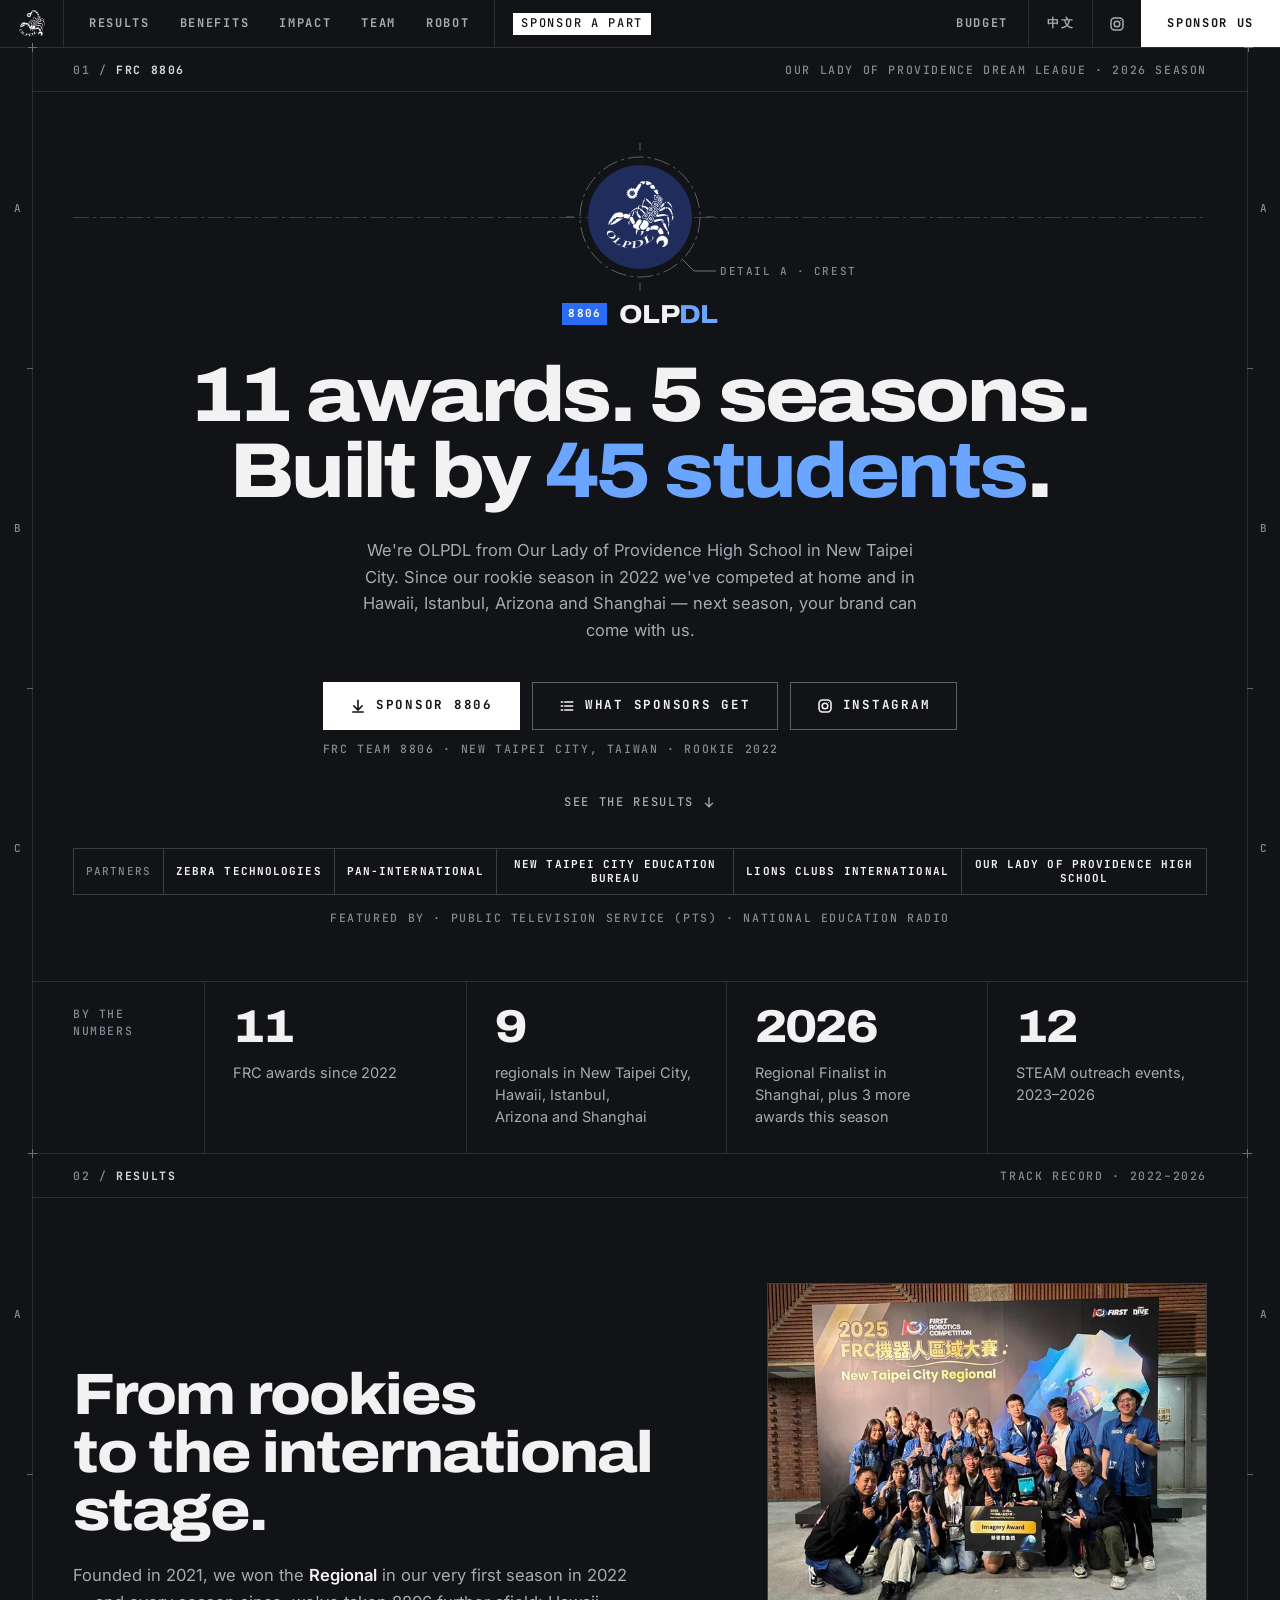
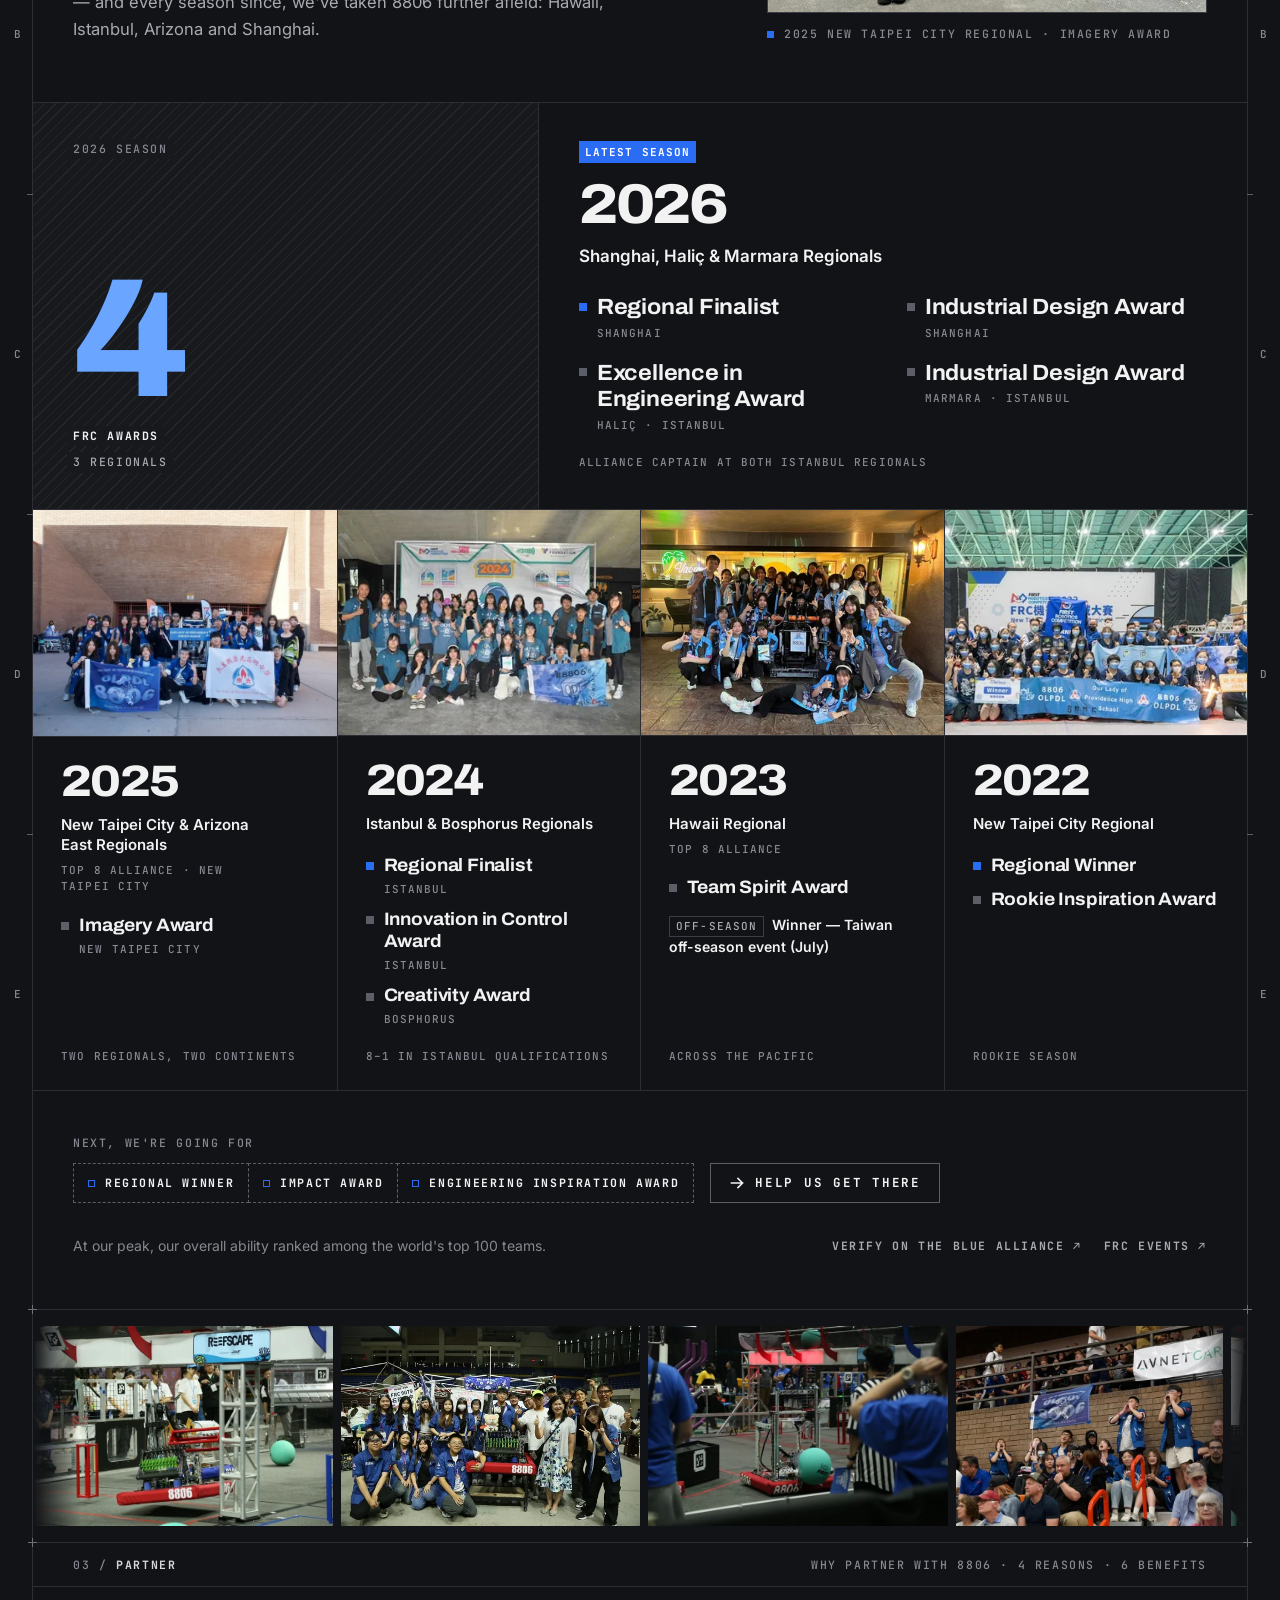
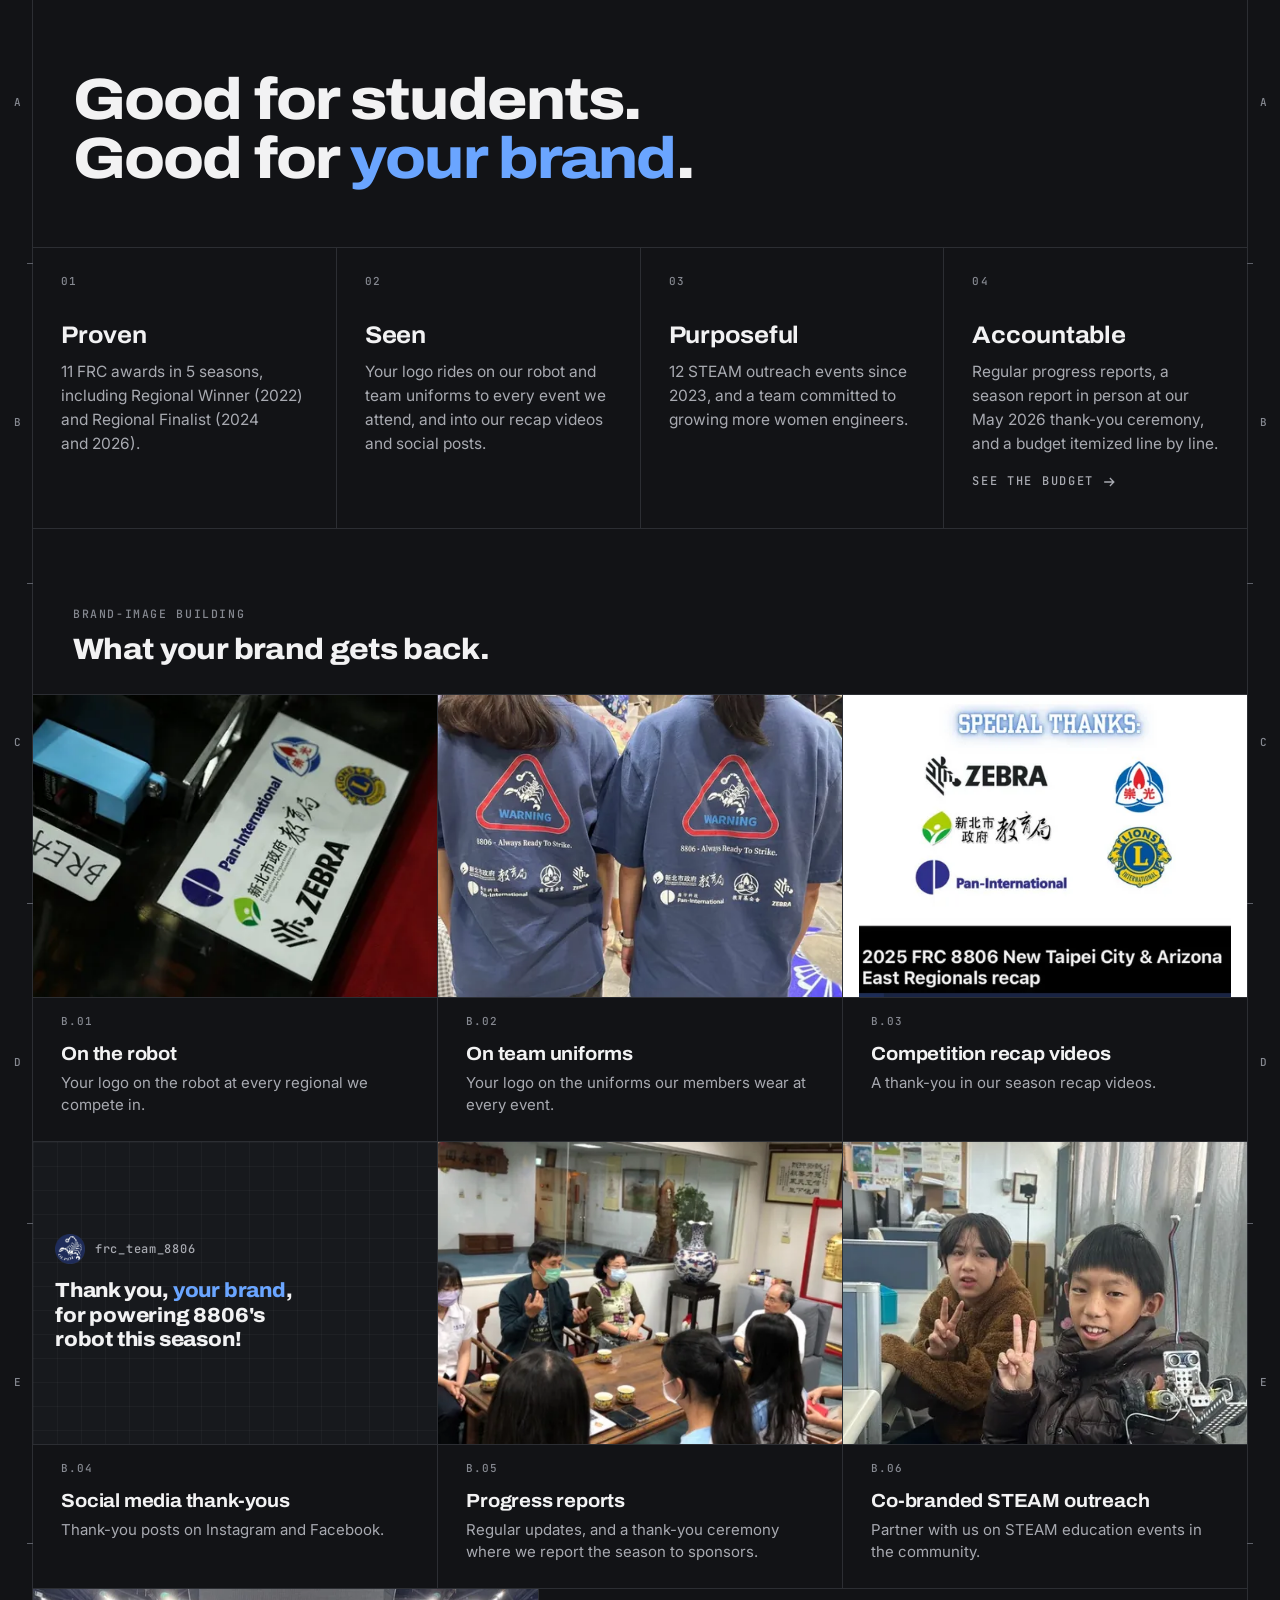
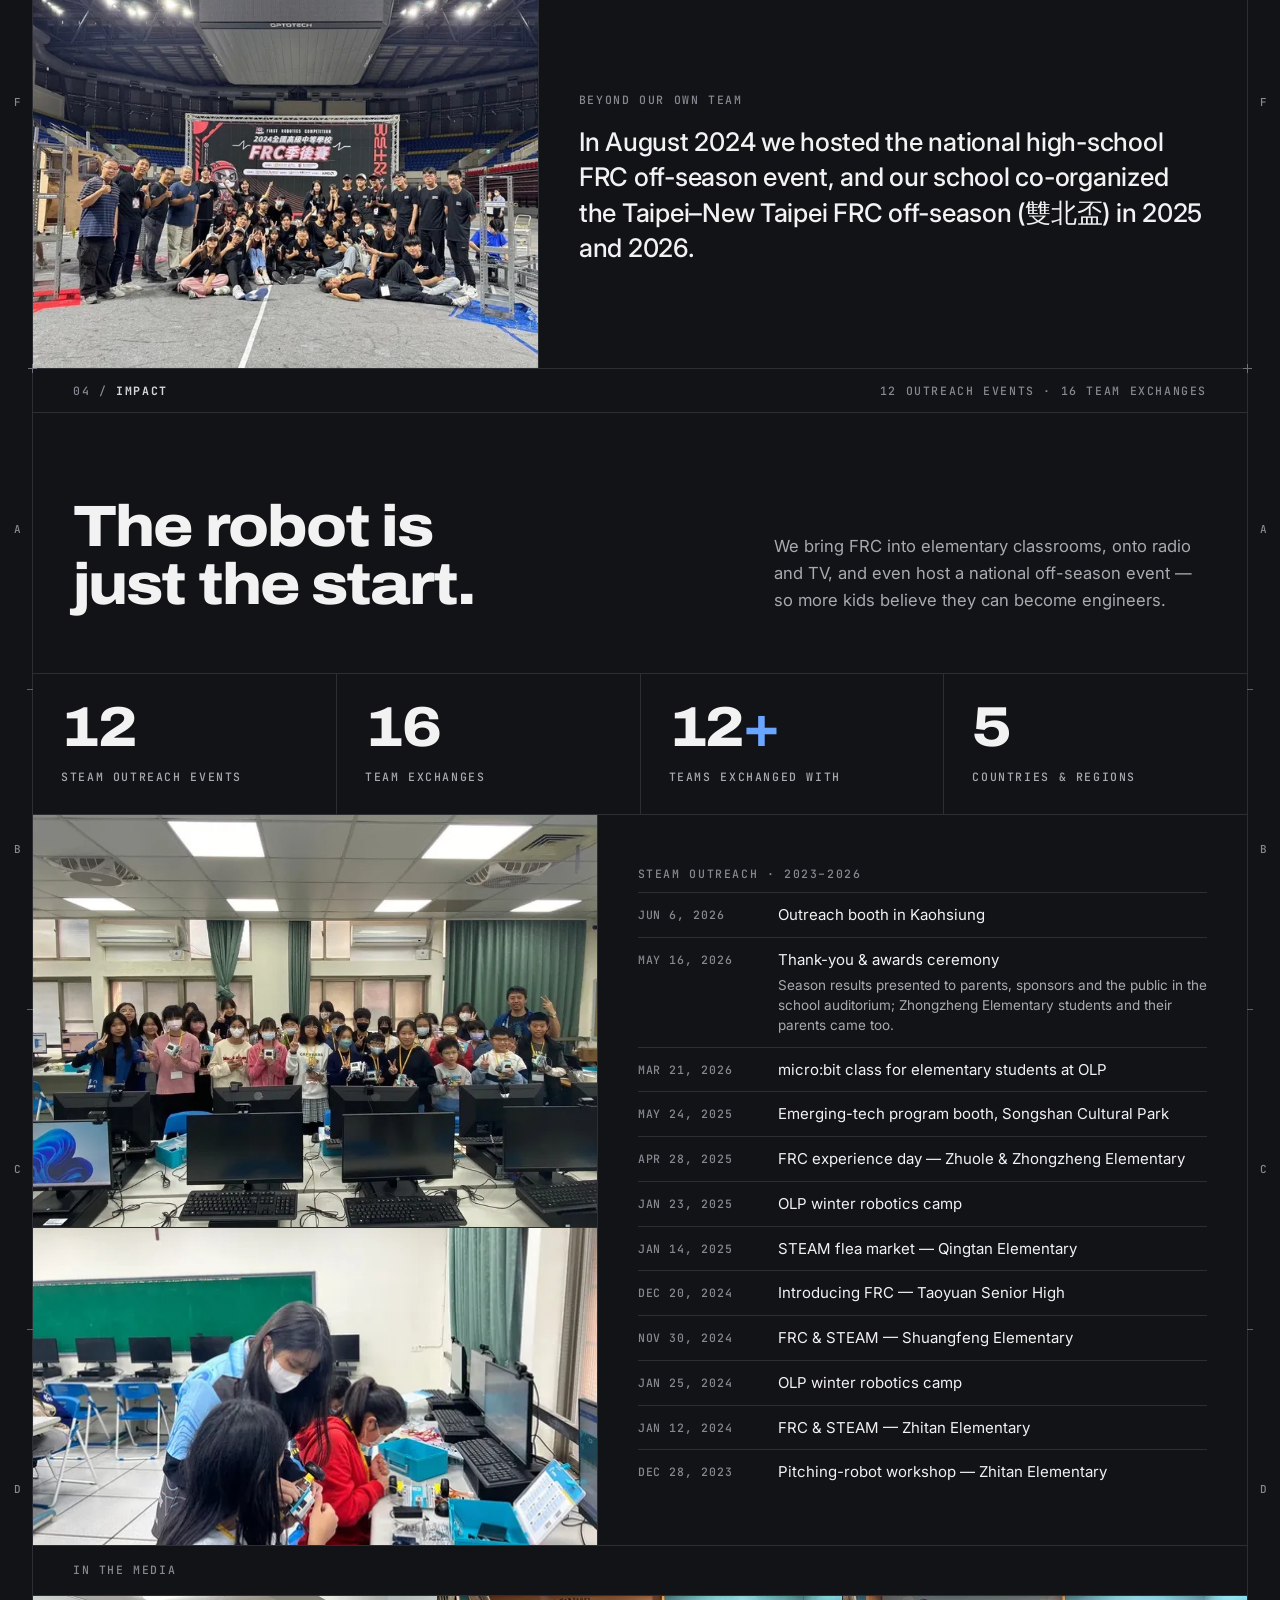
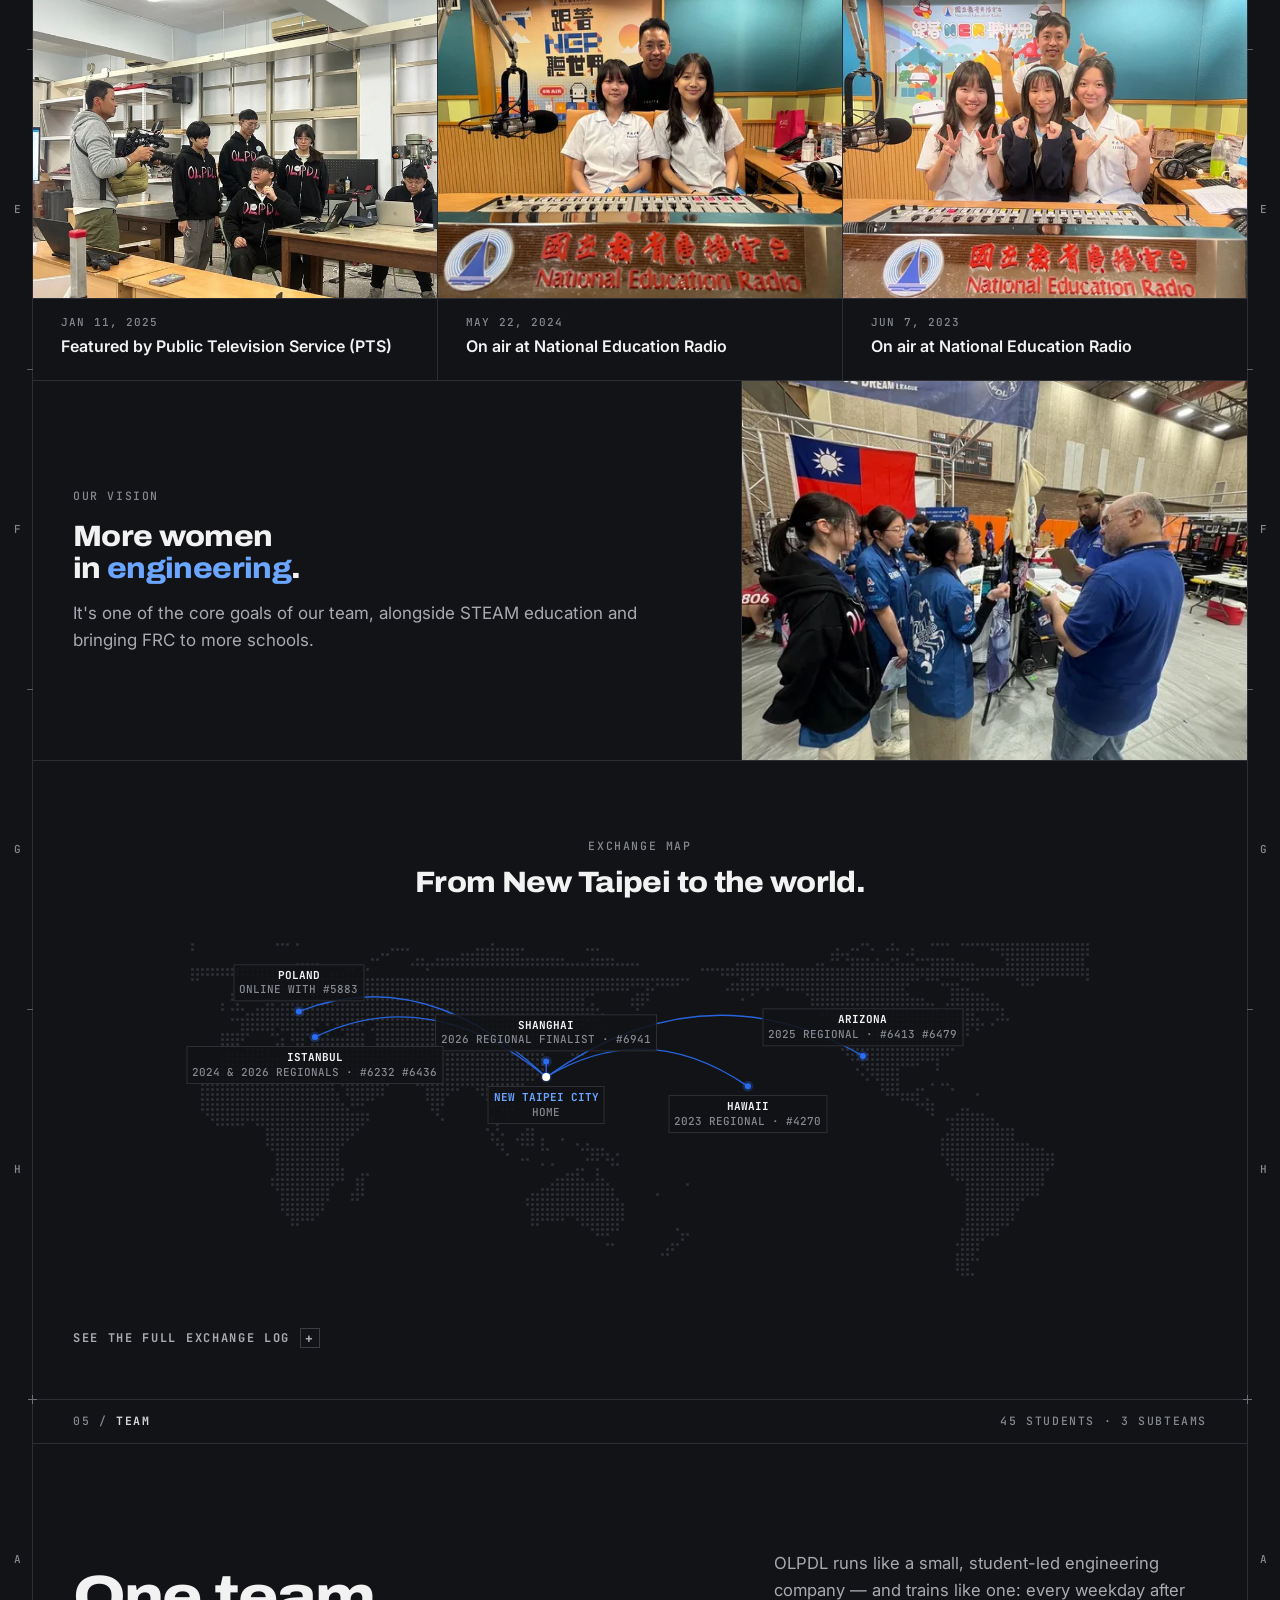
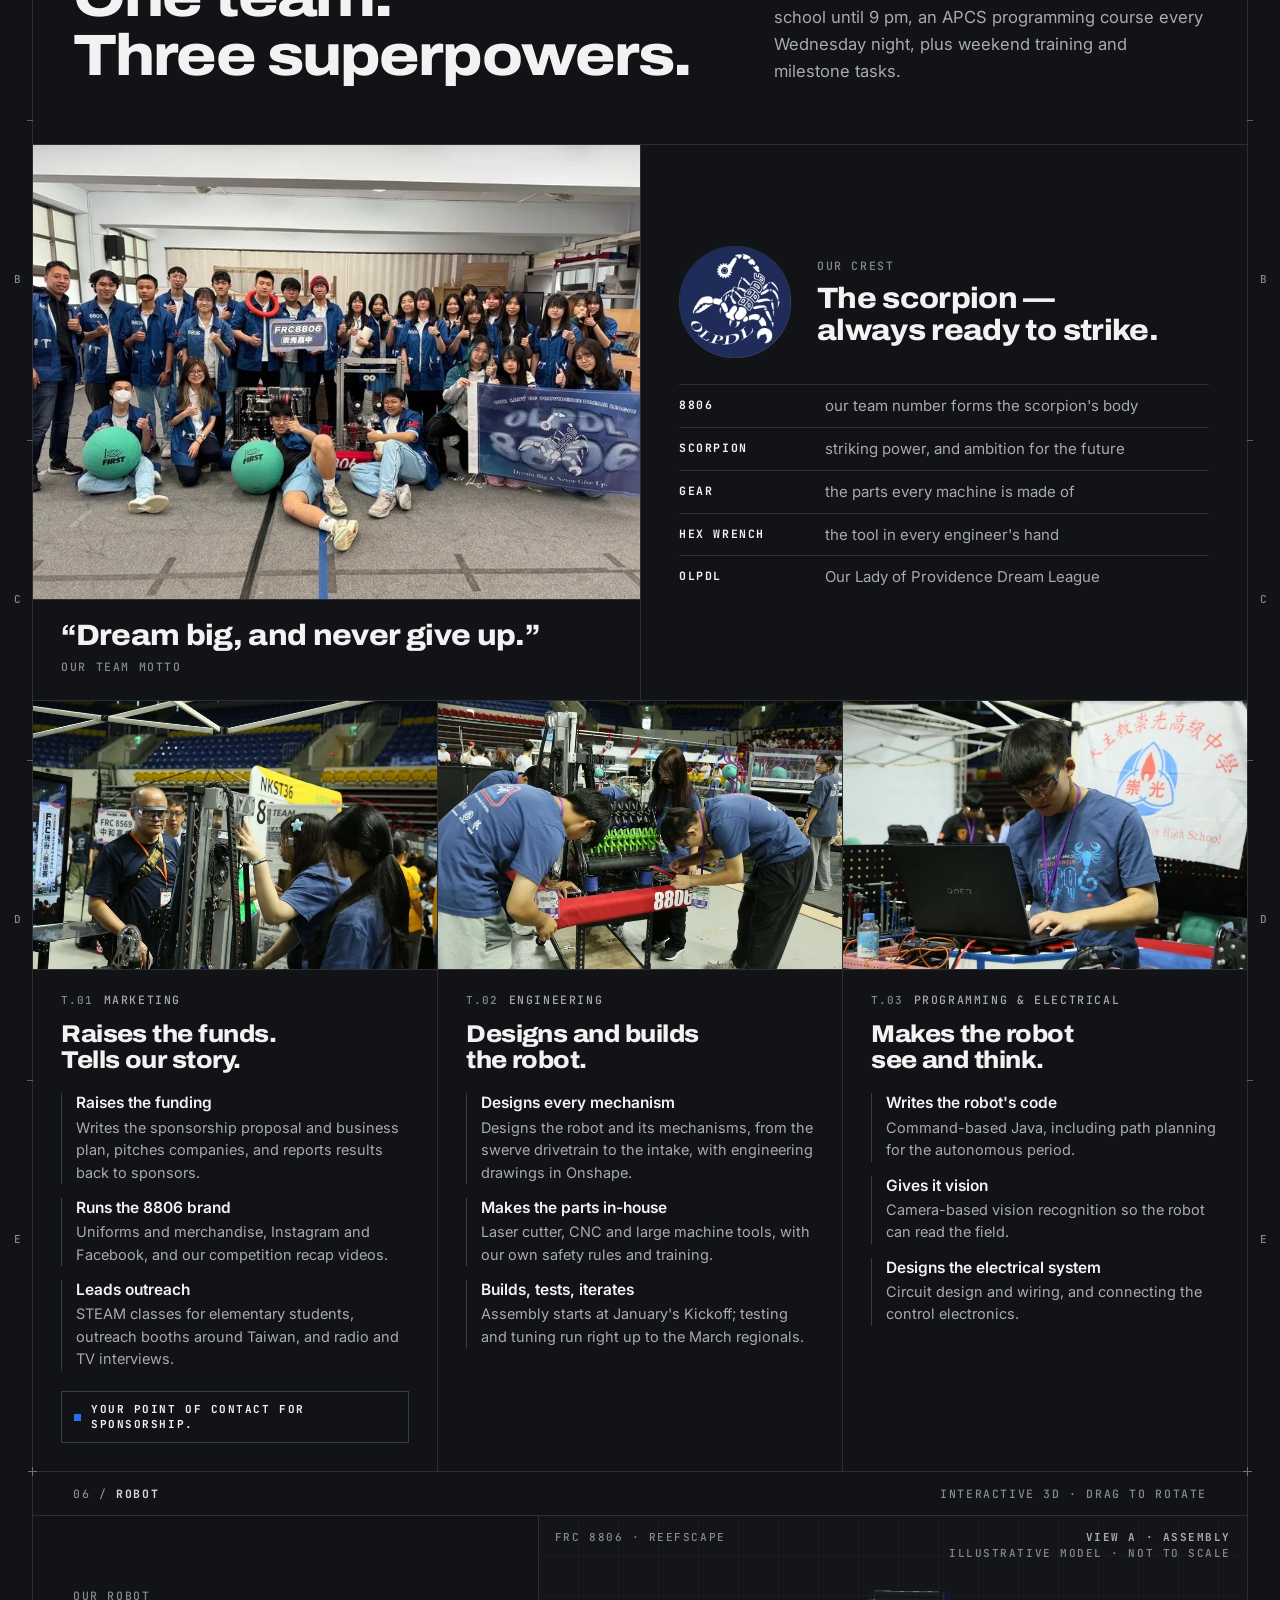
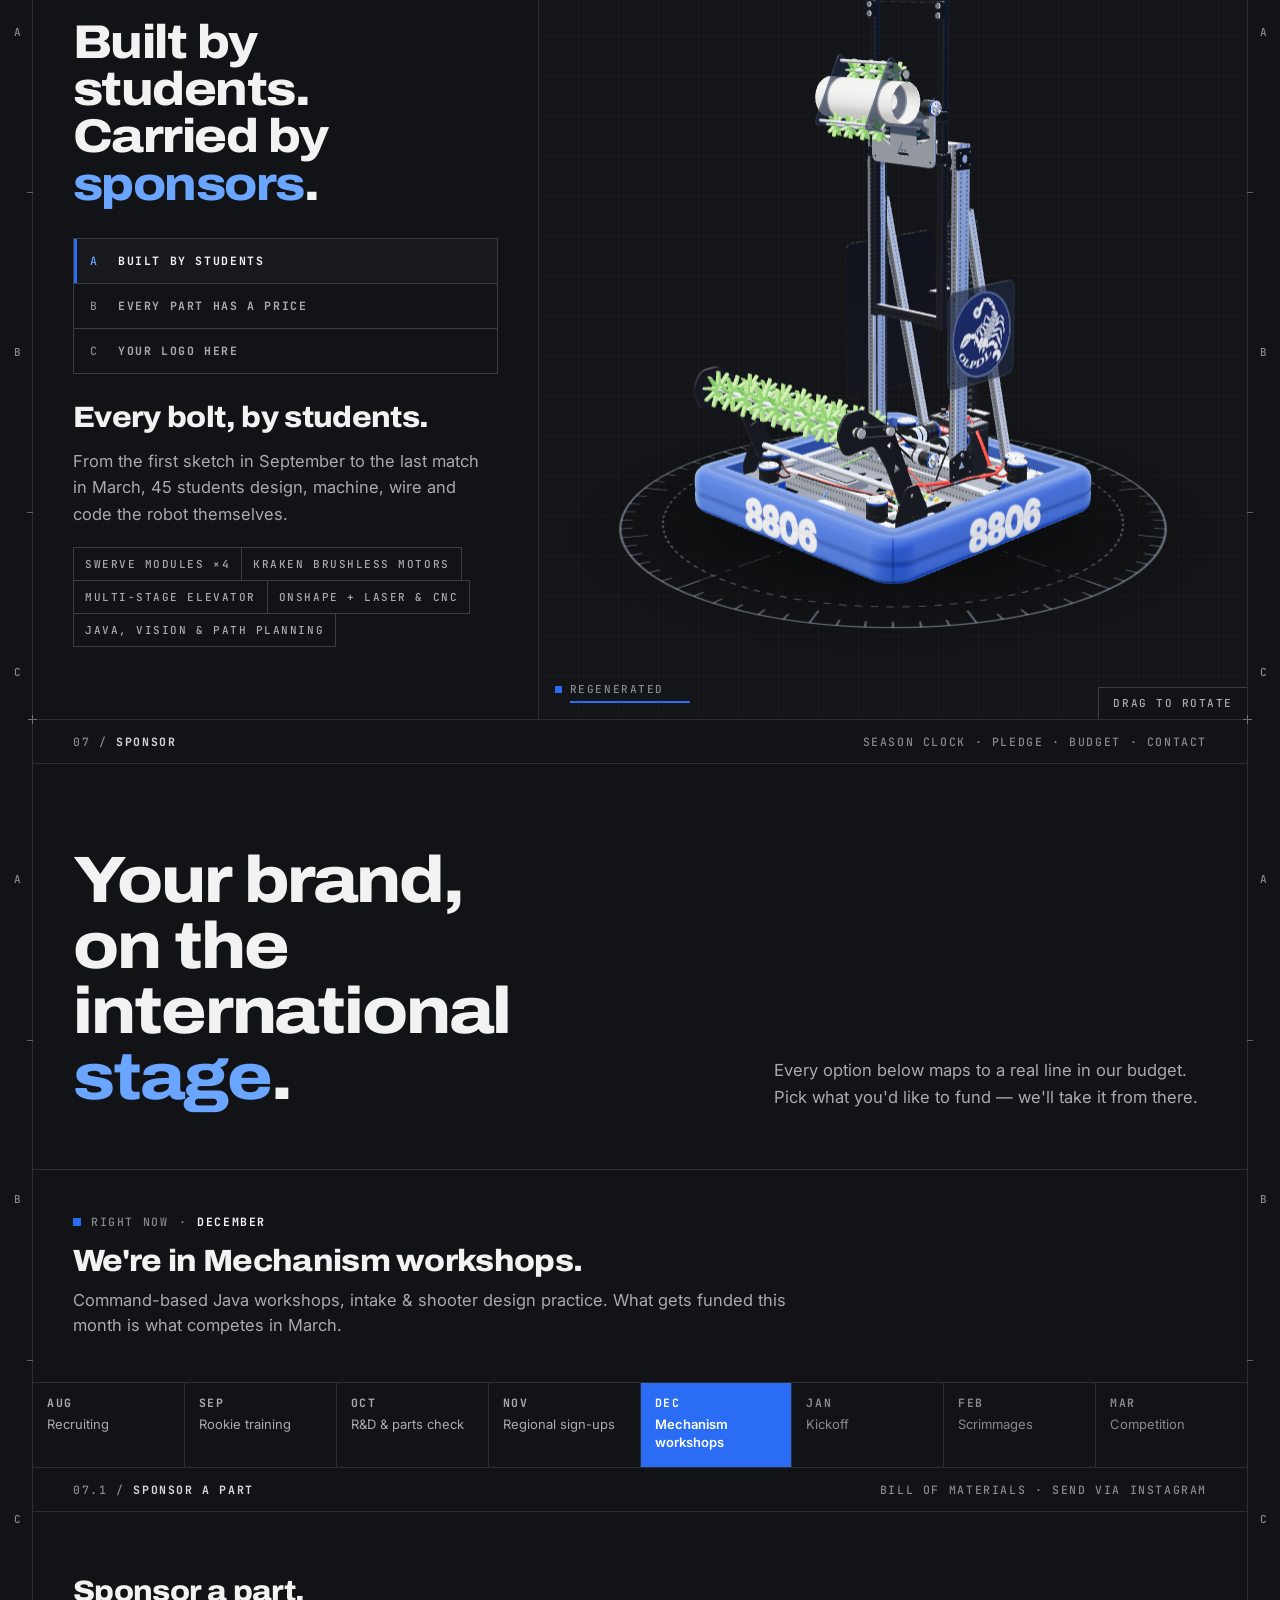
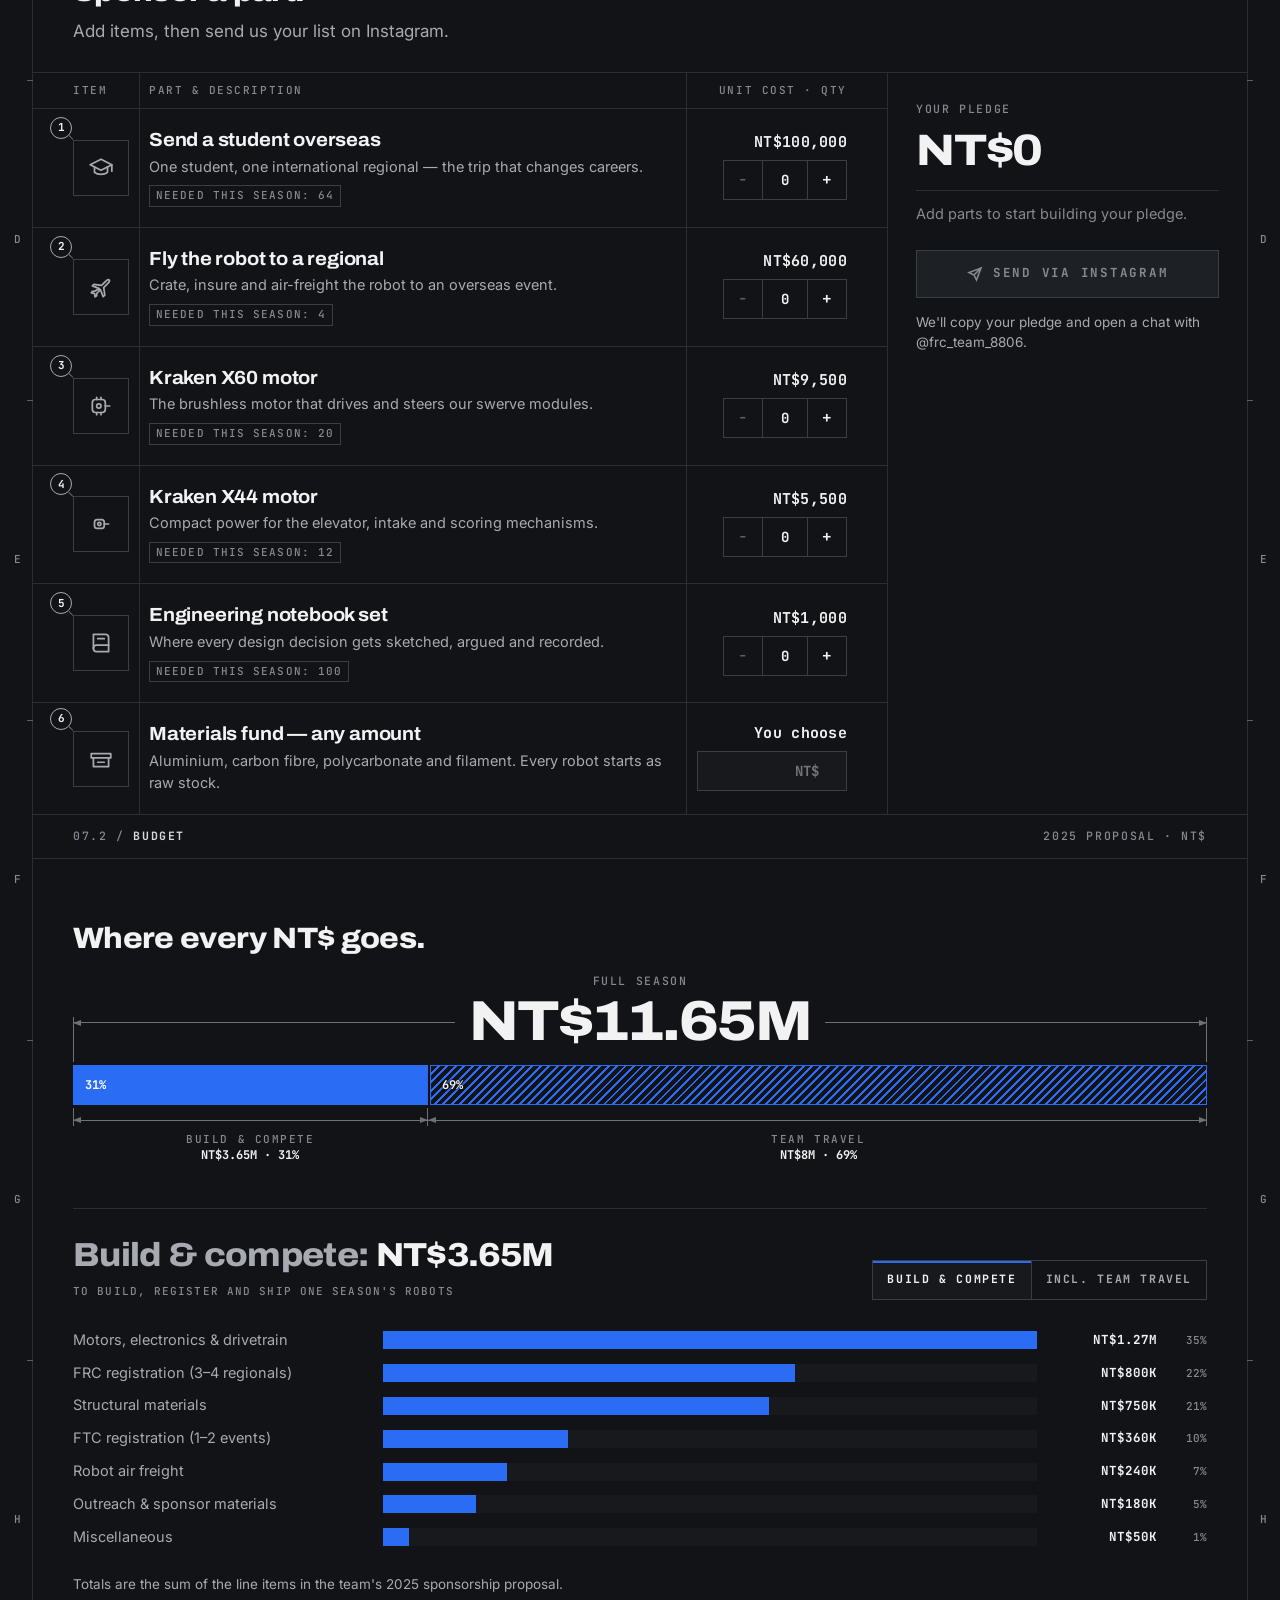
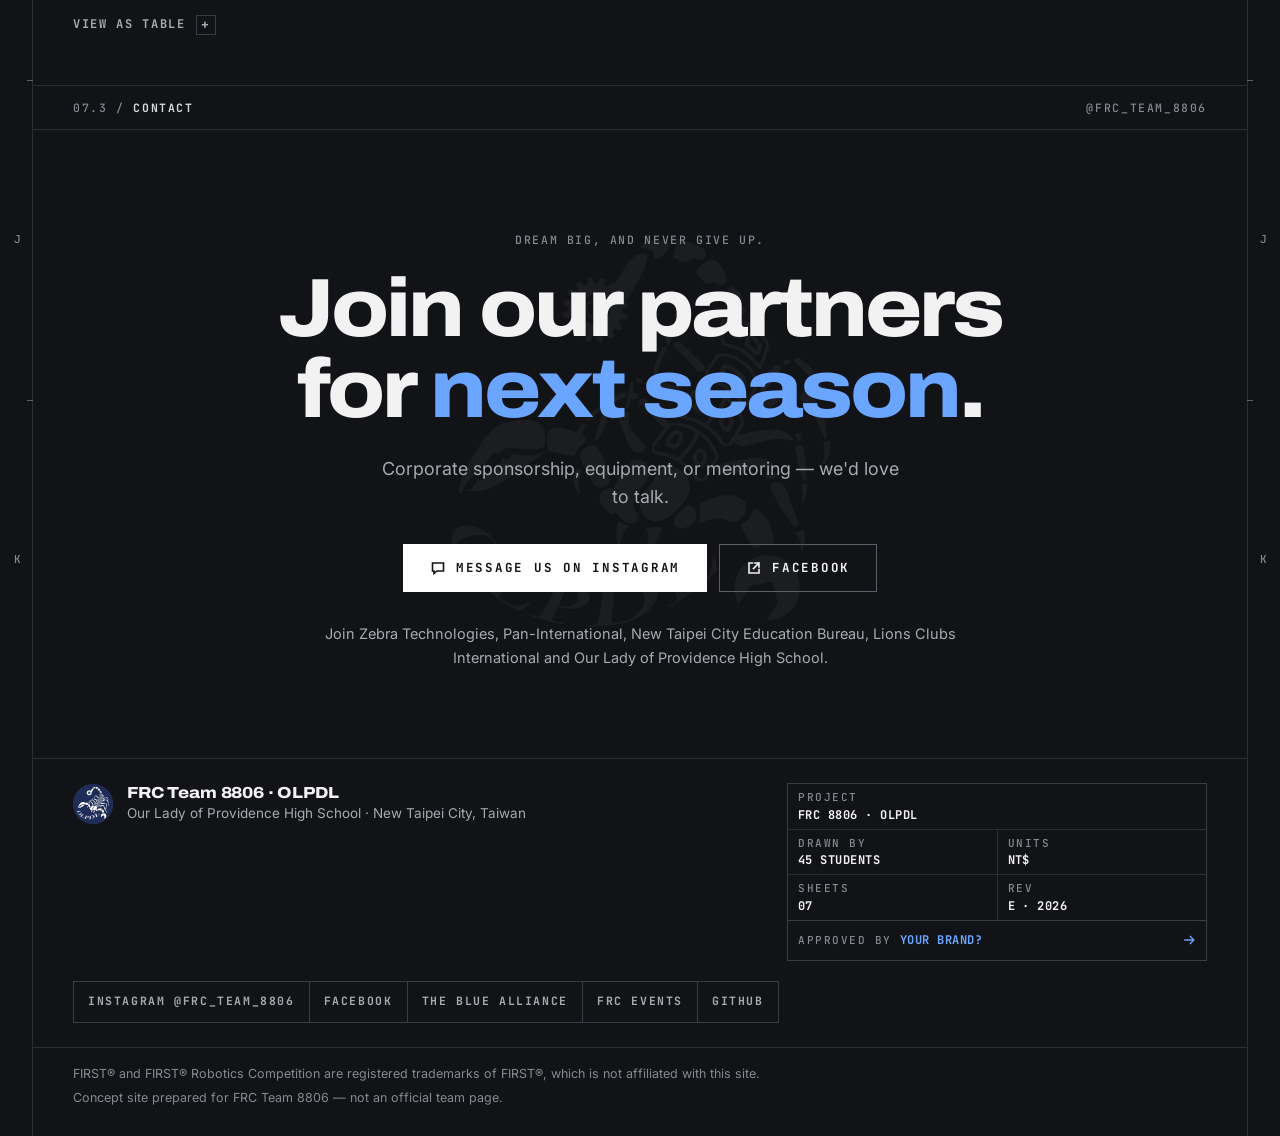
==== index.html @ 77c518b6 "Lay a CAD drawing-set language over the site The page now reads as the team's own engineering drawin" ====
<!doctype html>
<html lang="en" class="no-js">
<head>
  <meta charset="utf-8">
  <meta name="viewport" content="width=device-width, initial-scale=1, viewport-fit=cover">
  <title>FRC Team 8806 · 11 awards in 5 seasons · Partner with us</title>
  <meta name="description" content="45 students from Our Lady of Providence High School, New Taipei City. 2022 Regional Winner, 11 FRC awards, 9 regionals in New Taipei City, Hawaii, Istanbul, Arizona and Shanghai. See what sponsors get and where every NT$ goes.">
  <meta name="theme-color" content="#121316">
  <meta name="color-scheme" content="dark">
  <meta property="og:type" content="website">
  <meta property="og:title" content="FRC Team 8806 — 11 awards in 5 seasons. Partner with us.">
  <meta property="og:description" content="45 students from Our Lady of Providence High School, New Taipei City. 2022 Regional Winner, 11 FRC awards, 9 regionals in New Taipei City, Hawaii, Istanbul, Arizona and Shanghai. See what sponsors get and where every NT$ goes.">
  <meta property="og:image" content="assets/img/og-image.jpg">
  <meta name="twitter:card" content="summary_large_image">
  <link rel="icon" type="image/png" sizes="32x32" href="assets/img/favicon-32.png">
  <link rel="icon" type="image/png" sizes="64x64" href="assets/img/favicon-64.png">
  <link rel="apple-touch-icon" href="assets/img/apple-touch-icon.png">

  <link rel="preconnect" href="https://fonts.googleapis.com">
  <link rel="preconnect" href="https://fonts.gstatic.com" crossorigin>
  <!-- Web fonts never block the first paint (system fonts show first); Noto Sans TC loads only for Chinese.
       Archivo (display, variable width), Inter (body) and JetBrains Mono (labels) share one request. -->
  <link rel="stylesheet" href="https://fonts.googleapis.com/css2?family=Archivo:wdth,wght@100..125,700..900&amp;family=Inter:wght@400;500;600&amp;family=JetBrains+Mono:wght@400;500;700&amp;display=swap" media="print" onload="this.media='all'">
  <noscript><link rel="stylesheet" href="https://fonts.googleapis.com/css2?family=Archivo:wdth,wght@100..125,700..900&amp;family=Inter:wght@400;500;600&amp;family=JetBrains+Mono:wght@400;500;700&amp;display=swap"><link rel="stylesheet" href="https://fonts.googleapis.com/css2?family=Noto+Sans+TC:wght@400..900&amp;display=swap"></noscript>
  <link rel="stylesheet" href="assets/css/main.css">
  <link rel="stylesheet" href="assets/css/cad.css">

  <script>
    // Pick the language before first paint to avoid a flash of the wrong one.
    (function () {
      var d = document.documentElement, l;
      d.className = d.className.replace('no-js', 'js');
      var q = /[?&]lang=(zh|en)/i.exec(location.search);
      if (q) l = q[1].toLowerCase() === 'zh' ? 'zh-Hant' : 'en';
      if (!l) try { l = localStorage.getItem('lang'); } catch (e) {}
      if (!l) l = /^zh/i.test(navigator.language || '') ? 'zh-Hant' : 'en';
      d.setAttribute('data-lang', l);
      // Noto Sans TC, non-blocking like the other web fonts (900 is the Chinese display weight).
      window.loadCJKFont = function () {
        if (document.getElementById('font-tc')) return;
        var f = document.createElement('link');
        f.id = 'font-tc'; f.rel = 'stylesheet'; f.media = 'print';
        f.onload = function () { this.media = 'all'; };
        f.href = 'https://fonts.googleapis.com/css2?family=Noto+Sans+TC:wght@400..900&display=swap';
        document.head.appendChild(f);
      };
      if (l === 'zh-Hant') window.loadCJKFont();
    })();
  </script>
  <script type="importmap">
    { "imports": { "three": "./assets/vendor/three/three.module.min.js", "three/addons/": "./assets/vendor/three/addons/" } }
  </script>
  <script type="module" src="assets/js/main.js"></script>

  <script type="application/ld+json">
  {
    "@context": "https://schema.org",
    "@type": "SportsTeam",
    "name": "FRC Team 8806 — Our Lady of Providence Dream League",
    "alternateName": "OLPDL",
    "sport": "FIRST Robotics Competition",
    "foundingDate": "2021",
    "location": { "@type": "Place", "address": { "@type": "PostalAddress", "addressLocality": "New Taipei City", "addressCountry": "TW" } },
    "sameAs": ["https://www.instagram.com/frc_team_8806/", "https://www.thebluealliance.com/team/8806"]
  }
  </script>
</head>
<body>
  <a class="skip" href="#main" data-zh="跳至主要內容">Skip to content</a>

  <!-- ============================== NAV ============================== -->
  <header class="nav" id="nav">
    <a class="nav__brand" href="#top" aria-label="FRC 8806 home" data-zh-aria="FRC 8806 首頁">
      <img src="assets/img/mark-white.webp" width="34" height="34" alt="">
    </a>
    <nav class="nav__links" aria-label="Sections" data-zh-aria="頁面區塊">
      <a href="#results" data-zh="戰績">Results</a>
      <a href="#partner" data-zh="贊助效益">Benefits</a>
      <a href="#impact" data-zh="影響力">Impact</a>
      <a href="#team" data-zh="團隊">Team</a>
      <a href="#robot" data-zh="機器人">Robot</a>
    </nav>
    <a class="nav__tagcell" href="#pledge"><span class="nav__tag" data-zh="認養零件">Sponsor a part</span></a>
    <div class="nav__end">
      <a class="nav__text" href="#budget" data-zh="預算">Budget</a>
      <button class="nav__cell nav__menu" id="menu-toggle" type="button" aria-expanded="false" aria-controls="menu">
        <svg viewBox="0 0 16 16" aria-hidden="true"><path d="M2 4.5h12M2 8h12M2 11.5h12"/></svg>
        <span data-zh="選單">Menu</span>
      </button>
      <button class="nav__cell nav__lang" id="lang-toggle" type="button" aria-label="Switch language">中文</button>
      <a class="nav__cell nav__ig" href="https://www.instagram.com/frc_team_8806/" target="_blank" rel="noopener" aria-label="Instagram @frc_team_8806">
        <svg viewBox="0 0 16 16" aria-hidden="true"><rect x="2" y="2" width="12" height="12" rx="3.4"/><circle cx="8" cy="8" r="2.8"/><circle cx="11.6" cy="4.4" r=".5" fill="currentColor" stroke="none"/></svg>
      </a>
      <a class="nav__cta" href="#sponsor" data-zh="成為贊助夥伴">Sponsor us</a>
    </div>
  </header>

  <!-- Phone / tablet menu (the right rail does this job on wide screens) -->
  <nav class="menu" id="menu" aria-label="Sections" data-zh-aria="頁面區塊" hidden>
    <ol>
      <li><a href="#top"><span class="menu__n">01</span><span data-zh="總覽">Overview</span></a></li>
      <li><a href="#results"><span class="menu__n">02</span><span data-zh="戰績">Results</span></a></li>
      <li><a href="#partner"><span class="menu__n">03</span><span data-zh="贊助效益">Partner</span></a></li>
      <li><a href="#impact"><span class="menu__n">04</span><span data-zh="影響力">Impact</span></a></li>
      <li><a href="#team"><span class="menu__n">05</span><span data-zh="團隊">Team</span></a></li>
      <li><a href="#robot"><span class="menu__n">06</span><span data-zh="機器人">Robot</span></a></li>
      <li><a href="#sponsor"><span class="menu__n">07</span><span data-zh="支持我們">Sponsor</span></a></li>
      <li><a href="#budget"><span class="menu__n">07.2</span><span data-zh="預算">Budget</span></a></li>
    </ol>
  </nav>

  <div class="frame">
  <main id="main">

    <!-- ============================== 01. HERO: proof + the ask ============================== -->
    <section class="sec hero" id="top" aria-labelledby="hero-title">
      <div class="strip">
        <p class="strip__id"><span class="strip__n">01</span> / <b>FRC 8806</b></p>
        <p class="strip__meta" data-zh="崇光高中機器人隊 · 2026 賽季">Our Lady of Providence Dream League · 2026 season</p>
      </div>

      <div class="hero__body">
        <!-- The crest as Detail A: the ring, centre-line stubs and leader are drafting geometry (cad.css) -->
        <div class="hero__mark" data-draw>
          <svg class="hero__geo" viewBox="0 0 148 148" aria-hidden="true" focusable="false">
            <circle class="geo-sketch" cx="74" cy="74" r="60" pathLength="1"/>
            <circle class="geo-ring" cx="74" cy="74" r="60"/>
            <path class="geo-cl" d="M74 0v8M74 140v8M0 74h8M140 74h8"/>
            <path class="geo-leader" d="M116.4 116.4 128 128h22" pathLength="1"/>
          </svg>
          <div class="hero__icon"><img src="assets/img/mark-white.webp" width="512" height="512" alt="The OLPDL scorpion crest" data-zh-alt="OLPDL 蠍子隊徽"></div>
          <span class="hero__callout" aria-hidden="true"><span data-zh="詳圖 A · 隊徽">Detail A · Crest</span></span>
        </div>
        <p class="hero__brand"><span class="badge">8806</span><span class="wordmark">OLP<em>DL</em></span></p>
        <h1 class="h1 hero__title" id="hero-title">
          <span data-zh="<i class='js-n-seasons-zh'>五</i>個賽季，<i class='js-n-awards-zh'>十一</i>座獎項。"><i class="js-n-awards">11</i> awards. <i class="js-n-seasons">5</i> seasons.</span>
          <span data-zh="由&nbsp;<em class='accent nowrap'>45&nbsp;位學生</em><wbr>親手打造。">Built by <em class="accent">45 students</em>.</span>
        </h1>
        <p class="hero__sub" data-zh="我們是來自新北市天主教崇光高中的 OLPDL。自 2022 年新秀賽季起，從新北主場一路征戰<i class='js-abroad-zh'>夏威夷、伊斯坦堡、亞利桑那與上海</i> — 下一季，讓你的品牌<span class='nowrap'>與我們同行</span>。">We're OLPDL from Our Lady of Providence High School in New Taipei City. Since our rookie season in 2022 we've competed at home and in <i class="js-abroad">Hawaii, Istanbul, Arizona and Shanghai</i> — next season, your brand can come with us.</p>

        <div class="hero__actions">
          <div class="btns">
            <a class="btn btn--primary" href="#pledge">
              <svg viewBox="0 0 16 16" aria-hidden="true"><path d="M8 2.5v9M4 8l4 4 4-4M3 14h10"/></svg>
              <span data-zh="贊助 8806">Sponsor 8806</span>
            </a>
            <a class="btn btn--ghost" href="#partner">
              <svg viewBox="0 0 16 16" aria-hidden="true"><path d="M2.5 4h1M2.5 8h1M2.5 12h1M6 4h7.5M6 8h7.5M6 12h7.5"/></svg>
              <span data-zh="贊助效益">What sponsors get</span>
            </a>
            <a class="btn btn--ghost" href="https://www.instagram.com/frc_team_8806/" target="_blank" rel="noopener">
              <svg viewBox="0 0 16 16" aria-hidden="true"><rect x="2" y="2" width="12" height="12" rx="3.4"/><circle cx="8" cy="8" r="2.8"/><circle cx="11.6" cy="4.4" r=".5" fill="currentColor" stroke="none"/></svg>
              <span>Instagram</span>
            </a>
          </div>
          <p class="caption" data-zh="FRC 第 8806 隊 · 台灣新北市 · 2022 新秀">FRC Team 8806 · New Taipei City, Taiwan · Rookie 2022</p>
        </div>

        <a class="more" href="#results"><span data-zh="查看戰績">See the results</span> <svg viewBox="0 0 16 16" aria-hidden="true"><path d="M8 2.5v11M3.5 9 8 13.5 12.5 9"/></svg></a>

        <ul class="cells cells--center hero__partners" id="hero-sponsors" aria-label="Our partners include" data-zh-aria="合作夥伴包括">
          <li class="cells__label" data-zh="合作夥伴">Partners</li>
          <li>Zebra Technologies</li><li>Pan-International</li><li>New Taipei City Education Bureau</li><li>Lions Clubs International</li><li>Our Lady of Providence High School</li>
        </ul>
        <p class="caption hero__press"><span data-zh="媒體報導">Featured by</span> · <span data-zh="PTS 公共電視 · 國立教育廣播電台">Public Television Service (PTS) · National Education Radio</span></p>
      </div>

      <div class="scorebar">
        <p class="scorebar__label" data-zh="數據">By the numbers</p>
        <dl class="scoreboard">
          <div class="score">
            <dt class="score__num"><span data-count="11" id="score-awards">11</span></dt>
            <dd class="score__label" data-zh="座 FRC 獎項（2022 起）">FRC awards since 2022</dd>
          </div>
          <div class="score">
            <dt class="score__num"><span data-count="9" class="js-n-regionals" id="score-regionals">9</span></dt>
            <dd class="score__label" data-zh="場區域賽 · <i class='js-places-zh'>新北市、夏威夷、伊斯坦堡、亞利桑那與上海</i>">regionals in <i class="js-places">New Taipei City, Hawaii, Istanbul, Arizona and Shanghai</i></dd>
          </div>
          <div class="score">
            <dt class="score__num" id="score-latest-year">2026</dt>
            <dd class="score__label" id="score-latest">Regional Finalist in Shanghai, plus 3 more awards this season</dd>
          </div>
          <div class="score">
            <dt class="score__num"><span data-count="12" class="js-outreach-count">12</span></dt>
            <dd class="score__label" data-zh="場 STEAM 推廣活動（<i class='js-outreach-range'>2023–2026</i>）">STEAM outreach events, <i class="js-outreach-range">2023–2026</i></dd>
          </div>
        </dl>
      </div>
    </section>

    <!-- ============================== 02. RESULTS ============================== -->
    <section class="sec results" id="results" aria-labelledby="results-title">
      <div class="strip">
        <p class="strip__id"><span class="strip__n">02</span> / <b data-zh="戰績">Results</b></p>
        <p class="strip__meta"><span data-zh="歷年戰績">Track record</span> · <i class="js-season-range">2022–2026</i></p>
      </div>
      <div class="sec__head sec__head--media">
        <div>
          <h2 class="h2" id="results-title" data-reveal data-zh="從新秀，<br>到國際舞台。">From rookies<br>to the international stage.</h2>
          <p class="lead" data-reveal data-zh="2021 年成軍，2022 年首次參賽便奪下<strong>聯盟冠軍</strong>；此後每一季，我們把 8806 帶到更遠的地方 — <i class='js-abroad-zh'>夏威夷、伊斯坦堡、亞利桑那與上海</i>。">Founded in 2021, we won the <strong>Regional</strong> in our very first season in 2022 — and every season since, we've taken 8806 further afield: <i class="js-abroad">Hawaii, Istanbul, Arizona and Shanghai</i>.</p>
        </div>
        <figure class="photo results__photo" data-reveal>
          <img src="assets/img/award-2025.webp" width="640" height="480" loading="lazy" alt="Team 8806 with the Imagery Award at the 2025 New Taipei City Regional" data-zh-alt="第 8806 隊於 2025 新北市區域賽獲頒榮譽意象獎">
          <figcaption class="caption"><span class="sq" aria-hidden="true"></span><span data-zh="2025 新北市區域賽 · 榮譽意象獎">2025 New Taipei City Regional · Imagery Award</span></figcaption>
        </figure>
      </div>
      <div class="seasons" id="season-cards" data-reveal></div>
      <div class="pad results__end">
        <div class="goals" id="goals" data-reveal></div>
        <div class="results__foot" data-reveal>
          <p class="cite" data-zh="巔峰時期，綜合能力曾躋身世界百強。">At our peak, our overall ability ranked among the world's top 100 teams.</p>
          <p class="verify" id="verify-links"></p>
        </div>
      </div>
    </section>

    <!-- ============================== PHOTO STRIP ============================== -->
    <section class="gallery" aria-label="2025 season photos" data-zh-aria="2025 賽季照片">
      <div class="marquee" id="marquee">
        <div class="marquee__track">
          <img src="assets/img/g-match-reef.webp" alt="Robot 8806 at the REEFSCAPE reef" data-zh-alt="8806 機器人在 REEFSCAPE 珊瑚礁前" width="720" height="480" loading="lazy">
          <img src="assets/img/g-pit-team.webp" alt="Team photo in the pit" data-zh-alt="隊伍在維修區合照" width="560" height="374" loading="lazy">
          <img src="assets/img/g-match-1.webp" alt="Robot 8806 driving with an algae ball" data-zh-alt="8806 機器人帶著藻球行進" width="720" height="480" loading="lazy">
          <img src="assets/img/g-stands.webp" alt="Team 8806 cheering in the stands" data-zh-alt="第 8806 隊在看台上加油" width="720" height="540" loading="lazy">
          <img src="assets/img/g-pit-robot.webp" alt="Students tuning the robot in the pit" data-zh-alt="學生在維修區調整機器人" width="640" height="427" loading="lazy">
          <img src="assets/img/g-judges.webp" alt="Students presenting to judges" data-zh-alt="學生向評審簡報" width="640" height="480" loading="lazy">
          <img src="assets/img/g-match-2.webp" alt="Robot 8806 on the field" data-zh-alt="8806 機器人在場上" width="720" height="480" loading="lazy">
          <img src="assets/img/g-inspection.webp" alt="Robot inspection with the team" data-zh-alt="隊伍與機器人接受檢錄" width="560" height="420" loading="lazy">
          <img src="assets/img/g-team-pit.webp" alt="Team 8806 with their robot" data-zh-alt="第 8806 隊與機器人合照" width="800" height="533" loading="lazy">
        </div>
      </div>
    </section>

    <!-- ============================== 03. WHY PARTNER ============================== -->
    <section class="sec partner" id="partner" aria-labelledby="partner-title">
      <div class="strip">
        <p class="strip__id"><span class="strip__n">03</span> / <b data-zh="贊助效益">Partner</b></p>
        <p class="strip__meta" data-zh="為什麼選擇 8806 · 4 個理由 · 6 項回饋">Why partner with 8806 · 4 reasons · 6 benefits</p>
      </div>
      <div class="sec__head">
        <h2 class="h2" id="partner-title" data-reveal data-zh="成就學生，<br>也成就<em class='accent'>你的品牌</em>。">Good for students.<br>Good for <em class="accent">your brand</em>.</h2>
      </div>

      <ol class="grid grid--4 reasons" data-reveal>
        <li class="cell reason">
          <span class="cell__n">01</span>
          <b class="h4" data-zh="實績證明">Proven</b>
          <p data-zh="<i class='js-n-seasons-zh'>五</i>個賽季 <i class='js-n-awards'>11</i> 座 FRC 獎項，包含 2022 聯盟冠軍，以及 2024、2026 聯盟亞軍。"><i class="js-n-awards">11</i> FRC awards in <i class="js-n-seasons">5</i> seasons, including Regional Winner (2022) and Regional Finalist (2024 and 2026).</p>
        </li>
        <li class="cell reason">
          <span class="cell__n">02</span>
          <b class="h4" data-zh="品牌曝光">Seen</b>
          <p data-zh="你的標誌將隨機器人與隊服登上每一場賽事，並出現在賽事紀錄影片與社群貼文中。">Your logo rides on our robot and team uniforms to every event we attend, and into our recap videos and social posts.</p>
        </li>
        <li class="cell reason">
          <span class="cell__n">03</span>
          <b class="h4" data-zh="社會影響">Purposeful</b>
          <p data-zh="2023 年起舉辦 <i class='js-n-outreach'>12</i> 場 STEAM 推廣活動，並致力培育更多女性工程師。"><i class="js-n-outreach">12</i> STEAM outreach events since 2023, and a team committed to growing more women engineers.</p>
        </li>
        <li class="cell reason">
          <span class="cell__n">04</span>
          <b class="h4" data-zh="透明負責">Accountable</b>
          <p data-zh="定期回報進度，2026 年 5 月感謝會上<span class='nowrap'>當面報告整季成果</span>；預算逐項公開。">Regular progress reports, a season report in person at our May 2026 thank-you ceremony, and a budget itemized line by line.</p>
          <a class="more" href="#budget"><span data-zh="查看預算">See the budget</span> <svg viewBox="0 0 16 16" aria-hidden="true"><path d="M2.5 8h11M9 3.5 13.5 8 9 12.5"/></svg></a>
        </li>
      </ol>

      <div class="subhead" data-reveal>
        <p class="label" data-zh="品牌形象建立">Brand-image building</p>
        <h3 class="h3" data-zh="贊助夥伴的回饋。">What your brand gets back.</h3>
      </div>
      <div class="grid grid--3 benefits">
        <figure class="cell benefit" data-reveal>
          <img src="assets/img/sp-robot-logos.webp" alt="Sponsor logos printed on the robot" data-zh-alt="印在機器人上的贊助夥伴標誌" width="480" height="320" loading="lazy">
          <figcaption><span class="cell__n">B.01</span><b class="h4" data-zh="機器人曝光">On the robot</b><span data-zh="你的標誌印在機器人上，跟著我們出征每一場區域賽。">Your logo on the robot at every regional we compete in.</span></figcaption>
        </figure>
        <figure class="cell benefit" data-reveal>
          <img src="assets/img/sp-shirts.webp" alt="Sponsor logos on the back of team shirts" data-zh-alt="印在隊服背面的贊助夥伴標誌" width="480" height="360" loading="lazy">
          <figcaption><span class="cell__n">B.02</span><b class="h4" data-zh="隊服曝光">On team uniforms</b><span data-zh="你的標誌印在隊服上，伴隨隊員出席每一場活動。">Your logo on the uniforms our members wear at every event.</span></figcaption>
        </figure>
        <figure class="cell benefit" data-reveal>
          <img src="assets/img/sp-recap.webp" alt="Special thanks card in the team's competition recap video" data-zh-alt="賽事紀錄影片中的特別感謝畫面" width="480" height="389" loading="lazy">
          <figcaption><span class="cell__n">B.03</span><b class="h4" data-zh="賽事紀錄影片">Competition recap videos</b><span data-zh="在賽事紀錄影片中特別感謝。">A thank-you in our season recap videos.</span></figcaption>
        </figure>
        <figure class="cell benefit" data-reveal>
          <div class="benefit__post" aria-hidden="true">
            <div class="benefit__post-head"><img src="assets/img/logo-160.webp" alt="" width="160" height="160" loading="lazy"><b>frc_team_8806</b></div>
            <p class="benefit__post-body" data-zh="感謝 <span class='benefit__post-name'>你的品牌</span> 支持 8806 本季的機器人！">Thank you, <span class="benefit__post-name">your brand</span>, for powering 8806's robot this season!</p>
          </div>
          <figcaption><span class="cell__n">B.04</span><b class="h4" data-zh="社群感謝文">Social media thank-yous</b><span data-zh="在 Instagram 與 Facebook 發表感謝文。">Thank-you posts on Instagram and Facebook.</span></figcaption>
        </figure>
        <figure class="cell benefit" data-reveal>
          <img src="assets/img/sp-report.webp" alt="Students giving a progress report to sponsors" data-zh-alt="學生向贊助夥伴進行進度回報" width="522" height="398" loading="lazy">
          <figcaption><span class="cell__n">B.05</span><b class="h4" data-zh="進度回報">Progress reports</b><span data-zh="定期回報進度，並在感謝會上向贊助夥伴<span class='nowrap'>報告整季成果</span>。">Regular updates, and a thank-you ceremony where we report the season to sponsors.</span></figcaption>
        </figure>
        <figure class="cell benefit" data-reveal>
          <img src="assets/img/outreach-1.webp" alt="Children showing robots built at a team workshop" data-zh-alt="孩子們展示在工作坊中完成的機器人" width="450" height="800" loading="lazy">
          <figcaption><span class="cell__n">B.06</span><b class="h4" data-zh="共同舉辦教育推廣">Co-branded STEAM outreach</b><span data-zh="與我們共同舉辦 STEAM 教育推廣活動。">Partner with us on STEAM education events in the community.</span></figcaption>
        </figure>
      </div>

      <div class="split callout--partner" data-reveal>
        <img src="assets/img/media-offseason-2024.webp" alt="Team 8806 at the 2024 national FRC off-season event they hosted" data-zh-alt="第 8806 隊於自己主辦的 2024 全國 FRC 季後賽" width="640" height="480" loading="lazy">
        <div class="split__body">
          <p class="label" data-zh="不只為自己的隊伍">Beyond our own team</p>
          <p class="callout__text" data-zh="2024 年 8 月，我們舉辦了全國高級中等學校 FRC 季後賽；2025、2026 年，崇光也是雙北盃 FRC 季後賽的協辦學校。">In August 2024 we hosted the national high-school FRC off-season event, and our school co-organized the Taipei–New Taipei FRC off-season (<span lang="zh-Hant">雙北盃</span>) in 2025 and 2026.</p>
        </div>
      </div>
    </section>

    <!-- ============================== 04. IMPACT + REACH ============================== -->
    <section class="sec impact" id="impact" aria-labelledby="impact-title">
      <div class="strip">
        <p class="strip__id"><span class="strip__n">04</span> / <b data-zh="影響力">Impact</b></p>
        <p class="strip__meta" data-zh="<i class='js-n-outreach'>12</i> 場推廣活動 · <i class='js-n-exchanges'>16</i> 次跨隊交流"><i class="js-n-outreach">12</i> outreach events · <i class="js-n-exchanges">16</i> team exchanges</p>
      </div>
      <div class="sec__head">
        <h2 class="h2" id="impact-title" data-reveal data-zh="機器人之外，<br>才是重點。">The robot is<br>just the start.</h2>
        <p class="lead" data-reveal data-zh="我們把 FRC 帶進國小教室、廣播電台與電視，甚至主辦全國季後賽 — 讓更多孩子相信自己也能成為工程師。">We bring FRC into elementary classrooms, onto radio and TV, and even host a national off-season event — so more kids believe they can become engineers.</p>
      </div>

      <dl class="grid grid--4 kpis" data-reveal>
        <div class="cell"><dt><span data-count="12" class="js-outreach-count">12</span></dt><dd data-zh="場 STEAM 推廣活動">STEAM outreach events</dd></div>
        <div class="cell"><dt><span data-count="16" id="kpi-exchanges">16</span></dt><dd data-zh="次跨隊交流">team exchanges</dd></div>
        <div class="cell"><dt><span data-count="12">12</span><em>+</em></dt><dd data-zh="支海內外交流隊伍">teams exchanged with</dd></div>
        <div class="cell"><dt><span data-count="5">5</span></dt><dd data-zh="個國家與地區">countries &amp; regions</dd></div>
      </dl>

      <article class="split outreach" data-reveal>
        <div class="mosaic">
          <img src="assets/img/outreach-3.webp" alt="Elementary students holding robots they built in a workshop" data-zh-alt="國小學生拿著在工作坊中完成的機器人" width="800" height="600" loading="lazy">
          <img src="assets/img/outreach-2.webp" alt="A team member helping a student assemble a robot" data-zh-alt="隊員協助學生組裝機器人" width="560" height="420" loading="lazy">
        </div>
        <div class="split__body">
          <h3 class="label" data-zh="STEAM 推廣 · <i class='js-outreach-range'>2023–2026</i>">STEAM outreach · <i class="js-outreach-range">2023–2026</i></h3>
          <ul class="log" id="outreach-log"></ul>
        </div>
      </article>

      <div class="media" data-reveal>
        <h3 class="label media__title" data-zh="媒體報導">In the media</h3>
        <div class="grid grid--3 media-list" id="media-list"></div>
      </div>

      <div class="split vision" data-reveal>
        <img src="assets/img/g-inspection.webp" alt="Team members with the robot during inspection" data-zh-alt="隊員與機器人一同接受檢錄" width="560" height="420" loading="lazy">
        <div class="split__body">
          <p class="label" data-zh="我們的願景">Our vision</p>
          <h3 class="h3" data-zh="培育更多<br><em class='accent'>女性工程師</em>。">More women<br>in <em class="accent">engineering</em>.</h3>
          <p data-zh="這是我們最重要的願景之一，與 STEAM 教育、推廣 FRC 並列。">It's one of the core goals of our team, alongside STEAM education and bringing FRC to more schools.</p>
        </div>
      </div>

      <div class="reach">
        <div class="reach__head" data-reveal>
          <p class="label" data-zh="交流地圖">Exchange map</p>
          <h3 class="h3" data-zh="從新北，連結世界。">From New Taipei to the world.</h3>
        </div>
        <div class="map" data-reveal>
          <div class="map__inner">
            <svg class="map__svg" id="world-map" viewBox="0 0 360 140" role="img" aria-labelledby="world-map-title">
              <title id="world-map-title">Map of places Team 8806 has competed or exchanged with</title>
            </svg>
          </div>
        </div>
        <ul class="place-list" id="place-list"></ul>
        <details class="disclosure">
          <summary data-zh="查看完整交流紀錄">See the full exchange log</summary>
          <ul class="log log--cols" id="exchange-log"></ul>
        </details>
      </div>
    </section>

    <!-- ============================== 05. TEAM ============================== -->
    <section class="sec team" id="team" aria-labelledby="team-title">
      <div class="strip">
        <p class="strip__id"><span class="strip__n">05</span> / <b data-zh="團隊">Team</b></p>
        <p class="strip__meta" data-zh="45 位學生 · 3 個組別">45 students · 3 subteams</p>
      </div>
      <div class="sec__head">
        <h2 class="h2" id="team-title" data-reveal data-zh="一支隊伍，<br>三種超能力。">One team.<br>Three superpowers.</h2>
        <p class="lead" data-reveal data-zh="OLPDL 像一間由學生經營的小型工程公司，也用同樣的標準要求自己：平日放學後練到晚上九點、每週三晚上有 APCS 程式課，假日還有<span class='nowrap'>訓練與階段任務</span>。">OLPDL runs like a small, student-led engineering company — and trains like one: every weekday after school until 9 pm, an APCS programming course every Wednesday night, plus weekend training and milestone tasks.</p>
      </div>

      <div class="grid grid--2 team__top">
        <figure class="cell team__photo" data-reveal>
          <img src="assets/img/team-2025.webp" alt="Team 8806 members in blue team jackets with their robot" data-zh-alt="身穿藍色隊服的第 8806 隊隊員與機器人" width="800" height="600" loading="lazy">
          <figcaption><span class="h3" data-zh="「敢於夢想，永不放棄。」">“Dream big, and never give up.”</span><small class="label" data-zh="我們的隊訓">Our team motto</small></figcaption>
        </figure>

        <div class="cell crest" data-reveal>
          <img class="crest__logo" src="assets/img/logo-640.webp" alt="The OLPDL scorpion crest" data-zh-alt="OLPDL 蠍子隊徽" width="640" height="640" loading="lazy">
          <div>
            <p class="label" data-zh="隊徽">Our crest</p>
            <h3 class="h3" data-zh="蠍子，隨時準備出擊。">The scorpion — always ready to strike.</h3>
            <dl class="crest__list">
              <div><dt>8806</dt><dd data-zh="蠍子的身體，就是我們的隊號">our team number forms the scorpion's body</dd></div>
              <div><dt data-zh="蠍子">Scorpion</dt><dd data-zh="強大的攻擊力，<span class='nowrap'>以及對未來的企圖心</span>">striking power, and ambition for the future</dd></div>
              <div><dt data-zh="齒輪">Gear</dt><dd data-zh="構成每一台機器的零件">the parts every machine is made of</dd></div>
              <div><dt data-zh="六角扳手">Hex wrench</dt><dd data-zh="工程師手上的工具">the tool in every engineer's hand</dd></div>
              <div><dt>OLPDL</dt><dd>Our Lady of Providence Dream League</dd></div>
            </dl>
          </div>
        </div>
      </div>

      <div class="grid grid--3 subteams">
        <article class="cell subteam" data-reveal>
          <img src="assets/img/sub-marketing.webp" alt="Marketing students explaining the robot to a visitor" data-zh-alt="行銷組學生向來賓介紹機器人" width="800" height="533" loading="lazy">
          <div class="subteam__body">
            <p class="label subteam__tag"><span class="cell__n">T.01</span> <span data-zh="行銷組">Marketing</span></p>
            <h3 class="h3" data-zh="募集整季經費，<br>說好 8806 的故事。">Raises the funds.<br>Tells our story.</h3>
            <ul class="subteam__list">
              <li><b data-zh="募集整季資源">Raises the funding</b><span data-zh="撰寫贊助企劃書與商業計畫書、向企業提案，並向贊助夥伴回報成果。">Writes the sponsorship proposal and business plan, pitches companies, and reports results back to sponsors.</span></li>
              <li><b data-zh="經營 8806 品牌">Runs the 8806 brand</b><span data-zh="隊服與周邊、Instagram／Facebook 社群，以及賽事紀錄影片。">Uniforms and merchandise, Instagram and Facebook, and our competition recap videos.</span></li>
              <li><b data-zh="帶領教育推廣">Leads outreach</b><span data-zh="為國小學生開設 STEAM 課程、到各地擺攤推廣，並接受廣播與電視專訪。">STEAM classes for elementary students, outreach booths around Taiwan, and radio and TV interviews.</span></li>
            </ul>
            <p class="subteam__note" data-zh="贊助窗口：洽詢贊助請找行銷組。">Your point of contact for sponsorship.</p>
          </div>
        </article>
        <article class="cell subteam" data-reveal>
          <img src="assets/img/sub-engineering.webp" alt="Engineering students working on the robot's bumpers" data-zh-alt="工程組學生製作機器人防撞桿" width="800" height="533" loading="lazy">
          <div class="subteam__body">
            <p class="label subteam__tag"><span class="cell__n">T.02</span> <span data-zh="工程組">Engineering</span></p>
            <h3 class="h3" data-zh="從設計圖到賽場，<br>親手打造機器人。">Designs and builds<br>the robot.</h3>
            <ul class="subteam__list">
              <li><b data-zh="設計每一個機構">Designs every mechanism</b><span data-zh="負責機器人與各機構的設計，從 Swerve 底盤到 Intake 機構，並在 Onshape 完成工程圖。">Designs the robot and its mechanisms, from the swerve drivetrain to the intake, with engineering drawings in Onshape.</span></li>
              <li><b data-zh="自己加工零件">Makes the parts in-house</b><span data-zh="操作雷射切割機、CNC 與大型機具，並有自己的安全守則與教學。">Laser cutter, CNC and large machine tools, with our own safety rules and training.</span></li>
              <li><b data-zh="組裝、測試、反覆優化">Builds, tests, iterates</b><span data-zh="一月 Kickoff 後開始組裝，持續測試與調整，直到三月正式比賽。">Assembly starts at January's Kickoff; testing and tuning run right up to the March regionals.</span></li>
            </ul>
          </div>
        </article>
        <article class="cell subteam" data-reveal>
          <img src="assets/img/sub-programming.webp" alt="A programming student coding at the pit station" data-zh-alt="電控組學生在維修區撰寫程式" width="800" height="533" loading="lazy">
          <div class="subteam__body">
            <p class="label subteam__tag"><span class="cell__n">T.03</span> <span data-zh="電控組">Programming &amp; electrical</span></p>
            <h3 class="h3" data-zh="讓機器人<br>會看、會思考。">Makes the robot<br>see and think.</h3>
            <ul class="subteam__list">
              <li><b data-zh="撰寫機器人程式">Writes the robot's code</b><span data-zh="以 Java command-based 架構撰寫，包含自動階段的路徑規劃。">Command-based Java, including path planning for the autonomous period.</span></li>
              <li><b data-zh="賦予機器人視覺">Gives it vision</b><span data-zh="用鏡頭進行視覺辨識，讓機器人看懂場地。">Camera-based vision recognition so the robot can read the field.</span></li>
              <li><b data-zh="設計整套電控系統">Designs the electrical system</b><span data-zh="電路設計與佈線，以及電控元件的連結。">Circuit design and wiring, and connecting the control electronics.</span></li>
            </ul>
          </div>
        </article>
      </div>
    </section>

    <!-- ============================== 06. ROBOT SHOWCASE (the only WebGL) ============================== -->
    <section class="sec showcase" id="robot" aria-labelledby="robot-title">
      <div class="strip">
        <p class="strip__id"><span class="strip__n">06</span> / <b data-zh="機器人">Robot</b></p>
        <p class="strip__meta" data-zh="互動 3D · 拖曳旋轉">Interactive 3D · drag to rotate</p>
      </div>
      <div class="showcase__grid">
        <div class="showcase__side">
          <div class="showcase__head">
            <p class="label" data-reveal data-zh="我們的機器人">Our robot</p>
            <h2 class="h2" id="robot-title" data-reveal data-zh="學生親手打造，<br>贊助夥伴<em class='accent'>一起成就</em>。">Built by students.<br>Carried by <em class="accent">sponsors</em>.</h2>
          </div>

          <div class="cells cells--tabs" role="tablist" aria-label="Robot views" data-zh-aria="機器人視角" id="robot-tabs">
            <button role="tab" type="button" id="tab-build" aria-selected="true" aria-controls="panel-build" data-view="build"><span class="cells__n">A</span><span data-zh="學生親手打造">Built by students</span></button>
            <button role="tab" type="button" id="tab-price" aria-selected="false" aria-controls="panel-price" data-view="price" tabindex="-1"><span class="cells__n">B</span><span data-zh="每個零件都有價格">Every part has a price</span></button>
            <button role="tab" type="button" id="tab-logo" aria-selected="false" aria-controls="panel-logo" data-view="logo" tabindex="-1"><span class="cells__n">C</span><span data-zh="你的品牌在這裡">Your logo here</span></button>
          </div>

          <div class="showcase__panels">
            <div class="tabpanel is-active" role="tabpanel" id="panel-build" aria-labelledby="tab-build" data-view="build" tabindex="0">
              <h3 class="h3" data-zh="每一顆螺絲，都由學生完成。">Every bolt, by students.</h3>
              <p data-zh="從九月的第一張草圖到三月的最後一場比賽，45 位學生親手設計、加工、配線、寫程式。">From the first sketch in September to the last match in March, 45 students design, machine, wire and code the robot themselves.</p>
              <ul class="cells chips">
                <li data-zh="Swerve 模組 ×4">Swerve modules ×4</li>
                <li data-zh="Kraken 無刷馬達">Kraken brushless motors</li>
                <li data-zh="多節升降機構">Multi-stage elevator</li>
                <li data-zh="Onshape + 雷切 &amp; CNC">Onshape + laser &amp; CNC</li>
                <li data-zh="Java、視覺辨識與路徑規劃">Java, vision &amp; path planning</li>
              </ul>
            </div>
            <div class="tabpanel" role="tabpanel" id="panel-price" aria-labelledby="tab-price" data-view="price" tabindex="0">
              <h3 class="h3" data-zh="每個零件都有價格，<br>也都有使命。">Every part has a price. And a purpose.</h3>
              <p data-zh="點擊價格標籤，把零件加入你的認養清單 — 每個選項都對應真實的預算項目。">Tap a price tag to add that part to your pledge — every option maps to a real line in our budget.</p>
            </div>
            <div class="tabpanel" role="tabpanel" id="panel-logo" aria-labelledby="tab-logo" data-view="logo">
              <h3 class="h3" data-zh="你的名字，<br>放上我們的機器人。">Your name, on our robot.</h3>
              <p data-zh="贊助夥伴的標誌會出現在機器人、隊服與比賽影片中。輸入公司名稱，預覽它在贊助面板上的樣子。">Sponsor logos ride on the robot, the team uniforms and our competition videos. Type your company name to preview it on the sponsor panel.</p>
              <label class="field">
                <span class="field__label label" data-zh="你的公司名稱">Your company</span>
                <input id="namer-input" type="text" maxlength="28" autocomplete="organization" placeholder="Your company" data-zh-placeholder="你的公司名稱">
              </label>
              <a class="btn btn--ghost" href="#pledge">
                <svg viewBox="0 0 16 16" aria-hidden="true"><path d="M8 2.5v11M3.5 9 8 13.5 12.5 9"/></svg>
                <span data-zh="開始認養">Build your pledge</span>
              </a>
            </div>
          </div>
        </div>

        <div class="showcase__view" id="robot-view">
          <canvas id="robot-canvas" aria-label="Interactive 3D model of the team's robot (illustrative, not to scale). Drag to rotate." data-zh-aria="隊伍機器人的互動 3D 示意模型（未依比例），可拖曳旋轉。" role="img"></canvas>
          <img class="showcase__fallback" src="assets/img/g-match-reef.webp" alt="Team 8806's robot on the REEFSCAPE field" data-zh-alt="第 8806 隊的機器人在 REEFSCAPE 場地上" width="720" height="480" loading="lazy">
          <div class="hotspots" id="hotspots"></div>
          <!-- CAD viewport corners (cad.css): the drawing view of the current tab; the regenerate status, then
               the camera's azimuth / elevation (phones: the note). Filled in by initShowcase() in main.js. -->
          <span class="showcase__corner showcase__corner--tl" aria-hidden="true">FRC 8806 · REEFSCAPE</span>
          <p class="showcase__corner showcase__corner--tr" id="view-label" aria-hidden="true"><b></b><span data-zh="示意模型 · 未依比例">Illustrative model · not to scale</span></p>
          <p class="showcase__corner showcase__corner--bl" id="view-status" aria-hidden="true">
            <span class="vs-regen"><i class="vs-sq"></i><span class="vs-txt"></span><i class="vs-bar"></i></span>
            <span class="vs-readout"><span data-zh="方位">AZ</span> <b>---</b>° · <span data-zh="仰角">EL</span> <b>---</b>°</span>
            <span class="vs-note" data-zh="示意模型&nbsp;· 未依比例">Illustrative model&nbsp;· not&nbsp;to&nbsp;scale</span>
          </p>
          <p class="showcase__hint" aria-hidden="true" data-zh="拖曳旋轉">Drag to rotate</p>
        </div>
      </div>
    </section>

    <!-- ============================== 07. THE ASK ============================== -->
    <section class="sec sponsor" id="sponsor" aria-labelledby="sponsor-title">
      <div class="strip">
        <p class="strip__id"><span class="strip__n">07</span> / <b data-zh="支持我們">Sponsor</b></p>
        <p class="strip__meta" data-zh="賽季時程 · 認養零件 · 預算 · 聯絡">Season clock · pledge · budget · contact</p>
      </div>
      <div class="sec__head">
        <h2 class="h2 h2--xl" id="sponsor-title" data-reveal data-zh="讓你的品牌，<br>站上<em class='accent'>國際舞台</em>。">Your brand,<br>on the international <em class="accent">stage</em>.</h2>
        <p class="lead" data-reveal data-zh="以下每個選項都對應真實的預算項目。選擇你想支持的項目，其餘交給我們。">Every option below maps to a real line in our budget. Pick what you'd like to fund — we'll take it from there.</p>
      </div>

      <!-- Season clock -->
      <div class="now" id="season-now" data-reveal>
        <div class="now__top">
          <p class="now__line">
            <span class="now__pulse" aria-hidden="true"></span>
            <span class="now__label" data-zh="此刻">Right now</span>
            <span class="now__sep" aria-hidden="true">·</span>
            <b id="now-month"></b>
          </p>
          <p class="now__title" id="now-title"></p>
          <p class="now__text" id="now-text"></p>
        </div>
        <h3 class="sr-only" data-zh="賽季行事曆">Season calendar</h3>
        <ol class="months" id="months"></ol>
      </div>

      <!-- Sponsor a part -->
      <div class="pledge" id="pledge">
        <div class="strip strip--sub">
          <p class="strip__id"><span class="strip__n">07.1</span> / <b data-zh="認養零件">Sponsor a part</b></p>
          <p class="strip__meta" data-zh="物料清單 · 透過 Instagram 傳送">Bill of materials · send via Instagram</p>
        </div>
        <div class="pledge__head" data-reveal>
          <h3 class="h3" data-zh="認養一個零件。">Sponsor a part.</h3>
          <p data-zh="加入項目後，透過 Instagram 把清單傳給我們。">Add items, then send us your list on Instagram.</p>
        </div>
        <div class="pledge__grid">
          <!-- The parts list is the robot's bill of materials: item balloons (cross-referenced in the cart and
               on the 3D price tags), a column header and column rules (cad.css) -->
          <div class="bom">
            <div class="bom__head" aria-hidden="true"><span data-zh="項次">Item</span><span data-zh="品名與說明">Part &amp; description</span><span data-zh="單價 · 數量">Unit cost · qty</span></div>
            <ol class="parts" id="parts" data-draw></ol>
          </div>
          <div class="pledge__side">
          <aside class="cart" id="cart" aria-live="polite">
            <p class="cart__label label" data-zh="你的認養清單">Your pledge</p>
            <p class="cart__total" id="cart-total">NT$0</p>
            <ul class="cart__lines" id="cart-lines"></ul>
            <p class="cart__empty" id="cart-empty" data-zh="加入零件，開始打造你的認養清單。">Add parts to start building your pledge.</p>
            <div class="cart__actions">
              <button class="btn btn--primary btn--block" id="cart-send" type="button" disabled>
                <svg viewBox="0 0 16 16" aria-hidden="true"><path d="M14 2 7 9M14 2l-4.5 12L7 9 2 6.5z"/></svg>
                <span data-zh="透過 Instagram 傳送">Send via Instagram</span>
              </button>
              <a class="btn btn--ghost btn--block" id="cart-mail" href="#" hidden data-zh="以 E-mail 傳送">Send by e-mail</a>
              <button class="btn btn--text btn--block" id="cart-clear" type="button" hidden data-zh="清除">Clear</button>
            </div>
            <p class="cart__note" id="cart-note" data-zh="我們會複製你的認養清單，並開啟與 @frc_team_8806 的對話。">We'll copy your pledge and open a chat with @frc_team_8806.</p>
          </aside>
          </div>
        </div>
      </div>

      <!-- Budget -->
      <div class="budget" id="budget">
        <div class="strip strip--sub">
          <p class="strip__id"><span class="strip__n">07.2</span> / <b data-zh="預算">Budget</b></p>
          <p class="strip__meta" data-zh="2025 贊助企劃書 · 新台幣">2025 proposal · NT$</p>
        </div>
        <div class="budget__body">
          <h3 class="h3" data-zh="每一塊錢的去向。">Where every NT$ goes.</h3>
          <div class="stack" id="budget-stack" data-draw></div>
          <div class="budget__head">
            <p class="budget__total"><span class="budget__scope" id="budget-scope"></span> <span id="budget-total">NT$0</span> <small id="budget-total-label"></small></p>
            <div class="cells cells--seg" role="group" aria-label="Budget scope" data-zh-aria="預算範圍">
              <button type="button" aria-pressed="true" data-scope="build" data-zh="打造與參賽">Build &amp; compete</button>
              <button type="button" aria-pressed="false" data-scope="all" data-zh="含團隊差旅">Incl. team travel</button>
            </div>
          </div>
          <div class="bars" id="bars" data-draw></div>
          <div class="bars__tip" id="bars-tip" role="tooltip" hidden></div>
          <p class="budget__note" data-zh="總額為 2025 年贊助企劃書各項目之加總。">Totals are the sum of the line items in the team's 2025 sponsorship proposal.</p>
          <details class="disclosure">
            <summary data-zh="以表格檢視">View as table</summary>
            <table class="table" id="budget-table"></table>
          </details>
        </div>
      </div>

      <!-- Contact -->
      <div class="cta" id="contact">
        <div class="strip strip--sub">
          <p class="strip__id"><span class="strip__n">07.3</span> / <b data-zh="聯絡我們">Contact</b></p>
          <p class="strip__meta">@frc_team_8806</p>
        </div>
        <div class="cta__body">
          <img class="cta__mark" src="assets/img/mark-white.webp" alt="" width="512" height="512" loading="lazy">
          <p class="label" data-zh="敢於夢想，永不放棄。">Dream big, and never give up.</p>
          <h2 class="h1 cta__title" data-zh="成為我們<br>下一季的<em class='accent'>贊助夥伴</em>。">Join our partners<br>for <em class="accent">next season</em>.</h2>
          <p class="cta__text" data-zh="不論是企業贊助、器材捐贈或技術指導，我們都很樂意聊聊。">Corporate sponsorship, equipment, or mentoring — we'd love to talk.</p>
          <div class="btns btns--center" id="contact-buttons"></div>
          <p class="cta__sponsors" id="contact-sponsors"></p>
        </div>
      </div>
    </section>
  </main>

  <!-- ============================== FOOTER ============================== -->
  <footer class="footer">
    <div class="footer__top">
      <div class="footer__brand">
        <img src="assets/img/logo-160.webp" width="40" height="40" alt="" loading="lazy">
        <div>
          <b>FRC Team 8806 · OLPDL</b>
          <span data-zh="天主教崇光高級中學 · 新北市">Our Lady of Providence High School · New Taipei City, Taiwan</span>
        </div>
      </div>
      <!-- Drawing title block below 1440px (the right rail carries it on wide screens) -->
      <div class="tblock tblock--footer">
        <dl class="tblock__cells">
          <div class="tblock__cell tblock__cell--wide"><dt data-zh="專案">Project</dt><dd>FRC 8806 · OLPDL</dd></div>
          <div class="tblock__cell"><dt data-zh="繪圖">Drawn by</dt><dd data-zh="45 位學生">45 students</dd></div>
          <div class="tblock__cell"><dt data-zh="單位">Units</dt><dd>NT$</dd></div>
          <div class="tblock__cell"><dt data-zh="圖紙數">Sheets</dt><dd>07</dd></div>
          <div class="tblock__cell"><dt data-zh="版次">Rev</dt><dd class="js-rev">E · 2026</dd></div>
        </dl>
        <a class="tblock__approve" href="#sponsor" aria-label="Approved by: your brand? Become a sponsor" data-zh-aria="核准：你的品牌？成為贊助夥伴">
          <span class="tblock__k" data-zh="核准">Approved by</span>
          <span class="tblock__v"><span data-zh="你的品牌？">Your brand?</span><svg viewBox="0 0 16 16" aria-hidden="true"><path d="M2.5 8h11M9 3.5 13.5 8 9 12.5"/></svg></span>
        </a>
      </div>
      <ul class="cells footer__links" id="footer-links"></ul>
    </div>
    <div class="footer__legal">
      <p data-zh="FIRST® 與 FIRST® Robotics Competition 為 FIRST® 之註冊商標。本網站與 FIRST® 無隸屬關係。">FIRST® and FIRST® Robotics Competition are registered trademarks of FIRST®, which is not affiliated with this site.</p>
      <p id="concept-notice" hidden data-zh="本網站為提供給 FRC 8806 的概念設計範例，並非官方網站。">Concept site prepared for FRC Team 8806 — not an official team page.</p>
    </div>
  </footer>
  </div>

  <!-- ============================== RIGHT RAIL (wide screens) ============================== -->
  <!-- The drawing list (sheets and sub-sheets) and the title block, beside the scroll ruler -->
  <div class="rail" id="rail">
    <nav class="rail__toc dlist" aria-label="On this page" data-zh-aria="本頁導覽">
      <p class="dlist__head" aria-hidden="true"><span data-zh="圖紙目錄">Drawing list</span></p>
      <ol>
        <li><a href="#top" data-sec="top"><span class="dlist__n">01</span><span data-zh="FRC 8806">FRC 8806</span></a></li>
        <li><a href="#results" data-sec="results"><span class="dlist__n">02</span><span data-zh="戰績">Results</span></a></li>
        <li><a href="#partner" data-sec="partner"><span class="dlist__n">03</span><span data-zh="贊助效益">Partner</span></a></li>
        <li><a href="#impact" data-sec="impact"><span class="dlist__n">04</span><span data-zh="影響力">Impact</span></a></li>
        <li><a href="#team" data-sec="team"><span class="dlist__n">05</span><span data-zh="團隊">Team</span></a></li>
        <li><a href="#robot" data-sec="robot"><span class="dlist__n">06</span><span data-zh="機器人">Robot</span></a></li>
        <li><a href="#sponsor" data-sec="sponsor"><span class="dlist__n">07</span><span data-zh="支持我們">Sponsor</span></a></li>
        <li class="dlist__sub"><a href="#pledge" data-sec="pledge"><span class="dlist__n">07.1</span><span data-zh="認養零件">Sponsor a part</span></a></li>
        <li class="dlist__sub"><a href="#budget" data-sec="budget"><span class="dlist__n">07.2</span><span data-zh="預算">Budget</span></a></li>
        <li class="dlist__sub"><a href="#contact" data-sec="contact"><span class="dlist__n">07.3</span><span data-zh="聯絡我們">Contact</span></a></li>
      </ol>
      <i class="dlist__bar" aria-hidden="true"></i>
    </nav>
    <div class="tblock tblock--rail">
      <dl class="tblock__cells" aria-hidden="true">
        <div class="tblock__cell tblock__cell--wide"><dt data-zh="專案">Project</dt><dd>FRC 8806 · OLPDL</dd></div>
        <div class="tblock__cell tblock__cell--wide"><dt data-zh="繪圖">Drawn by</dt><dd data-zh="45 位學生">45 students</dd></div>
        <div class="tblock__cell"><dt data-zh="單位">Units</dt><dd>NT$</dd></div>
        <div class="tblock__cell"><dt data-zh="版次">Rev</dt><dd class="js-rev">E · 2026</dd></div>
        <div class="tblock__cell tblock__cell--wide"><dt data-zh="圖紙">Sheet</dt><dd><span id="tb-sheet">01</span> / 07</dd></div>
      </dl>
      <a class="tblock__approve" href="#sponsor" aria-label="Approved by: your brand? Become a sponsor" data-zh-aria="核准：你的品牌？成為贊助夥伴">
        <span class="tblock__k" data-zh="核准">Approved by</span>
        <span class="tblock__v"><span data-zh="你的品牌？">Your brand?</span><svg viewBox="0 0 16 16" aria-hidden="true"><path d="M2.5 8h11M9 3.5 13.5 8 9 12.5"/></svg></span>
      </a>
    </div>
    <div class="ruler" id="ruler" aria-hidden="true"><i class="ruler__marker" id="ruler-marker"></i></div>
  </div>

  <!-- ============================== MOBILE DOCK ============================== -->
  <aside class="dock is-hidden" id="dock" aria-label="Pledge shortcut" data-zh-aria="認養捷徑">
    <a class="dock__cta" id="dock-cta" href="#pledge"><span class="badge">8806</span><span class="dock__text" data-zh="贊助 8806">Sponsor 8806</span><span class="dock__go"><svg viewBox="0 0 16 16" aria-hidden="true"><path d="M2.5 8h11M9 3.5 13.5 8 9 12.5"/></svg></span></a>
    <div class="dock__cart" id="dock-cart" hidden>
      <p class="dock__sum"><span data-zh="你的認養清單">Your pledge</span> <b id="dock-total">NT$0</b></p>
      <button class="dock__send" id="dock-send" type="button" data-zh="傳送">Send</button>
    </div>
  </aside>
</body>
</html>
---- assets/css/main.css ----
/* =========================================================================
   FRC 8806 — OLPDL
   Sponsor-first page: proof → value → cause → team → robot → the ask.
   Look: a dark technical product page. One content column framed by 1px
   rules, mono labels, bordered cells, square buttons, heavy expanded
   headlines and a single blue accent.
   ========================================================================= */

:root {
  /* palette */
  --bg: #121316;          /* page */
  --bg-2: #17191d;        /* raised surface */
  --bg-3: #1d2025;        /* hover, chart tracks */
  --rule: #2c2e33;        /* hairline */
  --rule-2: #3a3d44;      /* strong rule: cell rows, inputs */
  --rule-3: #5c5f67;      /* secondary button border */
  --tick: #6e7179;        /* "+" marks where rules cross */
  --text: #f2f2f3;
  --muted: #a8aab1;
  --dim: #868991;         /* >= 4.5:1 on every surface; the non-text "+" ticks keep --tick */
  --accent: #2a6df4;      /* cobalt blue: one accent word, badge, active states, bars, award markers, focus (>= 3.5:1 on every surface) */
  --accent-text: #6aa5ff; /* the accent as text on the dark page (>= 6.5:1) */
  --accent-glow: rgba(42, 109, 244, 0.45);
  /* team-travel bars: hatched, so they differ from the solid build bars by pattern, not only by lightness */
  --hatch: repeating-linear-gradient(135deg, var(--accent) 0 2px, transparent 2px 6px);
  --on-accent: #ffffff;   /* text on a blue fill: 4.57:1 */
  --ink: #121316;         /* text on the white buttons */
  --navy: #1f2c5c;        /* team navy: only the crest disc (and the 3D scene) */

  /* type */
  --f-display: "Archivo", "Noto Sans TC", "PingFang TC", "Microsoft JhengHei", system-ui, sans-serif;
  --f-body: "Inter", -apple-system, BlinkMacSystemFont, "Segoe UI", "Noto Sans TC", "PingFang TC", "Microsoft JhengHei", system-ui, sans-serif;
  --f-mono: "JetBrains Mono", ui-monospace, SFMono-Regular, Menlo, Consolas, "Noto Sans TC", "PingFang TC", "Microsoft JhengHei", monospace;
  --ls-mono: 0.14em;      /* uppercase mono tracking (CJK gets less, below) */

  /* frame: one centred column; on wide screens the right gutter holds the rail */
  --nav-h: 48px;
  --col-max: 1280px;
  --edge: 32px;
  --L: max(var(--edge), (100vw - var(--col-max)) / 2);
  --R: var(--L);
  --pad: 40px;            /* content inset inside the column */
  --cell-pad: clamp(20px, 2.2vw, 30px);

  --ease: cubic-bezier(0.22, 1, 0.36, 1);
}
@media (min-width: 1440px) {
  :root {
    --R: max(260px, (100vw - var(--col-max)) / 2);
    --L: max(80px, 100vw - var(--col-max) - var(--R)); /* keep a real empty gutter left of the frame */
  }
}
@media (max-width: 1099px) { :root { --edge: 24px; --pad: 28px; } }
@media (max-width: 760px) { :root { --edge: 0px; --pad: 18px; --cell-pad: 18px; } }
html[data-lang="zh-Hant"] { --ls-mono: 0.06em; }

*, *::before, *::after { box-sizing: border-box; }

html { -webkit-text-size-adjust: 100%; scroll-behavior: smooth; scroll-padding-top: var(--nav-h); background: var(--bg); }
@media (prefers-reduced-motion: reduce) { html { scroll-behavior: auto; } }

body {
  margin: 0;
  font-family: var(--f-body);
  font-size: 17px;
  line-height: 1.55;
  color: var(--muted);
  background: var(--bg);
  -webkit-font-smoothing: antialiased;
  -moz-osx-font-smoothing: grayscale;
  text-rendering: optimizeLegibility;
  overflow-x: hidden;
}
html[data-lang="zh-Hant"] body { letter-spacing: 0.01em; }

img { display: block; max-width: 100%; height: auto; }
svg { display: block; }
[hidden] { display: none !important; }
a { color: inherit; text-decoration: none; }
button { font: inherit; color: inherit; }
h1, h2, h3, p, ul, ol, dl, dd, figure { margin: 0; }
ul, ol { padding: 0; list-style: none; }
strong, b { font-weight: 600; }
em { font-style: normal; }
p, dd, figcaption { text-wrap: pretty; }
i[class*="js-"] { font-style: normal; } /* counts, places and ranges filled in from data.js */
.js-places-zh, .js-abroad-zh { word-break: keep-all; } /* break only between place names, never inside one */
.nowrap { white-space: nowrap; }

:focus-visible { outline: 2px solid var(--accent); outline-offset: 2px; }

.sr-only {
  position: absolute; width: 1px; height: 1px; padding: 0; margin: -1px;
  overflow: hidden; clip: rect(0 0 0 0); white-space: nowrap; border: 0;
}
.skip {
  position: fixed; top: 0; left: 0; z-index: 100; padding: 0 18px; height: var(--nav-h);
  display: flex; align-items: center;
  background: #fff; color: var(--ink);
  font: 700 12px/1 var(--f-mono); letter-spacing: var(--ls-mono); text-transform: uppercase;
  transform: translateY(-100%);
}
.skip:focus { transform: none; }

/* ------------------------------------------------------------------ type */

.h1, .h2, .h3, .h4, .wordmark {
  font-family: var(--f-display);
  font-stretch: 112%;
  color: var(--text);
}
.h1 { font-size: clamp(40px, 6.4cqi, 82px); font-weight: 800; line-height: 0.98; letter-spacing: -0.035em; }
.h2 { font-size: clamp(32px, 4.8cqi, 62px); font-weight: 800; line-height: 1; letter-spacing: -0.032em; text-wrap: balance; }
.h2--xl { font-size: clamp(34px, 5.4cqi, 70px); }
.h3 { font-size: clamp(24px, 2.3vw, 32px); font-weight: 800; line-height: 1.08; letter-spacing: -0.022em; font-stretch: 108%; text-wrap: balance; }
.h4 { display: block; font-size: 19px; font-weight: 700; line-height: 1.2; letter-spacing: -0.01em; font-stretch: 106%; }
html[data-lang="zh-Hant"] :is(.h1, .h2, .h3) { font-weight: 900; letter-spacing: 0.02em; line-height: 1.2; }
html[data-lang="zh-Hant"] .h1 { font-size: clamp(36px, 5.6cqi, 72px); }
/* break CJK headlines only at punctuation and spaces, never inside a word like 十一 */
html[data-lang="zh-Hant"] .h1 { word-break: keep-all; overflow-wrap: anywhere; }
html[data-lang="zh-Hant"] .h2 { font-size: clamp(30px, 4.2cqi, 54px); }
html[data-lang="zh-Hant"] .h4 { letter-spacing: 0.02em; }

.accent { color: var(--accent-text); }

.lead { max-width: 560px; font-size: clamp(16.5px, 1.3vw, 18px); line-height: 1.62; color: var(--muted); }
.lead strong { color: var(--text); }

/* uppercase mono: labels, captions, strips, buttons, table numbers */
.label, .caption, .strip, .btn, .more, .cells > *, .nav__links a, .nav__text, .nav__tag, .nav__cta, .nav__lang {
  font-family: var(--f-mono);
  letter-spacing: var(--ls-mono);
  text-transform: uppercase;
}
.label { font-size: 11.5px; font-weight: 500; line-height: 1.45; color: var(--dim); }
.caption { font-size: 11.5px; font-weight: 500; line-height: 1.6; color: var(--dim); }

/* small blue square: award markers, captions */
.sq { display: inline-block; flex: none; width: 7px; height: 7px; background: var(--accent); margin-right: 10px; vertical-align: 1px; }

/* number badge + wordmark ("8806 OLPDL") */
.badge {
  display: inline-flex; align-items: center; justify-content: center;
  height: 22px; padding: 0 6px;
  background: var(--accent); color: var(--on-accent);
  font: 700 11px/1 var(--f-mono); letter-spacing: 0.1em; text-transform: uppercase;
}
.wordmark { font-size: 26px; font-weight: 800; line-height: 1; letter-spacing: -0.025em; }
.wordmark em { color: var(--accent-text); }

/* ------------------------------------------------------------------ buttons */

.btns { display: flex; flex-wrap: wrap; gap: 12px; }
.btns--center { justify-content: center; }
.btn {
  display: inline-flex; align-items: center; justify-content: center; gap: 10px;
  height: 48px; padding: 0 26px;
  border: 1px solid transparent; border-radius: 0; background: transparent;
  font-size: 12.5px; font-weight: 700; line-height: 1;
  color: var(--text); cursor: pointer; white-space: nowrap;
  transition: background-color .2s, color .2s, border-color .2s;
}
.btn svg { width: 16px; height: 16px; flex: none; fill: none; stroke: currentColor; stroke-width: 1.6; stroke-linecap: square; stroke-linejoin: miter; }
.btn--primary { background: #fff; color: var(--ink); }
.btn--primary:hover { background: var(--accent); color: var(--on-accent); }
.btn--primary:disabled { background: var(--bg-3); color: var(--dim); border-color: var(--rule-2); cursor: not-allowed; }
.btn--ghost { border-color: var(--rule-3); }
.btn--ghost:hover { border-color: #fff; }
.btn--text { height: 40px; color: var(--muted); }
.btn--text:hover { color: var(--text); }
.btn--block { width: 100%; }

/* mono text link with an arrow ("SEE THE RESULTS ↓") */
.more {
  display: inline-flex; align-items: center; gap: 8px; min-height: 40px;
  font-size: 12px; font-weight: 500; color: var(--muted);
  transition: color .2s;
}
.more svg { width: 14px; height: 14px; fill: none; stroke: currentColor; stroke-width: 1.5; }
.more:hover { color: var(--text); }

/* Cell row: bordered cells sharing their borders (the first can be a muted label). Wraps cleanly. */
.cells { display: flex; flex-wrap: wrap; padding: 0 1px 1px 0; }
.cells > * {
  display: flex; align-items: center; gap: 10px;
  min-height: 40px; padding: 8px 14px; margin: 0 -1px -1px 0;
  border: 1px solid var(--rule-2); border-radius: 0; background: transparent;
  font-size: 11.5px; font-weight: 700; line-height: 1.3; color: var(--text);
}
.cells > .cells__label { color: var(--dim); font-weight: 500; }
.cells--center { justify-content: center; }
.cells button { cursor: pointer; transition: background-color .2s, color .2s; text-align: left; }
.cells button:hover { background: var(--bg-3); }
.cells button:is([aria-selected="true"], [aria-pressed="true"]) { background: var(--bg-2); color: var(--text); box-shadow: inset 0 2px 0 var(--accent); }
.cells button:is([aria-selected="false"], [aria-pressed="false"]) { color: var(--muted); }
.cells__n { color: var(--dim); font-weight: 500; }
button[aria-selected="true"] .cells__n { color: var(--accent-text); }

/* ------------------------------------------------------------------ nav */

.nav {
  position: fixed; inset: 0 0 auto 0; z-index: 50;
  height: var(--nav-h);
  display: flex; align-items: stretch;
  background: var(--bg);
  border-bottom: 1px solid var(--rule);
}
/* "+" ticks where the column rules meet the nav rule */
.nav::before, .nav::after {
  content: ""; position: absolute; z-index: -1; bottom: -5px; width: 9px; height: 9px; pointer-events: none; /* under the white CTA block */
  background: linear-gradient(var(--tick), var(--tick)) center / 1px 100% no-repeat,
              linear-gradient(var(--tick), var(--tick)) center / 100% 1px no-repeat;
}
.nav::before { left: calc(var(--L) - 4px); }
.nav::after { right: calc(var(--R) - 5px); }
@media (max-width: 760px) { .nav::before, .nav::after { display: none; } }

.nav__brand { flex: none; width: 64px; display: grid; place-items: center; border-right: 1px solid var(--rule); }
.nav__brand img { width: 32px; height: 32px; }
.nav__links { display: flex; align-items: stretch; padding: 0 10px; }
.nav__links a, .nav__text {
  display: flex; align-items: center; padding: 0 15px;
  font-size: 12px; font-weight: 700; color: var(--muted);
  transition: color .2s;
}
.nav__links a:hover, .nav__text:hover, .nav__links a[aria-current="true"] { color: var(--text); }
.nav__tagcell { display: flex; align-items: center; padding: 0 18px; border-left: 1px solid var(--rule); }
.nav__tag {
  display: inline-flex; align-items: center; height: 22px; padding: 0 8px;
  background: #fff; color: var(--ink);
  font-size: 12px; font-weight: 500;
  transition: background-color .2s;
}
.nav__tagcell:hover .nav__tag { background: var(--accent); color: var(--on-accent); }
.nav__end { margin-left: auto; display: flex; align-items: stretch; }
.nav__text { padding: 0 20px; }
.nav__cell {
  display: flex; align-items: center; justify-content: center; gap: 10px;
  min-width: 48px; padding: 0 16px;
  border: 0; border-left: 1px solid var(--rule); background: transparent;
  color: var(--muted); cursor: pointer;
  transition: color .2s, background-color .2s;
}
.nav__cell:hover { color: var(--text); background: var(--bg-2); }
.nav__cell svg { width: 16px; height: 16px; fill: none; stroke: currentColor; stroke-width: 1.5; }
.nav__lang { min-width: 64px; font-size: 12px; font-weight: 700; }
.nav__menu { display: none; font: 700 12px/1 var(--f-mono); letter-spacing: var(--ls-mono); text-transform: uppercase; }
.nav__menu[aria-expanded="true"] { color: var(--text); background: var(--bg-2); }
.nav__cta {
  display: flex; align-items: center; padding: 0 26px;
  background: #fff; color: var(--ink);
  font-size: 12px; font-weight: 700; white-space: nowrap;
  transition: background-color .2s;
}
.nav__cta:hover { background: var(--accent); color: var(--on-accent); }

@media (max-width: 1180px) {
  .nav__links, .nav__text { display: none; }
  .nav__tagcell { border-left: 0; } /* the brand cell's rule is right beside it */
  .js .nav__menu { display: flex; }
}
@media (max-width: 760px) {
  .nav__brand { width: 52px; }
  .nav__brand img { width: 28px; height: 28px; }
  .nav__tagcell, .nav__ig { display: none; }
  .nav__menu span { position: absolute; width: 1px; height: 1px; overflow: hidden; clip: rect(0 0 0 0); }
  .nav__menu { padding: 0 16px; }
  .nav__lang { min-width: 56px; }
  .nav__cta { padding: 0 18px; }
}

/* Phone / tablet section menu */
.menu {
  position: fixed; top: var(--nav-h); left: 0; right: 0; z-index: 49;
  max-height: calc(100vh - var(--nav-h)); overflow-y: auto;
  background: var(--bg); border-bottom: 1px solid var(--rule-2);
}
.menu a {
  display: flex; align-items: center; gap: 16px; min-height: 54px; padding: 0 var(--pad);
  border-top: 1px solid var(--rule);
  font: 800 19px/1.1 var(--f-display); font-stretch: 125%; text-transform: uppercase; color: var(--muted);
}
.menu li:first-child a { border-top: 0; }
.menu a:hover, .menu a[aria-current="true"] { color: var(--text); }
.menu__n { width: 44px; font: 500 11px/1 var(--f-mono); letter-spacing: 0.1em; color: var(--dim); }
html[data-lang="zh-Hant"] .menu a { font-weight: 900; letter-spacing: 0.08em; }
@media (min-width: 1181px) { .menu { display: none !important; } }

/* ------------------------------------------------------------------ frame + sections */

.frame {
  position: relative;
  container-type: inline-size; /* headline sizes use cqi: they follow the column, which the rail narrows */
  margin: 0 var(--R) 0 var(--L);
  padding-top: var(--nav-h);
  border-left: 1px solid var(--rule); border-right: 1px solid var(--rule);
  min-height: 100vh;
}
@media (max-width: 760px) { .frame { border-left: 0; border-right: 0; } }

.sec { position: relative; border-top: 1px solid var(--rule); }
.sec:first-child { border-top: 0; }
/* every block in a section is separated from the one above by a full-width rule */
.sec > * + * { border-top: 1px solid var(--rule); }
.sec > .strip + * { border-top: 0; }
/* "+" ticks where a section rule meets the column rules */
.sec::before, .sec::after, .gallery::before, .gallery::after {
  content: ""; position: absolute; top: -5px; z-index: 2; width: 9px; height: 9px; pointer-events: none;
  background: linear-gradient(var(--tick), var(--tick)) center / 1px 100% no-repeat,
              linear-gradient(var(--tick), var(--tick)) center / 100% 1px no-repeat;
}
.sec::before, .gallery::before { left: -5px; }
.sec::after, .gallery::after { right: -5px; }
.sec:first-child::before, .sec:first-child::after { display: none; }
@media (max-width: 760px) { .sec::before, .sec::after, .gallery::before, .gallery::after { display: none; } }

/* Section header strip: "02 / RESULTS" ... meta */
.strip {
  display: flex; align-items: center; justify-content: space-between; gap: 24px;
  min-height: 44px; padding: 10px var(--pad);
  border-bottom: 1px solid var(--rule);
  font-size: 11.5px; font-weight: 500; line-height: 1.35; color: var(--dim);
}
.strip p { min-width: 0; }
.strip__id { flex: none; }
.strip__id b { color: #d6d7da; font-weight: 700; }
.strip__meta { text-align: right; white-space: nowrap; overflow: hidden; text-overflow: ellipsis; }
@media (max-width: 640px) {
  .strip { gap: 16px; }
  .strip__meta { font-size: 11px; white-space: normal; text-overflow: clip; }
}

.sec__head {
  display: grid; grid-template-columns: minmax(0, 3fr) minmax(0, 2fr);
  gap: 22px clamp(32px, 4vw, 64px); align-items: end;
  padding: clamp(52px, 6.6vw, 96px) var(--pad) clamp(40px, 4.6vw, 64px);
}
.sec__head > :only-child { grid-column: 1 / -1; }
.sec__head .h2 + .lead { margin-top: 22px; }
@media (max-width: 900px) {
  .sec__head { grid-template-columns: minmax(0, 1fr); }
}

.pad { padding: clamp(28px, 3.4vw, 44px) var(--pad); }

/* Bordered grid: 1px gaps over a rule-coloured background draw every shared border. */
.grid { display: grid; gap: 1px; background: var(--rule); }
.grid > * { background: var(--bg); min-width: 0; }
.grid--2 { grid-template-columns: repeat(2, minmax(0, 1fr)); }
.grid--3 { grid-template-columns: repeat(3, minmax(0, 1fr)); }
.grid--4 { grid-template-columns: repeat(4, minmax(0, 1fr)); }
.cell { padding: var(--cell-pad); }
.cell__n { display: block; font: 500 11px/1 var(--f-mono); letter-spacing: 0.1em; color: var(--dim); }

/* Two-up row: photo | text */
.split { display: grid; grid-template-columns: minmax(0, 5fr) minmax(0, 7fr); }
.split > img, .split > .mosaic { width: 100%; height: 100%; object-fit: cover; aspect-ratio: 4 / 3; border-right: 1px solid var(--rule); }
.split__body { padding: clamp(28px, 4vw, 56px) var(--pad); display: flex; flex-direction: column; justify-content: center; gap: 16px; min-width: 0; }
.split__body > p:not(.label) { font-size: 17px; }
@media (max-width: 760px) {
  .split { grid-template-columns: minmax(0, 1fr); }
  .split > img, .split > .mosaic { border-right: 0; border-bottom: 1px solid var(--rule); height: auto; }
  .split > img { max-width: 728px; margin-inline: auto; } /* small originals: never much above native size */
}

.photo img { width: 100%; aspect-ratio: 4 / 3; object-fit: cover; border: 1px solid var(--rule-2); }
.photo figcaption { margin-top: 12px; display: flex; align-items: baseline; }

[data-reveal] { transition: opacity .9s var(--ease), transform .9s var(--ease); }
.js [data-reveal]:not(.is-in) { opacity: 0; transform: translateY(16px); }
@media (prefers-reduced-motion: reduce) {
  [data-reveal] { transition: none; }
  .js [data-reveal]:not(.is-in) { opacity: 1; transform: none; }
}

/* ------------------------------------------------------------------ 01. hero */

.hero__body {
  display: flex; flex-direction: column; align-items: center; text-align: center;
  /* top: the old clamp(48px, 8.5vh, 84px) less the 24px the crest box gained, and 2px more, so the
     headline sits at or above where it was at every viewport height */
  padding: clamp(24px, 8.5vh - 26px, 60px) var(--pad) clamp(40px, 6vh, 64px);
}
/* The crest as "Detail A": a navy disc inside a drafting ring with centre-line stubs and a leader
   to its callout (the geometry is in cad.css). */
.hero__mark { position: relative; width: 148px; height: 148px; display: grid; place-items: center; margin-bottom: 10px; }
.hero__icon {
  position: relative; z-index: 1; width: 104px; height: 104px; border-radius: 50%;
  display: grid; place-items: center;
  background: var(--navy);
}
.hero__icon img { width: 80%; height: auto; }
.hero__brand { display: flex; align-items: center; gap: 12px; margin-bottom: 30px; }
.hero__title span { display: block; }
.hero__sub { max-width: 570px; margin-top: 28px; font-size: clamp(16.5px, 1.25vw, 18.5px); line-height: 1.62; }
.hero__actions { margin-top: 38px; display: flex; flex-direction: column; align-items: flex-start; gap: 10px; text-align: left; }
.hero__body > .more { margin-top: 24px; }
.hero__partners { margin-top: 26px; }
.hero__partners > * { padding: 8px 12px; font-size: 11px; letter-spacing: 0.1em; }
html[data-lang="zh-Hant"] .hero__partners > * { font-size: 12.5px; letter-spacing: 0.06em; }
/* Always a clean rectangle, never a ragged wrap: one row of cells (long names wrap inside their
   cell when the row is too wide), 3 x 2 on tablets, one column on phones. */
.hero__partners { display: grid; grid-auto-flow: column; grid-auto-columns: auto; max-width: 100%; }
.hero__partners > * { justify-content: center; text-align: center; }
@media (max-width: 1099px) {
  .hero__partners { grid-auto-flow: row; grid-template-columns: repeat(3, minmax(0, 1fr)); align-self: stretch; }
}
.hero__press { margin-top: 14px; }

.scorebar { display: grid; grid-template-columns: 172px minmax(0, 1fr); }
.scorebar__label {
  padding: 24px var(--pad) 24px var(--pad); border-right: 1px solid var(--rule);
  font: 500 11.5px/1.45 var(--f-mono); letter-spacing: var(--ls-mono); text-transform: uppercase; color: var(--dim);
}
.scoreboard { display: grid; grid-template-columns: repeat(4, minmax(0, 1fr)); }
.score { padding: 22px var(--cell-pad) 26px; border-left: 1px solid var(--rule); min-width: 0; }
.score:first-child { border-left: 0; }
.score__num {
  font: 800 clamp(40px, 3.6vw, 54px)/1 var(--f-display); font-stretch: 112%; letter-spacing: -0.04em;
  color: var(--text); font-variant-numeric: tabular-nums;
}
.score__label { margin-top: 12px; max-width: 280px; font-size: 14.5px; line-height: 1.5; color: var(--muted); } /* a sentence, so the body face */

@media (max-width: 1099px) {
  .scorebar { grid-template-columns: minmax(0, 1fr); }
  .scorebar__label { border-right: 0; border-bottom: 1px solid var(--rule); padding: 12px var(--pad); }
}
@media (max-width: 900px) {
  .scoreboard { grid-template-columns: repeat(2, minmax(0, 1fr)); }
  .score:nth-child(3) { border-left: 0; }
  .score:nth-child(n+3) { border-top: 1px solid var(--rule); }
}
@media (max-width: 760px) {
  .hero__body { padding: 28px var(--pad) 36px; }
  .hero__mark { width: 116px; height: 116px; }
  .hero__icon { width: 82px; height: 82px; }
  .hero__brand { margin-bottom: 22px; }
  .wordmark { font-size: 22px; }
  .hero__title { font-size: min(42px, 10.6vw); line-height: 1.02; }
  html[data-lang="zh-Hant"] .hero__title { font-size: min(36px, 9.2vw); }
  .hero__title span { text-wrap: balance; }
  .hero__sub { margin-top: 20px; font-size: 16px; }
  .hero__actions { margin-top: 28px; align-self: stretch; }
  .hero__actions .btns { display: grid; grid-template-columns: minmax(0, 1fr) minmax(0, 1fr); gap: 8px; width: 100%; }
  .hero__actions .btn { padding: 0 8px; gap: 8px; font-size: 11.5px; letter-spacing: 0.1em; }
  .hero__actions .btn--ghost svg { display: none; }
  .hero__actions .btn--primary { grid-column: 1 / -1; }
  html[data-lang="zh-Hant"] .hero__actions .btn { font-size: 13px; letter-spacing: 0.06em; }
  .hero__body > .more { margin-top: 14px; }
  /* partners: a one-column table */
  .hero__partners { margin-top: 18px; grid-template-columns: minmax(0, 1fr); }
  .hero__partners > * { font-size: 11px; padding: 8px 12px; min-height: 36px; }
  .score { padding: 18px var(--pad) 20px; }
  .score__num { font-size: 40px; }
  .score__label { margin-top: 8px; }
}

/* ------------------------------------------------------------------ 02. results */

.sec__head--media { grid-template-columns: minmax(0, 1fr) minmax(0, 440px); }
.results__photo { justify-self: end; width: 100%; }
@media (max-width: 900px) {
  .sec__head--media { grid-template-columns: minmax(0, 1fr); }
  .results__photo { justify-self: start; max-width: 640px; margin-top: 12px; }
}

.seasons { display: grid; grid-template-columns: repeat(4, minmax(0, 1fr)); }
.seasons:focus-visible, .marquee:focus-visible { outline-offset: -2px; } /* edge-to-edge scrollers: keep the ring inside */
.season { display: flex; flex-direction: column; min-width: 0; border-left: 1px solid var(--rule); }
.season:nth-child(2) { border-left: 0; }
.season__img { width: 100%; aspect-ratio: 4 / 3; object-fit: cover; border-bottom: 1px solid var(--rule); }
.season__body { padding: 22px var(--cell-pad) 26px; display: flex; flex-direction: column; flex: 1; }
.season__year { font: 800 44px/1 var(--f-display); font-stretch: 112%; letter-spacing: -0.04em; color: var(--text); font-variant-numeric: tabular-nums; }
.season__event { margin-top: 12px; font-size: 15px; font-weight: 600; line-height: 1.35; color: var(--text); }
.season__result { margin-top: 6px; font: 500 11px/1.5 var(--f-mono); letter-spacing: 0.1em; text-transform: uppercase; color: var(--dim); }
.season__awards { margin-top: 20px; display: flex; flex-direction: column; gap: 12px; }
.season__awards li {
  position: relative; padding-left: 18px;
  font: 700 18px/1.22 var(--f-display); font-stretch: 106%; letter-spacing: -0.01em; color: var(--text);
}
.season__awards li::before { content: ""; position: absolute; left: 0; top: 0.4em; width: 8px; height: 8px; background: var(--rule-3); }
.season__awards li.star::before { background: var(--accent); }
.season__awards small { display: block; margin-top: 5px; font: 500 11px/1.4 var(--f-mono); letter-spacing: 0.1em; text-transform: uppercase; color: var(--dim); }
html[data-lang="zh-Hant"] .season__awards li { letter-spacing: 0.02em; }
.season__off { margin-top: 16px; font-size: 14px; font-weight: 600; line-height: 1.45; color: var(--text); }
.season__off span {
  display: inline-block; margin-right: 8px; padding: 3px 6px;
  border: 1px solid var(--rule-2);
  font: 500 11px/1.2 var(--f-mono); letter-spacing: 0.1em; text-transform: uppercase; color: var(--muted);
}
.season__note { margin-top: auto; padding-top: 20px; font: 500 11px/1.5 var(--f-mono); letter-spacing: 0.1em; text-transform: uppercase; color: var(--dim); }
html[data-lang="zh-Hant"] :is(.season__result, .season__note, .season__awards small) { font-size: 12px; letter-spacing: 0.06em; }
.season__badge { align-self: flex-start; margin-bottom: 14px; }

/* Newest season: a wide row leading the grid. Without a photo it shows a stat panel. */
.season--latest { grid-column: 1 / -1; display: grid; grid-template-columns: minmax(0, 5fr) minmax(0, 7fr); border-left: 0; border-bottom: 1px solid var(--rule); }
.season--latest .season__img { height: 100%; min-height: 300px; aspect-ratio: auto; border-bottom: 0; border-right: 1px solid var(--rule); }
.season--latest .season__body { padding: clamp(26px, 3vw, 40px) var(--pad); }
.season--latest .season__year { font-size: 56px; }
.season--latest .season__event { font-size: 17px; }
html[data-lang="zh-Hant"] .season__event { word-break: keep-all; overflow-wrap: anywhere; } /* never split 區域賽 */
.season--latest .season__awards { display: grid; grid-template-columns: repeat(2, minmax(0, 1fr)); gap: 18px 28px; margin-top: 26px; }
.season--latest .season__awards li { font-size: 22px; }
.season__stat {
  display: flex; flex-direction: column; justify-content: space-between; gap: 16px;
  padding: clamp(24px, 3vw, 36px) var(--pad);
  background: var(--bg-2) var(--hatch-section); /* a "cut" surface: drafting section hatch (cad.css) */
}
/* small text never sits on the hatch: each label gets a solid chip */
.season__stat-year, .season__stat-label, .season__stat-sub {
  width: fit-content; padding: 2px 6px; margin-left: -6px; background: var(--bg-2); /* text stays on the column inset */
  -webkit-box-decoration-break: clone; box-decoration-break: clone;
  font: 500 11.5px/1.4 var(--f-mono); letter-spacing: var(--ls-mono); text-transform: uppercase;
}
.season__stat-year { color: var(--dim); }
.season__stat-num {
  display: block; font: 800 clamp(120px, 13vw, 184px)/0.86 var(--f-display); font-stretch: 112%; letter-spacing: -0.05em;
  color: var(--accent-text);
}
.season__stat-label { display: block; margin-top: 14px; color: var(--text); font-weight: 700; }
.season__stat-sub { display: block; margin-top: 6px; color: var(--muted); }
/* Season card before a photo is added: a branded tile instead of a broken image. */
.season__img--empty { display: grid; place-items: center; aspect-ratio: 4 / 3; width: 100%; background: var(--bg-2); }
.season__img--empty img { width: 30%; opacity: .5; }

@media (max-width: 1099px) {
  .seasons { grid-template-columns: repeat(2, minmax(0, 1fr)); }
  /* wider crop in two columns, so the small season photos are never shown much above native size */
  .season:not(.season--latest) .season__img { aspect-ratio: 16 / 9; }
  .season:nth-child(4) { border-left: 0; }
  .season:nth-child(n+4) { border-top: 1px solid var(--rule); }
}
@media (max-width: 900px) {
  .season--latest { grid-template-columns: minmax(0, 1fr); }
  .season--latest .season__img { min-height: 0; aspect-ratio: 16 / 9; border-right: 0; border-bottom: 1px solid var(--rule); }
  .season--latest .season__stat { aspect-ratio: auto; } /* sized by its content, not a photo crop */
}
@media (max-width: 760px) {
  /* a swipeable row of cards */
  .seasons {
    display: flex; overflow-x: auto; overscroll-behavior-x: contain;
    scroll-snap-type: x mandatory; scrollbar-width: none;
  }
  .seasons::-webkit-scrollbar { display: none; }
  .season, .season--latest { flex: none; width: min(84vw, 400px); scroll-snap-align: start; display: flex; border-left: 1px solid var(--rule); border-bottom: 0; border-top: 0 !important; }
  .season:first-child { border-left: 0; }
  .season:nth-child(2), .season:nth-child(4) { border-left: 1px solid var(--rule); }
  .season--latest .season__img { aspect-ratio: 4 / 3; height: auto; }
  .season--latest .season__body { padding: 22px var(--cell-pad) 26px; }
  .season--latest .season__year { font-size: 44px; }
  .season--latest .season__awards { grid-template-columns: 1fr; gap: 12px; margin-top: 20px; }
  .season--latest .season__awards li { font-size: 18px; }
  .season__stat-num { font-size: 112px; }
}

.goals { display: flex; align-items: center; flex-wrap: wrap; gap: 12px 16px; }
.goals__label { flex-basis: 100%; }
.goals__list > li { border-style: dashed; border-color: var(--cad-faint); } /* hidden lines: not built yet */
.goals__list li::before { content: ""; flex: none; width: 7px; height: 7px; border: 1px solid var(--accent); }
.goals .btn { height: 40px; padding: 0 18px; }
@media (max-width: 760px) { .goals .btn { width: 100%; } }

.results__foot { margin-top: 22px; display: flex; flex-wrap: wrap; justify-content: space-between; align-items: center; gap: 6px 24px; }
.cite { font-size: 14px; color: var(--dim); }
.verify { display: flex; flex-wrap: wrap; gap: 0 22px; }
.verify a { display: inline-flex; align-items: center; min-height: 40px; font: 700 11.5px/1 var(--f-mono); letter-spacing: var(--ls-mono); text-transform: uppercase; color: var(--muted); transition: color .2s; }
.verify a:hover { color: var(--text); }

/* ------------------------------------------------------------------ photo strip */

.gallery { position: relative; padding: 16px 0; border-top: 1px solid var(--rule); } /* .marquee clips the strip */
.marquee { overflow: hidden; -webkit-mask-image: linear-gradient(90deg, transparent, #000 4%, #000 96%, transparent); mask-image: linear-gradient(90deg, transparent, #000 4%, #000 96%, transparent); }
.marquee__track { display: flex; gap: 8px; width: max-content; animation: marquee 70s linear infinite; }
.marquee:hover .marquee__track { animation-play-state: paused; }
.marquee__track img { height: 200px; width: auto; object-fit: cover; }
@keyframes marquee { to { transform: translateX(-50%); } }
@media (max-width: 760px) { .gallery { padding: 12px 0; } .marquee__track img { height: 140px; } }
@media (prefers-reduced-motion: reduce) {
  .marquee { overflow-x: auto; scrollbar-width: none; }
  .marquee__track { animation: none; }
}

/* ------------------------------------------------------------------ 03. why partner */

.reason { display: flex; flex-direction: column; padding-bottom: calc(var(--cell-pad) + 4px); }
.reason .h4 { margin: 34px 0 10px; font-size: 24px; }
.reason p { font-size: 15.5px; line-height: 1.55; }
.reason .more { margin-top: auto; padding-top: 12px; align-self: flex-start; }
@media (max-width: 1099px) { .grid--4 { grid-template-columns: repeat(2, minmax(0, 1fr)); } }
@media (max-width: 560px) {
  .reasons { grid-template-columns: minmax(0, 1fr); }
  .reason .h4 { margin-top: 18px; font-size: 21px; }
}

.subhead { padding: clamp(52px, 6vw, 84px) var(--pad) 28px; }
.subhead .label { margin-bottom: 12px; }

.benefit { padding: 0; display: flex; flex-direction: column; }
.benefit img { width: 100%; aspect-ratio: 4 / 3; object-fit: cover; border-bottom: 1px solid var(--rule); }
/* screenshots are shown whole instead of cropped mid-text */
.benefit img[src*="sp-recap"] { object-fit: contain; background: #fff; }
.benefit figcaption { padding: 18px var(--cell-pad) 24px; display: flex; flex-direction: column; gap: 6px; }
.benefit figcaption .h4 { margin-top: 10px; }
.benefit figcaption > span:last-child { font-size: 15px; line-height: 1.5; }
/* Social thank-you tile: a mock post instead of a real one, so no past sponsor is shown as current. */
.benefit__post {
  aspect-ratio: 4 / 3; padding: 22px; display: flex; flex-direction: column; justify-content: center; gap: 14px;
  border-bottom: 1px solid var(--rule);
  background-color: var(--bg-2);
  background-image: linear-gradient(rgba(255,255,255,.03) 1px, transparent 1px), linear-gradient(90deg, rgba(255,255,255,.03) 1px, transparent 1px);
  background-size: 24px 24px;
}
.benefit__post-head { display: flex; align-items: center; gap: 10px; font: 500 12px/1 var(--f-mono); letter-spacing: 0.06em; color: var(--muted); }
.benefit__post-head b { font-weight: 500; }
.benefit .benefit__post-head img { width: 30px; height: 30px; aspect-ratio: 1; border: 0; }
.benefit__post-body { font: 800 clamp(17px, 1.6vw, 22px)/1.2 var(--f-display); font-stretch: 106%; letter-spacing: -0.01em; color: var(--text); text-wrap: balance; }
html[data-lang="zh-Hant"] .benefit__post-body { font-weight: 900; letter-spacing: 0.02em; line-height: 1.35; }
.benefit .benefit__post-name { color: var(--accent-text); }
@media (max-width: 900px) { .grid--3.benefits { grid-template-columns: repeat(2, minmax(0, 1fr)); } }
@media (max-width: 560px) {
  .benefit figcaption { padding: 14px 14px 18px; }
  .benefit figcaption .h4 { font-size: 16px; }
  .benefit figcaption > span:last-child { font-size: 13.5px; }
  .benefit__post { padding: 14px; gap: 10px; }
  .benefit__post-body { font-size: 15px; }
}

.callout__text { font-size: clamp(20px, 2vw, 26px) !important; font-weight: 500; line-height: 1.38; letter-spacing: -0.01em; color: var(--text); }

/* ------------------------------------------------------------------ 04. impact + reach */

.kpis .cell { padding: 26px var(--cell-pad) 28px; }
.kpis dt {
  font: 800 clamp(44px, 4.4vw, 64px)/1 var(--f-display); font-stretch: 112%; letter-spacing: -0.04em;
  color: var(--text); font-variant-numeric: tabular-nums;
}
.kpis dt em { color: var(--accent-text); }
.kpis dd { margin-top: 12px; font: 500 11.5px/1.5 var(--f-mono); letter-spacing: var(--ls-mono); text-transform: uppercase; color: var(--muted); }

.outreach { grid-template-columns: minmax(0, 1fr) minmax(0, 1.15fr); }
.outreach .split__body { justify-content: flex-start; gap: 10px; }
/* The log sets the row height; the photos fill whatever that is. */
.mosaic { display: grid; grid-template-rows: minmax(0, 1.3fr) minmax(0, 1fr); gap: 1px; background: var(--rule); contain: size; aspect-ratio: auto !important; }
.mosaic img { width: 100%; height: 100%; min-height: 0; object-fit: cover; }
@media (max-width: 900px) {
  .outreach { grid-template-columns: minmax(0, 1fr); }
  .outreach > .mosaic { border-right: 0; border-bottom: 1px solid var(--rule); height: auto; }
  /* side by side: the first photo sets the row height and the second fills it */
  .mosaic { grid-template-rows: none; grid-template-columns: 1.3fr 1fr; contain: none; }
  .mosaic img:first-child { aspect-ratio: 4 / 3; height: auto; }
  .mosaic img + img { height: 100%; }
}

.log li { display: grid; grid-template-columns: 124px minmax(0, 1fr); gap: 16px; padding: 11px 0; border-top: 1px solid var(--rule); font-size: 15px; line-height: 1.45; color: var(--text); }
.log time { padding-top: 2px; font: 500 11.5px/1.5 var(--f-mono); letter-spacing: 0.08em; text-transform: uppercase; color: var(--dim); font-variant-numeric: tabular-nums; }
.log li small { display: block; margin-top: 4px; font-size: 13.5px; line-height: 1.5; color: var(--muted); }
.log--cols { columns: 2 320px; column-gap: 40px; margin-top: 8px; }
.log--cols li { break-inside: avoid; }
.log b { font-weight: 600; }
@media (max-width: 420px) { .log li { grid-template-columns: 100px minmax(0, 1fr); gap: 12px; font-size: 14px; } }

.media__title { padding: 16px var(--pad); border-bottom: 1px solid var(--rule); }
.media-item { display: flex; flex-direction: column; }
.media-item img { width: 100%; aspect-ratio: 4 / 3; object-fit: cover; border-bottom: 1px solid var(--rule); }
.media-item > div { padding: 16px var(--cell-pad) 22px; }
.media-item time { display: block; margin-bottom: 6px; font: 500 11px/1.4 var(--f-mono); letter-spacing: 0.1em; text-transform: uppercase; color: var(--dim); }
.media-item p { font-size: 16px; font-weight: 600; line-height: 1.35; color: var(--text); }
.media-item small { display: inline-block; margin-top: 8px; padding: 3px 6px; border: 1px solid var(--rule-2); font: 500 11px/1.2 var(--f-mono); letter-spacing: 0.1em; text-transform: uppercase; color: var(--muted); }
@media (max-width: 560px) {
  .media-list { grid-template-columns: minmax(0, 1fr); }
  .media-item { display: grid; grid-template-columns: 112px minmax(0, 1fr); align-items: center; }
  .media-item img { height: 100%; border-bottom: 0; border-right: 1px solid var(--rule); }
  .media-item > div { padding: 12px 14px; }
  .media-item p { font-size: 15px; }
}

.vision { grid-template-columns: minmax(0, 7fr) minmax(0, 5fr); }
.vision > img { order: 2; border-right: 0; border-left: 1px solid var(--rule); }
@media (max-width: 760px) {
  .vision { grid-template-columns: minmax(0, 1fr); }
  .vision > img { order: 0; border-left: 0; }
}

.reach { padding: clamp(52px, 6vw, 84px) var(--pad) clamp(28px, 3vw, 40px); }
.reach__head { text-align: center; }
.reach__head .label { margin-bottom: 12px; }
.map { position: relative; max-width: 900px; margin: clamp(28px, 3.4vw, 44px) auto 0; }
.map__inner { position: relative; }
.map__svg { width: 100%; height: auto; display: block; overflow: visible; }
.map__dots { fill: none; stroke: #2e3138; stroke-width: 1.05; stroke-linecap: square; }
.map__arc { fill: none; stroke: var(--accent); stroke-width: .55; stroke-linecap: round; opacity: .9; }
.map__arc { stroke-dasharray: 1; stroke-dashoffset: 1; transition: stroke-dashoffset 2.2s var(--ease); }
.map.is-in .map__arc { stroke-dashoffset: 0; }
.map__pin { fill: var(--accent); }
.map__pin--home { fill: #fff; }
.map__halo { fill: var(--accent); opacity: .25; transform-box: fill-box; transform-origin: center; animation: halo 2.4s var(--ease) infinite; }
@keyframes halo { from { transform: scale(.6); opacity: .45; } to { transform: scale(2.6); opacity: 0; } }
@media (prefers-reduced-motion: reduce) { .map__halo { animation: none; } .map__arc { transition: none; } }
.map__label {
  position: absolute; transform: translate(-50%, calc(-100% - 10px));
  padding: 3px 5px; text-align: center; white-space: nowrap; pointer-events: none;
  background: rgba(18, 19, 22, 0.88); border: 1px solid var(--rule);
  font: 500 11px/1.35 var(--f-mono); letter-spacing: 0; text-transform: uppercase;
}
.map__label b { display: block; font-weight: 700; color: var(--text); }
.map__label span { color: var(--dim); }
.map__label--home b { color: var(--accent-text); }
.map__label--below { transform: translate(-50%, 9px); }
.place-list { display: none; }
@media (max-width: 1023px) { /* 11px labels collide below about 985px */
  .map__label:not(.map__label--home) { display: none; }
  .place-list {
    display: grid; grid-template-columns: repeat(2, minmax(0, 1fr)); gap: 1px; background: var(--rule);
    margin-top: 22px; border-block: 1px solid var(--rule);
  }
  .place-list li { padding: 10px 12px 12px; background: var(--bg); font: 500 11px/1.45 var(--f-mono); letter-spacing: 0.06em; text-transform: uppercase; color: var(--dim); }
  .place-list b { display: block; margin-bottom: 2px; font-weight: 700; color: var(--text); }
  .place-list span { display: block; }
}

.disclosure { margin-top: 24px; }
.disclosure summary {
  cursor: pointer; list-style: none;
  display: inline-flex; align-items: center; gap: 10px; min-height: 44px;
  font: 700 12px/1.2 var(--f-mono); letter-spacing: var(--ls-mono); text-transform: uppercase; color: var(--muted);
  transition: color .2s;
}
.disclosure summary:hover { color: var(--text); }
.disclosure summary::-webkit-details-marker { display: none; }
.disclosure summary::after {
  content: "+"; display: grid; place-items: center; width: 20px; height: 20px;
  border: 1px solid var(--rule-2); font-size: 13px; line-height: 1; transition: transform .3s;
}
.disclosure[open] summary::after { content: "−"; }

/* ------------------------------------------------------------------ 05. team */

.team__photo { padding: 0; margin: 0; display: flex; flex-direction: column; }
.team__photo img { width: 100%; aspect-ratio: 4 / 3; object-fit: cover; border-bottom: 1px solid var(--rule); }
.team__photo figcaption { padding: 20px var(--cell-pad) 24px; display: flex; flex-direction: column; gap: 8px; }

/* the crest sits beside the heading; the list takes the full width of the cell */
.crest { display: grid; grid-template-columns: 112px minmax(0, 1fr); gap: 0 26px; align-content: center; padding: clamp(24px, 3vw, 40px); }
.crest > div { display: contents; }
.crest__logo { grid-row: 1 / span 2; width: 112px; height: 112px; align-self: center; }
.crest .label { grid-column: 2; align-self: end; margin-bottom: 8px; }
.crest .h3 { grid-column: 2; align-self: start; }
.crest__list { grid-column: 1 / -1; margin-top: 26px; }
.crest__list > div { display: grid; grid-template-columns: 132px minmax(0, 1fr); gap: 14px; padding: 10px 0; border-top: 1px solid var(--rule); font-size: 15px; line-height: 1.45; }
.crest__list dt { font: 700 11.5px/1.7 var(--f-mono); letter-spacing: var(--ls-mono); text-transform: uppercase; color: var(--text); }
.crest__list dd { margin: 0; }


.subteam { padding: 0; display: flex; flex-direction: column; }
.subteam img { width: 100%; aspect-ratio: 3 / 2; object-fit: cover; border-bottom: 1px solid var(--rule); }
.subteam__body { padding: 22px var(--cell-pad) 28px; display: flex; flex-direction: column; flex: 1; }
.subteam__tag { display: flex; gap: 10px; align-items: baseline; color: var(--muted); }
.subteam__tag .cell__n { display: inline; }
.subteam .h3 { font-size: clamp(22px, 1.9vw, 27px); margin: 12px 0 20px; }
.subteam__list { display: grid; gap: 14px; margin-bottom: 20px; }
.subteam__list:last-child { margin-bottom: 0; }
.subteam__list li { display: grid; gap: 3px; padding-left: 14px; border-left: 1px solid var(--rule-2); }
.subteam__list b { font-size: 15.5px; line-height: 1.3; color: var(--text); }
.subteam__list span { font-size: 14.5px; line-height: 1.55; }
.subteam__note {
  margin-top: auto; display: flex; align-items: center; gap: 10px; padding: 10px 12px;
  border: 1px solid var(--rule-2);
  font: 700 11px/1.4 var(--f-mono); letter-spacing: var(--ls-mono); text-transform: uppercase; color: var(--text);
}
.subteam__note::before { content: ""; flex: none; width: 7px; height: 7px; background: var(--accent); }
@media (max-width: 900px) {
  .team__top { grid-template-columns: minmax(0, 1fr); }
  .team__photo img { aspect-ratio: 16 / 9; }
}
@media (max-width: 1099px) {
  .subteams { grid-template-columns: minmax(0, 1fr); }
  .subteam { display: grid; grid-template-columns: minmax(0, 2fr) minmax(0, 3fr); }
  .subteam img { height: 100%; aspect-ratio: auto; border-bottom: 0; border-right: 1px solid var(--rule); }
}
@media (max-width: 640px) {
  .subteam { display: flex; }
  .subteam img { aspect-ratio: 3 / 2; height: auto; border-right: 0; border-bottom: 1px solid var(--rule); }
  .crest { grid-template-columns: 72px minmax(0, 1fr); gap: 0 16px; }
  .crest__logo { width: 72px; height: 72px; }
  .crest .h3 { font-size: 21px; }
  .crest__list > div { grid-template-columns: 96px minmax(0, 1fr); font-size: 14px; }
}

/* ------------------------------------------------------------------ 06. robot showcase */

.showcase__grid { display: grid; grid-template-columns: minmax(0, 5fr) minmax(0, 7fr); }
.showcase__side { padding: clamp(44px, 5.6vw, 80px) var(--pad); border-right: 1px solid var(--rule); min-width: 0; }
.showcase__head .label { margin-bottom: 14px; }
.showcase__head .h2 { font-size: clamp(32px, 3.9cqi, 48px); margin-bottom: 30px; }
html[data-lang="zh-Hant"] .showcase__head .h2 { font-size: clamp(28px, 3.3cqi, 42px); }

.cells--tabs { flex-direction: column; flex-wrap: nowrap; margin-bottom: 28px; }
.cells--tabs > button { width: calc(100% + 1px); min-height: 46px; padding: 10px 16px; justify-content: flex-start; }
.cells--tabs button[aria-selected="true"] { box-shadow: inset 3px 0 0 var(--accent); }
.cells--tabs .cells__n { width: 18px; }

.tabpanel .h3 { margin-bottom: 14px; }
.tabpanel > p { font-size: 16.5px; line-height: 1.6; margin-bottom: 20px; }
.js .tabpanel:not(.is-active) { display: none; }
.no-js .tabpanel + .tabpanel { margin-top: 40px; }
.no-js .cells--tabs { display: none; }
.chips > * { font-size: 11px; font-weight: 500; color: var(--muted); min-height: 34px; padding: 6px 11px; }
.field { display: block; margin-bottom: 14px; }
.field__label { display: block; margin-bottom: 8px; }
.field input {
  width: 100%; height: 54px; padding: 0 18px;
  border: 1px solid var(--rule-2); border-radius: 0; background: var(--bg-2); color: var(--text);
  font: 700 20px/1 var(--f-display); font-stretch: 106%; letter-spacing: -0.01em;
  transition: border-color .2s;
}
.field input::placeholder { color: var(--dim); font-weight: 700; }
.field input:focus { outline: none; border-color: var(--accent); }

.showcase__view {
  position: relative; min-width: 0;
  min-height: clamp(520px, 80svh, 760px);
  overflow: hidden;
  background-color: #141518;
  background-image:
    linear-gradient(rgba(255,255,255,.028) 1px, transparent 1px),
    linear-gradient(90deg, rgba(255,255,255,.028) 1px, transparent 1px);
  background-size: 40px 40px;
  background-position: -1px -1px;
}
#robot-canvas {
  position: absolute; inset: 0; width: 100%; height: 100%; display: block;
  touch-action: pan-y; cursor: grab;
  opacity: 0; transition: opacity 1s var(--ease);
}
#robot-canvas:active { cursor: grabbing; }
#robot-canvas.is-ready { opacity: 1; }
.showcase__fallback { display: none; }
.showcase__corner, .showcase__hint {
  position: absolute; z-index: 2; pointer-events: none;
  font: 500 11px/1 var(--f-mono); letter-spacing: var(--ls-mono); text-transform: uppercase; color: var(--dim);
}
.showcase__corner--tl { left: 16px; top: 16px; }
.showcase__hint {
  right: 0; bottom: 0; padding: 10px 14px;
  border-left: 1px solid var(--rule-2); border-top: 1px solid var(--rule-2); background: var(--bg);
  color: var(--muted); transition: opacity .4s;
}
.showcase__view.is-dragged .showcase__hint { opacity: 0; }
.no-webgl #robot-canvas, .no-js #robot-canvas,
.no-webgl .hotspots, .no-js .hotspots,
.no-webgl .showcase__hint, .no-js .showcase__hint { display: none; }
.no-webgl .showcase__fallback, .no-js .showcase__fallback {
  display: block; position: absolute; inset: 0; width: 100%; height: 100%; object-fit: cover;
}
/* Flat fallback (no WebGL or a custom model): price tags as a list, the sponsor panel as a 2D card. */
.flat-tags, .flat-card { display: none; }
.is-flat[data-view="price"] .flat-tags {
  position: absolute; left: 16px; bottom: 16px; z-index: 3; max-width: calc(100% - 32px);
  display: flex; flex-direction: column; align-items: flex-start; gap: 8px;
}
.flat-tags .hotspot__tag { margin: 0; }
.is-flat[data-view="logo"] .flat-card { position: absolute; inset: 18px; z-index: 3; display: flex; align-items: center; justify-content: center; }
.flat-card canvas { display: block; height: 100%; width: auto; max-width: 100%; aspect-ratio: 3 / 4; border: 8px solid #1d2026; outline: 1px solid var(--rule-2); }
.is-flat[data-view="logo"] .showcase__fallback, .is-flat[data-view="price"] .showcase__fallback { filter: brightness(.4); }
@media (max-width: 760px) {
  .flat-tags [data-desktop-only] { display: none; }
  .no-webgl .is-flat[data-view="logo"] { aspect-ratio: 4 / 5; } /* room for a legible card */
}
/* the fallback photo is 3:2 and small, so the box takes its shape instead of stretching it
   (and stays in view beside the longer text column on wide screens) */
.no-webgl .showcase__view, .no-js .showcase__view { min-height: 0; height: auto; aspect-ratio: 3 / 2; align-self: start; }
@media (min-width: 901px) {
  .no-webgl .showcase__view, .no-js .showcase__view { position: sticky; top: var(--nav-h); }
  /* the stage grid runs on below the photo, down the whole (taller) text column */
  .no-webgl .showcase__grid, .no-js .showcase__grid {
    background-color: #141518;
    background-image: linear-gradient(rgba(255,255,255,.028) 1px, transparent 1px), linear-gradient(90deg, rgba(255,255,255,.028) 1px, transparent 1px);
    background-size: 40px 40px;
  }
  .no-webgl .showcase__side, .no-js .showcase__side { background: var(--bg); }
}
.no-webgl .showcase__corner, .no-js .showcase__corner, .no-js .ruler__marker { display: none; }

@media (max-width: 900px) {
  .showcase__grid { grid-template-columns: minmax(0, 1fr); }
  .showcase__side { display: contents; }
  .showcase__head { order: 0; padding: 44px var(--pad) 0; }
  .showcase__head .h2 { margin-bottom: 24px; }
  .cells--tabs { order: 1; margin: 0 var(--pad) 20px; }
  .showcase__view { order: 2; min-height: 0; height: min(60svh, 500px); border-top: 1px solid var(--rule); border-bottom: 1px solid var(--rule); }
  .showcase__panels { order: 3; padding: 26px var(--pad) 40px; }
}
@media (max-width: 760px) {
  /* three equal cells; long labels wrap to two balanced lines */
  .cells--tabs { flex-direction: row; display: grid; grid-template-columns: repeat(3, minmax(0, 1fr)); }
  .cells--tabs > button { width: auto; min-height: 56px; padding: 8px 10px; flex-direction: column; align-items: flex-start; justify-content: center; gap: 4px; font-size: 11px; letter-spacing: 0.08em; text-wrap: balance; }
  .cells--tabs button[aria-selected="true"] { box-shadow: inset 0 2px 0 var(--accent); }
  .tabpanel > p { font-size: 16px; }
  .showcase__hint { padding: 8px 10px; }
}

/* Hotspots (price tags in the exploded view): a dot on the part, a leader, and a tag with the part's
   balloon (cad.css) beside its name and price */
.hotspots { position: absolute; inset: 0; z-index: 3; pointer-events: none; }
.hotspot {
  position: absolute; left: 0; top: 0;
  display: flex; align-items: center;
  opacity: 0; pointer-events: none;
  will-change: transform, opacity; /* moved every frame: keep it a compositor layer */
}
.hotspot.is-on { pointer-events: auto; }
.hotspot__dot {
  flex: none; width: 10px; height: 10px; margin: -5px;
  background: #fff; box-shadow: 0 0 0 4px var(--accent-glow);
}
.hotspot__tag {
  margin-left: 18px;  /* keep in sync with GAP in scene.js */
  display: flex; align-items: center; gap: 10px;
  min-height: 44px; padding: 7px 12px 8px 10px;
  border-radius: 0;
  background: rgba(18, 19, 22, 0.95); /* no backdrop blur: it re-blurs the live canvas every frame */
  border: 1px solid var(--rule-2);
  font-size: 13px; line-height: 1.25; white-space: nowrap; text-align: left;
  color: var(--text); cursor: pointer;
  transition: border-color .2s, background-color .2s;
}
.hotspot__tag:hover { border-color: var(--accent); background: var(--bg-2); }
.hotspot__text { display: flex; flex-direction: column; justify-content: center; gap: 3px; }
.hotspot__tag b { font-weight: 600; }
.hotspot__text > span { font: 700 11px/1.2 var(--f-mono); letter-spacing: 0.08em; text-transform: uppercase; color: var(--accent-text); }
.hotspot--left { flex-direction: row-reverse; }
.hotspot--left .hotspot__tag { margin-left: 0; margin-right: 18px; }
@media (max-width: 760px) { .hotspot__tag { gap: 8px; font-size: 12px; padding: 6px 10px 6px 8px; } .hotspot__text > span { letter-spacing: 0.04em; } }

/* ------------------------------------------------------------------ 07. the ask */

.strip--sub { border-top: 0; }

/* season clock */
.now__top { padding: clamp(28px, 3.4vw, 44px) var(--pad); }
.now__line { display: flex; flex-wrap: wrap; align-items: center; gap: 4px 10px; font: 500 11.5px/1.4 var(--f-mono); letter-spacing: var(--ls-mono); text-transform: uppercase; color: var(--dim); }
.now__line b { color: var(--text); font-weight: 700; }
.now__pulse { flex: none; width: 8px; height: 8px; background: var(--accent); animation: blink 1.6s steps(2, jump-none) infinite; }
@keyframes blink { 50% { opacity: .25; } }
@media (prefers-reduced-motion: reduce) { .now__pulse { animation: none; } }
.now__title { margin-top: 14px; font: 800 clamp(24px, 2.4vw, 34px)/1.1 var(--f-display); font-stretch: 108%; letter-spacing: -0.022em; color: var(--text); text-wrap: balance; }
html[data-lang="zh-Hant"] .now__title { font-weight: 900; letter-spacing: 0.02em; line-height: 1.3; word-break: keep-all; overflow-wrap: anywhere; } /* breaks only at the <wbr> before the phrase */
html[data-lang="zh-Hant"] .now__title em { white-space: nowrap; } /* never split the month's phrase */
.now__text { margin-top: 10px; max-width: 760px; font-size: 16.5px; }
.months { display: grid; grid-template-columns: repeat(8, minmax(0, 1fr)); gap: 1px; background: var(--rule); border-top: 1px solid var(--rule); }
.months li { padding: 14px 14px 16px; background: var(--bg); font-size: 13px; line-height: 1.4; color: var(--dim); overflow-wrap: anywhere; }
.months b { display: block; margin-bottom: 6px; font: 700 11.5px/1 var(--f-mono); letter-spacing: var(--ls-mono); text-transform: uppercase; color: inherit; }
.months li.is-past { color: var(--muted); }
.months li.is-now { background: var(--accent); color: var(--on-accent); font-weight: 600; }
@media (max-width: 1099px) { .months { grid-template-columns: repeat(4, minmax(0, 1fr)); } }
@media (max-width: 440px) { .months { grid-template-columns: repeat(2, minmax(0, 1fr)); } }

/* sponsor a part */
.pledge__head { padding: clamp(40px, 5vw, 64px) var(--pad) 28px; }
.pledge__head p { font-size: 17px; margin-top: 10px; }
.pledge__grid {
  display: grid; grid-template-columns: minmax(0, 1fr) 360px; border-top: 1px solid var(--rule);
  --buy-w: 150px; /* the bill of materials' price column: the custom amount's width (the stepper is 124px) */
}
.pledge__side { border-left: 1px solid var(--rule); }
.part {
  position: relative; /* the BOM column rules (cad.css) */
  display: grid; grid-template-columns: 56px minmax(0, 1fr) var(--buy-w); gap: 20px; align-items: center;
  padding: 20px var(--pad);
  border-bottom: 1px solid var(--rule);
  transition: background-color .25s, box-shadow .25s;
}
.part:last-child { border-bottom: 0; }
.part.is-picked { background: var(--bg-2); box-shadow: inset 3px 0 0 var(--accent); }
.part.is-flash { animation: flash 1.2s var(--ease); }
@keyframes flash { 0%, 40% { background-color: rgba(42, 109, 244, .2); } 100% { background-color: var(--bg-2); } }
.part__icon { position: relative; width: 56px; height: 56px; display: grid; place-items: center; border: 1px solid var(--rule-2); color: var(--muted); transition: color .25s, border-color .25s; }
.part__icon svg { width: 26px; height: 26px; }
.part.is-picked .part__icon { color: var(--accent-text); border-color: var(--accent); }
.part__name { font: 700 19px/1.2 var(--f-display); font-stretch: 106%; letter-spacing: -0.01em; color: var(--text); }
html[data-lang="zh-Hant"] .part__name { letter-spacing: 0.02em; }
.part__blurb { font-size: 14.5px; line-height: 1.5; margin-top: 4px; }
.part__meta { display: inline-block; margin-top: 8px; padding: 2px 6px; border: 1px solid var(--rule-2); font: 500 11px/1.4 var(--f-mono); letter-spacing: 0.1em; text-transform: uppercase; color: var(--dim); }
.part__buy { display: flex; flex-direction: column; align-items: flex-end; gap: 10px; }
.part__price { font: 700 15px/1 var(--f-mono); letter-spacing: 0.02em; color: var(--text); text-align: right; font-variant-numeric: tabular-nums; }
.stepper { display: flex; padding: 0 1px 1px 0; }
.stepper > * {
  width: 40px; height: 40px; margin: 0 -1px -1px 0;
  display: grid; place-items: center;
  border: 1px solid var(--rule-2); background: transparent; color: var(--text);
  font: 500 16px/1 var(--f-mono); font-variant-numeric: tabular-nums;
}
.stepper output { width: 46px; font-size: 14px; font-weight: 700; }
.stepper button { cursor: pointer; transition: background-color .2s, color .2s; }
.stepper button:hover:not(:disabled) { background: #fff; color: var(--ink); }
.stepper button:disabled { color: var(--rule-3); cursor: default; }
.part__custom input {
  width: var(--buy-w); height: 40px; padding: 0 12px;
  border: 1px solid var(--rule-2); border-radius: 0; background: var(--bg-2); color: var(--text);
  font: 700 14px/1 var(--f-mono); text-align: right;
}
.part__custom input:focus { outline: none; border-color: var(--accent); }

.cart { position: sticky; top: var(--nav-h); padding: 28px var(--cell-pad) 30px; }
.cart__total { margin: 10px 0 18px; font: 800 44px/1 var(--f-display); font-stretch: 112%; letter-spacing: -0.03em; color: var(--text); font-variant-numeric: tabular-nums; }
.cart__lines li { display: flex; justify-content: space-between; gap: 12px; padding: 9px 0; border-top: 1px solid var(--rule); font-size: 14px; line-height: 1.4; }
.cart__lines li b { font: 700 12.5px/1.5 var(--f-mono); color: var(--text); white-space: nowrap; font-variant-numeric: tabular-nums; }
.cart__empty { padding: 12px 0 4px; border-top: 1px solid var(--rule); font-size: 14.5px; color: var(--dim); }
.cart__actions { display: flex; flex-direction: column; gap: 8px; margin-top: 20px; }
.cart__note { margin-top: 14px; font-size: 13.5px; line-height: 1.55; color: var(--muted); }
.cart__note.is-done { color: var(--accent-text); }
@media (max-width: 1099px) { .pledge__grid { grid-template-columns: minmax(0, 1fr) 300px; } }
@media (max-width: 900px) {
  .pledge__grid { grid-template-columns: minmax(0, 1fr); }
  .pledge__side { border-left: 0; border-top: 1px solid var(--rule); }
  .cart { position: static; padding: 26px var(--pad) 30px; }
  .cart__total { font-size: 38px; }
}
@media (max-width: 560px) {
  .part { grid-template-columns: 44px minmax(0, 1fr); gap: 14px; padding: 18px var(--pad); }
  .part__icon { width: 44px; height: 44px; }
  .part__icon svg { width: 22px; height: 22px; }
  .part__name { font-size: 17px; }
  .part__buy { grid-column: 1 / -1; flex-direction: row; justify-content: space-between; align-items: center; }
}

/* budget */
.budget { position: relative; }
.budget__body { padding: clamp(40px, 5vw, 64px) var(--pad) clamp(28px, 3vw, 40px); }
.stack { margin: 28px 0 44px; }
.stack__bar { display: flex; gap: 2px; height: 40px; }
.stack__seg {
  display: flex; align-items: center; padding: 0 12px; min-width: 0;
  font: 700 12px/1 var(--f-mono); color: var(--on-accent); font-variant-numeric: tabular-nums;
  background: var(--accent);
}
.stack__seg--travel { background: var(--bg) var(--hatch); box-shadow: inset 0 0 0 1px var(--accent); color: var(--text); text-shadow: 0 0 3px var(--bg), 0 0 3px var(--bg); }
.stack__legend { display: flex; flex-wrap: wrap; gap: 6px 28px; margin-top: 14px; font: 500 11px/1.5 var(--f-mono); letter-spacing: 0.08em; text-transform: uppercase; color: var(--muted); }
.stack__legend li { display: flex; align-items: center; gap: 8px; }
.stack__legend li::before { content: ""; width: 10px; height: 10px; background: var(--accent); }
.stack__legend li.is-travel::before { background: var(--hatch); box-shadow: inset 0 0 0 1px var(--accent); }
.stack__legend b { color: var(--text); font-weight: 700; font-variant-numeric: tabular-nums; }

.budget__head { display: flex; justify-content: space-between; align-items: flex-end; gap: 16px 24px; flex-wrap: wrap; margin-bottom: 26px; padding-top: 28px; border-top: 1px solid var(--rule); }
.budget__total { font: 800 clamp(26px, 2.6vw, 34px)/1.1 var(--f-display); font-stretch: 108%; letter-spacing: -0.02em; color: var(--text); font-variant-numeric: tabular-nums; }
.budget__scope { color: var(--muted); }
html[data-lang="zh-Hant"] .budget__total { font-weight: 900; letter-spacing: 0.02em; }
.budget__total small { display: block; margin-top: 10px; font: 500 11px/1.5 var(--f-mono); letter-spacing: 0.1em; text-transform: uppercase; color: var(--dim); }

.bars { display: flex; flex-direction: column; gap: 4px; }
.bar {
  display: grid; grid-template-columns: minmax(180px, 290px) minmax(0, 1fr) 150px; gap: 20px; align-items: center;
  padding: 5px 0; cursor: default;
}
.bar__label { font-size: 14.5px; line-height: 1.3; transition: color .2s; }
.bar__track { position: relative; height: 18px; background: var(--bg-2); }
.bar__fill { height: 100%; min-width: 3px; background: var(--accent); transition: width .9s var(--ease), background-color .2s; }
.bar--travel .bar__fill { background: transparent var(--hatch); box-shadow: inset 0 0 0 1px var(--accent); }
.bar__value { font: 700 12.5px/1 var(--f-mono); color: var(--text); white-space: nowrap; text-align: right; font-variant-numeric: tabular-nums; }
.bar__value small { display: inline-block; min-width: 3.8em; margin-left: 8px; font-size: 11px; font-weight: 500; color: var(--dim); }
.bar:hover .bar__fill, .bar:focus-visible .bar__fill { background-color: var(--accent-text); }
.bar:hover .bar__label, .bar:focus-visible .bar__label { color: var(--text); }
.bars__tip {
  position: absolute; z-index: 4; max-width: 320px; pointer-events: none;
  padding: 10px 14px; font-size: 13px; line-height: 1.45;
  background: #1b1d22; border: 1px solid var(--rule-2); color: var(--muted);
}
.bars__tip b { display: block; margin-bottom: 4px; font: 700 11.5px/1.4 var(--f-mono); letter-spacing: 0.06em; text-transform: uppercase; color: var(--text); }
.budget__note { margin-top: 22px; font-size: 13.5px; line-height: 1.55; color: var(--muted); }
.budget .disclosure { margin-top: 8px; }
@media (max-width: 560px) {
  .cells--seg { display: grid; grid-template-columns: repeat(2, minmax(0, 1fr)); width: 100%; }
  .cells--seg > button { justify-content: center; text-align: center; padding: 8px 10px; }
}
@media (max-width: 640px) {
  .stack__seg { padding: 0 8px; font-size: 11px; }
  .bar { grid-template-columns: minmax(0, 1fr) auto; grid-template-areas: "label value" "track track"; gap: 6px 12px; padding: 6px 0; }
  .bar__label { grid-area: label; font-size: 14px; }
  .bar__value { grid-area: value; }
  .bar__track { grid-area: track; height: 12px; }
}
.table { width: 100%; border-collapse: collapse; margin-top: 10px; font-size: 14px; }
.table th, .table td { text-align: left; padding: 11px 8px; border-top: 1px solid var(--rule); vertical-align: top; }
.table th { font: 500 11px/1.4 var(--f-mono); letter-spacing: var(--ls-mono); text-transform: uppercase; color: var(--dim); }
.table td { color: var(--text); }
.table td:last-child, .table th:last-child { text-align: right; white-space: nowrap; font-family: var(--f-mono); font-size: 13px; font-variant-numeric: tabular-nums; }
.table td small { display: block; margin-top: 3px; font-size: 12.5px; color: var(--dim); }
.table tfoot td { font-weight: 700; border-top-color: var(--rule-2); }
.table tfoot td:first-child { font: 700 11.5px/1.4 var(--f-mono); letter-spacing: var(--ls-mono); text-transform: uppercase; }

/* contact */
.cta__body {
  position: relative; overflow: hidden; text-align: center;
  padding: clamp(64px, 8vw, 116px) var(--pad) clamp(64px, 7vw, 100px);
}
.cta__body > * { position: relative; }
.cta__mark { position: absolute !important; left: 50%; top: 50%; width: min(480px, 90vw); transform: translate(-50%, -50%); opacity: .045; pointer-events: none; }
.cta__body > .label { margin-bottom: 20px; }
.cta__title { font-size: clamp(38px, 6.8cqi, 88px); margin-bottom: 24px; }
html[data-lang="zh-Hant"] .cta__title { font-size: clamp(32px, 5.8cqi, 76px); }
.cta__text { max-width: 560px; margin: 0 auto 34px; font-size: clamp(16.5px, 1.4vw, 19px); }
.cta__sponsors { max-width: 640px; margin: 30px auto 0; font-size: 14.5px; line-height: 1.6; color: var(--muted); }
@media (max-width: 560px) { .cta__body .btns .btn { width: 100%; white-space: normal; } }

/* ------------------------------------------------------------------ footer */

.footer { border-top: 1px solid var(--rule); }
.footer__top { display: flex; justify-content: space-between; align-items: center; gap: 20px 32px; flex-wrap: wrap; padding: 24px var(--pad); }
.footer__brand { display: flex; gap: 14px; align-items: center; font-size: 13.5px; line-height: 1.45; }
.footer__brand img { flex: none; }
.footer__brand b { display: block; font: 800 16px/1.3 var(--f-display); font-stretch: 112%; letter-spacing: -0.01em; color: var(--text); }
.footer__links > * { padding: 0; }
.footer__links a { display: flex; align-items: center; min-height: 40px; padding: 0 14px; color: var(--muted); transition: color .2s, background-color .2s; }
.footer__links a:hover { color: var(--text); background: var(--bg-2); }
/* The drawing title block (cad.css) sits beside the brand below 1440px; on wide screens the rail
   carries it and the footer is one row. */
@media (min-width: 1440px) { .tblock--footer { display: none; } }
@media (min-width: 901px) and (max-width: 1439px) {
  .footer__top { display: grid; grid-template-columns: minmax(0, 1fr) minmax(0, 420px); align-items: start; }
  .footer__links { grid-column: 1 / -1; }
}
@media (max-width: 900px) {
  .tblock--footer { width: 100%; }
  /* a two-column table (Instagram across the top) instead of a ragged wrap */
  .footer__links { display: grid; grid-template-columns: repeat(2, minmax(0, 1fr)); width: 100%; }
  .footer__links > :first-child { grid-column: 1 / -1; }
  .footer__links a { justify-content: center; text-align: center; }
}
.footer__legal {
  padding: 16px var(--pad) 28px; border-top: 1px solid var(--rule);
  display: flex; flex-direction: column; gap: 4px;
  font-size: 12.5px; line-height: 1.6; color: var(--dim);
}

/* ------------------------------------------------------------------ right rail (wide screens) */

.rail { display: none; }
@media (min-width: 1440px) {
  .rail {
    display: block; position: fixed; z-index: 30; top: var(--nav-h); right: 0; bottom: 0; width: var(--R);
    pointer-events: none; /* the drawing list and title block (cad.css) take their own pointer events */
  }
  .ruler {
    position: absolute; top: 12px; bottom: 12px; right: 0; width: 50px;
    /* minor ticks, spaced like the reference (about one per 75px) */
    background: linear-gradient(to bottom, var(--rule-2) 1px, transparent 1px) right top / 8px calc(100% / 12) repeat-y;
  }
  .ruler__tick { position: absolute; right: 0; width: 20px; height: 1px; background: var(--muted); }
  .ruler__tick b {
    position: absolute; right: 32px; top: -6px; /* clear of the marker, which ends 26px from the edge */
    font: 500 11px/1 var(--f-mono); letter-spacing: 0.02em; color: var(--dim);
  }
  .ruler__tick.is-active { background: var(--text); }
  .ruler__tick.is-active b { color: var(--text); }
  .ruler__marker {
    position: absolute; right: 0; top: 0; width: 20px; height: 2px; margin-top: -1px;
    background: var(--accent); will-change: transform;
  }
  .ruler__marker::before {
    content: ""; position: absolute; left: -6px; top: -3px;
    border-style: solid; border-width: 4px 0 4px 6px; border-color: transparent transparent transparent var(--accent);
  }
}

/* ------------------------------------------------------------------ mobile dock */

.dock { display: none; }
@media (max-width: 900px) {
  html { scroll-padding-bottom: calc(64px + env(safe-area-inset-bottom)); } /* focus never lands under the dock */
  body { padding-bottom: 56px; }
  .dock {
    position: fixed; z-index: 40; left: 0; right: 0; bottom: 0;
    height: calc(56px + env(safe-area-inset-bottom)); padding-bottom: env(safe-area-inset-bottom);
    display: flex; align-items: stretch;
    background: var(--bg); border-top: 1px solid var(--rule-2);
    color: var(--text);
    transition: transform .35s var(--ease), visibility 0s;
  }
  .js .dock.is-hidden { transform: translateY(100%); visibility: hidden; transition: transform .35s var(--ease), visibility 0s .35s; }
  .dock__cta { flex: 1; display: flex; align-items: center; gap: 12px; padding-left: var(--pad); min-width: 0; }
  .dock__text { font: 700 12.5px/1 var(--f-mono); letter-spacing: var(--ls-mono); text-transform: uppercase; }
  .dock__go { margin-left: auto; align-self: stretch; width: 64px; display: grid; place-items: center; background: #fff; color: var(--ink); }
  .dock__go svg { width: 18px; height: 18px; fill: none; stroke: currentColor; stroke-width: 1.6; }
  .dock__cart { flex: 1; display: flex; align-items: stretch; min-width: 0; }
  .dock__sum {
    flex: 1; min-width: 0; display: flex; align-items: center; gap: 10px; padding: 0 var(--pad);
    font: 500 11px/1.2 var(--f-mono); letter-spacing: var(--ls-mono); text-transform: uppercase; color: var(--muted);
    white-space: nowrap; overflow: hidden; text-overflow: ellipsis;
  }
  .dock__sum b { font: 800 19px/1 var(--f-display); font-stretch: 112%; letter-spacing: -0.02em; text-transform: none; color: var(--text); font-variant-numeric: tabular-nums; }
  .dock__send {
    flex: none; padding: 0 26px; border: 0; background: #fff; color: var(--ink); cursor: pointer;
    font: 700 12.5px/1 var(--f-mono); letter-spacing: var(--ls-mono); text-transform: uppercase;
  }
  .dock__send:hover { background: var(--accent); color: var(--on-accent); }
}
---- assets/css/cad.css ----
/* =========================================================================
   FRC 8806 — CAD layer ("Drawing Set 8806")
   The page reads as the team's own engineering drawing set: drafting
   tokens and linetypes, the hero crest as Detail A, the rail's drawing
   list and title block (the footer's below 1440px), zone letters in the
   drawing border, selection grips on actions, the budget bar's dimensions,
   the bill of materials with its item balloons, and the robot viewport's
   corners and leaders. Grey linework frames the page; blue and white stay
   for facts and actions. Final states only: nothing here animates, and
   whatever sits on static content is drawn without JavaScript. Decorative
   geometry is aria-hidden and never takes pointer events.
   ========================================================================= */

:root {
  --cad: var(--tick);          /* #6e7179, 3.80:1: dimension, extension and leader lines, arrowheads */
  --cad-faint: var(--rule-3);  /* #5c5f67, decorative only: centre and construction lines, zone ticks, hidden lines (the goals, main.css) */
  /* long-dash-dot centre line (16 · 4 · 3 · 4), horizontal; set `color` on the element */
  --ln-center: repeating-linear-gradient(90deg, currentColor 0 16px, transparent 16px 20px, currentColor 20px 23px, transparent 23px 27px);
  /* section hatch on "cut" surfaces (the 2026 stat panel, main.css): 1px lines at an 8px pitch, 135°, over --bg-2 */
  --hatch-section: repeating-linear-gradient(135deg, rgba(255, 255, 255, 0.06) 0 1px, transparent 1px 8px);
  --zone: 320px;               /* zone height in the drawing border (Z in cad.js) */
  --balloon: 22px;             /* item balloon diameter (the small variant is 18px) */
}

/* ------------------------------------------------------------------ hero: Detail A */

/* The ring, its centre-line stubs and the leader to the callout, drawn over the crest disc
   (the box and the disc are in main.css). The sketch circle is the plotter's construction
   line: invisible at rest. */
.hero__geo { position: absolute; inset: 0; width: 100%; height: 100%; overflow: visible; pointer-events: none; }
.hero__geo * { fill: none; stroke-width: 1; vector-effect: non-scaling-stroke; }
.geo-ring, .geo-cl { stroke: var(--cad-faint); }
.geo-ring { stroke-dasharray: 16 4 3 4; } /* r = 60: about 14 whole periods, no visible seam */
.geo-sketch { stroke: var(--accent-text); opacity: 0; }
.geo-leader { stroke: var(--cad); }
/* the column-wide horizontal centre line; .frame is the inline-size container, so 100cqi is the
   column and the line can't overflow. The disc covers its middle; the crest row holds no text. */
.hero__mark::before {
  content: ""; position: absolute; z-index: 0; top: 50%; left: 50%;
  width: calc(100cqi - 2 * var(--pad)); height: 1px;
  translate: -50% 0; color: var(--rule-2); background: var(--ln-center); pointer-events: none;
}
/* starts where the leader's shoulder ends (x 150, y 128 in the 148 box) */
.hero__callout {
  position: absolute; left: calc(100% + 6px); top: calc(50% + 54px); translate: 0 -50%;
  white-space: nowrap; pointer-events: none;
  font: 500 11px/1 var(--f-mono); letter-spacing: var(--ls-mono); text-transform: uppercase; color: var(--dim);
}
@media (max-width: 760px) {
  .hero__mark::before { display: none; }
  .hero__callout { left: calc(100% + 4px); top: calc(50% + 42px); }
}
@media (max-width: 560px) { .hero__callout, .geo-leader { display: none; } }

/* ------------------------------------------------------------------ zone letters */

/* One letter per 320px band down each sheet, in the gutter beside the column rule (cad.js writes
   the bands). Left gutter only while the rail holds the right one. */
.sec > .zones { border-top: 0; } /* .sec > * + * would otherwise add a rule */
.zones { position: absolute; inset: 0; pointer-events: none; display: none; }
@media (min-width: 1100px) { .zones { display: block; } }
.zones i { position: absolute; left: 0; right: 0; top: calc(var(--i) * var(--zone)); height: var(--zone); }
.zones i::before, .zones i::after {
  content: attr(data-l); position: absolute; top: 0; bottom: 0; width: min(var(--L), 44px);
  display: grid; place-items: center;
  font: 500 11px/1 var(--f-mono); color: var(--dim);
}
/* a 6px boundary tick off the column rule at the top of each band */
.zones i::before { right: 100%; background: linear-gradient(var(--cad-faint), var(--cad-faint)) right top / 6px 1px no-repeat; }
.zones i::after { left: 100%; background: linear-gradient(var(--cad-faint), var(--cad-faint)) left top / 6px 1px no-repeat; display: none; }
.zones i:first-child::before, .zones i:first-child::after { background: none; } /* the "+" tick owns the section top */
@media (min-width: 1100px) and (max-width: 1439px) { .zones i::after { display: grid; } }

/* ------------------------------------------------------------------ title block */

/* Drawing title block: the rail's (≥1440px, decorative cells) and the footer's (below 1440px, real
   content; its placement is in main.css). Inner lines are 1px gaps over the rule colour, like .grid. */
.tblock__cells {
  display: grid; grid-template-columns: repeat(2, minmax(0, 1fr)); gap: 1px;
  background: var(--rule); border: 1px solid var(--rule-2);
}
.tblock__cell { background: var(--bg); padding: 6px 10px; min-width: 0; }
.tblock__cell--wide { grid-column: 1 / -1; }
.tblock dt, .tblock__k { font: 500 11px/1.3 var(--f-mono); letter-spacing: var(--ls-mono); text-transform: uppercase; color: var(--dim); }
.tblock dd {
  margin-top: 2px; font: 700 12px/1.35 var(--f-mono); letter-spacing: 0.04em; text-transform: uppercase;
  color: var(--text); font-variant-numeric: tabular-nums; overflow-wrap: anywhere;
}
/* "Approved by: your brand?": the block's one live cell, a standing call to action. One row where it
   fits; in a narrow rail the value drops under the label as a whole, like the cells above. */
.tblock__approve {
  display: flex; flex-wrap: wrap; justify-content: space-between; align-items: center; gap: 2px 8px;
  min-height: 40px; padding: 6px 10px;
  border: 1px solid var(--rule-2); border-top: 0; background: var(--bg);
}
.tblock__k { white-space: nowrap; }
.tblock__v {
  flex: 1 0 auto; display: inline-flex; justify-content: space-between; align-items: center; gap: 8px;
  font: 700 12px/1.35 var(--f-mono); letter-spacing: 0.04em; text-transform: uppercase; color: var(--accent-text); white-space: nowrap;
}
.tblock__v svg { flex: none; width: 14px; height: 14px; fill: none; stroke: currentColor; stroke-width: 1.5; }
.tblock__approve:hover { background: var(--bg-2); }
.tblock__approve:hover .tblock__v { color: var(--text); }
.tblock__approve:focus-visible { outline-offset: -2px; }

/* ------------------------------------------------------------------ right rail: drawing list + title block */

@media (min-width: 1440px) {
  /* right: 56px clears the 50px ruler and its tick labels */
  .dlist, .tblock--rail { position: absolute; left: 16px; right: 56px; pointer-events: auto; }
  .dlist { top: 20px; border: 1px solid var(--rule-2); background: var(--bg); }
  .dlist__head {
    display: flex; align-items: center; height: 30px; padding: 0 10px;
    border-bottom: 1px solid var(--rule);
    font: 500 11px/1 var(--f-mono); letter-spacing: var(--ls-mono); text-transform: uppercase; color: var(--dim);
  }
  .dlist a {
    display: grid; grid-template-columns: 38px minmax(0, 1fr); align-items: center;
    min-height: 28px; padding: 5px 10px; /* rows may wrap to two lines */
    font: 500 11px/1.3 var(--f-mono); letter-spacing: var(--ls-mono); text-transform: uppercase; color: var(--dim);
  }
  .dlist__n { font-variant-numeric: tabular-nums; }
  /* sub-sheets 07.1–07.3 hang off 07 on a tree line (a background image, so the current row's fill keeps it) */
  .dlist__sub a {
    padding-left: 22px;
    background-image: linear-gradient(var(--rule-2), var(--rule-2)); background-size: 1px 100%;
    background-position: 14px 0; background-repeat: no-repeat;
  }
  /* sheets already read, hover, the current sheet's parent, the current sheet */
  .dlist a.is-before { color: var(--muted); }
  .dlist a:hover { color: #c4c6cc; }
  .dlist a.is-parent { color: var(--text); }
  .dlist a[aria-current="true"] { color: var(--text); background-color: var(--bg-2); }
  .dlist a:focus-visible { outline-offset: -2px; }
  /* the current-row bar: moved by transform only (initRail caches the row geometry) */
  .dlist__bar {
    position: absolute; left: -1px; top: 0; width: 2px; height: 28px;
    background: var(--accent); transform-origin: top; pointer-events: none;
  }
  .no-js .dlist__bar { display: none; }
  .tblock--rail { bottom: 20px; }
}
/* short screens: only the approve row stays */
@media (min-width: 1440px) and (max-height: 760px) {
  .tblock--rail .tblock__cells { display: none; }
  .tblock--rail .tblock__approve { border-top: 1px solid var(--rule-2); }
}

/* ------------------------------------------------------------------ selection grips */

/* A selected CAD entity: four 5px grips on the corners of a box 4px outside the control, flush with
   the outer corners of the 2px focus ring. On hover where there is hover, and on keyboard focus. */
:is(.btn, .hotspot__tag) { position: relative; }
:is(.btn, .hotspot__tag)::before {
  content: ""; position: absolute; inset: -5px; /* both controls have a 1px border: -4px from their edge */
  pointer-events: none; opacity: 0;
  --g: linear-gradient(var(--accent-text), var(--accent-text));
  background: var(--g) 0 0 / 5px 5px no-repeat, var(--g) 100% 0 / 5px 5px no-repeat,
              var(--g) 0 100% / 5px 5px no-repeat, var(--g) 100% 100% / 5px 5px no-repeat;
}
@media (hover: hover) { :is(.btn, .hotspot__tag):hover::before { opacity: 1; } }
:is(.btn, .hotspot__tag):focus-visible::before { opacity: 1; }
.btn:disabled::before { display: none; }

/* ------------------------------------------------------------------ budget dimensions */

/* The full-season bar is a dimensioned part (renderStack in main.js; every value comes from BUDGET):
   the season total is its overall dimension and a chain dimension measures each group under it. One
   dimension style for the whole site: 1px --cad lines, closed 8×6px arrowheads whose tips touch the
   extension lines, extension lines 3px off the object and running 6px past the dimension line. Labels
   are mono --dim, values --text; the lines and arrowheads are aria-hidden. */
.dim { color: var(--cad); }
.dim__ln { display: block; height: 1px; background: currentColor; }
.dim__ln--l::before, .dim__ln--r::after, .dim--chain .dim__ln::before, .dim--chain .dim__ln::after {
  content: ""; position: absolute; top: -2.5px; width: 0; height: 0; border-style: solid; /* centred on the 1px line */
}
.dim__ln--l::before, .dim--chain .dim__ln::before { left: 0; border-width: 3px 8px 3px 0; border-color: transparent currentColor transparent transparent; }
.dim__ln--r::after, .dim--chain .dim__ln::after { right: 0; border-width: 3px 0 3px 8px; border-color: transparent transparent transparent currentColor; }
.dim__lbl { font: 500 11px/1.3 var(--f-mono); letter-spacing: var(--ls-mono); text-transform: uppercase; color: var(--dim); }
.dim__val { font: 700 12px/1.3 var(--f-mono); color: var(--text); font-variant-numeric: tabular-nums; }

/* Overall: the total sits in a break of the dimension line (14px clear each side), its label above.
   The extension lines rise from 3px above the bar to 6px past the line. */
.dim--total { position: relative; display: flex; align-items: center; margin: 40px 0 14px; }
.dim--total::before, .dim--total::after { content: ""; position: absolute; top: calc(50% - 6px); bottom: -11px; width: 1px; background: currentColor; }
.dim--total::before { left: 0; }
.dim--total::after { right: 0; }
.dim--total .dim__ln { position: relative; flex: 1 1 24px; }
.dim__txt { position: relative; display: flex; padding: 0 14px; white-space: nowrap; } /* flex: no stray space before the value */
.dim--total .dim__lbl { position: absolute; left: 50%; bottom: 100%; translate: -50% -6px; font-size: 11.5px; }
/* phones scale it down (10vw), so each half-line keeps at least 24px down to a 320px screen */
.dim--total .dim__val { font: 800 clamp(min(40px, 10vw), 4.4vw, 60px)/1 var(--f-display); font-stretch: 112%; letter-spacing: -0.035em; }
html[data-lang="zh-Hant"] .dim--total .dim__val { font-weight: 900; }

/* Chain: one span per group, flex-based like the bar's segments (same 2px gap), so each boundary
   lands on the bar's. Adjacent spans share one extension line: the first span draws both of its
   own, each later one only its right one, with its dimension line reaching back across the gap. */
.dim-chain { display: flex; gap: 2px; margin-top: 3px; }
.dim--chain { position: relative; min-width: 0; padding-top: 24px; text-align: center; }
.dim--chain:first-child::before, .dim--chain::after { content: ""; position: absolute; top: 0; height: 18px; width: 1px; background: currentColor; }
.dim--chain:first-child::before { left: 0; }
.dim--chain::after { right: 0; }
.dim--chain .dim__ln { position: absolute; top: 12px; left: 0; right: 0; }
.dim--chain + .dim--chain .dim__ln { left: -2px; }
.dim--chain .dim__lbl, .dim--chain .dim__val { display: block; }
.dim--chain .dim__val { margin-top: 2px; }

/* the chain on tablets and up, the legend (main.css) on phones: one of them is ever rendered */
@media (min-width: 641px) { .stack__legend { display: none; } }
@media (max-width: 640px) { .dim-chain { display: none; } }

/* ------------------------------------------------------------------ BOM: item balloons + bill of materials */

/* Item balloon: the pledge item number in a circle (balloon() in cad.js; ITEM in main.js). The same
   number marks the part in the list, in the cart and on its 3D price tag. A picked part's balloon
   turns blue. The sheet-reference box points at a budget sheet ("07.2") instead of an item. */
.balloon {
  flex: none; display: inline-grid; place-items: center;
  width: var(--balloon); height: var(--balloon);
  border: 1px solid var(--muted); border-radius: 50%; background: var(--bg); color: var(--text);
  font: 700 11px/1 var(--f-mono); letter-spacing: 0; text-transform: none; font-variant-numeric: tabular-nums;
}
.balloon--sm { width: 18px; height: 18px; margin-right: 6px; }
.balloon--sheet { width: auto; height: 18px; padding: 0 5px; border-radius: 0; }
.part.is-picked .balloon { border-color: var(--accent); color: var(--accent-text); }

/* In the list the balloon hangs off the icon box's top-left corner on a 6px 45° leader whose end
   touches the corner (centre 17px out along the diagonal: 11px radius + 6px). Phones have an 18px
   gutter, too narrow for balloon + leader, so there the balloon sits on the corner instead. */
.part__icon .balloon { position: absolute; z-index: 1; top: -24px; left: -24px; }
.part__icon .balloon::after {
  content: ""; position: absolute; left: 50%; top: calc(50% - 0.5px); width: 6px; height: 1px;
  background: var(--cad); transform-origin: 0 50%; transform: rotate(45deg) translateX(11px);
}
@media (max-width: 760px) {
  .part__icon .balloon { top: -15px; left: -15px; }
  .part__icon .balloon::after { display: none; }
}
@media (max-width: 560px) { .part__icon .balloon { width: 18px; height: 18px; top: -12px; left: -12px; } }

/* Column header and column rules: the rows share the header's columns (56px item · part · price),
   and the rules run down the middle of the two gaps, through the header and every row. Rows touch,
   so the rules read as continuous lines. The list is rendered by JavaScript, so no-JS drops the head. */
.bom { min-width: 0; }
.bom__head { display: none; }
@media (min-width: 561px) {
  .bom__head {
    position: relative; display: grid; grid-template-columns: 56px minmax(0, 1fr) var(--buy-w); gap: 20px;
    padding: 10px var(--pad); border-bottom: 1px solid var(--rule); /* the grid's own top rule is the head's */
    font: 500 11px/1.3 var(--f-mono); letter-spacing: var(--ls-mono); text-transform: uppercase; color: var(--dim);
  }
  .bom__head > :last-child { text-align: right; }
  .bom__head::before, .bom__head::after, .part::before, .part::after {
    content: ""; position: absolute; top: 0; bottom: 0; width: 1px; background: var(--rule); pointer-events: none;
  }
  .bom__head::before, .part::before { left: calc(var(--pad) + 66px); }
  .bom__head::after, .part::after { right: calc(var(--pad) + var(--buy-w) + 10px); }
}
.no-js .bom__head { display: none; }

/* the cart's total rule: a drawing-style double line under the lines, above the actions */
.cart__lines:not(:empty) { border-bottom: 3px double var(--rule-2); padding-bottom: 4px; }

/* ------------------------------------------------------------------ robot viewport */

/* The 3D view as a CAD viewport. Corners (main.css places the top-left one): top right, the drawing
   view of the current tab over the "illustrative model · not to scale" note; bottom left, the status
   line (initShowcase in main.js): the regenerate progress while the model builds, then the camera's
   azimuth / elevation (phones: the note). All aria-hidden; no-WebGL and no-JS hide every corner. */
.showcase__corner--tr {
  right: 16px; top: 16px; display: flex; flex-direction: column; align-items: flex-end; gap: 5px; text-align: right;
}
.showcase__corner--tr b, .vs-readout b { color: var(--muted); font-weight: 700; }
/* clear of the "drag to rotate" hint in the other bottom corner */
.showcase__corner--bl { left: 16px; bottom: 16px; max-width: calc(100% - 180px); }
.showcase__corner--bl > * { display: none; }
#view-status:is([data-state="working"], [data-state="done"]) .vs-regen { display: grid; }
.vs-regen { grid-template-columns: 7px auto; align-items: center; gap: 6px 8px; }
.vs-sq { width: 7px; height: 7px; border: 1px solid var(--accent); }
#view-status[data-state="done"] .vs-sq { background: var(--accent); }
/* progress: a 2px × 120px track; the fill is scaled to the share of stages done (--p, one write each) */
.vs-bar { grid-column: 2; position: relative; width: 120px; height: 2px; background: var(--rule-2); }
.vs-bar::after { content: ""; position: absolute; inset: 0; background: var(--accent); transform-origin: left; transform: scaleX(var(--p, 0)); }
.vs-readout b { display: inline-block; min-width: 3ch; font-variant-numeric: tabular-nums; }
@media (min-width: 761px) { #view-status[data-state="rest"] .vs-readout { display: inline; } }
@media (max-width: 760px) {
  .showcase__corner--tr { display: none; }
  #view-status[data-state="rest"] .vs-note { display: inline; }
}
/* a custom model in the price tab lists its tags in this corner (main.css) */
.is-flat[data-view="price"] .showcase__corner--bl { display: none; }

/* Price-tag leader: from the part's dot to the middle of the tag's near edge. A 1px line that scene.js
   rotates and scales from the dot end (rotate(θ) scaleX(length)), so it follows a nudged tag. */
.hotspot__lead {
  position: absolute; top: calc(50% - 0.5px); left: 0; width: 1px; height: 1px;
  background: var(--cad); transform-origin: 0 50%; pointer-events: none;
}
.hotspot--left .hotspot__lead { left: auto; right: 0; transform-origin: 100% 50%; }
@media (max-width: 760px) { .hotspot__tag .balloon:not(.balloon--sheet) { width: 18px; height: 18px; } }
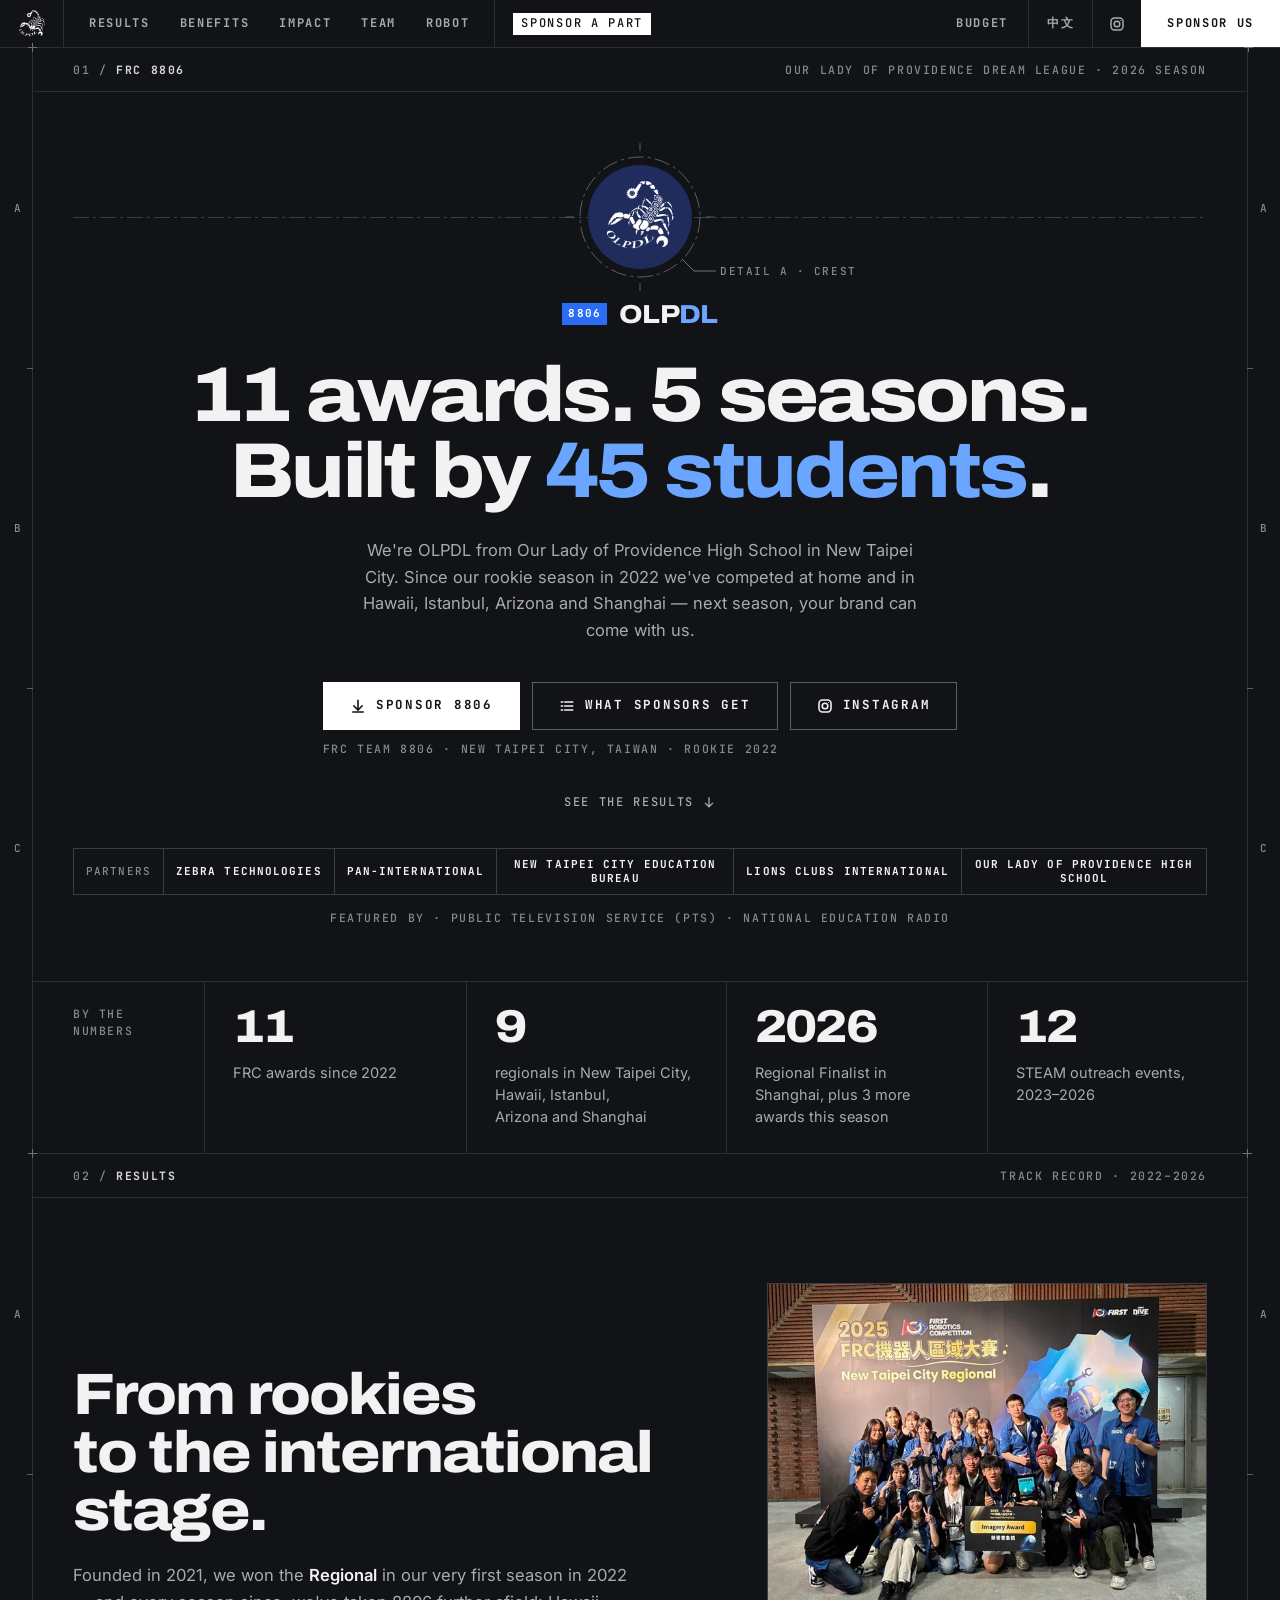
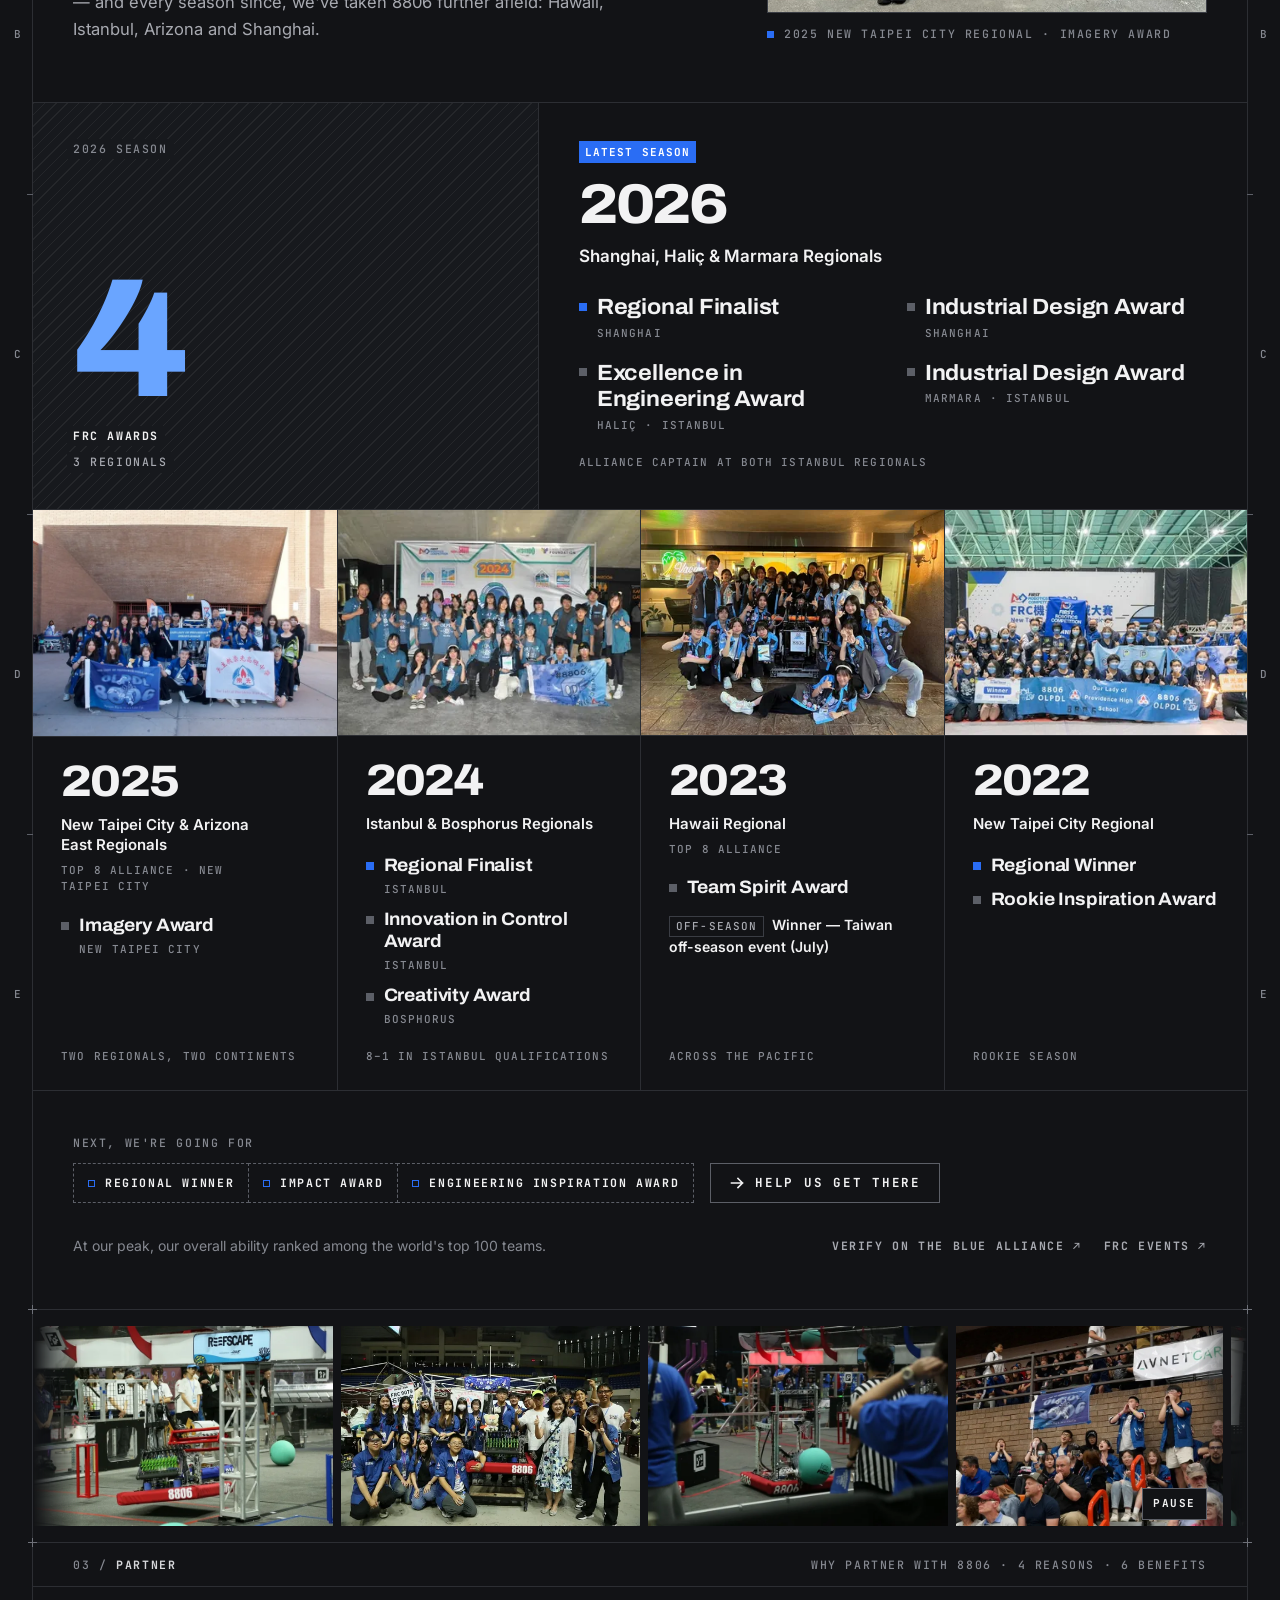
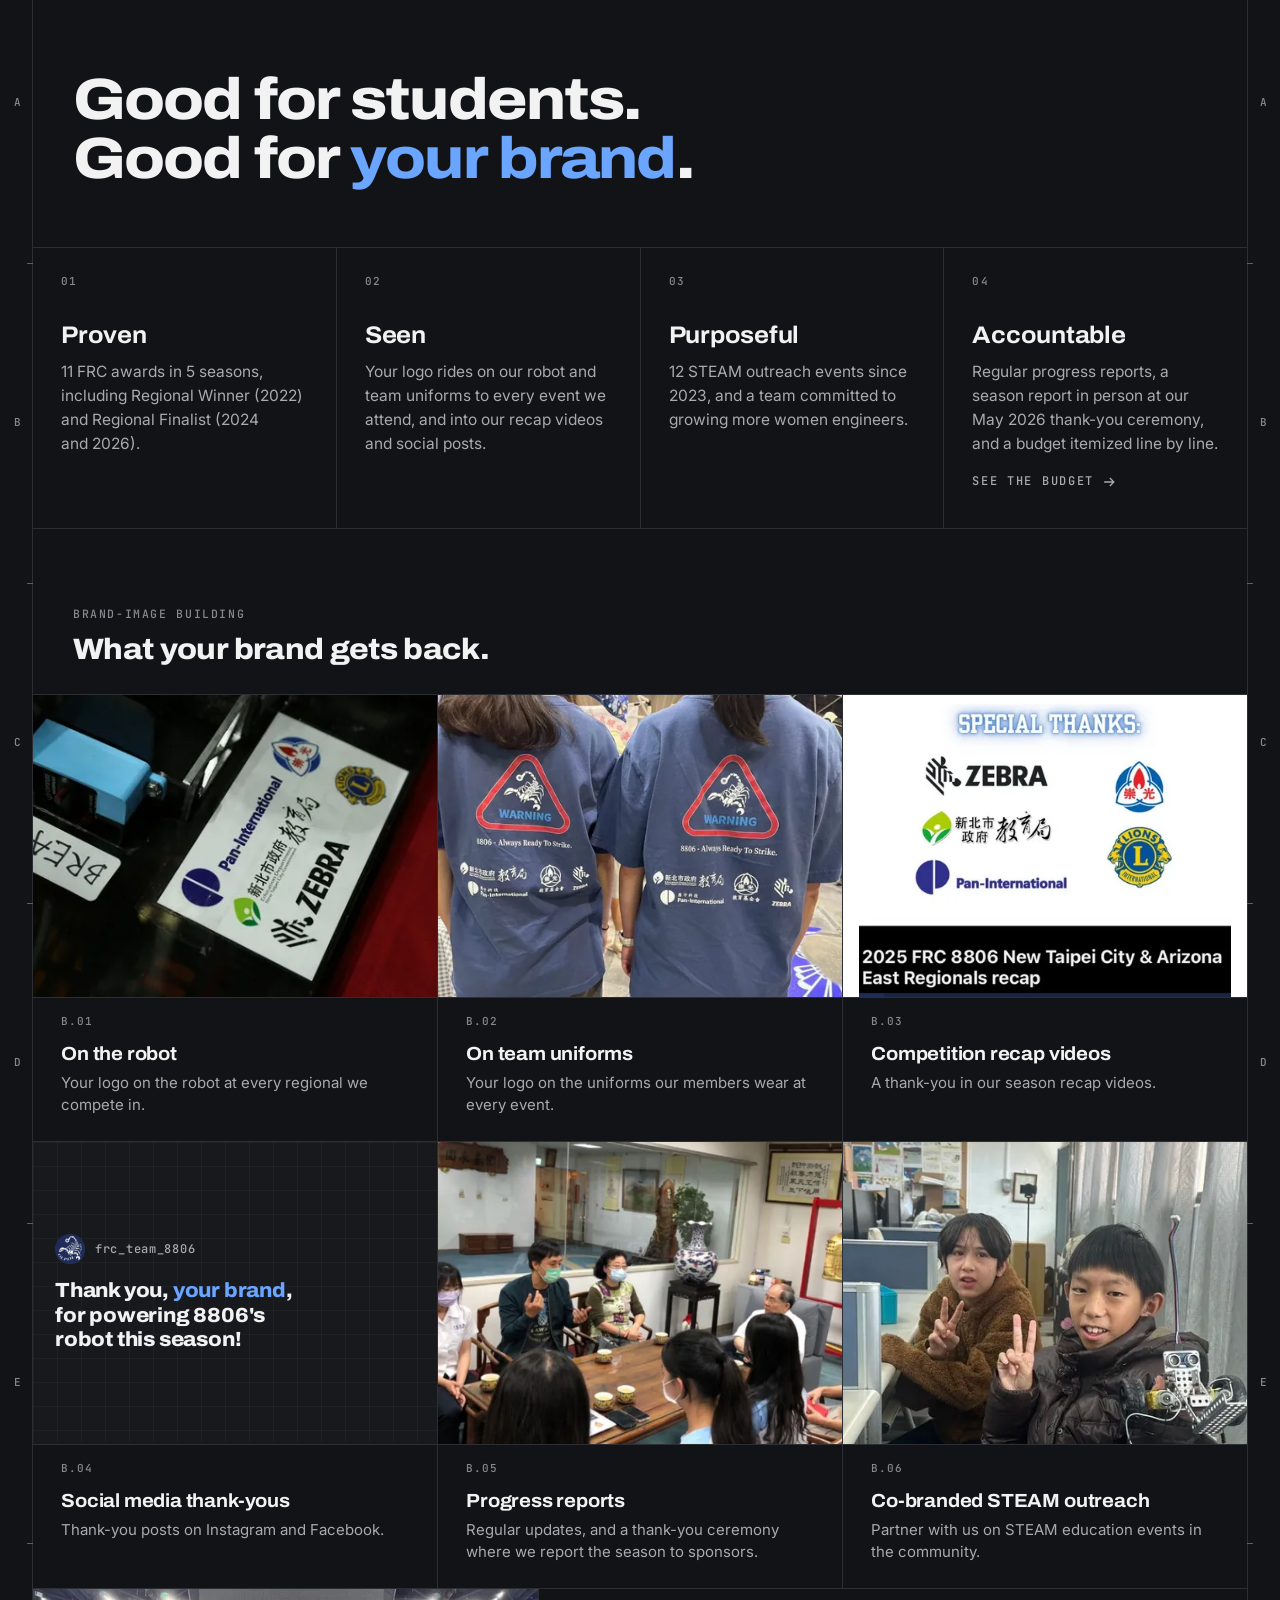
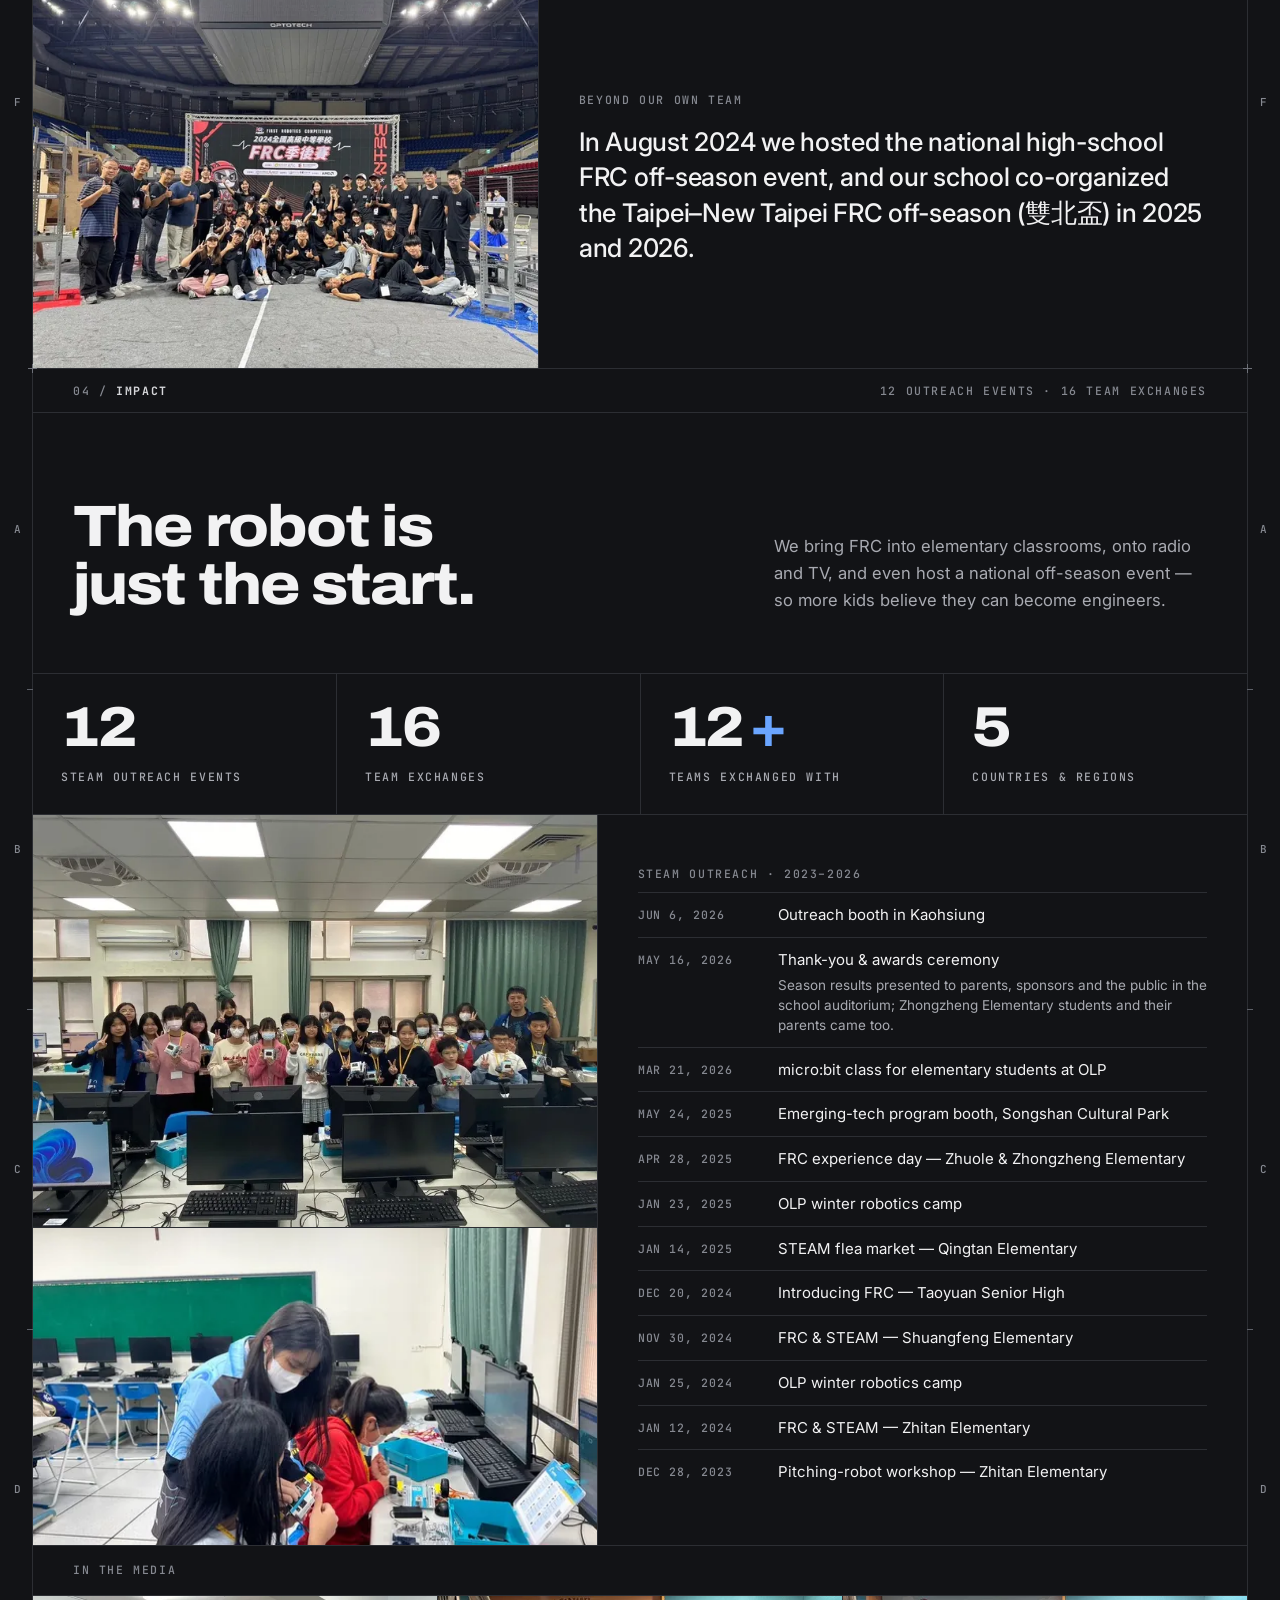
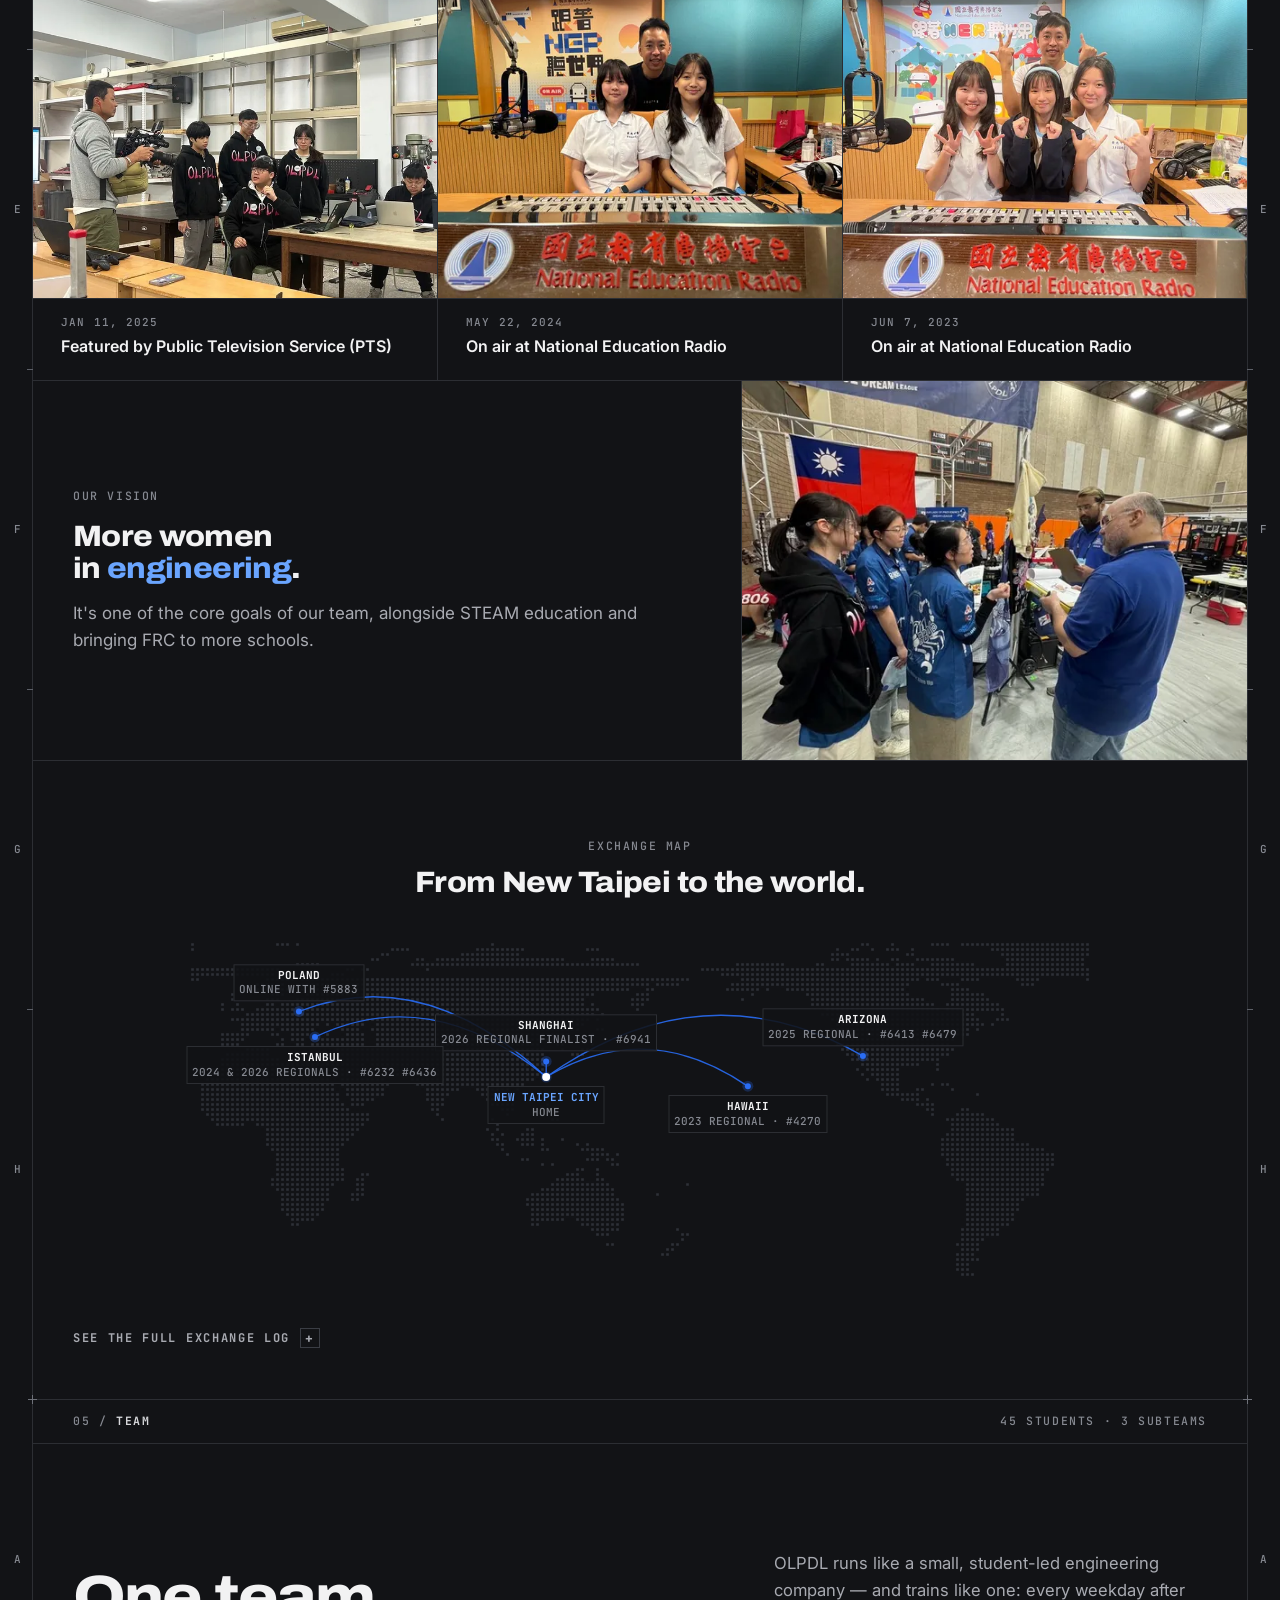
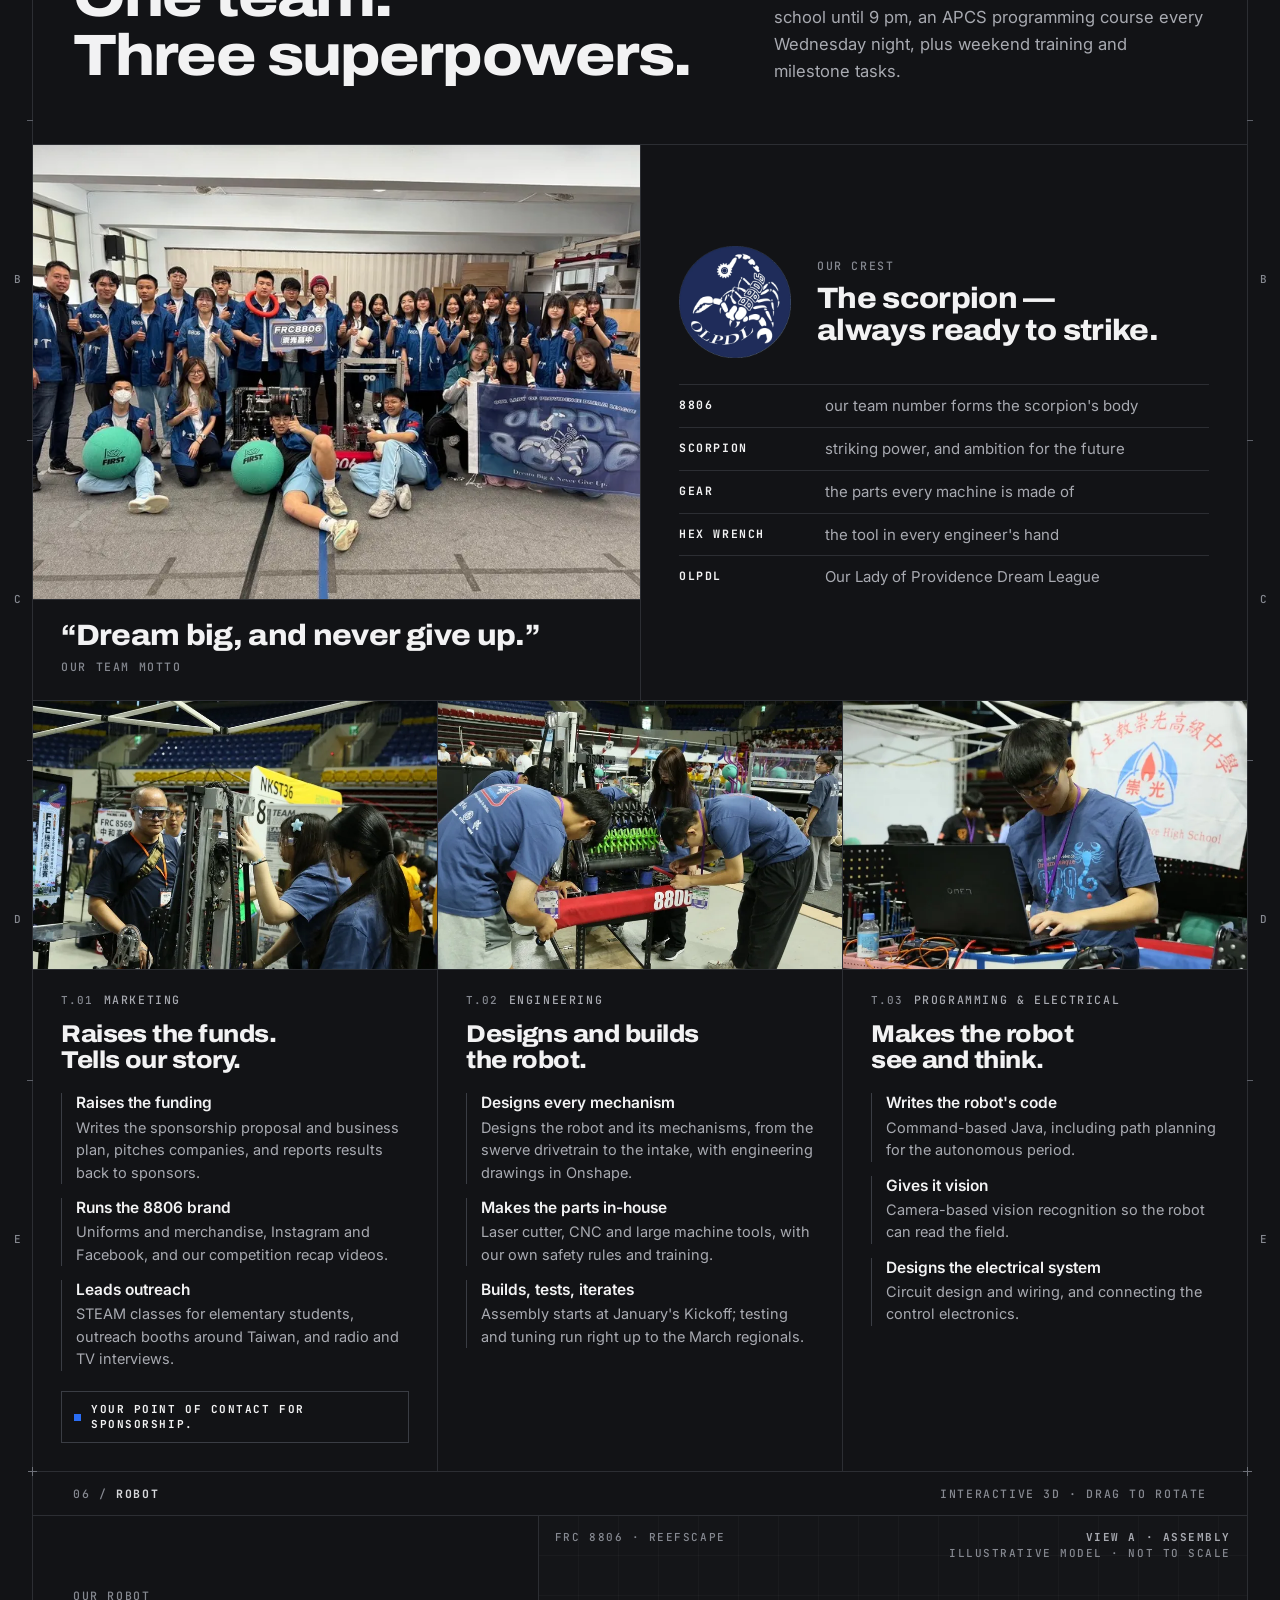
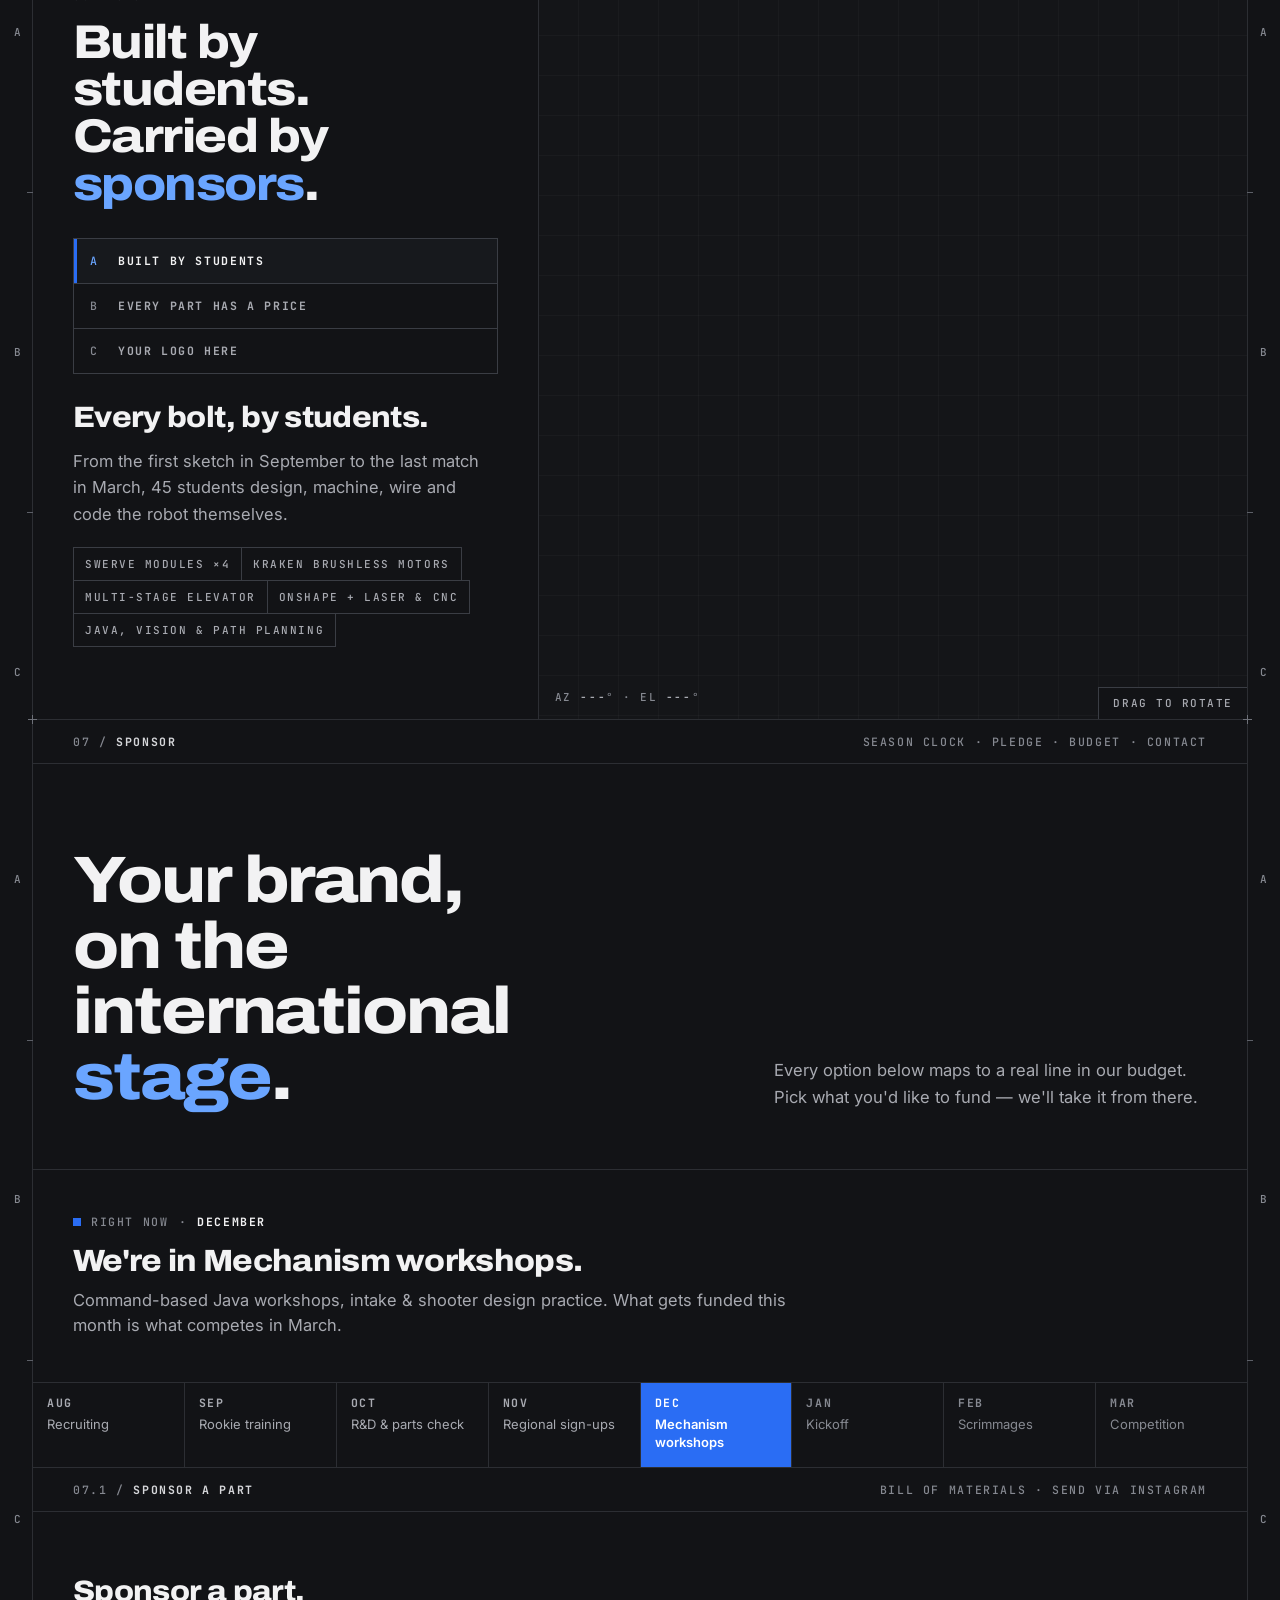
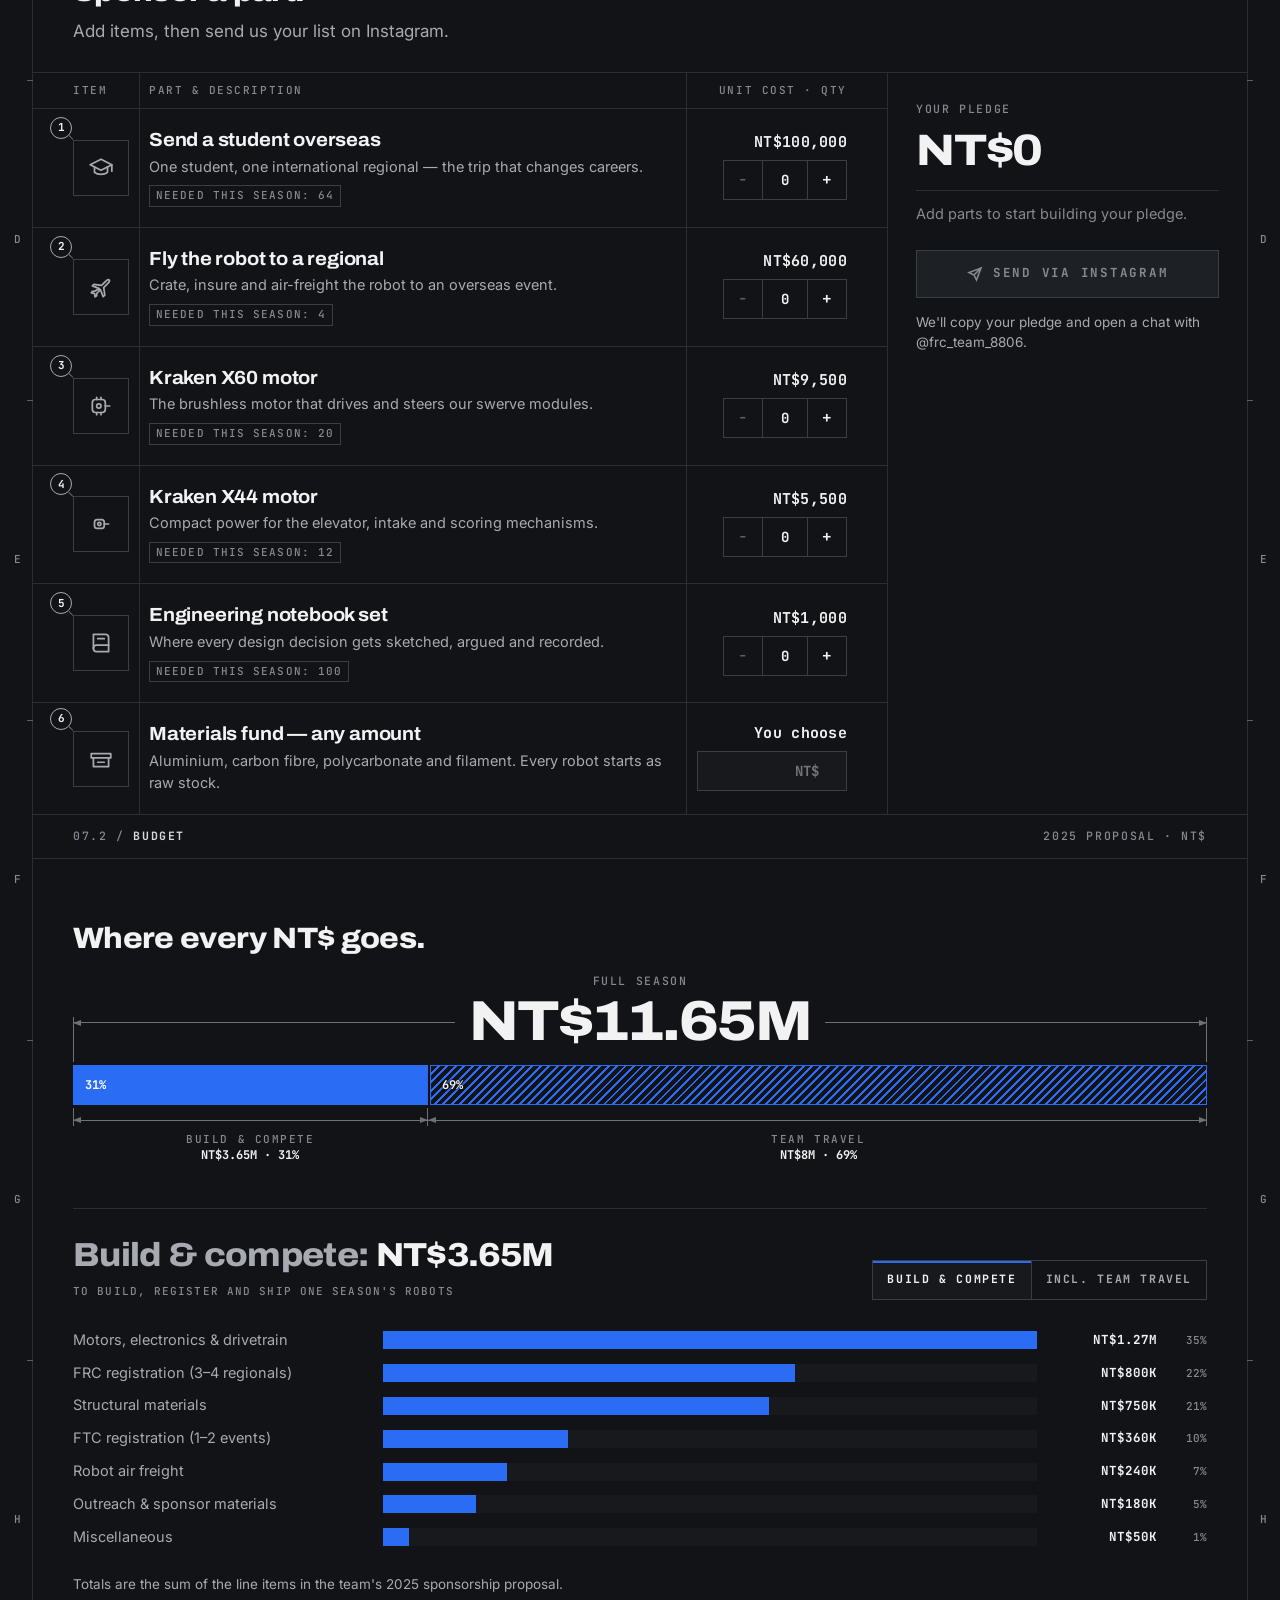
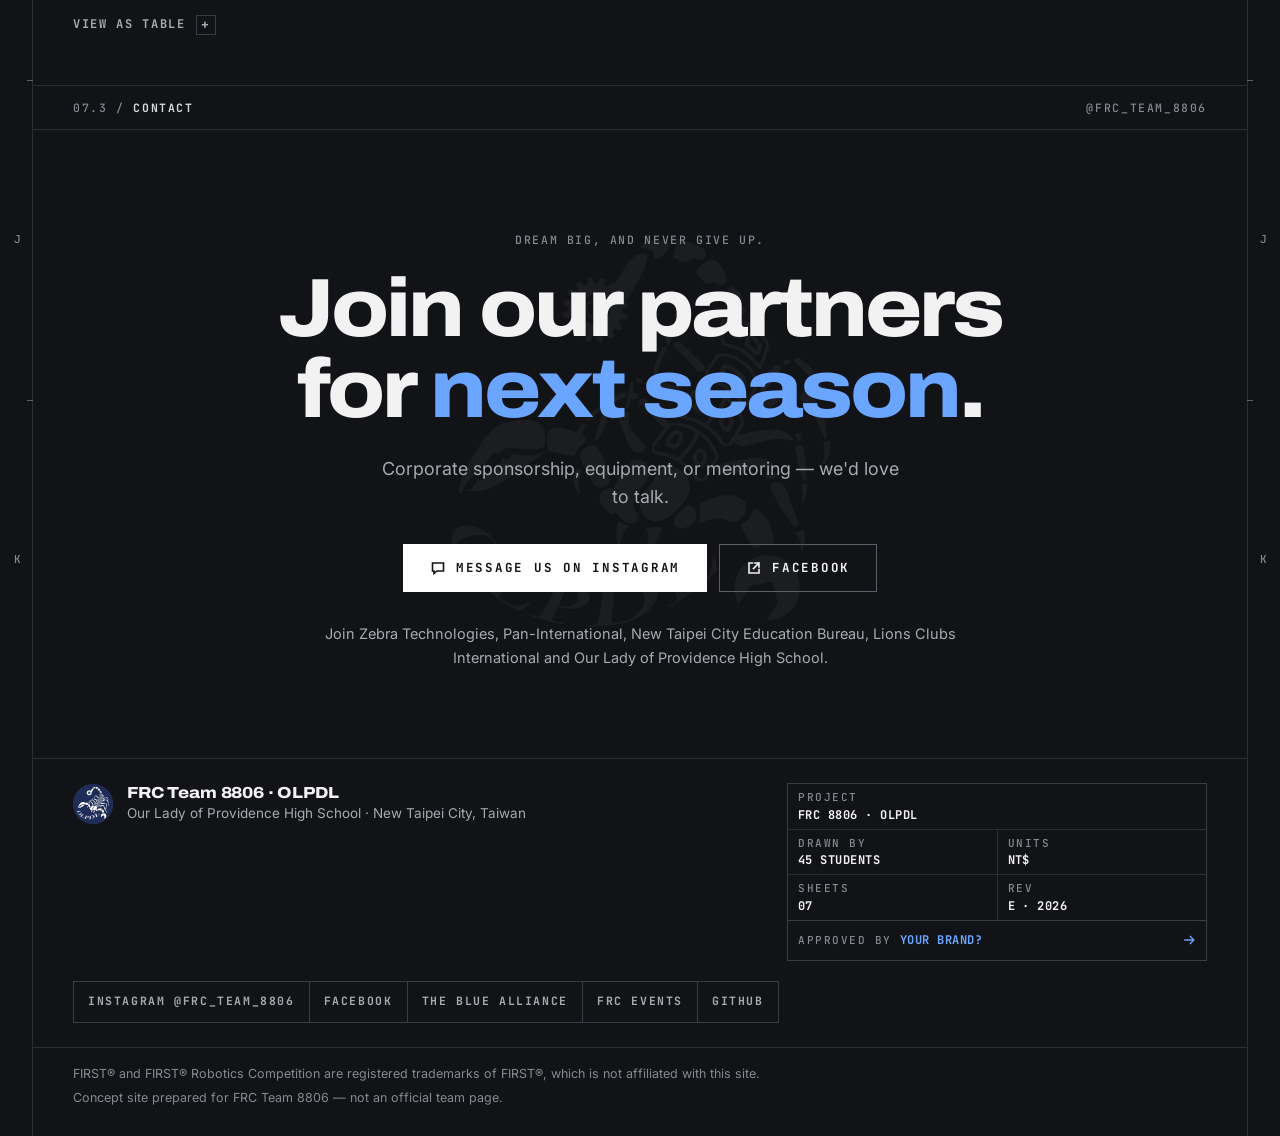
==== commit 027a09c5: "Add plotter-style motion and smooth scrolling - motion.js / motion.css: one-shot reveal engine (batc" ====
--- a/index.html
+++ b/index.html
@@ -24,12 +24,23 @@
   <noscript><link rel="stylesheet" href="https://fonts.googleapis.com/css2?family=Archivo:wdth,wght@100..125,700..900&amp;family=Inter:wght@400;500;600&amp;family=JetBrains+Mono:wght@400;500;700&amp;display=swap"><link rel="stylesheet" href="https://fonts.googleapis.com/css2?family=Noto+Sans+TC:wght@400..900&amp;display=swap"></noscript>
   <link rel="stylesheet" href="assets/css/main.css">
   <link rel="stylesheet" href="assets/css/cad.css">
+  <link rel="stylesheet" href="assets/css/motion.css">
 
   <script>
     // Pick the language before first paint to avoid a flash of the wrong one.
     (function () {
       var d = document.documentElement, l;
-      d.className = d.className.replace('no-js', 'js');
+      // Motion on (.mo) unless reduced motion is asked for: every hidden starting state in motion.css
+      // hangs off it. Backstop: if motion.js hasn't started its observers within 3 s (a failed or slow
+      // main.js), .mo goes and everything shows. The frame draws itself on a fresh desktop load (is-boot).
+      var rm = matchMedia('(prefers-reduced-motion: reduce)').matches;
+      d.className = d.className.replace('no-js', 'js') + (rm ? '' : ' mo');
+      if (!rm) {
+        setTimeout(function () { if (!window.__motionReady) d.classList.remove('mo'); }, 3000);
+        if (!location.hash && matchMedia('(min-width: 761px)').matches) {
+          d.classList.add('is-boot'); setTimeout(function () { d.classList.remove('is-boot'); }, 1600);
+        }
+      }
       var q = /[?&]lang=(zh|en)/i.exec(location.search);
       if (q) l = q[1].toLowerCase() === 'zh' ? 'zh-Hant' : 'en';
       if (!l) try { l = localStorage.getItem('lang'); } catch (e) {}
@@ -48,7 +59,7 @@
     })();
   </script>
   <script type="importmap">
-    { "imports": { "three": "./assets/vendor/three/three.module.min.js", "three/addons/": "./assets/vendor/three/addons/" } }
+    { "imports": { "three": "./assets/vendor/three/three.module.min.js", "three/addons/": "./assets/vendor/three/addons/", "lenis": "./assets/vendor/lenis/lenis.mjs" } }
   </script>
   <script type="module" src="assets/js/main.js"></script>
 
@@ -66,6 +77,8 @@
   </script>
 </head>
 <body>
+  <!-- Boot: the nav rule and the column rules draw themselves on a fresh desktop load (motion.css) -->
+  <div class="boot" aria-hidden="true"><i class="boot__n"></i><i class="boot__l"></i><i class="boot__r"></i></div>
   <a class="skip" href="#main" data-zh="跳至主要內容">Skip to content</a>
 
   <!-- ============================== NAV ============================== -->
@@ -96,7 +109,7 @@
   </header>
 
   <!-- Phone / tablet menu (the right rail does this job on wide screens) -->
-  <nav class="menu" id="menu" aria-label="Sections" data-zh-aria="頁面區塊" hidden>
+  <nav class="menu" id="menu" aria-label="Sections" data-zh-aria="頁面區塊" data-lenis-prevent hidden>
     <ol>
       <li><a href="#top"><span class="menu__n">01</span><span data-zh="總覽">Overview</span></a></li>
       <li><a href="#results"><span class="menu__n">02</span><span data-zh="戰績">Results</span></a></li>
@@ -196,7 +209,7 @@
       </div>
       <div class="sec__head sec__head--media">
         <div>
-          <h2 class="h2" id="results-title" data-reveal data-zh="從新秀，<br>到國際舞台。">From rookies<br>to the international stage.</h2>
+          <h2 class="h2" id="results-title" data-reveal="lines"><span class="ln" style="--l:0"><span class="ln__i" data-zh="從新秀，">From rookies</span></span><span class="ln" style="--l:1"><span class="ln__i" data-zh="到國際舞台。">to the international stage.</span></span></h2>
           <p class="lead" data-reveal data-zh="2021 年成軍，2022 年首次參賽便奪下<strong>聯盟冠軍</strong>；此後每一季，我們把 8806 帶到更遠的地方 — <i class='js-abroad-zh'>夏威夷、伊斯坦堡、亞利桑那與上海</i>。">Founded in 2021, we won the <strong>Regional</strong> in our very first season in 2022 — and every season since, we've taken 8806 further afield: <i class="js-abroad">Hawaii, Istanbul, Arizona and Shanghai</i>.</p>
         </div>
         <figure class="photo results__photo" data-reveal>
@@ -204,7 +217,7 @@
           <figcaption class="caption"><span class="sq" aria-hidden="true"></span><span data-zh="2025 新北市區域賽 · 榮譽意象獎">2025 New Taipei City Regional · Imagery Award</span></figcaption>
         </figure>
       </div>
-      <div class="seasons" id="season-cards" data-reveal></div>
+      <div class="seasons" id="season-cards" data-reveal data-stagger data-lenis-prevent-horizontal></div>
       <div class="pad results__end">
         <div class="goals" id="goals" data-reveal></div>
         <div class="results__foot" data-reveal>
@@ -229,6 +242,8 @@
           <img src="assets/img/g-team-pit.webp" alt="Team 8806 with their robot" data-zh-alt="第 8806 隊與機器人合照" width="800" height="533" loading="lazy">
         </div>
       </div>
+      <!-- the strip is the page's one endless motion: Pause / Play (initMarquee shows it when it can work) -->
+      <button class="gallery__toggle" id="marquee-toggle" type="button" aria-label="Pause the photo strip" data-zh-aria="暫停照片輪播" hidden><span data-zh="暫停">Pause</span></button>
     </section>
 
     <!-- ============================== 03. WHY PARTNER ============================== -->
@@ -238,10 +253,10 @@
         <p class="strip__meta" data-zh="為什麼選擇 8806 · 4 個理由 · 6 項回饋">Why partner with 8806 · 4 reasons · 6 benefits</p>
       </div>
       <div class="sec__head">
-        <h2 class="h2" id="partner-title" data-reveal data-zh="成就學生，<br>也成就<em class='accent'>你的品牌</em>。">Good for students.<br>Good for <em class="accent">your brand</em>.</h2>
-      </div>
-
-      <ol class="grid grid--4 reasons" data-reveal>
+        <h2 class="h2" id="partner-title" data-reveal="lines"><span class="ln" style="--l:0"><span class="ln__i" data-zh="成就學生，">Good for students.</span></span><span class="ln" style="--l:1"><span class="ln__i" data-zh="也成就<em class='accent'>你的品牌</em>。">Good for <em class="accent">your brand</em>.</span></span></h2>
+      </div>
+
+      <ol class="grid grid--4 reasons" data-reveal data-stagger>
         <li class="cell reason">
           <span class="cell__n">01</span>
           <b class="h4" data-zh="實績證明">Proven</b>
@@ -315,11 +330,11 @@
         <p class="strip__meta" data-zh="<i class='js-n-outreach'>12</i> 場推廣活動 · <i class='js-n-exchanges'>16</i> 次跨隊交流"><i class="js-n-outreach">12</i> outreach events · <i class="js-n-exchanges">16</i> team exchanges</p>
       </div>
       <div class="sec__head">
-        <h2 class="h2" id="impact-title" data-reveal data-zh="機器人之外，<br>才是重點。">The robot is<br>just the start.</h2>
+        <h2 class="h2" id="impact-title" data-reveal="lines"><span class="ln" style="--l:0"><span class="ln__i" data-zh="機器人之外，">The robot is</span></span><span class="ln" style="--l:1"><span class="ln__i" data-zh="才是重點。">just the start.</span></span></h2>
         <p class="lead" data-reveal data-zh="我們把 FRC 帶進國小教室、廣播電台與電視，甚至主辦全國季後賽 — 讓更多孩子相信自己也能成為工程師。">We bring FRC into elementary classrooms, onto radio and TV, and even host a national off-season event — so more kids believe they can become engineers.</p>
       </div>
 
-      <dl class="grid grid--4 kpis" data-reveal>
+      <dl class="grid grid--4 kpis" data-reveal data-stagger>
         <div class="cell"><dt><span data-count="12" class="js-outreach-count">12</span></dt><dd data-zh="場 STEAM 推廣活動">STEAM outreach events</dd></div>
         <div class="cell"><dt><span data-count="16" id="kpi-exchanges">16</span></dt><dd data-zh="次跨隊交流">team exchanges</dd></div>
         <div class="cell"><dt><span data-count="12">12</span><em>+</em></dt><dd data-zh="支海內外交流隊伍">teams exchanged with</dd></div>
@@ -378,7 +393,7 @@
         <p class="strip__meta" data-zh="45 位學生 · 3 個組別">45 students · 3 subteams</p>
       </div>
       <div class="sec__head">
-        <h2 class="h2" id="team-title" data-reveal data-zh="一支隊伍，<br>三種超能力。">One team.<br>Three superpowers.</h2>
+        <h2 class="h2" id="team-title" data-reveal="lines"><span class="ln" style="--l:0"><span class="ln__i" data-zh="一支隊伍，">One team.</span></span><span class="ln" style="--l:1"><span class="ln__i" data-zh="三種超能力。">Three superpowers.</span></span></h2>
         <p class="lead" data-reveal data-zh="OLPDL 像一間由學生經營的小型工程公司，也用同樣的標準要求自己：平日放學後練到晚上九點、每週三晚上有 APCS 程式課，假日還有<span class='nowrap'>訓練與階段任務</span>。">OLPDL runs like a small, student-led engineering company — and trains like one: every weekday after school until 9 pm, an APCS programming course every Wednesday night, plus weekend training and milestone tasks.</p>
       </div>
 
@@ -455,7 +470,7 @@
         <div class="showcase__side">
           <div class="showcase__head">
             <p class="label" data-reveal data-zh="我們的機器人">Our robot</p>
-            <h2 class="h2" id="robot-title" data-reveal data-zh="學生親手打造，<br>贊助夥伴<em class='accent'>一起成就</em>。">Built by students.<br>Carried by <em class="accent">sponsors</em>.</h2>
+            <h2 class="h2" id="robot-title" data-reveal="lines"><span class="ln" style="--l:0"><span class="ln__i" data-zh="學生親手打造，">Built by students.</span></span><span class="ln" style="--l:1"><span class="ln__i" data-zh="贊助夥伴<em class='accent'>一起成就</em>。">Carried by <em class="accent">sponsors</em>.</span></span></h2>
           </div>
 
           <div class="cells cells--tabs" role="tablist" aria-label="Robot views" data-zh-aria="機器人視角" id="robot-tabs">
@@ -520,7 +535,7 @@
         <p class="strip__meta" data-zh="賽季時程 · 認養零件 · 預算 · 聯絡">Season clock · pledge · budget · contact</p>
       </div>
       <div class="sec__head">
-        <h2 class="h2 h2--xl" id="sponsor-title" data-reveal data-zh="讓你的品牌，<br>站上<em class='accent'>國際舞台</em>。">Your brand,<br>on the international <em class="accent">stage</em>.</h2>
+        <h2 class="h2 h2--xl" id="sponsor-title" data-reveal="lines"><span class="ln" style="--l:0"><span class="ln__i" data-zh="讓你的品牌，">Your brand,</span></span><span class="ln" style="--l:1"><span class="ln__i" data-zh="站上<em class='accent'>國際舞台</em>。">on the international <em class="accent">stage</em>.</span></span></h2>
         <p class="lead" data-reveal data-zh="以下每個選項都對應真實的預算項目。選擇你想支持的項目，其餘交給我們。">Every option below maps to a real line in our budget. Pick what you'd like to fund — we'll take it from there.</p>
       </div>
 
@@ -612,7 +627,7 @@
         <div class="cta__body">
           <img class="cta__mark" src="assets/img/mark-white.webp" alt="" width="512" height="512" loading="lazy">
           <p class="label" data-zh="敢於夢想，永不放棄。">Dream big, and never give up.</p>
-          <h2 class="h1 cta__title" data-zh="成為我們<br>下一季的<em class='accent'>贊助夥伴</em>。">Join our partners<br>for <em class="accent">next season</em>.</h2>
+          <h2 class="h1 cta__title" data-reveal="lines"><span class="ln" style="--l:0"><span class="ln__i" data-zh="成為我們">Join our partners</span></span><span class="ln" style="--l:1"><span class="ln__i" data-zh="下一季的<em class='accent'>贊助夥伴</em>。">for <em class="accent">next season</em>.</span></span></h2>
           <p class="cta__text" data-zh="不論是企業贊助、器材捐贈或技術指導，我們都很樂意聊聊。">Corporate sponsorship, equipment, or mentoring — we'd love to talk.</p>
           <div class="btns btns--center" id="contact-buttons"></div>
           <p class="cta__sponsors" id="contact-sponsors"></p>
--- a/assets/css/main.css
+++ b/assets/css/main.css
@@ -366,12 +366,7 @@
 .photo img { width: 100%; aspect-ratio: 4 / 3; object-fit: cover; border: 1px solid var(--rule-2); }
 .photo figcaption { margin-top: 12px; display: flex; align-items: baseline; }
 
-[data-reveal] { transition: opacity .9s var(--ease), transform .9s var(--ease); }
-.js [data-reveal]:not(.is-in) { opacity: 0; transform: translateY(16px); }
-@media (prefers-reduced-motion: reduce) {
-  [data-reveal] { transition: none; }
-  .js [data-reveal]:not(.is-in) { opacity: 1; transform: none; }
-}
+/* Reveals, draw-ins and the other one-shot motion ("the plotter") live in motion.css. */
 
 /* ------------------------------------------------------------------ 01. hero */
 
@@ -688,14 +683,11 @@
 .map__inner { position: relative; }
 .map__svg { width: 100%; height: auto; display: block; overflow: visible; }
 .map__dots { fill: none; stroke: #2e3138; stroke-width: 1.05; stroke-linecap: square; }
+/* the arcs' flight, the pins landing and the halos' three pulses are in motion.css */
 .map__arc { fill: none; stroke: var(--accent); stroke-width: .55; stroke-linecap: round; opacity: .9; }
-.map__arc { stroke-dasharray: 1; stroke-dashoffset: 1; transition: stroke-dashoffset 2.2s var(--ease); }
-.map.is-in .map__arc { stroke-dashoffset: 0; }
 .map__pin { fill: var(--accent); }
 .map__pin--home { fill: #fff; }
-.map__halo { fill: var(--accent); opacity: .25; transform-box: fill-box; transform-origin: center; animation: halo 2.4s var(--ease) infinite; }
-@keyframes halo { from { transform: scale(.6); opacity: .45; } to { transform: scale(2.6); opacity: 0; } }
-@media (prefers-reduced-motion: reduce) { .map__halo { animation: none; } .map__arc { transition: none; } }
+.map__halo { fill: var(--accent); opacity: .25; transform-box: fill-box; transform-origin: center; }
 .map__label {
   position: absolute; transform: translate(-50%, calc(-100% - 10px));
   padding: 3px 5px; text-align: center; white-space: nowrap; pointer-events: none;
@@ -940,9 +932,7 @@
 .now__top { padding: clamp(28px, 3.4vw, 44px) var(--pad); }
 .now__line { display: flex; flex-wrap: wrap; align-items: center; gap: 4px 10px; font: 500 11.5px/1.4 var(--f-mono); letter-spacing: var(--ls-mono); text-transform: uppercase; color: var(--dim); }
 .now__line b { color: var(--text); font-weight: 700; }
-.now__pulse { flex: none; width: 8px; height: 8px; background: var(--accent); animation: blink 1.6s steps(2, jump-none) infinite; }
-@keyframes blink { 50% { opacity: .25; } }
-@media (prefers-reduced-motion: reduce) { .now__pulse { animation: none; } }
+.now__pulse { flex: none; width: 8px; height: 8px; background: var(--accent); } /* blinks three times (motion.css) */
 .now__title { margin-top: 14px; font: 800 clamp(24px, 2.4vw, 34px)/1.1 var(--f-display); font-stretch: 108%; letter-spacing: -0.022em; color: var(--text); text-wrap: balance; }
 html[data-lang="zh-Hant"] .now__title { font-weight: 900; letter-spacing: 0.02em; line-height: 1.3; word-break: keep-all; overflow-wrap: anywhere; } /* breaks only at the <wbr> before the phrase */
 html[data-lang="zh-Hant"] .now__title em { white-space: nowrap; } /* never split the month's phrase */
@@ -1054,7 +1044,7 @@
 }
 .bar__label { font-size: 14.5px; line-height: 1.3; transition: color .2s; }
 .bar__track { position: relative; height: 18px; background: var(--bg-2); }
-.bar__fill { height: 100%; min-width: 3px; background: var(--accent); transition: width .9s var(--ease), background-color .2s; }
+.bar__fill { height: 100%; min-width: 3px; background: var(--accent); transition: background-color .2s; } /* plotted in motion.css */
 .bar--travel .bar__fill { background: transparent var(--hatch); box-shadow: inset 0 0 0 1px var(--accent); }
 .bar__value { font: 700 12.5px/1 var(--f-mono); color: var(--text); white-space: nowrap; text-align: right; font-variant-numeric: tabular-nums; }
 .bar__value small { display: inline-block; min-width: 3.8em; margin-left: 8px; font-size: 11px; font-weight: 500; color: var(--dim); }
--- a/assets/css/motion.css
+++ b/assets/css/motion.css
@@ -0,0 +1,257 @@
+/* =========================================================================
+   FRC 8806 — motion ("the plotter") and smooth scrolling
+   Construction lines draw first, content places, annotations land last,
+   and then everything rests. One-shot: nothing re-hides on scroll-up.
+   Every hidden starting state hangs off html.mo (set by the head script
+   unless reduced motion is asked for) inside @media screen, so reduced
+   motion, print, no JavaScript and the 3 s backstop all paint the final
+   state. motion.js adds .is-in once per element. Never animated: the hero
+   headline, sub-copy and buttons, and money in any form. Only transform,
+   opacity and stroke-dashoffset move (plus short hover colour changes).
+   ========================================================================= */
+
+:root {
+  /* --ease (main.css) is every arrival, draw, pop and sweep; --ease-io only travels between two rests */
+  --ease-io: cubic-bezier(0.65, 0, 0.35, 1);
+  --t-micro: 160ms;   /* hover and focus grips, press */
+  --t-state: 320ms;   /* pops, tick snaps, indicator slide, label swaps */
+  --t-reveal: 640ms;  /* content fade-up */
+  --t-draw: 800ms;    /* line, dimension and stroke draws, bar plots */
+  --t-long: 1200ms;   /* map arcs only */
+  --stagger: 60ms;    /* between the members of a batch or group, at most --stagger-n steps */
+  --stagger-n: 6;
+  --rise: 12px;       /* reveal translate */
+}
+@media (max-width: 760px) { :root { --stagger: 40ms; --stagger-n: 4; --rise: 8px; } }
+
+/* ------------------------------------------------------------------ smooth scrolling (Lenis) */
+
+/* The rules of the vendored lenis.css (which is not linked). CSS smooth scrolling would fight Lenis's
+   per-frame scrollTo, so html.lenis sets it back to auto. */
+html.lenis, html.lenis body { height: auto; }
+html.lenis { scroll-behavior: auto; }
+.lenis:not(.lenis-autoToggle).lenis-stopped { overflow: clip; }
+.lenis [data-lenis-prevent], .lenis [data-lenis-prevent-horizontal] { overscroll-behavior: contain; }
+.lenis.lenis-smooth iframe { pointer-events: none; }
+
+/* a section that took focus at the end of a jump (goTo in motion.js): not a control, so no ring */
+[data-jump-focus]:focus { outline: none; }
+
+/* ------------------------------------------------------------------ reveal engine */
+
+/* Blocks fade and rise into place; a staggered group (data-stagger) stays put and its children place
+   one after another (--i). --d is the batch delay from the observer. */
+.mo [data-reveal], .mo [data-stagger] > * {
+  transition: opacity var(--t-reveal) var(--ease) var(--d, 0ms), transform var(--t-reveal) var(--ease) var(--d, 0ms);
+}
+.mo [data-stagger] > * { transition-delay: calc(var(--d, 0ms) + min(var(--i, 0), var(--stagger-n)) * var(--stagger)); }
+@media screen {
+  .mo [data-reveal=""]:not([data-stagger]):not(.is-in),
+  .mo [data-stagger]:not(.is-in) > * { opacity: 0; transform: translateY(var(--rise)); }
+  /* A bordered grid draws its inner lines with its own background (.grid, main.css). While its cells
+     are still hidden that background would show as a grey block, so the lines come in after them. */
+  .mo .grid:is([data-stagger]:not(.is-in), :has(> [data-reveal]:not(.is-in))) { background-color: transparent; }
+}
+.mo .grid:is([data-stagger], :not([data-reveal])) {
+  transition: background-color var(--t-reveal) var(--ease) calc(var(--d, 0ms) + 4 * var(--stagger));
+}
+
+/* Jump mode (html.is-jumping, for the length of an in-page jump): content is simply there on arrival.
+   Geometry still draws; it never hides a fact. */
+.is-jumping :is([data-reveal], [data-stagger] > *, .ln__i, .grid) { transition-duration: 0s !important; transition-delay: 0s !important; }
+
+/* Counters: the box is sized for the final value (motion.js sets --digits), tabular figures, so nothing
+   beside a number moves while it counts. */
+[data-count] { display: inline-block; min-width: calc(var(--digits, 1) * 1ch); font-variant-numeric: tabular-nums; text-align: left; }
+
+/* ------------------------------------------------------------------ headline line masks (the seven h2s) */
+
+/* Each authored line rises out of its own mask. The padding / negative margin pairs widen the mask
+   without moving anything, so descenders, the hook of a "j" and the Chinese 900 weight are never clipped
+   at rest. The headline is a flex column so those margins never collapse into each other: every line
+   sits exactly where the <br> put it. Lines wrap as they did before (the <br> headline was never
+   balanced). Never the hero h1. */
+[data-reveal="lines"] { display: flex; flex-direction: column; }
+.ln { display: block; overflow: hidden; padding: 0.08em 0.1em 0.18em; margin: -0.08em -0.1em -0.18em; text-wrap: wrap; }
+.ln__i { display: block; }
+.mo .ln__i { transition: transform var(--t-reveal) var(--ease) calc(var(--d, 0ms) + var(--l, 0) * 80ms); }
+/* 120%, not 110%: the mask reaches .18em below the line for descenders, and at line-height 1 a 110% drop
+   leaves the tips of tall letters showing there */
+@media screen { .mo [data-reveal="lines"]:not(.is-in) .ln__i { transform: translateY(120%); } }
+
+/* ------------------------------------------------------------------ boot: the frame draws itself */
+
+/* ≥761px, no hash, motion on: the head script sets html.is-boot for 1.6 s. Overlay lines sit exactly on
+   the nav rule and the two column rules (which are transparent meanwhile), so when it goes the real
+   rules are already there in the same pixels. The hero text never takes part. */
+.boot { display: none; }
+@media screen {
+  .is-boot .boot { display: block; position: fixed; inset: 0; z-index: 51; pointer-events: none; }
+  .boot i { position: absolute; background: var(--rule); }
+  .boot__n { left: 0; right: 0; top: calc(var(--nav-h) - 1px); height: 1px; animation: boot-x 450ms var(--ease) both; }
+  .boot__l, .boot__r { top: var(--nav-h); bottom: 0; width: 1px; transform-origin: top; animation: boot-y 600ms var(--ease) 60ms both; }
+  .boot__l { left: var(--L); }
+  .boot__r { right: var(--R); }
+  .is-boot .nav { border-bottom-color: transparent; }
+  .is-boot .frame { border-left-color: transparent; border-right-color: transparent; }
+  .is-boot .nav::before, .is-boot .nav::after { animation: tick-in 200ms var(--ease) 450ms both; }
+}
+@keyframes boot-x { from { transform: scaleX(0); } }
+@keyframes boot-y { from { transform: scaleY(0); } }
+@keyframes tick-in { from { opacity: 0; transform: scale(0.3) rotate(45deg); } }
+
+/* ------------------------------------------------------------------ hero: Detail A plots in */
+
+/* The blue sketch circle plots, then fades as the grey ring, stubs, leader and callout land; the
+   column-wide centre line grows from the middle. It runs from the first paint on every load, in step with
+   the boot (the draw observer's .is-in would only arrive once main.js has run), and the fill-mode keeps
+   each piece in its starting state until its turn. */
+@media screen {
+  .mo .hero__mark::before { animation: grow var(--t-draw) var(--ease) both; }
+  .mo .hero__mark .geo-sketch { stroke-dasharray: 1; animation: sketch 1100ms var(--ease) both; }
+  .mo .hero__mark .geo-ring { animation: fade-in var(--t-state) var(--ease) 600ms both; }
+  .mo .hero__mark .geo-cl { transform-box: fill-box; transform-origin: center; animation: stub-in var(--t-state) var(--ease) 600ms both; }
+  .mo .hero__mark .geo-leader { stroke-dasharray: 1; animation: draw-in 300ms var(--ease) 800ms both; }
+  .mo .hero__mark .hero__callout { animation: fade-in 240ms var(--ease) 900ms both; }
+}
+@keyframes sketch {
+  0% { stroke-dashoffset: 1; opacity: 1; }
+  70% { stroke-dashoffset: 0; opacity: 1; }
+  100% { stroke-dashoffset: 0; opacity: 0; }
+}
+@keyframes grow { from { transform: scaleX(0); } }
+@keyframes fade-in { from { opacity: 0; } }
+@keyframes stub-in { from { opacity: 0; transform: scale(0.2); } }
+@keyframes draw-in { from { stroke-dashoffset: 1; } }
+
+/* ------------------------------------------------------------------ sheets: strip sweep, "+" ticks, zones */
+
+/* A blue line runs along each strip's bottom rule once and fades: the sheet header regenerating. */
+.strip { position: relative; }
+.strip::after { content: ""; display: none; }
+@media screen {
+  .mo .strip::after {
+    display: block; position: absolute; left: 0; right: 0; bottom: -1px; height: 1px;
+    background: var(--accent); transform: scaleX(0); transform-origin: left; pointer-events: none;
+  }
+  .mo .strip.is-in::after { animation: sweep 900ms var(--ease) both; }
+}
+@keyframes sweep {
+  0% { transform: scaleX(0); opacity: 1; }
+  65% { transform: scaleX(1); opacity: 1; }
+  100% { transform: scaleX(1); opacity: 0; }
+}
+
+/* "+" ticks snap onto the frame where a sheet starts */
+.mo :is(.sec, .gallery)::before, .mo :is(.sec, .gallery)::after {
+  transition: opacity var(--t-state) var(--ease), transform var(--t-state) var(--ease);
+}
+@media screen {
+  .mo :is(.sec, .gallery):not(.is-in)::before, .mo :is(.sec, .gallery):not(.is-in)::after { opacity: 0; transform: scale(0.3) rotate(45deg); }
+}
+
+/* zone letters (and their boundary ticks) come in down the border */
+.mo .zones i::before, .mo .zones i::after { transition: opacity var(--t-state) var(--ease) calc(min(var(--i, 0), 10) * 30ms); }
+@media screen { .mo .sec:not(.is-in) .zones i::before, .mo .sec:not(.is-in) .zones i::after { opacity: 0; } }
+
+/* ------------------------------------------------------------------ budget: dimensions + plot */
+
+/* Overall dimension: the extension lines rise from the bar, the half-lines grow outward from the
+   figure, the arrowheads land last. Chain: extension lines drop, each line grows from its centre, one
+   span after the other. No text is ever hidden. */
+.mo #budget-stack :is(.dim--total, .dim--chain)::before, .mo #budget-stack :is(.dim--total, .dim--chain)::after {
+  transition: transform 200ms var(--ease) calc(var(--k, 0) * 120ms);
+}
+.mo #budget-stack .dim--total::before, .mo #budget-stack .dim--total::after { transform-origin: bottom; }
+.mo #budget-stack .dim--chain::before, .mo #budget-stack .dim--chain::after { transform-origin: top; }
+.mo #budget-stack .dim__ln { transition: transform 600ms var(--ease) calc(150ms + var(--k, 0) * 120ms); }
+.mo #budget-stack .dim__ln--l { transform-origin: right; }
+.mo #budget-stack .dim__ln--r { transform-origin: left; }
+.mo #budget-stack .dim__ln::before, .mo #budget-stack .dim__ln::after { transition: opacity 240ms var(--ease) calc(600ms + var(--k, 0) * 120ms); }
+
+/* The bars plot under a cover that slides off them (a cover, not a scale, so the travel hatch is never
+   distorted). The scope toggle replots the line items quickly (.is-replot); a language switch doesn't. */
+.mo :is(.stack__seg, .bar__fill) { position: relative; overflow: hidden; }
+.mo :is(.stack__seg, .bar__fill)::after {
+  content: ""; position: absolute; inset: 0; background: var(--bg); pointer-events: none;
+  transform: translateX(101%);
+}
+.mo .bar__fill::after { background: var(--bg-2); transition: transform 700ms var(--ease) calc(120ms + min(var(--k, 0), 8) * 45ms); }
+.mo .stack__seg::after { transition: transform 700ms var(--ease) calc(var(--k, 0) * 120ms); }
+.mo #bars.is-replot .bar__fill::after { transition-duration: 360ms; transition-delay: calc(min(var(--k, 0), 8) * 30ms); }
+@media screen {
+  .mo #budget-stack:not(.is-in) :is(.dim--total, .dim--chain)::before,
+  .mo #budget-stack:not(.is-in) :is(.dim--total, .dim--chain)::after { transform: scaleY(0); }
+  .mo #budget-stack:not(.is-in) .dim__ln { transform: scaleX(0); }
+  .mo #budget-stack:not(.is-in) .dim__ln::before, .mo #budget-stack:not(.is-in) .dim__ln::after { opacity: 0; }
+  .mo #budget-stack:not(.is-in) .stack__seg::after, .mo #bars:not(.is-in) .bar__fill::after { transform: none; }
+}
+
+/* ------------------------------------------------------------------ bill of materials */
+
+/* the item balloons pop onto their leaders down the list; a flashed part's balloon pings */
+.mo .part__icon .balloon { transition: opacity var(--t-state) var(--ease), transform var(--t-state) var(--ease); transition-delay: calc(min(var(--k, 0), 6) * 50ms); }
+@media screen { .mo #parts:not(.is-in) .part__icon .balloon { opacity: 0; transform: scale(0.6); } }
+.mo .part.is-flash .balloon { animation: ping 600ms var(--ease); }
+@keyframes ping { 40% { transform: scale(1.25); border-color: var(--accent); } }
+
+/* stepper press, and the totals tick (renderCart in main.js) */
+.mo .stepper button { transition: background-color .2s, color .2s, transform 80ms var(--ease); }
+.mo .stepper button:active:not(:disabled) { transform: scale(0.94); }
+
+/* ------------------------------------------------------------------ rail, nav, grips */
+
+/* The current-row bar slides between rows (after its first placement, so it never slides in on load);
+   reduced motion jumps. Row colours fade like any hover. */
+.mo .dlist__bar.is-placed { transition: transform var(--t-state) var(--ease-io); }
+.dlist a { transition: color var(--t-micro), background-color var(--t-micro); }
+
+/* nav: the current section's link is underlined from the left */
+.nav__links a { position: relative; }
+.nav__links a::after {
+  content: ""; position: absolute; left: 15px; right: 15px; bottom: -1px; height: 2px;
+  background: var(--accent); transform: scaleX(0); transform-origin: left; pointer-events: none;
+}
+.nav__links a[aria-current="true"]::after { transform: none; }
+.mo .nav__links a::after { transition: transform var(--t-state) var(--ease); }
+
+/* selection grips (cad.css) snap in from slightly outside; with reduced motion they only fade */
+:is(.btn, .hotspot__tag)::before { transition: opacity var(--t-micro) var(--ease); }
+.mo :is(.btn, .hotspot__tag)::before { transform: scale(1.06); transition: opacity var(--t-micro) var(--ease), transform var(--t-micro) var(--ease); }
+@media (hover: hover) { .mo :is(.btn, .hotspot__tag):hover::before { transform: none; } }
+.mo :is(.btn, .hotspot__tag):focus-visible::before { transform: none; }
+
+/* ------------------------------------------------------------------ ambient: map, season clock, photo strip */
+
+/* Map flight plan: the arcs fly out nearest-first (--k, renderMap), the pins land, then the labels;
+   each halo pulses three times and rests as a static disc. */
+.map__arc { stroke-dasharray: 1; stroke-dashoffset: 0; }
+.mo .map__arc { transition: stroke-dashoffset var(--t-long) var(--ease) calc(var(--k, 0) * 140ms); }
+.mo .map__pin:not(.map__pin--home) { transform-box: fill-box; transform-origin: center; transition: transform 240ms var(--ease) calc(var(--k, 0) * 140ms + 1000ms); }
+.mo .map__label:not(.map__label--home) { transition: opacity var(--t-state) var(--ease) calc(var(--k, 0) * 140ms + 1100ms); }
+.mo .map.is-flown .map__halo { animation: halo 2.4s var(--ease) calc(var(--k, 0) * 140ms + 1100ms) 3 backwards; }
+@keyframes halo { from { transform: scale(0.6); opacity: 0.45; } to { transform: scale(2.6); opacity: 0; } }
+@media screen {
+  .mo .map:not(.is-flown) .map__arc { stroke-dashoffset: 1; }
+  .mo .map:not(.is-flown) .map__pin:not(.map__pin--home) { transform: scale(0); }
+  .mo .map:not(.is-flown) .map__label:not(.map__label--home) { opacity: 0; }
+}
+
+/* season clock: the "right now" square blinks three times, then stays on */
+.mo .now__pulse { animation: blink 1.6s steps(2, jump-none) 3; }
+@keyframes blink { 50% { opacity: 0.25; } }
+
+/* Photo strip: the only endless motion, so it has a Pause / Play button (initMarquee in main.js; it is
+   hidden until wired up, and with reduced motion the strip is a manual scroller instead). It also rests
+   while hovered and while off screen. */
+.gallery__toggle {
+  position: absolute; right: var(--pad); bottom: 22px; z-index: 2;
+  min-width: 32px; height: 32px; padding: 0 10px;
+  border: 1px solid var(--rule-3); border-radius: 0; background: var(--bg); color: var(--text); cursor: pointer;
+  font: 700 11px/1 var(--f-mono); letter-spacing: var(--ls-mono); text-transform: uppercase;
+  transition: border-color var(--t-micro);
+}
+.gallery__toggle:hover { border-color: #fff; }
+@media (max-width: 760px) { .gallery__toggle { bottom: 18px; } }
+@media (prefers-reduced-motion: reduce) { .gallery__toggle { display: none; } }
+.marquee.is-paused .marquee__track, .gallery.is-off .marquee__track { animation-play-state: paused; }
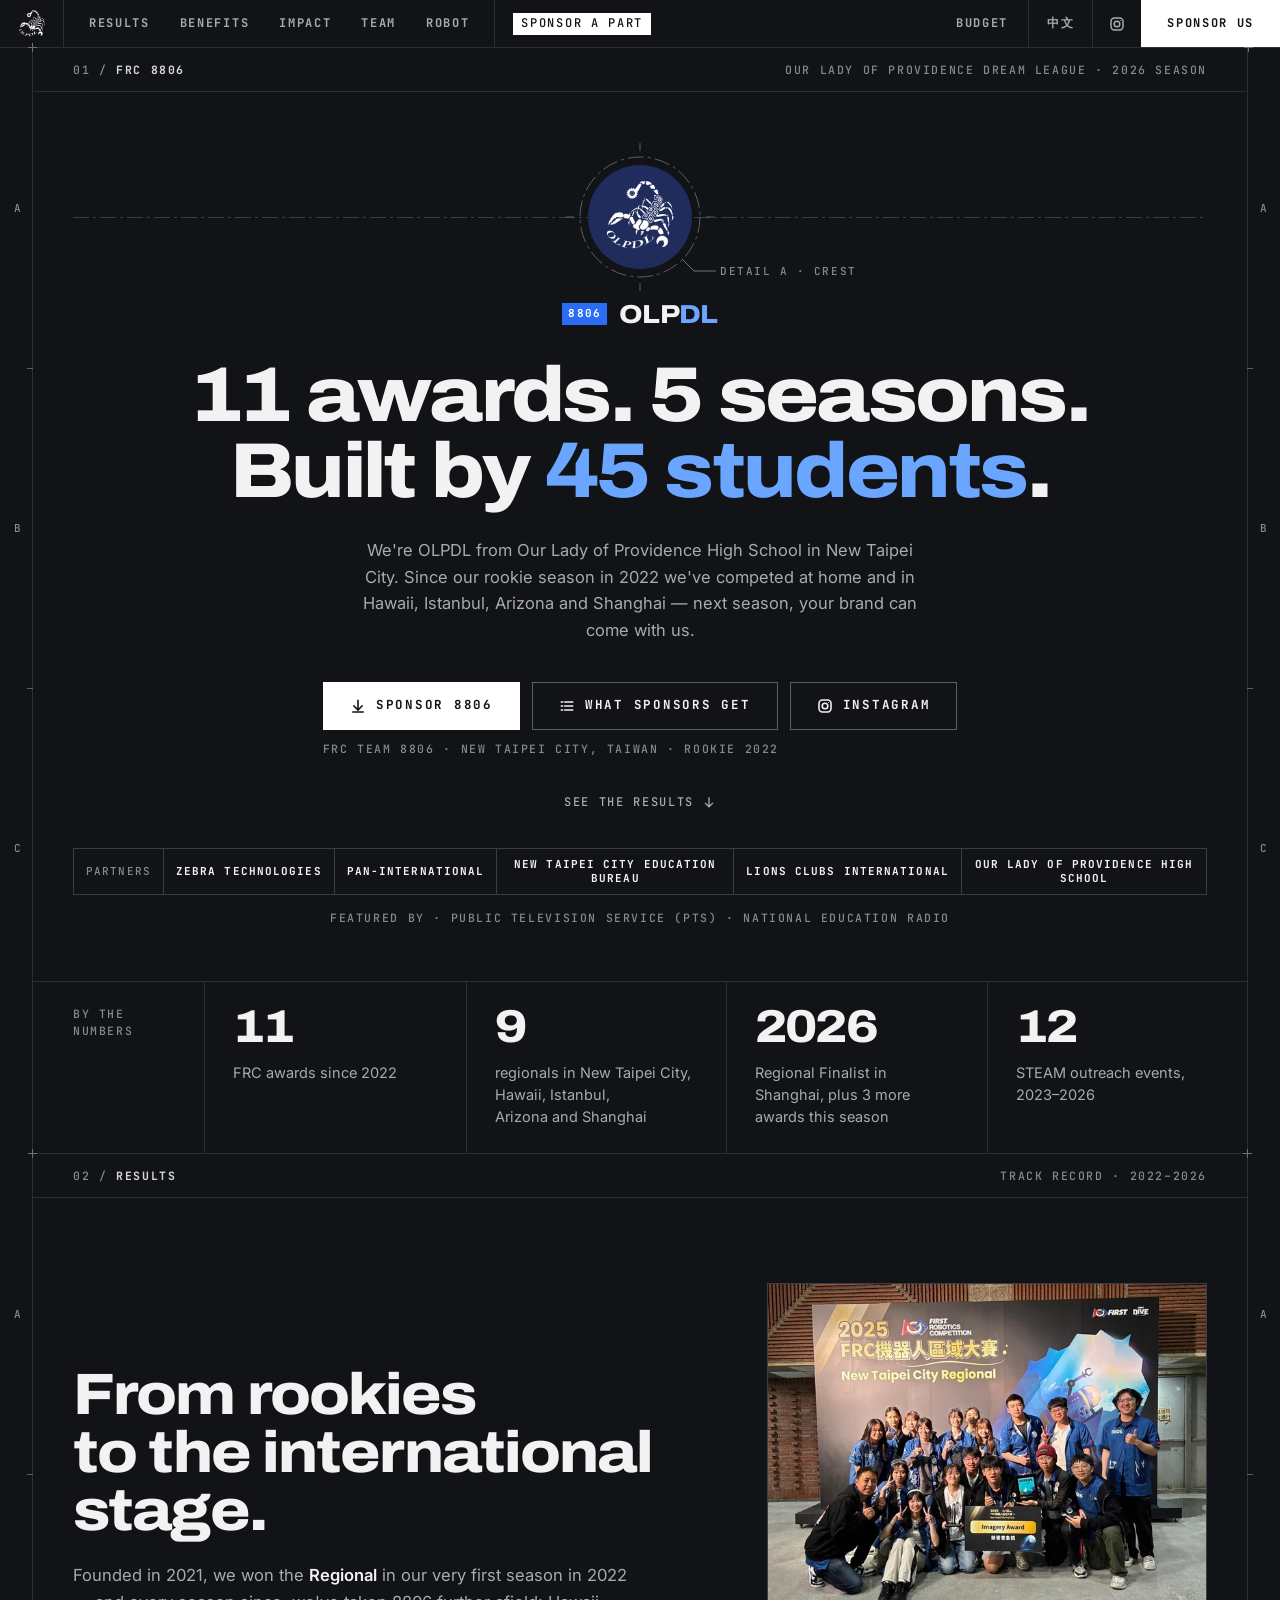
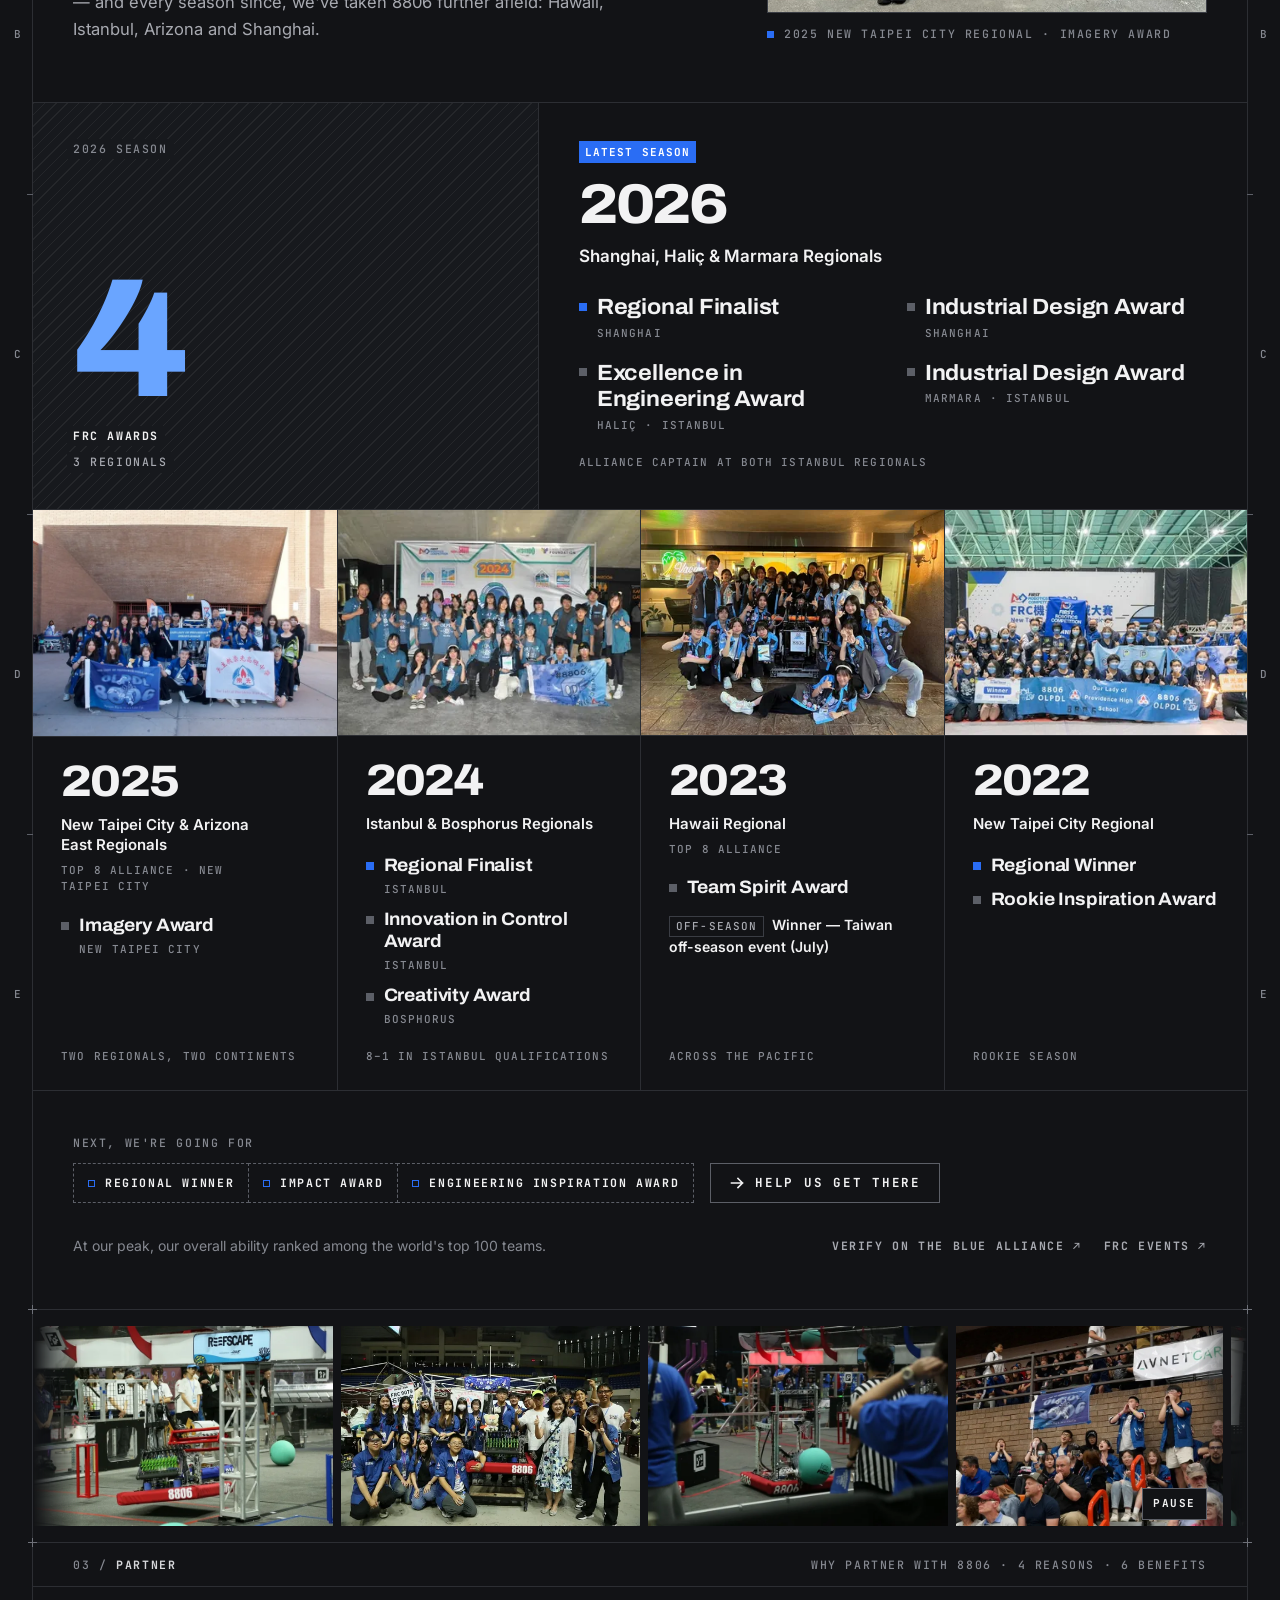
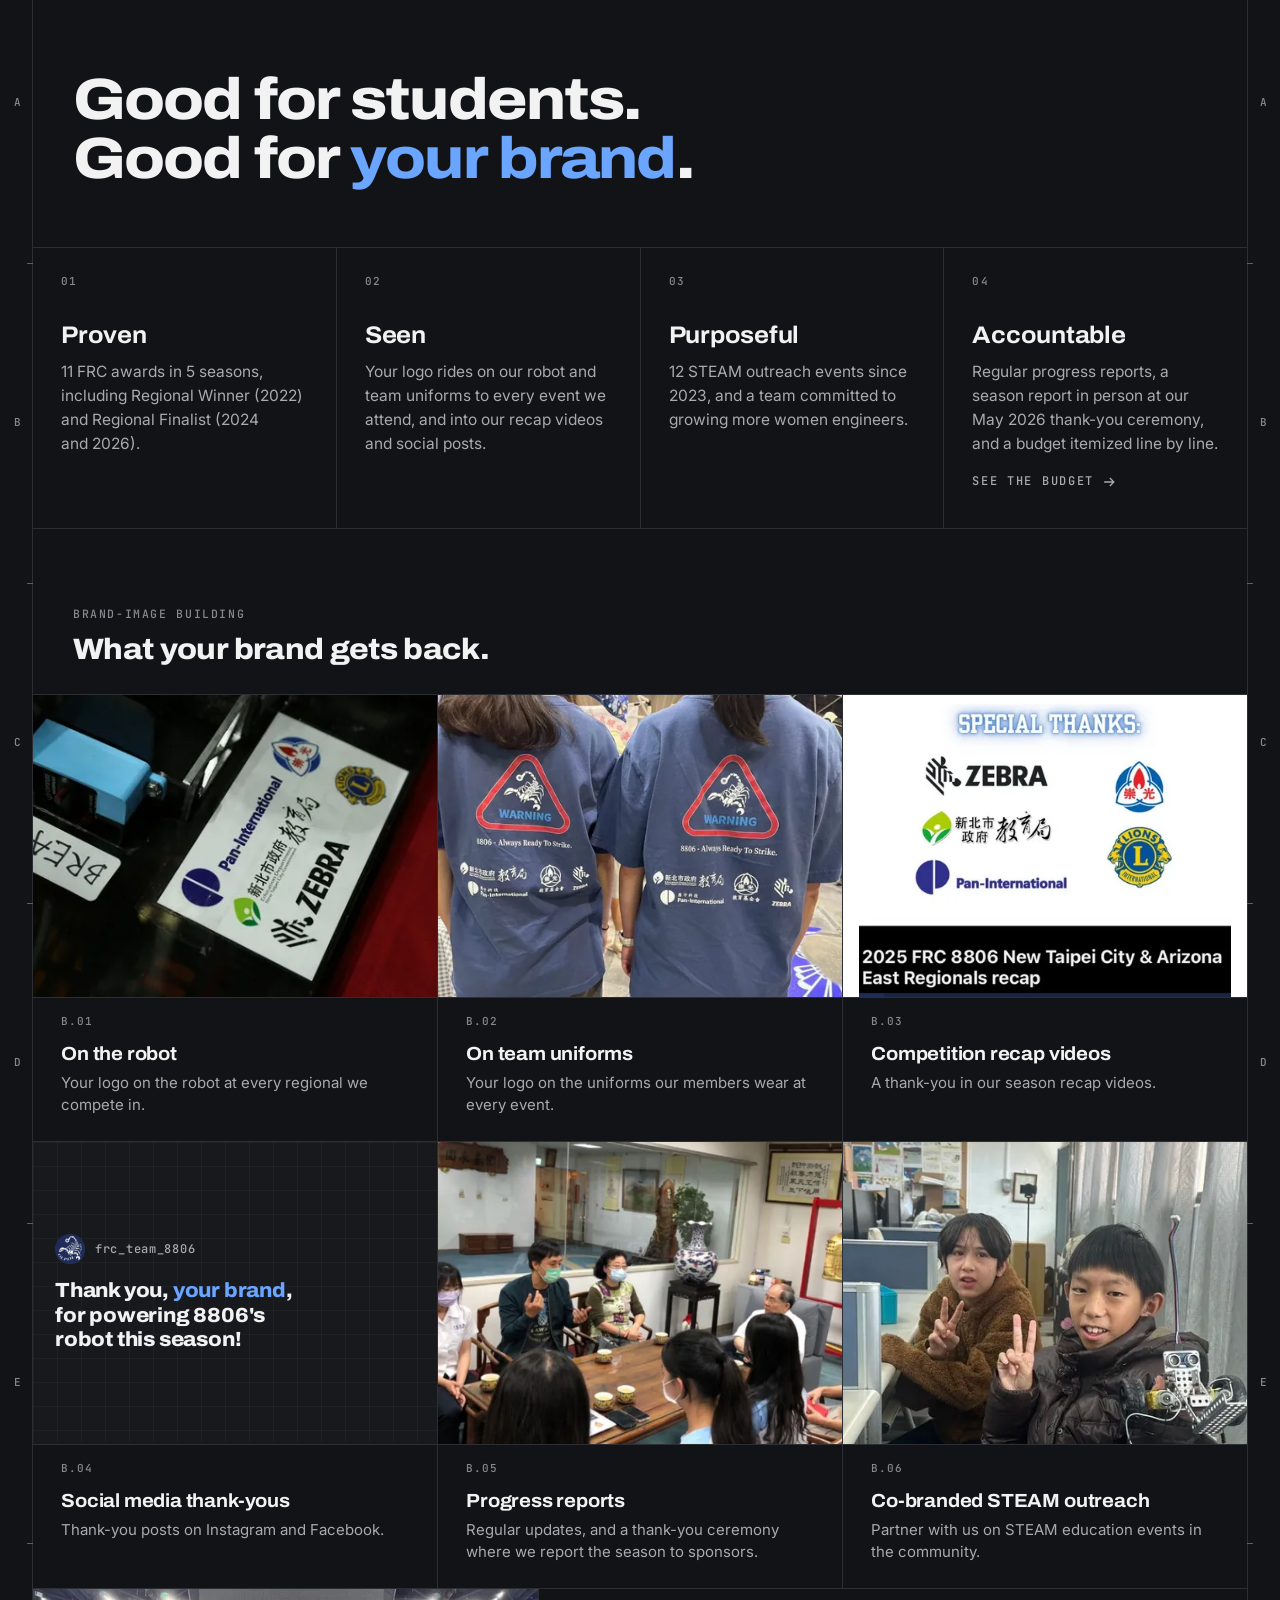
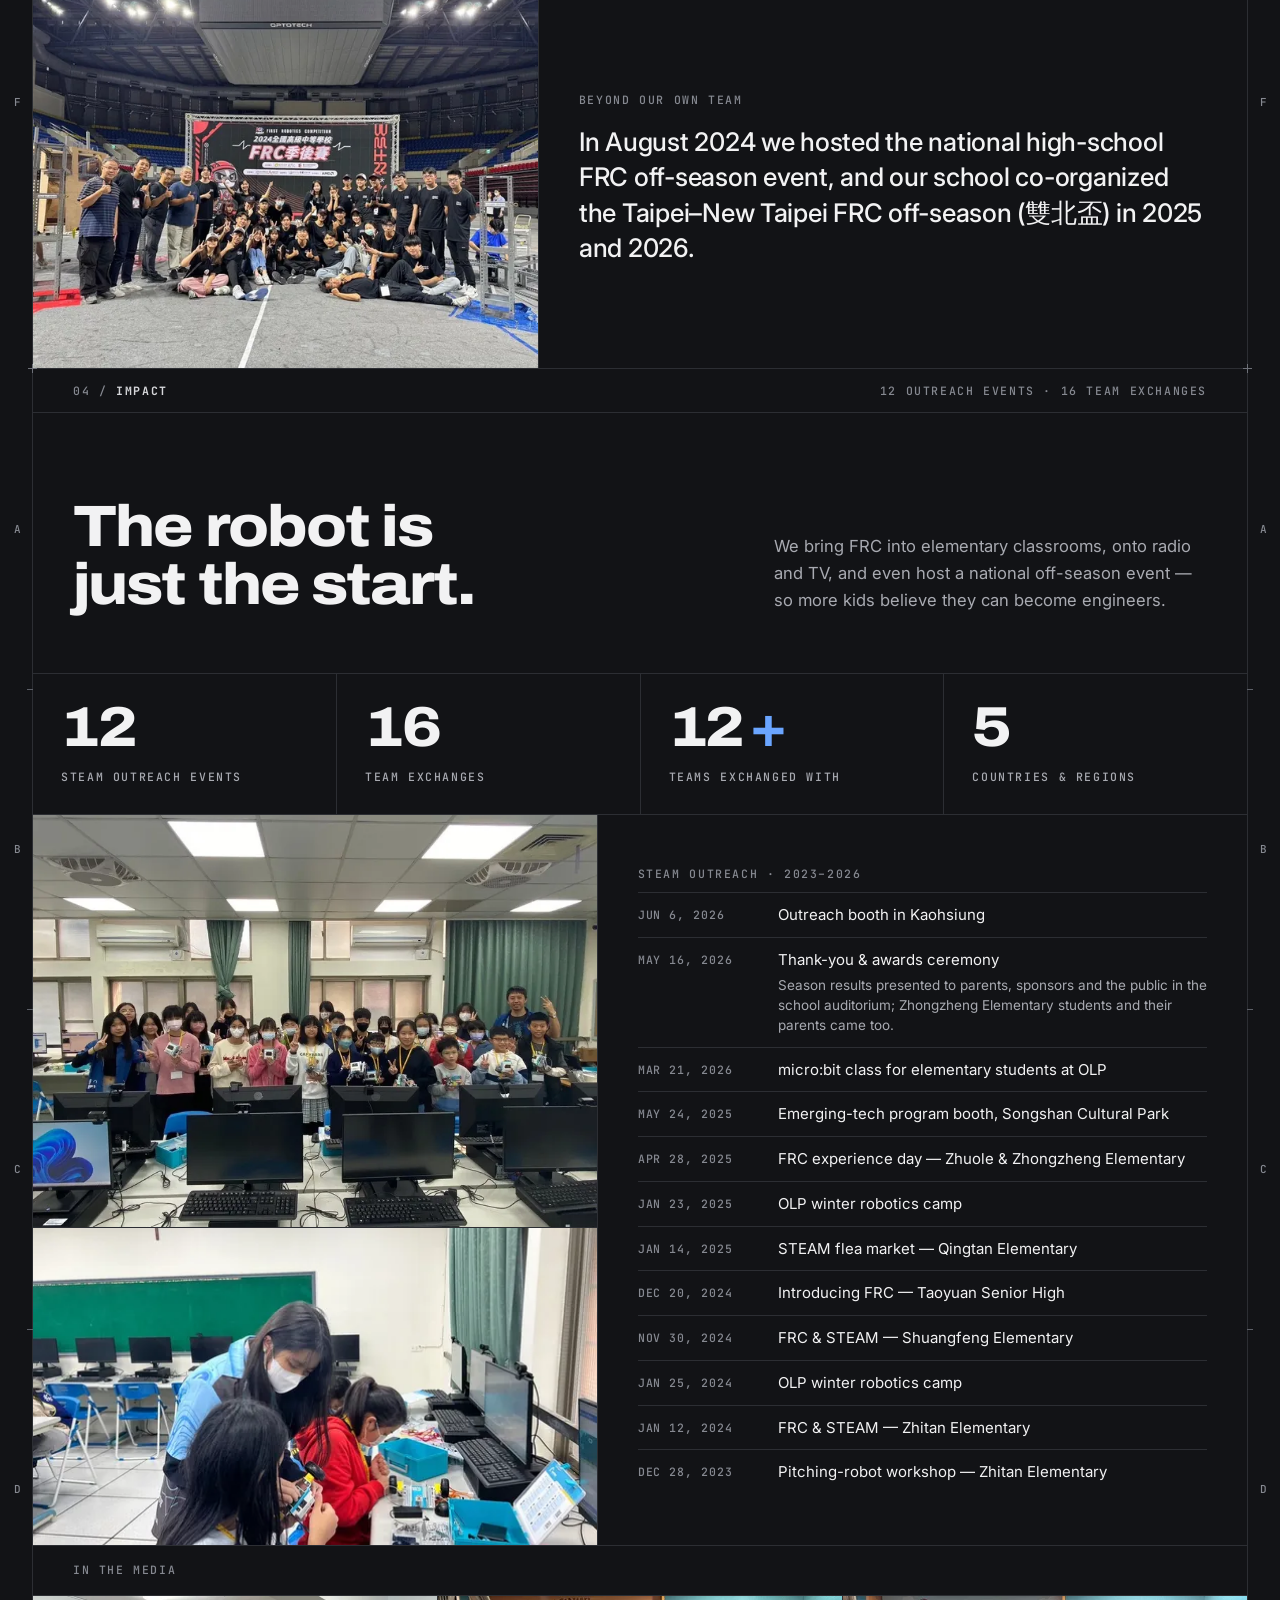
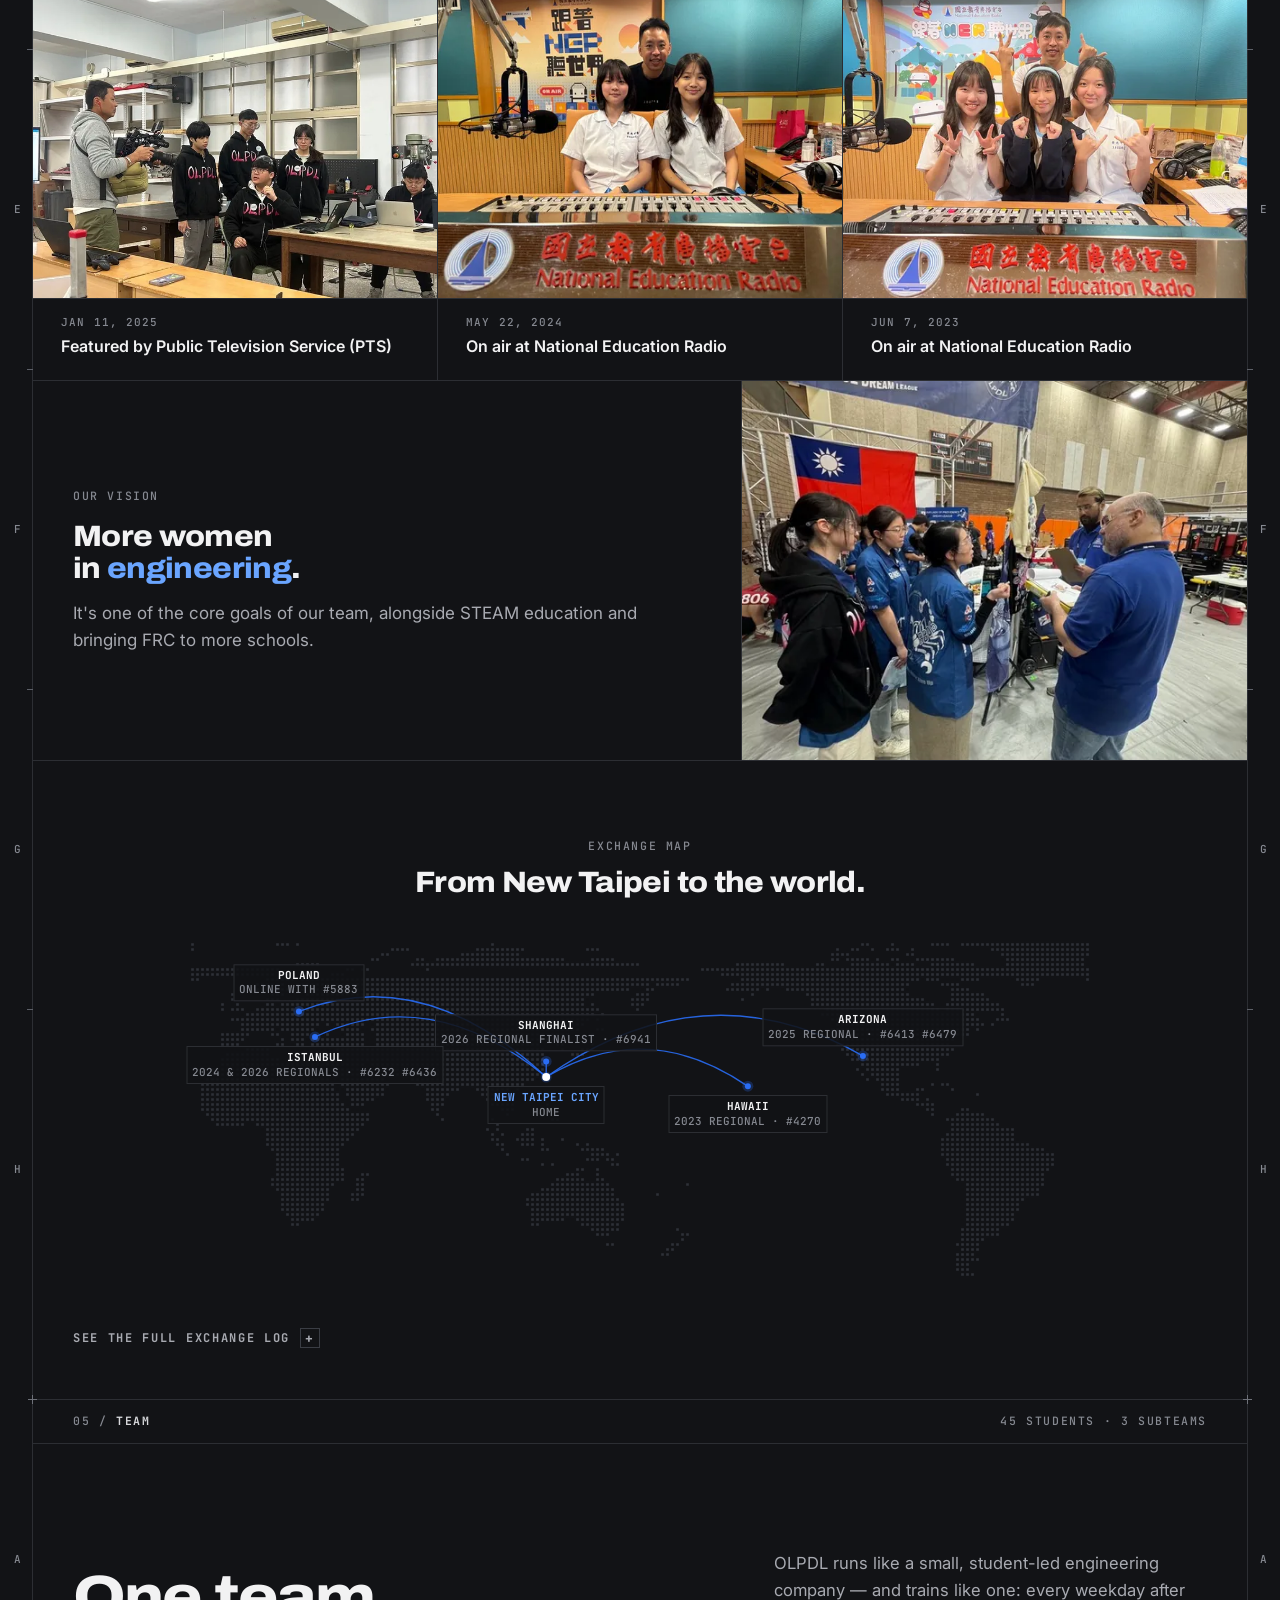
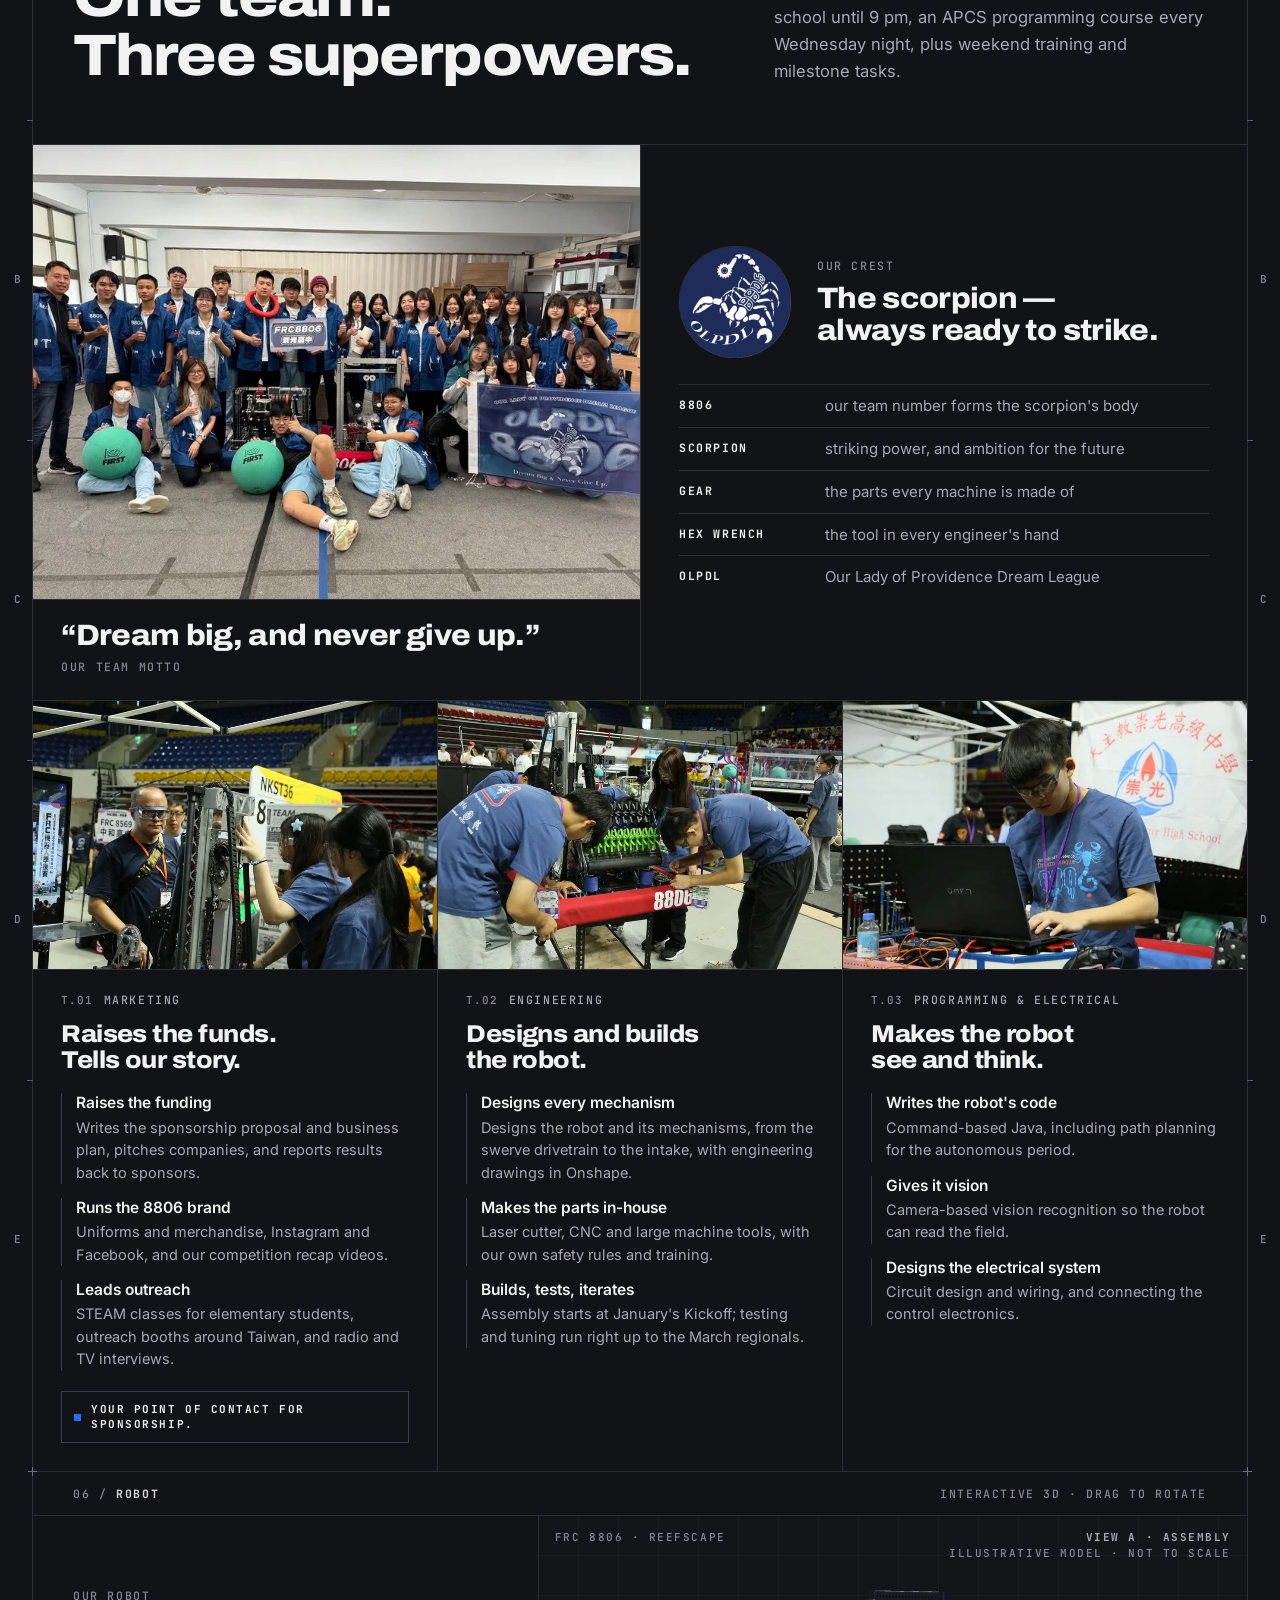
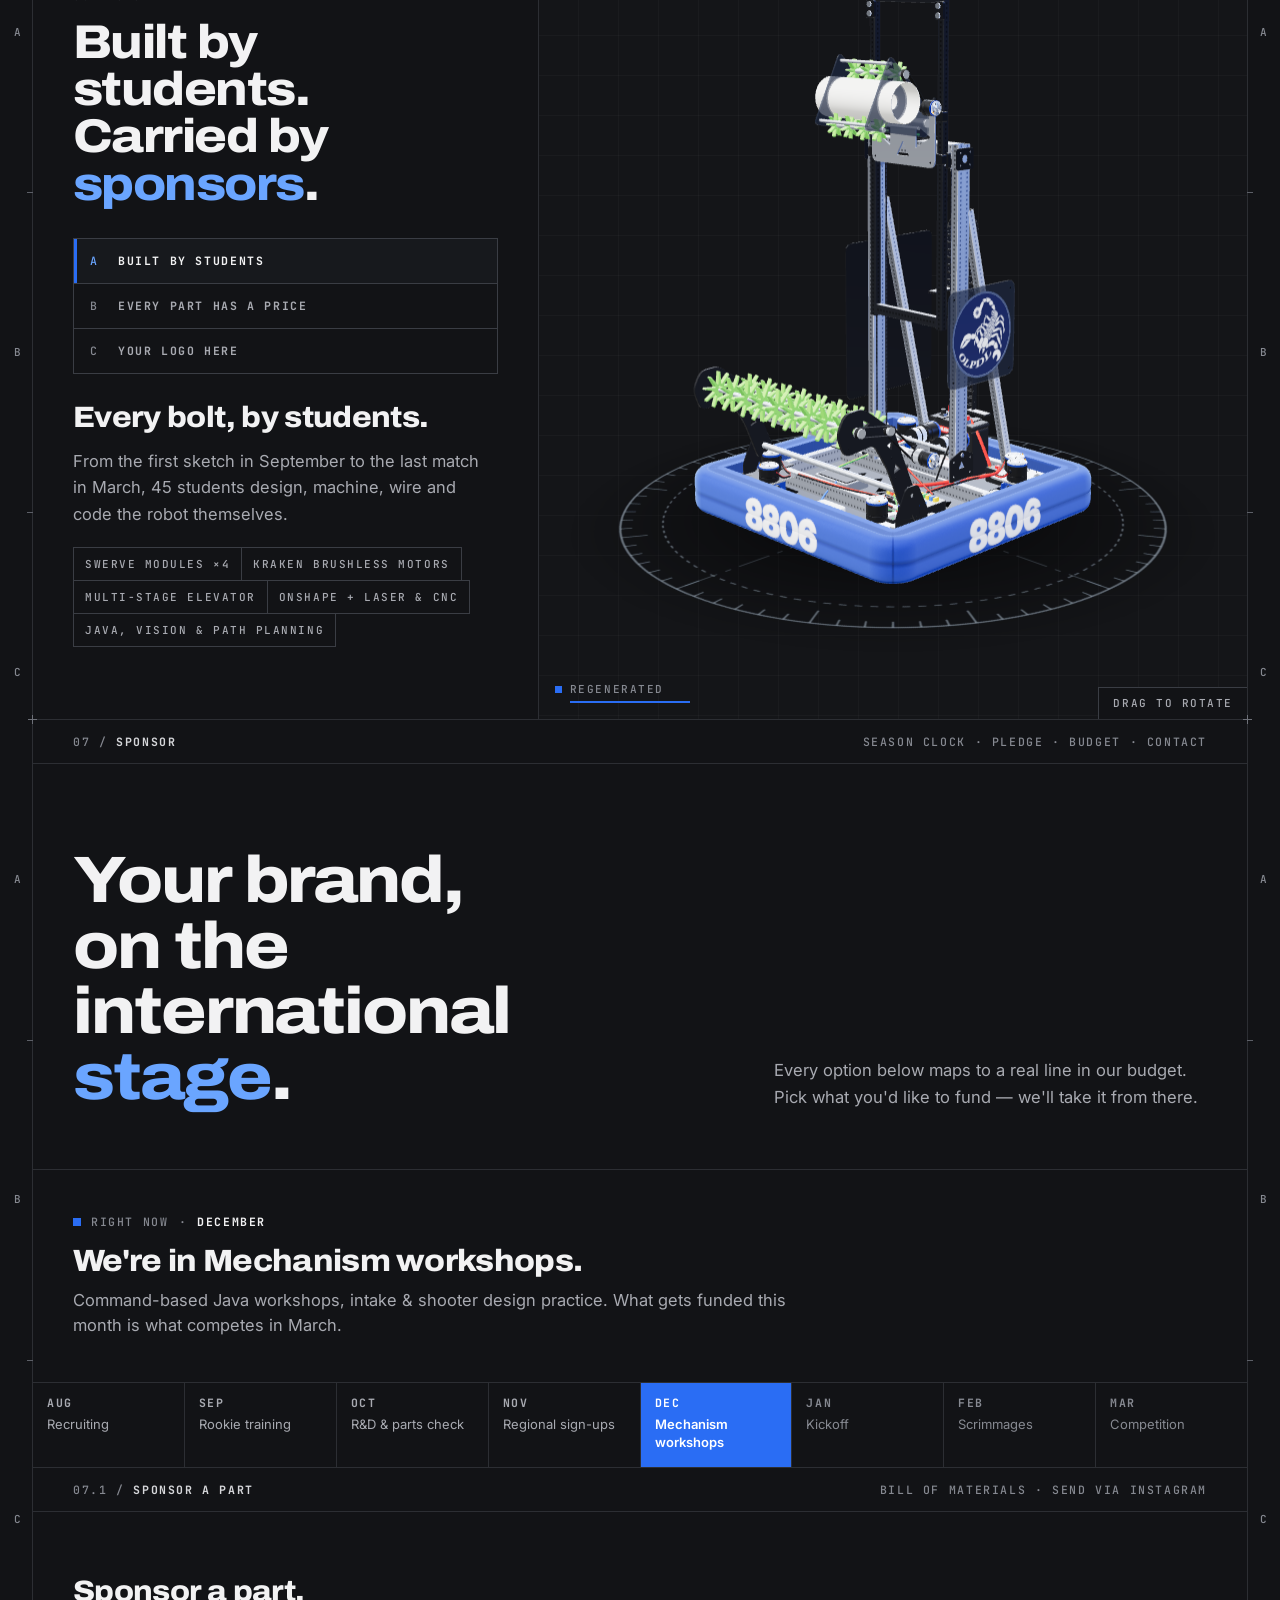
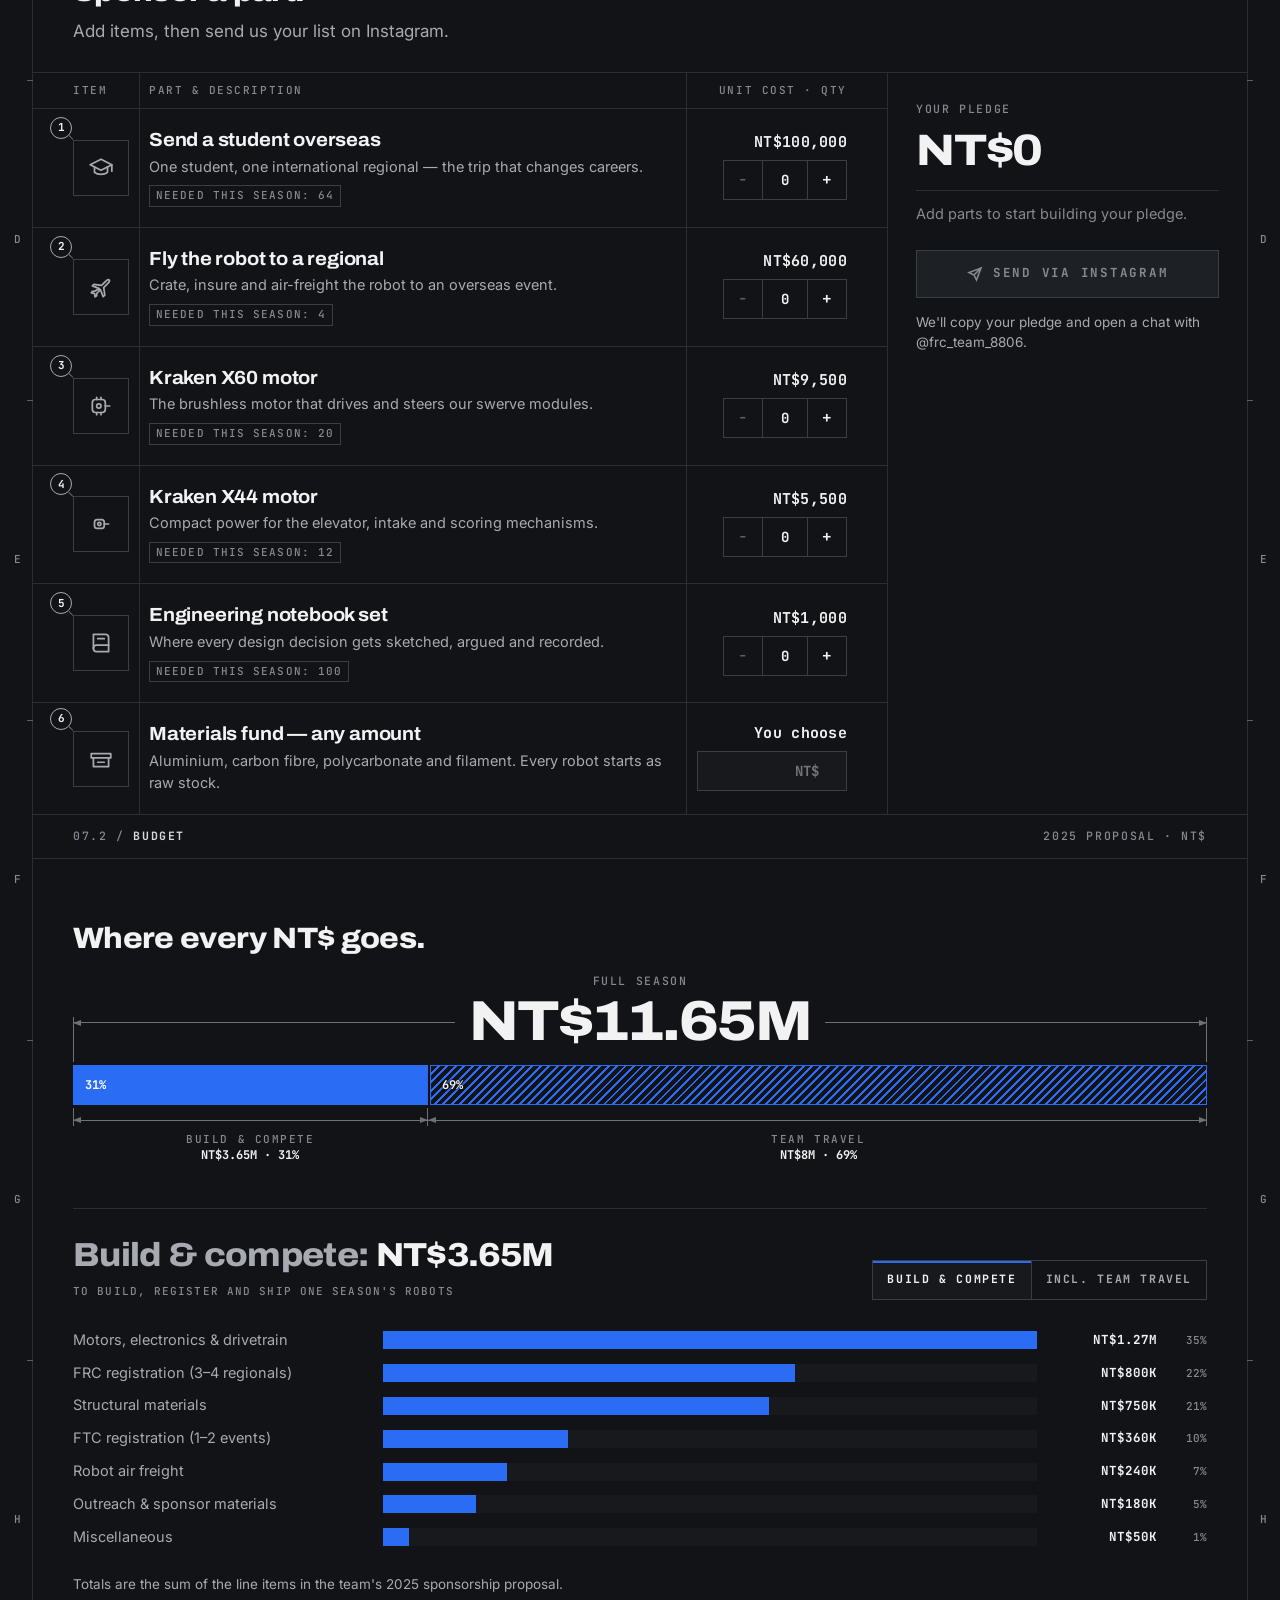
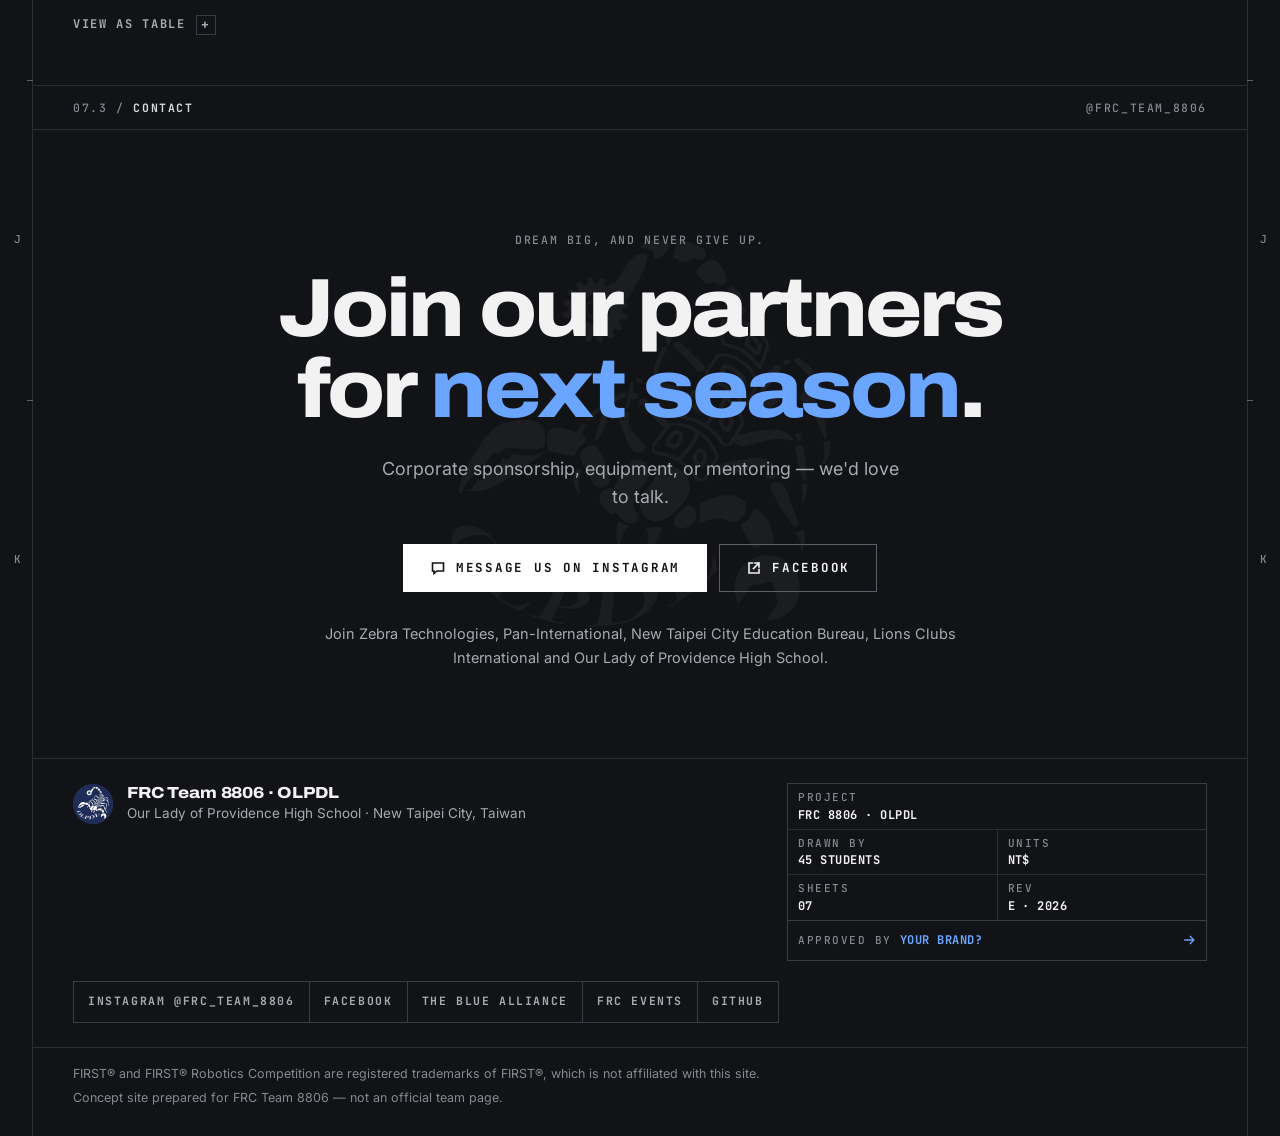
==== commit 493b1517: "Fix review findings on the CAD layer and motion system Design: - Cart and pledge message list parts " ====
--- a/index.html
+++ b/index.html
@@ -61,6 +61,8 @@
   <script type="importmap">
     { "imports": { "three": "./assets/vendor/three/three.module.min.js", "three/addons/": "./assets/vendor/three/addons/", "lenis": "./assets/vendor/lenis/lenis.mjs" } }
   </script>
+  <!-- smooth scrolling is desktop only (motion.js), so only desktops fetch it early -->
+  <link rel="modulepreload" href="assets/vendor/lenis/lenis.mjs" media="(hover: hover) and (pointer: fine) and (prefers-reduced-motion: no-preference)">
   <script type="module" src="assets/js/main.js"></script>
 
   <script type="application/ld+json">
@@ -149,7 +151,7 @@
           <span data-zh="<i class='js-n-seasons-zh'>五</i>個賽季，<i class='js-n-awards-zh'>十一</i>座獎項。"><i class="js-n-awards">11</i> awards. <i class="js-n-seasons">5</i> seasons.</span>
           <span data-zh="由&nbsp;<em class='accent nowrap'>45&nbsp;位學生</em><wbr>親手打造。">Built by <em class="accent">45 students</em>.</span>
         </h1>
-        <p class="hero__sub" data-zh="我們是來自新北市天主教崇光高中的 OLPDL。自 2022 年新秀賽季起，從新北主場一路征戰<i class='js-abroad-zh'>夏威夷、伊斯坦堡、亞利桑那與上海</i> — 下一季，讓你的品牌<span class='nowrap'>與我們同行</span>。">We're OLPDL from Our Lady of Providence High School in New Taipei City. Since our rookie season in 2022 we've competed at home and in <i class="js-abroad">Hawaii, Istanbul, Arizona and Shanghai</i> — next season, your brand can come with us.</p>
+        <p class="hero__sub" data-zh="我們是來自新北市天主教崇光高中的 OLPDL。自 2022 年新秀賽季起，從新北主場一路征戰<i class='js-abroad-zh'>夏威夷、伊斯坦堡、亞利桑那與上海</i> — <span class='nowrap'>下一季</span>，讓你的<span class='nowrap'>品牌</span><span class='nowrap'>與我們同行</span>。">We're OLPDL from Our Lady of Providence High School in New Taipei City. Since our rookie season in 2022 we've competed at home and in <i class="js-abroad">Hawaii, Istanbul, Arizona and Shanghai</i> — next season, your brand can come with us.</p>
 
         <div class="hero__actions">
           <div class="btns">
@@ -559,7 +561,7 @@
       <div class="pledge" id="pledge">
         <div class="strip strip--sub">
           <p class="strip__id"><span class="strip__n">07.1</span> / <b data-zh="認養零件">Sponsor a part</b></p>
-          <p class="strip__meta" data-zh="物料清單 · 透過 Instagram 傳送">Bill of materials · send via Instagram</p>
+          <p class="strip__meta" data-zh="物料清單<span class='strip__more'> · 透過 Instagram 傳送</span>">Bill of materials<span class="strip__more"> · send via Instagram</span></p>
         </div>
         <div class="pledge__head" data-reveal>
           <h3 class="h3" data-zh="認養一個零件。">Sponsor a part.</h3>
@@ -628,7 +630,7 @@
           <img class="cta__mark" src="assets/img/mark-white.webp" alt="" width="512" height="512" loading="lazy">
           <p class="label" data-zh="敢於夢想，永不放棄。">Dream big, and never give up.</p>
           <h2 class="h1 cta__title" data-reveal="lines"><span class="ln" style="--l:0"><span class="ln__i" data-zh="成為我們">Join our partners</span></span><span class="ln" style="--l:1"><span class="ln__i" data-zh="下一季的<em class='accent'>贊助夥伴</em>。">for <em class="accent">next season</em>.</span></span></h2>
-          <p class="cta__text" data-zh="不論是企業贊助、器材捐贈或技術指導，我們都很樂意聊聊。">Corporate sponsorship, equipment, or mentoring — we'd love to talk.</p>
+          <p class="cta__text" data-zh="不論是企業贊助、器材捐贈或技術指導，<span class='nowrap'>我們</span>都很樂意聊聊。">Corporate sponsorship, equipment, or mentoring — we'd love to talk.</p>
           <div class="btns btns--center" id="contact-buttons"></div>
           <p class="cta__sponsors" id="contact-sponsors"></p>
         </div>
--- a/assets/css/main.css
+++ b/assets/css/main.css
@@ -329,6 +329,7 @@
   .strip { gap: 16px; }
   .strip__meta { font-size: 11px; white-space: normal; text-overflow: clip; }
 }
+@media (max-width: 560px) { .strip__more { display: none; } }
 
 .sec__head {
   display: grid; grid-template-columns: minmax(0, 3fr) minmax(0, 2fr);
@@ -565,14 +566,16 @@
 
 .gallery { position: relative; padding: 16px 0; border-top: 1px solid var(--rule); } /* .marquee clips the strip */
 .marquee { overflow: hidden; -webkit-mask-image: linear-gradient(90deg, transparent, #000 4%, #000 96%, transparent); mask-image: linear-gradient(90deg, transparent, #000 4%, #000 96%, transparent); }
-.marquee__track { display: flex; gap: 8px; width: max-content; animation: marquee 70s linear infinite; }
+.marquee__track { display: flex; gap: 8px; width: max-content; }
+.marquee.is-live .marquee__track { animation: marquee 70s linear infinite; } /* initMarquee: doubled track + Pause button */
+.no-js .marquee { overflow-x: auto; scrollbar-width: none; } /* without JS, a still row you can scroll sideways */
 .marquee:hover .marquee__track { animation-play-state: paused; }
 .marquee__track img { height: 200px; width: auto; object-fit: cover; }
 @keyframes marquee { to { transform: translateX(-50%); } }
 @media (max-width: 760px) { .gallery { padding: 12px 0; } .marquee__track img { height: 140px; } }
 @media (prefers-reduced-motion: reduce) {
   .marquee { overflow-x: auto; scrollbar-width: none; }
-  .marquee__track { animation: none; }
+  .marquee.is-live .marquee__track { animation: none; }
 }
 
 /* ------------------------------------------------------------------ 03. why partner */
@@ -1000,6 +1003,8 @@
 .cart__note { margin-top: 14px; font-size: 13.5px; line-height: 1.55; color: var(--muted); }
 .cart__note.is-done { color: var(--accent-text); }
 @media (max-width: 1099px) { .pledge__grid { grid-template-columns: minmax(0, 1fr) 300px; } }
+/* the cart column is narrow just above the stacking point: a six-figure total must still fit */
+@media (min-width: 901px) and (max-width: 1099px) { .cart__total { font-size: clamp(34px, 3.6vw, 44px); } }
 @media (max-width: 900px) {
   .pledge__grid { grid-template-columns: minmax(0, 1fr); }
   .pledge__side { border-left: 0; border-top: 1px solid var(--rule); }
--- a/assets/css/cad.css
+++ b/assets/css/cad.css
@@ -120,6 +120,7 @@
     font: 500 11px/1.3 var(--f-mono); letter-spacing: var(--ls-mono); text-transform: uppercase; color: var(--dim);
   }
   .dlist__n { font-variant-numeric: tabular-nums; }
+  .dlist__sub .dlist__n { letter-spacing: 0; } /* "07.1" fills the column when tracked: keep a gap before the label */
   /* sub-sheets 07.1–07.3 hang off 07 on a tree line (a background image, so the current row's fill keeps it) */
   .dlist__sub a {
     padding-left: 22px;
@@ -233,7 +234,7 @@
   background: var(--cad); transform-origin: 0 50%; transform: rotate(45deg) translateX(11px);
 }
 @media (max-width: 760px) {
-  .part__icon .balloon { top: -15px; left: -15px; }
+  .part__icon .balloon { top: -11px; left: -11px; } /* centred on the icon's corner, clear of the screen edge */
   .part__icon .balloon::after { display: none; }
 }
 @media (max-width: 560px) { .part__icon .balloon { width: 18px; height: 18px; top: -12px; left: -12px; } }
@@ -260,6 +261,9 @@
 
 /* the cart's total rule: a drawing-style double line under the lines, above the actions */
 .cart__lines:not(:empty) { border-bottom: 3px double var(--rule-2); padding-bottom: 4px; }
+/* balloon, then the text: a wrapped line starts under the text, not under the balloon */
+.cart__item { display: flex; align-items: flex-start; gap: 6px; min-width: 0; }
+.cart__item .balloon--sm { flex: none; margin-right: 0; }
 
 /* ------------------------------------------------------------------ robot viewport */
 
--- a/assets/css/motion.css
+++ b/assets/css/motion.css
@@ -45,6 +45,9 @@
   transition: opacity var(--t-reveal) var(--ease) var(--d, 0ms), transform var(--t-reveal) var(--ease) var(--d, 0ms);
 }
 .mo [data-stagger] > * { transition-delay: calc(var(--d, 0ms) + min(var(--i, 0), var(--stagger-n)) * var(--stagger)); }
+/* Focus inside a block that hasn't placed yet (Tab moved faster than the reveal): show it at once. */
+html.mo :is([data-reveal], [data-stagger] > *):focus-within:not(.is-in),
+html.mo [data-stagger]:not(.is-in) > :focus-within { opacity: 1; transform: none; transition-duration: 0s; transition-delay: 0s; }
 @media screen {
   .mo [data-reveal=""]:not([data-stagger]):not(.is-in),
   .mo [data-stagger]:not(.is-in) > * { opacity: 0; transform: translateY(var(--rise)); }
@@ -223,13 +226,14 @@
 
 /* ------------------------------------------------------------------ ambient: map, season clock, photo strip */
 
-/* Map flight plan: the arcs fly out nearest-first (--k, renderMap), the pins land, then the labels;
-   each halo pulses three times and rests as a static disc. */
+/* Map flight plan: the arcs fly out nearest-first (--k, renderMap), and each place's pin and label land
+   together (the labels carry results, so they never wait long); each halo pulses twice, so everything
+   rests within 5 s, and stays as a static disc. */
 .map__arc { stroke-dasharray: 1; stroke-dashoffset: 0; }
 .mo .map__arc { transition: stroke-dashoffset var(--t-long) var(--ease) calc(var(--k, 0) * 140ms); }
-.mo .map__pin:not(.map__pin--home) { transform-box: fill-box; transform-origin: center; transition: transform 240ms var(--ease) calc(var(--k, 0) * 140ms + 1000ms); }
-.mo .map__label:not(.map__label--home) { transition: opacity var(--t-state) var(--ease) calc(var(--k, 0) * 140ms + 1100ms); }
-.mo .map.is-flown .map__halo { animation: halo 2.4s var(--ease) calc(var(--k, 0) * 140ms + 1100ms) 3 backwards; }
+.mo .map__pin:not(.map__pin--home) { transform-box: fill-box; transform-origin: center; transition: transform 240ms var(--ease) calc(var(--k, 0) * 140ms + 600ms); }
+.mo .map__label:not(.map__label--home) { transition: opacity var(--t-state) var(--ease) calc(var(--k, 0) * 140ms + 600ms); }
+.mo .map.is-flown .map__halo { animation: halo 1.6s var(--ease) calc(var(--k, 0) * 140ms + 800ms) 2 backwards; }
 @keyframes halo { from { transform: scale(0.6); opacity: 0.45; } to { transform: scale(2.6); opacity: 0; } }
 @media screen {
   .mo .map:not(.is-flown) .map__arc { stroke-dashoffset: 1; }
@@ -237,8 +241,8 @@
   .mo .map:not(.is-flown) .map__label:not(.map__label--home) { opacity: 0; }
 }
 
-/* season clock: the "right now" square blinks three times, then stays on */
-.mo .now__pulse { animation: blink 1.6s steps(2, jump-none) 3; }
+/* season clock: the "right now" square blinks three times once the clock is on screen, then stays on */
+.mo .now.is-in .now__pulse { animation: blink 1.6s steps(2, jump-none) 400ms 3; }
 @keyframes blink { 50% { opacity: 0.25; } }
 
 /* Photo strip: the only endless motion, so it has a Pause / Play button (initMarquee in main.js; it is
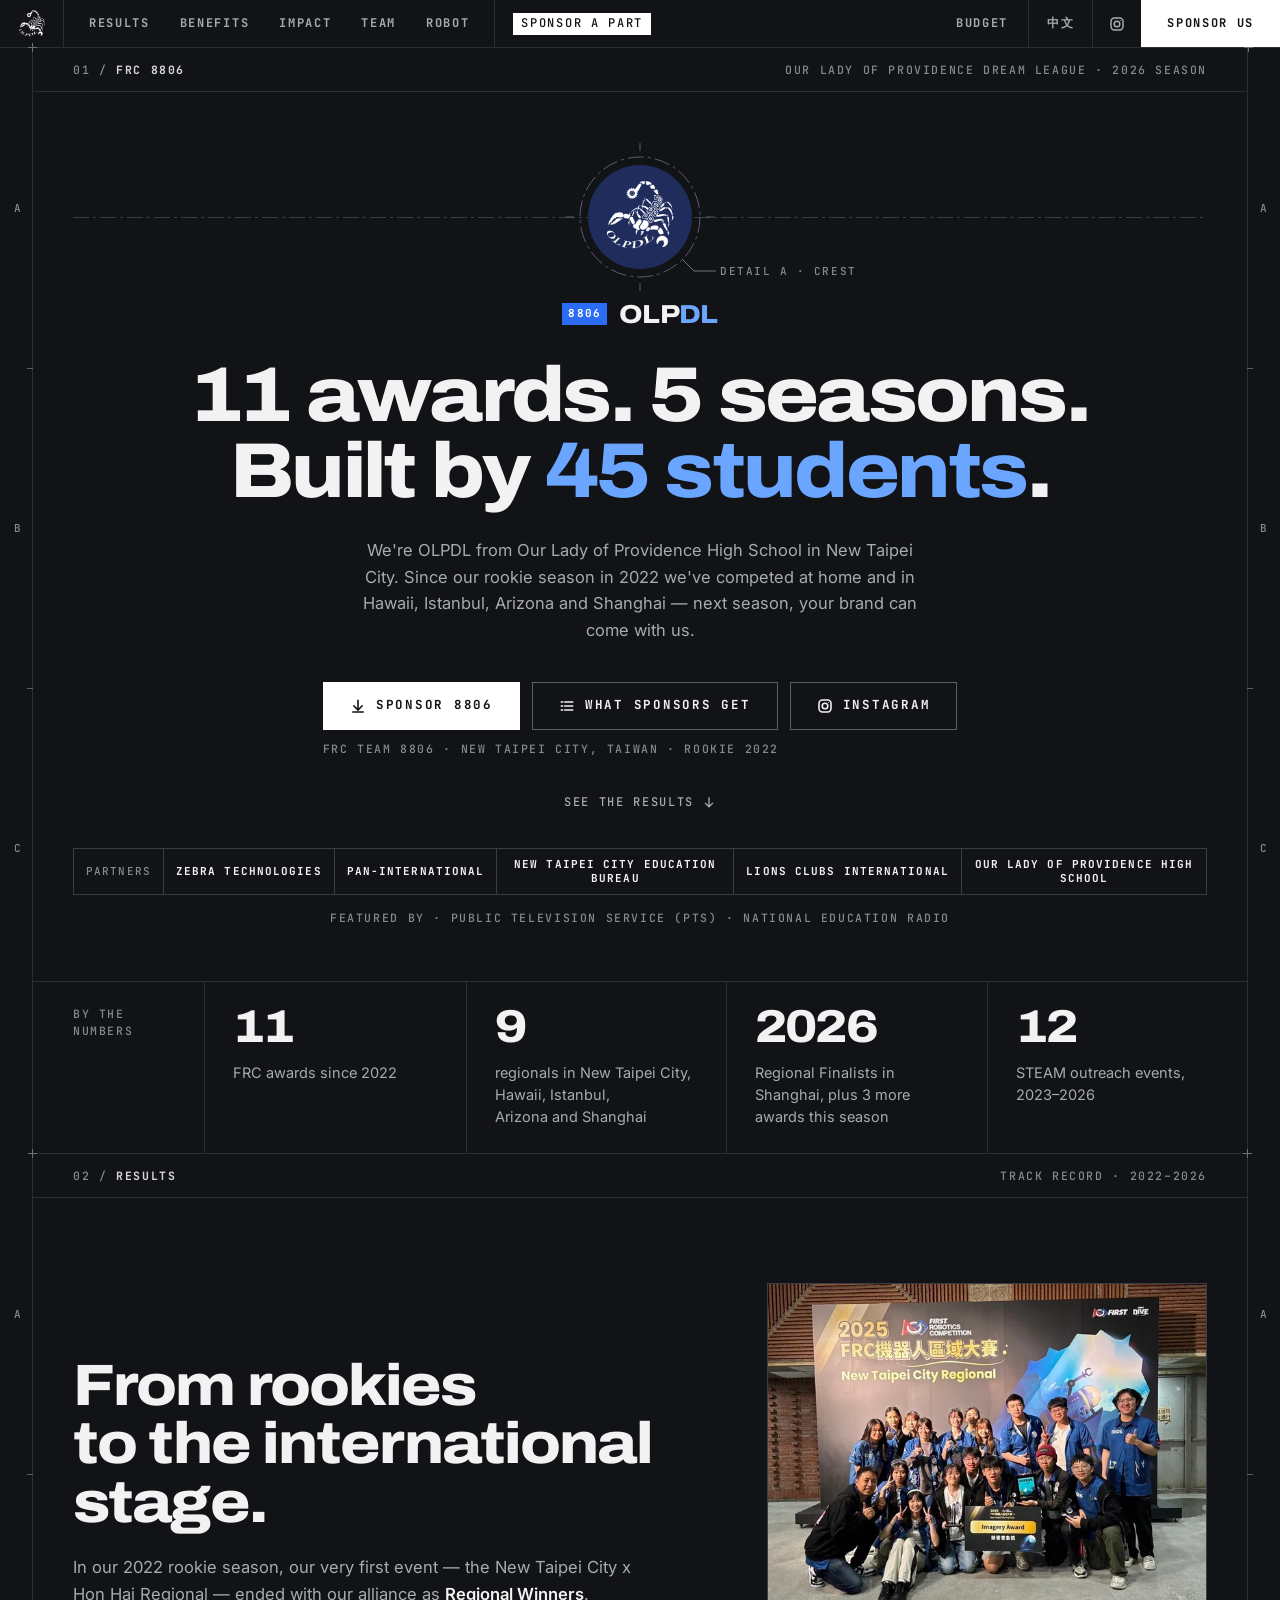
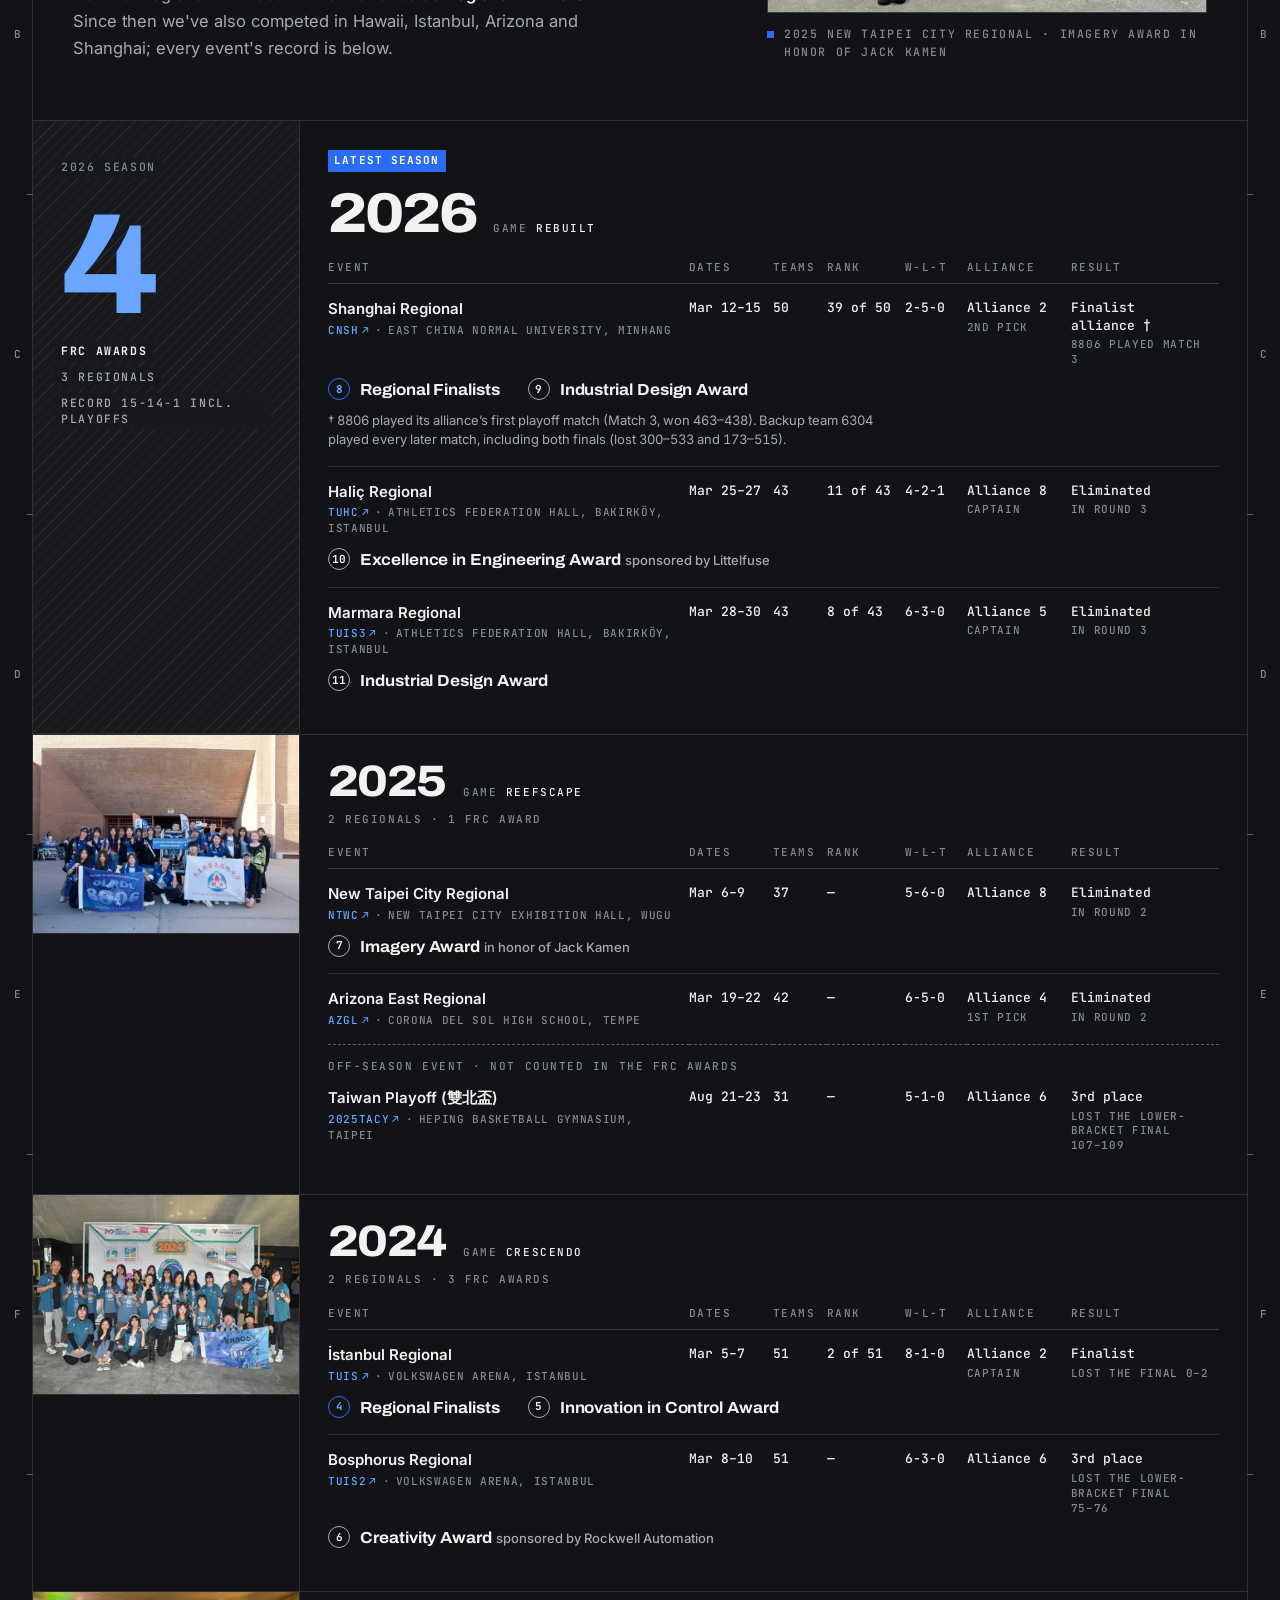
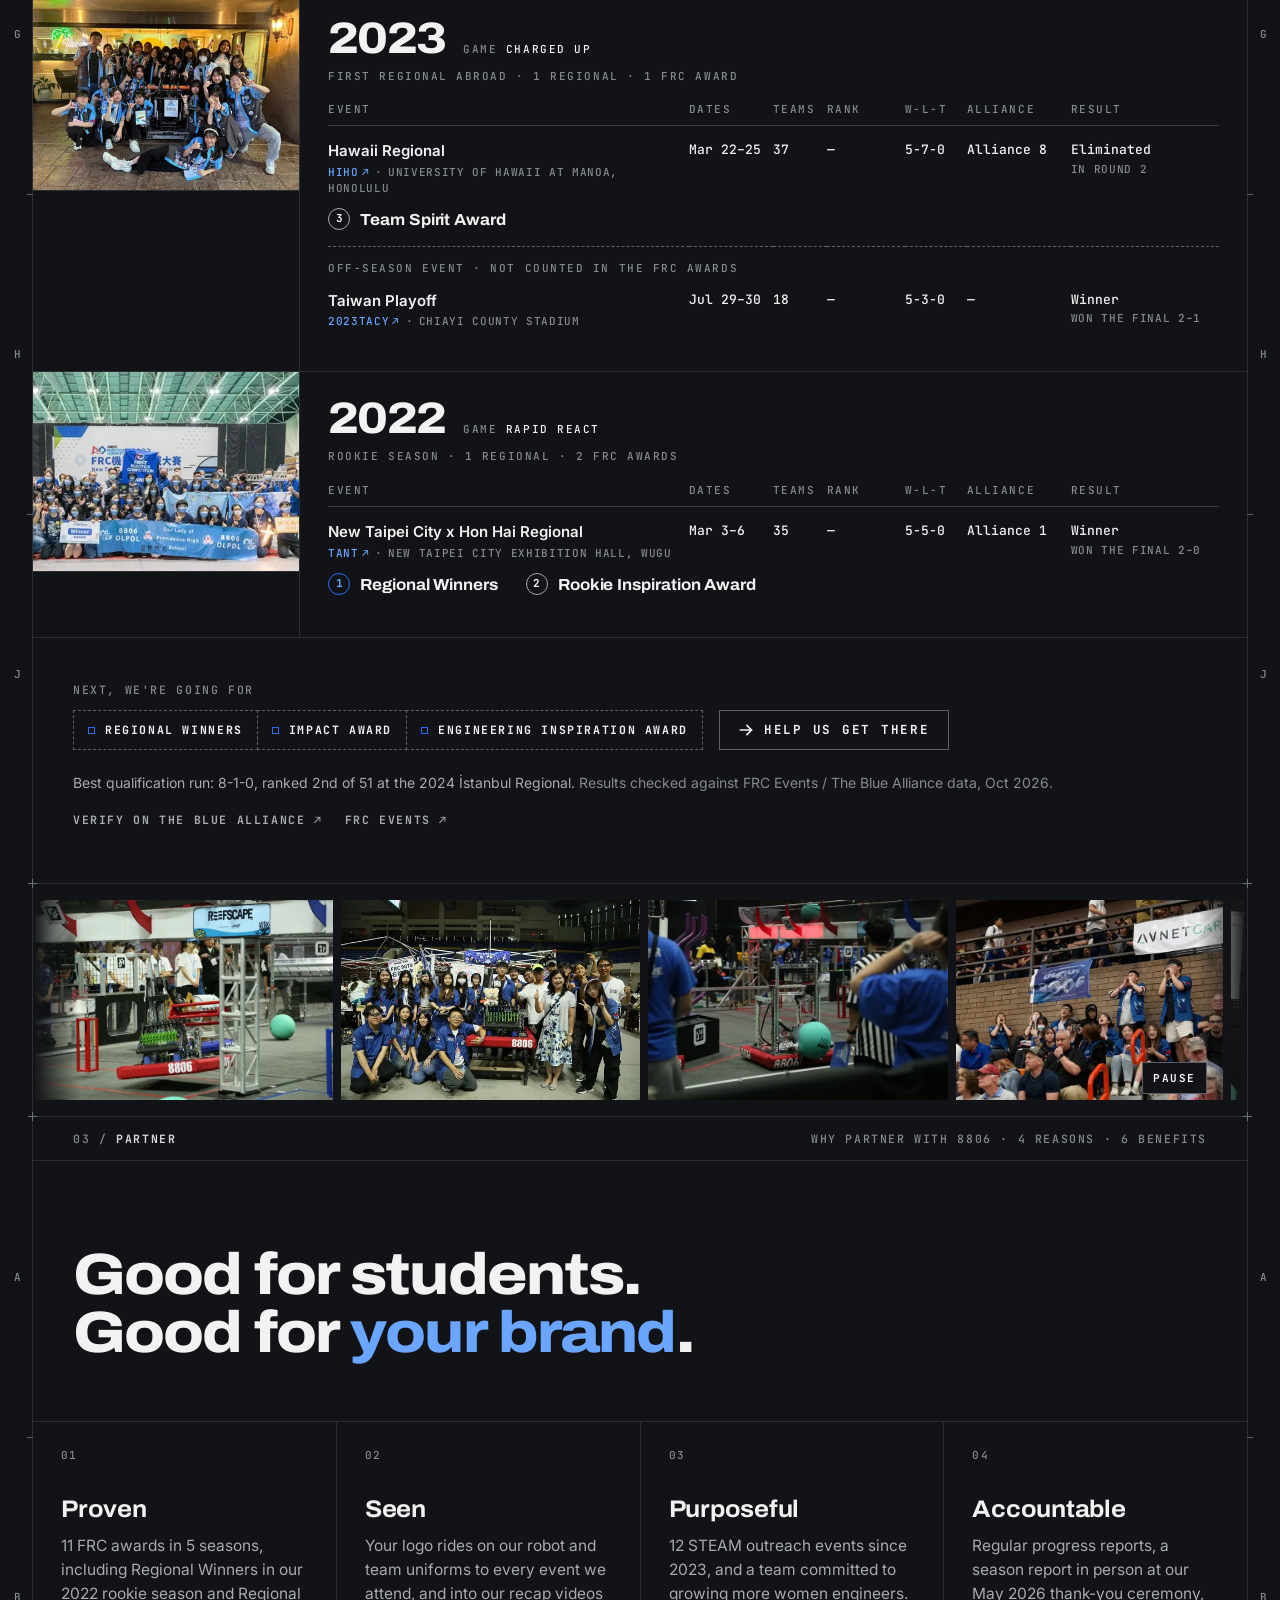
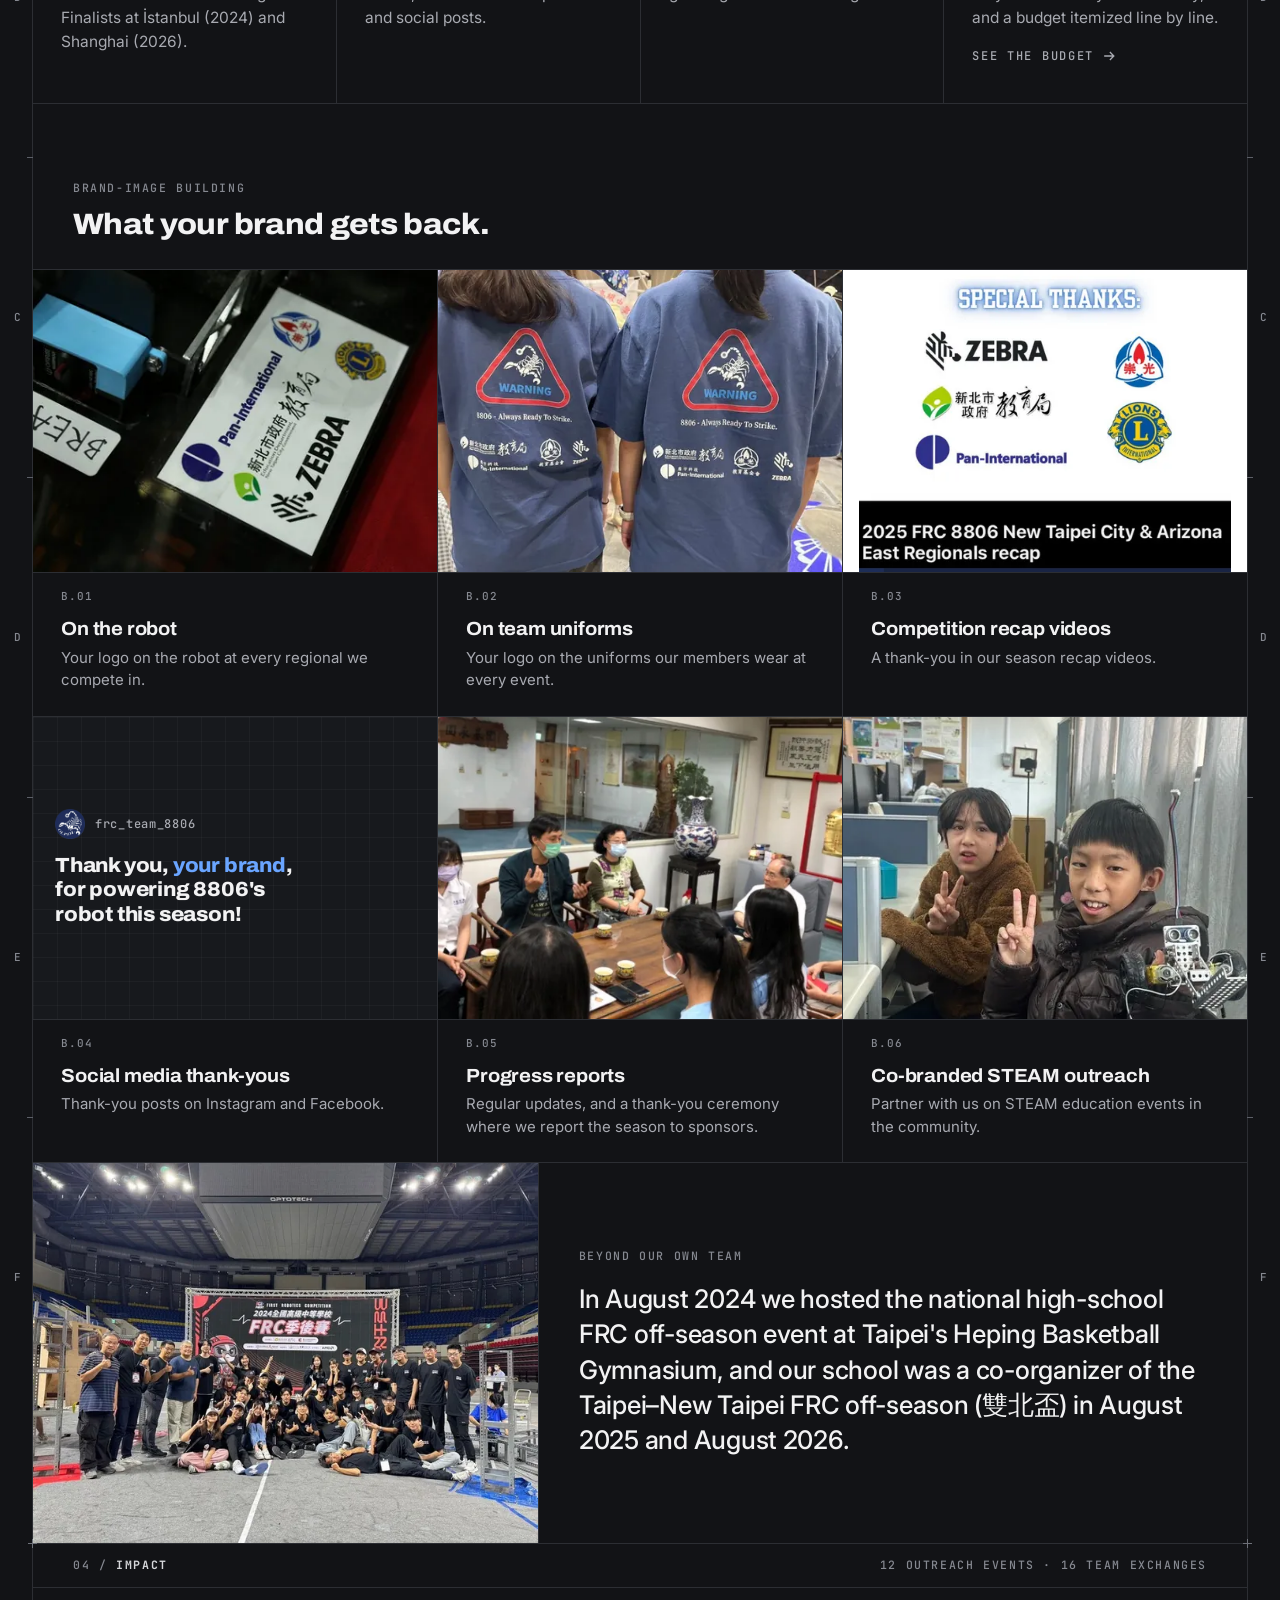
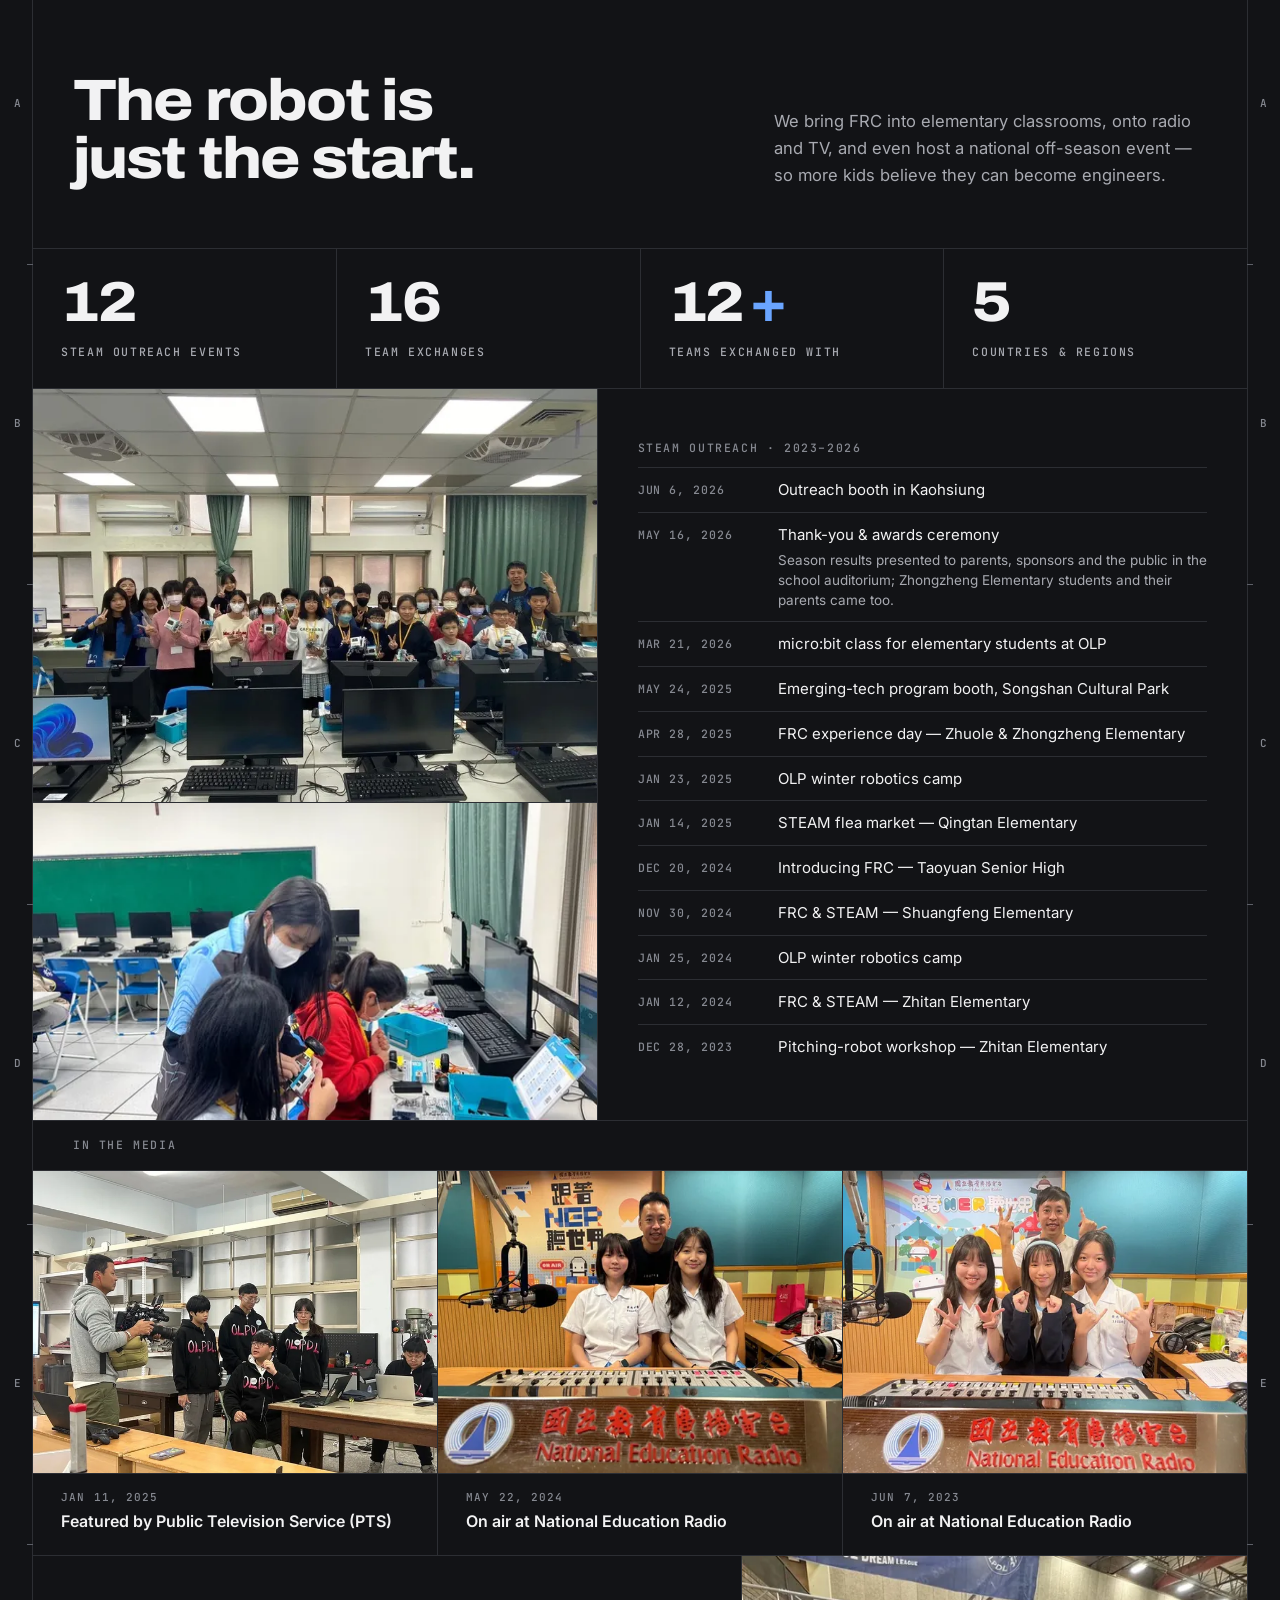
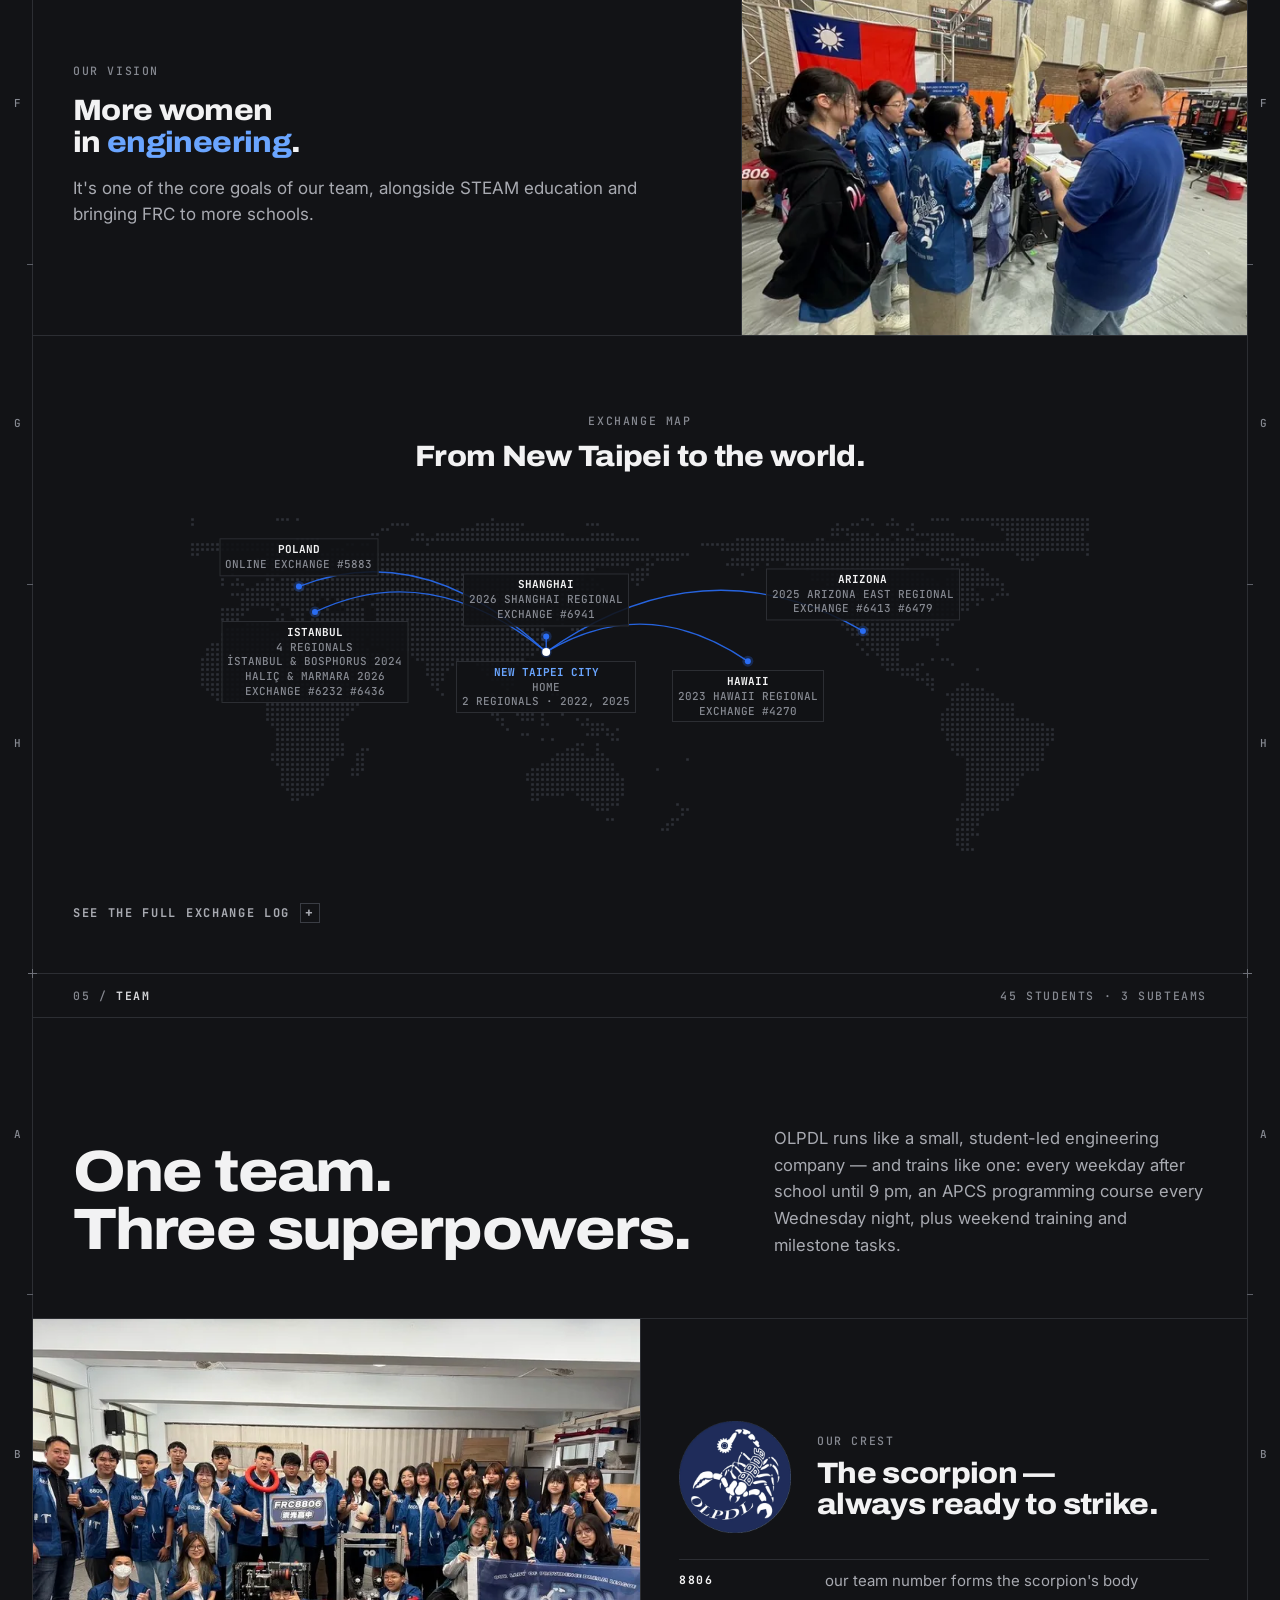
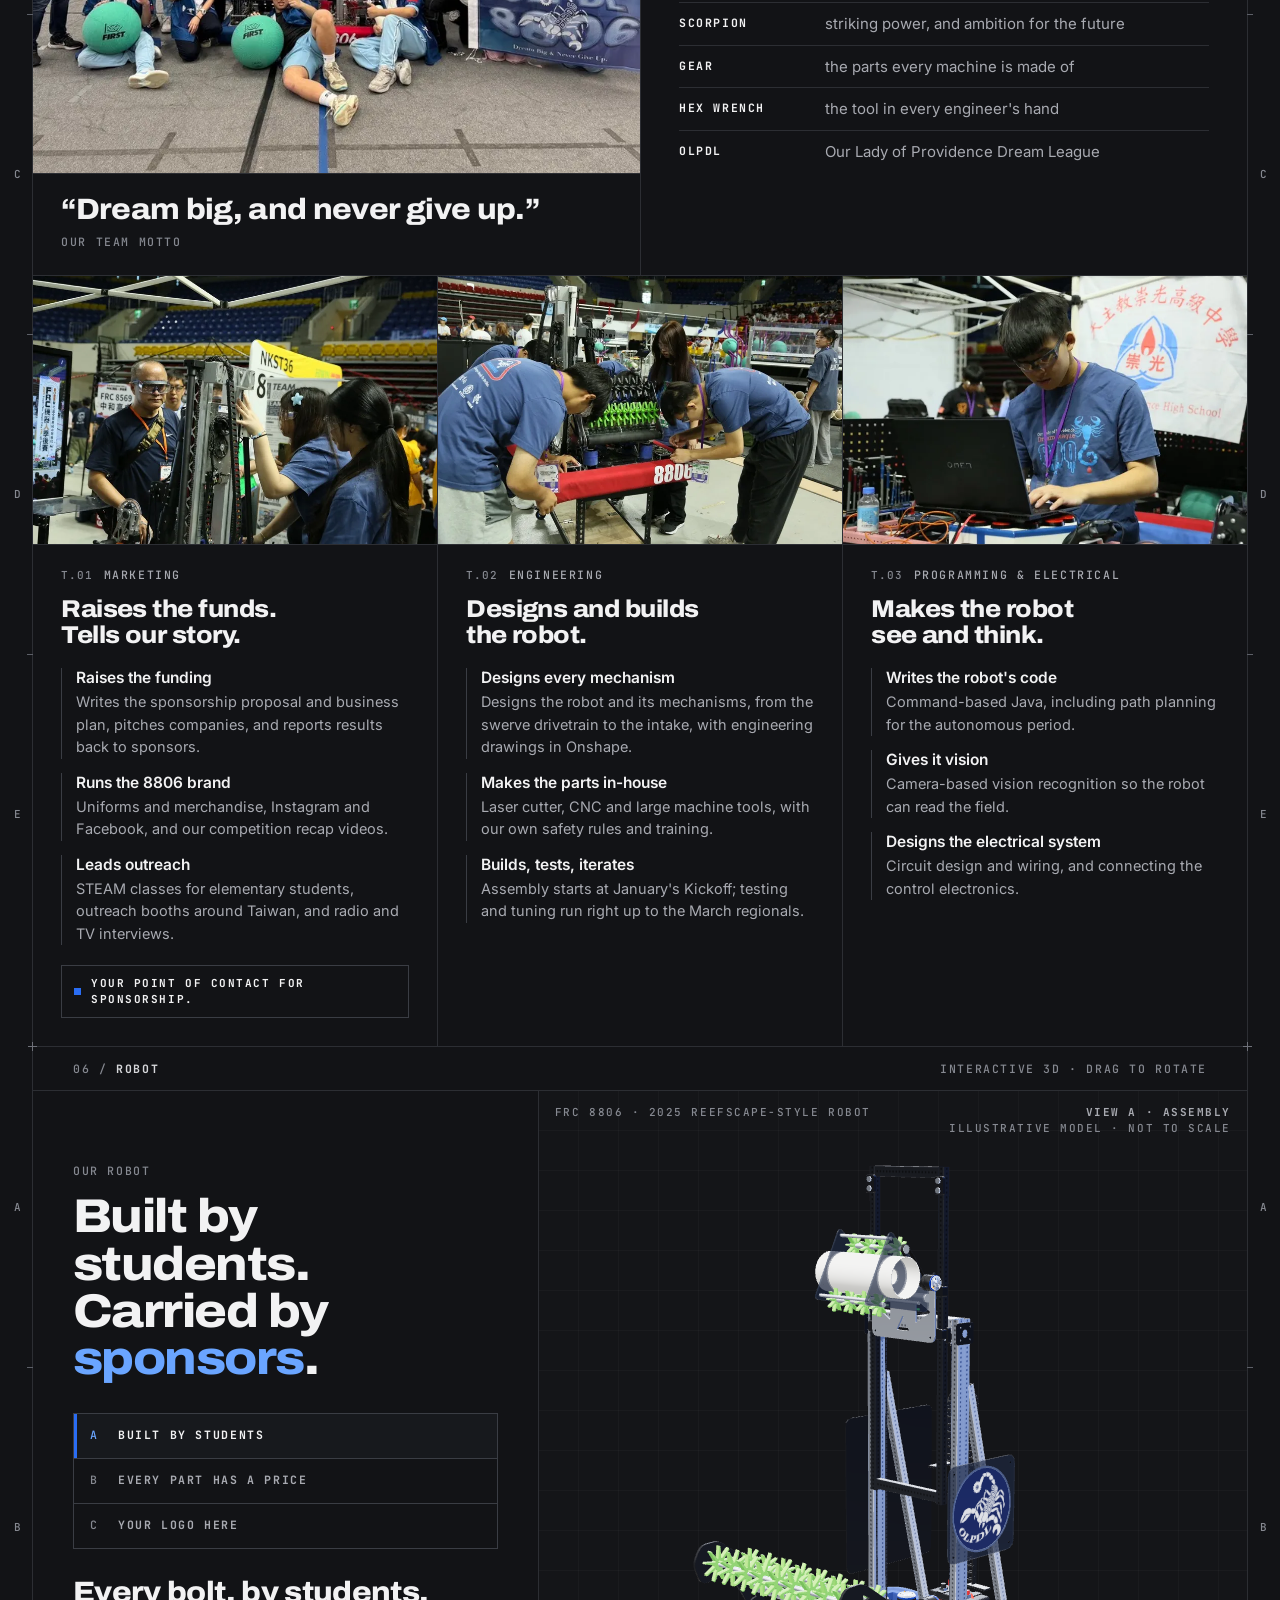
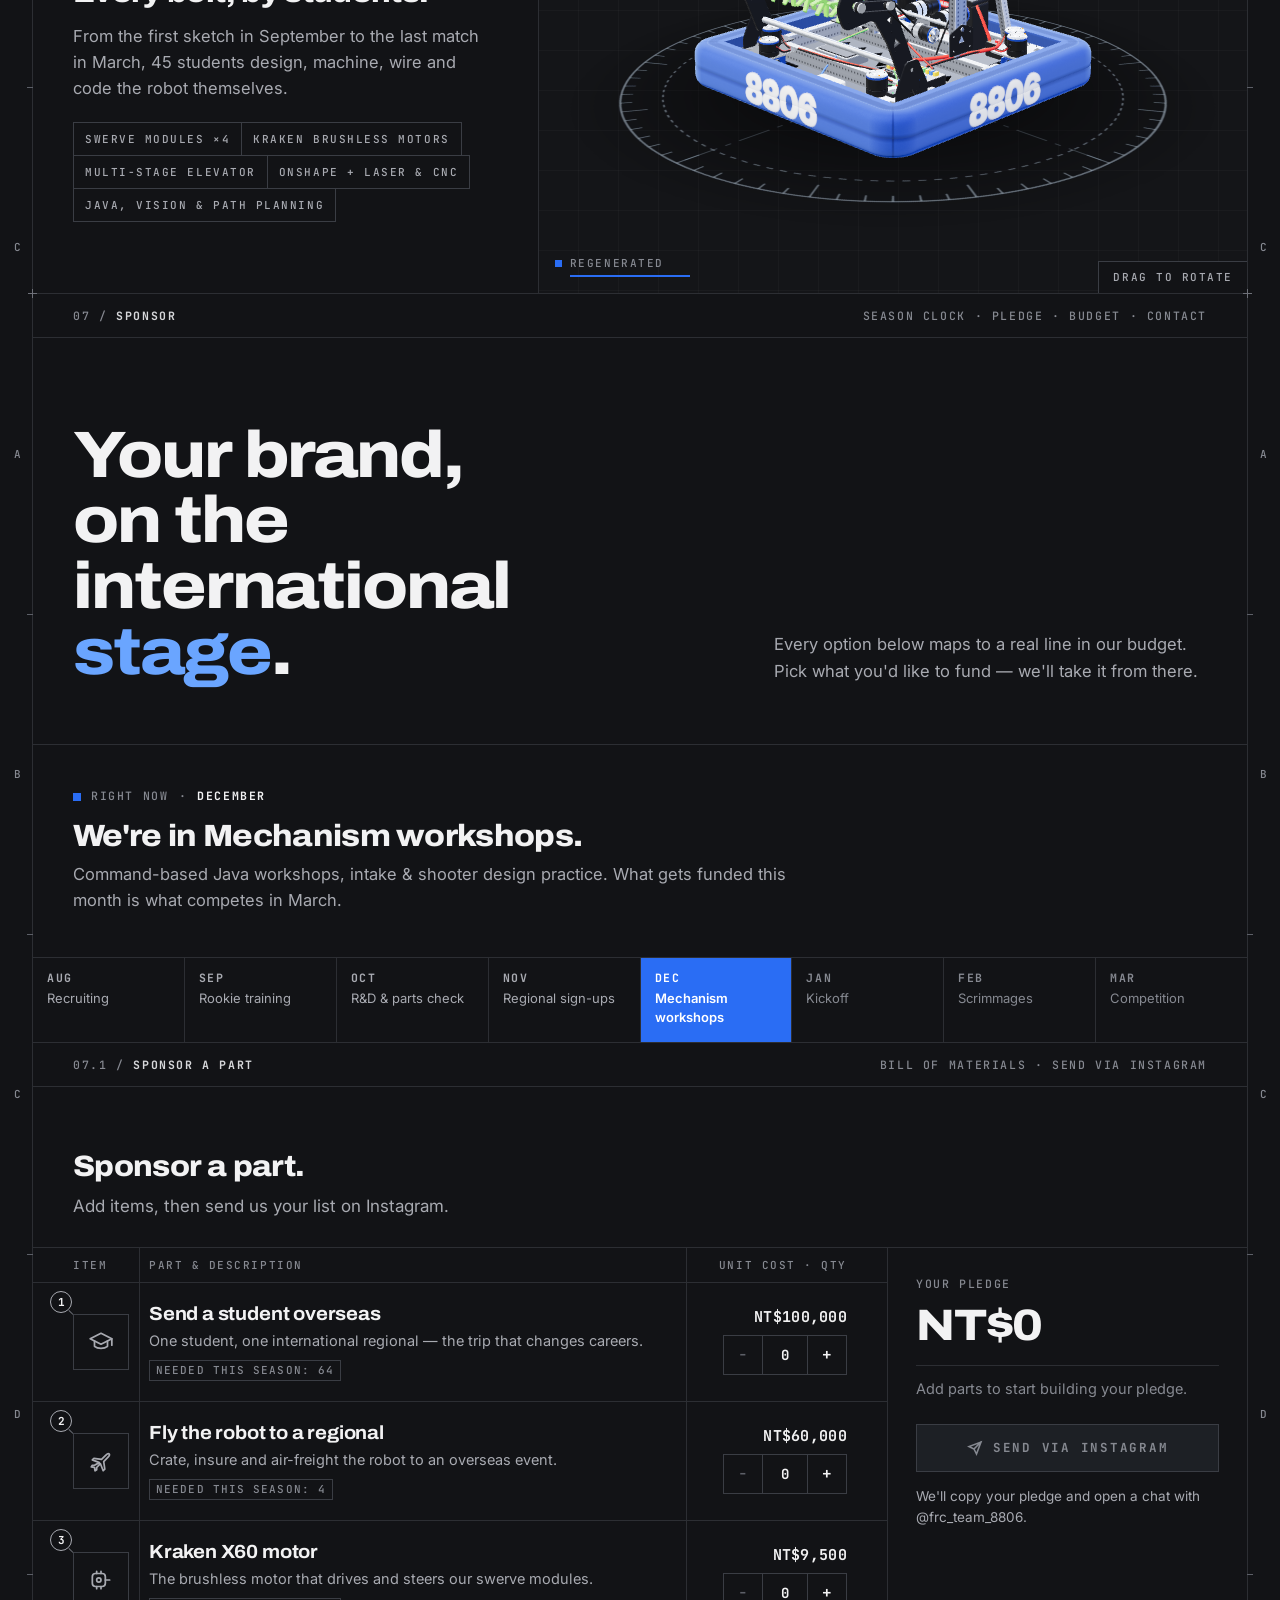
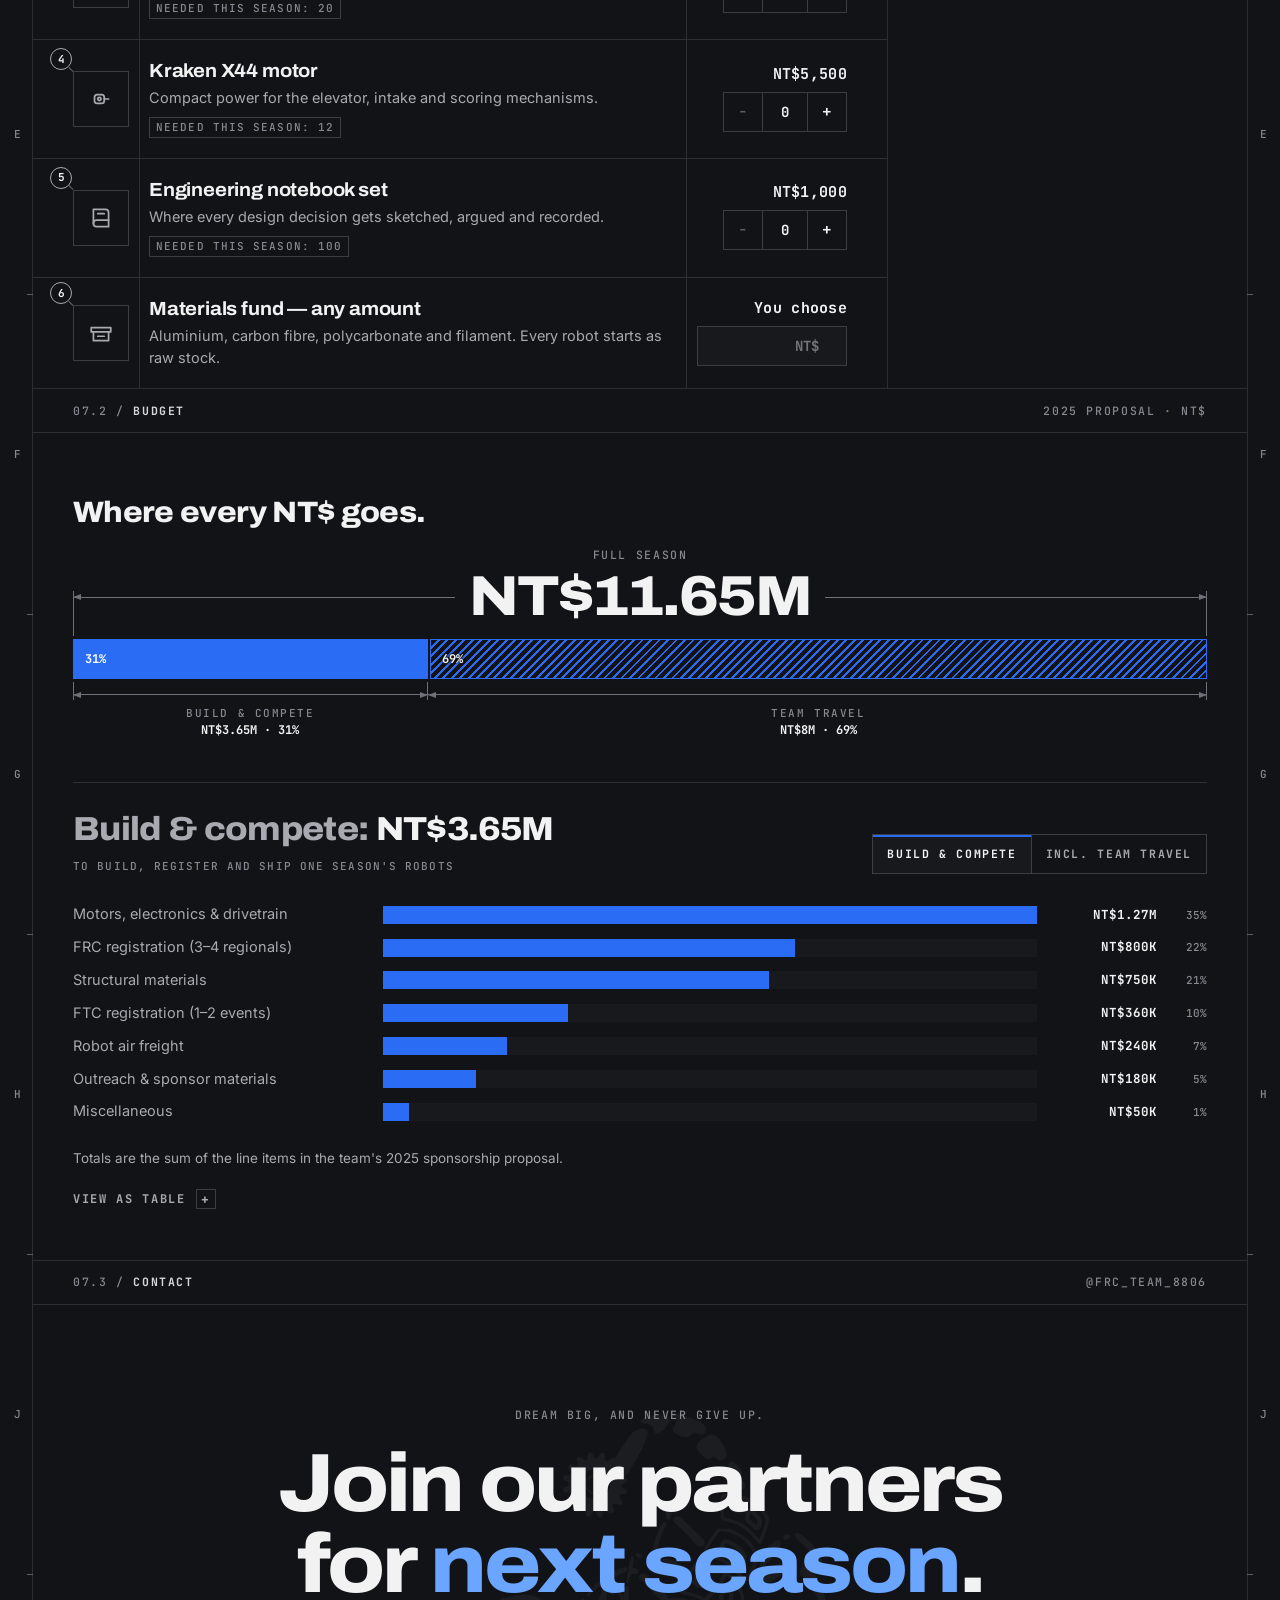
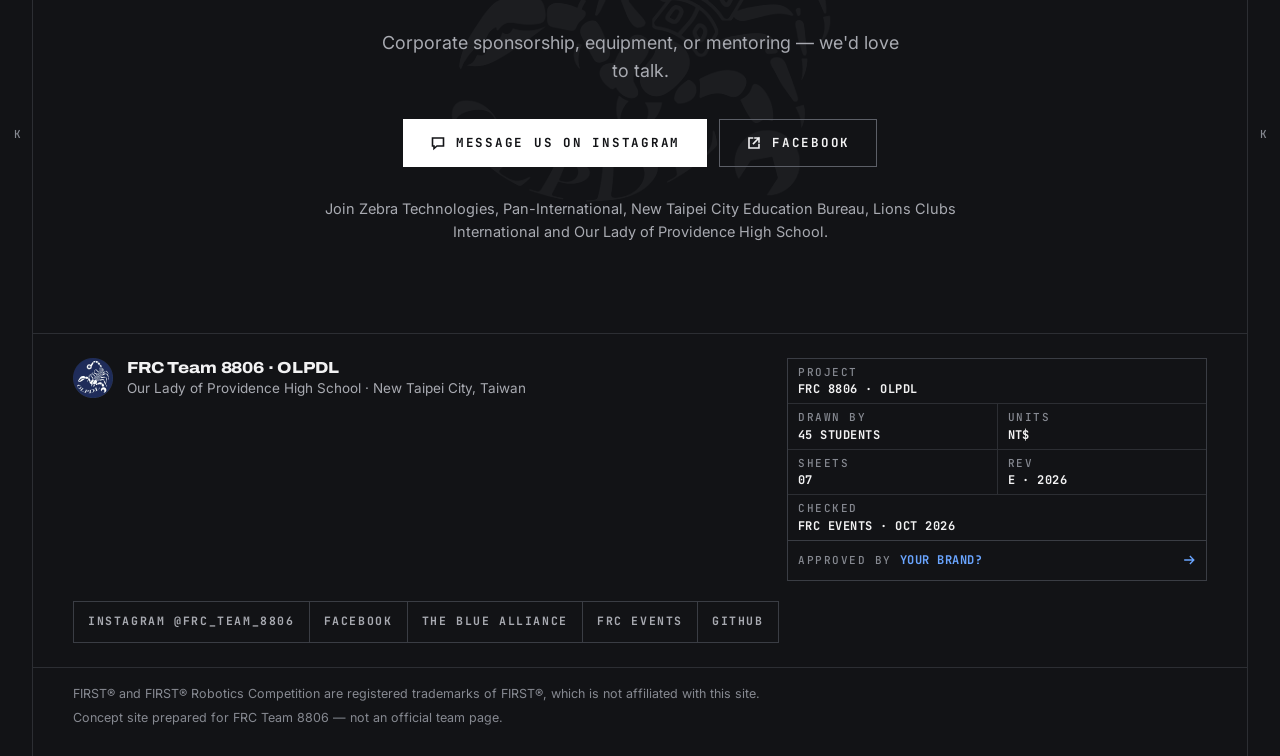
==== commit 9afc63af: "Show each event's verified record in the results Seasons now list every official event with its offi" ====
--- a/index.html
+++ b/index.html
@@ -4,12 +4,12 @@
   <meta charset="utf-8">
   <meta name="viewport" content="width=device-width, initial-scale=1, viewport-fit=cover">
   <title>FRC Team 8806 · 11 awards in 5 seasons · Partner with us</title>
-  <meta name="description" content="45 students from Our Lady of Providence High School, New Taipei City. 2022 Regional Winner, 11 FRC awards, 9 regionals in New Taipei City, Hawaii, Istanbul, Arizona and Shanghai. See what sponsors get and where every NT$ goes.">
+  <meta name="description" content="45 students from Our Lady of Providence High School, New Taipei City. Regional Winners in our 2022 rookie season, 11 FRC awards, 9 regionals in New Taipei City, Hawaii, Istanbul, Arizona and Shanghai. See what sponsors get and where every NT$ goes.">
   <meta name="theme-color" content="#121316">
   <meta name="color-scheme" content="dark">
   <meta property="og:type" content="website">
   <meta property="og:title" content="FRC Team 8806 — 11 awards in 5 seasons. Partner with us.">
-  <meta property="og:description" content="45 students from Our Lady of Providence High School, New Taipei City. 2022 Regional Winner, 11 FRC awards, 9 regionals in New Taipei City, Hawaii, Istanbul, Arizona and Shanghai. See what sponsors get and where every NT$ goes.">
+  <meta property="og:description" content="45 students from Our Lady of Providence High School, New Taipei City. Regional Winners in our 2022 rookie season, 11 FRC awards, 9 regionals in New Taipei City, Hawaii, Istanbul, Arizona and Shanghai. See what sponsors get and where every NT$ goes.">
   <meta property="og:image" content="assets/img/og-image.jpg">
   <meta name="twitter:card" content="summary_large_image">
   <link rel="icon" type="image/png" sizes="32x32" href="assets/img/favicon-32.png">
@@ -193,7 +193,7 @@
           </div>
           <div class="score">
             <dt class="score__num" id="score-latest-year">2026</dt>
-            <dd class="score__label" id="score-latest">Regional Finalist in Shanghai, plus 3 more awards this season</dd>
+            <dd class="score__label" id="score-latest">Regional Finalists in Shanghai, plus 3 more awards this season</dd>
           </div>
           <div class="score">
             <dt class="score__num"><span data-count="12" class="js-outreach-count">12</span></dt>
@@ -212,18 +212,19 @@
       <div class="sec__head sec__head--media">
         <div>
           <h2 class="h2" id="results-title" data-reveal="lines"><span class="ln" style="--l:0"><span class="ln__i" data-zh="從新秀，">From rookies</span></span><span class="ln" style="--l:1"><span class="ln__i" data-zh="到國際舞台。">to the international stage.</span></span></h2>
-          <p class="lead" data-reveal data-zh="2021 年成軍，2022 年首次參賽便奪下<strong>聯盟冠軍</strong>；此後每一季，我們把 8806 帶到更遠的地方 — <i class='js-abroad-zh'>夏威夷、伊斯坦堡、亞利桑那與上海</i>。">Founded in 2021, we won the <strong>Regional</strong> in our very first season in 2022 — and every season since, we've taken 8806 further afield: <i class="js-abroad">Hawaii, Istanbul, Arizona and Shanghai</i>.</p>
+          <p class="lead" data-reveal data-zh="2022 年新秀賽季的第一場比賽 — 新北市 x 鴻海區域賽，我們就與聯盟夥伴拿下<strong>聯盟冠軍</strong>。此後我們也在<i class='js-abroad-zh'>夏威夷、伊斯坦堡、亞利桑那與上海</i>出賽，每一場的戰績都列在下方。">In our 2022 rookie season, our very first event — the New Taipei City x Hon Hai Regional — ended with our alliance as <strong>Regional Winners</strong>. Since then we've also competed in <i class="js-abroad">Hawaii, Istanbul, Arizona and Shanghai</i>; every event's record is below.</p>
         </div>
         <figure class="photo results__photo" data-reveal>
-          <img src="assets/img/award-2025.webp" width="640" height="480" loading="lazy" alt="Team 8806 with the Imagery Award at the 2025 New Taipei City Regional" data-zh-alt="第 8806 隊於 2025 新北市區域賽獲頒榮譽意象獎">
-          <figcaption class="caption"><span class="sq" aria-hidden="true"></span><span data-zh="2025 新北市區域賽 · 榮譽意象獎">2025 New Taipei City Regional · Imagery Award</span></figcaption>
+          <img src="assets/img/award-2025.webp" width="640" height="480" loading="lazy" alt="Team 8806 with the Imagery Award in honor of Jack Kamen at the 2025 New Taipei City Regional" data-zh-alt="第 8806 隊於 2025 新北市區域賽獲頒團隊意象獎">
+          <figcaption class="caption"><span class="sq" aria-hidden="true"></span><span data-zh="2025 新北市區域賽 · 團隊意象獎">2025 New Taipei City Regional · Imagery Award in honor of Jack Kamen</span></figcaption>
         </figure>
       </div>
-      <div class="seasons" id="season-cards" data-reveal data-stagger data-lenis-prevent-horizontal></div>
+      <div class="seasons" id="season-cards" data-reveal data-stagger></div>
       <div class="pad results__end">
         <div class="goals" id="goals" data-reveal></div>
         <div class="results__foot" data-reveal>
-          <p class="cite" data-zh="巔峰時期，綜合能力曾躋身世界百強。">At our peak, our overall ability ranked among the world's top 100 teams.</p>
+          <!-- filled from data.js (renderResultsNote): the best confirmed qualification run and when the results were checked -->
+          <p class="cite" id="results-note">Best qualification run: 8-1-0, ranked 2nd of 51 at the 2024 İstanbul Regional.</p>
           <p class="verify" id="verify-links"></p>
         </div>
       </div>
@@ -262,7 +263,7 @@
         <li class="cell reason">
           <span class="cell__n">01</span>
           <b class="h4" data-zh="實績證明">Proven</b>
-          <p data-zh="<i class='js-n-seasons-zh'>五</i>個賽季 <i class='js-n-awards'>11</i> 座 FRC 獎項，包含 2022 聯盟冠軍，以及 2024、2026 聯盟亞軍。"><i class="js-n-awards">11</i> FRC awards in <i class="js-n-seasons">5</i> seasons, including Regional Winner (2022) and Regional Finalist (2024 and 2026).</p>
+          <p data-zh="<i class='js-n-seasons-zh'>五</i>個賽季 <i class='js-n-awards'>11</i> 座 FRC 獎項，包含 2022 新秀賽季的聯盟冠軍，以及 2024 伊斯坦堡、2026 上海區域賽的聯盟亞軍。"><i class="js-n-awards">11</i> FRC awards in <i class="js-n-seasons">5</i> seasons, including Regional Winners in our 2022 rookie season and Regional Finalists at İstanbul (2024) and Shanghai (2026).</p>
         </li>
         <li class="cell reason">
           <span class="cell__n">02</span>
@@ -320,7 +321,7 @@
         <img src="assets/img/media-offseason-2024.webp" alt="Team 8806 at the 2024 national FRC off-season event they hosted" data-zh-alt="第 8806 隊於自己主辦的 2024 全國 FRC 季後賽" width="640" height="480" loading="lazy">
         <div class="split__body">
           <p class="label" data-zh="不只為自己的隊伍">Beyond our own team</p>
-          <p class="callout__text" data-zh="2024 年 8 月，我們舉辦了全國高級中等學校 FRC 季後賽；2025、2026 年，崇光也是雙北盃 FRC 季後賽的協辦學校。">In August 2024 we hosted the national high-school FRC off-season event, and our school co-organized the Taipei–New Taipei FRC off-season (<span lang="zh-Hant">雙北盃</span>) in 2025 and 2026.</p>
+          <p class="callout__text" data-zh="2024 年 8 月，我們承辦了在臺北和平籃球館舉行的全國高級中等學校 FRC 季後賽；2025、2026 年 8 月，崇光也是雙北盃 FRC 季後賽的協辦學校。">In August 2024 we hosted the national high-school FRC off-season event at Taipei's Heping Basketball Gymnasium, and our school was a co-organizer of the Taipei–New Taipei FRC off-season (<span lang="zh-Hant">雙北盃</span>) in August 2025 and August 2026.</p>
         </div>
       </div>
     </section>
@@ -513,12 +514,12 @@
         </div>
 
         <div class="showcase__view" id="robot-view">
-          <canvas id="robot-canvas" aria-label="Interactive 3D model of the team's robot (illustrative, not to scale). Drag to rotate." data-zh-aria="隊伍機器人的互動 3D 示意模型（未依比例），可拖曳旋轉。" role="img"></canvas>
+          <canvas id="robot-canvas" aria-label="Interactive 3D model in the style of the team's 2025 REEFSCAPE robot (illustrative, not to scale). Drag to rotate." data-zh-aria="以隊伍 2025 REEFSCAPE 賽季機器人為藍本的互動 3D 示意模型（未依比例），可拖曳旋轉。" role="img"></canvas>
           <img class="showcase__fallback" src="assets/img/g-match-reef.webp" alt="Team 8806's robot on the REEFSCAPE field" data-zh-alt="第 8806 隊的機器人在 REEFSCAPE 場地上" width="720" height="480" loading="lazy">
           <div class="hotspots" id="hotspots"></div>
           <!-- CAD viewport corners (cad.css): the drawing view of the current tab; the regenerate status, then
                the camera's azimuth / elevation (phones: the note). Filled in by initShowcase() in main.js. -->
-          <span class="showcase__corner showcase__corner--tl" aria-hidden="true">FRC 8806 · REEFSCAPE</span>
+          <span class="showcase__corner showcase__corner--tl" aria-hidden="true" data-zh="FRC 8806 · 2025 REEFSCAPE 型機器人">FRC 8806 · 2025 REEFSCAPE-style robot</span>
           <p class="showcase__corner showcase__corner--tr" id="view-label" aria-hidden="true"><b></b><span data-zh="示意模型 · 未依比例">Illustrative model · not to scale</span></p>
           <p class="showcase__corner showcase__corner--bl" id="view-status" aria-hidden="true">
             <span class="vs-regen"><i class="vs-sq"></i><span class="vs-txt"></span><i class="vs-bar"></i></span>
@@ -656,6 +657,7 @@
           <div class="tblock__cell"><dt data-zh="單位">Units</dt><dd>NT$</dd></div>
           <div class="tblock__cell"><dt data-zh="圖紙數">Sheets</dt><dd>07</dd></div>
           <div class="tblock__cell"><dt data-zh="版次">Rev</dt><dd class="js-rev">E · 2026</dd></div>
+          <div class="tblock__cell tblock__cell--wide"><dt data-zh="核對">Checked</dt><dd class="js-checked">FRC Events · Oct 2026</dd></div>
         </dl>
         <a class="tblock__approve" href="#sponsor" aria-label="Approved by: your brand? Become a sponsor" data-zh-aria="核准：你的品牌？成為贊助夥伴">
           <span class="tblock__k" data-zh="核准">Approved by</span>
@@ -696,6 +698,7 @@
         <div class="tblock__cell tblock__cell--wide"><dt data-zh="繪圖">Drawn by</dt><dd data-zh="45 位學生">45 students</dd></div>
         <div class="tblock__cell"><dt data-zh="單位">Units</dt><dd>NT$</dd></div>
         <div class="tblock__cell"><dt data-zh="版次">Rev</dt><dd class="js-rev">E · 2026</dd></div>
+        <div class="tblock__cell tblock__cell--wide"><dt data-zh="核對">Checked</dt><dd class="js-checked">FRC Events · Oct 2026</dd></div>
         <div class="tblock__cell tblock__cell--wide"><dt data-zh="圖紙">Sheet</dt><dd><span id="tb-sheet">01</span> / 07</dd></div>
       </dl>
       <a class="tblock__approve" href="#sponsor" aria-label="Approved by: your brand? Become a sponsor" data-zh-aria="核准：你的品牌？成為贊助夥伴">
--- a/assets/css/main.css
+++ b/assets/css/main.css
@@ -460,46 +460,34 @@
   .results__photo { justify-self: start; max-width: 640px; margin-top: 12px; }
 }
 
-.seasons { display: grid; grid-template-columns: repeat(4, minmax(0, 1fr)); }
-.seasons:focus-visible, .marquee:focus-visible { outline-offset: -2px; } /* edge-to-edge scrollers: keep the ring inside */
-.season { display: flex; flex-direction: column; min-width: 0; border-left: 1px solid var(--rule); }
-.season:nth-child(2) { border-left: 0; }
+/* Seasons: one wide row per season, newest first (renderSeasons in main.js). The media column (the
+   season's photo, or the newest season's stat panel until it has one) runs beside the year, the game
+   and the event record (the revision table, cad.css). Phones: the photo becomes a thumbnail beside the
+   year and the stat panel leads the newest season at full width. */
+.marquee:focus-visible { outline-offset: -2px; } /* edge-to-edge scroller: keep the ring inside */
+.season {
+  display: grid; grid-template-columns: clamp(200px, 22%, 300px) minmax(0, 1fr);
+  grid-template-areas: "media head" "media rec"; grid-template-rows: auto 1fr;
+  border-top: 1px solid var(--rule);
+}
+.season:first-child { border-top: 0; }
+.season__media { grid-area: media; display: flex; flex-direction: column; min-width: 0; border-right: 1px solid var(--rule); }
 .season__img { width: 100%; aspect-ratio: 4 / 3; object-fit: cover; border-bottom: 1px solid var(--rule); }
-.season__body { padding: 22px var(--cell-pad) 26px; display: flex; flex-direction: column; flex: 1; }
+.season__head { grid-area: head; min-width: 0; padding: 24px var(--cell-pad) 0; }
+.season__rec { grid-area: rec; min-width: 0; padding: 18px var(--cell-pad) 26px; container: rec / inline-size; } /* cad.css restacks the table under 700px */
+.season__badge { margin-bottom: 14px; }
+.season__title { display: flex; flex-wrap: wrap; align-items: baseline; gap: 6px 18px; }
 .season__year { font: 800 44px/1 var(--f-display); font-stretch: 112%; letter-spacing: -0.04em; color: var(--text); font-variant-numeric: tabular-nums; }
-.season__event { margin-top: 12px; font-size: 15px; font-weight: 600; line-height: 1.35; color: var(--text); }
-.season__result { margin-top: 6px; font: 500 11px/1.5 var(--f-mono); letter-spacing: 0.1em; text-transform: uppercase; color: var(--dim); }
-.season__awards { margin-top: 20px; display: flex; flex-direction: column; gap: 12px; }
-.season__awards li {
-  position: relative; padding-left: 18px;
-  font: 700 18px/1.22 var(--f-display); font-stretch: 106%; letter-spacing: -0.01em; color: var(--text);
-}
-.season__awards li::before { content: ""; position: absolute; left: 0; top: 0.4em; width: 8px; height: 8px; background: var(--rule-3); }
-.season__awards li.star::before { background: var(--accent); }
-.season__awards small { display: block; margin-top: 5px; font: 500 11px/1.4 var(--f-mono); letter-spacing: 0.1em; text-transform: uppercase; color: var(--dim); }
-html[data-lang="zh-Hant"] .season__awards li { letter-spacing: 0.02em; }
-.season__off { margin-top: 16px; font-size: 14px; font-weight: 600; line-height: 1.45; color: var(--text); }
-.season__off span {
-  display: inline-block; margin-right: 8px; padding: 3px 6px;
-  border: 1px solid var(--rule-2);
-  font: 500 11px/1.2 var(--f-mono); letter-spacing: 0.1em; text-transform: uppercase; color: var(--muted);
-}
-.season__note { margin-top: auto; padding-top: 20px; font: 500 11px/1.5 var(--f-mono); letter-spacing: 0.1em; text-transform: uppercase; color: var(--dim); }
-html[data-lang="zh-Hant"] :is(.season__result, .season__note, .season__awards small) { font-size: 12px; letter-spacing: 0.06em; }
-.season__badge { align-self: flex-start; margin-bottom: 14px; }
-
-/* Newest season: a wide row leading the grid. Without a photo it shows a stat panel. */
-.season--latest { grid-column: 1 / -1; display: grid; grid-template-columns: minmax(0, 5fr) minmax(0, 7fr); border-left: 0; border-bottom: 1px solid var(--rule); }
-.season--latest .season__img { height: 100%; min-height: 300px; aspect-ratio: auto; border-bottom: 0; border-right: 1px solid var(--rule); }
-.season--latest .season__body { padding: clamp(26px, 3vw, 40px) var(--pad); }
 .season--latest .season__year { font-size: 56px; }
-.season--latest .season__event { font-size: 17px; }
-html[data-lang="zh-Hant"] .season__event { word-break: keep-all; overflow-wrap: anywhere; } /* never split 區域賽 */
-.season--latest .season__awards { display: grid; grid-template-columns: repeat(2, minmax(0, 1fr)); gap: 18px 28px; margin-top: 26px; }
-.season--latest .season__awards li { font-size: 22px; }
+.season__game, .season__sum { font: 500 11px/1.5 var(--f-mono); letter-spacing: var(--ls-mono); text-transform: uppercase; }
+.season__game { color: var(--text); }
+.season__game span { color: var(--dim); }
+.season__sum { margin-top: 8px; color: var(--dim); }
+html[data-lang="zh-Hant"] :is(.season__game, .season__sum) { font-size: 12px; }
+/* the newest season's stat panel fills its column */
 .season__stat {
-  display: flex; flex-direction: column; justify-content: space-between; gap: 16px;
-  padding: clamp(24px, 3vw, 36px) var(--pad);
+  flex: 1; display: flex; flex-direction: column; gap: 28px; /* top-aligned: the row is as tall as its event record */
+  padding: clamp(24px, 3vw, 36px) var(--cell-pad);
   background: var(--bg-2) var(--hatch-section); /* a "cut" surface: drafting section hatch (cad.css) */
 }
 /* small text never sits on the hatch: each label gets a solid chip */
@@ -510,7 +498,7 @@
 }
 .season__stat-year { color: var(--dim); }
 .season__stat-num {
-  display: block; font: 800 clamp(120px, 13vw, 184px)/0.86 var(--f-display); font-stretch: 112%; letter-spacing: -0.05em;
+  display: block; font: 800 clamp(96px, 11vw, 160px)/0.86 var(--f-display); font-stretch: 112%; letter-spacing: -0.05em;
   color: var(--accent-text);
 }
 .season__stat-label { display: block; margin-top: 14px; color: var(--text); font-weight: 700; }
@@ -519,35 +507,20 @@
 .season__img--empty { display: grid; place-items: center; aspect-ratio: 4 / 3; width: 100%; background: var(--bg-2); }
 .season__img--empty img { width: 30%; opacity: .5; }
 
-@media (max-width: 1099px) {
-  .seasons { grid-template-columns: repeat(2, minmax(0, 1fr)); }
-  /* wider crop in two columns, so the small season photos are never shown much above native size */
-  .season:not(.season--latest) .season__img { aspect-ratio: 16 / 9; }
-  .season:nth-child(4) { border-left: 0; }
-  .season:nth-child(n+4) { border-top: 1px solid var(--rule); }
-}
-@media (max-width: 900px) {
-  .season--latest { grid-template-columns: minmax(0, 1fr); }
-  .season--latest .season__img { min-height: 0; aspect-ratio: 16 / 9; border-right: 0; border-bottom: 1px solid var(--rule); }
-  .season--latest .season__stat { aspect-ratio: auto; } /* sized by its content, not a photo crop */
-}
 @media (max-width: 760px) {
-  /* a swipeable row of cards */
-  .seasons {
-    display: flex; overflow-x: auto; overscroll-behavior-x: contain;
-    scroll-snap-type: x mandatory; scrollbar-width: none;
-  }
-  .seasons::-webkit-scrollbar { display: none; }
-  .season, .season--latest { flex: none; width: min(84vw, 400px); scroll-snap-align: start; display: flex; border-left: 1px solid var(--rule); border-bottom: 0; border-top: 0 !important; }
-  .season:first-child { border-left: 0; }
-  .season:nth-child(2), .season:nth-child(4) { border-left: 1px solid var(--rule); }
-  .season--latest .season__img { aspect-ratio: 4 / 3; height: auto; }
-  .season--latest .season__body { padding: 22px var(--cell-pad) 26px; }
+  .season { grid-template-columns: minmax(0, 1fr) 120px; grid-template-areas: "head media" "rec rec"; grid-template-rows: auto auto; }
+  .season__media { border-right: 0; padding: 22px var(--pad) 0 0; }
+  .season__img { border: 1px solid var(--rule); }
+  .season__head { padding: 22px 12px 0 var(--pad); }
+  .season__rec { padding: 16px var(--pad) 24px; }
+  .season--latest { grid-template-columns: minmax(0, 1fr); grid-template-areas: "media" "head" "rec"; }
+  .season--latest .season__media { padding: 0; border-bottom: 1px solid var(--rule); }
+  .season--latest .season__head { padding-right: var(--pad); }
   .season--latest .season__year { font-size: 44px; }
-  .season--latest .season__awards { grid-template-columns: 1fr; gap: 12px; margin-top: 20px; }
-  .season--latest .season__awards li { font-size: 18px; }
+  .season__stat { aspect-ratio: auto; padding: 22px var(--pad); } /* full width: sized by its content, not a photo crop */
   .season__stat-num { font-size: 112px; }
 }
+@media (max-width: 400px) { .season:not(.season--latest) { grid-template-columns: minmax(0, 1fr) 96px; } }
 
 .goals { display: flex; align-items: center; flex-wrap: wrap; gap: 12px 16px; }
 .goals__label { flex-basis: 100%; }
@@ -558,6 +531,7 @@
 
 .results__foot { margin-top: 22px; display: flex; flex-wrap: wrap; justify-content: space-between; align-items: center; gap: 6px 24px; }
 .cite { font-size: 14px; color: var(--dim); }
+.cite__best { color: var(--muted); }
 .verify { display: flex; flex-wrap: wrap; gap: 0 22px; }
 .verify a { display: inline-flex; align-items: center; min-height: 40px; font: 700 11.5px/1 var(--f-mono); letter-spacing: var(--ls-mono); text-transform: uppercase; color: var(--muted); transition: color .2s; }
 .verify a:hover { color: var(--text); }
@@ -698,7 +672,7 @@
   font: 500 11px/1.35 var(--f-mono); letter-spacing: 0; text-transform: uppercase;
 }
 .map__label b { display: block; font-weight: 700; color: var(--text); }
-.map__label span { color: var(--dim); }
+.map__label span { display: block; color: var(--dim); }
 .map__label--home b { color: var(--accent-text); }
 .map__label--below { transform: translate(-50%, 9px); }
 .place-list { display: none; }
--- a/assets/css/cad.css
+++ b/assets/css/cad.css
@@ -51,6 +51,79 @@
   .hero__callout { left: calc(100% + 4px); top: calc(50% + 42px); }
 }
 @media (max-width: 560px) { .hero__callout, .geo-leader { display: none; } }
+
+/* ------------------------------------------------------------------ results: event record (revision table) */
+
+/* Each season's events as a drawing revision table (recordTable in main.js; every figure comes from
+   SEASONS in data.js): a mono header row, one row per event, and the event's awards under it, each on
+   its numbered balloon (the official awards counted 1, 2, 3… in the order they were won, so the headline
+   count is itemized; blue for the alliance results). The off-season events follow under a dashed rule,
+   a hidden line: shown, never counted. Tabular figures throughout. The event code links to its official
+   page (FRC Events; TBA for off-season events). Below 700px of card (the .season__rec container) each
+   event restacks as a block: name and dates, then labelled cells for rank (or teams), record, alliance
+   and result. */
+.rec { width: 100%; border-collapse: collapse; table-layout: fixed; font-variant-numeric: tabular-nums; }
+.rec__c-dt { width: 84px; }
+.rec__c-tm { width: 54px; }
+.rec__c-rk { width: 78px; }
+.rec__c-wl { width: 62px; }
+.rec__c-al { width: 104px; }
+.rec__c-rs { width: 148px; }
+.rec thead th {
+  padding: 0 10px 9px 0; text-align: left; vertical-align: bottom; border-bottom: 1px solid var(--rule-2);
+  font: 500 11px/1.3 var(--f-mono); letter-spacing: var(--ls-mono); text-transform: uppercase; color: var(--dim);
+}
+.rec__group { border-top: 1px solid var(--rule); }
+.rec thead + .rec__group { border-top: 0; } /* the header's rule is the first event's */
+.rec__ev > * { padding: 15px 10px 15px 0; text-align: left; vertical-align: top; font-weight: inherit; }
+.rec__ev:has(+ .rec__aw) > * { padding-bottom: 0; }
+.rec__title { display: block; font: 600 15px/1.3 var(--f-body); color: var(--text); }
+.rec__meta { display: block; margin-top: 4px; font: 500 11px/1.45 var(--f-mono); letter-spacing: 0.06em; text-transform: uppercase; color: var(--dim); }
+.rec__code { display: inline-block; padding: 3px 0; margin: -3px 0; color: var(--accent-text); }
+.rec__code::after { content: "\2197" / ""; margin-left: 3px; }
+.rec__code:hover { color: var(--text); }
+.rec__venue::before { content: "\00b7" / ""; margin: 0 0.5em; }
+.rec__v { display: block; font: 500 13px/1.35 var(--f-mono); color: var(--text); }
+.rec__s { display: block; margin-top: 3px; font: 500 11px/1.35 var(--f-mono); letter-spacing: 0.06em; text-transform: uppercase; color: var(--dim); }
+.rec__k { display: none; }
+.rec__dt .rec__v, .rec__rk .rec__v { white-space: nowrap; }
+.rec__aw > td { padding: 12px 0 16px; }
+.rec__awards { display: flex; flex-wrap: wrap; gap: 10px 28px; }
+.rec__awards li { display: flex; align-items: flex-start; gap: 10px; font: 700 16px/1.35 var(--f-display); font-stretch: 106%; letter-spacing: -0.005em; color: var(--text); }
+.rec__awards .balloon { margin-top: -1px; }
+.rec__awards .is-star .balloon { border-color: var(--accent); color: var(--accent-text); }
+.rec__awards small { font: 500 13px/1.35 var(--f-body); font-stretch: 100%; letter-spacing: 0; color: var(--muted); }
+.rec__note { margin-top: 10px; max-width: 72ch; font-size: 13px; line-height: 1.5; color: var(--muted); }
+.rec__group--off { border-top: 1px dashed var(--cad-faint); }
+.rec__offhead th { padding: 14px 0 0; text-align: left; font: 500 11px/1.3 var(--f-mono); letter-spacing: var(--ls-mono); text-transform: uppercase; color: var(--dim); }
+html[data-lang="zh-Hant"] .rec :is(thead th, .rec__meta, .rec__s, .rec__k, .rec__offhead th) { font-size: 12px; letter-spacing: 0.04em; }
+html[data-lang="zh-Hant"] .rec__title { word-break: keep-all; overflow-wrap: anywhere; } /* never split 區域賽 */
+html[data-lang="zh-Hant"] .rec__awards li { letter-spacing: 0.02em; }
+
+@container rec (max-width: 699px) {
+  .rec, .rec caption, .rec tbody, .rec tr, .rec__aw > td, .rec__offhead th { display: block; }
+  .rec colgroup { display: none; }
+  .rec { position: relative; }
+  .rec thead, .rec thead th { position: absolute; left: 0; top: 0; width: 1px; height: 1px; padding: 0; overflow: hidden; clip: rect(0 0 0 0); white-space: nowrap; } /* read, not shown */
+  .rec tr.rec__ev {
+    display: grid; gap: 12px 12px; padding: 15px 0;
+    grid-template-columns: minmax(0, 0.95fr) minmax(0, 0.75fr) minmax(0, 1.05fr) minmax(0, 1.25fr);
+    grid-template-areas: "name name name dt" "rk wl al rs";
+  }
+  .rec tr.rec__ev:has(+ .rec__aw) { padding-bottom: 0; }
+  .rec__ev > * { display: block; padding: 0; }
+  .rec__name { grid-area: name; }
+  .rec__dt { grid-area: dt; text-align: right; }
+  .rec__dt .rec__k { display: none; }
+  .rec__tm, .rec__rk { grid-area: rk; }
+  .rec__tm.is-dup, .rec__rk.is-na { display: none; }
+  .rec__wl { grid-area: wl; }
+  .rec__al { grid-area: al; }
+  .rec__rs { grid-area: rs; }
+  .rec__k { display: block; margin-bottom: 4px; font: 500 11px/1.3 var(--f-mono); letter-spacing: var(--ls-mono); text-transform: uppercase; color: var(--dim); }
+  .rec__aw > td { padding: 14px 0 15px; }
+  .rec__awards { flex-direction: column; gap: 9px; }
+}
 
 /* ------------------------------------------------------------------ zone letters */
 
--- a/assets/css/motion.css
+++ b/assets/css/motion.css
@@ -220,7 +220,10 @@
 
 /* selection grips (cad.css) snap in from slightly outside; with reduced motion they only fade */
 :is(.btn, .hotspot__tag)::before { transition: opacity var(--t-micro) var(--ease); }
-.mo :is(.btn, .hotspot__tag)::before { transform: scale(1.06); transition: opacity var(--t-micro) var(--ease), transform var(--t-micro) var(--ease); }
+.mo :is(.btn, .hotspot__tag)::before { transition: opacity var(--t-micro) var(--ease), transform var(--t-micro) var(--ease); }
+/* Full-width buttons (≤760px) reach 18px from the screen edge: a scaled box there would widen the page,
+   so on phones the grips only fade in. */
+@media (min-width: 761px) { .mo :is(.btn, .hotspot__tag)::before { transform: scale(1.06); } }
 @media (hover: hover) { .mo :is(.btn, .hotspot__tag):hover::before { transform: none; } }
 .mo :is(.btn, .hotspot__tag):focus-visible::before { transform: none; }
 
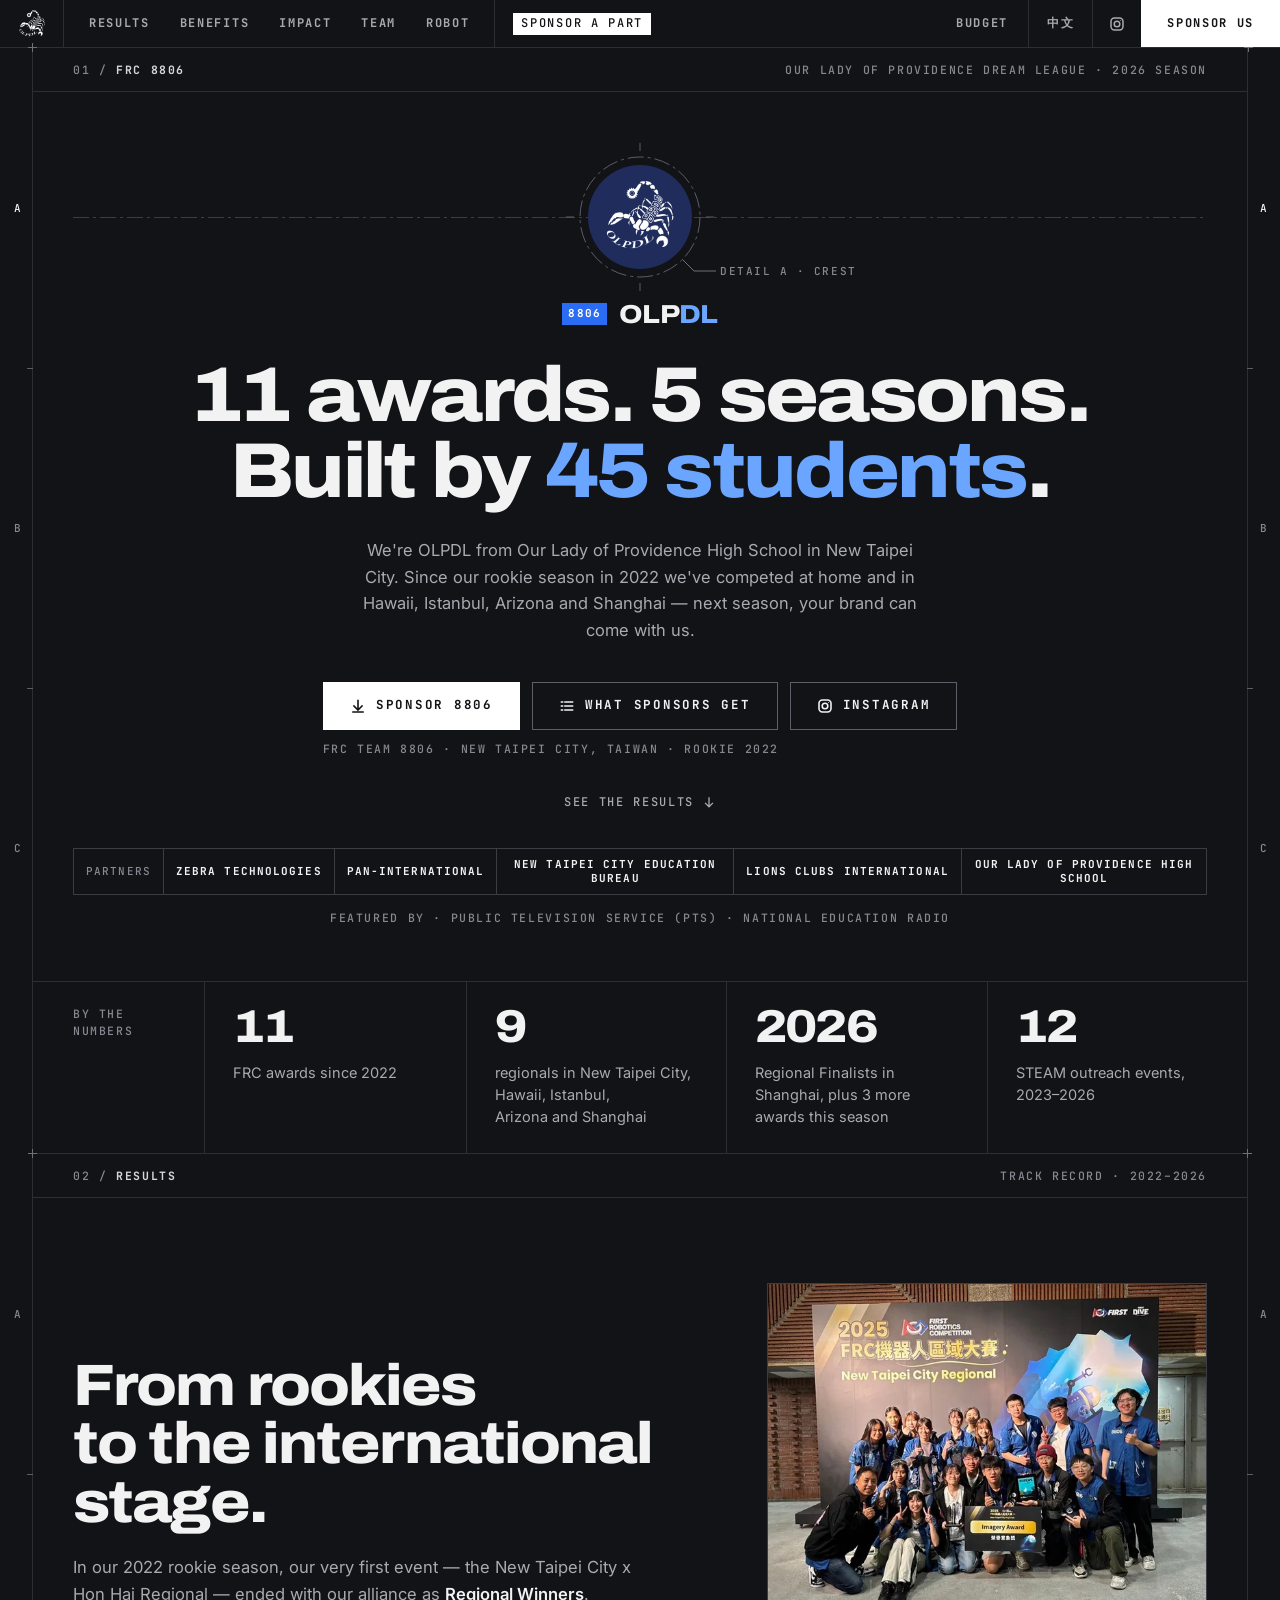
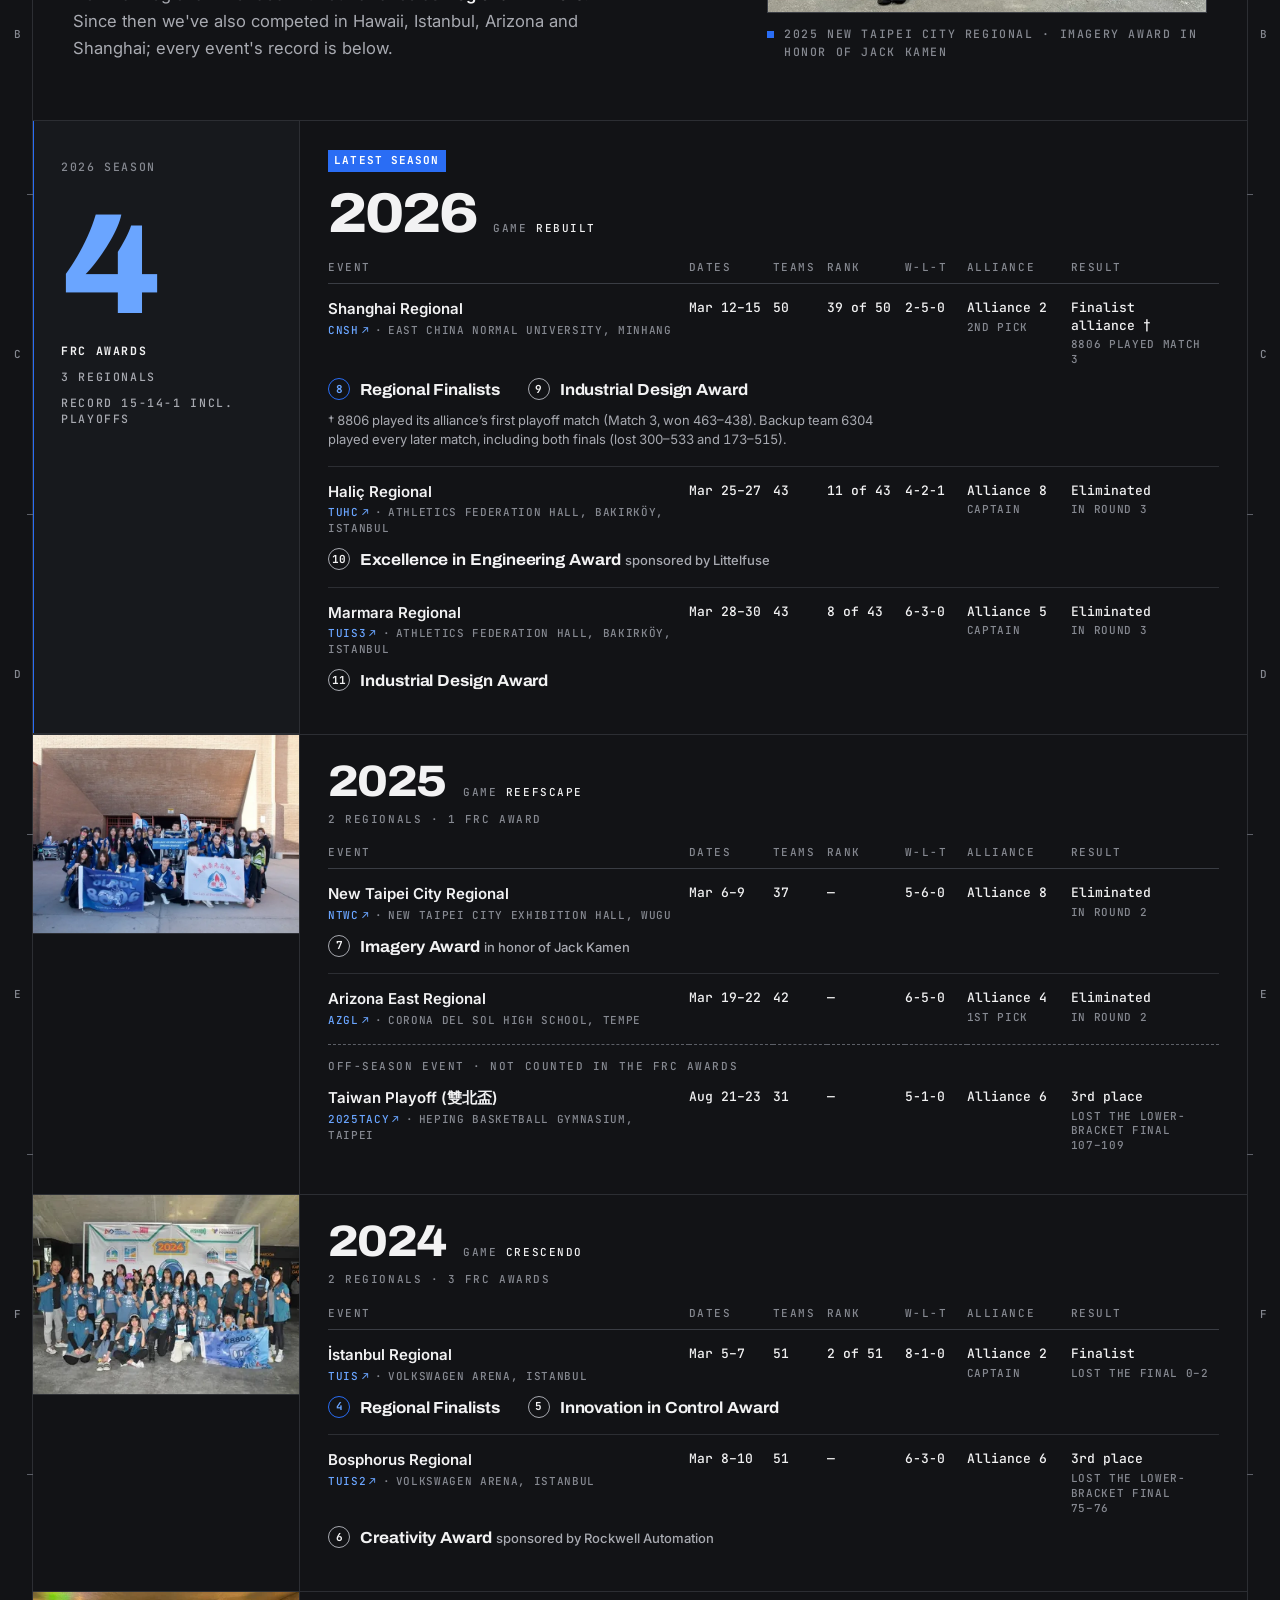
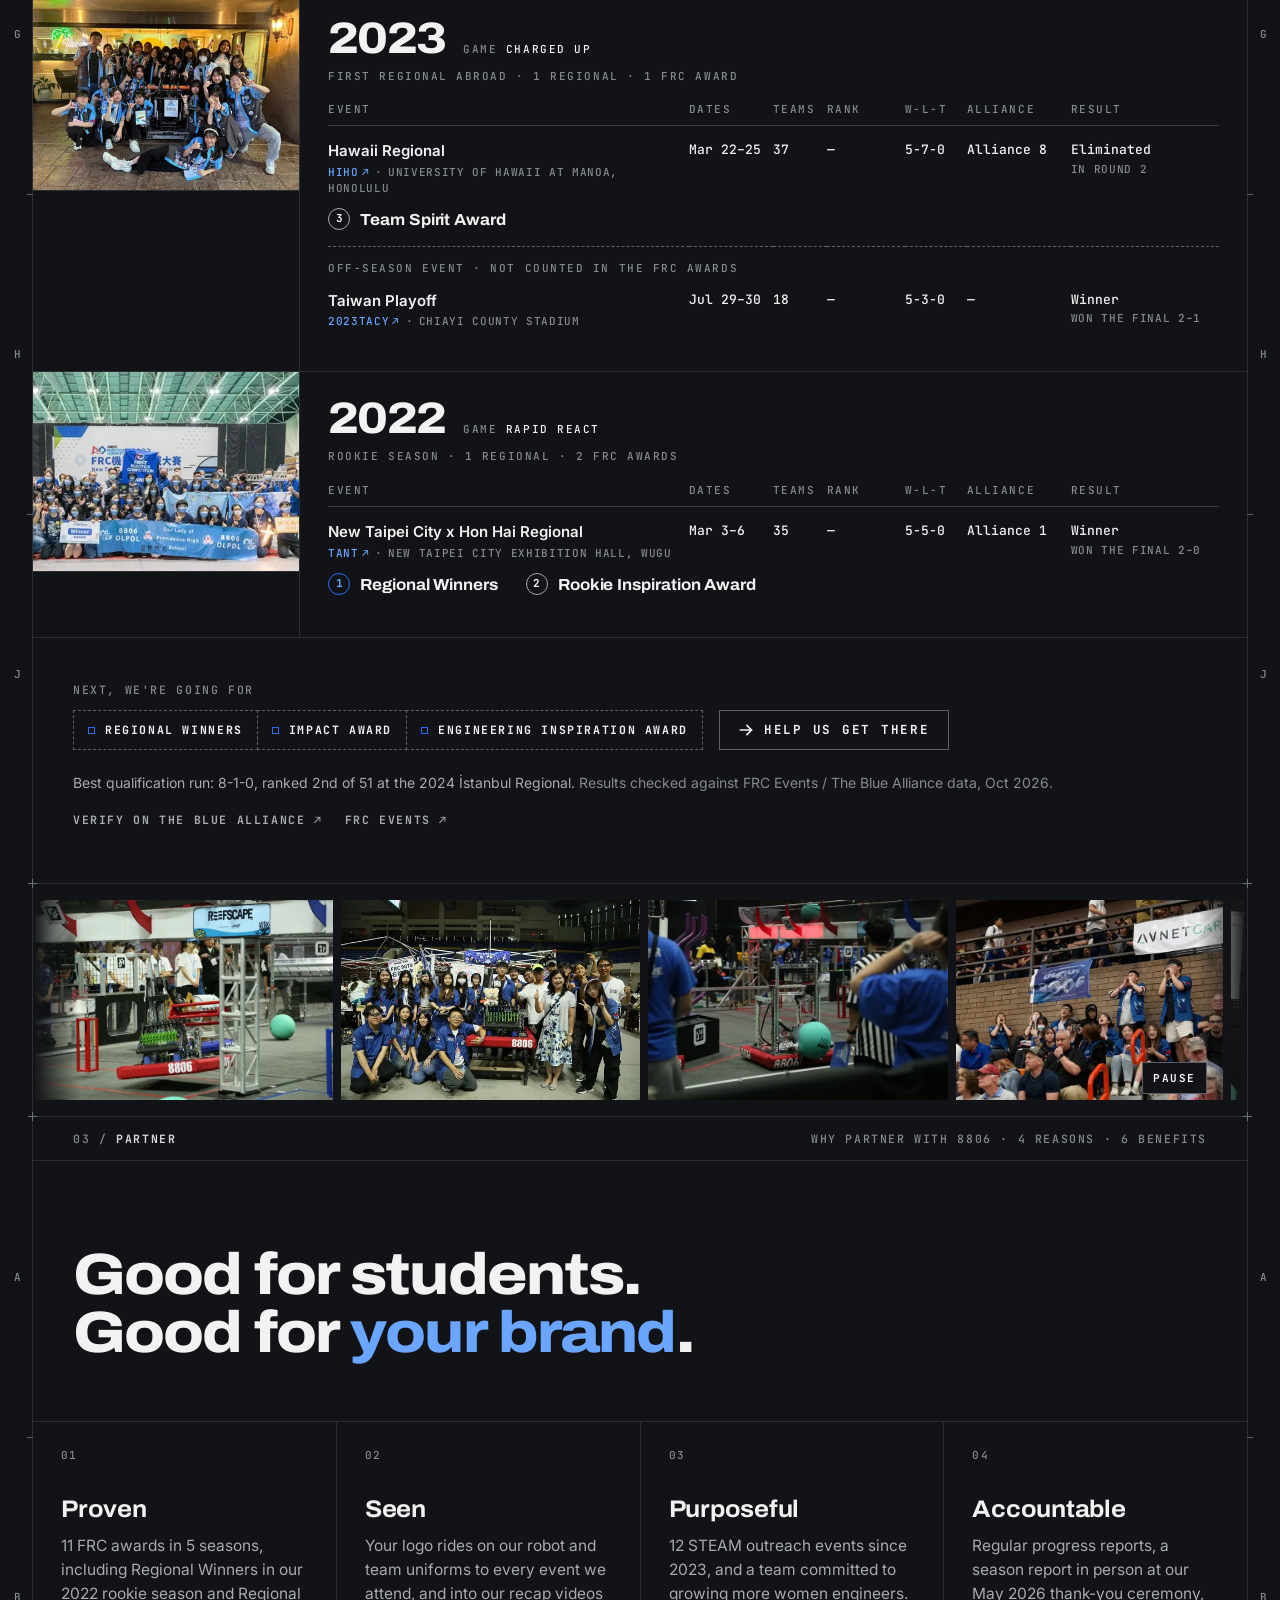
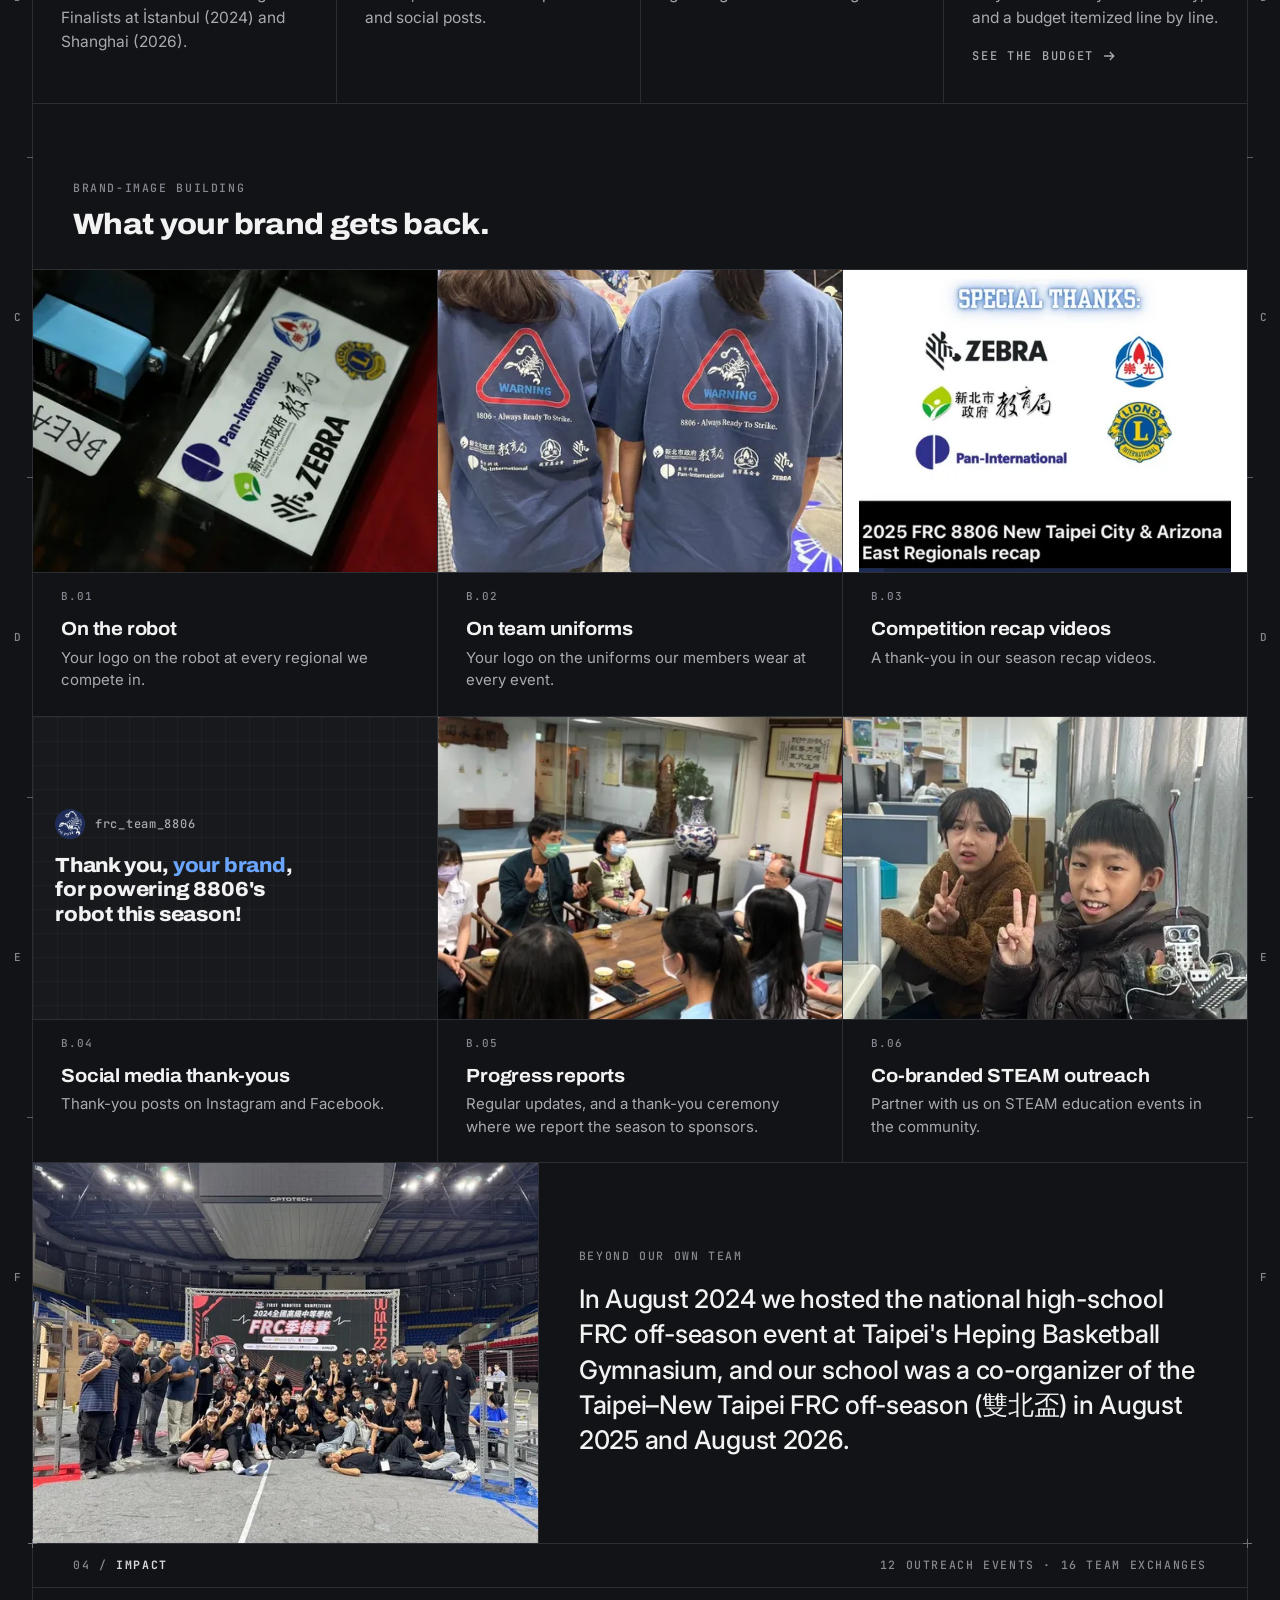
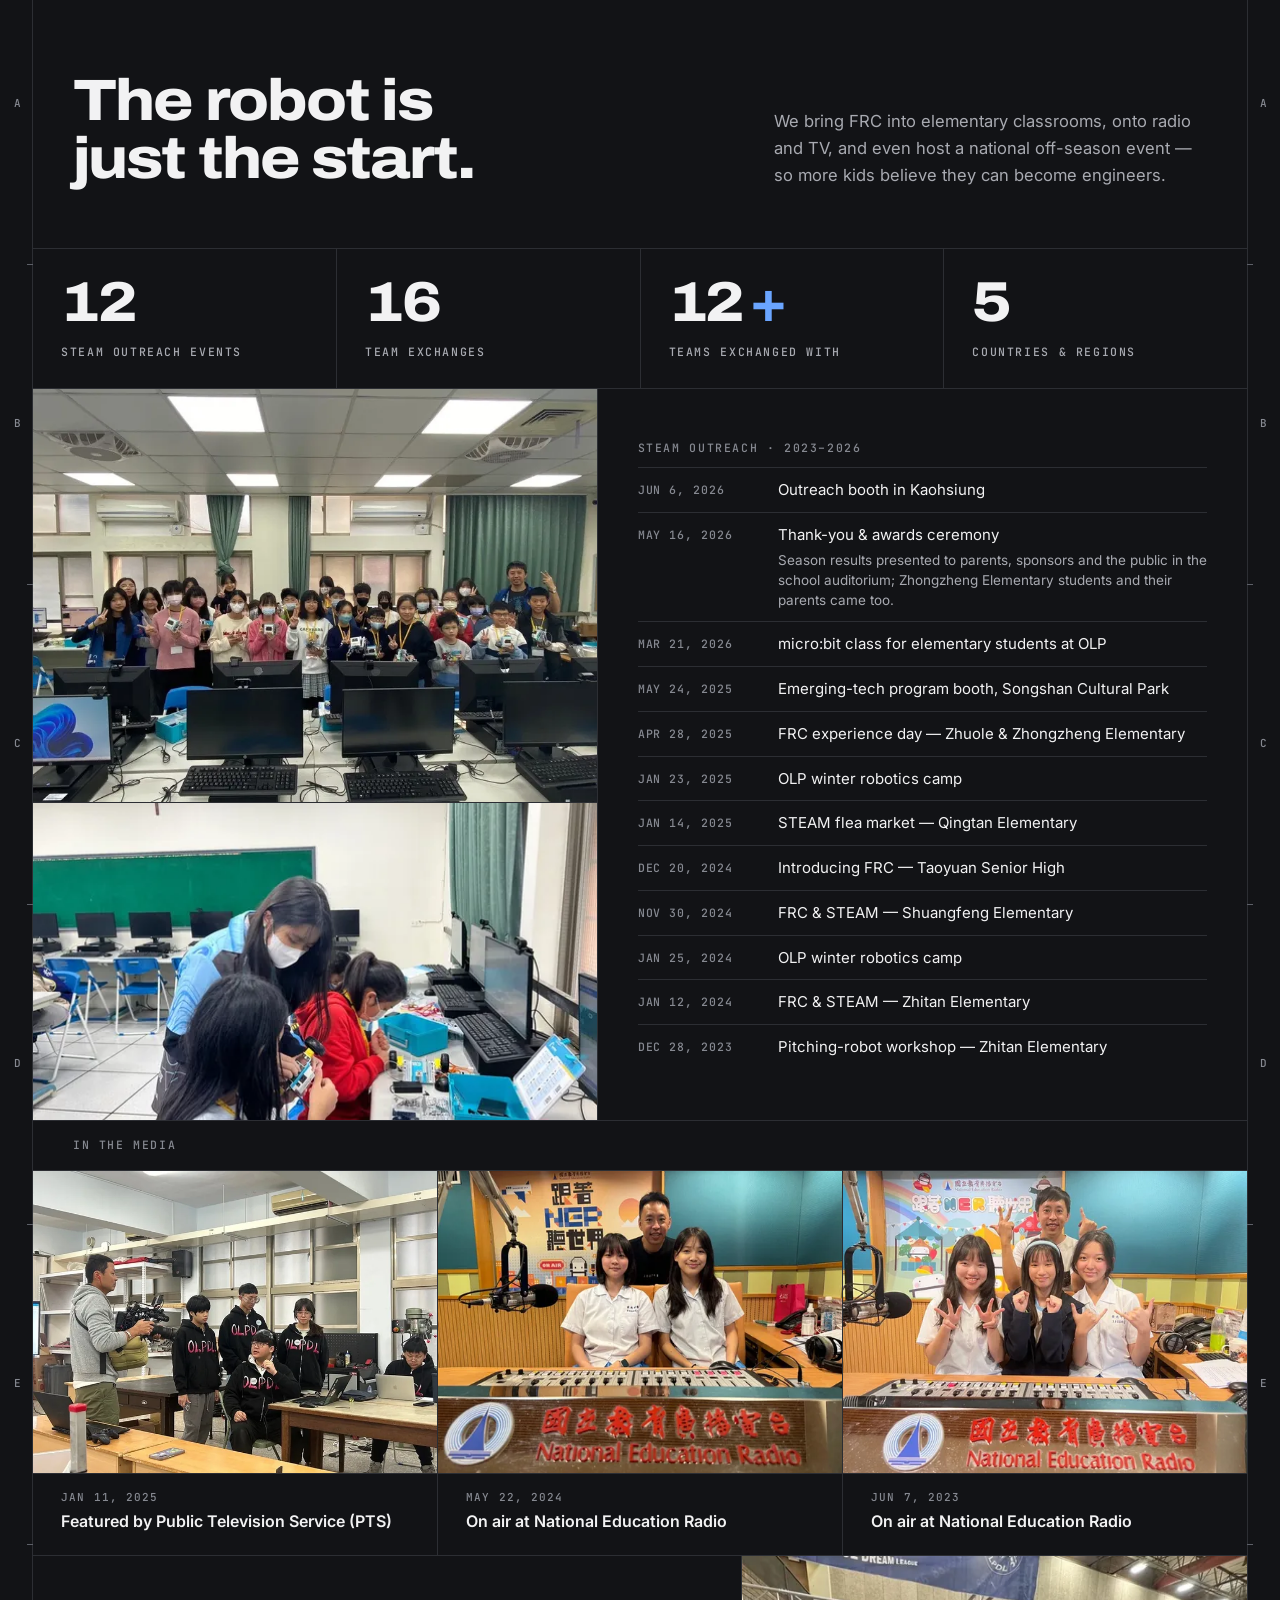
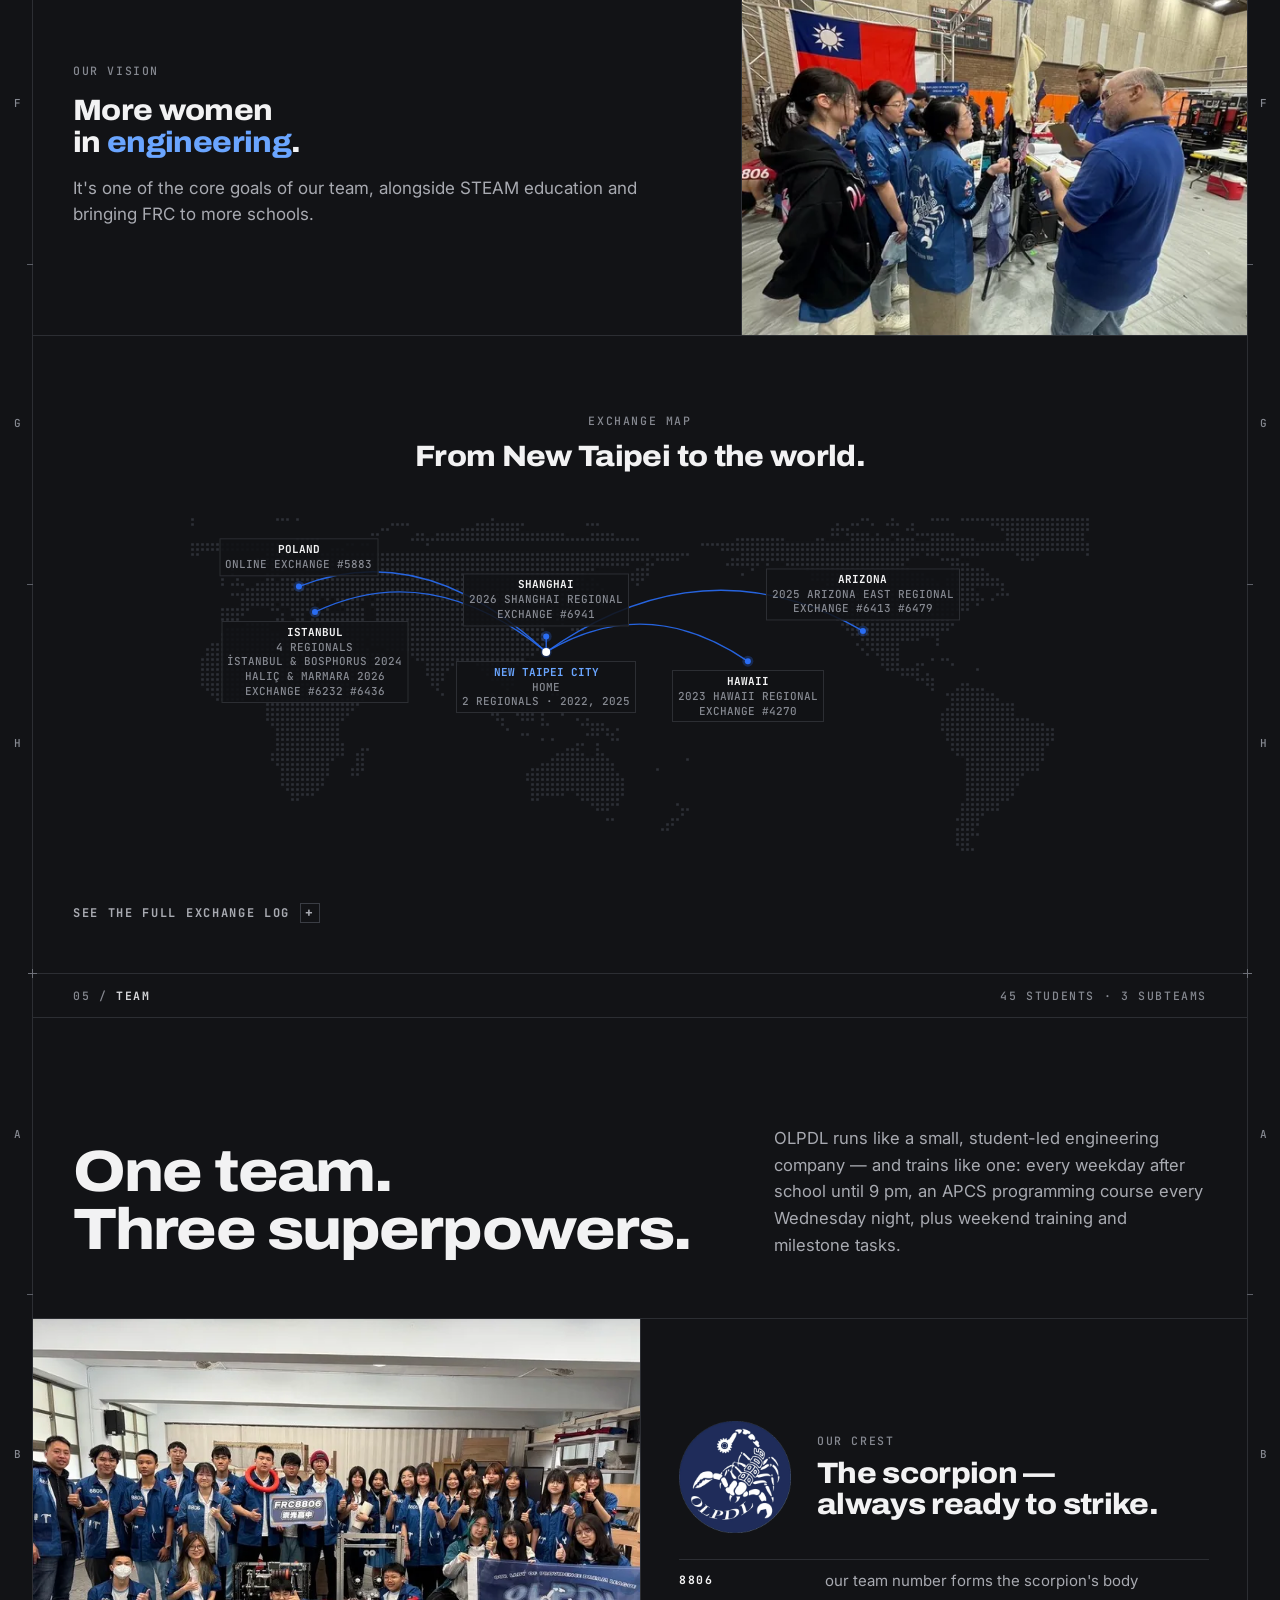
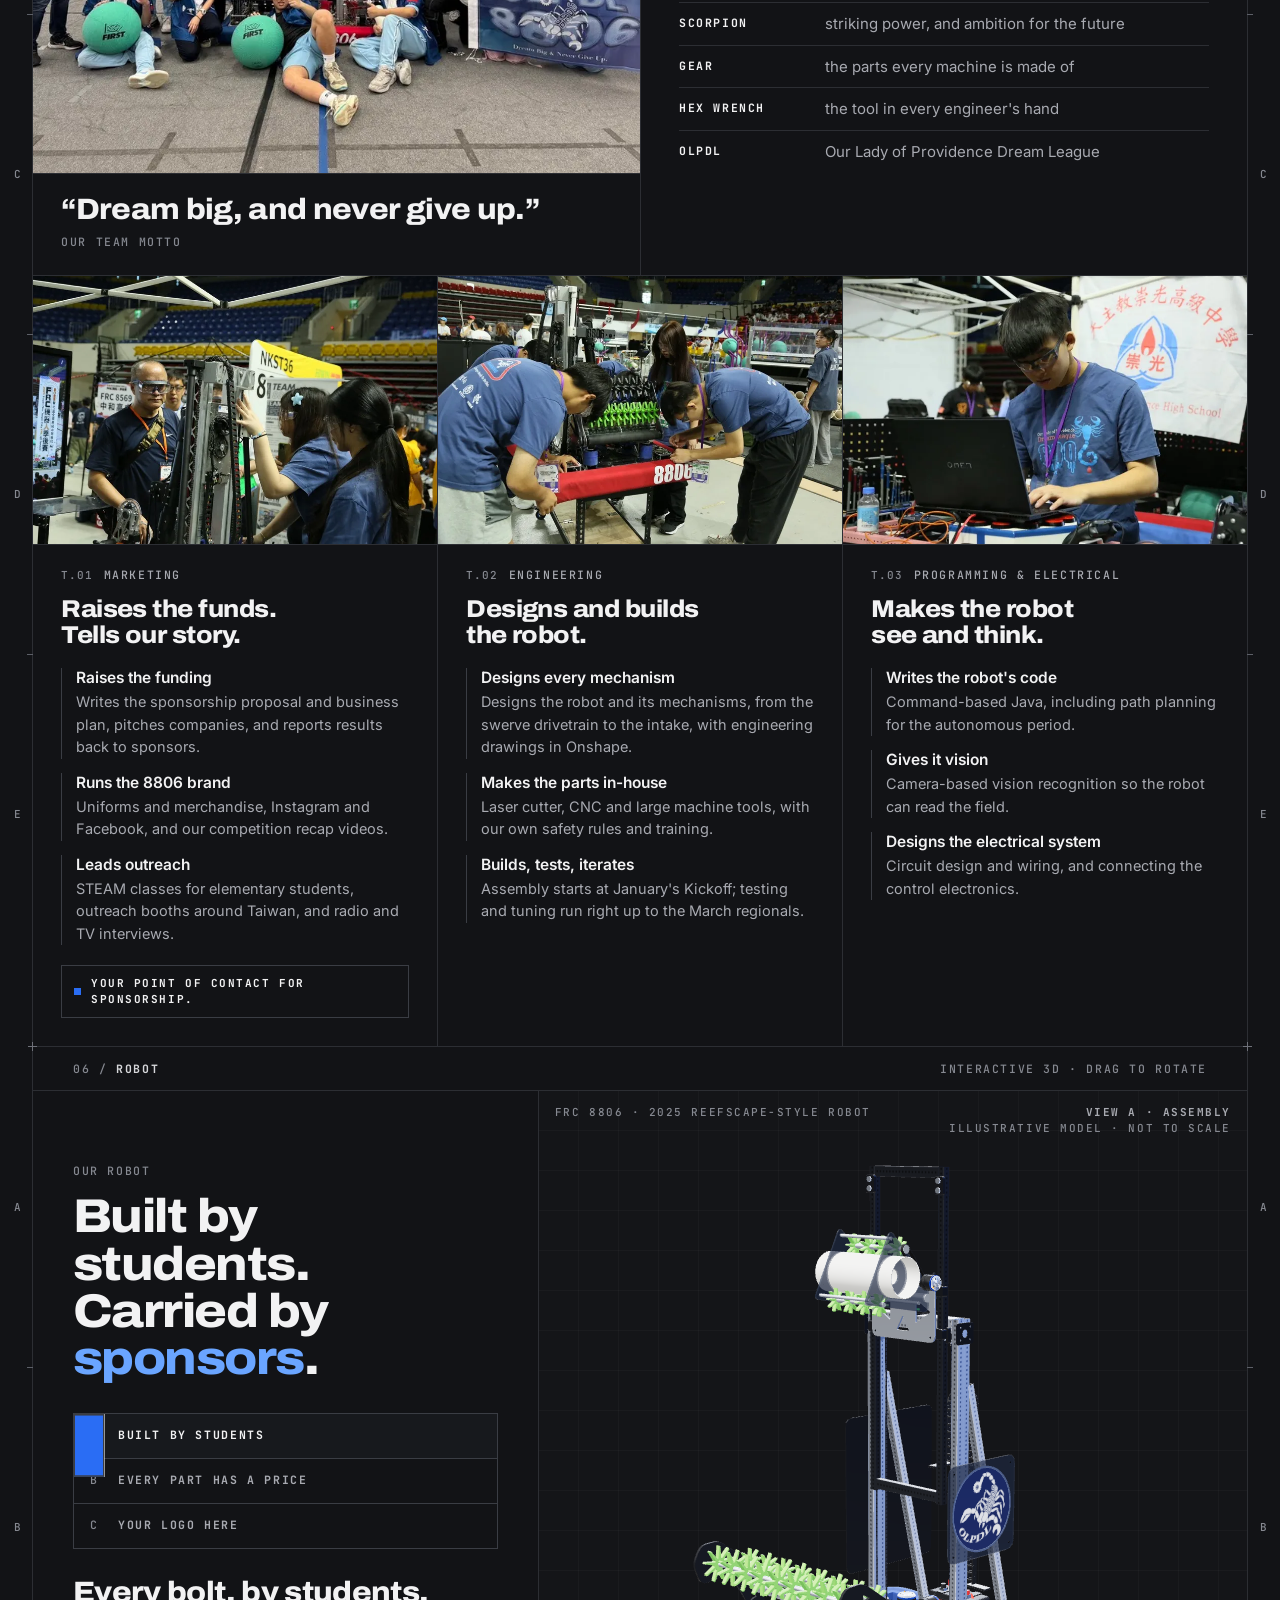
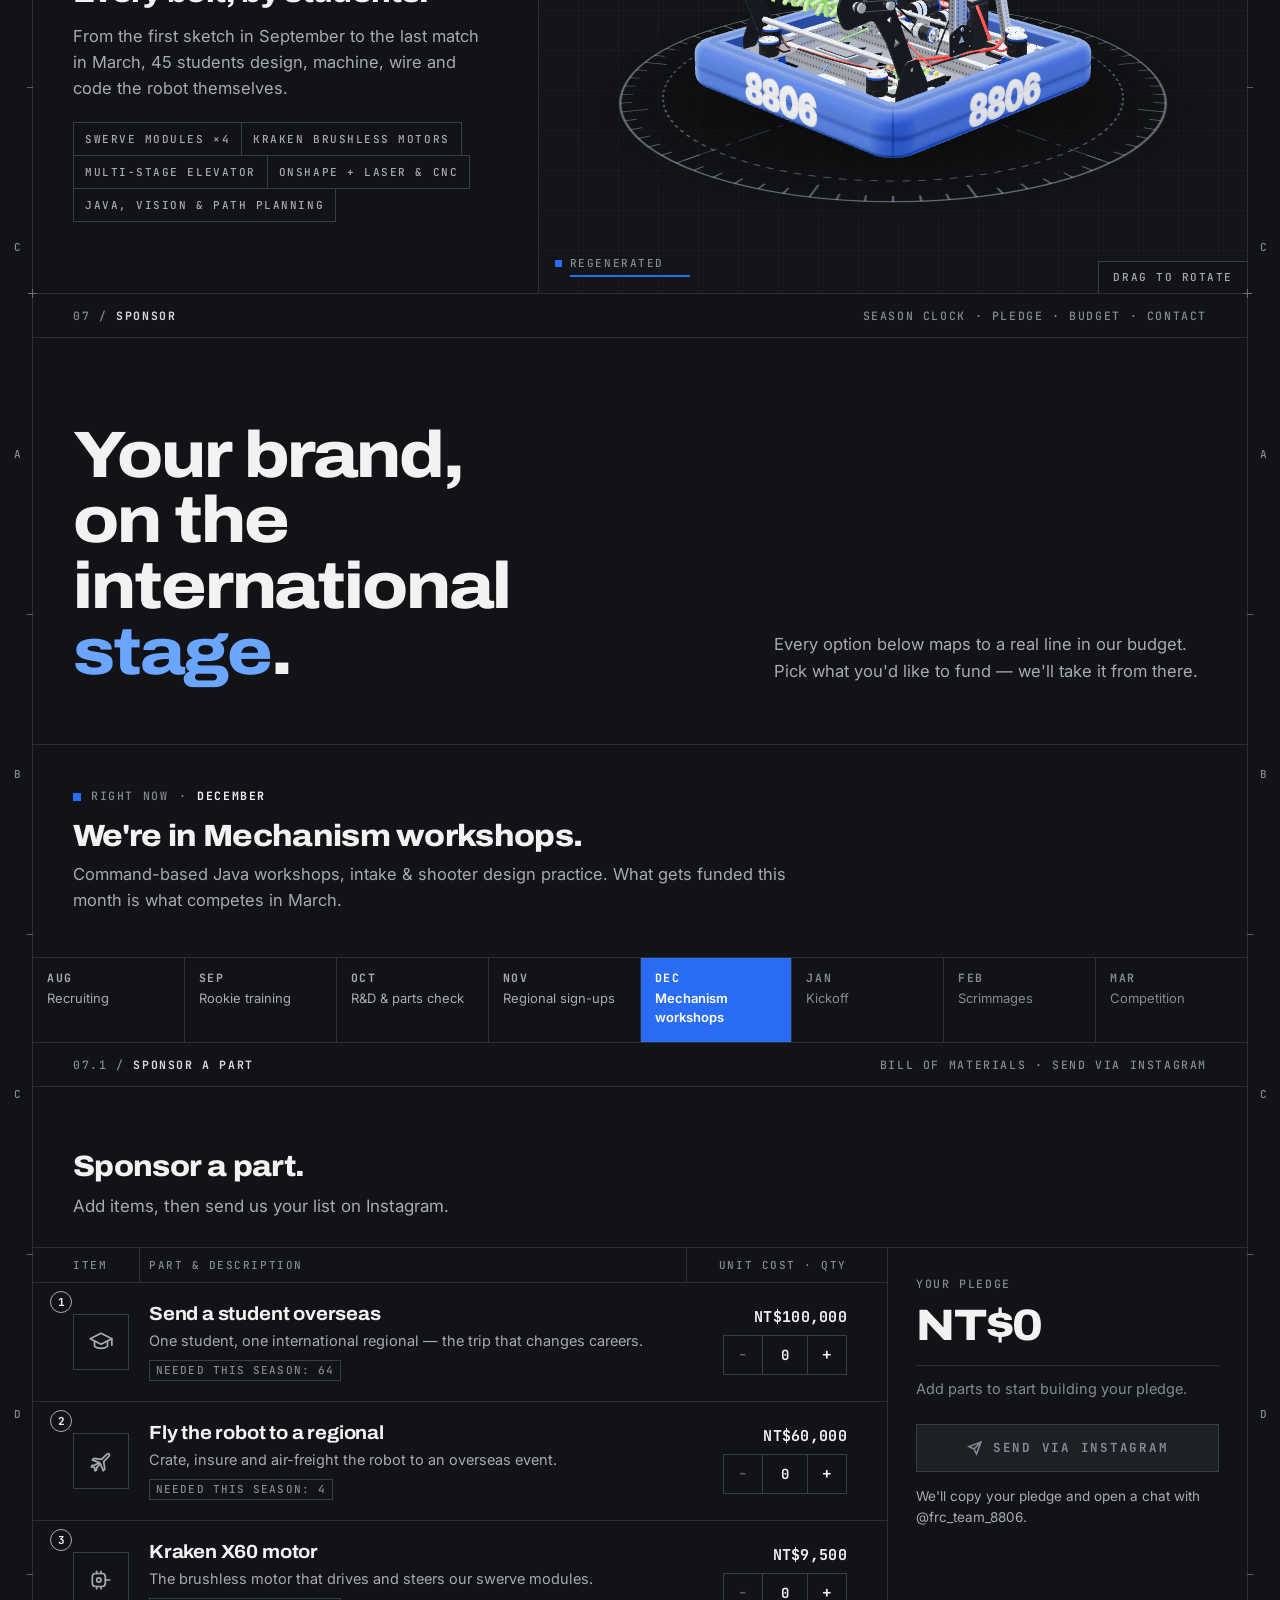
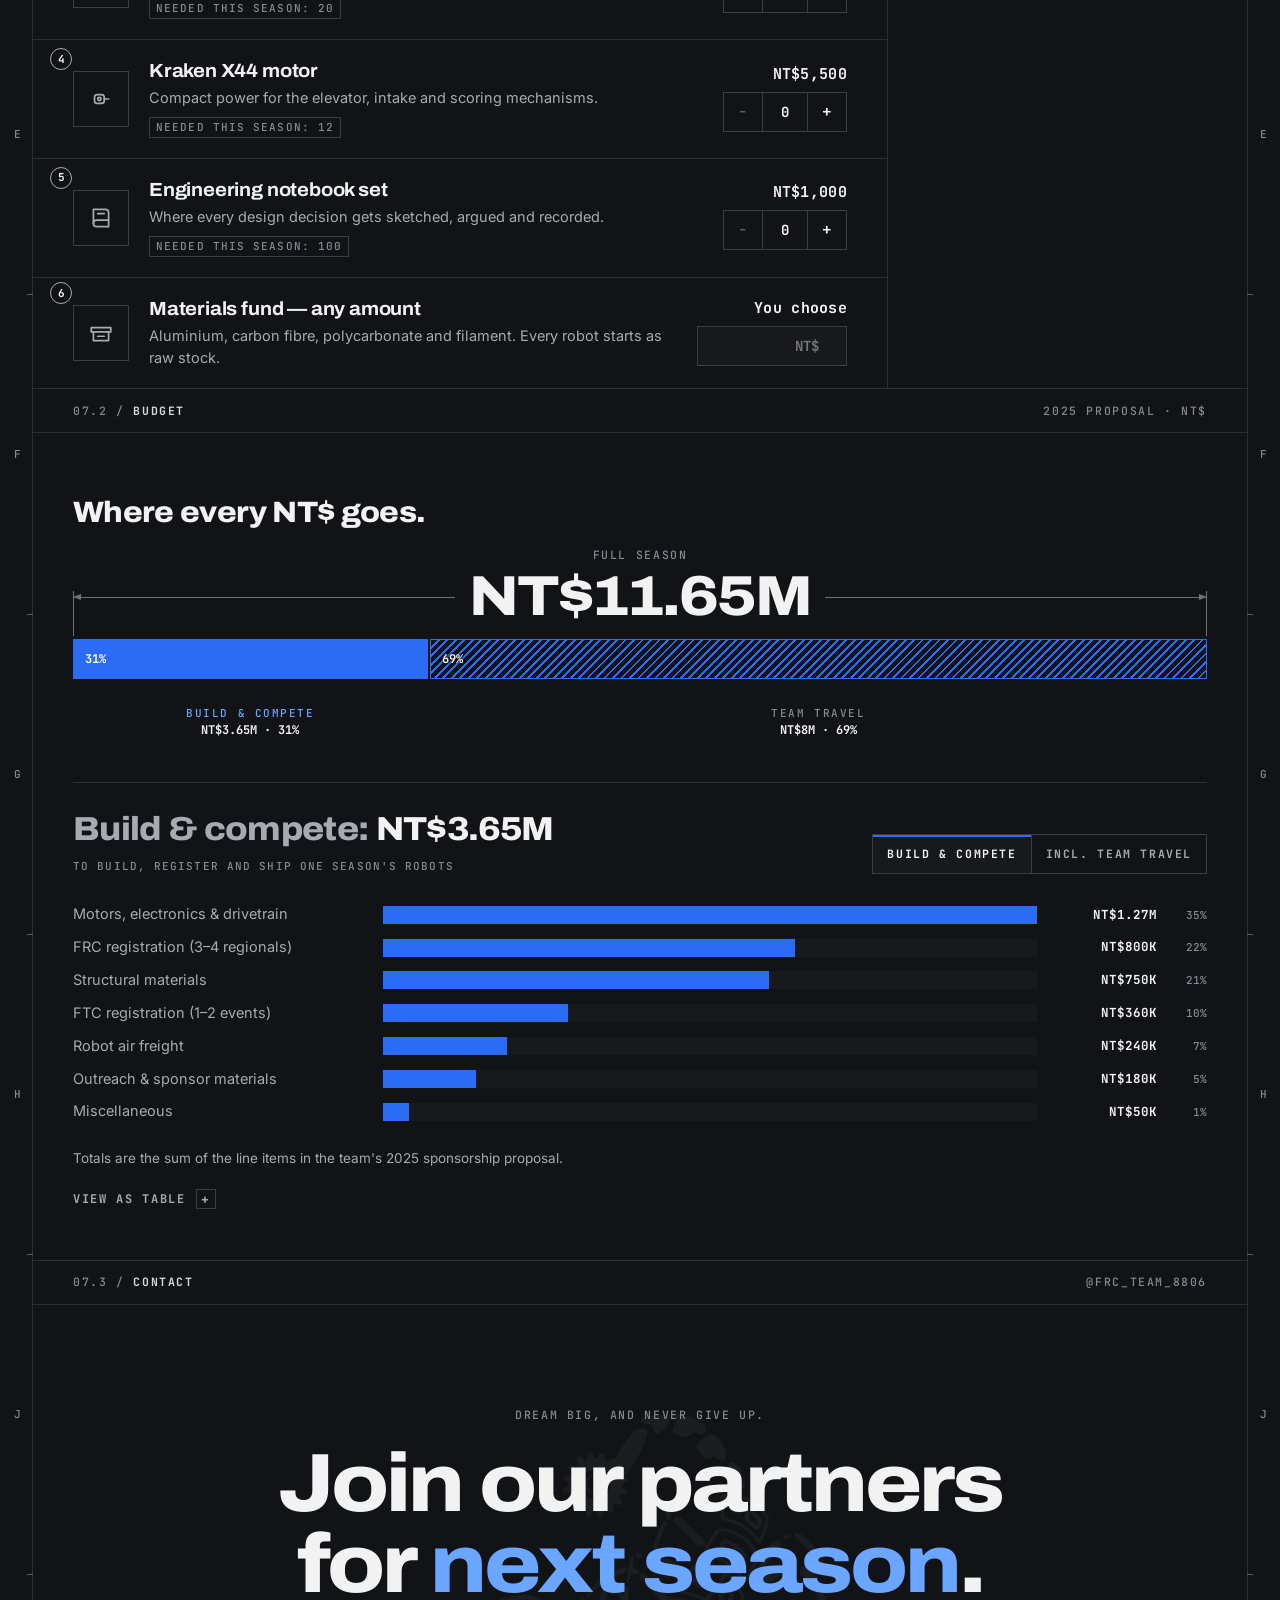
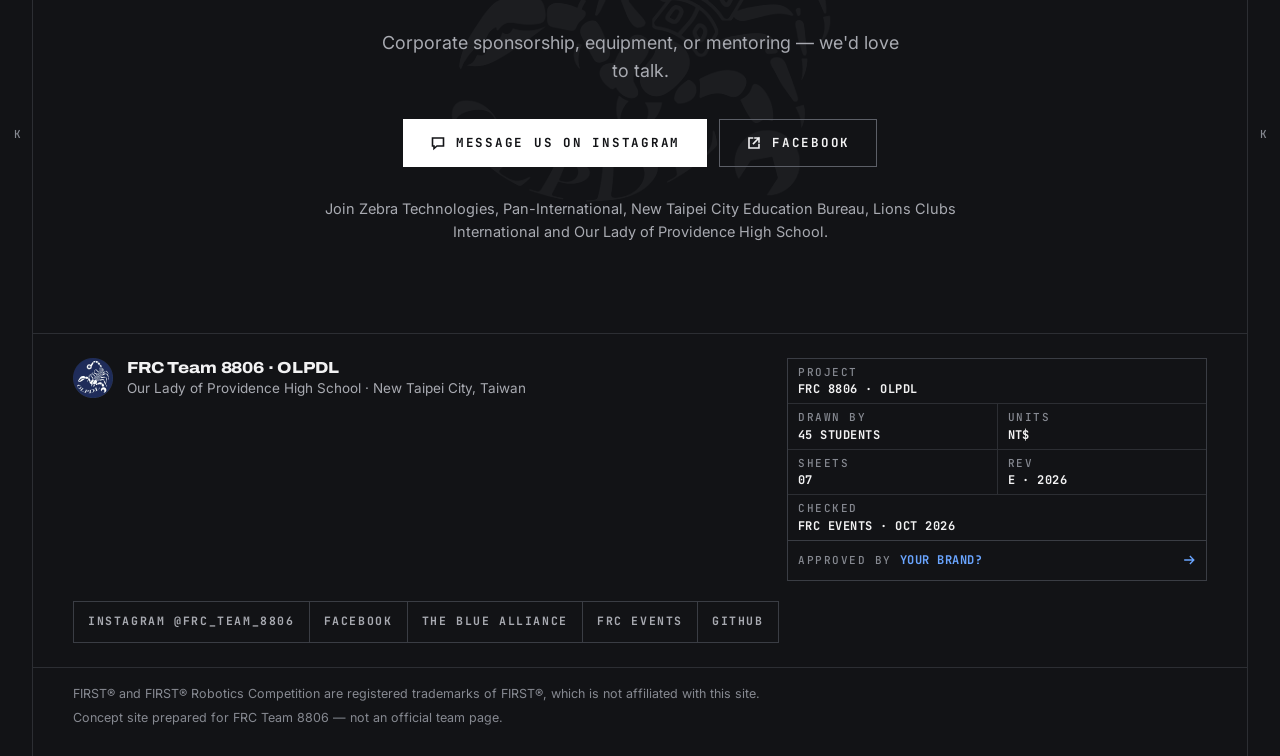
==== commit 19df681f: "Add visible CAD motion driven by scroll and interaction The quiet one-shot plotter now has a layer o" ====
--- a/index.html
+++ b/index.html
@@ -33,9 +33,13 @@
       // Motion on (.mo) unless reduced motion is asked for: every hidden starting state in motion.css
       // hangs off it. Backstop: if motion.js hasn't started its observers within 3 s (a failed or slow
       // main.js), .mo goes and everything shows. The frame draws itself on a fresh desktop load (is-boot).
+      // .sda: the linework is plotted by the scroll (CSS scroll-driven animations) where the browser has
+      // them; elsewhere, or with ?sda=0, the one-shot plotter draws it.
       var rm = matchMedia('(prefers-reduced-motion: reduce)').matches;
       d.className = d.className.replace('no-js', 'js') + (rm ? '' : ' mo');
       if (!rm) {
+        if (window.CSS && CSS.supports('animation-timeline: view()') && CSS.supports('animation-range: entry 0% cover 50%')
+            && !/[?&]sda=0/.test(location.search)) d.classList.add('sda');
         setTimeout(function () { if (!window.__motionReady) d.classList.remove('mo'); }, 3000);
         if (!location.hash && matchMedia('(min-width: 761px)').matches) {
           d.classList.add('is-boot'); setTimeout(function () { d.classList.remove('is-boot'); }, 1600);
@@ -219,7 +223,7 @@
           <figcaption class="caption"><span class="sq" aria-hidden="true"></span><span data-zh="2025 新北市區域賽 · 團隊意象獎">2025 New Taipei City Regional · Imagery Award in honor of Jack Kamen</span></figcaption>
         </figure>
       </div>
-      <div class="seasons" id="season-cards" data-reveal data-stagger></div>
+      <div class="seasons" id="season-cards" data-plot-host></div>
       <div class="pad results__end">
         <div class="goals" id="goals" data-reveal></div>
         <div class="results__foot" data-reveal>
--- a/assets/css/main.css
+++ b/assets/css/main.css
@@ -489,7 +489,9 @@
   flex: 1; display: flex; flex-direction: column; gap: 28px; /* top-aligned: the row is as tall as its event record */
   padding: clamp(24px, 3vw, 36px) var(--cell-pad);
   background: var(--bg-2) var(--hatch-section); /* a "cut" surface: drafting section hatch (cad.css) */
-}
+  position: relative; overflow: hidden; /* the cutter's cover (motion.css) slides out of it */
+}
+.season__stat > * { position: relative; z-index: 1; } /* the text sits above the cut, always visible */
 /* small text never sits on the hatch: each label gets a solid chip */
 .season__stat-year, .season__stat-label, .season__stat-sub {
   width: fit-content; padding: 2px 6px; margin-left: -6px; background: var(--bg-2); /* text stays on the column inset */
@@ -803,6 +805,7 @@
 }
 #robot-canvas:active { cursor: grabbing; }
 #robot-canvas.is-ready { opacity: 1; }
+@media (prefers-reduced-motion: reduce) { #robot-canvas { transition: none; } }
 .showcase__fallback { display: none; }
 .showcase__corner, .showcase__hint {
   position: absolute; z-index: 2; pointer-events: none;
--- a/assets/css/cad.css
+++ b/assets/css/cad.css
@@ -8,7 +8,10 @@
    corners and leaders. Grey linework frames the page; blue and white stay
    for facts and actions. Final states only: nothing here animates, and
    whatever sits on static content is drawn without JavaScript. Decorative
-   geometry is aria-hidden and never takes pointer events.
+   geometry is aria-hidden and never takes pointer events. Picked states
+   (the zone cursor, a lit record row, selection grips, the budget's lit
+   dimension, the cross-probed cart balloon, the robot's tab bar) are here as
+   plain state changes; motion.css only times them.
    ========================================================================= */
 
 :root {
@@ -99,6 +102,18 @@
 html[data-lang="zh-Hant"] .rec :is(thead th, .rec__meta, .rec__s, .rec__k, .rec__offhead th) { font-size: 12px; letter-spacing: 0.04em; }
 html[data-lang="zh-Hant"] .rec__title { word-break: keep-all; overflow-wrap: anywhere; } /* never split 區域賽 */
 html[data-lang="zh-Hant"] .rec__awards li { letter-spacing: 0.02em; }
+/* Each event row group carries the plotter's pen line on its top rule (motion.css plots it once) and,
+   picked by hover or by focus on its event-code link, lights that rule blue. --c and --a order the
+   cells and the award balloons for the row-by-row plot. */
+.rec__group { position: relative; }
+.rec__group::before {
+  content: ""; position: absolute; left: 0; right: 0; top: -1px; height: 1px;
+  background: var(--accent); transform-origin: left; opacity: 0; pointer-events: none;
+}
+.rec__group:is(:hover, :focus-within)::before { opacity: 1; }
+.rec__ev > :nth-child(2) { --c: 1; } .rec__ev > :nth-child(3) { --c: 2; } .rec__ev > :nth-child(4) { --c: 3; }
+.rec__ev > :nth-child(5) { --c: 4; } .rec__ev > :nth-child(6) { --c: 5; } .rec__ev > :nth-child(7) { --c: 6; }
+.rec__awards li:nth-child(2) { --a: 1; } .rec__awards li:nth-child(3) { --a: 2; } .rec__awards li:nth-child(n+4) { --a: 3; }
 
 @container rec (max-width: 699px) {
   .rec, .rec caption, .rec tbody, .rec tr, .rec__aw > td, .rec__offhead th { display: block; }
@@ -128,8 +143,10 @@
 /* ------------------------------------------------------------------ zone letters */
 
 /* One letter per 320px band down each sheet, in the gutter beside the column rule (cad.js writes
-   the bands). Left gutter only while the rail holds the right one. */
-.sec > .zones { border-top: 0; } /* .sec > * + * would otherwise add a rule */
+   the bands). Left gutter only while the rail holds the right one. The band under the reading line
+   (35% down the screen) is the zone cursor: its letter turns white and its boundary tick becomes a 12px
+   blue tick, "you are in 03-B". */
+.sec > :is(.zones, .trace) { border-top: 0; } /* .sec > * + * would otherwise add a rule */
 .zones { position: absolute; inset: 0; pointer-events: none; display: none; }
 @media (min-width: 1100px) { .zones { display: block; } }
 .zones i { position: absolute; left: 0; right: 0; top: calc(var(--i) * var(--zone)); height: var(--zone); }
@@ -143,6 +160,10 @@
 .zones i::after { left: 100%; background: linear-gradient(var(--cad-faint), var(--cad-faint)) left top / 6px 1px no-repeat; display: none; }
 .zones i:first-child::before, .zones i:first-child::after { background: none; } /* the "+" tick owns the section top */
 @media (min-width: 1100px) and (max-width: 1439px) { .zones i::after { display: grid; } }
+.zones i.is-lit::before, .zones i.is-lit::after {
+  color: var(--text); background-image: linear-gradient(var(--accent), var(--accent)); background-size: 12px 1px;
+}
+.zones i.is-lit:first-child::before, .zones i.is-lit:first-child::after { background: none; } /* the "+" owns the sheet top */
 
 /* ------------------------------------------------------------------ title block */
 
@@ -175,6 +196,9 @@
 .tblock__approve:hover { background: var(--bg-2); }
 .tblock__approve:hover .tblock__v { color: var(--text); }
 .tblock__approve:focus-visible { outline-offset: -2px; }
+/* the current sheet number rolls up inside its cell when the sheet changes (motion.js rollIn) */
+#tb-sheet { display: inline-block; }
+.tblock dd:has(> #tb-sheet) { overflow: clip; }
 
 /* ------------------------------------------------------------------ right rail: drawing list + title block */
 
@@ -235,6 +259,24 @@
 @media (hover: hover) { :is(.btn, .hotspot__tag):hover::before { opacity: 1; } }
 :is(.btn, .hotspot__tag):focus-visible::before { opacity: 1; }
 .btn:disabled::before { display: none; }
+
+/* Cards select like CAD entities: four 6px grips on the corners, centred on the 1px grid lines (inside
+   the card on phones, where the grid meets the screen edge), and the card's index tag (01, B.01, T.01)
+   inverts to a blue "selected" tag. On hover where there is hover, and whenever focus is inside. The
+   tag's 3px pad is a box-shadow, so nothing moves. White on --accent is 4.57:1. */
+:is(.reason, .benefit, .subteam, .kpis .cell) { position: relative; }
+:is(.reason, .benefit, .subteam, .kpis .cell)::after {
+  content: ""; position: absolute; inset: 0; z-index: 2; pointer-events: none; opacity: 0;
+  --g: linear-gradient(var(--accent-text), var(--accent-text));
+  background: var(--g) 0 0 / 6px 6px no-repeat, var(--g) 100% 0 / 6px 6px no-repeat,
+              var(--g) 0 100% / 6px 6px no-repeat, var(--g) 100% 100% / 6px 6px no-repeat;
+}
+@media (min-width: 761px) { :is(.reason, .benefit, .subteam, .kpis .cell)::after { inset: -3px; } }
+:is(.reason, .benefit, .subteam, .kpis .cell):focus-within::after { opacity: 1; }
+@media (hover: hover) { :is(.reason, .benefit, .subteam, .kpis .cell):hover::after { opacity: 1; } }
+.cell__n { width: fit-content; }
+:is(.reason, .benefit, .subteam):focus-within .cell__n { background: var(--accent); color: #fff; box-shadow: 0 0 0 3px var(--accent); }
+@media (hover: hover) { :is(.reason, .benefit, .subteam):hover .cell__n { background: var(--accent); color: #fff; box-shadow: 0 0 0 3px var(--accent); } }
 
 /* ------------------------------------------------------------------ budget dimensions */
 
@@ -279,6 +321,13 @@
 .dim--chain .dim__lbl, .dim--chain .dim__val { display: block; }
 .dim--chain .dim__val { margin-top: 2px; }
 
+/* The dimension that measures the pressed budget scope is lit (initBudget sets data-scope): the build
+   span of the chain for "Build & compete", the overall dimension for "Incl. team travel". Lines and
+   arrowheads follow currentColor; the figure itself (.dim__val) stays white, money is never blue.
+   --accent-text on --bg is 7.47:1. */
+#budget-stack[data-scope="build"] .dim--chain:first-child, #budget-stack[data-scope="all"] .dim--total { color: var(--accent); }
+#budget-stack[data-scope="build"] .dim--chain:first-child .dim__lbl, #budget-stack[data-scope="all"] .dim--total .dim__lbl { color: var(--accent-text); }
+
 /* the chain on tablets and up, the legend (main.css) on phones: one of them is ever rendered */
 @media (min-width: 641px) { .stack__legend { display: none; } }
 @media (max-width: 640px) { .dim-chain { display: none; } }
@@ -331,6 +380,11 @@
   .bom__head::after, .part::after { right: calc(var(--pad) + var(--buy-w) + 10px); }
 }
 .no-js .bom__head { display: none; }
+
+/* Cross-probing: the BOM row under the pointer (or holding focus) lights its cart line's balloon. */
+.cart__lines li.is-probe .balloon { border-color: var(--accent); color: var(--accent-text); }
+/* the stepper's quantity rolls in (motion.js tickDigit) */
+.stepper__q { display: inline-block; }
 
 /* the cart's total rule: a drawing-style double line under the lines, above the actions */
 .cart__lines:not(:empty) { border-bottom: 3px double var(--rule-2); padding-bottom: 4px; }
@@ -364,6 +418,20 @@
   .showcase__corner--tr { display: none; }
   #view-status[data-state="rest"] .vs-note { display: inline; }
 }
+/* the view label rolls up to the new view inside its corner (motion.js rollIn) */
+#view-label { overflow: clip; }
+#view-label b { display: inline-block; }
+/* The tabs' selection bar (initShowcase in main.js): one bar that slides to the selected tab, by
+   transform only (a 3px × 28px base on tablets and desktops, 100px × 2px on phones), in place of the
+   selected tab's inset shadow. */
+.cells--tabs.has-bar { position: relative; }
+.cells--tabs.has-bar button[aria-selected="true"] { box-shadow: none; }
+.tabs__bar {
+  position: absolute; z-index: 1; left: 0; top: 0; width: 3px; height: 28px;
+  background: var(--accent); transform-origin: 0 0; pointer-events: none;
+}
+@media (max-width: 760px) { .tabs__bar { width: 100px; height: 2px; } }
+
 /* a custom model in the price tab lists its tags in this corner (main.css) */
 .is-flat[data-view="price"] .showcase__corner--bl { display: none; }
 
--- a/assets/css/motion.css
+++ b/assets/css/motion.css
@@ -1,28 +1,46 @@
 /* =========================================================================
    FRC 8806 — motion ("the plotter") and smooth scrolling
-   Construction lines draw first, content places, annotations land last,
-   and then everything rests. One-shot: nothing re-hides on scroll-up.
-   Every hidden starting state hangs off html.mo (set by the head script
-   unless reduced motion is asked for) inside @media screen, so reduced
-   motion, print, no JavaScript and the 3 s backstop all paint the final
-   state. motion.js adds .is-in once per element. Never animated: the hero
-   headline, sub-copy and buttons, and money in any form. Only transform,
-   opacity and stroke-dashoffset move (plus short hover colour changes).
+   The page is the CAD session that plots Drawing Set 8806. Three drivers:
+   - Scroll is the pen. Linework (the drawing-border trace, sheet cuts and
+     "+" ticks, BOM column rules and leaders, the budget's dimensions, the
+     2026 hatch) is plotted by the visitor's scroll, 1:1, through CSS
+     scroll-driven animations (html.sda): it stops when scrolling stops and
+     un-draws on the way back up. Never text, never a fact. Without scroll
+     timelines (or with ?sda=0) the one-shot plotter draws the same linework
+     once (.mo:not(.sda)) and motion.js keeps the border trace.
+   - Arrival regenerates. Text arrives once, in 1 s or less: toolpath
+     headlines, typed sheet headers, odometer counts, records plotted row by
+     row, and the fades of the reveal engine. Nothing re-hides.
+   - Touch picks: grips, a lit row, the tab bar, the pledge chain.
+   Every hidden starting state and every scroll timeline hangs off html.mo
+   (set by the head script unless reduced motion is asked for) inside
+   @media screen, so reduced motion, print, no JavaScript and the 3 s
+   backstop all paint the final state. Base styles are final states, except
+   the pure traces and cuts, whose base is hidden (fill mode none): an
+   inactive timeline shows nothing. Never animated: the hero headline,
+   sub-copy, buttons and partners, and money in any form. Only transform and
+   opacity move (plus the hero's stroke-dashoffset and state colours).
    ========================================================================= */
 
 :root {
-  /* --ease (main.css) is every arrival, draw, pop and sweep; --ease-io only travels between two rests */
+  /* --ease (main.css) is every arrival, draw, pop, roll and toolpath; --ease-io only travels between two
+     rests (the tab bar, the balloon's flight) */
   --ease-io: cubic-bezier(0.65, 0, 0.35, 1);
-  --t-micro: 160ms;   /* hover and focus grips, press */
-  --t-state: 320ms;   /* pops, tick snaps, indicator slide, label swaps */
-  --t-reveal: 640ms;  /* content fade-up */
-  --t-draw: 800ms;    /* line, dimension and stroke draws, bar plots */
+  --t-micro: 160ms;   /* grips, qty roll, caret hold, row pick, zone colour */
+  --t-state: 320ms;   /* pops, rolls, record cells, re-measure, line-in, tab bar, panel-in */
+  --t-reveal: 640ms;  /* content fade-up, toolpath per line, row pen line, Send arming */
+  --t-draw: 800ms;    /* line, dimension and stroke draws, bar plots, odometer */
   --t-long: 1200ms;   /* map arcs only */
+  --t-type: 14ms;     /* one typed character of a sheet header (at most 32 steps a label) */
+  --row-step: 70ms;   /* between the rows of an event record */
   --stagger: 60ms;    /* between the members of a batch or group, at most --stagger-n steps */
   --stagger-n: 6;
   --rise: 12px;       /* reveal translate */
 }
 @media (max-width: 760px) { :root { --stagger: 40ms; --stagger-n: 4; --rise: 8px; } }
+/* Print paints the final page at once: the hidden states are screen-only, and no entrance fades in on
+   the switch to print. */
+@media print { .mo *, .mo *::before, .mo *::after { transition: none !important; animation: none !important; } }
 
 /* ------------------------------------------------------------------ smooth scrolling (Lenis) */
 
@@ -60,27 +78,58 @@
 }
 
 /* Jump mode (html.is-jumping, for the length of an in-page jump): content is simply there on arrival.
-   Geometry still draws; it never hides a fact. */
-.is-jumping :is([data-reveal], [data-stagger] > *, .ln__i, .grid) { transition-duration: 0s !important; transition-delay: 0s !important; }
-
-/* Counters: the box is sized for the final value (motion.js sets --digits), tabular figures, so nothing
-   beside a number moves while it counts. */
-[data-count] { display: inline-block; min-width: calc(var(--digits, 1) * 1ch); font-variant-numeric: tabular-nums; text-align: left; }
-
-/* ------------------------------------------------------------------ headline line masks (the seven h2s) */
-
-/* Each authored line rises out of its own mask. The padding / negative margin pairs widen the mask
-   without moving anything, so descenders, the hook of a "j" and the Chinese 900 weight are never clipped
-   at rest. The headline is a flex column so those margins never collapse into each other: every line
-   sits exactly where the <br> put it. Lines wrap as they did before (the <br> headline was never
-   balanced). Never the hero h1. */
+   Scroll-linked linework needs nothing (it is mapped to the position, so it lands finished); the sheet
+   cut is hidden on the way, so a long glide doesn't strobe it. */
+.is-jumping :is([data-reveal], [data-stagger] > *, .grid) { transition-duration: 0s !important; transition-delay: 0s !important; }
+.is-jumping .zones i::before, .is-jumping .zones i::after, .is-jumping .ln::after { transition: none !important; }
+.is-jumping .strip::before { visibility: hidden; }
+
+/* ------------------------------------------------------------------ odometer counts (never money) */
+
+/* The box is sized for the final value (motion.js sets --digits), tabular figures, so nothing beside a
+   number moves. While a count rolls (motion.js roll) its real digits stay in place, transparent, under
+   an aria-hidden overlay of wheels: one 1lh window per digit over a strip of 0–9 twice. The overlay
+   inherits the number's own colour. The rows are a whole number of pixels apart (each still holds a
+   full 1lh line box), so the wheel's last frame lands on exactly the pixels of the real digits. */
+[data-count] { position: relative; display: inline-block; min-width: calc(var(--digits, 1) * 1ch); font-variant-numeric: tabular-nums; text-align: left; }
+.season__stat-num[data-count] { display: block; } /* the 2026 stat panel's count is a block (main.css) */
+.odo { display: none; }
+@media screen {
+  .mo [data-count]:has(> .odo) { -webkit-text-fill-color: transparent; }
+  .mo .odo {
+    display: flex; position: absolute; left: 0; top: 0; white-space: nowrap;
+    -webkit-text-fill-color: currentColor; pointer-events: none;
+  }
+  .odo__c { display: block; height: 1lh; overflow: hidden; }
+  .odo__s, .odo__s > span { display: block; }
+  .odo__s > span { height: round(1lh, 1px); line-height: inherit; }
+}
+
+/* ------------------------------------------------------------------ toolpath headlines (the seven h2s) */
+
+/* Each authored line sits in its own mask. The padding / negative margin pairs widen the mask without
+   moving anything, so descenders, the hook of a "j" and the Chinese 900 weight are never clipped at
+   rest. The headline is a flex column so those margins never collapse into each other: every line sits
+   exactly where the <br> put it. Never the hero h1.
+   A laser toolpath cuts each line in: a --bg cover with a 1px --accent-text cutting edge and a 7px
+   square tool head slides off the line left to right and leaves the letters behind it; line 2 starts
+   120 ms after line 1, like a raster pass. The mask clips the cover at rest, so the headline rests as
+   plain text. The line box is as wide as its text (fit-content, which wraps exactly as before). */
 [data-reveal="lines"] { display: flex; flex-direction: column; }
 .ln { display: block; overflow: hidden; padding: 0.08em 0.1em 0.18em; margin: -0.08em -0.1em -0.18em; text-wrap: wrap; }
 .ln__i { display: block; }
-.mo .ln__i { transition: transform var(--t-reveal) var(--ease) calc(var(--d, 0ms) + var(--l, 0) * 80ms); }
-/* 120%, not 110%: the mask reaches .18em below the line for descenders, and at line-height 1 a 110% drop
-   leaves the tips of tall letters showing there */
-@media screen { .mo [data-reveal="lines"]:not(.is-in) .ln__i { transform: translateY(120%); } }
+@media screen {
+  .mo [data-reveal="lines"] .ln { position: relative; width: fit-content; }
+  .mo .cta__title { align-items: center; }
+  .mo [data-reveal="lines"] .ln::after {
+    content: ""; position: absolute; inset: 0; pointer-events: none;
+    background: linear-gradient(var(--accent-text), var(--accent-text)) 0 50% / 7px 7px no-repeat, var(--bg);
+    border-left: 1px solid var(--accent-text);
+    transform: translateX(101%);
+    transition: transform var(--t-reveal) var(--ease) calc(var(--d, 0ms) + var(--l, 0) * 120ms);
+  }
+  .mo [data-reveal="lines"]:not(.is-in) .ln::after { transform: none; }
+}
 
 /* ------------------------------------------------------------------ boot: the frame draws itself */
 
@@ -127,17 +176,105 @@
 @keyframes stub-in { from { opacity: 0; transform: scale(0.2); } }
 @keyframes draw-in { from { stroke-dashoffset: 1; } }
 
-/* ------------------------------------------------------------------ sheets: strip sweep, "+" ticks, zones */
-
-/* A blue line runs along each strip's bottom rule once and fades: the sheet header regenerating. */
+/* ------------------------------------------------------------------ scroll-linked plotting: the pen (E1) */
+
+/* The reading line sits 35% down the screen (PEN in motion.js; the rail and the zone cursor use it too).
+   ≥761px: a 2px blue trace runs down the left drawing border from the current sheet's "+" to the
+   reading line and ends in a 5×5 pen head that stays on the line while the sheet slides under it; the
+   next sheet starts from its own "+". ≤760px: a 2px bar under the nav grows across the current sheet.
+   Fill mode none over a hidden base: only the current sheet is ever blue. The view timelines' inset
+   (35% from the top, 65% from the bottom) makes the line itself the scrollport, so progress is exactly
+   (line − sheet top) / sheet height, as in the JS fallback. */
+.trace, .nav__plot { display: none; }
+@media screen and (min-width: 761px) {
+  .mo .trace {
+    display: block; position: absolute; z-index: 3; left: -3px; top: 0; bottom: 0; width: 5px;
+    overflow: clip; pointer-events: none; transition: opacity var(--t-state) var(--ease);
+  }
+  .mo.is-boot .trace { opacity: 0; } /* never ahead of the boot frame draw */
+  .trace__ln {
+    position: absolute; left: 2px; top: 0; width: 2px; height: 100%; background: var(--accent);
+    transform-origin: top; transform: scaleY(0);
+  }
+  .trace__pen {
+    position: absolute; left: 0; top: 0; width: 5px; height: 100%; opacity: 0;
+    background: linear-gradient(var(--accent-text), var(--accent-text)) 0 0 / 5px 5px no-repeat;
+  }
+  .mo.sda main > .sec { view-timeline-name: --sheet; view-timeline-axis: block; view-timeline-inset: 35% 65%; }
+  .mo.sda .trace__ln { animation: trace-ln linear none; animation-timeline: --sheet; animation-range: cover 0% cover 100%; }
+  .mo.sda .trace__pen { animation: trace-pen linear none; animation-timeline: --sheet; animation-range: cover 0% cover 100%; }
+  .mo:not(.sda) .trace.is-cur .trace__pen { opacity: 1; } /* the JS fallback (motion.js initPlotFallback) */
+}
+@media screen and (max-width: 760px) {
+  .mo .nav__plot { display: block; position: absolute; left: 0; right: 0; bottom: -1px; height: 2px; pointer-events: none; }
+  .nav__plot > span {
+    position: absolute; inset: 0; background: var(--accent);
+    transform-origin: left; transform: scaleX(0); opacity: 0;
+  }
+  .mo .nav__plot > .is-cur { opacity: 1; } /* the JS fallback */
+}
+@supports (timeline-scope: none) {
+  @media screen and (max-width: 760px) {
+    .mo.sda { timeline-scope: --s1, --s2, --s3, --s4, --s5, --s6, --s7; }
+    .mo.sda :is(#top, #results, #partner, #impact, #team, #robot, #sponsor) { view-timeline-axis: block; view-timeline-inset: 35% 65%; }
+    .mo.sda #top { view-timeline-name: --s1; }
+    .mo.sda #results { view-timeline-name: --s2; }
+    .mo.sda #partner { view-timeline-name: --s3; }
+    .mo.sda #impact { view-timeline-name: --s4; }
+    .mo.sda #team { view-timeline-name: --s5; }
+    .mo.sda #robot { view-timeline-name: --s6; }
+    .mo.sda #sponsor { view-timeline-name: --s7; }
+    .mo.sda .nav__plot > * { animation: plot-x linear none; animation-range: cover 0% cover 100%; }
+    .mo.sda .nav__plot > :nth-child(1) { animation-timeline: --s1; }
+    .mo.sda .nav__plot > :nth-child(2) { animation-timeline: --s2; }
+    .mo.sda .nav__plot > :nth-child(3) { animation-timeline: --s3; }
+    .mo.sda .nav__plot > :nth-child(4) { animation-timeline: --s4; }
+    .mo.sda .nav__plot > :nth-child(5) { animation-timeline: --s5; }
+    .mo.sda .nav__plot > :nth-child(6) { animation-timeline: --s6; }
+    .mo.sda .nav__plot > :nth-child(7) { animation-timeline: --s7; }
+  }
+}
+@keyframes trace-ln { from { transform: scaleY(0); } to { transform: scaleY(1); } }
+@keyframes trace-pen { from { opacity: 1; transform: translateY(-2.5px); } to { opacity: 1; transform: translateY(calc(100% - 2.5px)); } }
+@keyframes plot-x { from { opacity: 1; transform: scaleX(0); } to { opacity: 1; transform: scaleX(1); } }
+
+/* ------------------------------------------------------------------ sheets: registration (E2), zones */
+
+/* As a sheet boundary rises from the bottom of the screen to the reading line, its two "+" ticks turn in
+   from 45° and grow, landing square on the line, and a 1px blue cut runs along its top rule and fades
+   into the grey rule (the sub-sheets 07.1–07.3 cut on their own rule). Without scroll timelines the ticks
+   snap in once and a blue sweep runs along the strip's bottom rule instead. */
+@media screen {
+  .mo.sda :is(.sec, .gallery)::before, .mo.sda :is(.sec, .gallery)::after {
+    animation: tick-in linear both; animation-timeline: view(); animation-range: entry 0% cover 65vh;
+  }
+  .mo.sda .strip { view-timeline: --strip block; }
+  .mo.sda .strip::before {
+    content: ""; position: absolute; left: 0; right: 0; top: -1px; height: 1px; background: var(--accent);
+    transform-origin: left; transform: scaleX(0); pointer-events: none;
+    animation: cut linear none; animation-timeline: --strip; animation-range: entry 0% cover 65vh;
+  }
+}
+@keyframes cut {
+  0% { transform: scaleX(0); opacity: 1; }
+  80% { transform: scaleX(1); opacity: 1; }
+  100% { transform: scaleX(1); opacity: 0; }
+}
+
+.mo:not(.sda) :is(.sec, .gallery)::before, .mo:not(.sda) :is(.sec, .gallery)::after {
+  transition: opacity var(--t-state) var(--ease), transform var(--t-state) var(--ease);
+}
+@media screen {
+  .mo:not(.sda) :is(.sec, .gallery):not(.is-in)::before, .mo:not(.sda) :is(.sec, .gallery):not(.is-in)::after { opacity: 0; transform: scale(0.3) rotate(45deg); }
+}
 .strip { position: relative; }
 .strip::after { content: ""; display: none; }
 @media screen {
-  .mo .strip::after {
+  .mo:not(.sda) .strip::after {
     display: block; position: absolute; left: 0; right: 0; bottom: -1px; height: 1px;
     background: var(--accent); transform: scaleX(0); transform-origin: left; pointer-events: none;
   }
-  .mo .strip.is-in::after { animation: sweep 900ms var(--ease) both; }
+  .mo:not(.sda) .strip.is-in::after { animation: sweep 900ms var(--ease) both; }
 }
 @keyframes sweep {
   0% { transform: scaleX(0); opacity: 1; }
@@ -145,35 +282,129 @@
   100% { transform: scaleX(1); opacity: 0; }
 }
 
-/* "+" ticks snap onto the frame where a sheet starts */
-.mo :is(.sec, .gallery)::before, .mo :is(.sec, .gallery)::after {
+/* The sheet header retypes like a CAD command line behind a blue block caret: a --bg cover steps off
+   each label one character at a time (--n, motion.js), the caret holds for --t-micro and goes; the meta
+   line starts when the id's caret ends. The label box is its text plus 1.2ch (the padding / negative
+   margin pair moves nothing), so the caret stops just past the last glyph, inside the clip. A header
+   reached by a jump is simply there (data-instant). */
+@media screen {
+  .mo .strip :is(.strip__id, .strip__meta) { position: relative; padding-right: 1.2ch; margin-right: -1.2ch; overflow: clip; }
+  .mo .strip :is(.strip__id, .strip__meta)::after {
+    content: ""; position: absolute; top: 0; bottom: 0; left: 0; width: 100%; pointer-events: none;
+    background: var(--bg); border-left: 0.9ch solid var(--accent); opacity: 0;
+  }
+  .mo .strip:not(.is-in) :is(.strip__id, .strip__meta)::after { opacity: 1; }
+  .mo .strip { --meta-at: calc(var(--n-id, 12) * var(--t-type) + var(--t-micro)); }
+  .mo .strip.is-in:not([data-instant]) .strip__id::after {
+    animation: type calc(var(--n, 12) * var(--t-type)) steps(var(--n, 12), jump-end) both,
+               caret-out var(--t-micro) step-end calc(var(--n, 12) * var(--t-type)) both;
+  }
+  .mo .strip.is-in:not([data-instant]) .strip__meta::after {
+    animation: type calc(var(--n, 12) * var(--t-type)) steps(var(--n, 12), jump-end) var(--meta-at) both,
+               caret-out var(--t-micro) step-end calc(var(--meta-at) + var(--n, 12) * var(--t-type)) both;
+  }
+}
+@keyframes type { from { transform: none; } to { transform: translateX(calc(100% - 1.2ch)); } }
+@keyframes caret-out { from { opacity: 1; } to { opacity: 0; } }
+
+/* Zone letters (and their boundary ticks) come in down the border; the zone cursor's colour and tick
+   snap instantly, like a CAD cursor. */
+.mo .zones i::before, .mo .zones i::after {
+  transition: opacity var(--t-state) var(--ease) calc(min(var(--i, 0), 10) * 30ms), color var(--t-micro) var(--ease) 0ms;
+}
+@media screen { .mo .sec:not(.is-in) .zones i::before, .mo .sec:not(.is-in) .zones i::after { opacity: 0; } }
+
+/* ------------------------------------------------------------------ results: records plotted row by row (E5) */
+
+/* Each season (data-plot) is plotted as it arrives: its photo or stat panel and its head place, then the
+   record table top to bottom. A blue pen line draws along each event's top rule and fades into the grey
+   (or dashed) rule; the row's cells place left to right behind it (--r row, --c column, cad.css) and its
+   award balloons land in numbered order. The column headers and rules are the drawing's frame: there
+   first. Every cell is final within 750 ms. A season reached by a jump, by focus, or re-rendered by a
+   language switch after it was plotted is simply there (data-instant). The pen line keeps the row pick
+   (cad.css): its fill mode is backwards, so after the plot the base (opacity 0) applies, and its opacity
+   only transitions into a pick, never out of the plot. */
+.mo .rec__group:is(:hover, :focus-within)::before { transition: opacity var(--t-micro) var(--ease); }
+.mo [data-plot] :is(.season__media, .season__head) { transition: opacity var(--t-reveal) var(--ease), transform var(--t-reveal) var(--ease); }
+.mo [data-plot] :is(.rec__ev > *, .rec__note, .rec__offhead th) {
+  transition: opacity var(--t-state) var(--ease) calc(min(var(--r, 0), 5) * var(--row-step) + 80ms + var(--c, 0) * 20ms);
+}
+.mo [data-plot] .rec__awards li, .mo [data-plot] .rec__awards .balloon {
   transition: opacity var(--t-state) var(--ease), transform var(--t-state) var(--ease);
-}
-@media screen {
-  .mo :is(.sec, .gallery):not(.is-in)::before, .mo :is(.sec, .gallery):not(.is-in)::after { opacity: 0; transform: scale(0.3) rotate(45deg); }
-}
-
-/* zone letters (and their boundary ticks) come in down the border */
-.mo .zones i::before, .mo .zones i::after { transition: opacity var(--t-state) var(--ease) calc(min(var(--i, 0), 10) * 30ms); }
-@media screen { .mo .sec:not(.is-in) .zones i::before, .mo .sec:not(.is-in) .zones i::after { opacity: 0; } }
-
-/* ------------------------------------------------------------------ budget: dimensions + plot */
-
-/* Overall dimension: the extension lines rise from the bar, the half-lines grow outward from the
-   figure, the arrowheads land last. Chain: extension lines drop, each line grows from its centre, one
-   span after the other. No text is ever hidden. */
-.mo #budget-stack :is(.dim--total, .dim--chain)::before, .mo #budget-stack :is(.dim--total, .dim--chain)::after {
-  transition: transform 200ms var(--ease) calc(var(--k, 0) * 120ms);
-}
+  transition-delay: calc(min(var(--r, 0), 5) * var(--row-step) + 200ms + var(--a, 0) * 60ms);
+}
+.mo [data-plot].is-in:not([data-instant]) .rec__group::before {
+  animation: row-pen var(--t-reveal) var(--ease) calc(min(var(--r, 0), 5) * var(--row-step)) backwards;
+}
+.mo [data-plot][data-instant] :is(.season__media, .season__head, .rec__ev > *, .rec__note, .rec__offhead th, .rec__awards li, .rec__awards .balloon) { transition: none; }
+@media screen {
+  .mo [data-plot]:not(.is-in) :is(.season__media, .season__head) { opacity: 0; transform: translateY(var(--rise)); }
+  .mo [data-plot]:not(.is-in) :is(.rec__ev > *, .rec__note, .rec__offhead th, .rec__awards li) { opacity: 0; }
+  .mo [data-plot]:not(.is-in) .rec__awards .balloon { transform: scale(0.6); }
+  .mo [data-plot]:not(.is-in) .rec__group::before { opacity: 1; transform: scaleX(0); }
+
+  /* The 2026 stat panel is cut in section: a cover with a 1px blue cutter edge slides off the panel with
+     the scroll and leaves the 135° hatch behind it (a cover, not a scale: the hatch never distorts). The
+     text sits above the cut (main.css). */
+  .mo.sda .season__stat { view-timeline: --cut block; }
+  .mo.sda .season__stat::before {
+    content: ""; position: absolute; inset: 0; background: var(--bg-2); box-shadow: inset 1px 0 0 var(--accent);
+    pointer-events: none; animation: uncover linear both; animation-timeline: --cut; animation-range: entry 25% cover 50%;
+  }
+}
+@keyframes row-pen { 0% { transform: scaleX(0); opacity: 1; } 60% { transform: none; opacity: 1; } 100% { transform: none; opacity: 0; } }
+@keyframes uncover { from { transform: none; } to { transform: translateX(101%); } }
+
+/* ------------------------------------------------------------------ budget: dimensions + plot (E9) */
+
+/* Measured by the scroll: as the full-season bar rises from the bottom of the screen to its middle, the
+   overall dimension's extension lines rise, its half-lines extend outward from the figure and the
+   arrowheads land; then the chain measures "Build & compete", then "Team travel". The figures, labels
+   and percentages are always there. Without scroll timelines the same draw runs once. The scope toggle
+   lights the dimension that matches it (cad.css) and re-measures it (motion.js remeasure). */
 .mo #budget-stack .dim--total::before, .mo #budget-stack .dim--total::after { transform-origin: bottom; }
 .mo #budget-stack .dim--chain::before, .mo #budget-stack .dim--chain::after { transform-origin: top; }
-.mo #budget-stack .dim__ln { transition: transform 600ms var(--ease) calc(150ms + var(--k, 0) * 120ms); }
 .mo #budget-stack .dim__ln--l { transform-origin: right; }
 .mo #budget-stack .dim__ln--r { transform-origin: left; }
-.mo #budget-stack .dim__ln::before, .mo #budget-stack .dim__ln::after { transition: opacity 240ms var(--ease) calc(600ms + var(--k, 0) * 120ms); }
+.mo #budget-stack :is(.dim, .dim__lbl) { transition: color var(--t-state) var(--ease); }
+@media screen {
+  .mo.sda #budget-stack { view-timeline: --stack block; }
+  .mo.sda #budget-stack .dim--total::before, .mo.sda #budget-stack .dim--total::after {
+    animation: boot-y linear both; animation-timeline: --stack; animation-range: entry 0% entry 60%;
+  }
+  .mo.sda #budget-stack .dim--total .dim__ln { animation: grow linear both; animation-timeline: --stack; animation-range: entry 20% cover 50vh; }
+  .mo.sda #budget-stack .dim--total .dim__ln::before, .mo.sda #budget-stack .dim--total .dim__ln::after {
+    animation: fade-in linear both; animation-timeline: --stack; animation-range: cover 44vh cover 50vh;
+  }
+  .mo.sda #budget-stack .dim--chain:nth-child(1)::before, .mo.sda #budget-stack .dim--chain:nth-child(1)::after {
+    animation: boot-y linear both; animation-timeline: --stack; animation-range: cover 30vh cover 42vh;
+  }
+  .mo.sda #budget-stack .dim--chain:nth-child(1) .dim__ln { animation: grow linear both; animation-timeline: --stack; animation-range: cover 30vh cover 42vh; }
+  .mo.sda #budget-stack .dim--chain:nth-child(1) .dim__ln::before, .mo.sda #budget-stack .dim--chain:nth-child(1) .dim__ln::after {
+    animation: fade-in linear both; animation-timeline: --stack; animation-range: cover 38vh cover 42vh;
+  }
+  .mo.sda #budget-stack .dim--chain:nth-child(2)::after { animation: boot-y linear both; animation-timeline: --stack; animation-range: cover 38vh cover 50vh; }
+  .mo.sda #budget-stack .dim--chain:nth-child(2) .dim__ln { animation: grow linear both; animation-timeline: --stack; animation-range: cover 38vh cover 50vh; }
+  .mo.sda #budget-stack .dim--chain:nth-child(2) .dim__ln::before, .mo.sda #budget-stack .dim--chain:nth-child(2) .dim__ln::after {
+    animation: fade-in linear both; animation-timeline: --stack; animation-range: cover 46vh cover 50vh;
+  }
+}
+/* the one-shot draw (no scroll timelines): extension lines, half-lines from the figure, arrowheads last */
+.mo:not(.sda) #budget-stack :is(.dim--total, .dim--chain)::before, .mo:not(.sda) #budget-stack :is(.dim--total, .dim--chain)::after {
+  transition: transform 200ms var(--ease) calc(var(--k, 0) * 120ms);
+}
+.mo:not(.sda) #budget-stack .dim__ln { transition: transform 600ms var(--ease) calc(150ms + var(--k, 0) * 120ms); }
+.mo:not(.sda) #budget-stack .dim__ln::before, .mo:not(.sda) #budget-stack .dim__ln::after { transition: opacity 240ms var(--ease) calc(600ms + var(--k, 0) * 120ms); }
+@media screen {
+  .mo:not(.sda) #budget-stack:not(.is-in) :is(.dim--total, .dim--chain)::before,
+  .mo:not(.sda) #budget-stack:not(.is-in) :is(.dim--total, .dim--chain)::after { transform: scaleY(0); }
+  .mo:not(.sda) #budget-stack:not(.is-in) .dim__ln { transform: scaleX(0); }
+  .mo:not(.sda) #budget-stack:not(.is-in) .dim__ln::before, .mo:not(.sda) #budget-stack:not(.is-in) .dim__ln::after { opacity: 0; }
+}
 
 /* The bars plot under a cover that slides off them (a cover, not a scale, so the travel hatch is never
-   distorted). The scope toggle replots the line items quickly (.is-replot); a language switch doesn't. */
+   distorted), once on both paths: bar lengths encode money, so they are never scroll-scrubbed. The scope
+   toggle replots the line items quickly (.is-replot); a language switch doesn't. */
 .mo :is(.stack__seg, .bar__fill) { position: relative; overflow: hidden; }
 .mo :is(.stack__seg, .bar__fill)::after {
   content: ""; position: absolute; inset: 0; background: var(--bg); pointer-events: none;
@@ -183,31 +414,67 @@
 .mo .stack__seg::after { transition: transform 700ms var(--ease) calc(var(--k, 0) * 120ms); }
 .mo #bars.is-replot .bar__fill::after { transition-duration: 360ms; transition-delay: calc(min(var(--k, 0), 8) * 30ms); }
 @media screen {
-  .mo #budget-stack:not(.is-in) :is(.dim--total, .dim--chain)::before,
-  .mo #budget-stack:not(.is-in) :is(.dim--total, .dim--chain)::after { transform: scaleY(0); }
-  .mo #budget-stack:not(.is-in) .dim__ln { transform: scaleX(0); }
-  .mo #budget-stack:not(.is-in) .dim__ln::before, .mo #budget-stack:not(.is-in) .dim__ln::after { opacity: 0; }
   .mo #budget-stack:not(.is-in) .stack__seg::after, .mo #bars:not(.is-in) .bar__fill::after { transform: none; }
 }
 
-/* ------------------------------------------------------------------ bill of materials */
-
-/* the item balloons pop onto their leaders down the list; a flashed part's balloon pings */
-.mo .part__icon .balloon { transition: opacity var(--t-state) var(--ease), transform var(--t-state) var(--ease); transition-delay: calc(min(var(--k, 0), 6) * 50ms); }
-@media screen { .mo #parts:not(.is-in) .part__icon .balloon { opacity: 0; transform: scale(0.6); } }
+/* ------------------------------------------------------------------ bill of materials: machined row by row (E8) */
+
+/* The parts list is machined at a pen line 75% down the screen: as each row rises through it, the two
+   column rules extend down to the line (rows touch, so they read as one line drawn down the table), the
+   item balloon lands on the icon corner and its 45° leader reaches the icon box. Scrolling back up
+   un-draws them. The part name, description, price, stepper and cart never move. Without scroll
+   timelines the balloons pop down the list once. A flashed part's balloon pings. */
+@media screen {
+  .mo.sda .part { view-timeline: --row block; view-timeline-inset: auto 25%; }
+  .mo.sda .part__icon .balloon { animation: balloon-in linear both; animation-timeline: --row; animation-range: entry 0% entry 45%; }
+  .mo.sda .part.is-flash .balloon {
+    animation: balloon-in linear both, ping 600ms var(--ease);
+    animation-timeline: --row, auto; animation-range: entry 0% entry 45%, normal;
+  }
+}
+@media screen and (min-width: 561px) {
+  .mo.sda :is(.part, .bom__head)::before, .mo.sda :is(.part, .bom__head)::after { transform-origin: top; animation: boot-y linear both; }
+  .mo.sda .part::before, .mo.sda .part::after { animation-timeline: --row; animation-range: entry 0% entry 100%; }
+  .mo.sda .bom__head::before, .mo.sda .bom__head::after { animation-timeline: view(block auto 25%); animation-range: entry 0% entry 100%; }
+}
+@media screen and (min-width: 761px) {
+  .mo.sda .part__icon .balloon::after { animation: leader linear both; animation-timeline: --row; animation-range: entry 35% entry 70%; }
+}
+@keyframes balloon-in { from { opacity: 0; scale: 0.6; } }
+@keyframes leader { from { transform: rotate(45deg) translateX(11px) scaleX(0); } }
+.mo:not(.sda) .part__icon .balloon { transition: opacity var(--t-state) var(--ease), transform var(--t-state) var(--ease); transition-delay: calc(min(var(--k, 0), 6) * 50ms); }
+@media screen { .mo:not(.sda) #parts:not(.is-in) .part__icon .balloon { opacity: 0; transform: scale(0.6); } }
 .mo .part.is-flash .balloon { animation: ping 600ms var(--ease); }
 @keyframes ping { 40% { transform: scale(1.25); border-color: var(--accent); } }
 
-/* stepper press, and the totals tick (renderCart in main.js) */
+/* ------------------------------------------------------------------ pledge chain (E10) */
+
+/* + rolls the quantity up (− down; motion.js tickDigit), the item balloon flies from the + into its
+   cart line on a right-angled path (fly; the line's balloon pings on landing), a new cart line slides
+   in, the first time the pledge becomes sendable "Send via Instagram" arms (its grips flash and a blue
+   line sweeps along its bottom edge), and the confirmation note places. Stepper buttons press. */
+.fly { position: fixed; left: 0; top: 0; z-index: 60; border-color: var(--accent); color: var(--accent-text); pointer-events: none; }
+.mo .cart__lines li.is-new { animation: line-in var(--t-state) var(--ease); }
+@keyframes line-in { from { opacity: 0; transform: translateX(-8px); } }
+.mo #cart-send.is-armed::before { animation: arm var(--t-reveal) var(--ease); }
+@keyframes arm { 50% { opacity: 1; transform: none; } }
+#cart-send::after { content: ""; display: none; }
+.mo #cart-send.is-armed::after {
+  display: block; position: absolute; left: 0; right: 0; bottom: -1px; height: 1px; background: var(--accent);
+  transform-origin: left; pointer-events: none; animation: sweep 900ms var(--ease) both;
+}
 .mo .stepper button { transition: background-color .2s, color .2s, transform 80ms var(--ease); }
 .mo .stepper button:active:not(:disabled) { transform: scale(0.94); }
 
-/* ------------------------------------------------------------------ rail, nav, grips */
+/* ------------------------------------------------------------------ rail, nav, tabs, grips */
 
 /* The current-row bar slides between rows (after its first placement, so it never slides in on load);
-   reduced motion jumps. Row colours fade like any hover. */
-.mo .dlist__bar.is-placed { transition: transform var(--t-state) var(--ease-io); }
+   reduced motion jumps. Row colours fade like any hover. The robot's tab bar works the same way. */
+.mo .dlist__bar.is-placed, .mo .tabs__bar.is-placed { transition: transform var(--t-state) var(--ease-io); }
 .dlist a { transition: color var(--t-micro), background-color var(--t-micro); }
+/* the chosen tab's panel places */
+.mo .tabpanel.is-active { animation: panel-in var(--t-state) var(--ease); }
+@keyframes panel-in { from { opacity: 0; transform: translateY(8px); } }
 
 /* nav: the current section's link is underlined from the left */
 .nav__links a { position: relative; }
@@ -226,6 +493,15 @@
 @media (min-width: 761px) { .mo :is(.btn, .hotspot__tag)::before { transform: scale(1.06); } }
 @media (hover: hover) { .mo :is(.btn, .hotspot__tag):hover::before { transform: none; } }
 .mo :is(.btn, .hotspot__tag):focus-visible::before { transform: none; }
+/* Cards (cad.css): the grips fade in; on a fine pointer at 761px and up they also snap in from slightly
+   outside, a hover-only keyframe with no resting transform (a resting scale would widen the page). */
+.mo :is(.reason, .benefit, .subteam, .kpis .cell)::after { transition: opacity var(--t-micro) var(--ease); }
+.reason, .kpis .cell { --snap: 1.03; }
+.benefit, .subteam { --snap: 1.02; }
+@media (hover: hover) and (pointer: fine) and (min-width: 761px) {
+  .mo :is(.reason, .benefit, .subteam, .kpis .cell):hover::after { animation: snap var(--t-micro) var(--ease); }
+}
+@keyframes snap { from { opacity: 0; transform: scale(var(--snap)); } }
 
 /* ------------------------------------------------------------------ ambient: map, season clock, photo strip */
 
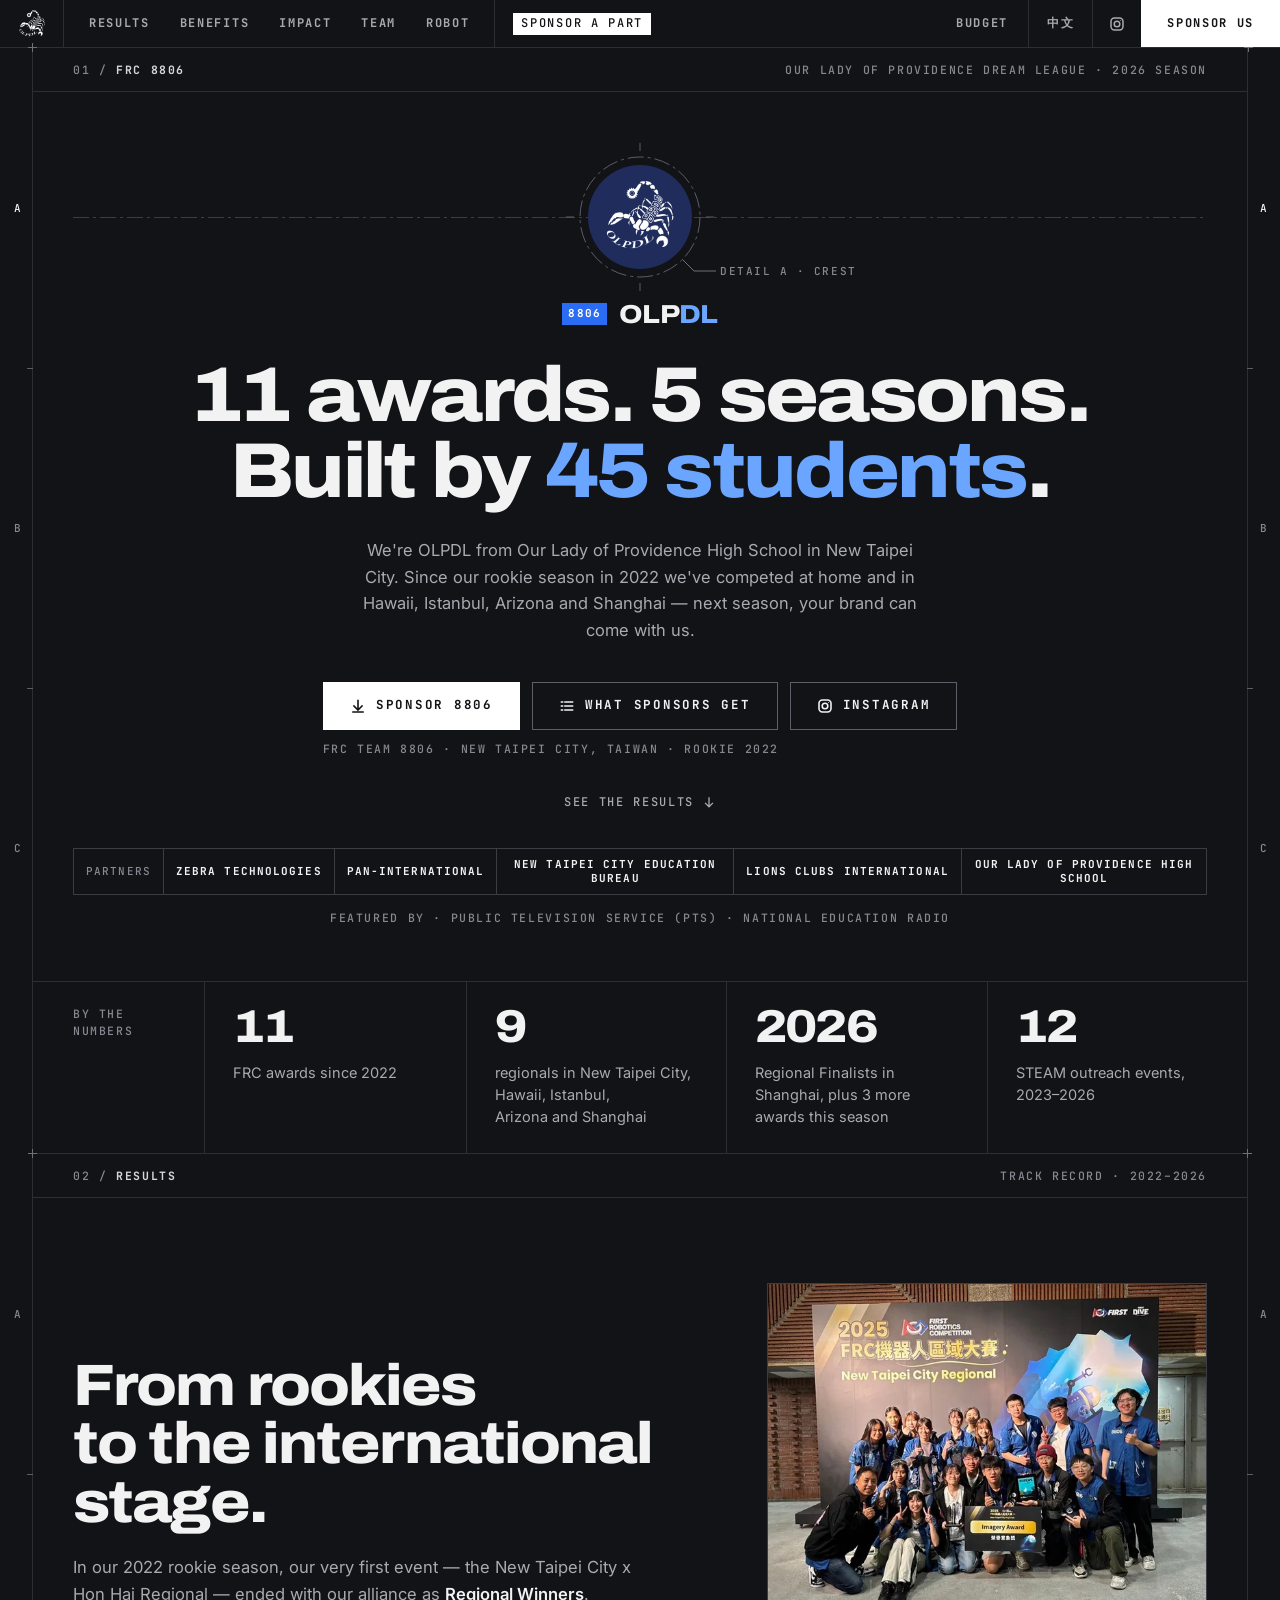
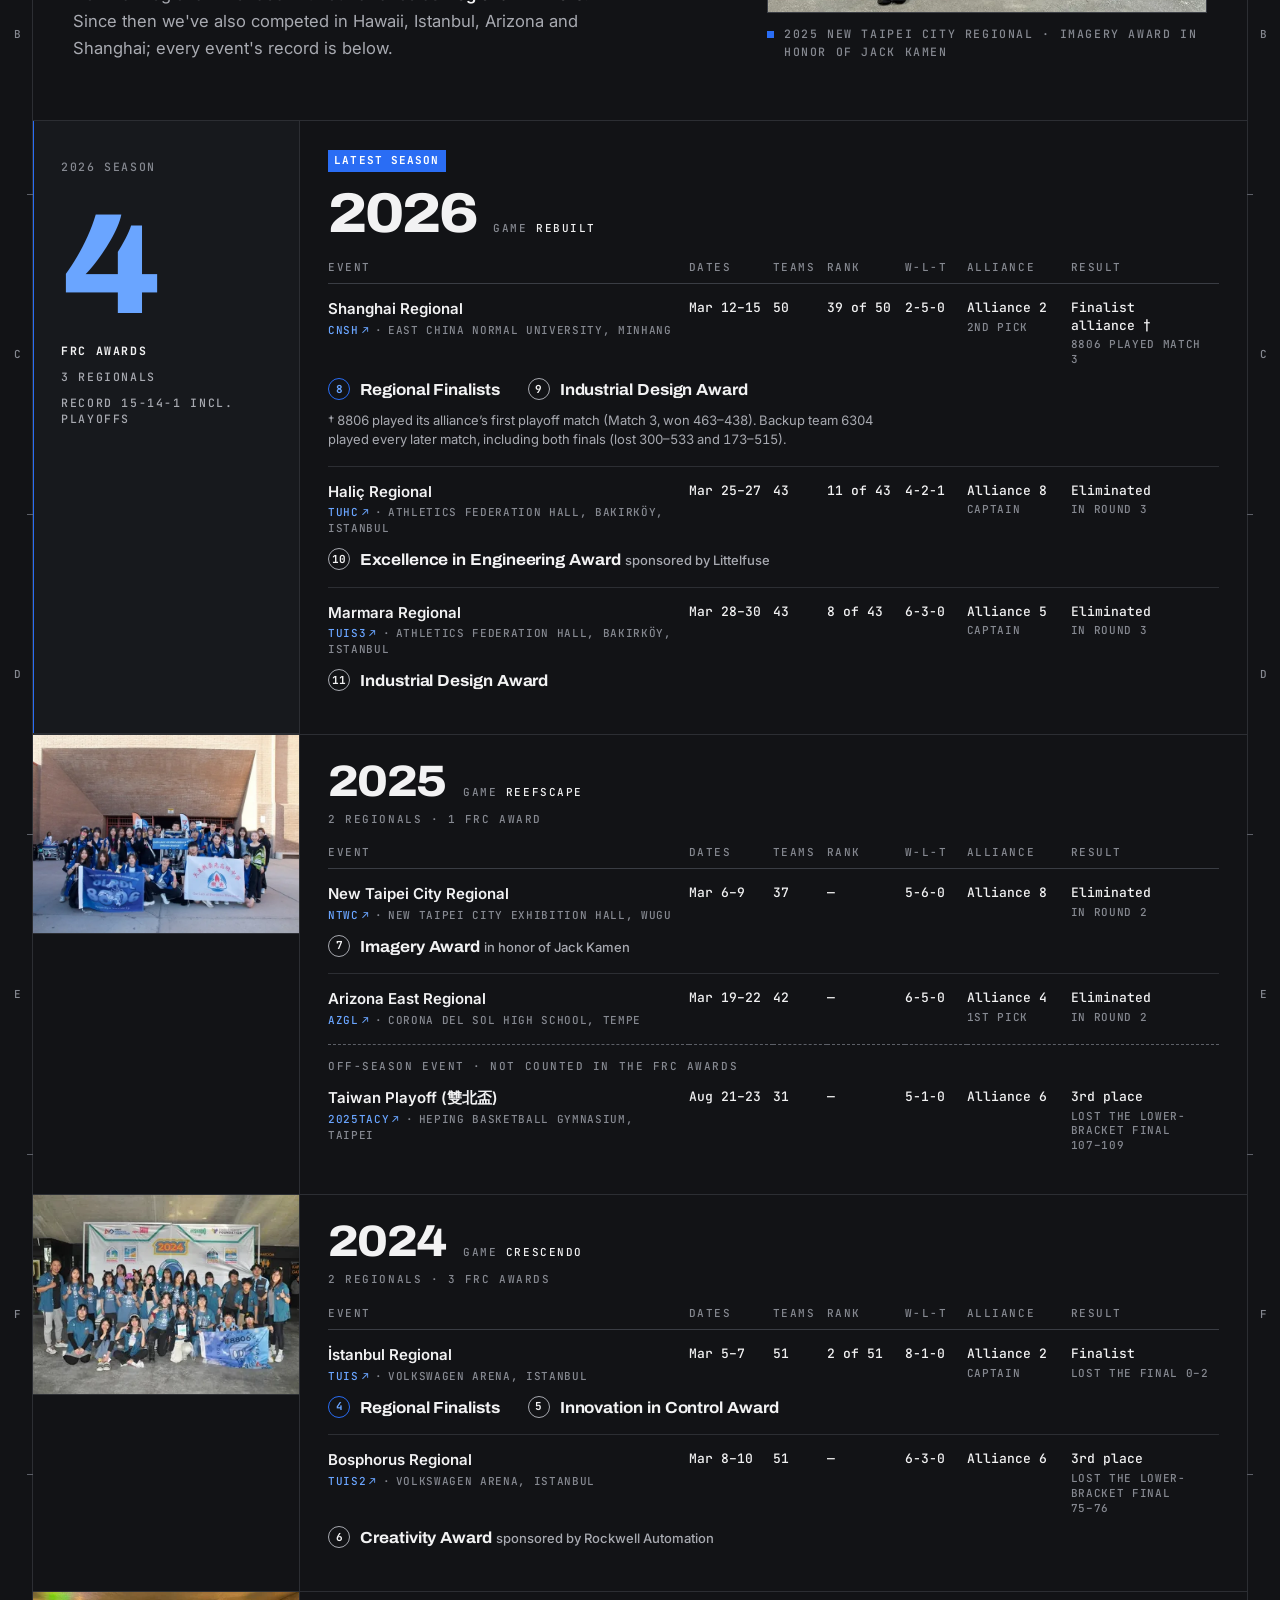
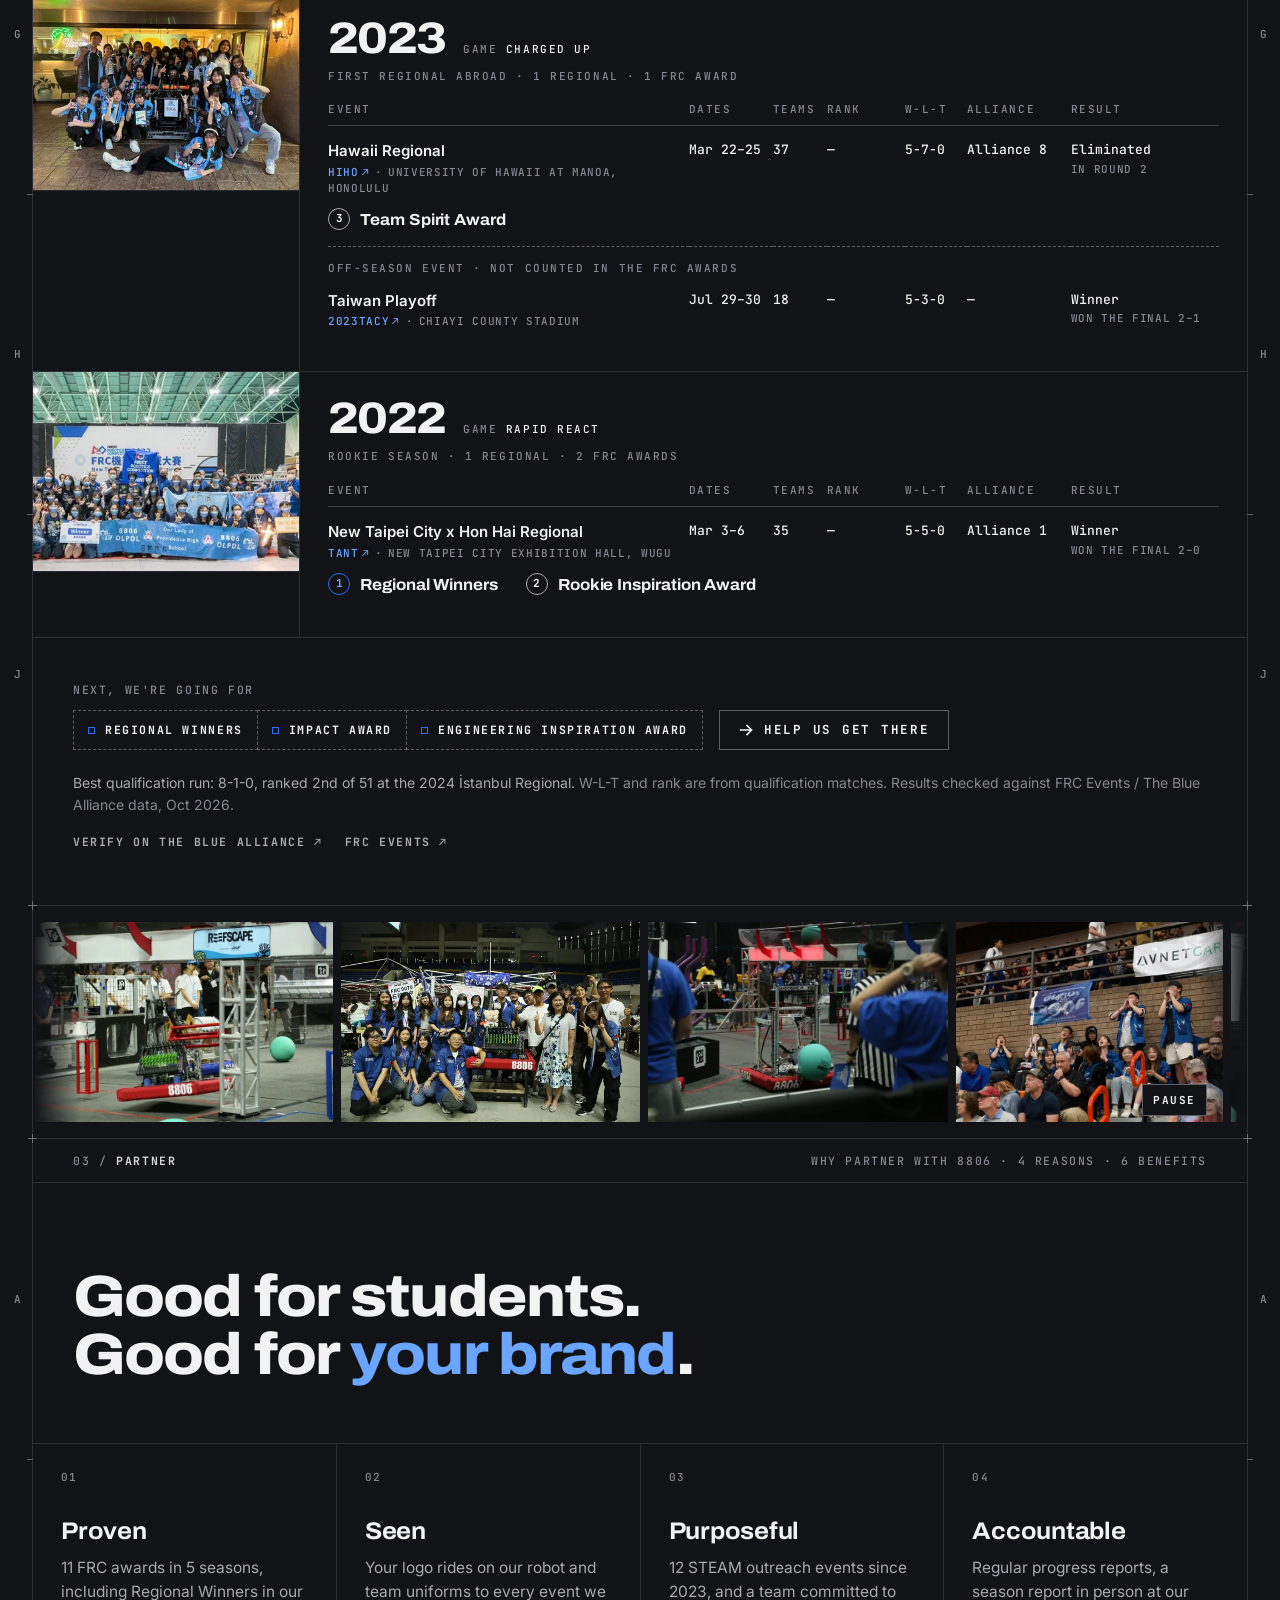
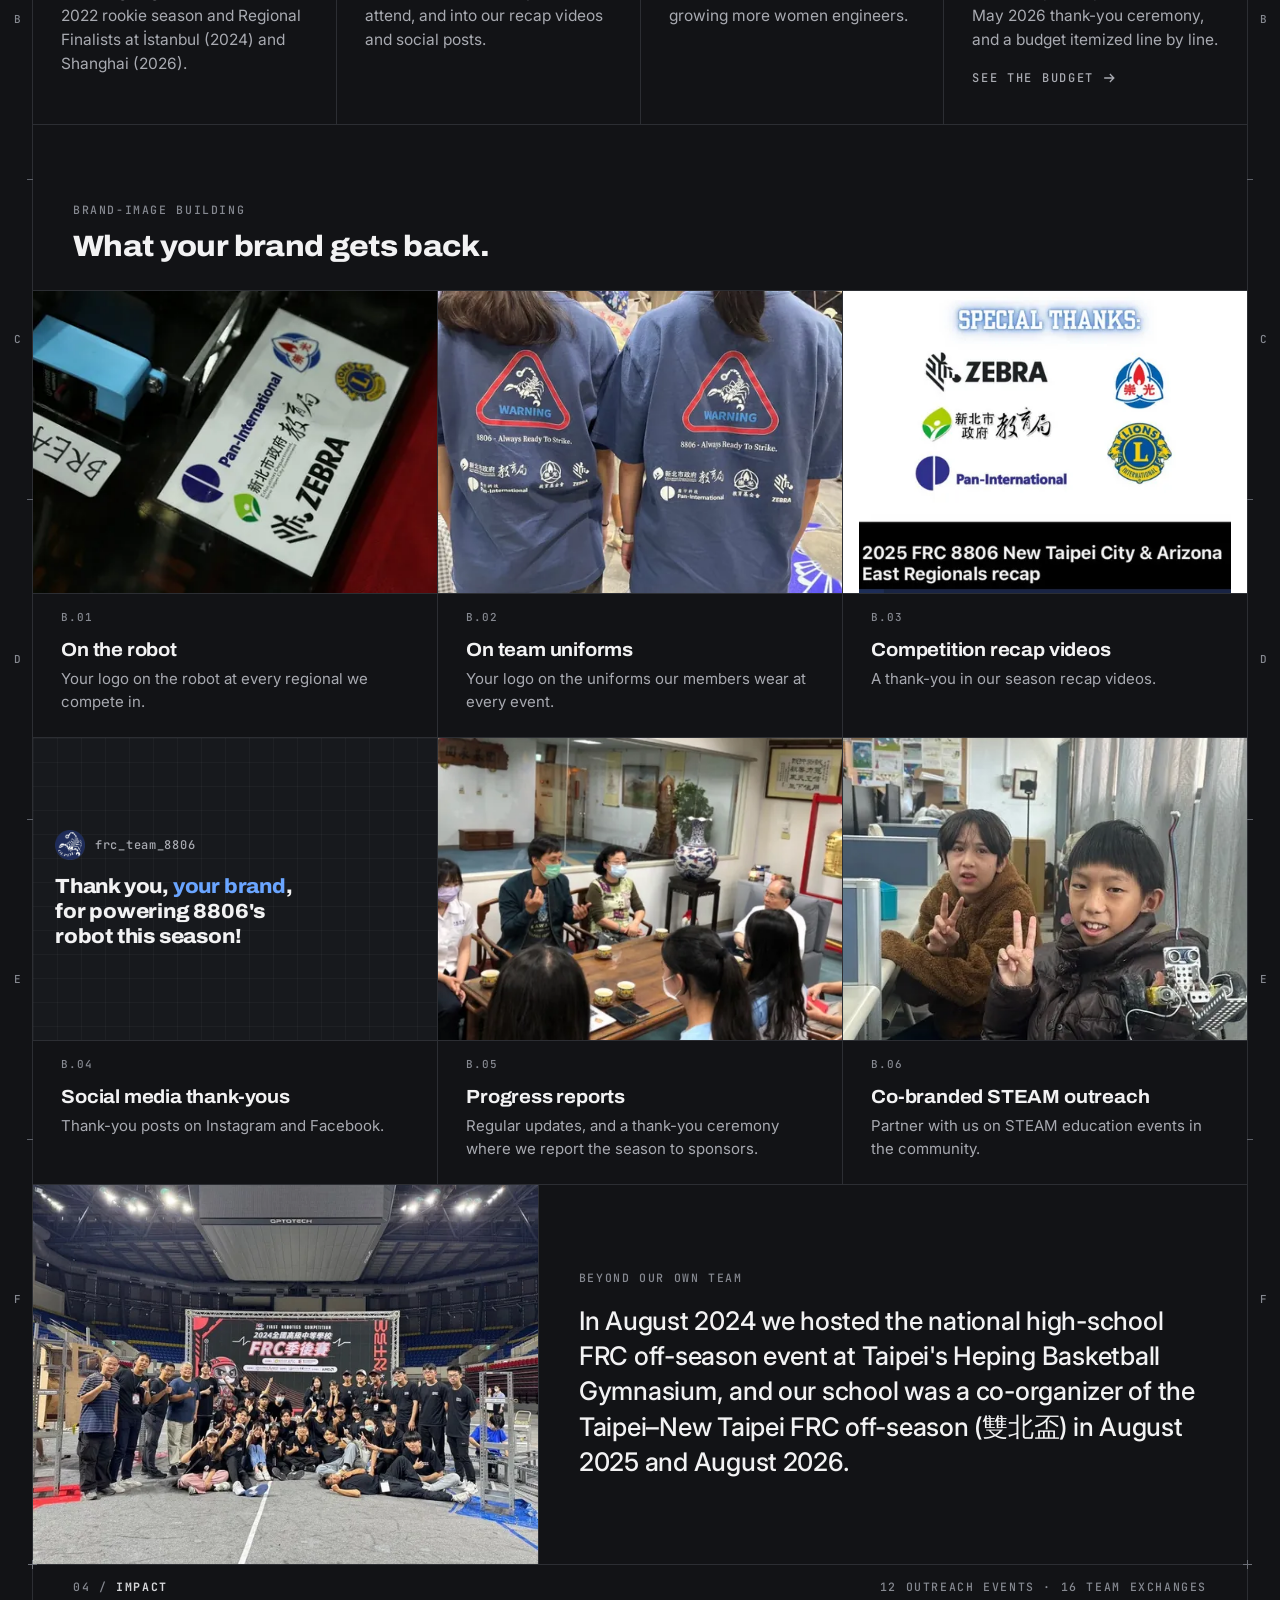
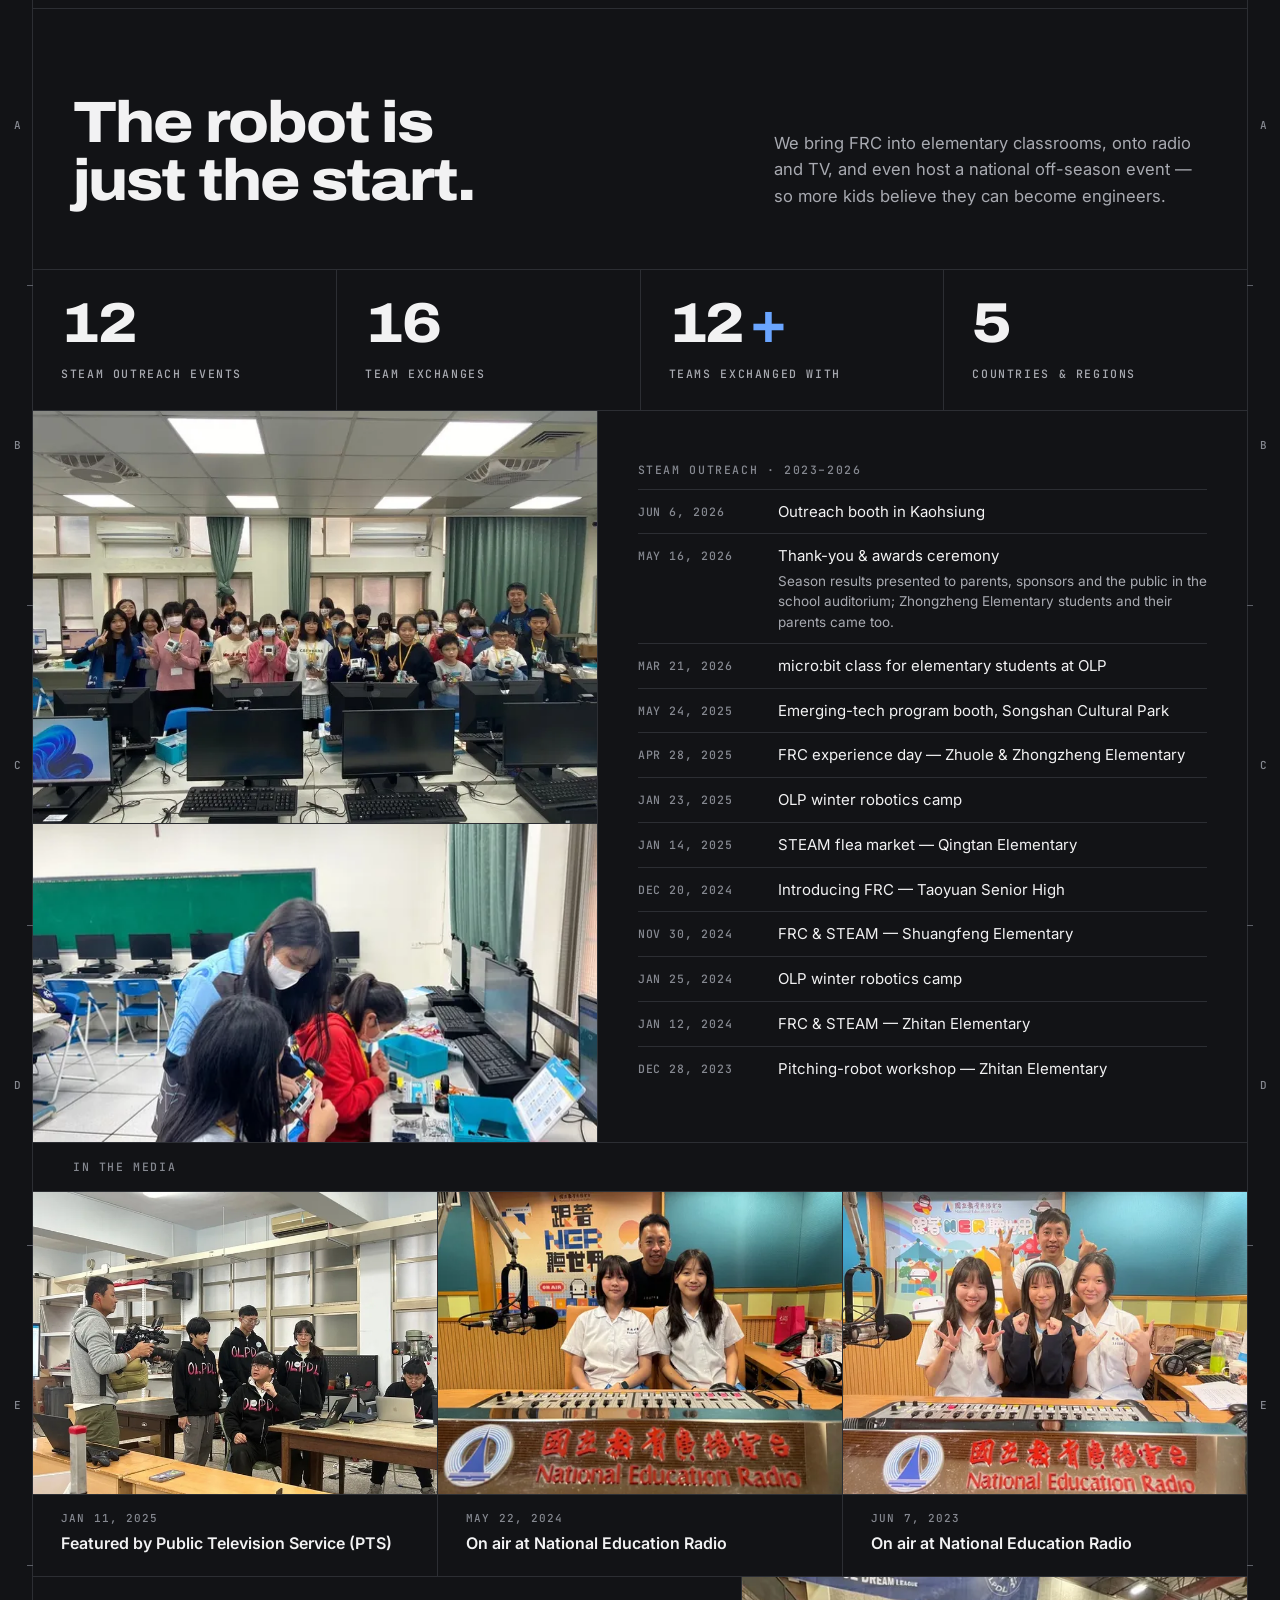
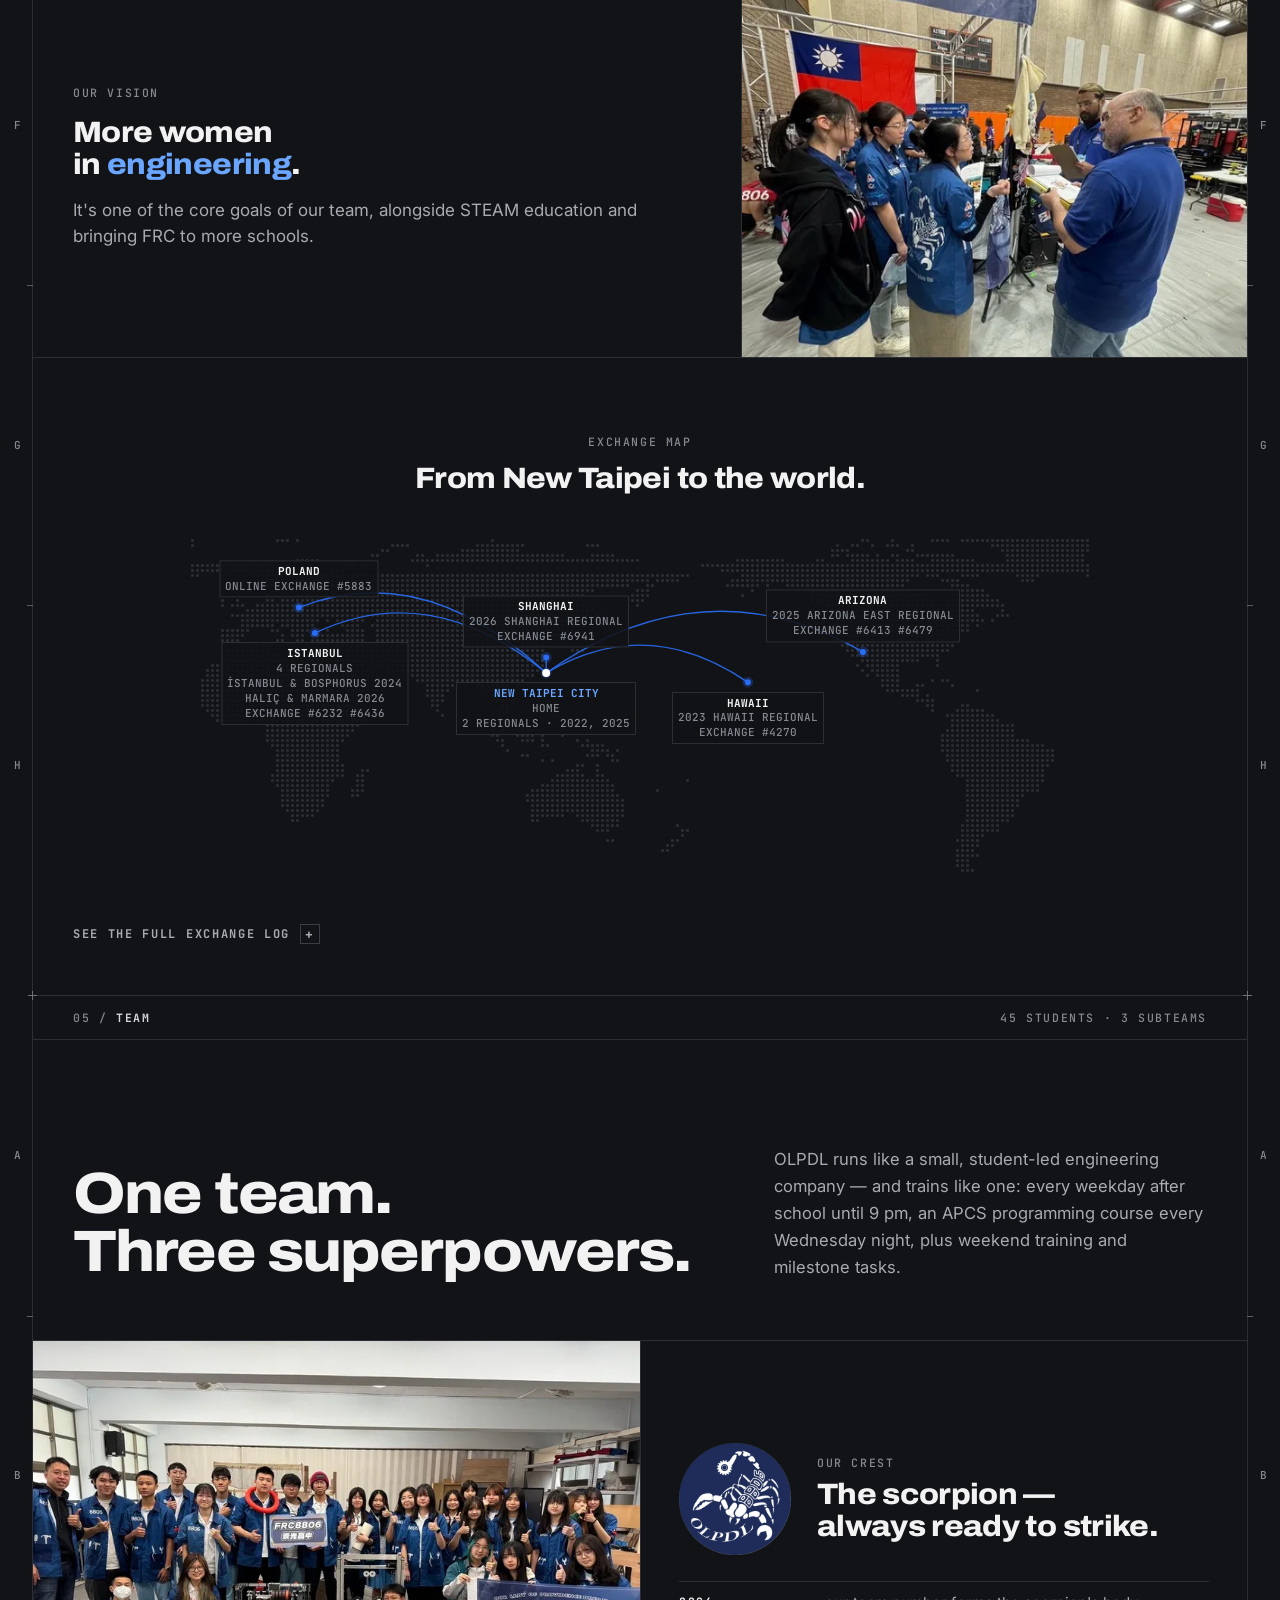
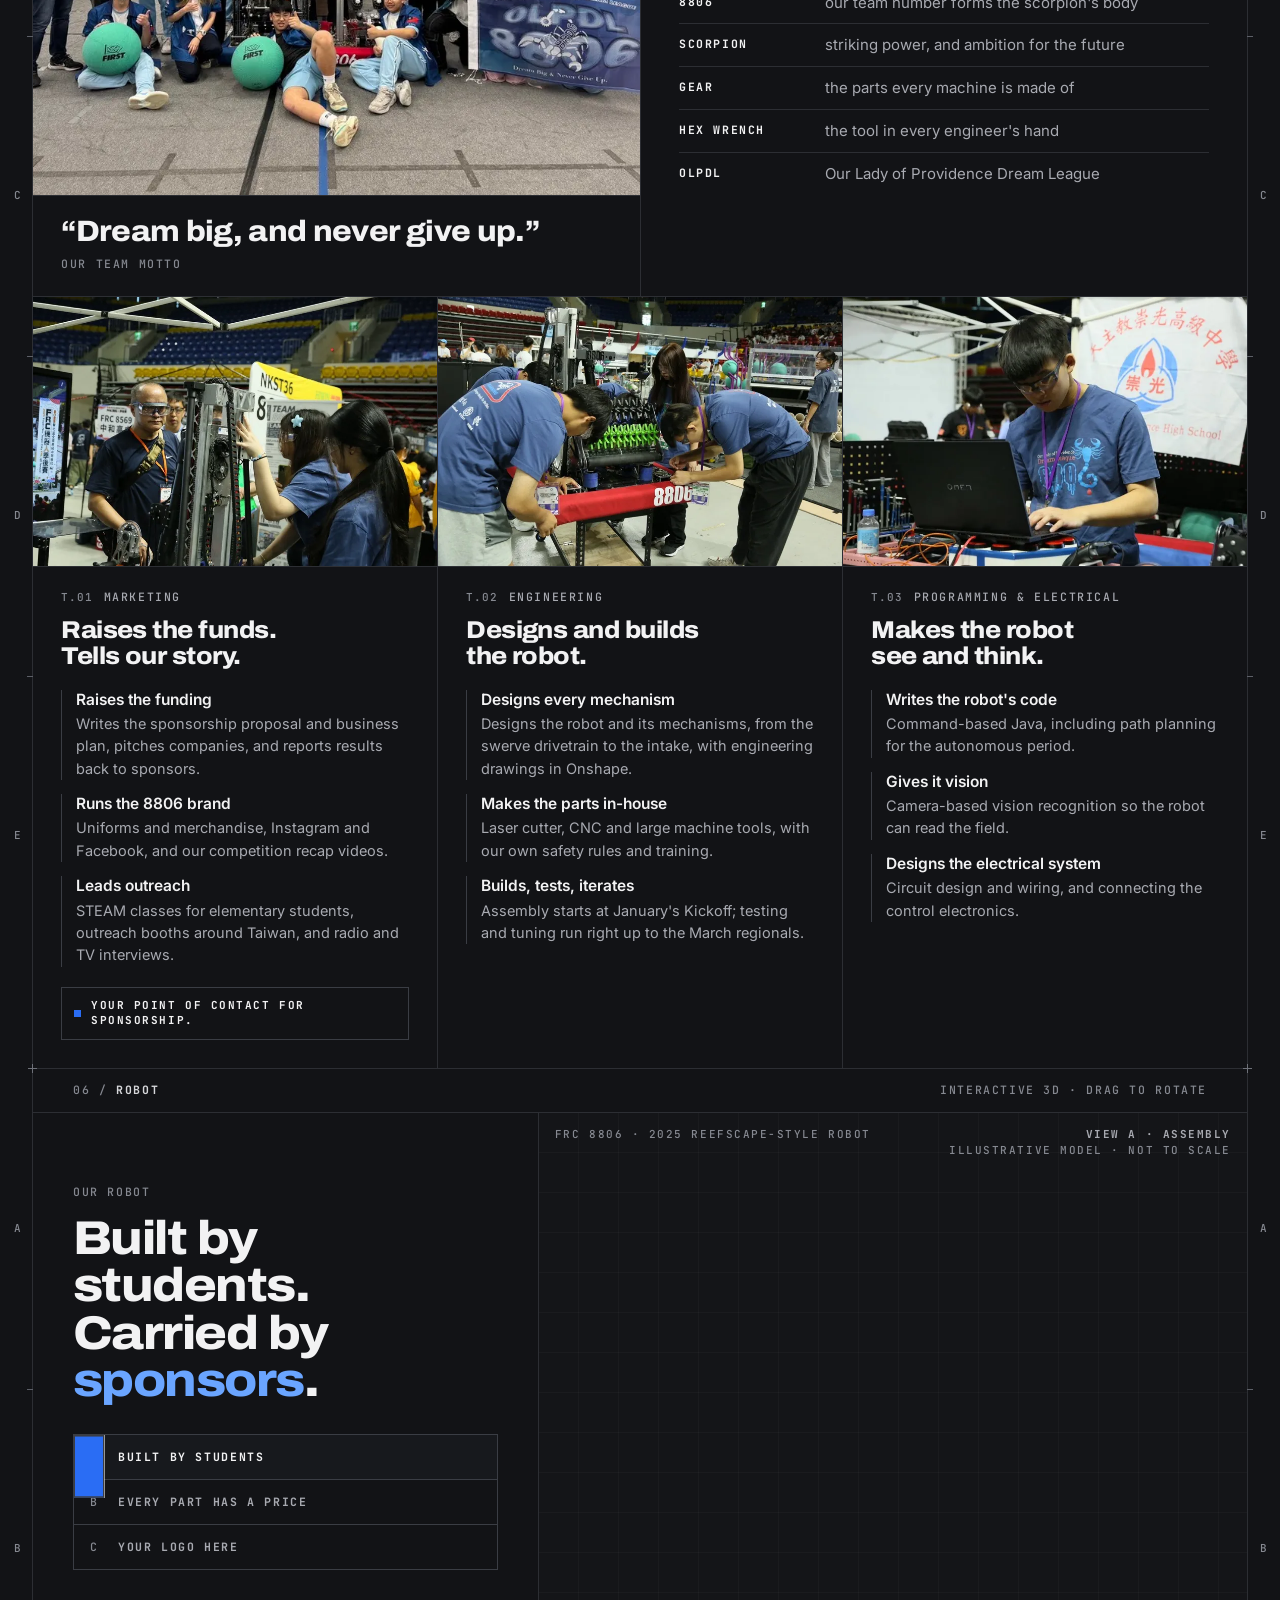
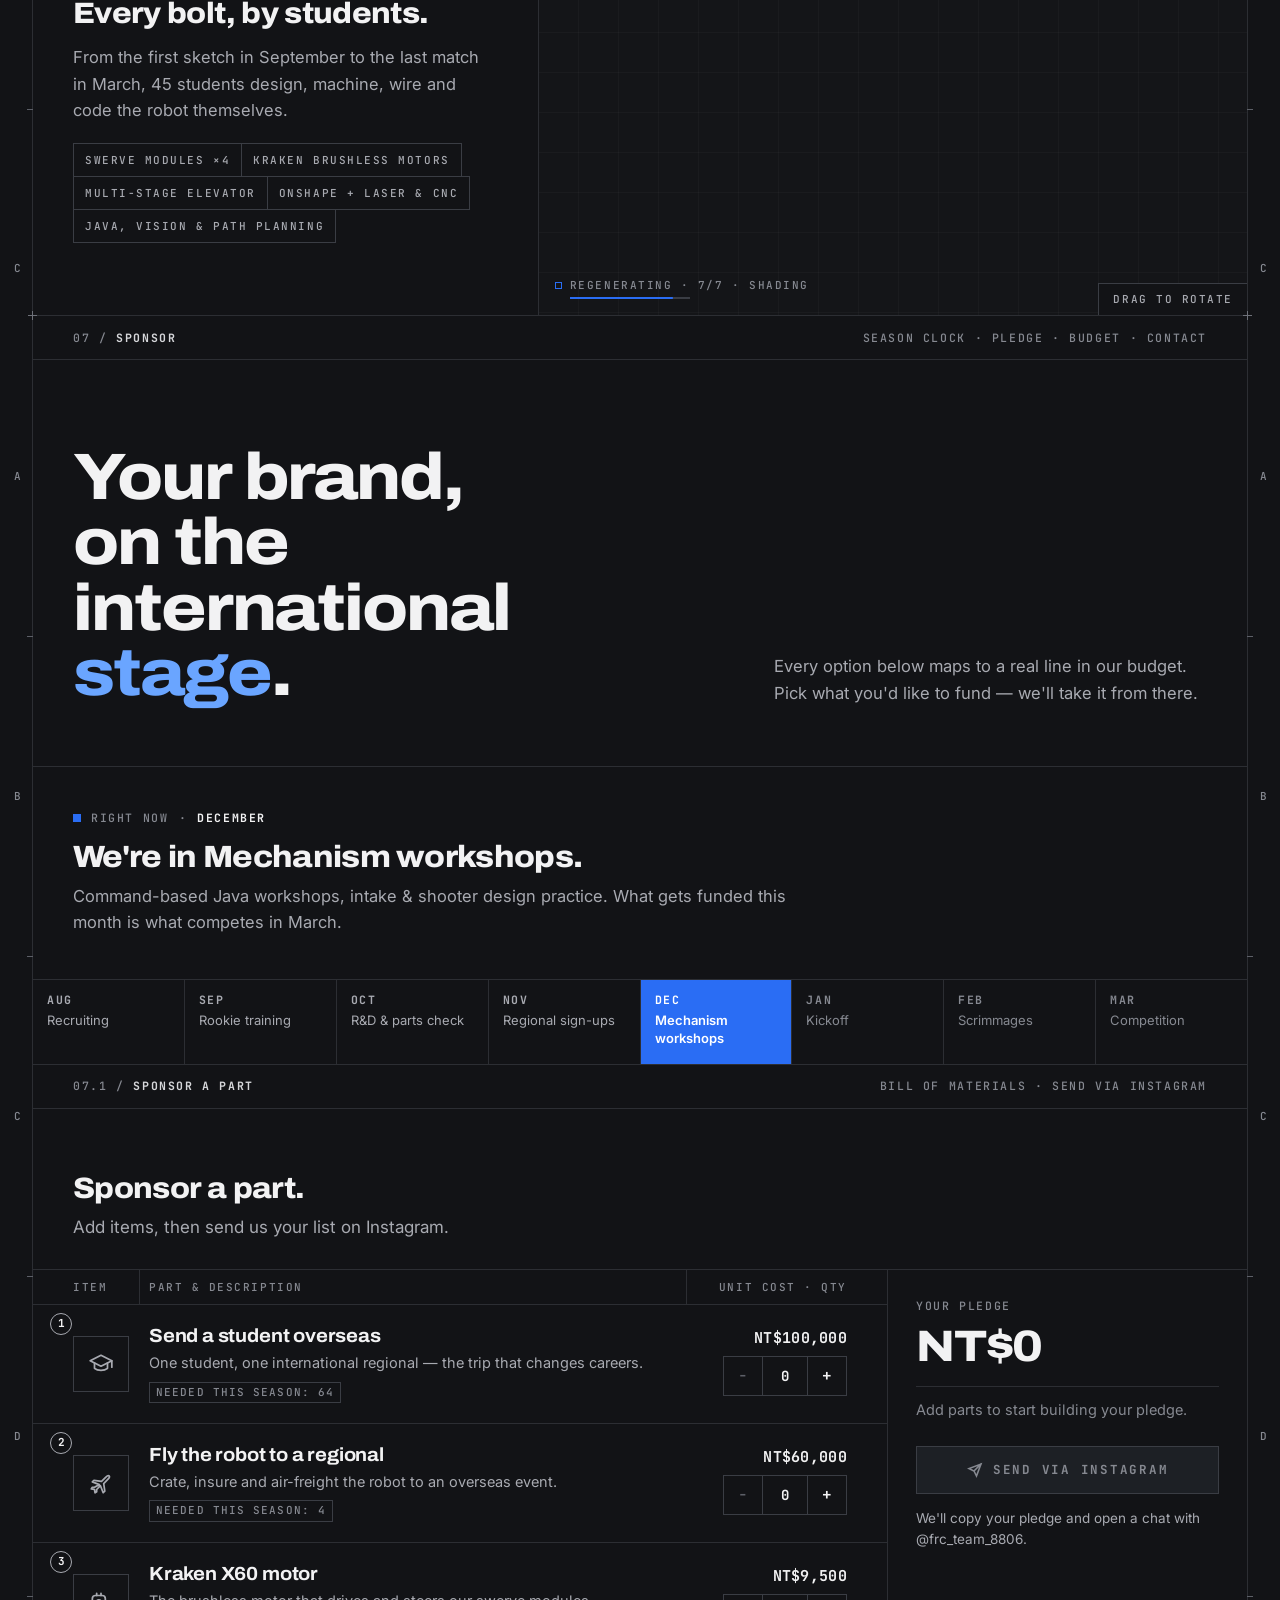
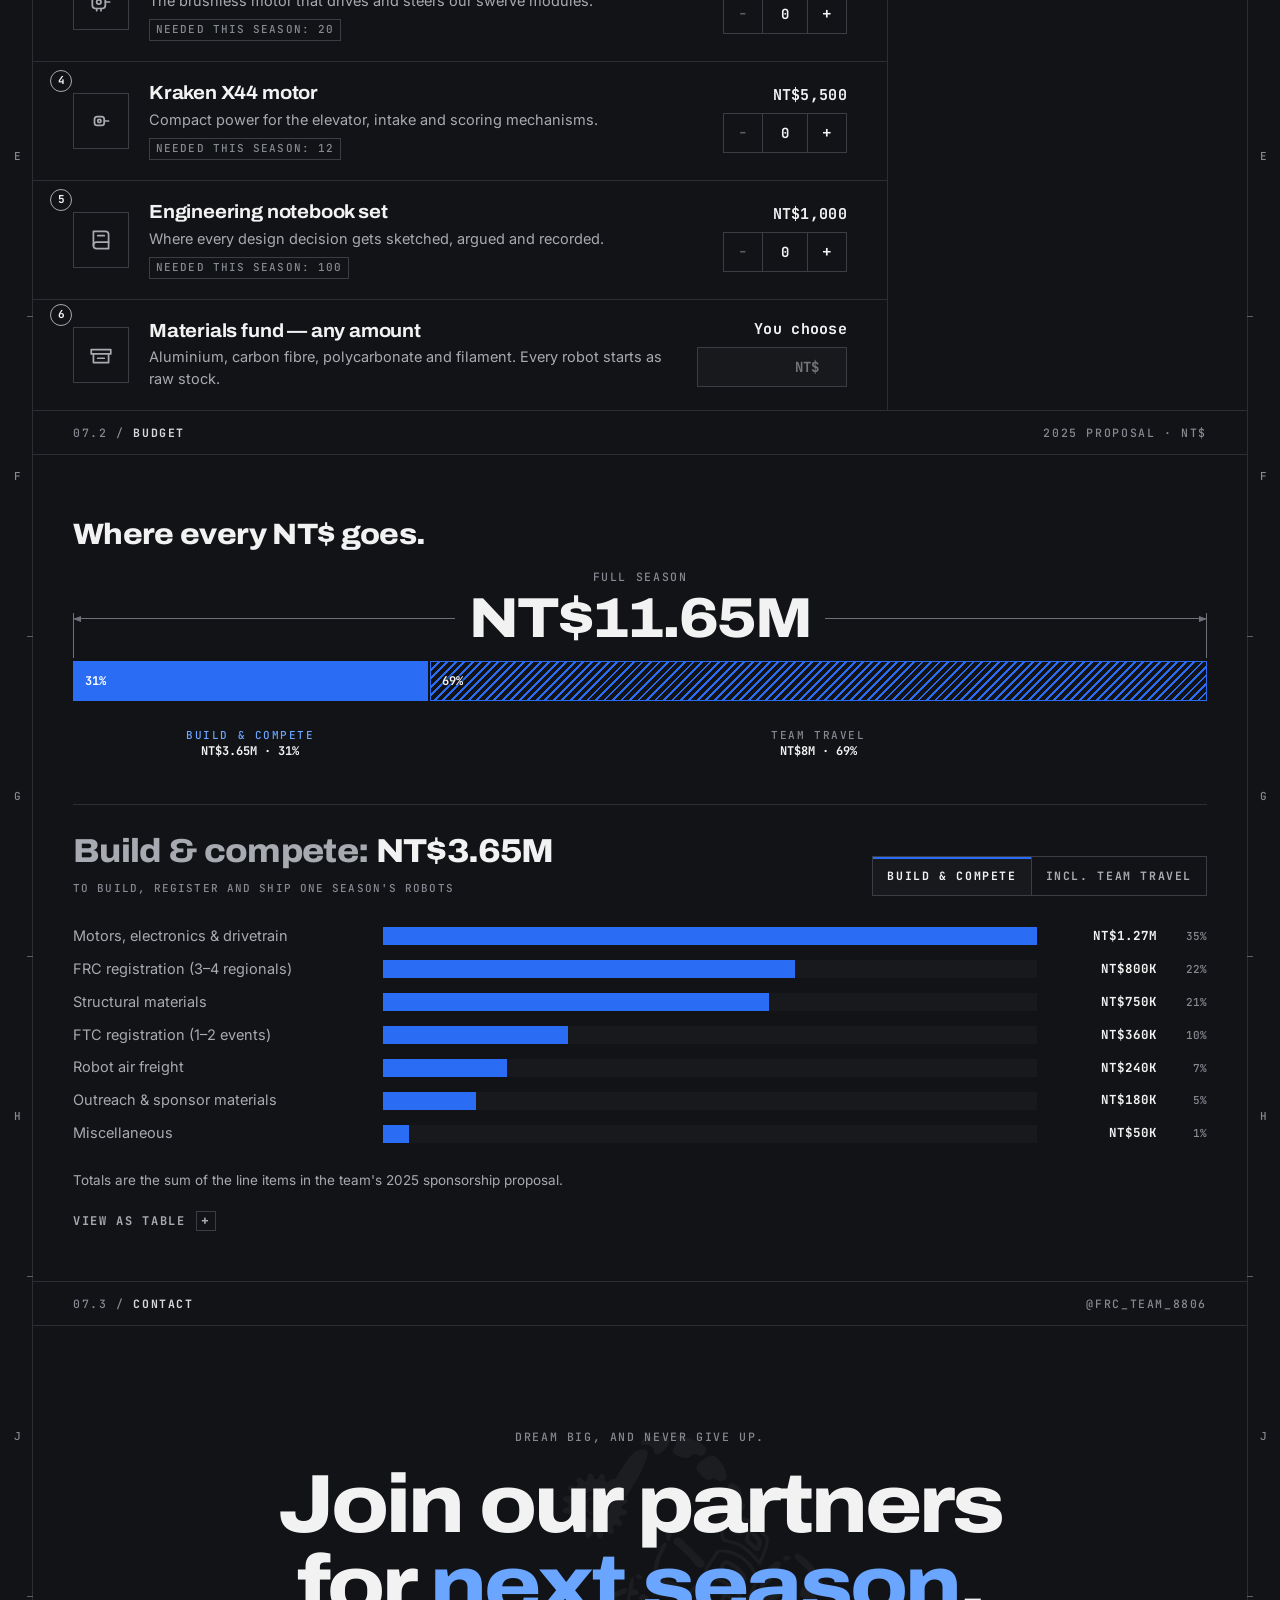
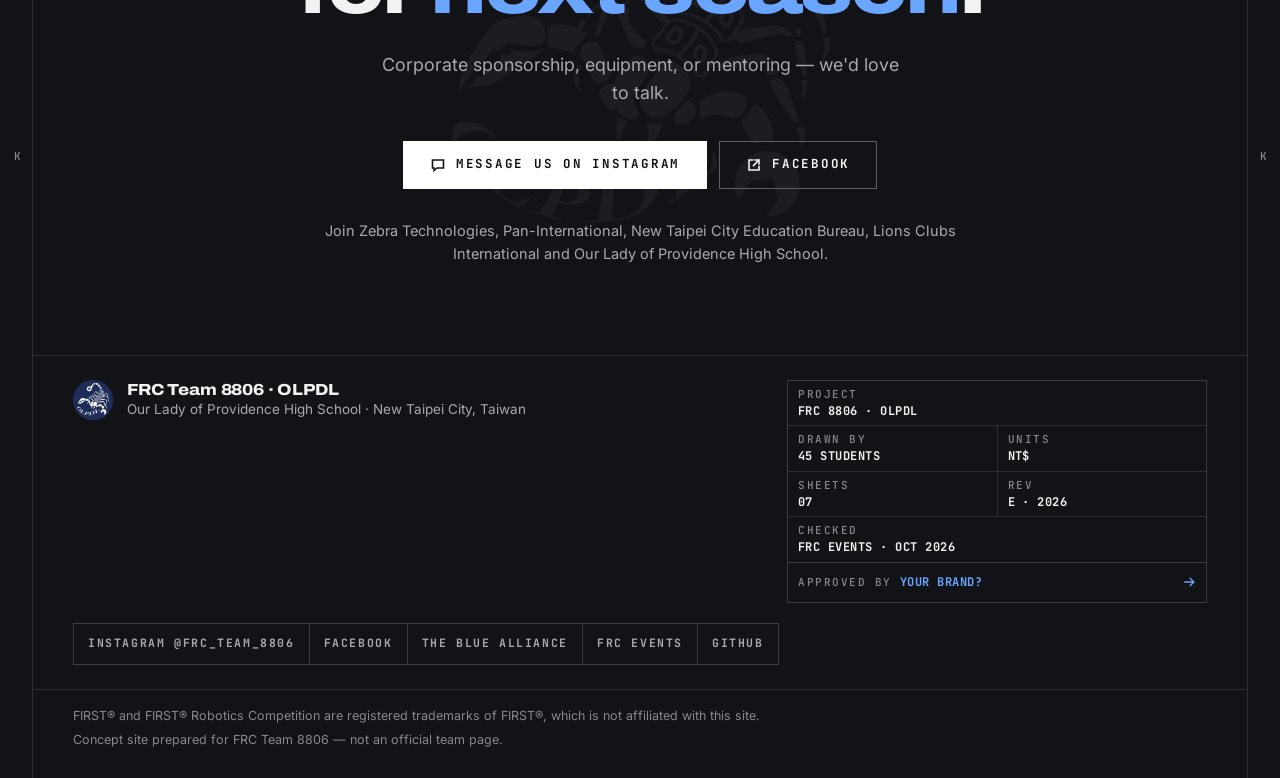
==== commit 08bd982a: "Fix review findings on the results records and the new motion - Results rows plot as each one reache" ====
--- a/index.html
+++ b/index.html
@@ -322,7 +322,7 @@
       </div>
 
       <div class="split callout--partner" data-reveal>
-        <img src="assets/img/media-offseason-2024.webp" alt="Team 8806 at the 2024 national FRC off-season event they hosted" data-zh-alt="第 8806 隊於自己主辦的 2024 全國 FRC 季後賽" width="640" height="480" loading="lazy">
+        <img src="assets/img/media-offseason-2024.webp" alt="Team 8806 at the 2024 national FRC off-season event they hosted" data-zh-alt="第 8806 隊於自己承辦的 2024 全國 FRC 季後賽" width="640" height="480" loading="lazy">
         <div class="split__body">
           <p class="label" data-zh="不只為自己的隊伍">Beyond our own team</p>
           <p class="callout__text" data-zh="2024 年 8 月，我們承辦了在臺北和平籃球館舉行的全國高級中等學校 FRC 季後賽；2025、2026 年 8 月，崇光也是雙北盃 FRC 季後賽的協辦學校。">In August 2024 we hosted the national high-school FRC off-season event at Taipei's Heping Basketball Gymnasium, and our school was a co-organizer of the Taipei–New Taipei FRC off-season (<span lang="zh-Hant">雙北盃</span>) in August 2025 and August 2026.</p>
@@ -338,7 +338,7 @@
       </div>
       <div class="sec__head">
         <h2 class="h2" id="impact-title" data-reveal="lines"><span class="ln" style="--l:0"><span class="ln__i" data-zh="機器人之外，">The robot is</span></span><span class="ln" style="--l:1"><span class="ln__i" data-zh="才是重點。">just the start.</span></span></h2>
-        <p class="lead" data-reveal data-zh="我們把 FRC 帶進國小教室、廣播電台與電視，甚至主辦全國季後賽 — 讓更多孩子相信自己也能成為工程師。">We bring FRC into elementary classrooms, onto radio and TV, and even host a national off-season event — so more kids believe they can become engineers.</p>
+        <p class="lead" data-reveal data-zh="我們把 FRC 帶進國小教室、廣播電台與電視，甚至承辦全國季後賽 — 讓更多孩子相信自己也能成為工程師。">We bring FRC into elementary classrooms, onto radio and TV, and even host a national off-season event — so more kids believe they can become engineers.</p>
       </div>
 
       <dl class="grid grid--4 kpis" data-reveal data-stagger>
--- a/assets/css/cad.css
+++ b/assets/css/cad.css
@@ -100,7 +100,7 @@
 .rec__group--off { border-top: 1px dashed var(--cad-faint); }
 .rec__offhead th { padding: 14px 0 0; text-align: left; font: 500 11px/1.3 var(--f-mono); letter-spacing: var(--ls-mono); text-transform: uppercase; color: var(--dim); }
 html[data-lang="zh-Hant"] .rec :is(thead th, .rec__meta, .rec__s, .rec__k, .rec__offhead th) { font-size: 12px; letter-spacing: 0.04em; }
-html[data-lang="zh-Hant"] .rec__title { word-break: keep-all; overflow-wrap: anywhere; } /* never split 區域賽 */
+html[data-lang="zh-Hant"] :is(.rec__title, .rec__venue, .rec__s) { word-break: keep-all; overflow-wrap: anywhere; } /* never split 區域賽, 籃球館, 落敗 */
 html[data-lang="zh-Hant"] .rec__awards li { letter-spacing: 0.02em; }
 /* Each event row group carries the plotter's pen line on its top rule (motion.css plots it once) and,
    picked by hover or by focus on its event-code link, lights that rule blue. --c and --a order the
--- a/assets/css/motion.css
+++ b/assets/css/motion.css
@@ -303,6 +303,10 @@
     animation: type calc(var(--n, 12) * var(--t-type)) steps(var(--n, 12), jump-end) var(--meta-at) both,
                caret-out var(--t-micro) step-end calc(var(--meta-at) + var(--n, 12) * var(--t-type)) both;
   }
+  /* a meta line that wraps (data-wrap, motion.js) would be wiped column by column under a tall caret:
+     it fades in when the id is done instead */
+  .mo .strip .strip__meta[data-wrap]::after { border-left-color: transparent; }
+  .mo .strip.is-in:not([data-instant]) .strip__meta[data-wrap]::after { animation: caret-out var(--t-state) var(--ease) var(--meta-at) both; }
 }
 @keyframes type { from { transform: none; } to { transform: translateX(calc(100% - 1.2ch)); } }
 @keyframes caret-out { from { opacity: 1; } to { opacity: 0; } }
@@ -317,7 +321,7 @@
 /* ------------------------------------------------------------------ results: records plotted row by row (E5) */
 
 /* Each season (data-plot) is plotted as it arrives: its photo or stat panel and its head place, then the
-   record table top to bottom. A blue pen line draws along each event's top rule and fades into the grey
+   record table, each event row (.rec__group) as it arrives on its own. A blue pen line draws along each event's top rule and fades into the grey
    (or dashed) rule; the row's cells place left to right behind it (--r row, --c column, cad.css) and its
    award balloons land in numbered order. The column headers and rules are the drawing's frame: there
    first. Every cell is final within 750 ms. A season reached by a jump, by focus, or re-rendered by a
@@ -326,22 +330,23 @@
    only transitions into a pick, never out of the plot. */
 .mo .rec__group:is(:hover, :focus-within)::before { transition: opacity var(--t-micro) var(--ease); }
 .mo [data-plot] :is(.season__media, .season__head) { transition: opacity var(--t-reveal) var(--ease), transform var(--t-reveal) var(--ease); }
-.mo [data-plot] :is(.rec__ev > *, .rec__note, .rec__offhead th) {
+.mo .rec__group :is(.rec__ev > *, .rec__note, .rec__offhead th) {
   transition: opacity var(--t-state) var(--ease) calc(min(var(--r, 0), 5) * var(--row-step) + 80ms + var(--c, 0) * 20ms);
 }
-.mo [data-plot] .rec__awards li, .mo [data-plot] .rec__awards .balloon {
+.mo .rec__group .rec__awards li, .mo .rec__group .rec__awards .balloon {
   transition: opacity var(--t-state) var(--ease), transform var(--t-state) var(--ease);
   transition-delay: calc(min(var(--r, 0), 5) * var(--row-step) + 200ms + var(--a, 0) * 60ms);
 }
-.mo [data-plot].is-in:not([data-instant]) .rec__group::before {
+.mo .rec__group.is-in:not([data-instant])::before {
   animation: row-pen var(--t-reveal) var(--ease) calc(min(var(--r, 0), 5) * var(--row-step)) backwards;
 }
-.mo [data-plot][data-instant] :is(.season__media, .season__head, .rec__ev > *, .rec__note, .rec__offhead th, .rec__awards li, .rec__awards .balloon) { transition: none; }
+.mo [data-plot][data-instant] :is(.season__media, .season__head) { transition: none; }
+.mo .rec__group[data-instant] :is(.rec__ev > *, .rec__note, .rec__offhead th, .rec__awards li, .rec__awards .balloon) { transition: none; }
 @media screen {
   .mo [data-plot]:not(.is-in) :is(.season__media, .season__head) { opacity: 0; transform: translateY(var(--rise)); }
-  .mo [data-plot]:not(.is-in) :is(.rec__ev > *, .rec__note, .rec__offhead th, .rec__awards li) { opacity: 0; }
-  .mo [data-plot]:not(.is-in) .rec__awards .balloon { transform: scale(0.6); }
-  .mo [data-plot]:not(.is-in) .rec__group::before { opacity: 1; transform: scaleX(0); }
+  .mo .rec__group:not(.is-in) :is(.rec__ev > *, .rec__note, .rec__offhead th, .rec__awards li) { opacity: 0; }
+  .mo .rec__group:not(.is-in) .rec__awards .balloon { transform: scale(0.6); }
+  .mo .rec__group:not(.is-in)::before { opacity: 1; transform: scaleX(0); }
 
   /* The 2026 stat panel is cut in section: a cover with a 1px blue cutter edge slides off the panel with
      the scroll and leaves the 135° hatch behind it (a cover, not a scale: the hatch never distorts). The
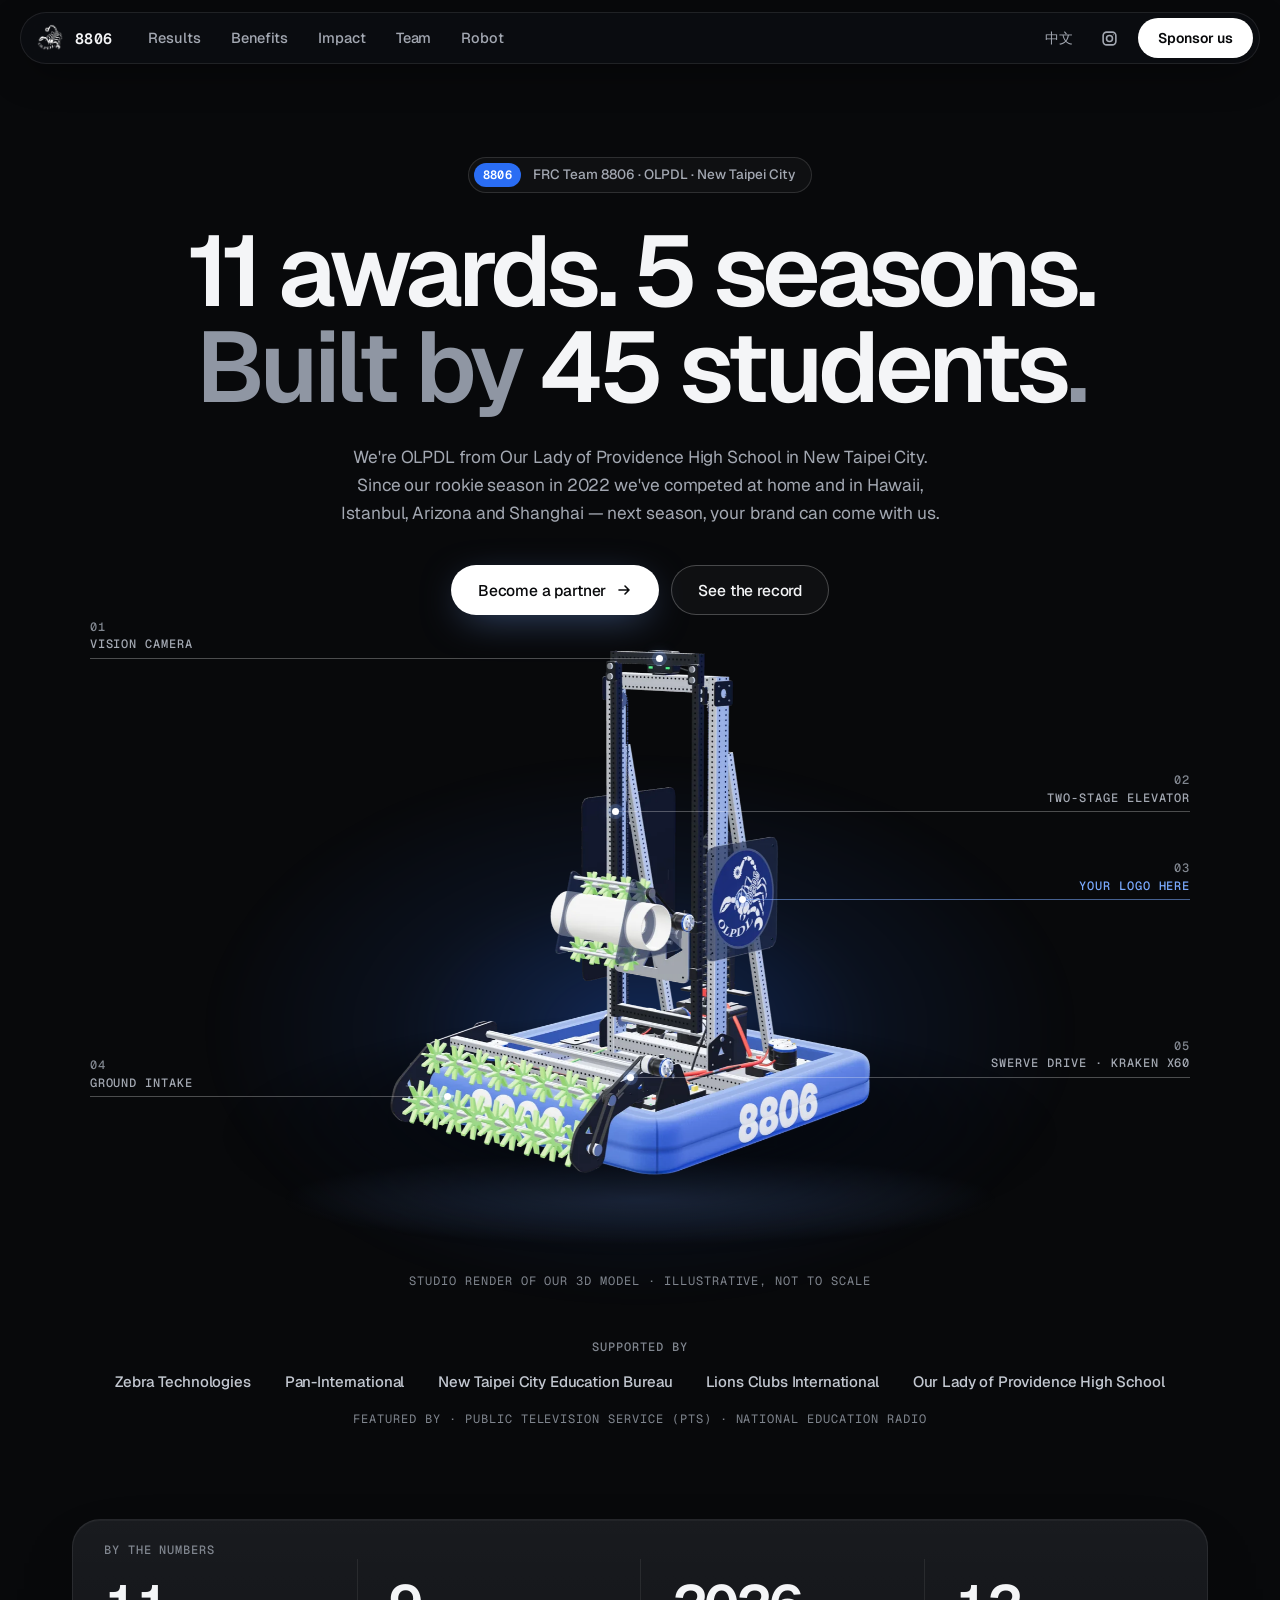
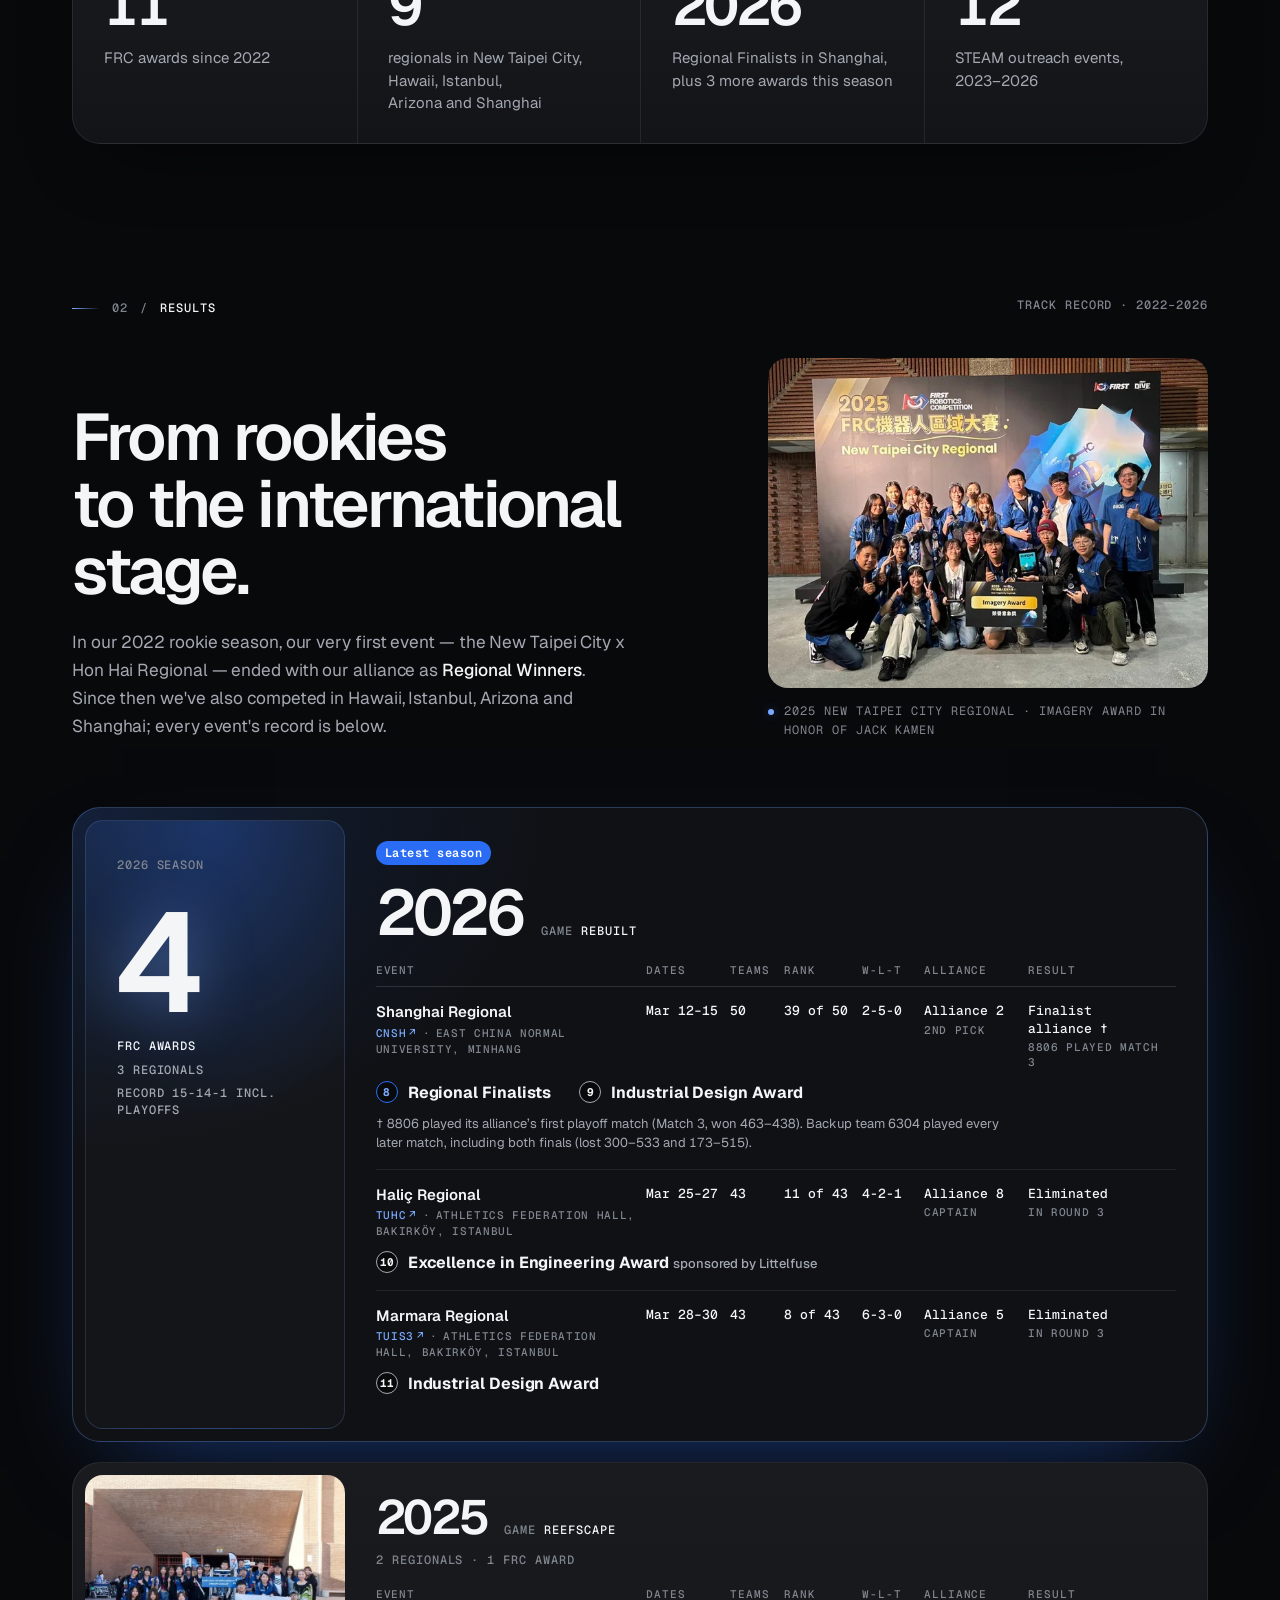
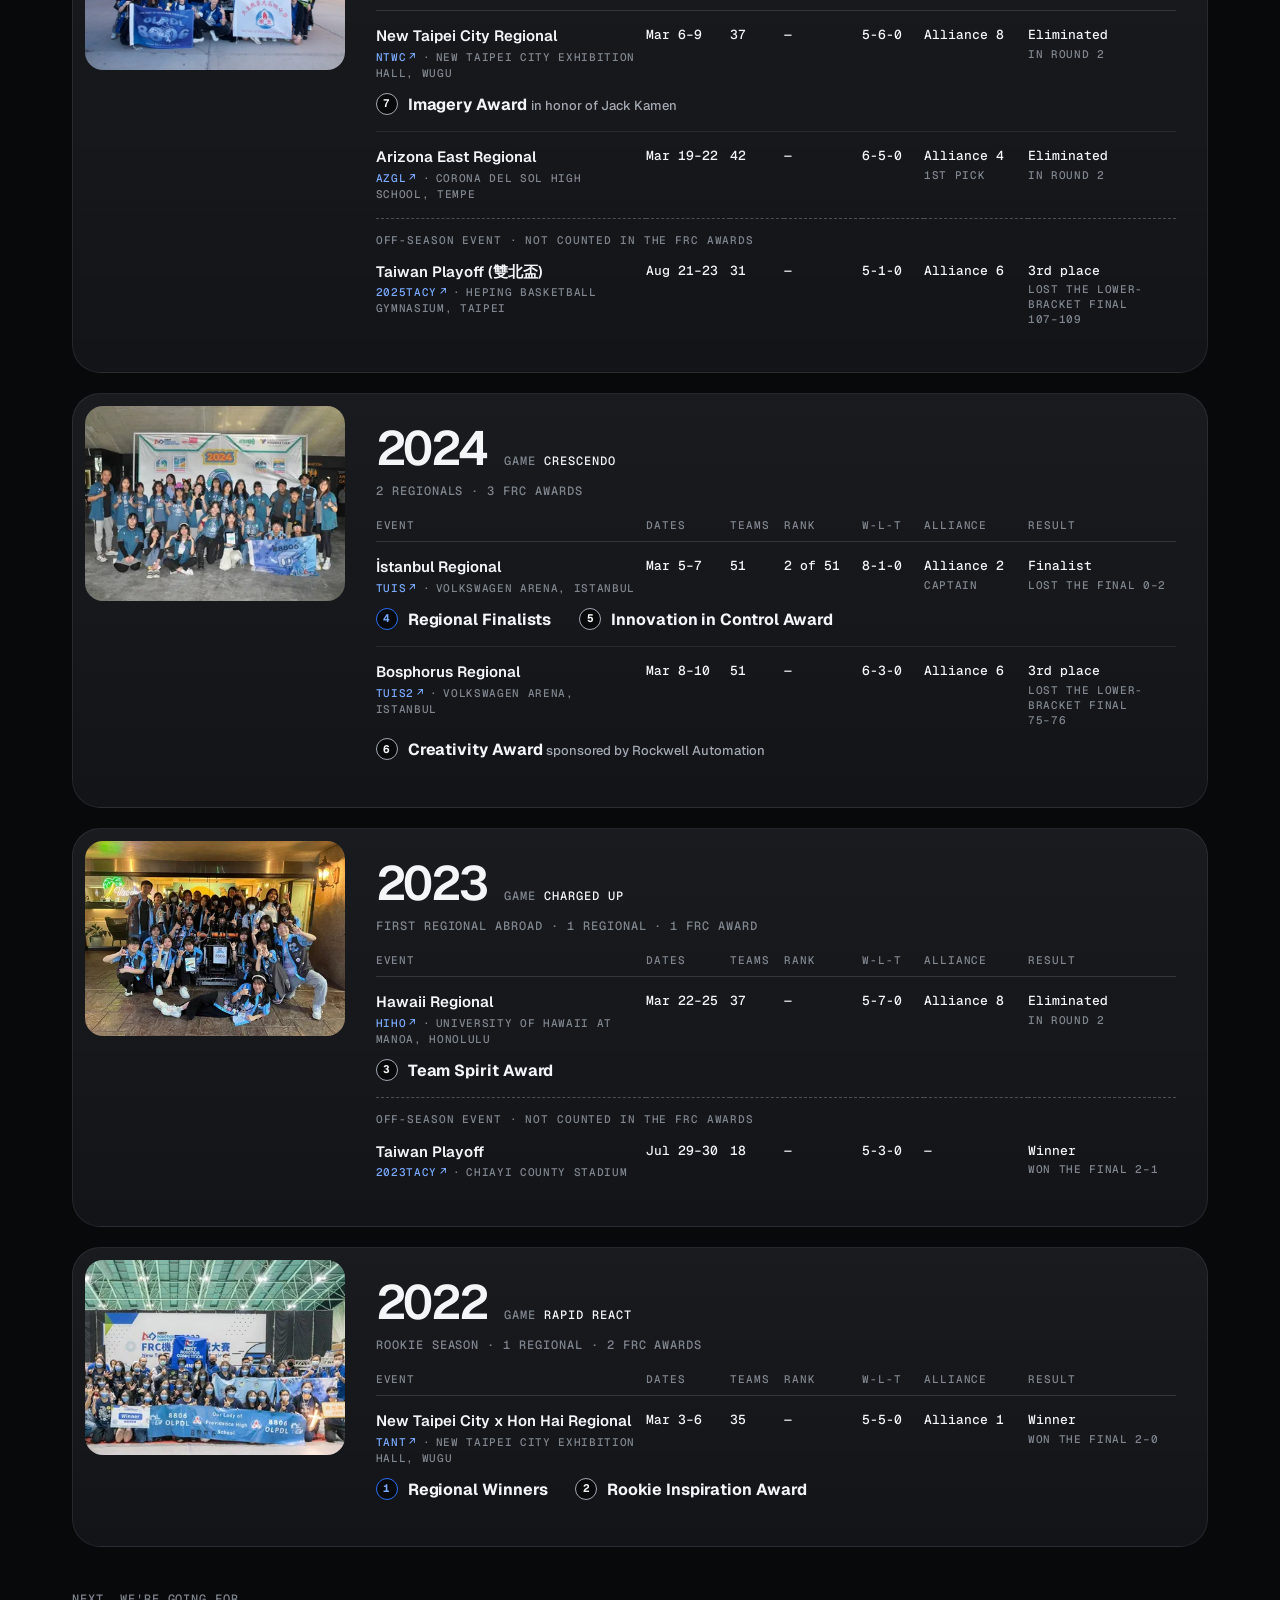
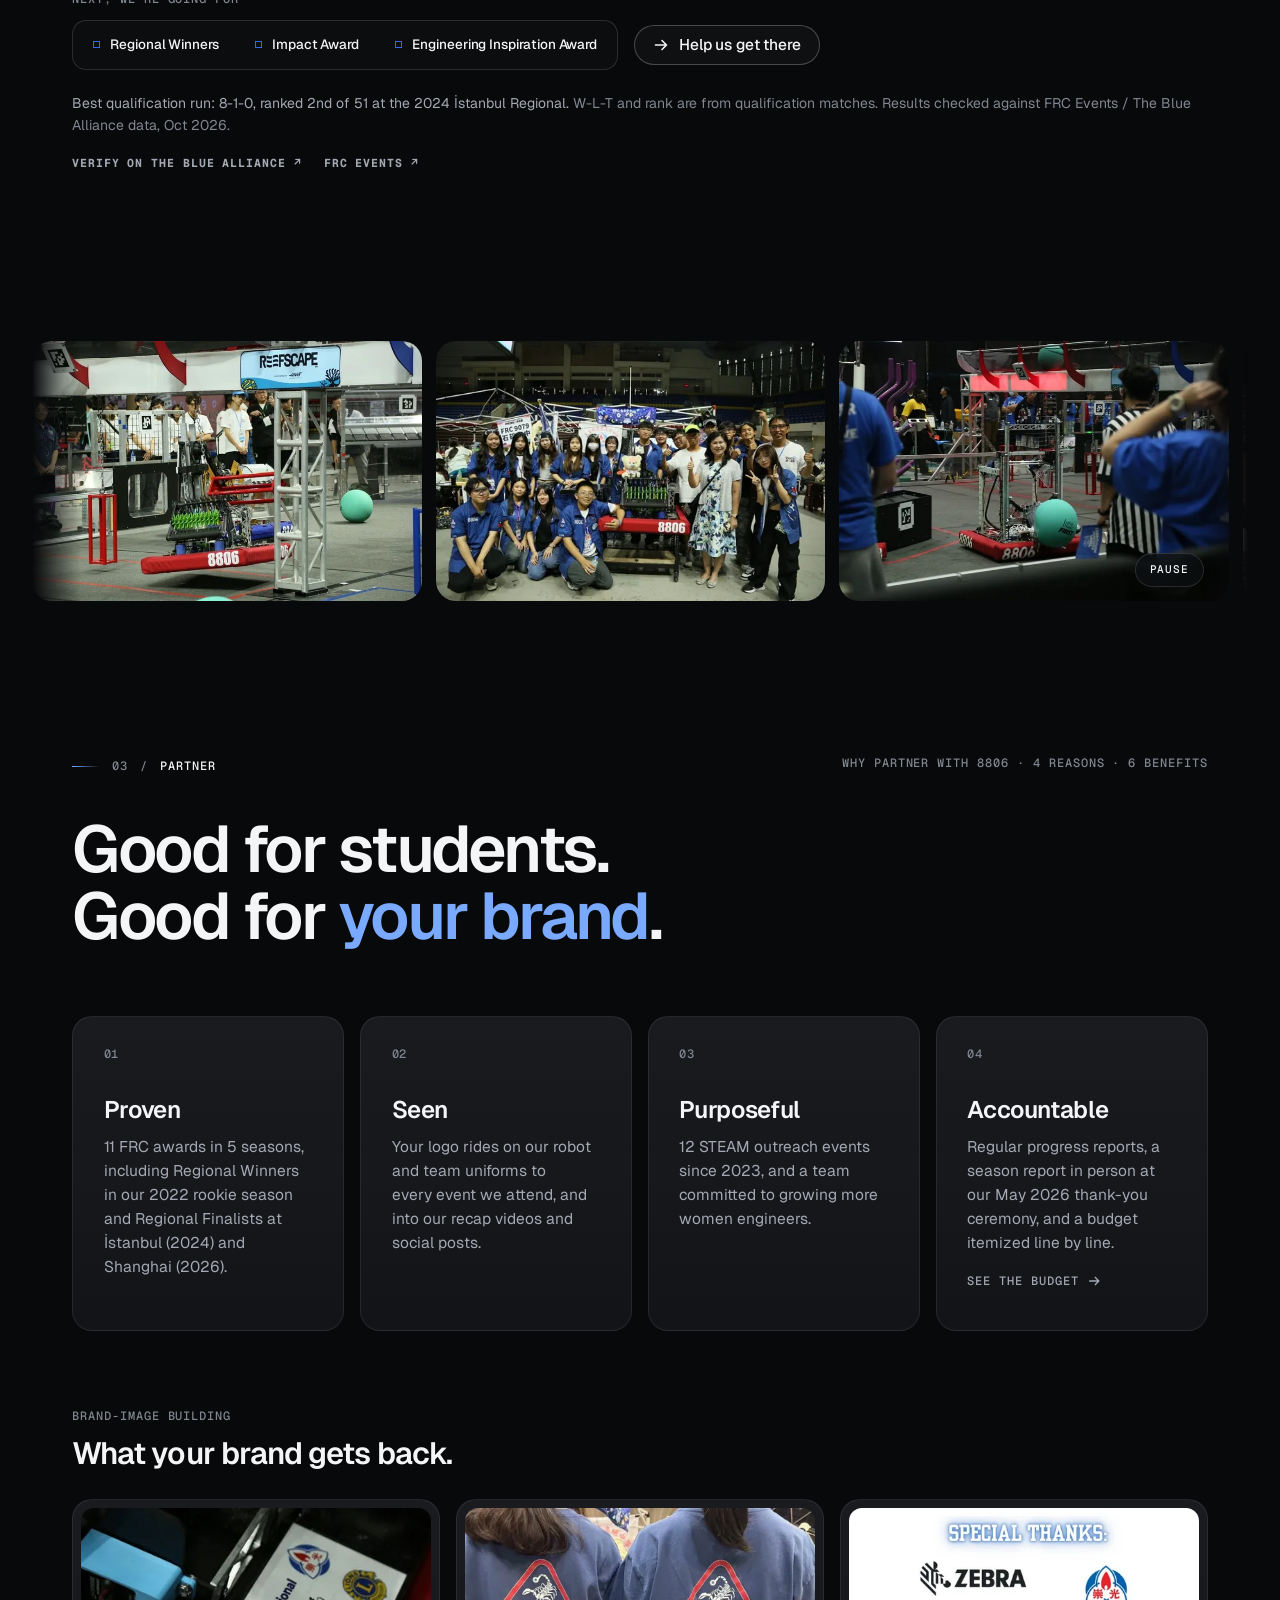
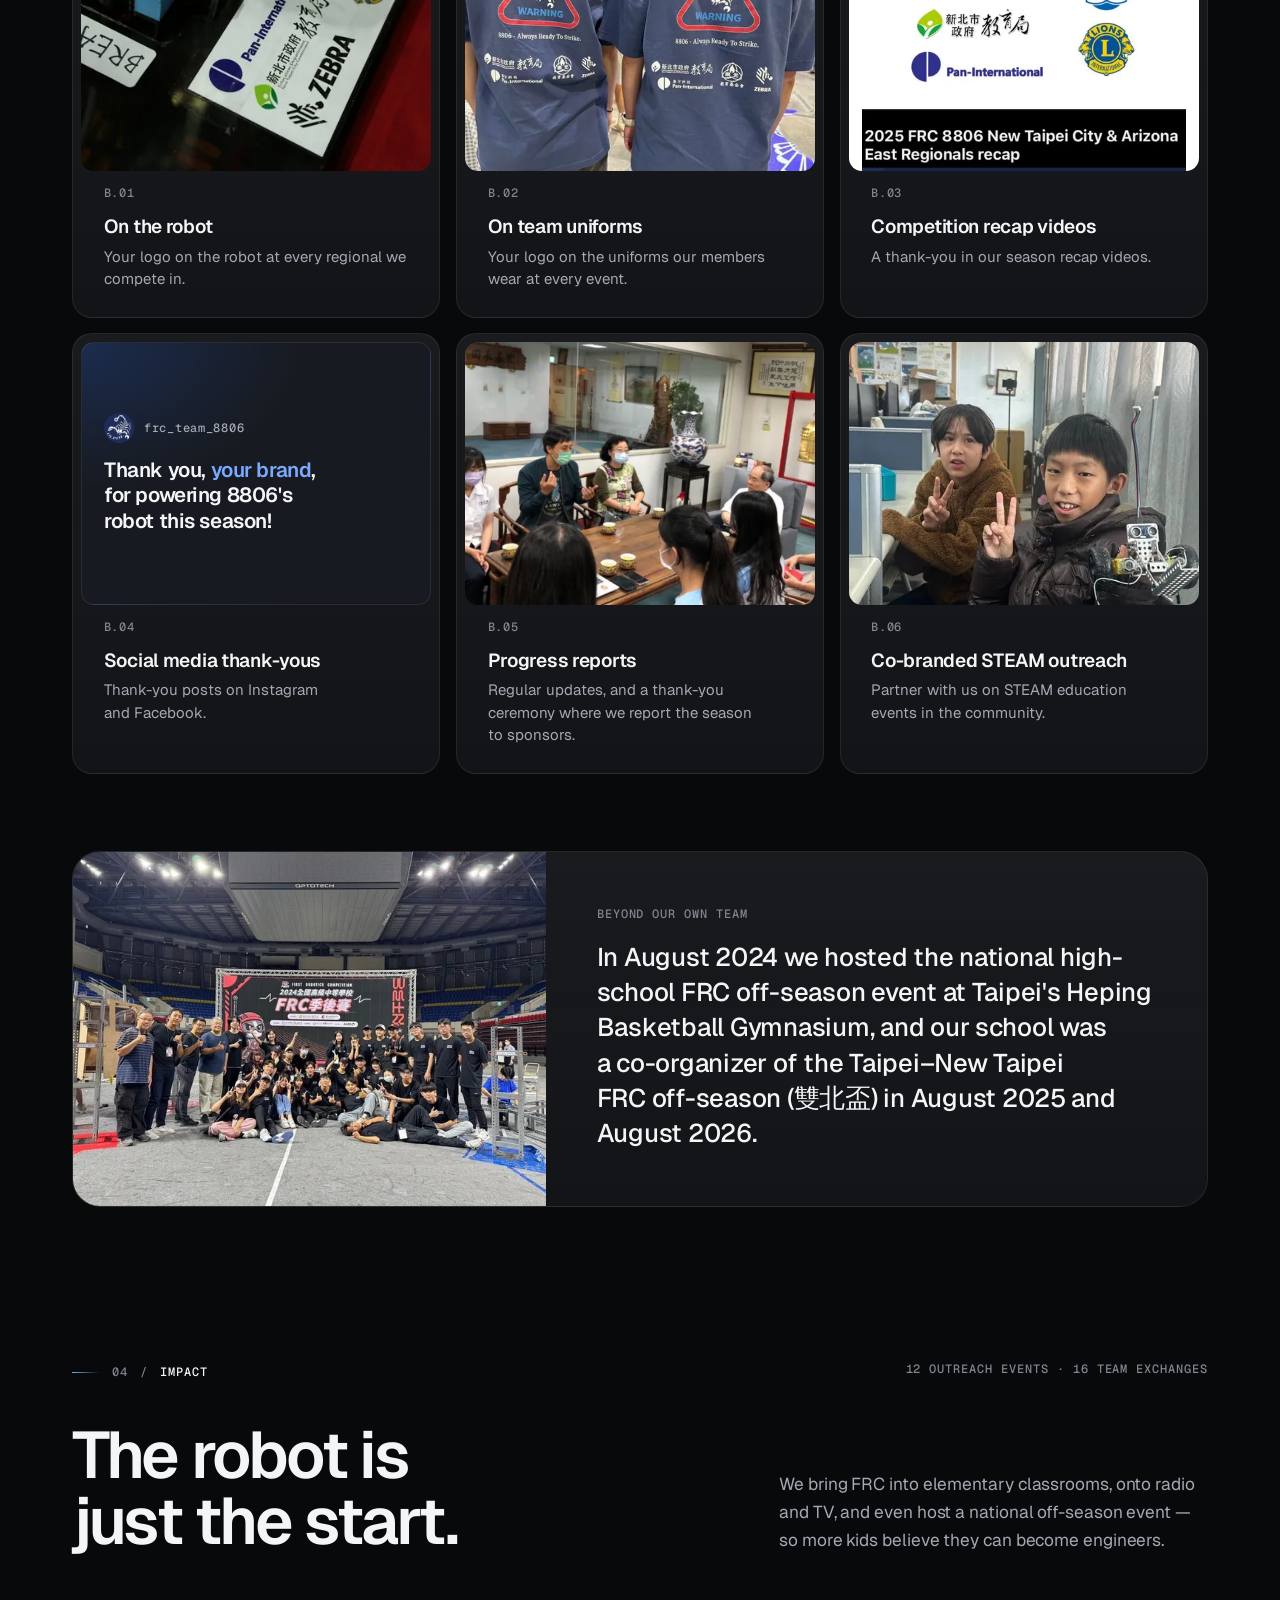
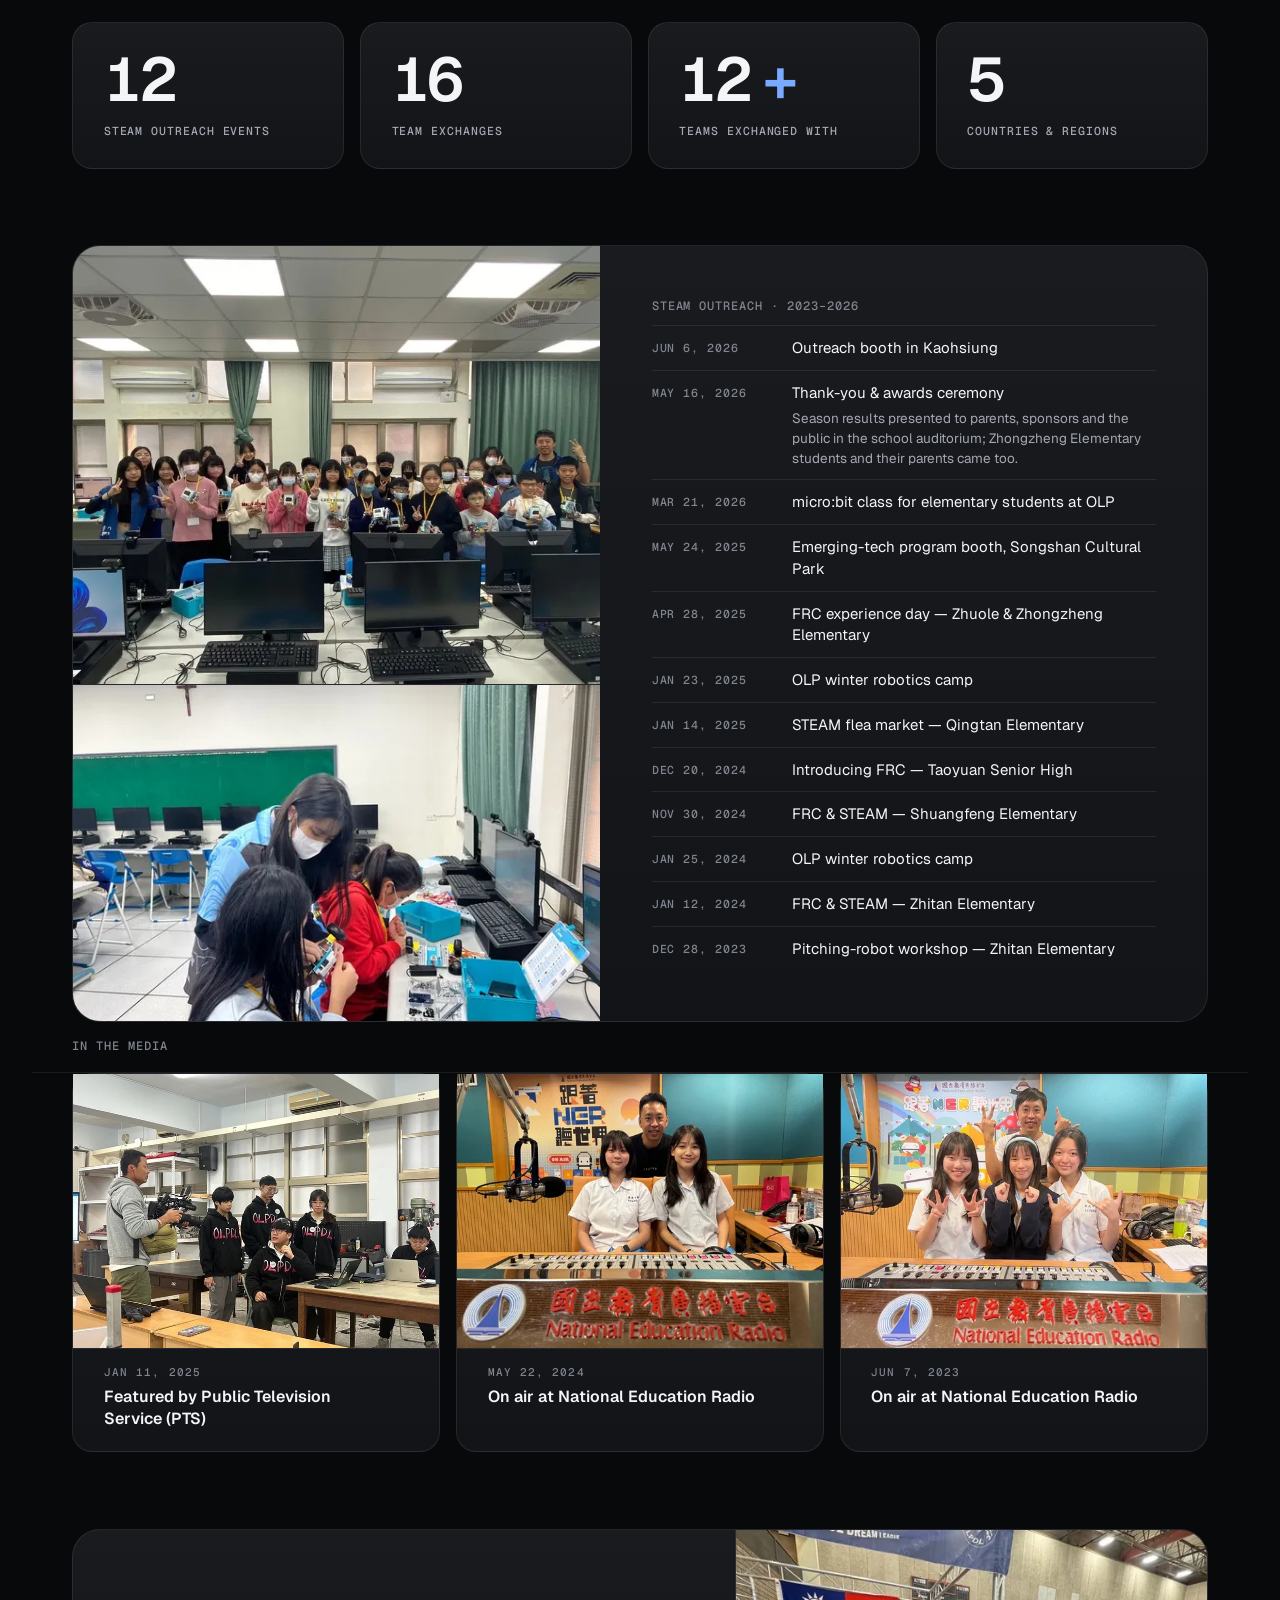
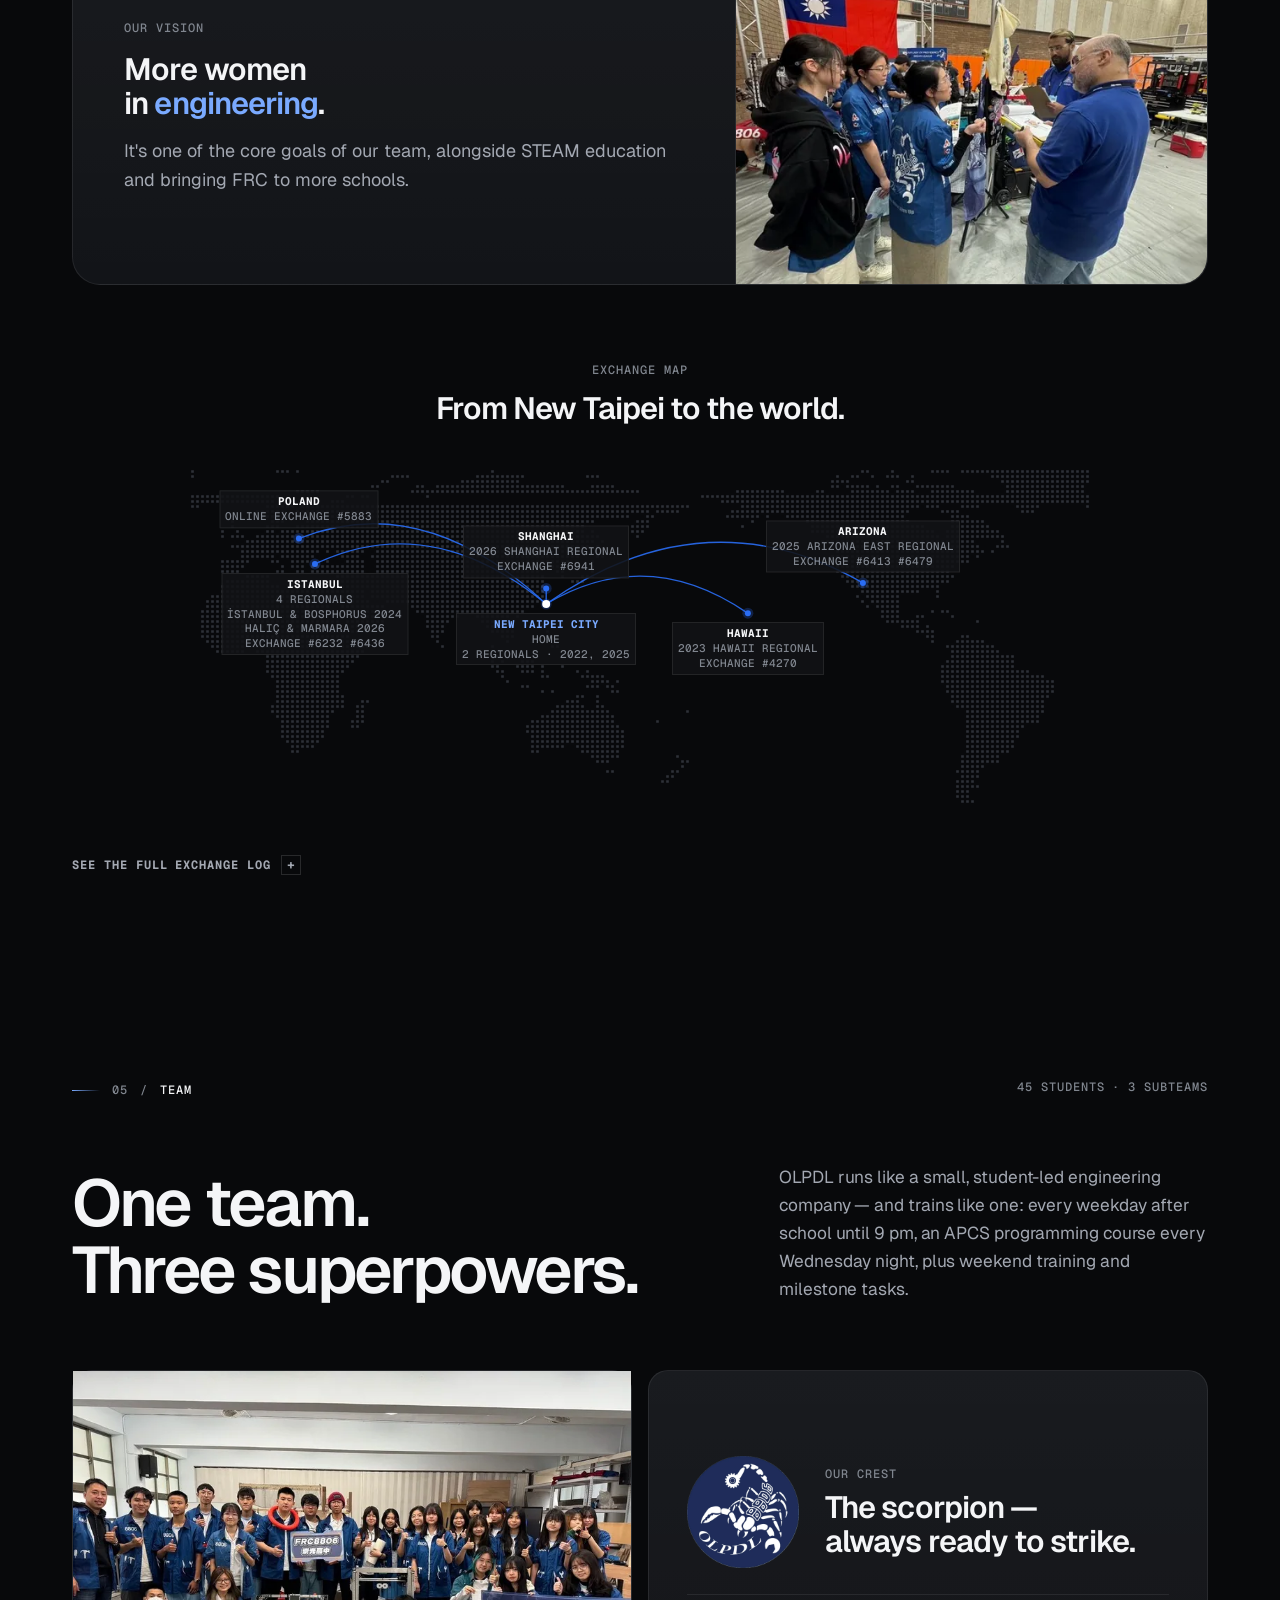
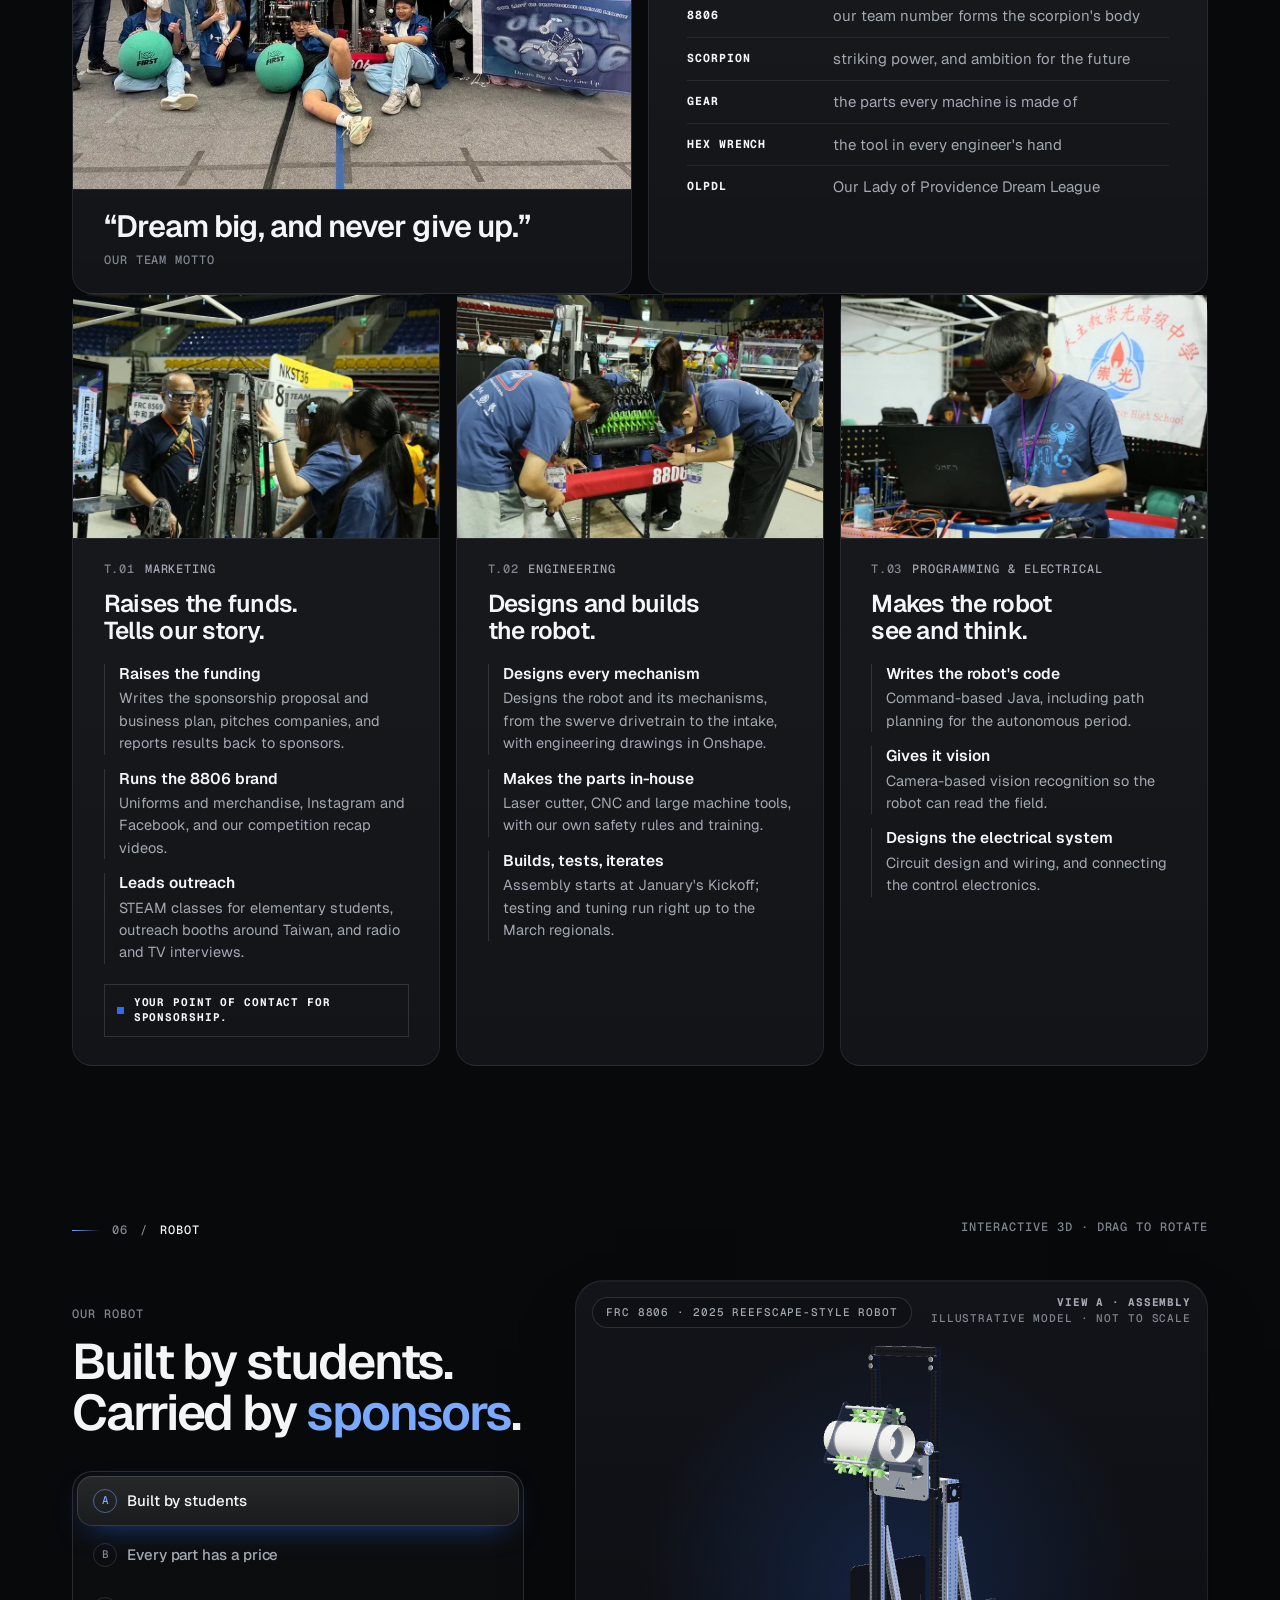
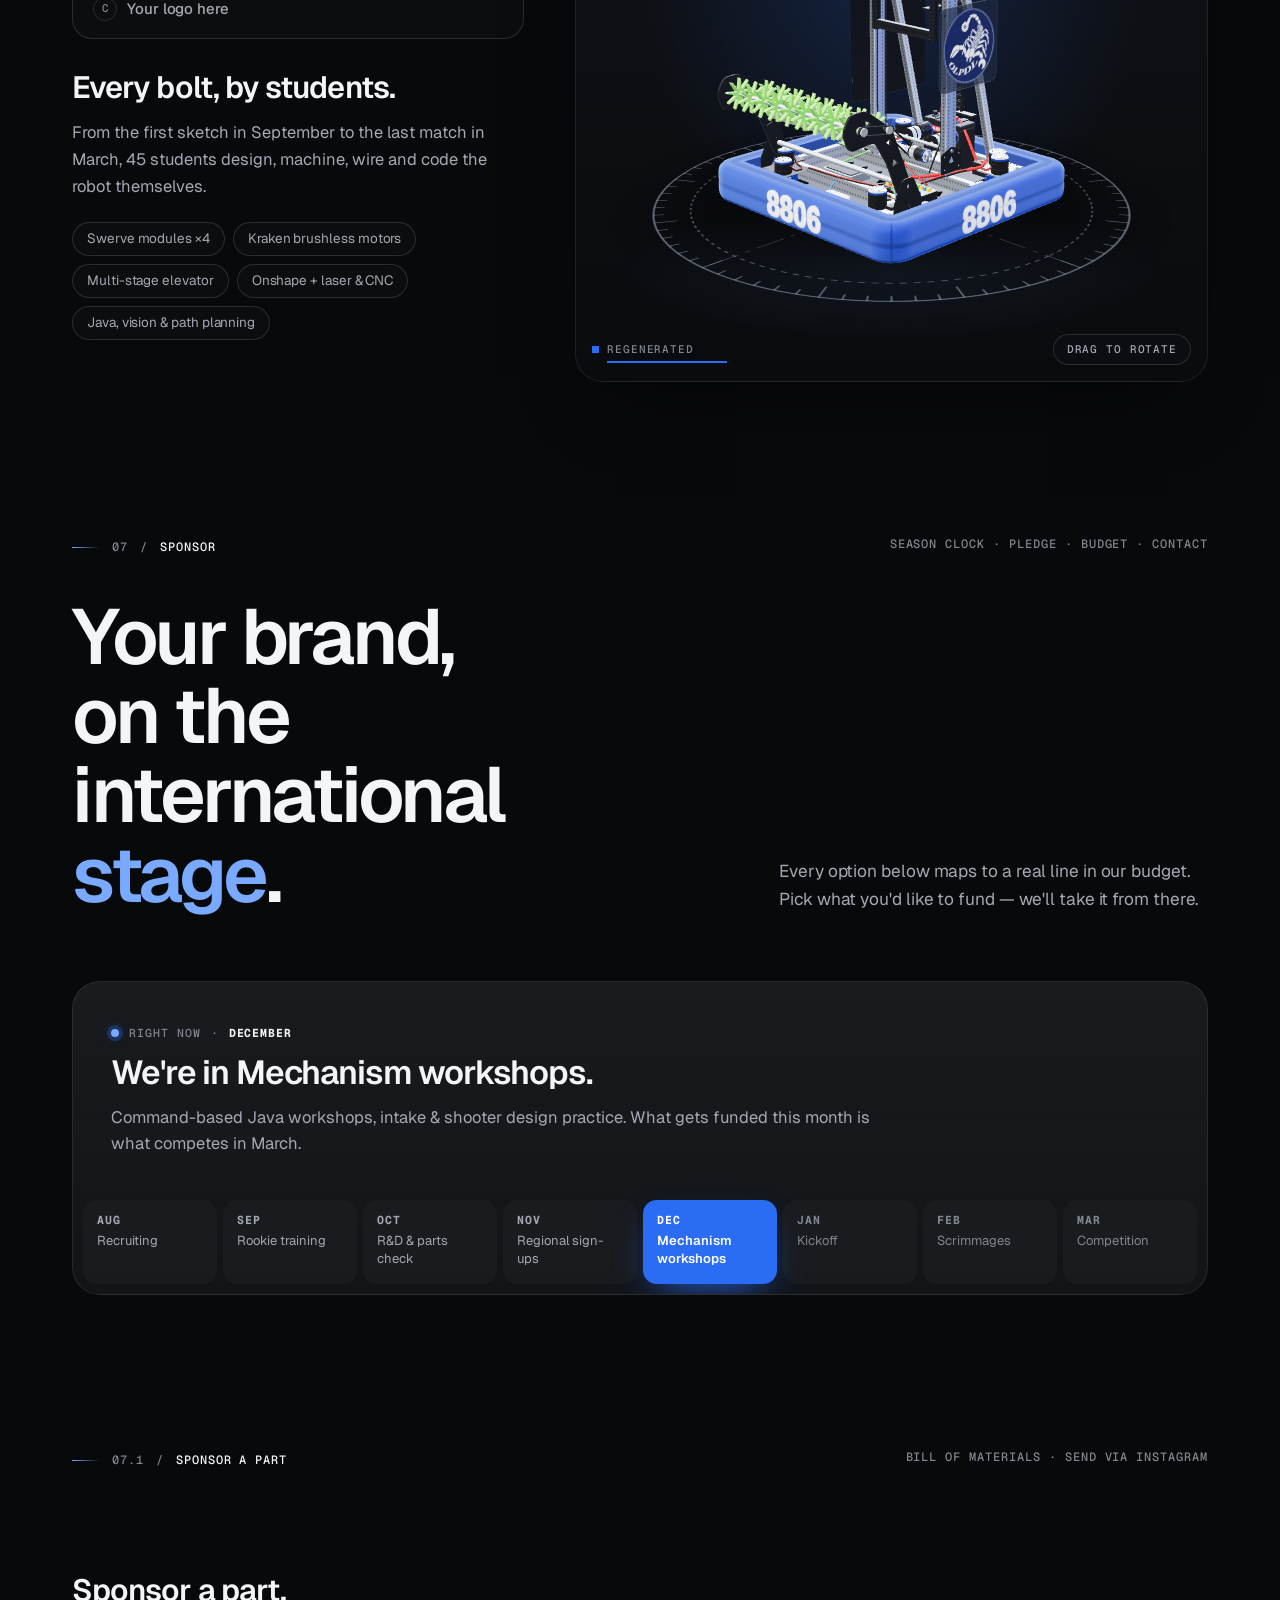
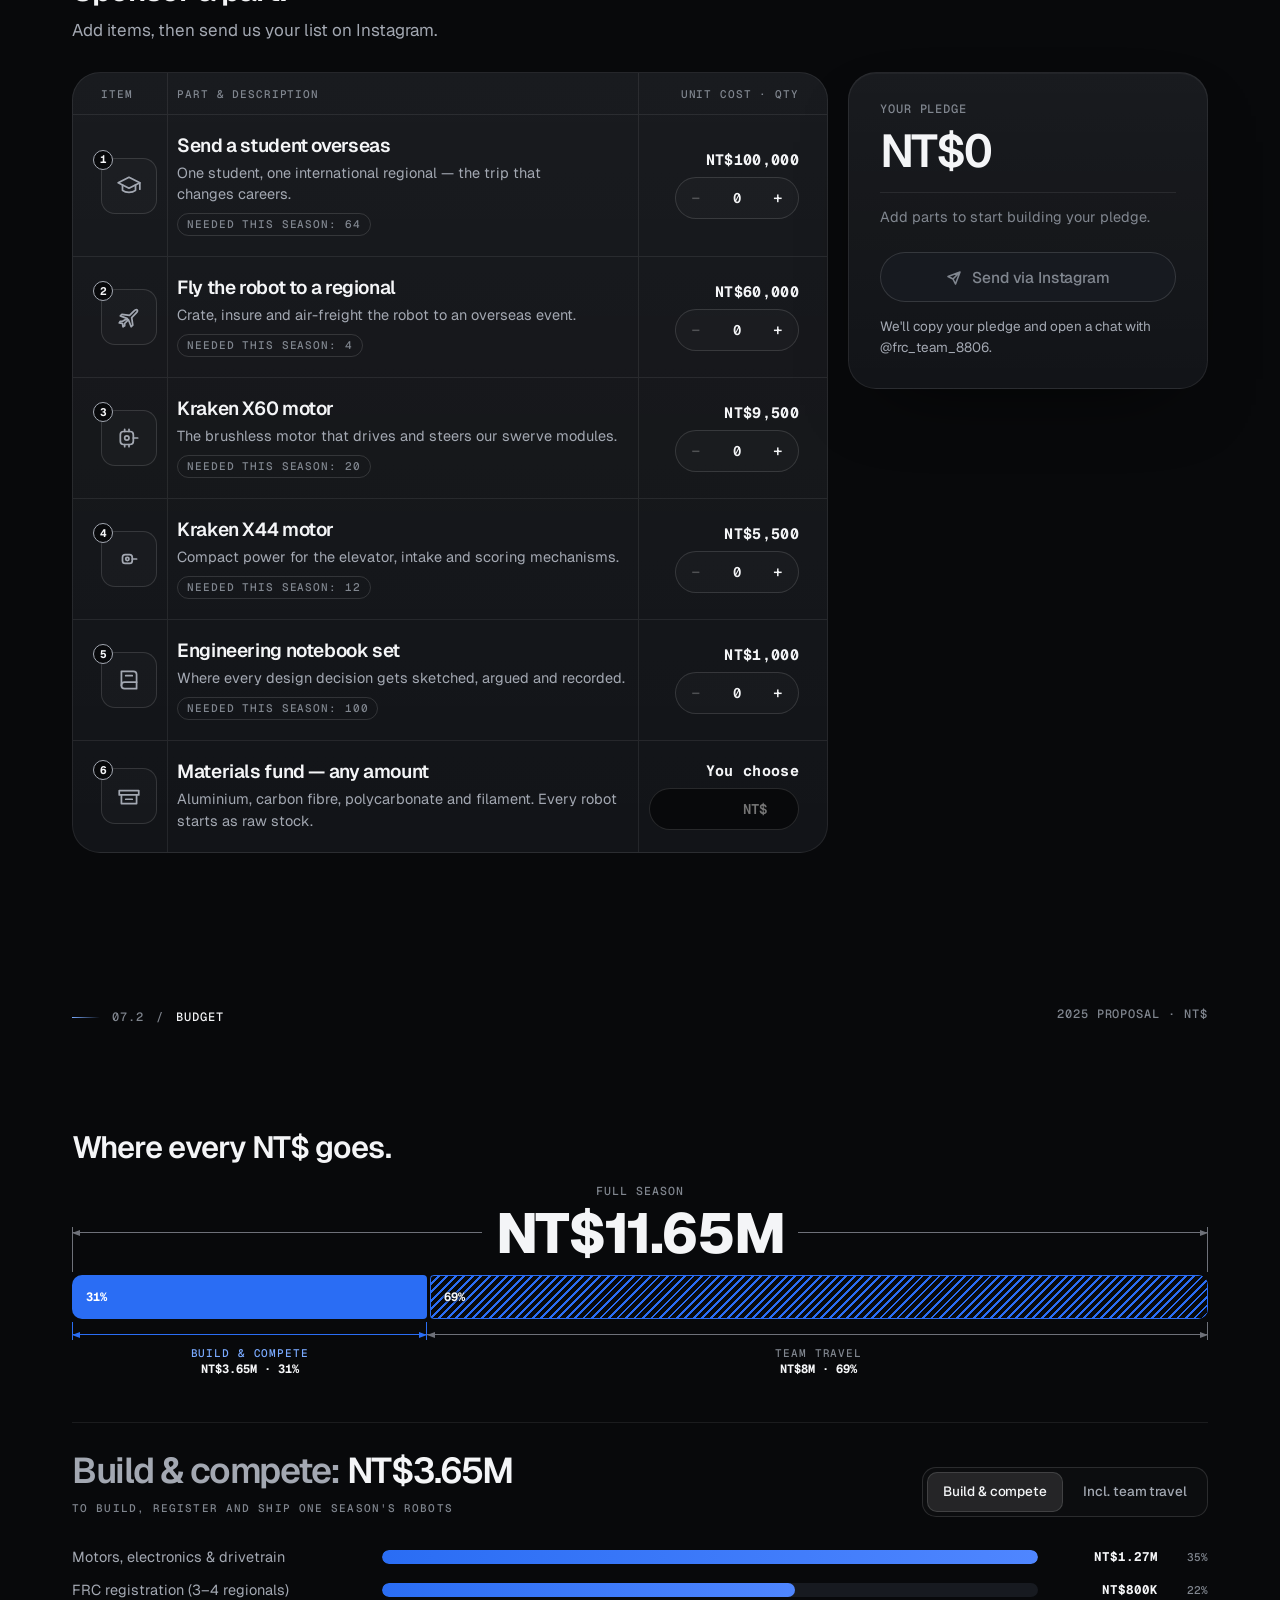
==== commit 5cf7c17b: "Redesign the site as a premium "Studio" product page Present 8806 like a flagship product launch ins" ====
--- a/index.html
+++ b/index.html
@@ -5,7 +5,7 @@
   <meta name="viewport" content="width=device-width, initial-scale=1, viewport-fit=cover">
   <title>FRC Team 8806 · 11 awards in 5 seasons · Partner with us</title>
   <meta name="description" content="45 students from Our Lady of Providence High School, New Taipei City. Regional Winners in our 2022 rookie season, 11 FRC awards, 9 regionals in New Taipei City, Hawaii, Istanbul, Arizona and Shanghai. See what sponsors get and where every NT$ goes.">
-  <meta name="theme-color" content="#121316">
+  <meta name="theme-color" content="#08090b">
   <meta name="color-scheme" content="dark">
   <meta property="og:type" content="website">
   <meta property="og:title" content="FRC Team 8806 — 11 awards in 5 seasons. Partner with us.">
@@ -19,9 +19,9 @@
   <link rel="preconnect" href="https://fonts.googleapis.com">
   <link rel="preconnect" href="https://fonts.gstatic.com" crossorigin>
   <!-- Web fonts never block the first paint (system fonts show first); Noto Sans TC loads only for Chinese.
-       Archivo (display, variable width), Inter (body) and JetBrains Mono (labels) share one request. -->
-  <link rel="stylesheet" href="https://fonts.googleapis.com/css2?family=Archivo:wdth,wght@100..125,700..900&amp;family=Inter:wght@400;500;600&amp;family=JetBrains+Mono:wght@400;500;700&amp;display=swap" media="print" onload="this.media='all'">
-  <noscript><link rel="stylesheet" href="https://fonts.googleapis.com/css2?family=Archivo:wdth,wght@100..125,700..900&amp;family=Inter:wght@400;500;600&amp;family=JetBrains+Mono:wght@400;500;700&amp;display=swap"><link rel="stylesheet" href="https://fonts.googleapis.com/css2?family=Noto+Sans+TC:wght@400..900&amp;display=swap"></noscript>
+       Geist (display and body) and Geist Mono (labels and data) share one request. -->
+  <link rel="stylesheet" href="https://fonts.googleapis.com/css2?family=Geist:wght@300..800&amp;family=Geist+Mono:wght@400..600&amp;display=swap" media="print" onload="this.media='all'">
+  <noscript><link rel="stylesheet" href="https://fonts.googleapis.com/css2?family=Geist:wght@300..800&amp;family=Geist+Mono:wght@400..600&amp;display=swap"><link rel="stylesheet" href="https://fonts.googleapis.com/css2?family=Noto+Sans+TC:wght@400..900&amp;display=swap"></noscript>
   <link rel="stylesheet" href="assets/css/main.css">
   <link rel="stylesheet" href="assets/css/cad.css">
   <link rel="stylesheet" href="assets/css/motion.css">
@@ -32,7 +32,7 @@
       var d = document.documentElement, l;
       // Motion on (.mo) unless reduced motion is asked for: every hidden starting state in motion.css
       // hangs off it. Backstop: if motion.js hasn't started its observers within 3 s (a failed or slow
-      // main.js), .mo goes and everything shows. The frame draws itself on a fresh desktop load (is-boot).
+      // main.js), .mo goes and everything shows.
       // .sda: the linework is plotted by the scroll (CSS scroll-driven animations) where the browser has
       // them; elsewhere, or with ?sda=0, the one-shot plotter draws it.
       var rm = matchMedia('(prefers-reduced-motion: reduce)').matches;
@@ -41,9 +41,6 @@
         if (window.CSS && CSS.supports('animation-timeline: view()') && CSS.supports('animation-range: entry 0% cover 50%')
             && !/[?&]sda=0/.test(location.search)) d.classList.add('sda');
         setTimeout(function () { if (!window.__motionReady) d.classList.remove('mo'); }, 3000);
-        if (!location.hash && matchMedia('(min-width: 761px)').matches) {
-          d.classList.add('is-boot'); setTimeout(function () { d.classList.remove('is-boot'); }, 1600);
-        }
       }
       var q = /[?&]lang=(zh|en)/i.exec(location.search);
       if (q) l = q[1].toLowerCase() === 'zh' ? 'zh-Hant' : 'en';
@@ -83,8 +80,6 @@
   </script>
 </head>
 <body>
-  <!-- Boot: the nav rule and the column rules draw themselves on a fresh desktop load (motion.css) -->
-  <div class="boot" aria-hidden="true"><i class="boot__n"></i><i class="boot__l"></i><i class="boot__r"></i></div>
   <a class="skip" href="#main" data-zh="跳至主要內容">Skip to content</a>
 
   <!-- ============================== NAV ============================== -->
@@ -112,9 +107,10 @@
       </a>
       <a class="nav__cta" href="#sponsor" data-zh="成為贊助夥伴">Sponsor us</a>
     </div>
+    <i class="nav__progress" aria-hidden="true"></i>
   </header>
 
-  <!-- Phone / tablet menu (the right rail does this job on wide screens) -->
+  <!-- Phone / tablet menu: the section list below 1180px -->
   <nav class="menu" id="menu" aria-label="Sections" data-zh-aria="頁面區塊" data-lenis-prevent hidden>
     <ol>
       <li><a href="#top"><span class="menu__n">01</span><span data-zh="總覽">Overview</span></a></li>
@@ -139,46 +135,42 @@
       </div>
 
       <div class="hero__body">
-        <!-- The crest as Detail A: the ring, centre-line stubs and leader are drafting geometry (cad.css) -->
-        <div class="hero__mark" data-draw>
-          <svg class="hero__geo" viewBox="0 0 148 148" aria-hidden="true" focusable="false">
-            <circle class="geo-sketch" cx="74" cy="74" r="60" pathLength="1"/>
-            <circle class="geo-ring" cx="74" cy="74" r="60"/>
-            <path class="geo-cl" d="M74 0v8M74 140v8M0 74h8M140 74h8"/>
-            <path class="geo-leader" d="M116.4 116.4 128 128h22" pathLength="1"/>
-          </svg>
-          <div class="hero__icon"><img src="assets/img/mark-white.webp" width="512" height="512" alt="The OLPDL scorpion crest" data-zh-alt="OLPDL 蠍子隊徽"></div>
-          <span class="hero__callout" aria-hidden="true"><span data-zh="詳圖 A · 隊徽">Detail A · Crest</span></span>
-        </div>
-        <p class="hero__brand"><span class="badge">8806</span><span class="wordmark">OLP<em>DL</em></span></p>
+        <p class="hero__eyebrow" data-reveal><span class="badge">8806</span><span data-zh="FRC 第 8806 隊 · 崇光高中 OLPDL · 新北市">FRC Team 8806 · OLPDL · New Taipei City</span></p>
         <h1 class="h1 hero__title" id="hero-title">
           <span data-zh="<i class='js-n-seasons-zh'>五</i>個賽季，<i class='js-n-awards-zh'>十一</i>座獎項。"><i class="js-n-awards">11</i> awards. <i class="js-n-seasons">5</i> seasons.</span>
           <span data-zh="由&nbsp;<em class='accent nowrap'>45&nbsp;位學生</em><wbr>親手打造。">Built by <em class="accent">45 students</em>.</span>
         </h1>
         <p class="hero__sub" data-zh="我們是來自新北市天主教崇光高中的 OLPDL。自 2022 年新秀賽季起，從新北主場一路征戰<i class='js-abroad-zh'>夏威夷、伊斯坦堡、亞利桑那與上海</i> — <span class='nowrap'>下一季</span>，讓你的<span class='nowrap'>品牌</span><span class='nowrap'>與我們同行</span>。">We're OLPDL from Our Lady of Providence High School in New Taipei City. Since our rookie season in 2022 we've competed at home and in <i class="js-abroad">Hawaii, Istanbul, Arizona and Shanghai</i> — next season, your brand can come with us.</p>
-
-        <div class="hero__actions">
-          <div class="btns">
-            <a class="btn btn--primary" href="#pledge">
-              <svg viewBox="0 0 16 16" aria-hidden="true"><path d="M8 2.5v9M4 8l4 4 4-4M3 14h10"/></svg>
-              <span data-zh="贊助 8806">Sponsor 8806</span>
-            </a>
-            <a class="btn btn--ghost" href="#partner">
-              <svg viewBox="0 0 16 16" aria-hidden="true"><path d="M2.5 4h1M2.5 8h1M2.5 12h1M6 4h7.5M6 8h7.5M6 12h7.5"/></svg>
-              <span data-zh="贊助效益">What sponsors get</span>
-            </a>
-            <a class="btn btn--ghost" href="https://www.instagram.com/frc_team_8806/" target="_blank" rel="noopener">
-              <svg viewBox="0 0 16 16" aria-hidden="true"><rect x="2" y="2" width="12" height="12" rx="3.4"/><circle cx="8" cy="8" r="2.8"/><circle cx="11.6" cy="4.4" r=".5" fill="currentColor" stroke="none"/></svg>
-              <span>Instagram</span>
-            </a>
-          </div>
-          <p class="caption" data-zh="FRC 第 8806 隊 · 台灣新北市 · 2022 新秀">FRC Team 8806 · New Taipei City, Taiwan · Rookie 2022</p>
-        </div>
-
-        <a class="more" href="#results"><span data-zh="查看戰績">See the results</span> <svg viewBox="0 0 16 16" aria-hidden="true"><path d="M8 2.5v11M3.5 9 8 13.5 12.5 9"/></svg></a>
-
-        <ul class="cells cells--center hero__partners" id="hero-sponsors" aria-label="Our partners include" data-zh-aria="合作夥伴包括">
-          <li class="cells__label" data-zh="合作夥伴">Partners</li>
+        <div class="btns hero__actions">
+          <a class="btn btn--primary" href="#sponsor"><span data-zh="成為贊助夥伴">Become a partner</span><svg viewBox="0 0 16 16" aria-hidden="true"><path d="M3 8h10M9 4l4 4-4 4"/></svg></a>
+          <a class="btn btn--ghost" href="#results"><span data-zh="查看戰績">See the record</span></a>
+        </div>
+      </div>
+
+      <!-- The product shot: a studio render of the team's own 3D model (assets/js/robot-model.js), with
+           hairline callouts placed on the parts (positions in % of the render). -->
+      <figure class="hero__product" data-reveal>
+        <div class="hero__render" id="hero-render">
+          <picture>
+            <source media="(max-width: 760px)" srcset="assets/img/robot-studio-900.webp">
+            <img src="assets/img/robot-studio-1600.webp" width="1600" height="1169" fetchpriority="high"
+                 alt="Studio render of the team's robot model: swerve drive, ground intake, two-stage elevator and a side panel carrying the crest"
+                 data-zh-alt="隊伍機器人模型的棚拍渲染：Swerve 底盤、地面夾取、兩節升降機構，以及印有隊徽的側板">
+          </picture>
+          <ul class="callouts" aria-hidden="true">
+            <li class="callout callout--l" style="--k: 0; --x: 52.2%; --y: 3%; --to: -14%"><span><b>01</b><em data-zh="視覺鏡頭">Vision camera</em></span></li>
+            <li class="callout callout--r" style="--k: 1; --x: 47.2%; --y: 27.4%; --to: 114%"><span><b>02</b><em data-zh="兩節升降機構">Two-stage elevator</em></span></li>
+            <li class="callout callout--r callout--logo" style="--k: 2; --x: 62%; --y: 41.4%; --to: 114%"><span><b>03</b><em data-zh="你的品牌在這裡">Your logo here</em></span></li>
+            <li class="callout callout--l" style="--k: 3; --x: 27.5%; --y: 72.8%; --to: -14%"><span><b>04</b><em data-zh="地面夾取">Ground intake</em></span></li>
+            <li class="callout callout--r" style="--k: 4; --x: 49%; --y: 69.7%; --to: 114%"><span><b>05</b><em data-zh="Swerve 底盤 · Kraken X60">Swerve drive · Kraken X60</em></span></li>
+          </ul>
+        </div>
+        <figcaption class="caption hero__note" data-zh="隊伍 3D 模型的棚拍渲染 · 示意圖，未依比例">Studio render of our 3D model · illustrative, not to scale</figcaption>
+      </figure>
+
+      <div class="hero__partners-wrap" data-reveal>
+        <p class="label" data-zh="支持我們的夥伴">Supported by</p>
+        <ul class="hero__partners" id="hero-sponsors" aria-label="Our partners include" data-zh-aria="合作夥伴包括">
           <li>Zebra Technologies</li><li>Pan-International</li><li>New Taipei City Education Bureau</li><li>Lions Clubs International</li><li>Our Lady of Providence High School</li>
         </ul>
         <p class="caption hero__press"><span data-zh="媒體報導">Featured by</span> · <span data-zh="PTS 公共電視 · 國立教育廣播電台">Public Television Service (PTS) · National Education Radio</span></p>
@@ -653,21 +645,6 @@
           <span data-zh="天主教崇光高級中學 · 新北市">Our Lady of Providence High School · New Taipei City, Taiwan</span>
         </div>
       </div>
-      <!-- Drawing title block below 1440px (the right rail carries it on wide screens) -->
-      <div class="tblock tblock--footer">
-        <dl class="tblock__cells">
-          <div class="tblock__cell tblock__cell--wide"><dt data-zh="專案">Project</dt><dd>FRC 8806 · OLPDL</dd></div>
-          <div class="tblock__cell"><dt data-zh="繪圖">Drawn by</dt><dd data-zh="45 位學生">45 students</dd></div>
-          <div class="tblock__cell"><dt data-zh="單位">Units</dt><dd>NT$</dd></div>
-          <div class="tblock__cell"><dt data-zh="圖紙數">Sheets</dt><dd>07</dd></div>
-          <div class="tblock__cell"><dt data-zh="版次">Rev</dt><dd class="js-rev">E · 2026</dd></div>
-          <div class="tblock__cell tblock__cell--wide"><dt data-zh="核對">Checked</dt><dd class="js-checked">FRC Events · Oct 2026</dd></div>
-        </dl>
-        <a class="tblock__approve" href="#sponsor" aria-label="Approved by: your brand? Become a sponsor" data-zh-aria="核准：你的品牌？成為贊助夥伴">
-          <span class="tblock__k" data-zh="核准">Approved by</span>
-          <span class="tblock__v"><span data-zh="你的品牌？">Your brand?</span><svg viewBox="0 0 16 16" aria-hidden="true"><path d="M2.5 8h11M9 3.5 13.5 8 9 12.5"/></svg></span>
-        </a>
-      </div>
       <ul class="cells footer__links" id="footer-links"></ul>
     </div>
     <div class="footer__legal">
@@ -675,42 +652,6 @@
       <p id="concept-notice" hidden data-zh="本網站為提供給 FRC 8806 的概念設計範例，並非官方網站。">Concept site prepared for FRC Team 8806 — not an official team page.</p>
     </div>
   </footer>
-  </div>
-
-  <!-- ============================== RIGHT RAIL (wide screens) ============================== -->
-  <!-- The drawing list (sheets and sub-sheets) and the title block, beside the scroll ruler -->
-  <div class="rail" id="rail">
-    <nav class="rail__toc dlist" aria-label="On this page" data-zh-aria="本頁導覽">
-      <p class="dlist__head" aria-hidden="true"><span data-zh="圖紙目錄">Drawing list</span></p>
-      <ol>
-        <li><a href="#top" data-sec="top"><span class="dlist__n">01</span><span data-zh="FRC 8806">FRC 8806</span></a></li>
-        <li><a href="#results" data-sec="results"><span class="dlist__n">02</span><span data-zh="戰績">Results</span></a></li>
-        <li><a href="#partner" data-sec="partner"><span class="dlist__n">03</span><span data-zh="贊助效益">Partner</span></a></li>
-        <li><a href="#impact" data-sec="impact"><span class="dlist__n">04</span><span data-zh="影響力">Impact</span></a></li>
-        <li><a href="#team" data-sec="team"><span class="dlist__n">05</span><span data-zh="團隊">Team</span></a></li>
-        <li><a href="#robot" data-sec="robot"><span class="dlist__n">06</span><span data-zh="機器人">Robot</span></a></li>
-        <li><a href="#sponsor" data-sec="sponsor"><span class="dlist__n">07</span><span data-zh="支持我們">Sponsor</span></a></li>
-        <li class="dlist__sub"><a href="#pledge" data-sec="pledge"><span class="dlist__n">07.1</span><span data-zh="認養零件">Sponsor a part</span></a></li>
-        <li class="dlist__sub"><a href="#budget" data-sec="budget"><span class="dlist__n">07.2</span><span data-zh="預算">Budget</span></a></li>
-        <li class="dlist__sub"><a href="#contact" data-sec="contact"><span class="dlist__n">07.3</span><span data-zh="聯絡我們">Contact</span></a></li>
-      </ol>
-      <i class="dlist__bar" aria-hidden="true"></i>
-    </nav>
-    <div class="tblock tblock--rail">
-      <dl class="tblock__cells" aria-hidden="true">
-        <div class="tblock__cell tblock__cell--wide"><dt data-zh="專案">Project</dt><dd>FRC 8806 · OLPDL</dd></div>
-        <div class="tblock__cell tblock__cell--wide"><dt data-zh="繪圖">Drawn by</dt><dd data-zh="45 位學生">45 students</dd></div>
-        <div class="tblock__cell"><dt data-zh="單位">Units</dt><dd>NT$</dd></div>
-        <div class="tblock__cell"><dt data-zh="版次">Rev</dt><dd class="js-rev">E · 2026</dd></div>
-        <div class="tblock__cell tblock__cell--wide"><dt data-zh="核對">Checked</dt><dd class="js-checked">FRC Events · Oct 2026</dd></div>
-        <div class="tblock__cell tblock__cell--wide"><dt data-zh="圖紙">Sheet</dt><dd><span id="tb-sheet">01</span> / 07</dd></div>
-      </dl>
-      <a class="tblock__approve" href="#sponsor" aria-label="Approved by: your brand? Become a sponsor" data-zh-aria="核准：你的品牌？成為贊助夥伴">
-        <span class="tblock__k" data-zh="核准">Approved by</span>
-        <span class="tblock__v"><span data-zh="你的品牌？">Your brand?</span><svg viewBox="0 0 16 16" aria-hidden="true"><path d="M2.5 8h11M9 3.5 13.5 8 9 12.5"/></svg></span>
-      </a>
-    </div>
-    <div class="ruler" id="ruler" aria-hidden="true"><i class="ruler__marker" id="ruler-marker"></i></div>
   </div>
 
   <!-- ============================== MOBILE DOCK ============================== -->
--- a/assets/css/main.css
+++ b/assets/css/main.css
@@ -1,58 +1,61 @@
 /* =========================================================================
    FRC 8806 — OLPDL
    Sponsor-first page: proof → value → cause → team → robot → the ask.
-   Look: a dark technical product page. One content column framed by 1px
-   rules, mono labels, bordered cells, square buttons, heavy expanded
-   headlines and a single blue accent.
+   Look ("Studio"): the team presented like a flagship product. A calm,
+   near-black stage lit in the team blue; large, tightly set Geist
+   headlines; soft-lit cards; one accent, used for light and highlights;
+   engineering precision as fine detail (hairline callouts, mono data).
    ========================================================================= */
 
 :root {
   /* palette */
-  --bg: #121316;          /* page */
-  --bg-2: #17191d;        /* raised surface */
-  --bg-3: #1d2025;        /* hover, chart tracks */
-  --rule: #2c2e33;        /* hairline */
-  --rule-2: #3a3d44;      /* strong rule: cell rows, inputs */
-  --rule-3: #5c5f67;      /* secondary button border */
-  --tick: #6e7179;        /* "+" marks where rules cross */
-  --text: #f2f2f3;
-  --muted: #a8aab1;
-  --dim: #868991;         /* >= 4.5:1 on every surface; the non-text "+" ticks keep --tick */
-  --accent: #2a6df4;      /* cobalt blue: one accent word, badge, active states, bars, award markers, focus (>= 3.5:1 on every surface) */
-  --accent-text: #6aa5ff; /* the accent as text on the dark page (>= 6.5:1) */
-  --accent-glow: rgba(42, 109, 244, 0.45);
-  /* team-travel bars: hatched, so they differ from the solid build bars by pattern, not only by lightness */
+  --bg: #08090b;          /* the stage */
+  --bg-2: #0f1115;        /* raised surface */
+  --bg-3: #171a20;        /* hover, chart tracks */
+  --card: linear-gradient(180deg, rgba(255, 255, 255, 0.045), rgba(255, 255, 255, 0.012));
+  --rule: rgba(255, 255, 255, 0.08);   /* hairline */
+  --rule-2: rgba(255, 255, 255, 0.13); /* card edge, inputs */
+  --rule-3: rgba(255, 255, 255, 0.24); /* secondary button edge */
+  --tick: #6e7179;        /* drafting linework (cad.css) */
+  --text: #f4f5f7;
+  --muted: #a3a8b2;       /* 8.4:1 on --bg */
+  --dim: #80868f;         /* 5.2:1 on --bg, >= 4.5:1 on every surface */
+  --accent: #2a6df4;      /* the team blue: fills, active states, bars, focus */
+  --accent-text: #7aaaff; /* the accent as text (>= 7:1 on --bg) */
+  --accent-glow: rgba(58, 118, 255, 0.4);
   --hatch: repeating-linear-gradient(135deg, var(--accent) 0 2px, transparent 2px 6px);
   --on-accent: #ffffff;   /* text on a blue fill: 4.57:1 */
-  --ink: #121316;         /* text on the white buttons */
-  --navy: #1f2c5c;        /* team navy: only the crest disc (and the 3D scene) */
+  --ink: #08090b;         /* text on the white buttons */
+  --navy: #1f2c5c;        /* team navy: the crest disc and the 3D scene */
 
   /* type */
-  --f-display: "Archivo", "Noto Sans TC", "PingFang TC", "Microsoft JhengHei", system-ui, sans-serif;
-  --f-body: "Inter", -apple-system, BlinkMacSystemFont, "Segoe UI", "Noto Sans TC", "PingFang TC", "Microsoft JhengHei", system-ui, sans-serif;
-  --f-mono: "JetBrains Mono", ui-monospace, SFMono-Regular, Menlo, Consolas, "Noto Sans TC", "PingFang TC", "Microsoft JhengHei", monospace;
-  --ls-mono: 0.14em;      /* uppercase mono tracking (CJK gets less, below) */
-
-  /* frame: one centred column; on wide screens the right gutter holds the rail */
-  --nav-h: 48px;
-  --col-max: 1280px;
+  --f-display: "Geist", "Noto Sans TC", "PingFang TC", "Microsoft JhengHei", system-ui, -apple-system, sans-serif;
+  --f-body: "Geist", -apple-system, BlinkMacSystemFont, "Segoe UI", "Noto Sans TC", "PingFang TC", "Microsoft JhengHei", system-ui, sans-serif;
+  --f-mono: "Geist Mono", ui-monospace, SFMono-Regular, Menlo, Consolas, "Noto Sans TC", "PingFang TC", "Microsoft JhengHei", monospace;
+  --ls-mono: 0.08em;      /* uppercase mono tracking (CJK gets less, below) */
+
+  /* shape */
+  --r-xl: 28px;
+  --r-lg: 20px;
+  --r-md: 14px;
+  --r-sm: 10px;
+  --shadow: 0 30px 80px -40px rgba(0, 0, 0, 0.8), 0 1px 0 rgba(255, 255, 255, 0.04) inset;
+
+  /* frame: one centred column under a floating nav */
+  --nav-h: 76px;          /* the nav pill (52px) and the air around it */
+  --col-max: 1240px;
   --edge: 32px;
   --L: max(var(--edge), (100vw - var(--col-max)) / 2);
   --R: var(--L);
   --pad: 40px;            /* content inset inside the column */
-  --cell-pad: clamp(20px, 2.2vw, 30px);
+  --cell-pad: clamp(22px, 2.4vw, 32px);
+  --sec-gap: clamp(104px, 12vw, 176px); /* air between chapters */
 
   --ease: cubic-bezier(0.22, 1, 0.36, 1);
 }
-@media (min-width: 1440px) {
-  :root {
-    --R: max(260px, (100vw - var(--col-max)) / 2);
-    --L: max(80px, 100vw - var(--col-max) - var(--R)); /* keep a real empty gutter left of the frame */
-  }
-}
 @media (max-width: 1099px) { :root { --edge: 24px; --pad: 28px; } }
-@media (max-width: 760px) { :root { --edge: 0px; --pad: 18px; --cell-pad: 18px; } }
-html[data-lang="zh-Hant"] { --ls-mono: 0.06em; }
+@media (max-width: 760px) { :root { --edge: 0px; --pad: 20px; --cell-pad: 20px; --nav-h: 68px; } }
+html[data-lang="zh-Hant"] { --ls-mono: 0.04em; }
 
 *, *::before, *::after { box-sizing: border-box; }
 
@@ -63,7 +66,7 @@
   margin: 0;
   font-family: var(--f-body);
   font-size: 17px;
-  line-height: 1.55;
+  line-height: 1.6;
   color: var(--muted);
   background: var(--bg);
   -webkit-font-smoothing: antialiased;
@@ -71,7 +74,12 @@
   text-rendering: optimizeLegibility;
   overflow-x: hidden;
 }
-html[data-lang="zh-Hant"] body { letter-spacing: 0.01em; }
+html[data-lang="zh-Hant"] body { letter-spacing: 0.02em; }
+/* the stage light: a faint blue wash from the top of the page */
+body::before {
+  content: ""; position: absolute; z-index: -1; inset: 0 0 auto 0; height: 1400px; pointer-events: none;
+  background: radial-gradient(60% 55% at 50% 0%, rgba(42, 109, 244, 0.16), rgba(42, 109, 244, 0) 70%);
+}
 
 img { display: block; max-width: 100%; height: auto; }
 svg { display: block; }
@@ -86,19 +94,20 @@
 i[class*="js-"] { font-style: normal; } /* counts, places and ranges filled in from data.js */
 .js-places-zh, .js-abroad-zh { word-break: keep-all; } /* break only between place names, never inside one */
 .nowrap { white-space: nowrap; }
-
-:focus-visible { outline: 2px solid var(--accent); outline-offset: 2px; }
+::selection { background: rgba(42, 109, 244, 0.45); color: #fff; }
+
+:focus-visible { outline: 2px solid var(--accent-text); outline-offset: 3px; }
 
 .sr-only {
   position: absolute; width: 1px; height: 1px; padding: 0; margin: -1px;
   overflow: hidden; clip: rect(0 0 0 0); white-space: nowrap; border: 0;
 }
 .skip {
-  position: fixed; top: 0; left: 0; z-index: 100; padding: 0 18px; height: var(--nav-h);
+  position: fixed; top: 12px; left: 12px; z-index: 100; padding: 0 18px; height: 44px; border-radius: 999px;
   display: flex; align-items: center;
   background: #fff; color: var(--ink);
-  font: 700 12px/1 var(--f-mono); letter-spacing: var(--ls-mono); text-transform: uppercase;
-  transform: translateY(-100%);
+  font: 600 14px/1 var(--f-body);
+  transform: translateY(-200%);
 }
 .skip:focus { transform: none; }
 
@@ -106,46 +115,45 @@
 
 .h1, .h2, .h3, .h4, .wordmark {
   font-family: var(--f-display);
-  font-stretch: 112%;
   color: var(--text);
 }
-.h1 { font-size: clamp(40px, 6.4cqi, 82px); font-weight: 800; line-height: 0.98; letter-spacing: -0.035em; }
-.h2 { font-size: clamp(32px, 4.8cqi, 62px); font-weight: 800; line-height: 1; letter-spacing: -0.032em; text-wrap: balance; }
-.h2--xl { font-size: clamp(34px, 5.4cqi, 70px); }
-.h3 { font-size: clamp(24px, 2.3vw, 32px); font-weight: 800; line-height: 1.08; letter-spacing: -0.022em; font-stretch: 108%; text-wrap: balance; }
-.h4 { display: block; font-size: 19px; font-weight: 700; line-height: 1.2; letter-spacing: -0.01em; font-stretch: 106%; }
-html[data-lang="zh-Hant"] :is(.h1, .h2, .h3) { font-weight: 900; letter-spacing: 0.02em; line-height: 1.2; }
-html[data-lang="zh-Hant"] .h1 { font-size: clamp(36px, 5.6cqi, 72px); }
+.h1 { font-size: clamp(48px, 8.2cqi, 112px); font-weight: 600; line-height: 0.96; letter-spacing: -0.048em; }
+.h2 { font-size: clamp(38px, 5.4cqi, 74px); font-weight: 600; line-height: 1.02; letter-spacing: -0.042em; text-wrap: balance; }
+.h2--xl { font-size: clamp(42px, 6.4cqi, 92px); }
+.h3 { font-size: clamp(24px, 2.4vw, 34px); font-weight: 600; line-height: 1.1; letter-spacing: -0.03em; text-wrap: balance; }
+.h4 { display: block; font-size: 19px; font-weight: 600; line-height: 1.3; letter-spacing: -0.015em; }
+html[data-lang="zh-Hant"] :is(.h1, .h2, .h3) { font-weight: 700; letter-spacing: 0.01em; line-height: 1.18; }
+html[data-lang="zh-Hant"] .h1 { font-size: clamp(40px, 6.6cqi, 92px); }
 /* break CJK headlines only at punctuation and spaces, never inside a word like 十一 */
 html[data-lang="zh-Hant"] .h1 { word-break: keep-all; overflow-wrap: anywhere; }
-html[data-lang="zh-Hant"] .h2 { font-size: clamp(30px, 4.2cqi, 54px); }
+html[data-lang="zh-Hant"] .h2 { font-size: clamp(32px, 4.6cqi, 62px); }
 html[data-lang="zh-Hant"] .h4 { letter-spacing: 0.02em; }
 
 .accent { color: var(--accent-text); }
 
-.lead { max-width: 560px; font-size: clamp(16.5px, 1.3vw, 18px); line-height: 1.62; color: var(--muted); }
-.lead strong { color: var(--text); }
-
-/* uppercase mono: labels, captions, strips, buttons, table numbers */
-.label, .caption, .strip, .btn, .more, .cells > *, .nav__links a, .nav__text, .nav__tag, .nav__cta, .nav__lang {
+.lead { max-width: 560px; font-size: clamp(17px, 1.35vw, 19px); line-height: 1.62; color: var(--muted); letter-spacing: -0.005em; }
+.lead strong { color: var(--text); font-weight: 500; }
+
+/* uppercase mono: small labels, captions, strips, data (segmented controls stay in the sans) */
+.label, .caption, .strip, .more, .cells > .cells__label {
   font-family: var(--f-mono);
   letter-spacing: var(--ls-mono);
   text-transform: uppercase;
 }
-.label { font-size: 11.5px; font-weight: 500; line-height: 1.45; color: var(--dim); }
-.caption { font-size: 11.5px; font-weight: 500; line-height: 1.6; color: var(--dim); }
-
-/* small blue square: award markers, captions */
-.sq { display: inline-block; flex: none; width: 7px; height: 7px; background: var(--accent); margin-right: 10px; vertical-align: 1px; }
+.label { font-size: 12px; font-weight: 500; line-height: 1.45; color: var(--dim); }
+.caption { font-size: 12px; font-weight: 400; line-height: 1.6; color: var(--dim); }
+
+/* small blue dot: award markers, captions */
+.sq { display: inline-block; flex: none; width: 6px; height: 6px; border-radius: 50%; background: var(--accent-text); box-shadow: 0 0 10px var(--accent-glow); margin-right: 10px; vertical-align: 2px; }
 
 /* number badge + wordmark ("8806 OLPDL") */
 .badge {
   display: inline-flex; align-items: center; justify-content: center;
-  height: 22px; padding: 0 6px;
+  height: 24px; padding: 0 9px; border-radius: 999px;
   background: var(--accent); color: var(--on-accent);
-  font: 700 11px/1 var(--f-mono); letter-spacing: 0.1em; text-transform: uppercase;
-}
-.wordmark { font-size: 26px; font-weight: 800; line-height: 1; letter-spacing: -0.025em; }
+  font: 600 12px/1 var(--f-mono); letter-spacing: 0.04em;
+}
+.wordmark { font-size: 26px; font-weight: 700; line-height: 1; letter-spacing: -0.03em; }
 .wordmark em { color: var(--accent-text); }
 
 /* ------------------------------------------------------------------ buttons */
@@ -154,23 +162,24 @@
 .btns--center { justify-content: center; }
 .btn {
   display: inline-flex; align-items: center; justify-content: center; gap: 10px;
-  height: 48px; padding: 0 26px;
-  border: 1px solid transparent; border-radius: 0; background: transparent;
-  font-size: 12.5px; font-weight: 700; line-height: 1;
+  height: 50px; padding: 0 26px;
+  border: 1px solid transparent; border-radius: 999px; background: transparent;
+  font: 500 15.5px/1 var(--f-body); letter-spacing: -0.01em;
   color: var(--text); cursor: pointer; white-space: nowrap;
-  transition: background-color .2s, color .2s, border-color .2s;
-}
-.btn svg { width: 16px; height: 16px; flex: none; fill: none; stroke: currentColor; stroke-width: 1.6; stroke-linecap: square; stroke-linejoin: miter; }
-.btn--primary { background: #fff; color: var(--ink); }
-.btn--primary:hover { background: var(--accent); color: var(--on-accent); }
-.btn--primary:disabled { background: var(--bg-3); color: var(--dim); border-color: var(--rule-2); cursor: not-allowed; }
-.btn--ghost { border-color: var(--rule-3); }
-.btn--ghost:hover { border-color: #fff; }
-.btn--text { height: 40px; color: var(--muted); }
+  transition: background-color .25s var(--ease), color .25s, border-color .25s, transform .25s var(--ease), box-shadow .25s;
+}
+.btn svg { width: 16px; height: 16px; flex: none; fill: none; stroke: currentColor; stroke-width: 1.6; stroke-linecap: round; stroke-linejoin: round; }
+.btn--primary { background: #fff; color: var(--ink); box-shadow: 0 10px 40px -12px rgba(122, 170, 255, 0.55); }
+.btn--primary:hover { background: #e9efff; transform: translateY(-1px); box-shadow: 0 16px 48px -12px rgba(122, 170, 255, 0.7); }
+.btn--primary:disabled { background: var(--bg-3); color: var(--dim); border-color: var(--rule-2); cursor: not-allowed; box-shadow: none; transform: none; }
+.btn--ghost { border-color: var(--rule-3); background: rgba(255, 255, 255, 0.03); }
+.btn--ghost:hover { border-color: rgba(255, 255, 255, 0.5); background: rgba(255, 255, 255, 0.07); }
+.btn--text { height: 40px; padding: 0 14px; color: var(--muted); }
 .btn--text:hover { color: var(--text); }
 .btn--block { width: 100%; }
-
-/* mono text link with an arrow ("SEE THE RESULTS ↓") */
+html[data-lang="zh-Hant"] .btn { letter-spacing: 0.04em; }
+
+/* text link with an arrow ("SEE THE RESULTS ↓") */
 .more {
   display: inline-flex; align-items: center; gap: 8px; min-height: 40px;
   font-size: 12px; font-weight: 500; color: var(--muted);
@@ -179,276 +188,281 @@
 .more svg { width: 14px; height: 14px; fill: none; stroke: currentColor; stroke-width: 1.5; }
 .more:hover { color: var(--text); }
 
-/* Cell row: bordered cells sharing their borders (the first can be a muted label). Wraps cleanly. */
-.cells { display: flex; flex-wrap: wrap; padding: 0 1px 1px 0; }
+/* Cell row: a segmented row of pills sharing one rounded track. */
+.cells { display: flex; flex-wrap: wrap; gap: 4px; padding: 4px; border: 1px solid var(--rule-2); border-radius: var(--r-md); background: rgba(255, 255, 255, 0.02); }
 .cells > * {
   display: flex; align-items: center; gap: 10px;
-  min-height: 40px; padding: 8px 14px; margin: 0 -1px -1px 0;
-  border: 1px solid var(--rule-2); border-radius: 0; background: transparent;
-  font-size: 11.5px; font-weight: 700; line-height: 1.3; color: var(--text);
-}
-.cells > .cells__label { color: var(--dim); font-weight: 500; }
+  min-height: 40px; padding: 8px 16px;
+  border: 0; border-radius: var(--r-sm); background: transparent;
+  font-size: 13.5px; font-weight: 500; line-height: 1.3; letter-spacing: -0.005em; color: var(--text);
+}
+.cells > .cells__label { font-size: 12px; letter-spacing: var(--ls-mono); color: var(--dim); }
 .cells--center { justify-content: center; }
 .cells button { cursor: pointer; transition: background-color .2s, color .2s; text-align: left; }
-.cells button:hover { background: var(--bg-3); }
-.cells button:is([aria-selected="true"], [aria-pressed="true"]) { background: var(--bg-2); color: var(--text); box-shadow: inset 0 2px 0 var(--accent); }
+.cells button:hover { background: rgba(255, 255, 255, 0.05); }
+.cells button:is([aria-selected="true"], [aria-pressed="true"]) { background: rgba(255, 255, 255, 0.1); color: var(--text); box-shadow: inset 0 0 0 1px var(--rule-2); }
 .cells button:is([aria-selected="false"], [aria-pressed="false"]) { color: var(--muted); }
 .cells__n { color: var(--dim); font-weight: 500; }
 button[aria-selected="true"] .cells__n { color: var(--accent-text); }
 
-/* ------------------------------------------------------------------ nav */
+/* ------------------------------------------------------------------ nav: a floating glass pill */
 
 .nav {
-  position: fixed; inset: 0 0 auto 0; z-index: 50;
-  height: var(--nav-h);
-  display: flex; align-items: stretch;
-  background: var(--bg);
-  border-bottom: 1px solid var(--rule);
-}
-/* "+" ticks where the column rules meet the nav rule */
-.nav::before, .nav::after {
-  content: ""; position: absolute; z-index: -1; bottom: -5px; width: 9px; height: 9px; pointer-events: none; /* under the white CTA block */
-  background: linear-gradient(var(--tick), var(--tick)) center / 1px 100% no-repeat,
-              linear-gradient(var(--tick), var(--tick)) center / 100% 1px no-repeat;
-}
-.nav::before { left: calc(var(--L) - 4px); }
-.nav::after { right: calc(var(--R) - 5px); }
-@media (max-width: 760px) { .nav::before, .nav::after { display: none; } }
-
-.nav__brand { flex: none; width: 64px; display: grid; place-items: center; border-right: 1px solid var(--rule); }
-.nav__brand img { width: 32px; height: 32px; }
-.nav__links { display: flex; align-items: stretch; padding: 0 10px; }
+  position: fixed; top: 12px; left: 50%; z-index: 50;
+  width: min(var(--col-max), calc(100% - 24px));
+  height: 52px; padding: 0 6px 0 8px;
+  display: flex; align-items: center; gap: 4px;
+  transform: translateX(-50%);
+  border: 1px solid rgba(255, 255, 255, 0.09); border-radius: 999px;
+  background: rgba(14, 16, 20, 0.62);
+  -webkit-backdrop-filter: saturate(160%) blur(18px); backdrop-filter: saturate(160%) blur(18px);
+  box-shadow: 0 12px 40px -12px rgba(0, 0, 0, 0.6);
+}
+.nav__brand { flex: none; display: flex; align-items: center; gap: 10px; height: 40px; padding: 0 12px 0 6px; border-radius: 999px; }
+.nav__brand img { width: 30px; height: 30px; }
+.nav__brand::after { content: "8806"; font: 600 15px/1 var(--f-mono); letter-spacing: 0.02em; color: var(--text); }
+.nav__links { display: flex; align-items: center; gap: 2px; margin-left: 6px; }
 .nav__links a, .nav__text {
-  display: flex; align-items: center; padding: 0 15px;
-  font-size: 12px; font-weight: 700; color: var(--muted);
-  transition: color .2s;
-}
-.nav__links a:hover, .nav__text:hover, .nav__links a[aria-current="true"] { color: var(--text); }
-.nav__tagcell { display: flex; align-items: center; padding: 0 18px; border-left: 1px solid var(--rule); }
-.nav__tag {
-  display: inline-flex; align-items: center; height: 22px; padding: 0 8px;
-  background: #fff; color: var(--ink);
-  font-size: 12px; font-weight: 500;
-  transition: background-color .2s;
-}
-.nav__tagcell:hover .nav__tag { background: var(--accent); color: var(--on-accent); }
-.nav__end { margin-left: auto; display: flex; align-items: stretch; }
-.nav__text { padding: 0 20px; }
+  display: flex; align-items: center; height: 36px; padding: 0 14px; border-radius: 999px;
+  font: 500 14.5px/1 var(--f-body); letter-spacing: -0.005em; color: var(--muted);
+  transition: color .2s, background-color .2s;
+}
+.nav__links a:hover, .nav__text:hover { color: var(--text); background: rgba(255, 255, 255, 0.06); }
+.nav__links a[aria-current="true"] { color: var(--text); background: rgba(255, 255, 255, 0.08); box-shadow: inset 0 0 0 1px var(--rule); }
+.nav__tagcell { display: none; }
+.nav__end { margin-left: auto; display: flex; align-items: center; gap: 4px; }
+.nav__text { display: none; }
 .nav__cell {
-  display: flex; align-items: center; justify-content: center; gap: 10px;
-  min-width: 48px; padding: 0 16px;
-  border: 0; border-left: 1px solid var(--rule); background: transparent;
+  display: flex; align-items: center; justify-content: center; gap: 8px;
+  min-width: 40px; height: 40px; padding: 0 12px;
+  border: 0; border-radius: 999px; background: transparent;
   color: var(--muted); cursor: pointer;
   transition: color .2s, background-color .2s;
 }
-.nav__cell:hover { color: var(--text); background: var(--bg-2); }
-.nav__cell svg { width: 16px; height: 16px; fill: none; stroke: currentColor; stroke-width: 1.5; }
-.nav__lang { min-width: 64px; font-size: 12px; font-weight: 700; }
-.nav__menu { display: none; font: 700 12px/1 var(--f-mono); letter-spacing: var(--ls-mono); text-transform: uppercase; }
-.nav__menu[aria-expanded="true"] { color: var(--text); background: var(--bg-2); }
+.nav__cell:hover { color: var(--text); background: rgba(255, 255, 255, 0.07); }
+.nav__cell svg { width: 17px; height: 17px; fill: none; stroke: currentColor; stroke-width: 1.5; }
+.nav__lang { font: 500 14px/1 var(--f-body); }
+.nav__menu { display: none; font: 500 14px/1 var(--f-body); }
+.nav__menu[aria-expanded="true"] { color: var(--text); background: rgba(255, 255, 255, 0.08); }
 .nav__cta {
-  display: flex; align-items: center; padding: 0 26px;
+  display: flex; align-items: center; height: 40px; padding: 0 20px; margin-left: 4px; border-radius: 999px;
   background: #fff; color: var(--ink);
-  font-size: 12px; font-weight: 700; white-space: nowrap;
+  font: 600 14px/1 var(--f-body); white-space: nowrap;
   transition: background-color .2s;
 }
-.nav__cta:hover { background: var(--accent); color: var(--on-accent); }
+.nav__cta:hover { background: #e9efff; }
+/* scroll progress: a hairline of light along the pill's lower edge (motion.js sets --p) */
+.nav__progress { position: absolute; left: 22px; right: 22px; bottom: -1px; height: 1px; pointer-events: none; overflow: hidden; border-radius: 1px; }
+.nav__progress::before { content: ""; position: absolute; inset: 0; background: linear-gradient(90deg, transparent, var(--accent-text)); transform-origin: left; transform: scaleX(var(--p, 0)); }
 
 @media (max-width: 1180px) {
-  .nav__links, .nav__text { display: none; }
-  .nav__tagcell { border-left: 0; } /* the brand cell's rule is right beside it */
+  .nav__links { display: none; }
   .js .nav__menu { display: flex; }
 }
 @media (max-width: 760px) {
-  .nav__brand { width: 52px; }
-  .nav__brand img { width: 28px; height: 28px; }
-  .nav__tagcell, .nav__ig { display: none; }
+  .nav { top: 8px; width: calc(100% - 16px); height: 52px; }
+  .nav__brand::after { font-size: 14px; }
+  .nav__ig { display: none; }
   .nav__menu span { position: absolute; width: 1px; height: 1px; overflow: hidden; clip: rect(0 0 0 0); }
-  .nav__menu { padding: 0 16px; }
-  .nav__lang { min-width: 56px; }
-  .nav__cta { padding: 0 18px; }
-}
-
-/* Phone / tablet section menu */
+  .nav__cta { padding: 0 16px; font-size: 13.5px; }
+}
+
+/* Phone / tablet section menu: a glass sheet under the pill */
 .menu {
-  position: fixed; top: var(--nav-h); left: 0; right: 0; z-index: 49;
-  max-height: calc(100vh - var(--nav-h)); overflow-y: auto;
-  background: var(--bg); border-bottom: 1px solid var(--rule-2);
+  position: fixed; top: calc(var(--nav-h) - 4px); left: 50%; z-index: 49;
+  width: min(560px, calc(100% - 16px)); max-height: calc(100vh - var(--nav-h) - 16px); overflow-y: auto;
+  transform: translateX(-50%); padding: 8px;
+  border: 1px solid rgba(255, 255, 255, 0.09); border-radius: var(--r-lg);
+  background: rgba(14, 16, 20, 0.86);
+  -webkit-backdrop-filter: saturate(160%) blur(18px); backdrop-filter: saturate(160%) blur(18px);
+  box-shadow: 0 30px 60px -20px rgba(0, 0, 0, 0.7);
 }
 .menu a {
-  display: flex; align-items: center; gap: 16px; min-height: 54px; padding: 0 var(--pad);
-  border-top: 1px solid var(--rule);
-  font: 800 19px/1.1 var(--f-display); font-stretch: 125%; text-transform: uppercase; color: var(--muted);
-}
-.menu li:first-child a { border-top: 0; }
-.menu a:hover, .menu a[aria-current="true"] { color: var(--text); }
-.menu__n { width: 44px; font: 500 11px/1 var(--f-mono); letter-spacing: 0.1em; color: var(--dim); }
-html[data-lang="zh-Hant"] .menu a { font-weight: 900; letter-spacing: 0.08em; }
+  display: flex; align-items: center; gap: 16px; min-height: 52px; padding: 0 16px; border-radius: var(--r-sm);
+  font: 600 20px/1.1 var(--f-display); letter-spacing: -0.02em; color: var(--muted);
+  transition: background-color .2s, color .2s;
+}
+.menu a:hover, .menu a[aria-current="true"] { color: var(--text); background: rgba(255, 255, 255, 0.05); }
+.menu__n { width: 40px; font: 500 12px/1 var(--f-mono); letter-spacing: 0.06em; color: var(--dim); }
+html[data-lang="zh-Hant"] .menu a { font-weight: 700; letter-spacing: 0.06em; }
 @media (min-width: 1181px) { .menu { display: none !important; } }
 
 /* ------------------------------------------------------------------ frame + sections */
 
 .frame {
   position: relative;
-  container-type: inline-size; /* headline sizes use cqi: they follow the column, which the rail narrows */
+  container-type: inline-size; /* headline sizes use cqi: they follow the column */
   margin: 0 var(--R) 0 var(--L);
   padding-top: var(--nav-h);
-  border-left: 1px solid var(--rule); border-right: 1px solid var(--rule);
   min-height: 100vh;
 }
-@media (max-width: 760px) { .frame { border-left: 0; border-right: 0; } }
-
-.sec { position: relative; border-top: 1px solid var(--rule); }
-.sec:first-child { border-top: 0; }
-/* every block in a section is separated from the one above by a full-width rule */
-.sec > * + * { border-top: 1px solid var(--rule); }
-.sec > .strip + * { border-top: 0; }
-/* "+" ticks where a section rule meets the column rules */
-.sec::before, .sec::after, .gallery::before, .gallery::after {
-  content: ""; position: absolute; top: -5px; z-index: 2; width: 9px; height: 9px; pointer-events: none;
-  background: linear-gradient(var(--tick), var(--tick)) center / 1px 100% no-repeat,
-              linear-gradient(var(--tick), var(--tick)) center / 100% 1px no-repeat;
-}
-.sec::before, .gallery::before { left: -5px; }
-.sec::after, .gallery::after { right: -5px; }
-.sec:first-child::before, .sec:first-child::after { display: none; }
-@media (max-width: 760px) { .sec::before, .sec::after, .gallery::before, .gallery::after { display: none; } }
-
-/* Section header strip: "02 / RESULTS" ... meta */
+
+.sec { position: relative; padding-top: var(--sec-gap); }
+.sec:first-child { padding-top: 0; }
+/* blocks inside a chapter are separated by air, not rules */
+.sec > * + * { margin-top: 0; }
+
+/* Chapter label: "02 — RESULTS" ... meta, a quiet line of mono above each chapter */
 .strip {
-  display: flex; align-items: center; justify-content: space-between; gap: 24px;
-  min-height: 44px; padding: 10px var(--pad);
-  border-bottom: 1px solid var(--rule);
-  font-size: 11.5px; font-weight: 500; line-height: 1.35; color: var(--dim);
+  display: flex; align-items: baseline; justify-content: space-between; gap: 24px;
+  padding: 0 var(--pad); margin-bottom: clamp(28px, 3.2vw, 44px);
+  font-size: 12px; font-weight: 500; line-height: 1.4; color: var(--dim);
 }
 .strip p { min-width: 0; }
-.strip__id { flex: none; }
-.strip__id b { color: #d6d7da; font-weight: 700; }
+.strip__id { flex: none; display: flex; align-items: center; gap: 12px; }
+.strip__id::before { content: ""; width: 28px; height: 1px; background: linear-gradient(90deg, var(--accent-text), transparent); }
+.strip__id b { color: var(--text); font-weight: 500; }
 .strip__meta { text-align: right; white-space: nowrap; overflow: hidden; text-overflow: ellipsis; }
+.hero > .strip { display: none; } /* the hero has its own eyebrow */
+.strip--sub { margin-top: var(--sec-gap); }
 @media (max-width: 640px) {
   .strip { gap: 16px; }
-  .strip__meta { font-size: 11px; white-space: normal; text-overflow: clip; }
+  .strip__meta { display: none; }
 }
 @media (max-width: 560px) { .strip__more { display: none; } }
 
 .sec__head {
   display: grid; grid-template-columns: minmax(0, 3fr) minmax(0, 2fr);
-  gap: 22px clamp(32px, 4vw, 64px); align-items: end;
-  padding: clamp(52px, 6.6vw, 96px) var(--pad) clamp(40px, 4.6vw, 64px);
+  gap: 24px clamp(32px, 5vw, 80px); align-items: end;
+  padding: 0 var(--pad) clamp(44px, 5.2vw, 76px);
 }
 .sec__head > :only-child { grid-column: 1 / -1; }
-.sec__head .h2 + .lead { margin-top: 22px; }
+.sec__head .h2 + .lead { margin-top: 24px; }
 @media (max-width: 900px) {
   .sec__head { grid-template-columns: minmax(0, 1fr); }
 }
 
 .pad { padding: clamp(28px, 3.4vw, 44px) var(--pad); }
 
-/* Bordered grid: 1px gaps over a rule-coloured background draw every shared border. */
-.grid { display: grid; gap: 1px; background: var(--rule); }
-.grid > * { background: var(--bg); min-width: 0; }
+/* Card grid: soft-lit cards with air between them. */
+.grid { display: grid; gap: clamp(10px, 1.2vw, 16px); background: transparent; margin-inline: var(--pad); }
+.grid > * { min-width: 0; border: 1px solid var(--rule); border-radius: var(--r-lg); background: var(--bg-2); background-image: var(--card); }
 .grid--2 { grid-template-columns: repeat(2, minmax(0, 1fr)); }
 .grid--3 { grid-template-columns: repeat(3, minmax(0, 1fr)); }
 .grid--4 { grid-template-columns: repeat(4, minmax(0, 1fr)); }
 .cell { padding: var(--cell-pad); }
-.cell__n { display: block; font: 500 11px/1 var(--f-mono); letter-spacing: 0.1em; color: var(--dim); }
-
-/* Two-up row: photo | text */
-.split { display: grid; grid-template-columns: minmax(0, 5fr) minmax(0, 7fr); }
-.split > img, .split > .mosaic { width: 100%; height: 100%; object-fit: cover; aspect-ratio: 4 / 3; border-right: 1px solid var(--rule); }
-.split__body { padding: clamp(28px, 4vw, 56px) var(--pad); display: flex; flex-direction: column; justify-content: center; gap: 16px; min-width: 0; }
-.split__body > p:not(.label) { font-size: 17px; }
+.cell__n { display: block; font: 500 12px/1 var(--f-mono); letter-spacing: 0.06em; color: var(--dim); }
+
+/* Two-up row: photo | text, as one rounded panel */
+.split {
+  display: grid; grid-template-columns: minmax(0, 5fr) minmax(0, 7fr);
+  margin: clamp(56px, 6vw, 88px) var(--pad) 0; overflow: hidden;
+  border: 1px solid var(--rule); border-radius: var(--r-xl); background: var(--bg-2); background-image: var(--card);
+}
+.split > img, .split > .mosaic { width: 100%; height: 100%; object-fit: cover; aspect-ratio: 4 / 3; }
+.split__body { padding: clamp(28px, 4vw, 60px); display: flex; flex-direction: column; justify-content: center; gap: 16px; min-width: 0; }
+.split__body > p:not(.label) { font-size: 18px; }
 @media (max-width: 760px) {
   .split { grid-template-columns: minmax(0, 1fr); }
-  .split > img, .split > .mosaic { border-right: 0; border-bottom: 1px solid var(--rule); height: auto; }
-  .split > img { max-width: 728px; margin-inline: auto; } /* small originals: never much above native size */
-}
-
-.photo img { width: 100%; aspect-ratio: 4 / 3; object-fit: cover; border: 1px solid var(--rule-2); }
-.photo figcaption { margin-top: 12px; display: flex; align-items: baseline; }
-
-/* Reveals, draw-ins and the other one-shot motion ("the plotter") live in motion.css. */
+  .split > img, .split > .mosaic { height: auto; }
+}
+
+.photo img { width: 100%; aspect-ratio: 4 / 3; object-fit: cover; border-radius: var(--r-lg); }
+.photo figcaption { margin-top: 14px; display: flex; align-items: baseline; }
+
+/* Reveals and the other motion live in motion.css. */
 
 /* ------------------------------------------------------------------ 01. hero */
 
+.sec.hero { padding-top: clamp(48px, 9vh, 104px); }
 .hero__body {
+  position: relative; z-index: 2;
   display: flex; flex-direction: column; align-items: center; text-align: center;
-  /* top: the old clamp(48px, 8.5vh, 84px) less the 24px the crest box gained, and 2px more, so the
-     headline sits at or above where it was at every viewport height */
-  padding: clamp(24px, 8.5vh - 26px, 60px) var(--pad) clamp(40px, 6vh, 64px);
-}
-/* The crest as "Detail A": a navy disc inside a drafting ring with centre-line stubs and a leader
-   to its callout (the geometry is in cad.css). */
-.hero__mark { position: relative; width: 148px; height: 148px; display: grid; place-items: center; margin-bottom: 10px; }
-.hero__icon {
-  position: relative; z-index: 1; width: 104px; height: 104px; border-radius: 50%;
-  display: grid; place-items: center;
-  background: var(--navy);
-}
-.hero__icon img { width: 80%; height: auto; }
-.hero__brand { display: flex; align-items: center; gap: 12px; margin-bottom: 30px; }
+  padding: 0 var(--pad);
+}
+.hero__eyebrow {
+  display: inline-flex; align-items: center; gap: 12px; margin-bottom: 30px; padding: 5px 16px 5px 5px;
+  border: 1px solid var(--rule-2); border-radius: 999px; background: rgba(255, 255, 255, 0.03);
+  font: 500 13.5px/1.3 var(--f-body); color: var(--muted); letter-spacing: 0;
+}
 .hero__title span { display: block; }
-.hero__sub { max-width: 570px; margin-top: 28px; font-size: clamp(16.5px, 1.25vw, 18.5px); line-height: 1.62; }
-.hero__actions { margin-top: 38px; display: flex; flex-direction: column; align-items: flex-start; gap: 10px; text-align: left; }
-.hero__body > .more { margin-top: 24px; }
-.hero__partners { margin-top: 26px; }
-.hero__partners > * { padding: 8px 12px; font-size: 11px; letter-spacing: 0.1em; }
-html[data-lang="zh-Hant"] .hero__partners > * { font-size: 12.5px; letter-spacing: 0.06em; }
-/* Always a clean rectangle, never a ragged wrap: one row of cells (long names wrap inside their
-   cell when the row is too wide), 3 x 2 on tablets, one column on phones. */
-.hero__partners { display: grid; grid-auto-flow: column; grid-auto-columns: auto; max-width: 100%; }
-.hero__partners > * { justify-content: center; text-align: center; }
-@media (max-width: 1099px) {
-  .hero__partners { grid-auto-flow: row; grid-template-columns: repeat(3, minmax(0, 1fr)); align-self: stretch; }
-}
-.hero__press { margin-top: 14px; }
-
-.scorebar { display: grid; grid-template-columns: 172px minmax(0, 1fr); }
-.scorebar__label {
-  padding: 24px var(--pad) 24px var(--pad); border-right: 1px solid var(--rule);
-  font: 500 11.5px/1.45 var(--f-mono); letter-spacing: var(--ls-mono); text-transform: uppercase; color: var(--dim);
-}
+.hero__title span + span { color: #8f96a3; } /* the second line steps back */
+.hero__title span + span .accent { color: var(--text); }
+.hero__sub { max-width: 600px; margin-top: 30px; font-size: clamp(17px, 1.35vw, 19.5px); line-height: 1.6; letter-spacing: -0.005em; }
+.hero__actions { margin-top: 38px; justify-content: center; }
+
+/* The product shot: the team's own 3D model, rendered in the studio, with hairline callouts. */
+.hero__product { position: relative; z-index: 1; margin: clamp(8px, 2vw, 24px) auto 0; max-width: 1120px; padding: 0 var(--pad); }
+.hero__product::before { /* the light it stands in */
+  content: ""; position: absolute; z-index: -1; left: 50%; top: 18%; width: 78%; aspect-ratio: 1.6; transform: translateX(-50%);
+  background: radial-gradient(closest-side, rgba(42, 109, 244, 0.32), rgba(42, 109, 244, 0.08) 55%, transparent);
+  filter: blur(10px); pointer-events: none;
+}
+.hero__product::after { /* the floor it stands on */
+  content: ""; position: absolute; z-index: -1; left: 50%; bottom: 7%; width: 64%; height: 14%; transform: translateX(-50%);
+  background: radial-gradient(closest-side, rgba(122, 170, 255, 0.22), transparent); pointer-events: none;
+}
+.hero__render { position: relative; width: min(100%, 860px); margin: 0 auto; }
+/* the callouts reach 14% of the render past each side (--to): the render leaves them that room in the column */
+@media (min-width: 901px) { .hero__render { width: min(100%, 860px, calc((50vw - var(--pad) - 12px) / 0.64)); } }
+.hero__render img { width: 100%; height: auto; }
+.hero__note { margin-top: 4px; text-align: center; }
+
+/* Hairline callouts: a dot on the part, a leader out to the side, the label at its end. */
+.callouts { position: absolute; inset: 0; pointer-events: none; }
+.callout { position: absolute; top: var(--y); height: 0; border-top: 1px solid rgba(255, 255, 255, 0.28); }
+.callout--r { left: var(--x); width: calc(var(--to) - var(--x)); }
+.callout--l { right: calc(100% - var(--x)); width: calc(var(--x) - var(--to)); }
+.callout::before { /* the dot on the part */
+  content: ""; position: absolute; top: -4px; width: 7px; height: 7px; border-radius: 50%;
+  background: #fff; box-shadow: 0 0 0 4px rgba(122, 170, 255, 0.22), 0 0 14px rgba(122, 170, 255, 0.8);
+}
+.callout--r::before { left: -4px; }
+.callout--l::before { right: -4px; }
+.callout span {
+  position: absolute; bottom: 6px; white-space: nowrap;
+  font: 500 12px/1.3 var(--f-mono); letter-spacing: var(--ls-mono); text-transform: uppercase; color: var(--muted);
+}
+.callout--r span { right: 0; text-align: right; }
+.callout--l span { left: 0; }
+.callout span b { display: block; margin-bottom: 2px; font-weight: 500; color: var(--dim); }
+.callout--logo { border-top-color: rgba(122, 170, 255, 0.55); }
+.callout--logo span { color: var(--accent-text); }
+@media (max-width: 900px) { .callouts { display: none; } }
+
+/* Partners: a quiet line of names under the shot */
+.hero__partners-wrap { position: relative; z-index: 2; margin-top: clamp(28px, 4vw, 48px); padding: 0 var(--pad); text-align: center; }
+.hero__partners { display: flex; flex-wrap: wrap; justify-content: center; gap: 10px 34px; margin-top: 16px; }
+.hero__partners li { font: 500 15px/1.3 var(--f-body); letter-spacing: -0.01em; color: #c3c8d1; }
+html[data-lang="zh-Hant"] .hero__partners li { letter-spacing: 0.04em; }
+.hero__press { margin-top: 18px; }
+
+/* By the numbers: four instrument readouts in one panel */
+.scorebar {
+  position: relative; z-index: 2;
+  margin: clamp(56px, 7vw, 96px) var(--pad) 0;
+  border: 1px solid var(--rule); border-radius: var(--r-xl); background: var(--bg-2); background-image: var(--card);
+  box-shadow: var(--shadow);
+}
+.scorebar__label { padding: 22px var(--cell-pad) 0; font: 500 12px/1.45 var(--f-mono); letter-spacing: var(--ls-mono); text-transform: uppercase; color: var(--dim); }
 .scoreboard { display: grid; grid-template-columns: repeat(4, minmax(0, 1fr)); }
-.score { padding: 22px var(--cell-pad) 26px; border-left: 1px solid var(--rule); min-width: 0; }
-.score:first-child { border-left: 0; }
+.score { padding: 18px var(--cell-pad) 28px; min-width: 0; }
+.score + .score { border-left: 1px solid var(--rule); }
 .score__num {
-  font: 800 clamp(40px, 3.6vw, 54px)/1 var(--f-display); font-stretch: 112%; letter-spacing: -0.04em;
+  font: 600 clamp(44px, 4.4vw, 64px)/1 var(--f-display); letter-spacing: -0.05em;
   color: var(--text); font-variant-numeric: tabular-nums;
 }
-.score__label { margin-top: 12px; max-width: 280px; font-size: 14.5px; line-height: 1.5; color: var(--muted); } /* a sentence, so the body face */
-
-@media (max-width: 1099px) {
-  .scorebar { grid-template-columns: minmax(0, 1fr); }
-  .scorebar__label { border-right: 0; border-bottom: 1px solid var(--rule); padding: 12px var(--pad); }
-}
+.score__label { margin-top: 14px; max-width: 260px; font-size: 15px; line-height: 1.5; color: var(--muted); }
+
 @media (max-width: 900px) {
   .scoreboard { grid-template-columns: repeat(2, minmax(0, 1fr)); }
   .score:nth-child(3) { border-left: 0; }
   .score:nth-child(n+3) { border-top: 1px solid var(--rule); }
 }
 @media (max-width: 760px) {
-  .hero__body { padding: 28px var(--pad) 36px; }
-  .hero__mark { width: 116px; height: 116px; }
-  .hero__icon { width: 82px; height: 82px; }
-  .hero__brand { margin-bottom: 22px; }
-  .wordmark { font-size: 22px; }
-  .hero__title { font-size: min(42px, 10.6vw); line-height: 1.02; }
-  html[data-lang="zh-Hant"] .hero__title { font-size: min(36px, 9.2vw); }
+  .hero__eyebrow { margin-bottom: 24px; font-size: 12.5px; }
+  .hero__title { font-size: min(52px, 12.4vw); line-height: 1; }
+  html[data-lang="zh-Hant"] .hero__title { font-size: min(42px, 10.4vw); }
   .hero__title span { text-wrap: balance; }
-  .hero__sub { margin-top: 20px; font-size: 16px; }
-  .hero__actions { margin-top: 28px; align-self: stretch; }
-  .hero__actions .btns { display: grid; grid-template-columns: minmax(0, 1fr) minmax(0, 1fr); gap: 8px; width: 100%; }
-  .hero__actions .btn { padding: 0 8px; gap: 8px; font-size: 11.5px; letter-spacing: 0.1em; }
-  .hero__actions .btn--ghost svg { display: none; }
-  .hero__actions .btn--primary { grid-column: 1 / -1; }
-  html[data-lang="zh-Hant"] .hero__actions .btn { font-size: 13px; letter-spacing: 0.06em; }
-  .hero__body > .more { margin-top: 14px; }
-  /* partners: a one-column table */
-  .hero__partners { margin-top: 18px; grid-template-columns: minmax(0, 1fr); }
-  .hero__partners > * { font-size: 11px; padding: 8px 12px; min-height: 36px; }
-  .score { padding: 18px var(--pad) 20px; }
-  .score__num { font-size: 40px; }
-  .score__label { margin-top: 8px; }
+  .hero__sub { margin-top: 22px; font-size: 16.5px; }
+  .hero__actions { margin-top: 28px; width: 100%; display: grid; grid-template-columns: minmax(0, 1fr); }
+  .hero__product { margin-top: 20px; }
+  .hero__partners { gap: 8px 22px; }
+  .hero__partners li { font-size: 14px; }
+  .scorebar { border-radius: var(--r-lg); }
+  .score { padding: 16px var(--cell-pad) 22px; }
+  .score__num { font-size: 42px; }
+  .score__label { margin-top: 8px; font-size: 14px; }
 }
 
 /* ------------------------------------------------------------------ 02. results */
@@ -465,64 +479,67 @@
    and the event record (the revision table, cad.css). Phones: the photo becomes a thumbnail beside the
    year and the stat panel leads the newest season at full width. */
 .marquee:focus-visible { outline-offset: -2px; } /* edge-to-edge scroller: keep the ring inside */
+.seasons { display: grid; gap: clamp(14px, 1.6vw, 20px); margin-inline: var(--pad); }
 .season {
-  display: grid; grid-template-columns: clamp(200px, 22%, 300px) minmax(0, 1fr);
+  display: grid; grid-template-columns: clamp(220px, 24%, 300px) minmax(0, 1fr);
   grid-template-areas: "media head" "media rec"; grid-template-rows: auto 1fr;
-  border-top: 1px solid var(--rule);
-}
-.season:first-child { border-top: 0; }
-.season__media { grid-area: media; display: flex; flex-direction: column; min-width: 0; border-right: 1px solid var(--rule); }
-.season__img { width: 100%; aspect-ratio: 4 / 3; object-fit: cover; border-bottom: 1px solid var(--rule); }
-.season__head { grid-area: head; min-width: 0; padding: 24px var(--cell-pad) 0; }
-.season__rec { grid-area: rec; min-width: 0; padding: 18px var(--cell-pad) 26px; container: rec / inline-size; } /* cad.css restacks the table under 700px */
-.season__badge { margin-bottom: 14px; }
+  overflow: hidden; border: 1px solid var(--rule); border-radius: var(--r-xl);
+  background: var(--bg-2); background-image: var(--card);
+}
+.season__media { grid-area: media; display: flex; flex-direction: column; min-width: 0; padding: 12px 0 12px 12px; }
+.season__img { width: 100%; aspect-ratio: 4 / 3; object-fit: cover; border-radius: calc(var(--r-xl) - 10px); }
+.season__head { grid-area: head; min-width: 0; padding: 30px var(--cell-pad) 0; }
+.season__rec { grid-area: rec; min-width: 0; padding: 18px var(--cell-pad) 30px; container: rec / inline-size; } /* cad.css restacks the table under 700px */
+.season__badge { margin-bottom: 16px; }
 .season__title { display: flex; flex-wrap: wrap; align-items: baseline; gap: 6px 18px; }
-.season__year { font: 800 44px/1 var(--f-display); font-stretch: 112%; letter-spacing: -0.04em; color: var(--text); font-variant-numeric: tabular-nums; }
-.season--latest .season__year { font-size: 56px; }
-.season__game, .season__sum { font: 500 11px/1.5 var(--f-mono); letter-spacing: var(--ls-mono); text-transform: uppercase; }
+.season__year { font: 600 48px/1 var(--f-display); letter-spacing: -0.05em; color: var(--text); font-variant-numeric: tabular-nums; }
+.season--latest .season__year { font-size: 64px; }
+.season__game, .season__sum { font: 500 12px/1.5 var(--f-mono); letter-spacing: var(--ls-mono); text-transform: uppercase; }
 .season__game { color: var(--text); }
 .season__game span { color: var(--dim); }
-.season__sum { margin-top: 8px; color: var(--dim); }
-html[data-lang="zh-Hant"] :is(.season__game, .season__sum) { font-size: 12px; }
+.season__sum { margin-top: 10px; color: var(--dim); }
+html[data-lang="zh-Hant"] :is(.season__game, .season__sum) { font-size: 12.5px; }
+/* the newest season: lit in the team blue */
+.season--latest {
+  border-color: rgba(122, 170, 255, 0.28);
+  background: radial-gradient(70% 90% at 0% 0%, rgba(42, 109, 244, 0.16), transparent 60%), var(--bg-2);
+  box-shadow: 0 40px 100px -50px rgba(42, 109, 244, 0.55);
+}
 /* the newest season's stat panel fills its column */
 .season__stat {
   flex: 1; display: flex; flex-direction: column; gap: 28px; /* top-aligned: the row is as tall as its event record */
-  padding: clamp(24px, 3vw, 36px) var(--cell-pad);
-  background: var(--bg-2) var(--hatch-section); /* a "cut" surface: drafting section hatch (cad.css) */
-  position: relative; overflow: hidden; /* the cutter's cover (motion.css) slides out of it */
-}
-.season__stat > * { position: relative; z-index: 1; } /* the text sits above the cut, always visible */
-/* small text never sits on the hatch: each label gets a solid chip */
-.season__stat-year, .season__stat-label, .season__stat-sub {
-  width: fit-content; padding: 2px 6px; margin-left: -6px; background: var(--bg-2); /* text stays on the column inset */
-  -webkit-box-decoration-break: clone; box-decoration-break: clone;
-  font: 500 11.5px/1.4 var(--f-mono); letter-spacing: var(--ls-mono); text-transform: uppercase;
-}
+  padding: clamp(24px, 3vw, 36px) var(--cell-pad); border-radius: calc(var(--r-xl) - 10px);
+  border: 1px solid rgba(122, 170, 255, 0.18);
+  background: radial-gradient(120% 70% at 50% 0%, rgba(42, 109, 244, 0.28), rgba(42, 109, 244, 0) 70%), rgba(255, 255, 255, 0.02);
+  position: relative; overflow: hidden;
+}
+.season__stat > * { position: relative; z-index: 1; }
+.season__stat-year, .season__stat-label, .season__stat-sub { font: 500 12px/1.45 var(--f-mono); letter-spacing: var(--ls-mono); text-transform: uppercase; }
 .season__stat-year { color: var(--dim); }
 .season__stat-num {
-  display: block; font: 800 clamp(96px, 11vw, 160px)/0.86 var(--f-display); font-stretch: 112%; letter-spacing: -0.05em;
-  color: var(--accent-text);
-}
-.season__stat-label { display: block; margin-top: 14px; color: var(--text); font-weight: 700; }
+  display: block; font: 600 clamp(104px, 11vw, 168px)/0.85 var(--f-display); letter-spacing: -0.06em;
+  color: var(--text); text-shadow: 0 0 60px rgba(122, 170, 255, 0.45);
+}
+.season__stat-label { display: block; margin-top: 16px; color: var(--text); }
 .season__stat-sub { display: block; margin-top: 6px; color: var(--muted); }
 /* Season card before a photo is added: a branded tile instead of a broken image. */
-.season__img--empty { display: grid; place-items: center; aspect-ratio: 4 / 3; width: 100%; background: var(--bg-2); }
+.season__img--empty { display: grid; place-items: center; aspect-ratio: 4 / 3; width: 100%; border-radius: calc(var(--r-xl) - 10px); background: rgba(255, 255, 255, 0.03); }
 .season__img--empty img { width: 30%; opacity: .5; }
 
 @media (max-width: 760px) {
-  .season { grid-template-columns: minmax(0, 1fr) 120px; grid-template-areas: "head media" "rec rec"; grid-template-rows: auto auto; }
-  .season__media { border-right: 0; padding: 22px var(--pad) 0 0; }
-  .season__img { border: 1px solid var(--rule); }
-  .season__head { padding: 22px 12px 0 var(--pad); }
-  .season__rec { padding: 16px var(--pad) 24px; }
+  .season { grid-template-columns: minmax(0, 1fr) 112px; grid-template-areas: "head media" "rec rec"; grid-template-rows: auto auto; border-radius: var(--r-lg); }
+  .season__media { padding: 20px 20px 0 0; }
+  .season__img { border-radius: var(--r-sm); }
+  .season__head { padding: 22px 12px 0 var(--cell-pad); }
+  .season__rec { padding: 16px var(--cell-pad) 24px; }
   .season--latest { grid-template-columns: minmax(0, 1fr); grid-template-areas: "media" "head" "rec"; }
-  .season--latest .season__media { padding: 0; border-bottom: 1px solid var(--rule); }
-  .season--latest .season__head { padding-right: var(--pad); }
-  .season--latest .season__year { font-size: 44px; }
-  .season__stat { aspect-ratio: auto; padding: 22px var(--pad); } /* full width: sized by its content, not a photo crop */
+  .season--latest .season__media { padding: 10px 10px 0; }
+  .season--latest .season__head { padding-right: var(--cell-pad); }
+  .season--latest .season__year { font-size: 48px; }
+  .season__stat { aspect-ratio: auto; padding: 22px var(--cell-pad); }
   .season__stat-num { font-size: 112px; }
 }
-@media (max-width: 400px) { .season:not(.season--latest) { grid-template-columns: minmax(0, 1fr) 96px; } }
+@media (max-width: 400px) { .season:not(.season--latest) { grid-template-columns: minmax(0, 1fr) 92px; } }
 
 .goals { display: flex; align-items: center; flex-wrap: wrap; gap: 12px 16px; }
 .goals__label { flex-basis: 100%; }
@@ -540,15 +557,15 @@
 
 /* ------------------------------------------------------------------ photo strip */
 
-.gallery { position: relative; padding: 16px 0; border-top: 1px solid var(--rule); } /* .marquee clips the strip */
+.gallery { position: relative; margin-top: clamp(72px, 9vw, 128px); } /* .marquee clips the strip */
 .marquee { overflow: hidden; -webkit-mask-image: linear-gradient(90deg, transparent, #000 4%, #000 96%, transparent); mask-image: linear-gradient(90deg, transparent, #000 4%, #000 96%, transparent); }
-.marquee__track { display: flex; gap: 8px; width: max-content; }
+.marquee__track { display: flex; gap: 14px; width: max-content; }
 .marquee.is-live .marquee__track { animation: marquee 70s linear infinite; } /* initMarquee: doubled track + Pause button */
 .no-js .marquee { overflow-x: auto; scrollbar-width: none; } /* without JS, a still row you can scroll sideways */
 .marquee:hover .marquee__track { animation-play-state: paused; }
-.marquee__track img { height: 200px; width: auto; object-fit: cover; }
+.marquee__track img { height: 260px; width: auto; object-fit: cover; border-radius: var(--r-lg); }
 @keyframes marquee { to { transform: translateX(-50%); } }
-@media (max-width: 760px) { .gallery { padding: 12px 0; } .marquee__track img { height: 140px; } }
+@media (max-width: 760px) { .marquee__track { gap: 10px; } .marquee__track img { height: 160px; border-radius: var(--r-md); } }
 @media (prefers-reduced-motion: reduce) {
   .marquee { overflow-x: auto; scrollbar-width: none; }
   .marquee.is-live .marquee__track { animation: none; }
@@ -569,30 +586,29 @@
 .subhead { padding: clamp(52px, 6vw, 84px) var(--pad) 28px; }
 .subhead .label { margin-bottom: 12px; }
 
-.benefit { padding: 0; display: flex; flex-direction: column; }
-.benefit img { width: 100%; aspect-ratio: 4 / 3; object-fit: cover; border-bottom: 1px solid var(--rule); }
+.benefit { padding: 8px; display: flex; flex-direction: column; }
+.benefit img { width: 100%; aspect-ratio: 4 / 3; object-fit: cover; border-radius: calc(var(--r-lg) - 7px); }
 /* screenshots are shown whole instead of cropped mid-text */
 .benefit img[src*="sp-recap"] { object-fit: contain; background: #fff; }
-.benefit figcaption { padding: 18px var(--cell-pad) 24px; display: flex; flex-direction: column; gap: 6px; }
+.benefit figcaption { padding: 16px calc(var(--cell-pad) - 8px) 18px; display: flex; flex-direction: column; gap: 6px; }
 .benefit figcaption .h4 { margin-top: 10px; }
 .benefit figcaption > span:last-child { font-size: 15px; line-height: 1.5; }
 /* Social thank-you tile: a mock post instead of a real one, so no past sponsor is shown as current. */
 .benefit__post {
   aspect-ratio: 4 / 3; padding: 22px; display: flex; flex-direction: column; justify-content: center; gap: 14px;
-  border-bottom: 1px solid var(--rule);
-  background-color: var(--bg-2);
-  background-image: linear-gradient(rgba(255,255,255,.03) 1px, transparent 1px), linear-gradient(90deg, rgba(255,255,255,.03) 1px, transparent 1px);
-  background-size: 24px 24px;
+  border: 1px solid var(--rule); border-radius: calc(var(--r-lg) - 7px);
+  background: radial-gradient(90% 80% at 0% 0%, rgba(42, 109, 244, 0.22), transparent 70%), var(--bg-3);
 }
 .benefit__post-head { display: flex; align-items: center; gap: 10px; font: 500 12px/1 var(--f-mono); letter-spacing: 0.06em; color: var(--muted); }
 .benefit__post-head b { font-weight: 500; }
-.benefit .benefit__post-head img { width: 30px; height: 30px; aspect-ratio: 1; border: 0; }
-.benefit__post-body { font: 800 clamp(17px, 1.6vw, 22px)/1.2 var(--f-display); font-stretch: 106%; letter-spacing: -0.01em; color: var(--text); text-wrap: balance; }
-html[data-lang="zh-Hant"] .benefit__post-body { font-weight: 900; letter-spacing: 0.02em; line-height: 1.35; }
+.benefit .benefit__post-head img { width: 30px; height: 30px; aspect-ratio: 1; border: 0; border-radius: 50%; }
+.benefit__post-body { font: 600 clamp(17px, 1.6vw, 22px)/1.25 var(--f-display); letter-spacing: -0.02em; color: var(--text); text-wrap: balance; }
+html[data-lang="zh-Hant"] .benefit__post-body { font-weight: 700; letter-spacing: 0.02em; line-height: 1.4; }
 .benefit .benefit__post-name { color: var(--accent-text); }
 @media (max-width: 900px) { .grid--3.benefits { grid-template-columns: repeat(2, minmax(0, 1fr)); } }
 @media (max-width: 560px) {
-  .benefit figcaption { padding: 14px 14px 18px; }
+  .benefit { padding: 6px; }
+  .benefit figcaption { padding: 12px 8px 14px; }
   .benefit figcaption .h4 { font-size: 16px; }
   .benefit figcaption > span:last-child { font-size: 13.5px; }
   .benefit__post { padding: 14px; gap: 10px; }
@@ -605,7 +621,7 @@
 
 .kpis .cell { padding: 26px var(--cell-pad) 28px; }
 .kpis dt {
-  font: 800 clamp(44px, 4.4vw, 64px)/1 var(--f-display); font-stretch: 112%; letter-spacing: -0.04em;
+  font: 600 clamp(48px, 4.8vw, 72px)/1 var(--f-display); letter-spacing: -0.05em;
   color: var(--text); font-variant-numeric: tabular-nums;
 }
 .kpis dt em { color: var(--accent-text); }
@@ -759,49 +775,57 @@
 
 /* ------------------------------------------------------------------ 06. robot showcase */
 
-.showcase__grid { display: grid; grid-template-columns: minmax(0, 5fr) minmax(0, 7fr); }
-.showcase__side { padding: clamp(44px, 5.6vw, 80px) var(--pad); border-right: 1px solid var(--rule); min-width: 0; }
+/* The text column beside a rounded studio stage: the 3D model stands in a pool of blue light. */
+.showcase__grid { display: grid; grid-template-columns: minmax(0, 5fr) minmax(0, 7fr); gap: clamp(28px, 4vw, 64px); margin-inline: var(--pad); }
+.showcase__side { padding: clamp(8px, 2vw, 32px) 0; min-width: 0; }
 .showcase__head .label { margin-bottom: 14px; }
-.showcase__head .h2 { font-size: clamp(32px, 3.9cqi, 48px); margin-bottom: 30px; }
-html[data-lang="zh-Hant"] .showcase__head .h2 { font-size: clamp(28px, 3.3cqi, 42px); }
-
-.cells--tabs { flex-direction: column; flex-wrap: nowrap; margin-bottom: 28px; }
-.cells--tabs > button { width: calc(100% + 1px); min-height: 46px; padding: 10px 16px; justify-content: flex-start; }
-.cells--tabs button[aria-selected="true"] { box-shadow: inset 3px 0 0 var(--accent); }
-.cells--tabs .cells__n { width: 18px; }
+.showcase__head .h2 { font-size: clamp(34px, 4.1cqi, 54px); margin-bottom: 32px; }
+html[data-lang="zh-Hant"] .showcase__head .h2 { font-size: clamp(30px, 3.5cqi, 46px); }
+
+/* The view tabs: a segmented control. A lit pill (the tab bar, initShowcase in main.js) slides to the
+   selected tab; without it the selected tab is lit in place. */
+.cells--tabs { flex-direction: column; flex-wrap: nowrap; margin-bottom: 32px; border-radius: var(--r-lg); }
+.cells--tabs > button { position: relative; z-index: 1; width: 100%; min-height: 50px; padding: 10px 16px; justify-content: flex-start; border-radius: calc(var(--r-lg) - 5px); font-size: 15px; }
+.cells--tabs .cells__n {
+  flex: none; display: inline-grid; place-items: center; width: 24px; height: 24px;
+  border: 1px solid var(--rule-2); border-radius: 50%; font: 500 11px/1 var(--f-mono);
+}
+.cells--tabs button[aria-selected="true"] .cells__n { border-color: rgba(122, 170, 255, 0.5); }
+.cells--tabs.has-bar button[aria-selected="true"] { background: transparent; box-shadow: none; }
 
 .tabpanel .h3 { margin-bottom: 14px; }
-.tabpanel > p { font-size: 16.5px; line-height: 1.6; margin-bottom: 20px; }
+.tabpanel > p { font-size: 16.5px; line-height: 1.65; margin-bottom: 22px; color: var(--muted); }
 .js .tabpanel:not(.is-active) { display: none; }
 .no-js .tabpanel + .tabpanel { margin-top: 40px; }
 .no-js .cells--tabs { display: none; }
-.chips > * { font-size: 11px; font-weight: 500; color: var(--muted); min-height: 34px; padding: 6px 11px; }
-.field { display: block; margin-bottom: 14px; }
+.chips { border: 0; padding: 0; background: none; gap: 8px; }
+.chips > * { font-size: 13.5px; font-weight: 400; color: var(--muted); min-height: 34px; padding: 6px 14px; border: 1px solid var(--rule-2); border-radius: 999px; background: rgba(255, 255, 255, 0.02); }
+.field { display: block; margin-bottom: 16px; }
 .field__label { display: block; margin-bottom: 8px; }
 .field input {
-  width: 100%; height: 54px; padding: 0 18px;
-  border: 1px solid var(--rule-2); border-radius: 0; background: var(--bg-2); color: var(--text);
-  font: 700 20px/1 var(--f-display); font-stretch: 106%; letter-spacing: -0.01em;
-  transition: border-color .2s;
-}
-.field input::placeholder { color: var(--dim); font-weight: 700; }
-.field input:focus { outline: none; border-color: var(--accent); }
+  width: 100%; height: 56px; padding: 0 20px;
+  border: 1px solid var(--rule-2); border-radius: var(--r-md); background: var(--bg-2); color: var(--text);
+  font: 600 19px/1 var(--f-display); letter-spacing: -0.015em;
+  transition: border-color .2s, box-shadow .2s;
+}
+.field input::placeholder { color: var(--dim); font-weight: 500; }
+.field input:focus { outline: none; border-color: var(--accent-text); box-shadow: 0 0 0 4px rgba(42, 109, 244, 0.25); }
 
 .showcase__view {
-  position: relative; min-width: 0;
-  min-height: clamp(520px, 80svh, 760px);
+  position: relative; min-width: 0; isolation: isolate;
+  min-height: clamp(520px, 78svh, 740px);
   overflow: hidden;
-  background-color: #141518;
-  background-image:
-    linear-gradient(rgba(255,255,255,.028) 1px, transparent 1px),
-    linear-gradient(90deg, rgba(255,255,255,.028) 1px, transparent 1px);
-  background-size: 40px 40px;
-  background-position: -1px -1px;
+  border: 1px solid var(--rule); border-radius: var(--r-xl);
+  background:
+    radial-gradient(55% 50% at 50% 44%, rgba(42, 109, 244, 0.2), transparent 72%),
+    radial-gradient(42% 10% at 50% 84%, rgba(122, 170, 255, 0.1), transparent),
+    linear-gradient(180deg, #12141a, #0a0b0e);
+  box-shadow: var(--shadow);
 }
 #robot-canvas {
   position: absolute; inset: 0; width: 100%; height: 100%; display: block;
   touch-action: pan-y; cursor: grab;
-  opacity: 0; transition: opacity 1s var(--ease);
+  opacity: 0; transition: opacity 1.2s var(--ease);
 }
 #robot-canvas:active { cursor: grabbing; }
 #robot-canvas.is-ready { opacity: 1; }
@@ -811,12 +835,14 @@
   position: absolute; z-index: 2; pointer-events: none;
   font: 500 11px/1 var(--f-mono); letter-spacing: var(--ls-mono); text-transform: uppercase; color: var(--dim);
 }
+/* glass labels on the stage */
+.showcase__corner--tl, .showcase__hint {
+  padding: 9px 13px; border: 1px solid var(--rule-2); border-radius: 999px;
+  background: rgba(14, 16, 20, 0.6); -webkit-backdrop-filter: blur(12px); backdrop-filter: blur(12px);
+  color: var(--muted);
+}
 .showcase__corner--tl { left: 16px; top: 16px; }
-.showcase__hint {
-  right: 0; bottom: 0; padding: 10px 14px;
-  border-left: 1px solid var(--rule-2); border-top: 1px solid var(--rule-2); background: var(--bg);
-  color: var(--muted); transition: opacity .4s;
-}
+.showcase__hint { right: 16px; bottom: 16px; transition: opacity .4s; }
 .showcase__view.is-dragged .showcase__hint { opacity: 0; }
 .no-webgl #robot-canvas, .no-js #robot-canvas,
 .no-webgl .hotspots, .no-js .hotspots,
@@ -832,7 +858,7 @@
 }
 .flat-tags .hotspot__tag { margin: 0; }
 .is-flat[data-view="logo"] .flat-card { position: absolute; inset: 18px; z-index: 3; display: flex; align-items: center; justify-content: center; }
-.flat-card canvas { display: block; height: 100%; width: auto; max-width: 100%; aspect-ratio: 3 / 4; border: 8px solid #1d2026; outline: 1px solid var(--rule-2); }
+.flat-card canvas { display: block; height: 100%; width: auto; max-width: 100%; aspect-ratio: 3 / 4; border: 8px solid #1d2026; border-radius: var(--r-md); outline: 1px solid var(--rule-2); }
 .is-flat[data-view="logo"] .showcase__fallback, .is-flat[data-view="price"] .showcase__fallback { filter: brightness(.4); }
 @media (max-width: 760px) {
   .flat-tags [data-desktop-only] { display: none; }
@@ -842,33 +868,29 @@
    (and stays in view beside the longer text column on wide screens) */
 .no-webgl .showcase__view, .no-js .showcase__view { min-height: 0; height: auto; aspect-ratio: 3 / 2; align-self: start; }
 @media (min-width: 901px) {
-  .no-webgl .showcase__view, .no-js .showcase__view { position: sticky; top: var(--nav-h); }
-  /* the stage grid runs on below the photo, down the whole (taller) text column */
-  .no-webgl .showcase__grid, .no-js .showcase__grid {
-    background-color: #141518;
-    background-image: linear-gradient(rgba(255,255,255,.028) 1px, transparent 1px), linear-gradient(90deg, rgba(255,255,255,.028) 1px, transparent 1px);
-    background-size: 40px 40px;
-  }
-  .no-webgl .showcase__side, .no-js .showcase__side { background: var(--bg); }
-}
-.no-webgl .showcase__corner, .no-js .showcase__corner, .no-js .ruler__marker { display: none; }
+  .no-webgl .showcase__view, .no-js .showcase__view { position: sticky; top: calc(var(--nav-h) + 12px); }
+}
+.no-webgl .showcase__corner, .no-js .showcase__corner { display: none; }
 
 @media (max-width: 900px) {
-  .showcase__grid { grid-template-columns: minmax(0, 1fr); }
+  .showcase__grid { grid-template-columns: minmax(0, 1fr); gap: 0; }
   .showcase__side { display: contents; }
-  .showcase__head { order: 0; padding: 44px var(--pad) 0; }
+  .showcase__head { order: 0; }
   .showcase__head .h2 { margin-bottom: 24px; }
-  .cells--tabs { order: 1; margin: 0 var(--pad) 20px; }
-  .showcase__view { order: 2; min-height: 0; height: min(60svh, 500px); border-top: 1px solid var(--rule); border-bottom: 1px solid var(--rule); }
-  .showcase__panels { order: 3; padding: 26px var(--pad) 40px; }
+  .cells--tabs { order: 1; margin: 0 0 16px; }
+  .showcase__view { order: 2; min-height: 0; height: min(62svh, 520px); }
+  .showcase__panels { order: 3; padding: 28px 0 0; }
 }
 @media (max-width: 760px) {
   /* three equal cells; long labels wrap to two balanced lines */
   .cells--tabs { flex-direction: row; display: grid; grid-template-columns: repeat(3, minmax(0, 1fr)); }
-  .cells--tabs > button { width: auto; min-height: 56px; padding: 8px 10px; flex-direction: column; align-items: flex-start; justify-content: center; gap: 4px; font-size: 11px; letter-spacing: 0.08em; text-wrap: balance; }
-  .cells--tabs button[aria-selected="true"] { box-shadow: inset 0 2px 0 var(--accent); }
+  .cells--tabs > button { width: auto; min-height: 64px; padding: 8px 10px; flex-direction: column; align-items: flex-start; justify-content: center; gap: 6px; font-size: 13px; line-height: 1.25; text-wrap: balance; }
+  .cells--tabs .cells__n { width: 20px; height: 20px; }
   .tabpanel > p { font-size: 16px; }
-  .showcase__hint { padding: 8px 10px; }
+  .showcase__view { border-radius: var(--r-lg); }
+  .showcase__corner--tl, .showcase__hint { padding: 7px 10px; }
+  .showcase__corner--tl { left: 12px; top: 12px; }
+  .showcase__hint { right: 12px; bottom: 12px; }
 }
 
 /* Hotspots (price tags in the exploded view): a dot on the part, a leader, and a tag with the part's
@@ -908,71 +930,77 @@
 
 .strip--sub { border-top: 0; }
 
-/* season clock */
-.now__top { padding: clamp(28px, 3.4vw, 44px) var(--pad); }
+/* season clock: a rounded panel, the months along its foot */
+.now { margin: 0 var(--pad); overflow: hidden; border: 1px solid var(--rule); border-radius: var(--r-xl); background: var(--bg-2); background-image: var(--card); }
+.now__top { padding: clamp(28px, 3.4vw, 44px) clamp(22px, 3vw, 44px); }
 .now__line { display: flex; flex-wrap: wrap; align-items: center; gap: 4px 10px; font: 500 11.5px/1.4 var(--f-mono); letter-spacing: var(--ls-mono); text-transform: uppercase; color: var(--dim); }
 .now__line b { color: var(--text); font-weight: 700; }
-.now__pulse { flex: none; width: 8px; height: 8px; background: var(--accent); } /* blinks three times (motion.css) */
-.now__title { margin-top: 14px; font: 800 clamp(24px, 2.4vw, 34px)/1.1 var(--f-display); font-stretch: 108%; letter-spacing: -0.022em; color: var(--text); text-wrap: balance; }
-html[data-lang="zh-Hant"] .now__title { font-weight: 900; letter-spacing: 0.02em; line-height: 1.3; word-break: keep-all; overflow-wrap: anywhere; } /* breaks only at the <wbr> before the phrase */
+.now__pulse { flex: none; width: 8px; height: 8px; border-radius: 50%; background: var(--accent-text); box-shadow: 0 0 0 4px rgba(42, 109, 244, 0.25), 0 0 12px var(--accent-glow); } /* blinks three times (motion.css) */
+.now__title { margin-top: 14px; font: 600 clamp(26px, 2.6vw, 38px)/1.1 var(--f-display); letter-spacing: -0.035em; color: var(--text); text-wrap: balance; }
+html[data-lang="zh-Hant"] .now__title { font-weight: 700; letter-spacing: 0.02em; line-height: 1.3; word-break: keep-all; overflow-wrap: anywhere; } /* breaks only at the <wbr> before the phrase */
 html[data-lang="zh-Hant"] .now__title em { white-space: nowrap; } /* never split the month's phrase */
-.now__text { margin-top: 10px; max-width: 760px; font-size: 16.5px; }
-.months { display: grid; grid-template-columns: repeat(8, minmax(0, 1fr)); gap: 1px; background: var(--rule); border-top: 1px solid var(--rule); }
-.months li { padding: 14px 14px 16px; background: var(--bg); font-size: 13px; line-height: 1.4; color: var(--dim); overflow-wrap: anywhere; }
+.now__text { margin-top: 12px; max-width: 760px; font-size: 16.5px; color: var(--muted); }
+.months { display: grid; grid-template-columns: repeat(8, minmax(0, 1fr)); gap: 6px; padding: 0 10px 10px; }
+.months li { padding: 14px 14px 16px; border-radius: var(--r-md); background: rgba(255, 255, 255, 0.025); font-size: 13px; line-height: 1.4; color: var(--dim); overflow-wrap: anywhere; }
 .months b { display: block; margin-bottom: 6px; font: 700 11.5px/1 var(--f-mono); letter-spacing: var(--ls-mono); text-transform: uppercase; color: inherit; }
 .months li.is-past { color: var(--muted); }
-.months li.is-now { background: var(--accent); color: var(--on-accent); font-weight: 600; }
+.months li.is-now { background: var(--accent); color: var(--on-accent); font-weight: 600; box-shadow: 0 16px 40px -16px rgba(42, 109, 244, 0.9); }
 @media (max-width: 1099px) { .months { grid-template-columns: repeat(4, minmax(0, 1fr)); } }
 @media (max-width: 440px) { .months { grid-template-columns: repeat(2, minmax(0, 1fr)); } }
 
 /* sponsor a part */
 .pledge__head { padding: clamp(40px, 5vw, 64px) var(--pad) 28px; }
-.pledge__head p { font-size: 17px; margin-top: 10px; }
+.pledge__head p { font-size: 17px; margin-top: 10px; color: var(--muted); }
+/* the bill of materials and the cart: two rounded panels side by side */
 .pledge__grid {
-  display: grid; grid-template-columns: minmax(0, 1fr) 360px; border-top: 1px solid var(--rule);
+  display: grid; grid-template-columns: minmax(0, 1fr) 360px; gap: clamp(14px, 1.6vw, 20px); align-items: start; margin-inline: var(--pad);
   --buy-w: 150px; /* the bill of materials' price column: the custom amount's width (the stepper is 124px) */
-}
-.pledge__side { border-left: 1px solid var(--rule); }
+  --bom-pad: clamp(16px, 2.2vw, 30px); /* the list's inner gutter (the column rules in cad.css follow it) */
+}
+.bom, .cart { border: 1px solid var(--rule); border-radius: var(--r-xl); background: var(--bg-2); background-image: var(--card); }
+.bom { overflow: clip; }
 .part {
   position: relative; /* the BOM column rules (cad.css) */
   display: grid; grid-template-columns: 56px minmax(0, 1fr) var(--buy-w); gap: 20px; align-items: center;
-  padding: 20px var(--pad);
+  padding: 20px var(--bom-pad);
   border-bottom: 1px solid var(--rule);
   transition: background-color .25s, box-shadow .25s;
 }
 .part:last-child { border-bottom: 0; }
-.part.is-picked { background: var(--bg-2); box-shadow: inset 3px 0 0 var(--accent); }
+.part.is-picked { background: rgba(42, 109, 244, 0.07); box-shadow: inset 3px 0 0 var(--accent); }
 .part.is-flash { animation: flash 1.2s var(--ease); }
-@keyframes flash { 0%, 40% { background-color: rgba(42, 109, 244, .2); } 100% { background-color: var(--bg-2); } }
-.part__icon { position: relative; width: 56px; height: 56px; display: grid; place-items: center; border: 1px solid var(--rule-2); color: var(--muted); transition: color .25s, border-color .25s; }
+@keyframes flash { 0%, 40% { background-color: rgba(42, 109, 244, .2); } 100% { background-color: rgba(42, 109, 244, 0.07); } }
+.part__icon { position: relative; width: 56px; height: 56px; display: grid; place-items: center; border: 1px solid var(--rule-2); border-radius: var(--r-md); background: rgba(255, 255, 255, 0.02); color: var(--muted); transition: color .25s, border-color .25s; }
 .part__icon svg { width: 26px; height: 26px; }
 .part.is-picked .part__icon { color: var(--accent-text); border-color: var(--accent); }
-.part__name { font: 700 19px/1.2 var(--f-display); font-stretch: 106%; letter-spacing: -0.01em; color: var(--text); }
+.part__name { font: 600 19px/1.2 var(--f-display); letter-spacing: -0.02em; color: var(--text); }
 html[data-lang="zh-Hant"] .part__name { letter-spacing: 0.02em; }
 .part__blurb { font-size: 14.5px; line-height: 1.5; margin-top: 4px; }
-.part__meta { display: inline-block; margin-top: 8px; padding: 2px 6px; border: 1px solid var(--rule-2); font: 500 11px/1.4 var(--f-mono); letter-spacing: 0.1em; text-transform: uppercase; color: var(--dim); }
+.part__meta { display: inline-block; margin-top: 8px; padding: 3px 9px; border: 1px solid var(--rule-2); border-radius: 999px; font: 500 11px/1.4 var(--f-mono); letter-spacing: 0.08em; text-transform: uppercase; color: var(--dim); }
 .part__buy { display: flex; flex-direction: column; align-items: flex-end; gap: 10px; }
 .part__price { font: 700 15px/1 var(--f-mono); letter-spacing: 0.02em; color: var(--text); text-align: right; font-variant-numeric: tabular-nums; }
-.stepper { display: flex; padding: 0 1px 1px 0; }
+/* a pill: − qty + */
+.stepper { display: flex; padding: 2px; border: 1px solid var(--rule-2); border-radius: 999px; background: rgba(255, 255, 255, 0.02); }
 .stepper > * {
-  width: 40px; height: 40px; margin: 0 -1px -1px 0;
+  width: 36px; height: 36px;
   display: grid; place-items: center;
-  border: 1px solid var(--rule-2); background: transparent; color: var(--text);
+  border: 0; border-radius: 50%; background: transparent; color: var(--text);
   font: 500 16px/1 var(--f-mono); font-variant-numeric: tabular-nums;
 }
-.stepper output { width: 46px; font-size: 14px; font-weight: 700; }
+.stepper output { width: 46px; font-size: 14px; font-weight: 600; }
 .stepper button { cursor: pointer; transition: background-color .2s, color .2s; }
 .stepper button:hover:not(:disabled) { background: #fff; color: var(--ink); }
 .stepper button:disabled { color: var(--rule-3); cursor: default; }
 .part__custom input {
-  width: var(--buy-w); height: 40px; padding: 0 12px;
-  border: 1px solid var(--rule-2); border-radius: 0; background: var(--bg-2); color: var(--text);
-  font: 700 14px/1 var(--f-mono); text-align: right;
-}
-.part__custom input:focus { outline: none; border-color: var(--accent); }
-
-.cart { position: sticky; top: var(--nav-h); padding: 28px var(--cell-pad) 30px; }
-.cart__total { margin: 10px 0 18px; font: 800 44px/1 var(--f-display); font-stretch: 112%; letter-spacing: -0.03em; color: var(--text); font-variant-numeric: tabular-nums; }
+  width: var(--buy-w); height: 42px; padding: 0 16px;
+  border: 1px solid var(--rule-2); border-radius: 999px; background: var(--bg); color: var(--text);
+  font: 600 14px/1 var(--f-mono); text-align: right;
+}
+.part__custom input:focus { outline: none; border-color: var(--accent-text); box-shadow: 0 0 0 4px rgba(42, 109, 244, 0.25); }
+
+.pledge__side { position: sticky; top: calc(var(--nav-h) + 12px); }
+.cart { padding: 28px var(--cell-pad) 30px; box-shadow: var(--shadow); }
+.cart__total { margin: 10px 0 18px; font: 600 46px/1 var(--f-display); letter-spacing: -0.045em; color: var(--text); font-variant-numeric: tabular-nums; }
 .cart__lines li { display: flex; justify-content: space-between; gap: 12px; padding: 9px 0; border-top: 1px solid var(--rule); font-size: 14px; line-height: 1.4; }
 .cart__lines li b { font: 700 12.5px/1.5 var(--f-mono); color: var(--text); white-space: nowrap; font-variant-numeric: tabular-nums; }
 .cart__empty { padding: 12px 0 4px; border-top: 1px solid var(--rule); font-size: 14.5px; color: var(--dim); }
@@ -984,13 +1012,13 @@
 @media (min-width: 901px) and (max-width: 1099px) { .cart__total { font-size: clamp(34px, 3.6vw, 44px); } }
 @media (max-width: 900px) {
   .pledge__grid { grid-template-columns: minmax(0, 1fr); }
-  .pledge__side { border-left: 0; border-top: 1px solid var(--rule); }
-  .cart { position: static; padding: 26px var(--pad) 30px; }
+  .pledge__side { position: static; }
+  .cart { padding: 26px var(--bom-pad) 30px; }
   .cart__total { font-size: 38px; }
 }
 @media (max-width: 560px) {
-  .part { grid-template-columns: 44px minmax(0, 1fr); gap: 14px; padding: 18px var(--pad); }
-  .part__icon { width: 44px; height: 44px; }
+  .part { grid-template-columns: 44px minmax(0, 1fr); gap: 14px; padding: 18px var(--bom-pad); }
+  .part__icon { width: 44px; height: 44px; border-radius: 12px; }
   .part__icon svg { width: 22px; height: 22px; }
   .part__name { font-size: 17px; }
   .part__buy { grid-column: 1 / -1; flex-direction: row; justify-content: space-between; align-items: center; }
@@ -1000,23 +1028,23 @@
 .budget { position: relative; }
 .budget__body { padding: clamp(40px, 5vw, 64px) var(--pad) clamp(28px, 3vw, 40px); }
 .stack { margin: 28px 0 44px; }
-.stack__bar { display: flex; gap: 2px; height: 40px; }
+.stack__bar { display: flex; gap: 3px; height: 44px; overflow: hidden; border-radius: var(--r-sm); }
 .stack__seg {
-  display: flex; align-items: center; padding: 0 12px; min-width: 0;
+  display: flex; align-items: center; padding: 0 14px; min-width: 0; border-radius: 4px;
   font: 700 12px/1 var(--f-mono); color: var(--on-accent); font-variant-numeric: tabular-nums;
   background: var(--accent);
 }
 .stack__seg--travel { background: var(--bg) var(--hatch); box-shadow: inset 0 0 0 1px var(--accent); color: var(--text); text-shadow: 0 0 3px var(--bg), 0 0 3px var(--bg); }
 .stack__legend { display: flex; flex-wrap: wrap; gap: 6px 28px; margin-top: 14px; font: 500 11px/1.5 var(--f-mono); letter-spacing: 0.08em; text-transform: uppercase; color: var(--muted); }
 .stack__legend li { display: flex; align-items: center; gap: 8px; }
-.stack__legend li::before { content: ""; width: 10px; height: 10px; background: var(--accent); }
+.stack__legend li::before { content: ""; width: 10px; height: 10px; border-radius: 3px; background: var(--accent); }
 .stack__legend li.is-travel::before { background: var(--hatch); box-shadow: inset 0 0 0 1px var(--accent); }
 .stack__legend b { color: var(--text); font-weight: 700; font-variant-numeric: tabular-nums; }
 
 .budget__head { display: flex; justify-content: space-between; align-items: flex-end; gap: 16px 24px; flex-wrap: wrap; margin-bottom: 26px; padding-top: 28px; border-top: 1px solid var(--rule); }
-.budget__total { font: 800 clamp(26px, 2.6vw, 34px)/1.1 var(--f-display); font-stretch: 108%; letter-spacing: -0.02em; color: var(--text); font-variant-numeric: tabular-nums; }
+.budget__total { font: 600 clamp(28px, 2.8vw, 38px)/1.1 var(--f-display); letter-spacing: -0.04em; color: var(--text); font-variant-numeric: tabular-nums; }
 .budget__scope { color: var(--muted); }
-html[data-lang="zh-Hant"] .budget__total { font-weight: 900; letter-spacing: 0.02em; }
+html[data-lang="zh-Hant"] .budget__total { font-weight: 700; letter-spacing: 0.01em; }
 .budget__total small { display: block; margin-top: 10px; font: 500 11px/1.5 var(--f-mono); letter-spacing: 0.1em; text-transform: uppercase; color: var(--dim); }
 
 .bars { display: flex; flex-direction: column; gap: 4px; }
@@ -1025,17 +1053,18 @@
   padding: 5px 0; cursor: default;
 }
 .bar__label { font-size: 14.5px; line-height: 1.3; transition: color .2s; }
-.bar__track { position: relative; height: 18px; background: var(--bg-2); }
-.bar__fill { height: 100%; min-width: 3px; background: var(--accent); transition: background-color .2s; } /* plotted in motion.css */
+.bar__track { position: relative; height: 14px; overflow: hidden; border-radius: 999px; background: var(--bg-3); }
+.bar__fill { height: 100%; min-width: 6px; border-radius: 999px; background: linear-gradient(90deg, var(--accent), #4f86ff); transition: background-color .2s; } /* plotted in motion.css */
 .bar--travel .bar__fill { background: transparent var(--hatch); box-shadow: inset 0 0 0 1px var(--accent); }
 .bar__value { font: 700 12.5px/1 var(--f-mono); color: var(--text); white-space: nowrap; text-align: right; font-variant-numeric: tabular-nums; }
 .bar__value small { display: inline-block; min-width: 3.8em; margin-left: 8px; font-size: 11px; font-weight: 500; color: var(--dim); }
-.bar:hover .bar__fill, .bar:focus-visible .bar__fill { background-color: var(--accent-text); }
+.bar:hover .bar__fill, .bar:focus-visible .bar__fill { background: var(--accent-text); }
 .bar:hover .bar__label, .bar:focus-visible .bar__label { color: var(--text); }
 .bars__tip {
   position: absolute; z-index: 4; max-width: 320px; pointer-events: none;
-  padding: 10px 14px; font-size: 13px; line-height: 1.45;
-  background: #1b1d22; border: 1px solid var(--rule-2); color: var(--muted);
+  padding: 12px 16px; font-size: 13px; line-height: 1.45; border-radius: var(--r-md);
+  background: rgba(23, 26, 32, 0.92); border: 1px solid var(--rule-2); color: var(--muted);
+  -webkit-backdrop-filter: blur(12px); backdrop-filter: blur(12px); box-shadow: var(--shadow);
 }
 .bars__tip b { display: block; margin-bottom: 4px; font: 700 11.5px/1.4 var(--f-mono); letter-spacing: 0.06em; text-transform: uppercase; color: var(--text); }
 .budget__note { margin-top: 22px; font-size: 13.5px; line-height: 1.55; color: var(--muted); }
@@ -1049,7 +1078,7 @@
   .bar { grid-template-columns: minmax(0, 1fr) auto; grid-template-areas: "label value" "track track"; gap: 6px 12px; padding: 6px 0; }
   .bar__label { grid-area: label; font-size: 14px; }
   .bar__value { grid-area: value; }
-  .bar__track { grid-area: track; height: 12px; }
+  .bar__track { grid-area: track; height: 10px; }
 }
 .table { width: 100%; border-collapse: collapse; margin-top: 10px; font-size: 14px; }
 .table th, .table td { text-align: left; padding: 11px 8px; border-top: 1px solid var(--rule); vertical-align: top; }
@@ -1062,11 +1091,18 @@
 
 /* contact */
 .cta__body {
-  position: relative; overflow: hidden; text-align: center;
-  padding: clamp(64px, 8vw, 116px) var(--pad) clamp(64px, 7vw, 100px);
+  position: relative; overflow: hidden; text-align: center; isolation: isolate;
+  margin: clamp(28px, 3vw, 40px) var(--pad) 0;
+  padding: clamp(64px, 8vw, 120px) clamp(20px, 4vw, 64px) clamp(64px, 7vw, 104px);
+  border: 1px solid rgba(122, 170, 255, 0.22); border-radius: var(--r-xl);
+  background:
+    radial-gradient(70% 90% at 50% 0%, rgba(42, 109, 244, 0.32), transparent 65%),
+    radial-gradient(40% 50% at 50% 100%, rgba(122, 170, 255, 0.08), transparent),
+    var(--bg-2);
+  box-shadow: 0 60px 140px -60px rgba(42, 109, 244, 0.55);
 }
 .cta__body > * { position: relative; }
-.cta__mark { position: absolute !important; left: 50%; top: 50%; width: min(480px, 90vw); transform: translate(-50%, -50%); opacity: .045; pointer-events: none; }
+.cta__mark { position: absolute !important; z-index: -1; left: 50%; top: 50%; width: min(480px, 90vw); transform: translate(-50%, -50%); opacity: .05; pointer-events: none; }
 .cta__body > .label { margin-bottom: 20px; }
 .cta__title { font-size: clamp(38px, 6.8cqi, 88px); margin-bottom: 24px; }
 html[data-lang="zh-Hant"] .cta__title { font-size: clamp(32px, 5.8cqi, 76px); }
@@ -1076,23 +1112,15 @@
 
 /* ------------------------------------------------------------------ footer */
 
-.footer { border-top: 1px solid var(--rule); }
-.footer__top { display: flex; justify-content: space-between; align-items: center; gap: 20px 32px; flex-wrap: wrap; padding: 24px var(--pad); }
+.footer { margin-top: clamp(72px, 9vw, 128px); border-top: 1px solid var(--rule); }
+.footer__top { display: flex; justify-content: space-between; align-items: center; gap: 20px 32px; flex-wrap: wrap; padding: 28px var(--pad); }
 .footer__brand { display: flex; gap: 14px; align-items: center; font-size: 13.5px; line-height: 1.45; }
 .footer__brand img { flex: none; }
-.footer__brand b { display: block; font: 800 16px/1.3 var(--f-display); font-stretch: 112%; letter-spacing: -0.01em; color: var(--text); }
+.footer__brand b { display: block; font: 600 16px/1.3 var(--f-display); letter-spacing: -0.02em; color: var(--text); }
 .footer__links > * { padding: 0; }
-.footer__links a { display: flex; align-items: center; min-height: 40px; padding: 0 14px; color: var(--muted); transition: color .2s, background-color .2s; }
-.footer__links a:hover { color: var(--text); background: var(--bg-2); }
-/* The drawing title block (cad.css) sits beside the brand below 1440px; on wide screens the rail
-   carries it and the footer is one row. */
-@media (min-width: 1440px) { .tblock--footer { display: none; } }
-@media (min-width: 901px) and (max-width: 1439px) {
-  .footer__top { display: grid; grid-template-columns: minmax(0, 1fr) minmax(0, 420px); align-items: start; }
-  .footer__links { grid-column: 1 / -1; }
-}
+.footer__links a { display: flex; align-items: center; min-height: 40px; padding: 0 14px; border-radius: var(--r-sm); color: var(--muted); transition: color .2s, background-color .2s; }
+.footer__links a:hover { color: var(--text); background: rgba(255, 255, 255, 0.06); }
 @media (max-width: 900px) {
-  .tblock--footer { width: 100%; }
   /* a two-column table (Instagram across the top) instead of a ragged wrap */
   .footer__links { display: grid; grid-template-columns: repeat(2, minmax(0, 1fr)); width: 100%; }
   .footer__links > :first-child { grid-column: 1 / -1; }
@@ -1104,65 +1132,37 @@
   font-size: 12.5px; line-height: 1.6; color: var(--dim);
 }
 
-/* ------------------------------------------------------------------ right rail (wide screens) */
-
-.rail { display: none; }
-@media (min-width: 1440px) {
-  .rail {
-    display: block; position: fixed; z-index: 30; top: var(--nav-h); right: 0; bottom: 0; width: var(--R);
-    pointer-events: none; /* the drawing list and title block (cad.css) take their own pointer events */
-  }
-  .ruler {
-    position: absolute; top: 12px; bottom: 12px; right: 0; width: 50px;
-    /* minor ticks, spaced like the reference (about one per 75px) */
-    background: linear-gradient(to bottom, var(--rule-2) 1px, transparent 1px) right top / 8px calc(100% / 12) repeat-y;
-  }
-  .ruler__tick { position: absolute; right: 0; width: 20px; height: 1px; background: var(--muted); }
-  .ruler__tick b {
-    position: absolute; right: 32px; top: -6px; /* clear of the marker, which ends 26px from the edge */
-    font: 500 11px/1 var(--f-mono); letter-spacing: 0.02em; color: var(--dim);
-  }
-  .ruler__tick.is-active { background: var(--text); }
-  .ruler__tick.is-active b { color: var(--text); }
-  .ruler__marker {
-    position: absolute; right: 0; top: 0; width: 20px; height: 2px; margin-top: -1px;
-    background: var(--accent); will-change: transform;
-  }
-  .ruler__marker::before {
-    content: ""; position: absolute; left: -6px; top: -3px;
-    border-style: solid; border-width: 4px 0 4px 6px; border-color: transparent transparent transparent var(--accent);
-  }
-}
-
 /* ------------------------------------------------------------------ mobile dock */
 
 .dock { display: none; }
 @media (max-width: 900px) {
-  html { scroll-padding-bottom: calc(64px + env(safe-area-inset-bottom)); } /* focus never lands under the dock */
-  body { padding-bottom: 56px; }
+  html { scroll-padding-bottom: calc(84px + env(safe-area-inset-bottom)); } /* focus never lands under the dock */
+  body { padding-bottom: 76px; }
   .dock {
-    position: fixed; z-index: 40; left: 0; right: 0; bottom: 0;
-    height: calc(56px + env(safe-area-inset-bottom)); padding-bottom: env(safe-area-inset-bottom);
+    position: fixed; z-index: 40; left: 12px; right: 12px; bottom: calc(10px + env(safe-area-inset-bottom));
+    height: 58px; padding: 5px; overflow: hidden;
     display: flex; align-items: stretch;
-    background: var(--bg); border-top: 1px solid var(--rule-2);
+    border: 1px solid var(--rule-2); border-radius: 999px;
+    background: rgba(14, 16, 20, 0.74); -webkit-backdrop-filter: blur(18px) saturate(1.4); backdrop-filter: blur(18px) saturate(1.4);
+    box-shadow: 0 20px 50px -18px rgba(0, 0, 0, 0.85);
     color: var(--text);
-    transition: transform .35s var(--ease), visibility 0s;
+    transition: transform .45s var(--ease), visibility 0s;
   }
-  .js .dock.is-hidden { transform: translateY(100%); visibility: hidden; transition: transform .35s var(--ease), visibility 0s .35s; }
-  .dock__cta { flex: 1; display: flex; align-items: center; gap: 12px; padding-left: var(--pad); min-width: 0; }
-  .dock__text { font: 700 12.5px/1 var(--f-mono); letter-spacing: var(--ls-mono); text-transform: uppercase; }
-  .dock__go { margin-left: auto; align-self: stretch; width: 64px; display: grid; place-items: center; background: #fff; color: var(--ink); }
+  .js .dock.is-hidden { transform: translateY(calc(100% + 24px)); visibility: hidden; transition: transform .45s var(--ease), visibility 0s .45s; }
+  .dock__cta { flex: 1; display: flex; align-items: center; gap: 12px; padding-left: 8px; min-width: 0; }
+  .dock__text { font: 500 15px/1 var(--f-body); letter-spacing: -0.01em; }
+  .dock__go { margin-left: auto; align-self: stretch; width: 46px; border-radius: 50%; display: grid; place-items: center; background: #fff; color: var(--ink); }
   .dock__go svg { width: 18px; height: 18px; fill: none; stroke: currentColor; stroke-width: 1.6; }
   .dock__cart { flex: 1; display: flex; align-items: stretch; min-width: 0; }
   .dock__sum {
-    flex: 1; min-width: 0; display: flex; align-items: center; gap: 10px; padding: 0 var(--pad);
+    flex: 1; min-width: 0; display: flex; align-items: center; gap: 10px; padding: 0 12px;
     font: 500 11px/1.2 var(--f-mono); letter-spacing: var(--ls-mono); text-transform: uppercase; color: var(--muted);
     white-space: nowrap; overflow: hidden; text-overflow: ellipsis;
   }
-  .dock__sum b { font: 800 19px/1 var(--f-display); font-stretch: 112%; letter-spacing: -0.02em; text-transform: none; color: var(--text); font-variant-numeric: tabular-nums; }
+  .dock__sum b { font: 600 19px/1 var(--f-display); letter-spacing: -0.035em; text-transform: none; color: var(--text); font-variant-numeric: tabular-nums; }
   .dock__send {
-    flex: none; padding: 0 26px; border: 0; background: #fff; color: var(--ink); cursor: pointer;
-    font: 700 12.5px/1 var(--f-mono); letter-spacing: var(--ls-mono); text-transform: uppercase;
+    flex: none; padding: 0 22px; border: 0; border-radius: 999px; background: #fff; color: var(--ink); cursor: pointer;
+    font: 600 14px/1 var(--f-body); letter-spacing: -0.005em;
   }
   .dock__send:hover { background: var(--accent); color: var(--on-accent); }
 }
--- a/assets/css/cad.css
+++ b/assets/css/cad.css
@@ -1,59 +1,21 @@
 /* =========================================================================
-   FRC 8806 — CAD layer ("Drawing Set 8806")
-   The page reads as the team's own engineering drawing set: drafting
-   tokens and linetypes, the hero crest as Detail A, the rail's drawing
-   list and title block (the footer's below 1440px), zone letters in the
-   drawing border, selection grips on actions, the budget bar's dimensions,
-   the bill of materials with its item balloons, and the robot viewport's
-   corners and leaders. Grey linework frames the page; blue and white stay
-   for facts and actions. Final states only: nothing here animates, and
-   whatever sits on static content is drawn without JavaScript. Decorative
-   geometry is aria-hidden and never takes pointer events. Picked states
-   (the zone cursor, a lit record row, selection grips, the budget's lit
-   dimension, the cross-probed cart balloon, the robot's tab bar) are here as
-   plain state changes; motion.css only times them.
+   FRC 8806 — fine detail
+   Precision kept small: the event records as revision tables, the budget
+   bar's dimensions, the bill of materials with its item balloons, and the
+   robot viewport's corner readouts and leaders. Grey hairlines frame;
+   blue and white stay for facts and actions. Final states only: nothing
+   here animates (motion.css times the state changes), and whatever sits on
+   static content is drawn without JavaScript. Decorative geometry is
+   aria-hidden and never takes pointer events.
    ========================================================================= */
 
 :root {
   --cad: var(--tick);          /* #6e7179, 3.80:1: dimension, extension and leader lines, arrowheads */
-  --cad-faint: var(--rule-3);  /* #5c5f67, decorative only: centre and construction lines, zone ticks, hidden lines (the goals, main.css) */
+  --cad-faint: var(--rule-3);  /* decorative only: centre and hidden lines (the goals, main.css; the off-season rule) */
   /* long-dash-dot centre line (16 · 4 · 3 · 4), horizontal; set `color` on the element */
   --ln-center: repeating-linear-gradient(90deg, currentColor 0 16px, transparent 16px 20px, currentColor 20px 23px, transparent 23px 27px);
-  /* section hatch on "cut" surfaces (the 2026 stat panel, main.css): 1px lines at an 8px pitch, 135°, over --bg-2 */
-  --hatch-section: repeating-linear-gradient(135deg, rgba(255, 255, 255, 0.06) 0 1px, transparent 1px 8px);
-  --zone: 320px;               /* zone height in the drawing border (Z in cad.js) */
   --balloon: 22px;             /* item balloon diameter (the small variant is 18px) */
 }
-
-/* ------------------------------------------------------------------ hero: Detail A */
-
-/* The ring, its centre-line stubs and the leader to the callout, drawn over the crest disc
-   (the box and the disc are in main.css). The sketch circle is the plotter's construction
-   line: invisible at rest. */
-.hero__geo { position: absolute; inset: 0; width: 100%; height: 100%; overflow: visible; pointer-events: none; }
-.hero__geo * { fill: none; stroke-width: 1; vector-effect: non-scaling-stroke; }
-.geo-ring, .geo-cl { stroke: var(--cad-faint); }
-.geo-ring { stroke-dasharray: 16 4 3 4; } /* r = 60: about 14 whole periods, no visible seam */
-.geo-sketch { stroke: var(--accent-text); opacity: 0; }
-.geo-leader { stroke: var(--cad); }
-/* the column-wide horizontal centre line; .frame is the inline-size container, so 100cqi is the
-   column and the line can't overflow. The disc covers its middle; the crest row holds no text. */
-.hero__mark::before {
-  content: ""; position: absolute; z-index: 0; top: 50%; left: 50%;
-  width: calc(100cqi - 2 * var(--pad)); height: 1px;
-  translate: -50% 0; color: var(--rule-2); background: var(--ln-center); pointer-events: none;
-}
-/* starts where the leader's shoulder ends (x 150, y 128 in the 148 box) */
-.hero__callout {
-  position: absolute; left: calc(100% + 6px); top: calc(50% + 54px); translate: 0 -50%;
-  white-space: nowrap; pointer-events: none;
-  font: 500 11px/1 var(--f-mono); letter-spacing: var(--ls-mono); text-transform: uppercase; color: var(--dim);
-}
-@media (max-width: 760px) {
-  .hero__mark::before { display: none; }
-  .hero__callout { left: calc(100% + 4px); top: calc(50% + 42px); }
-}
-@media (max-width: 560px) { .hero__callout, .geo-leader { display: none; } }
 
 /* ------------------------------------------------------------------ results: event record (revision table) */
 
@@ -140,143 +102,18 @@
   .rec__awards { flex-direction: column; gap: 9px; }
 }
 
-/* ------------------------------------------------------------------ zone letters */
-
-/* One letter per 320px band down each sheet, in the gutter beside the column rule (cad.js writes
-   the bands). Left gutter only while the rail holds the right one. The band under the reading line
-   (35% down the screen) is the zone cursor: its letter turns white and its boundary tick becomes a 12px
-   blue tick, "you are in 03-B". */
-.sec > :is(.zones, .trace) { border-top: 0; } /* .sec > * + * would otherwise add a rule */
-.zones { position: absolute; inset: 0; pointer-events: none; display: none; }
-@media (min-width: 1100px) { .zones { display: block; } }
-.zones i { position: absolute; left: 0; right: 0; top: calc(var(--i) * var(--zone)); height: var(--zone); }
-.zones i::before, .zones i::after {
-  content: attr(data-l); position: absolute; top: 0; bottom: 0; width: min(var(--L), 44px);
-  display: grid; place-items: center;
-  font: 500 11px/1 var(--f-mono); color: var(--dim);
-}
-/* a 6px boundary tick off the column rule at the top of each band */
-.zones i::before { right: 100%; background: linear-gradient(var(--cad-faint), var(--cad-faint)) right top / 6px 1px no-repeat; }
-.zones i::after { left: 100%; background: linear-gradient(var(--cad-faint), var(--cad-faint)) left top / 6px 1px no-repeat; display: none; }
-.zones i:first-child::before, .zones i:first-child::after { background: none; } /* the "+" tick owns the section top */
-@media (min-width: 1100px) and (max-width: 1439px) { .zones i::after { display: grid; } }
-.zones i.is-lit::before, .zones i.is-lit::after {
-  color: var(--text); background-image: linear-gradient(var(--accent), var(--accent)); background-size: 12px 1px;
-}
-.zones i.is-lit:first-child::before, .zones i.is-lit:first-child::after { background: none; } /* the "+" owns the sheet top */
-
-/* ------------------------------------------------------------------ title block */
-
-/* Drawing title block: the rail's (≥1440px, decorative cells) and the footer's (below 1440px, real
-   content; its placement is in main.css). Inner lines are 1px gaps over the rule colour, like .grid. */
-.tblock__cells {
-  display: grid; grid-template-columns: repeat(2, minmax(0, 1fr)); gap: 1px;
-  background: var(--rule); border: 1px solid var(--rule-2);
-}
-.tblock__cell { background: var(--bg); padding: 6px 10px; min-width: 0; }
-.tblock__cell--wide { grid-column: 1 / -1; }
-.tblock dt, .tblock__k { font: 500 11px/1.3 var(--f-mono); letter-spacing: var(--ls-mono); text-transform: uppercase; color: var(--dim); }
-.tblock dd {
-  margin-top: 2px; font: 700 12px/1.35 var(--f-mono); letter-spacing: 0.04em; text-transform: uppercase;
-  color: var(--text); font-variant-numeric: tabular-nums; overflow-wrap: anywhere;
-}
-/* "Approved by: your brand?": the block's one live cell, a standing call to action. One row where it
-   fits; in a narrow rail the value drops under the label as a whole, like the cells above. */
-.tblock__approve {
-  display: flex; flex-wrap: wrap; justify-content: space-between; align-items: center; gap: 2px 8px;
-  min-height: 40px; padding: 6px 10px;
-  border: 1px solid var(--rule-2); border-top: 0; background: var(--bg);
-}
-.tblock__k { white-space: nowrap; }
-.tblock__v {
-  flex: 1 0 auto; display: inline-flex; justify-content: space-between; align-items: center; gap: 8px;
-  font: 700 12px/1.35 var(--f-mono); letter-spacing: 0.04em; text-transform: uppercase; color: var(--accent-text); white-space: nowrap;
-}
-.tblock__v svg { flex: none; width: 14px; height: 14px; fill: none; stroke: currentColor; stroke-width: 1.5; }
-.tblock__approve:hover { background: var(--bg-2); }
-.tblock__approve:hover .tblock__v { color: var(--text); }
-.tblock__approve:focus-visible { outline-offset: -2px; }
-/* the current sheet number rolls up inside its cell when the sheet changes (motion.js rollIn) */
-#tb-sheet { display: inline-block; }
-.tblock dd:has(> #tb-sheet) { overflow: clip; }
-
-/* ------------------------------------------------------------------ right rail: drawing list + title block */
-
-@media (min-width: 1440px) {
-  /* right: 56px clears the 50px ruler and its tick labels */
-  .dlist, .tblock--rail { position: absolute; left: 16px; right: 56px; pointer-events: auto; }
-  .dlist { top: 20px; border: 1px solid var(--rule-2); background: var(--bg); }
-  .dlist__head {
-    display: flex; align-items: center; height: 30px; padding: 0 10px;
-    border-bottom: 1px solid var(--rule);
-    font: 500 11px/1 var(--f-mono); letter-spacing: var(--ls-mono); text-transform: uppercase; color: var(--dim);
-  }
-  .dlist a {
-    display: grid; grid-template-columns: 38px minmax(0, 1fr); align-items: center;
-    min-height: 28px; padding: 5px 10px; /* rows may wrap to two lines */
-    font: 500 11px/1.3 var(--f-mono); letter-spacing: var(--ls-mono); text-transform: uppercase; color: var(--dim);
-  }
-  .dlist__n { font-variant-numeric: tabular-nums; }
-  .dlist__sub .dlist__n { letter-spacing: 0; } /* "07.1" fills the column when tracked: keep a gap before the label */
-  /* sub-sheets 07.1–07.3 hang off 07 on a tree line (a background image, so the current row's fill keeps it) */
-  .dlist__sub a {
-    padding-left: 22px;
-    background-image: linear-gradient(var(--rule-2), var(--rule-2)); background-size: 1px 100%;
-    background-position: 14px 0; background-repeat: no-repeat;
-  }
-  /* sheets already read, hover, the current sheet's parent, the current sheet */
-  .dlist a.is-before { color: var(--muted); }
-  .dlist a:hover { color: #c4c6cc; }
-  .dlist a.is-parent { color: var(--text); }
-  .dlist a[aria-current="true"] { color: var(--text); background-color: var(--bg-2); }
-  .dlist a:focus-visible { outline-offset: -2px; }
-  /* the current-row bar: moved by transform only (initRail caches the row geometry) */
-  .dlist__bar {
-    position: absolute; left: -1px; top: 0; width: 2px; height: 28px;
-    background: var(--accent); transform-origin: top; pointer-events: none;
-  }
-  .no-js .dlist__bar { display: none; }
-  .tblock--rail { bottom: 20px; }
-}
-/* short screens: only the approve row stays */
-@media (min-width: 1440px) and (max-height: 760px) {
-  .tblock--rail .tblock__cells { display: none; }
-  .tblock--rail .tblock__approve { border-top: 1px solid var(--rule-2); }
-}
-
-/* ------------------------------------------------------------------ selection grips */
-
-/* A selected CAD entity: four 5px grips on the corners of a box 4px outside the control, flush with
-   the outer corners of the 2px focus ring. On hover where there is hover, and on keyboard focus. */
-:is(.btn, .hotspot__tag) { position: relative; }
-:is(.btn, .hotspot__tag)::before {
-  content: ""; position: absolute; inset: -5px; /* both controls have a 1px border: -4px from their edge */
-  pointer-events: none; opacity: 0;
-  --g: linear-gradient(var(--accent-text), var(--accent-text));
-  background: var(--g) 0 0 / 5px 5px no-repeat, var(--g) 100% 0 / 5px 5px no-repeat,
-              var(--g) 0 100% / 5px 5px no-repeat, var(--g) 100% 100% / 5px 5px no-repeat;
-}
-@media (hover: hover) { :is(.btn, .hotspot__tag):hover::before { opacity: 1; } }
-:is(.btn, .hotspot__tag):focus-visible::before { opacity: 1; }
-.btn:disabled::before { display: none; }
-
-/* Cards select like CAD entities: four 6px grips on the corners, centred on the 1px grid lines (inside
-   the card on phones, where the grid meets the screen edge), and the card's index tag (01, B.01, T.01)
-   inverts to a blue "selected" tag. On hover where there is hover, and whenever focus is inside. The
-   tag's 3px pad is a box-shadow, so nothing moves. White on --accent is 4.57:1. */
-:is(.reason, .benefit, .subteam, .kpis .cell) { position: relative; }
-:is(.reason, .benefit, .subteam, .kpis .cell)::after {
-  content: ""; position: absolute; inset: 0; z-index: 2; pointer-events: none; opacity: 0;
-  --g: linear-gradient(var(--accent-text), var(--accent-text));
-  background: var(--g) 0 0 / 6px 6px no-repeat, var(--g) 100% 0 / 6px 6px no-repeat,
-              var(--g) 0 100% / 6px 6px no-repeat, var(--g) 100% 100% / 6px 6px no-repeat;
-}
-@media (min-width: 761px) { :is(.reason, .benefit, .subteam, .kpis .cell)::after { inset: -3px; } }
-:is(.reason, .benefit, .subteam, .kpis .cell):focus-within::after { opacity: 1; }
-@media (hover: hover) { :is(.reason, .benefit, .subteam, .kpis .cell):hover::after { opacity: 1; } }
-.cell__n { width: fit-content; }
-:is(.reason, .benefit, .subteam):focus-within .cell__n { background: var(--accent); color: #fff; box-shadow: 0 0 0 3px var(--accent); }
-@media (hover: hover) { :is(.reason, .benefit, .subteam):hover .cell__n { background: var(--accent); color: #fff; box-shadow: 0 0 0 3px var(--accent); } }
+/* ------------------------------------------------------------------ cards: soft-lit on touch */
+
+/* A card under the pointer (or holding focus) lifts its border into the light and its index number
+   turns blue. Nothing moves: a hover changes colour only. */
+:is(.reason, .benefit, .subteam, .kpis .cell) { transition: border-color var(--t-micro, 160ms) ease, box-shadow var(--t-micro, 160ms) ease; }
+:is(.reason, .benefit, .subteam, .kpis .cell):focus-within { border-color: rgba(122, 170, 255, 0.4); box-shadow: 0 30px 80px -50px rgba(42, 109, 244, 0.7); }
+@media (hover: hover) {
+  :is(.reason, .benefit, .subteam, .kpis .cell):hover { border-color: rgba(122, 170, 255, 0.32); box-shadow: 0 30px 80px -50px rgba(42, 109, 244, 0.7); }
+}
+.cell__n { width: fit-content; transition: color var(--t-micro, 160ms) ease; }
+:is(.reason, .benefit, .subteam):focus-within .cell__n { color: var(--accent-text); }
+@media (hover: hover) { :is(.reason, .benefit, .subteam):hover .cell__n { color: var(--accent-text); } }
 
 /* ------------------------------------------------------------------ budget dimensions */
 
@@ -344,22 +181,12 @@
   font: 700 11px/1 var(--f-mono); letter-spacing: 0; text-transform: none; font-variant-numeric: tabular-nums;
 }
 .balloon--sm { width: 18px; height: 18px; margin-right: 6px; }
-.balloon--sheet { width: auto; height: 18px; padding: 0 5px; border-radius: 0; }
+.balloon--sheet { width: auto; height: 18px; padding: 0 6px; border-radius: 999px; }
 .part.is-picked .balloon { border-color: var(--accent); color: var(--accent-text); }
 
-/* In the list the balloon hangs off the icon box's top-left corner on a 6px 45° leader whose end
-   touches the corner (centre 17px out along the diagonal: 11px radius + 6px). Phones have an 18px
-   gutter, too narrow for balloon + leader, so there the balloon sits on the corner instead. */
-.part__icon .balloon { position: absolute; z-index: 1; top: -24px; left: -24px; }
-.part__icon .balloon::after {
-  content: ""; position: absolute; left: 50%; top: calc(50% - 0.5px); width: 6px; height: 1px;
-  background: var(--cad); transform-origin: 0 50%; transform: rotate(45deg) translateX(11px);
-}
-@media (max-width: 760px) {
-  .part__icon .balloon { top: -11px; left: -11px; } /* centred on the icon's corner, clear of the screen edge */
-  .part__icon .balloon::after { display: none; }
-}
-@media (max-width: 560px) { .part__icon .balloon { width: 18px; height: 18px; top: -12px; left: -12px; } }
+/* In the list the balloon sits on the icon box's top-left corner, like a badge. */
+.part__icon .balloon { position: absolute; z-index: 1; top: -9px; left: -9px; width: 20px; height: 20px; }
+@media (max-width: 560px) { .part__icon .balloon { width: 18px; height: 18px; top: -8px; left: -8px; } }
 
 /* Column header and column rules: the rows share the header's columns (56px item · part · price),
    and the rules run down the middle of the two gaps, through the header and every row. Rows touch,
@@ -369,15 +196,15 @@
 @media (min-width: 561px) {
   .bom__head {
     position: relative; display: grid; grid-template-columns: 56px minmax(0, 1fr) var(--buy-w); gap: 20px;
-    padding: 10px var(--pad); border-bottom: 1px solid var(--rule); /* the grid's own top rule is the head's */
+    padding: 14px var(--bom-pad) 12px; border-bottom: 1px solid var(--rule);
     font: 500 11px/1.3 var(--f-mono); letter-spacing: var(--ls-mono); text-transform: uppercase; color: var(--dim);
   }
   .bom__head > :last-child { text-align: right; }
   .bom__head::before, .bom__head::after, .part::before, .part::after {
     content: ""; position: absolute; top: 0; bottom: 0; width: 1px; background: var(--rule); pointer-events: none;
   }
-  .bom__head::before, .part::before { left: calc(var(--pad) + 66px); }
-  .bom__head::after, .part::after { right: calc(var(--pad) + var(--buy-w) + 10px); }
+  .bom__head::before, .part::before { left: calc(var(--bom-pad) + 66px); }
+  .bom__head::after, .part::after { right: calc(var(--bom-pad) + var(--buy-w) + 10px); }
 }
 .no-js .bom__head { display: none; }
 
@@ -386,7 +213,7 @@
 /* the stepper's quantity rolls in (motion.js tickDigit) */
 .stepper__q { display: inline-block; }
 
-/* the cart's total rule: a drawing-style double line under the lines, above the actions */
+/* the cart's total rule: a double line under the lines, above the actions */
 .cart__lines:not(:empty) { border-bottom: 3px double var(--rule-2); padding-bottom: 4px; }
 /* balloon, then the text: a wrapped line starts under the text, not under the balloon */
 .cart__item { display: flex; align-items: flex-start; gap: 6px; min-width: 0; }
@@ -403,7 +230,7 @@
 }
 .showcase__corner--tr b, .vs-readout b { color: var(--muted); font-weight: 700; }
 /* clear of the "drag to rotate" hint in the other bottom corner */
-.showcase__corner--bl { left: 16px; bottom: 16px; max-width: calc(100% - 180px); }
+.showcase__corner--bl { left: 16px; bottom: 18px; max-width: calc(100% - 190px); }
 .showcase__corner--bl > * { display: none; }
 #view-status:is([data-state="working"], [data-state="done"]) .vs-regen { display: grid; }
 .vs-regen { grid-template-columns: 7px auto; align-items: center; gap: 6px 8px; }
@@ -421,16 +248,15 @@
 /* the view label rolls up to the new view inside its corner (motion.js rollIn) */
 #view-label { overflow: clip; }
 #view-label b { display: inline-block; }
-/* The tabs' selection bar (initShowcase in main.js): one bar that slides to the selected tab, by
-   transform only (a 3px × 28px base on tablets and desktops, 100px × 2px on phones), in place of the
-   selected tab's inset shadow. */
+/* The tabs' selection pill (initShowcase in main.js): one lit pill that slides to the selected tab, by
+   transform, its size set to the tab's. */
 .cells--tabs.has-bar { position: relative; }
-.cells--tabs.has-bar button[aria-selected="true"] { box-shadow: none; }
 .tabs__bar {
-  position: absolute; z-index: 1; left: 0; top: 0; width: 3px; height: 28px;
-  background: var(--accent); transform-origin: 0 0; pointer-events: none;
-}
-@media (max-width: 760px) { .tabs__bar { width: 100px; height: 2px; } }
+  position: absolute; z-index: 0; left: 0; top: 0; width: 0; height: 0;
+  border-radius: calc(var(--r-lg) - 5px); pointer-events: none;
+  background: linear-gradient(180deg, rgba(255, 255, 255, 0.11), rgba(255, 255, 255, 0.06));
+  box-shadow: inset 0 0 0 1px var(--rule-2), 0 10px 30px -12px rgba(42, 109, 244, 0.6);
+}
 
 /* a custom model in the price tab lists its tags in this corner (main.css) */
 .is-flat[data-view="price"] .showcase__corner--bl { display: none; }
--- a/assets/css/motion.css
+++ b/assets/css/motion.css
@@ -1,43 +1,39 @@
 /* =========================================================================
-   FRC 8806 — motion ("the plotter") and smooth scrolling
-   The page is the CAD session that plots Drawing Set 8806. Three drivers:
-   - Scroll is the pen. Linework (the drawing-border trace, sheet cuts and
-     "+" ticks, BOM column rules and leaders, the budget's dimensions, the
-     2026 hatch) is plotted by the visitor's scroll, 1:1, through CSS
-     scroll-driven animations (html.sda): it stops when scrolling stops and
-     un-draws on the way back up. Never text, never a fact. Without scroll
-     timelines (or with ?sda=0) the one-shot plotter draws the same linework
-     once (.mo:not(.sda)) and motion.js keeps the border trace.
-   - Arrival regenerates. Text arrives once, in 1 s or less: toolpath
-     headlines, typed sheet headers, odometer counts, records plotted row by
-     row, and the fades of the reveal engine. Nothing re-hides.
-   - Touch picks: grips, a lit row, the tab bar, the pledge chain.
+   FRC 8806 — motion and smooth scrolling
+   Calm, like a product page. Three drivers:
+   - Arrival. Text arrives once, in 1 s or less, and settles slowly:
+     headlines rise line by line out of their masks, blocks fade up, counts
+     roll on odometer wheels, records place row by row. Nothing re-hides.
+   - Scroll. A little fine linework (the budget's dimensions, the parts
+     list's balloons and column rules) is drawn by the visitor's scroll
+     through CSS scroll-driven animations (html.sda) and un-draws on the way
+     back up; without scroll timelines (or with ?sda=0) it is drawn once.
+     Never text, never a fact.
+   - Touch. Hover and focus light what they touch; clicks answer (the
+     pledge chain, the tab bar, the budget's re-measure).
    Every hidden starting state and every scroll timeline hangs off html.mo
    (set by the head script unless reduced motion is asked for) inside
    @media screen, so reduced motion, print, no JavaScript and the 3 s
-   backstop all paint the final state. Base styles are final states, except
-   the pure traces and cuts, whose base is hidden (fill mode none): an
-   inactive timeline shows nothing. Never animated: the hero headline,
-   sub-copy, buttons and partners, and money in any form. Only transform and
-   opacity move (plus the hero's stroke-dashoffset and state colours).
+   backstop all paint the final state. Never animated: the hero headline,
+   sub-copy, buttons and partners, and money in any form. Only transform
+   and opacity move (plus state colours).
    ========================================================================= */
 
 :root {
   /* --ease (main.css) is every arrival, draw, pop, roll and toolpath; --ease-io only travels between two
      rests (the tab bar, the balloon's flight) */
   --ease-io: cubic-bezier(0.65, 0, 0.35, 1);
-  --t-micro: 160ms;   /* grips, qty roll, caret hold, row pick, zone colour */
+  --t-micro: 160ms;   /* qty roll, row pick, card light */
   --t-state: 320ms;   /* pops, rolls, record cells, re-measure, line-in, tab bar, panel-in */
-  --t-reveal: 640ms;  /* content fade-up, toolpath per line, row pen line, Send arming */
+  --t-reveal: 900ms;  /* content fade-up, headline line rise, row pen line, Send arming */
   --t-draw: 800ms;    /* line, dimension and stroke draws, bar plots, odometer */
   --t-long: 1200ms;   /* map arcs only */
-  --t-type: 14ms;     /* one typed character of a sheet header (at most 32 steps a label) */
   --row-step: 70ms;   /* between the rows of an event record */
   --stagger: 60ms;    /* between the members of a batch or group, at most --stagger-n steps */
   --stagger-n: 6;
-  --rise: 12px;       /* reveal translate */
-}
-@media (max-width: 760px) { :root { --stagger: 40ms; --stagger-n: 4; --rise: 8px; } }
+  --rise: 18px;       /* reveal translate */
+}
+@media (max-width: 760px) { :root { --stagger: 40ms; --stagger-n: 4; --rise: 10px; } }
 /* Print paints the final page at once: the hidden states are screen-only, and no entrance fades in on
    the switch to print. */
 @media print { .mo *, .mo *::before, .mo *::after { transition: none !important; animation: none !important; } }
@@ -78,11 +74,8 @@
 }
 
 /* Jump mode (html.is-jumping, for the length of an in-page jump): content is simply there on arrival.
-   Scroll-linked linework needs nothing (it is mapped to the position, so it lands finished); the sheet
-   cut is hidden on the way, so a long glide doesn't strobe it. */
-.is-jumping :is([data-reveal], [data-stagger] > *, .grid) { transition-duration: 0s !important; transition-delay: 0s !important; }
-.is-jumping .zones i::before, .is-jumping .zones i::after, .is-jumping .ln::after { transition: none !important; }
-.is-jumping .strip::before { visibility: hidden; }
+   Scroll-linked linework needs nothing (it is mapped to the position, so it lands finished). */
+.is-jumping :is([data-reveal], [data-stagger] > *, .grid, .strip, .ln__i) { transition-duration: 0s !important; transition-delay: 0s !important; }
 
 /* ------------------------------------------------------------------ odometer counts (never money) */
 
@@ -105,220 +98,47 @@
   .odo__s > span { height: round(1lh, 1px); line-height: inherit; }
 }
 
-/* ------------------------------------------------------------------ toolpath headlines (the seven h2s) */
-
-/* Each authored line sits in its own mask. The padding / negative margin pairs widen the mask without
-   moving anything, so descenders, the hook of a "j" and the Chinese 900 weight are never clipped at
-   rest. The headline is a flex column so those margins never collapse into each other: every line sits
-   exactly where the <br> put it. Never the hero h1.
-   A laser toolpath cuts each line in: a --bg cover with a 1px --accent-text cutting edge and a 7px
-   square tool head slides off the line left to right and leaves the letters behind it; line 2 starts
-   120 ms after line 1, like a raster pass. The mask clips the cover at rest, so the headline rests as
-   plain text. The line box is as wide as its text (fit-content, which wraps exactly as before). */
+/* ------------------------------------------------------------------ headlines (the seven h2s) */
+
+/* Each authored line sits in its own mask and rises into it, line 2 starting 90 ms after line 1. The
+   padding / negative margin pairs widen the mask without moving anything, so descenders, the hook of a
+   "j" and the Chinese 700 weight are never clipped at rest. The headline is a flex column so those
+   margins never collapse into each other: every line sits exactly where the <br> put it. Never the
+   hero h1. */
 [data-reveal="lines"] { display: flex; flex-direction: column; }
 .ln { display: block; overflow: hidden; padding: 0.08em 0.1em 0.18em; margin: -0.08em -0.1em -0.18em; text-wrap: wrap; }
 .ln__i { display: block; }
-@media screen {
-  .mo [data-reveal="lines"] .ln { position: relative; width: fit-content; }
-  .mo .cta__title { align-items: center; }
-  .mo [data-reveal="lines"] .ln::after {
-    content: ""; position: absolute; inset: 0; pointer-events: none;
-    background: linear-gradient(var(--accent-text), var(--accent-text)) 0 50% / 7px 7px no-repeat, var(--bg);
-    border-left: 1px solid var(--accent-text);
-    transform: translateX(101%);
-    transition: transform var(--t-reveal) var(--ease) calc(var(--d, 0ms) + var(--l, 0) * 120ms);
-  }
-  .mo [data-reveal="lines"]:not(.is-in) .ln::after { transform: none; }
-}
-
-/* ------------------------------------------------------------------ boot: the frame draws itself */
-
-/* ≥761px, no hash, motion on: the head script sets html.is-boot for 1.6 s. Overlay lines sit exactly on
-   the nav rule and the two column rules (which are transparent meanwhile), so when it goes the real
-   rules are already there in the same pixels. The hero text never takes part. */
-.boot { display: none; }
-@media screen {
-  .is-boot .boot { display: block; position: fixed; inset: 0; z-index: 51; pointer-events: none; }
-  .boot i { position: absolute; background: var(--rule); }
-  .boot__n { left: 0; right: 0; top: calc(var(--nav-h) - 1px); height: 1px; animation: boot-x 450ms var(--ease) both; }
-  .boot__l, .boot__r { top: var(--nav-h); bottom: 0; width: 1px; transform-origin: top; animation: boot-y 600ms var(--ease) 60ms both; }
-  .boot__l { left: var(--L); }
-  .boot__r { right: var(--R); }
-  .is-boot .nav { border-bottom-color: transparent; }
-  .is-boot .frame { border-left-color: transparent; border-right-color: transparent; }
-  .is-boot .nav::before, .is-boot .nav::after { animation: tick-in 200ms var(--ease) 450ms both; }
-}
-@keyframes boot-x { from { transform: scaleX(0); } }
-@keyframes boot-y { from { transform: scaleY(0); } }
-@keyframes tick-in { from { opacity: 0; transform: scale(0.3) rotate(45deg); } }
-
-/* ------------------------------------------------------------------ hero: Detail A plots in */
-
-/* The blue sketch circle plots, then fades as the grey ring, stubs, leader and callout land; the
-   column-wide centre line grows from the middle. It runs from the first paint on every load, in step with
-   the boot (the draw observer's .is-in would only arrive once main.js has run), and the fill-mode keeps
-   each piece in its starting state until its turn. */
-@media screen {
-  .mo .hero__mark::before { animation: grow var(--t-draw) var(--ease) both; }
-  .mo .hero__mark .geo-sketch { stroke-dasharray: 1; animation: sketch 1100ms var(--ease) both; }
-  .mo .hero__mark .geo-ring { animation: fade-in var(--t-state) var(--ease) 600ms both; }
-  .mo .hero__mark .geo-cl { transform-box: fill-box; transform-origin: center; animation: stub-in var(--t-state) var(--ease) 600ms both; }
-  .mo .hero__mark .geo-leader { stroke-dasharray: 1; animation: draw-in 300ms var(--ease) 800ms both; }
-  .mo .hero__mark .hero__callout { animation: fade-in 240ms var(--ease) 900ms both; }
-}
-@keyframes sketch {
-  0% { stroke-dashoffset: 1; opacity: 1; }
-  70% { stroke-dashoffset: 0; opacity: 1; }
-  100% { stroke-dashoffset: 0; opacity: 0; }
-}
+.mo .cta__title { align-items: center; }
+.mo [data-reveal="lines"] .ln__i {
+  transition: transform 1100ms var(--ease) calc(var(--d, 0ms) + var(--l, 0) * 90ms), opacity 700ms var(--ease) calc(var(--d, 0ms) + var(--l, 0) * 90ms);
+}
+@media screen { .mo [data-reveal="lines"]:not(.is-in) .ln__i { transform: translateY(105%); opacity: 0; } }
+
+/* A section's chapter label (.strip) rises in with the section. */
+.mo .strip { transition: opacity var(--t-reveal) var(--ease), transform var(--t-reveal) var(--ease); }
+@media screen { .mo .sec:not(.is-in) > .strip { opacity: 0; transform: translateY(var(--rise)); } }
+
+@keyframes grow-y { from { transform: scaleY(0); } }
 @keyframes grow { from { transform: scaleX(0); } }
 @keyframes fade-in { from { opacity: 0; } }
-@keyframes stub-in { from { opacity: 0; transform: scale(0.2); } }
-@keyframes draw-in { from { stroke-dashoffset: 1; } }
-
-/* ------------------------------------------------------------------ scroll-linked plotting: the pen (E1) */
-
-/* The reading line sits 35% down the screen (PEN in motion.js; the rail and the zone cursor use it too).
-   ≥761px: a 2px blue trace runs down the left drawing border from the current sheet's "+" to the
-   reading line and ends in a 5×5 pen head that stays on the line while the sheet slides under it; the
-   next sheet starts from its own "+". ≤760px: a 2px bar under the nav grows across the current sheet.
-   Fill mode none over a hidden base: only the current sheet is ever blue. The view timelines' inset
-   (35% from the top, 65% from the bottom) makes the line itself the scrollport, so progress is exactly
-   (line − sheet top) / sheet height, as in the JS fallback. */
-.trace, .nav__plot { display: none; }
-@media screen and (min-width: 761px) {
-  .mo .trace {
-    display: block; position: absolute; z-index: 3; left: -3px; top: 0; bottom: 0; width: 5px;
-    overflow: clip; pointer-events: none; transition: opacity var(--t-state) var(--ease);
-  }
-  .mo.is-boot .trace { opacity: 0; } /* never ahead of the boot frame draw */
-  .trace__ln {
-    position: absolute; left: 2px; top: 0; width: 2px; height: 100%; background: var(--accent);
-    transform-origin: top; transform: scaleY(0);
-  }
-  .trace__pen {
-    position: absolute; left: 0; top: 0; width: 5px; height: 100%; opacity: 0;
-    background: linear-gradient(var(--accent-text), var(--accent-text)) 0 0 / 5px 5px no-repeat;
-  }
-  .mo.sda main > .sec { view-timeline-name: --sheet; view-timeline-axis: block; view-timeline-inset: 35% 65%; }
-  .mo.sda .trace__ln { animation: trace-ln linear none; animation-timeline: --sheet; animation-range: cover 0% cover 100%; }
-  .mo.sda .trace__pen { animation: trace-pen linear none; animation-timeline: --sheet; animation-range: cover 0% cover 100%; }
-  .mo:not(.sda) .trace.is-cur .trace__pen { opacity: 1; } /* the JS fallback (motion.js initPlotFallback) */
-}
-@media screen and (max-width: 760px) {
-  .mo .nav__plot { display: block; position: absolute; left: 0; right: 0; bottom: -1px; height: 2px; pointer-events: none; }
-  .nav__plot > span {
-    position: absolute; inset: 0; background: var(--accent);
-    transform-origin: left; transform: scaleX(0); opacity: 0;
-  }
-  .mo .nav__plot > .is-cur { opacity: 1; } /* the JS fallback */
-}
-@supports (timeline-scope: none) {
-  @media screen and (max-width: 760px) {
-    .mo.sda { timeline-scope: --s1, --s2, --s3, --s4, --s5, --s6, --s7; }
-    .mo.sda :is(#top, #results, #partner, #impact, #team, #robot, #sponsor) { view-timeline-axis: block; view-timeline-inset: 35% 65%; }
-    .mo.sda #top { view-timeline-name: --s1; }
-    .mo.sda #results { view-timeline-name: --s2; }
-    .mo.sda #partner { view-timeline-name: --s3; }
-    .mo.sda #impact { view-timeline-name: --s4; }
-    .mo.sda #team { view-timeline-name: --s5; }
-    .mo.sda #robot { view-timeline-name: --s6; }
-    .mo.sda #sponsor { view-timeline-name: --s7; }
-    .mo.sda .nav__plot > * { animation: plot-x linear none; animation-range: cover 0% cover 100%; }
-    .mo.sda .nav__plot > :nth-child(1) { animation-timeline: --s1; }
-    .mo.sda .nav__plot > :nth-child(2) { animation-timeline: --s2; }
-    .mo.sda .nav__plot > :nth-child(3) { animation-timeline: --s3; }
-    .mo.sda .nav__plot > :nth-child(4) { animation-timeline: --s4; }
-    .mo.sda .nav__plot > :nth-child(5) { animation-timeline: --s5; }
-    .mo.sda .nav__plot > :nth-child(6) { animation-timeline: --s6; }
-    .mo.sda .nav__plot > :nth-child(7) { animation-timeline: --s7; }
-  }
-}
-@keyframes trace-ln { from { transform: scaleY(0); } to { transform: scaleY(1); } }
-@keyframes trace-pen { from { opacity: 1; transform: translateY(-2.5px); } to { opacity: 1; transform: translateY(calc(100% - 2.5px)); } }
-@keyframes plot-x { from { opacity: 1; transform: scaleX(0); } to { opacity: 1; transform: scaleX(1); } }
-
-/* ------------------------------------------------------------------ sheets: registration (E2), zones */
-
-/* As a sheet boundary rises from the bottom of the screen to the reading line, its two "+" ticks turn in
-   from 45° and grow, landing square on the line, and a 1px blue cut runs along its top rule and fades
-   into the grey rule (the sub-sheets 07.1–07.3 cut on their own rule). Without scroll timelines the ticks
-   snap in once and a blue sweep runs along the strip's bottom rule instead. */
-@media screen {
-  .mo.sda :is(.sec, .gallery)::before, .mo.sda :is(.sec, .gallery)::after {
-    animation: tick-in linear both; animation-timeline: view(); animation-range: entry 0% cover 65vh;
-  }
-  .mo.sda .strip { view-timeline: --strip block; }
-  .mo.sda .strip::before {
-    content: ""; position: absolute; left: 0; right: 0; top: -1px; height: 1px; background: var(--accent);
-    transform-origin: left; transform: scaleX(0); pointer-events: none;
-    animation: cut linear none; animation-timeline: --strip; animation-range: entry 0% cover 65vh;
-  }
-}
-@keyframes cut {
-  0% { transform: scaleX(0); opacity: 1; }
-  80% { transform: scaleX(1); opacity: 1; }
-  100% { transform: scaleX(1); opacity: 0; }
-}
-
-.mo:not(.sda) :is(.sec, .gallery)::before, .mo:not(.sda) :is(.sec, .gallery)::after {
-  transition: opacity var(--t-state) var(--ease), transform var(--t-state) var(--ease);
-}
-@media screen {
-  .mo:not(.sda) :is(.sec, .gallery):not(.is-in)::before, .mo:not(.sda) :is(.sec, .gallery):not(.is-in)::after { opacity: 0; transform: scale(0.3) rotate(45deg); }
-}
-.strip { position: relative; }
-.strip::after { content: ""; display: none; }
-@media screen {
-  .mo:not(.sda) .strip::after {
-    display: block; position: absolute; left: 0; right: 0; bottom: -1px; height: 1px;
-    background: var(--accent); transform: scaleX(0); transform-origin: left; pointer-events: none;
-  }
-  .mo:not(.sda) .strip.is-in::after { animation: sweep 900ms var(--ease) both; }
-}
-@keyframes sweep {
-  0% { transform: scaleX(0); opacity: 1; }
-  65% { transform: scaleX(1); opacity: 1; }
-  100% { transform: scaleX(1); opacity: 0; }
-}
-
-/* The sheet header retypes like a CAD command line behind a blue block caret: a --bg cover steps off
-   each label one character at a time (--n, motion.js), the caret holds for --t-micro and goes; the meta
-   line starts when the id's caret ends. The label box is its text plus 1.2ch (the padding / negative
-   margin pair moves nothing), so the caret stops just past the last glyph, inside the clip. A header
-   reached by a jump is simply there (data-instant). */
-@media screen {
-  .mo .strip :is(.strip__id, .strip__meta) { position: relative; padding-right: 1.2ch; margin-right: -1.2ch; overflow: clip; }
-  .mo .strip :is(.strip__id, .strip__meta)::after {
-    content: ""; position: absolute; top: 0; bottom: 0; left: 0; width: 100%; pointer-events: none;
-    background: var(--bg); border-left: 0.9ch solid var(--accent); opacity: 0;
-  }
-  .mo .strip:not(.is-in) :is(.strip__id, .strip__meta)::after { opacity: 1; }
-  .mo .strip { --meta-at: calc(var(--n-id, 12) * var(--t-type) + var(--t-micro)); }
-  .mo .strip.is-in:not([data-instant]) .strip__id::after {
-    animation: type calc(var(--n, 12) * var(--t-type)) steps(var(--n, 12), jump-end) both,
-               caret-out var(--t-micro) step-end calc(var(--n, 12) * var(--t-type)) both;
-  }
-  .mo .strip.is-in:not([data-instant]) .strip__meta::after {
-    animation: type calc(var(--n, 12) * var(--t-type)) steps(var(--n, 12), jump-end) var(--meta-at) both,
-               caret-out var(--t-micro) step-end calc(var(--meta-at) + var(--n, 12) * var(--t-type)) both;
-  }
-  /* a meta line that wraps (data-wrap, motion.js) would be wiped column by column under a tall caret:
-     it fades in when the id is done instead */
-  .mo .strip .strip__meta[data-wrap]::after { border-left-color: transparent; }
-  .mo .strip.is-in:not([data-instant]) .strip__meta[data-wrap]::after { animation: caret-out var(--t-state) var(--ease) var(--meta-at) both; }
-}
-@keyframes type { from { transform: none; } to { transform: translateX(calc(100% - 1.2ch)); } }
-@keyframes caret-out { from { opacity: 1; } to { opacity: 0; } }
-
-/* Zone letters (and their boundary ticks) come in down the border; the zone cursor's colour and tick
-   snap instantly, like a CAD cursor. */
-.mo .zones i::before, .mo .zones i::after {
-  transition: opacity var(--t-state) var(--ease) calc(min(var(--i, 0), 10) * 30ms), color var(--t-micro) var(--ease) 0ms;
-}
-@media screen { .mo .sec:not(.is-in) .zones i::before, .mo .sec:not(.is-in) .zones i::after { opacity: 0; } }
-
-/* ------------------------------------------------------------------ results: records plotted row by row (E5) */
+
+/* ------------------------------------------------------------------ hero: the product shot settles */
+
+/* The render eases up and out of a slight zoom as the page opens, and its callouts draw out from their
+   dots one after another. It runs from the first paint (the fill mode keeps each piece in its starting
+   state until its turn). The headline, sub-copy and buttons never move. */
+@media screen {
+  .mo .hero__render { animation: settle 1600ms var(--ease) 120ms both; }
+  .mo .callout { animation: draw-r 900ms var(--ease) calc(1000ms + var(--k, 0) * 120ms) both; }
+  .mo .callout--l { animation-name: draw-l; }
+  .mo .callout::before { animation: fade-in 400ms var(--ease) calc(900ms + var(--k, 0) * 120ms) both; }
+}
+@keyframes settle { from { opacity: 0; transform: translateY(24px) scale(0.97); } }
+/* the leader and its label are uncovered from the dot outward (the label sits above the line) */
+@keyframes draw-r { from { clip-path: inset(-80px 100% -20px -20px); } to { clip-path: inset(-80px -20px -20px -20px); } }
+@keyframes draw-l { from { clip-path: inset(-80px -20px -20px 100%); } to { clip-path: inset(-80px -20px -20px -20px); } }
+
+/* ------------------------------------------------------------------ results: records placed row by row */
 
 /* Each season (data-plot) is plotted as it arrives: its photo or stat panel and its head place, then the
    record table, each event row (.rec__group) as it arrives on its own. A blue pen line draws along each event's top rule and fades into the grey
@@ -348,19 +168,10 @@
   .mo .rec__group:not(.is-in) .rec__awards .balloon { transform: scale(0.6); }
   .mo .rec__group:not(.is-in)::before { opacity: 1; transform: scaleX(0); }
 
-  /* The 2026 stat panel is cut in section: a cover with a 1px blue cutter edge slides off the panel with
-     the scroll and leaves the 135° hatch behind it (a cover, not a scale: the hatch never distorts). The
-     text sits above the cut (main.css). */
-  .mo.sda .season__stat { view-timeline: --cut block; }
-  .mo.sda .season__stat::before {
-    content: ""; position: absolute; inset: 0; background: var(--bg-2); box-shadow: inset 1px 0 0 var(--accent);
-    pointer-events: none; animation: uncover linear both; animation-timeline: --cut; animation-range: entry 25% cover 50%;
-  }
 }
 @keyframes row-pen { 0% { transform: scaleX(0); opacity: 1; } 60% { transform: none; opacity: 1; } 100% { transform: none; opacity: 0; } }
-@keyframes uncover { from { transform: none; } to { transform: translateX(101%); } }
-
-/* ------------------------------------------------------------------ budget: dimensions + plot (E9) */
+
+/* ------------------------------------------------------------------ budget: dimensions + plot */
 
 /* Measured by the scroll: as the full-season bar rises from the bottom of the screen to its middle, the
    overall dimension's extension lines rise, its half-lines extend outward from the figure and the
@@ -375,20 +186,20 @@
 @media screen {
   .mo.sda #budget-stack { view-timeline: --stack block; }
   .mo.sda #budget-stack .dim--total::before, .mo.sda #budget-stack .dim--total::after {
-    animation: boot-y linear both; animation-timeline: --stack; animation-range: entry 0% entry 60%;
+    animation: grow-y linear both; animation-timeline: --stack; animation-range: entry 0% entry 60%;
   }
   .mo.sda #budget-stack .dim--total .dim__ln { animation: grow linear both; animation-timeline: --stack; animation-range: entry 20% cover 50vh; }
   .mo.sda #budget-stack .dim--total .dim__ln::before, .mo.sda #budget-stack .dim--total .dim__ln::after {
     animation: fade-in linear both; animation-timeline: --stack; animation-range: cover 44vh cover 50vh;
   }
   .mo.sda #budget-stack .dim--chain:nth-child(1)::before, .mo.sda #budget-stack .dim--chain:nth-child(1)::after {
-    animation: boot-y linear both; animation-timeline: --stack; animation-range: cover 30vh cover 42vh;
+    animation: grow-y linear both; animation-timeline: --stack; animation-range: cover 30vh cover 42vh;
   }
   .mo.sda #budget-stack .dim--chain:nth-child(1) .dim__ln { animation: grow linear both; animation-timeline: --stack; animation-range: cover 30vh cover 42vh; }
   .mo.sda #budget-stack .dim--chain:nth-child(1) .dim__ln::before, .mo.sda #budget-stack .dim--chain:nth-child(1) .dim__ln::after {
     animation: fade-in linear both; animation-timeline: --stack; animation-range: cover 38vh cover 42vh;
   }
-  .mo.sda #budget-stack .dim--chain:nth-child(2)::after { animation: boot-y linear both; animation-timeline: --stack; animation-range: cover 38vh cover 50vh; }
+  .mo.sda #budget-stack .dim--chain:nth-child(2)::after { animation: grow-y linear both; animation-timeline: --stack; animation-range: cover 38vh cover 50vh; }
   .mo.sda #budget-stack .dim--chain:nth-child(2) .dim__ln { animation: grow linear both; animation-timeline: --stack; animation-range: cover 38vh cover 50vh; }
   .mo.sda #budget-stack .dim--chain:nth-child(2) .dim__ln::before, .mo.sda #budget-stack .dim--chain:nth-child(2) .dim__ln::after {
     animation: fade-in linear both; animation-timeline: --stack; animation-range: cover 46vh cover 50vh;
@@ -415,19 +226,18 @@
   content: ""; position: absolute; inset: 0; background: var(--bg); pointer-events: none;
   transform: translateX(101%);
 }
-.mo .bar__fill::after { background: var(--bg-2); transition: transform 700ms var(--ease) calc(120ms + min(var(--k, 0), 8) * 45ms); }
+.mo .bar__fill::after { background: var(--bg-3); transition: transform 700ms var(--ease) calc(120ms + min(var(--k, 0), 8) * 45ms); }
 .mo .stack__seg::after { transition: transform 700ms var(--ease) calc(var(--k, 0) * 120ms); }
 .mo #bars.is-replot .bar__fill::after { transition-duration: 360ms; transition-delay: calc(min(var(--k, 0), 8) * 30ms); }
 @media screen {
   .mo #budget-stack:not(.is-in) .stack__seg::after, .mo #bars:not(.is-in) .bar__fill::after { transform: none; }
 }
 
-/* ------------------------------------------------------------------ bill of materials: machined row by row (E8) */
-
-/* The parts list is machined at a pen line 75% down the screen: as each row rises through it, the two
-   column rules extend down to the line (rows touch, so they read as one line drawn down the table), the
-   item balloon lands on the icon corner and its 45° leader reaches the icon box. Scrolling back up
-   un-draws them. The part name, description, price, stepper and cart never move. Without scroll
+/* ------------------------------------------------------------------ bill of materials: drawn row by row */
+
+/* The parts list is drawn at a line 75% down the screen: as each row rises through it, the two column
+   rules extend down to the line (rows touch, so they read as one line drawn down the table) and the
+   item balloon lands on the icon corner. Scrolling back up un-draws them. The part name, description, price, stepper and cart never move. Without scroll
    timelines the balloons pop down the list once. A flashed part's balloon pings. */
 @media screen {
   .mo.sda .part { view-timeline: --row block; view-timeline-inset: auto 25%; }
@@ -438,75 +248,37 @@
   }
 }
 @media screen and (min-width: 561px) {
-  .mo.sda :is(.part, .bom__head)::before, .mo.sda :is(.part, .bom__head)::after { transform-origin: top; animation: boot-y linear both; }
+  .mo.sda :is(.part, .bom__head)::before, .mo.sda :is(.part, .bom__head)::after { transform-origin: top; animation: grow-y linear both; }
   .mo.sda .part::before, .mo.sda .part::after { animation-timeline: --row; animation-range: entry 0% entry 100%; }
   .mo.sda .bom__head::before, .mo.sda .bom__head::after { animation-timeline: view(block auto 25%); animation-range: entry 0% entry 100%; }
 }
-@media screen and (min-width: 761px) {
-  .mo.sda .part__icon .balloon::after { animation: leader linear both; animation-timeline: --row; animation-range: entry 35% entry 70%; }
-}
 @keyframes balloon-in { from { opacity: 0; scale: 0.6; } }
-@keyframes leader { from { transform: rotate(45deg) translateX(11px) scaleX(0); } }
 .mo:not(.sda) .part__icon .balloon { transition: opacity var(--t-state) var(--ease), transform var(--t-state) var(--ease); transition-delay: calc(min(var(--k, 0), 6) * 50ms); }
 @media screen { .mo:not(.sda) #parts:not(.is-in) .part__icon .balloon { opacity: 0; transform: scale(0.6); } }
 .mo .part.is-flash .balloon { animation: ping 600ms var(--ease); }
 @keyframes ping { 40% { transform: scale(1.25); border-color: var(--accent); } }
 
-/* ------------------------------------------------------------------ pledge chain (E10) */
+/* ------------------------------------------------------------------ pledge chain */
 
 /* + rolls the quantity up (− down; motion.js tickDigit), the item balloon flies from the + into its
    cart line on a right-angled path (fly; the line's balloon pings on landing), a new cart line slides
-   in, the first time the pledge becomes sendable "Send via Instagram" arms (its grips flash and a blue
-   line sweeps along its bottom edge), and the confirmation note places. Stepper buttons press. */
+   in, the first time the pledge becomes sendable "Send via Instagram" arms (a ring of light passes
+   around it once), and the confirmation note places. Stepper buttons press. */
 .fly { position: fixed; left: 0; top: 0; z-index: 60; border-color: var(--accent); color: var(--accent-text); pointer-events: none; }
 .mo .cart__lines li.is-new { animation: line-in var(--t-state) var(--ease); }
 @keyframes line-in { from { opacity: 0; transform: translateX(-8px); } }
-.mo #cart-send.is-armed::before { animation: arm var(--t-reveal) var(--ease); }
-@keyframes arm { 50% { opacity: 1; transform: none; } }
-#cart-send::after { content: ""; display: none; }
-.mo #cart-send.is-armed::after {
-  display: block; position: absolute; left: 0; right: 0; bottom: -1px; height: 1px; background: var(--accent);
-  transform-origin: left; pointer-events: none; animation: sweep 900ms var(--ease) both;
-}
+.mo #cart-send.is-armed { animation: arm 1100ms var(--ease); }
+@keyframes arm { 0% { box-shadow: 0 0 0 0 rgba(122, 170, 255, 0.7); } 100% { box-shadow: 0 0 0 14px rgba(122, 170, 255, 0); } }
 .mo .stepper button { transition: background-color .2s, color .2s, transform 80ms var(--ease); }
 .mo .stepper button:active:not(:disabled) { transform: scale(0.94); }
 
-/* ------------------------------------------------------------------ rail, nav, tabs, grips */
-
-/* The current-row bar slides between rows (after its first placement, so it never slides in on load);
-   reduced motion jumps. Row colours fade like any hover. The robot's tab bar works the same way. */
-.mo .dlist__bar.is-placed, .mo .tabs__bar.is-placed { transition: transform var(--t-state) var(--ease-io); }
-.dlist a { transition: color var(--t-micro), background-color var(--t-micro); }
-/* the chosen tab's panel places */
+/* ------------------------------------------------------------------ tabs */
+
+/* The robot's tab bar slides between tabs (after its first placement, so it never slides in on load);
+   reduced motion jumps. The chosen tab's panel places. */
+.mo .tabs__bar.is-placed { transition: transform var(--t-state) var(--ease-io), width var(--t-state) var(--ease-io), height var(--t-state) var(--ease-io); }
 .mo .tabpanel.is-active { animation: panel-in var(--t-state) var(--ease); }
 @keyframes panel-in { from { opacity: 0; transform: translateY(8px); } }
-
-/* nav: the current section's link is underlined from the left */
-.nav__links a { position: relative; }
-.nav__links a::after {
-  content: ""; position: absolute; left: 15px; right: 15px; bottom: -1px; height: 2px;
-  background: var(--accent); transform: scaleX(0); transform-origin: left; pointer-events: none;
-}
-.nav__links a[aria-current="true"]::after { transform: none; }
-.mo .nav__links a::after { transition: transform var(--t-state) var(--ease); }
-
-/* selection grips (cad.css) snap in from slightly outside; with reduced motion they only fade */
-:is(.btn, .hotspot__tag)::before { transition: opacity var(--t-micro) var(--ease); }
-.mo :is(.btn, .hotspot__tag)::before { transition: opacity var(--t-micro) var(--ease), transform var(--t-micro) var(--ease); }
-/* Full-width buttons (≤760px) reach 18px from the screen edge: a scaled box there would widen the page,
-   so on phones the grips only fade in. */
-@media (min-width: 761px) { .mo :is(.btn, .hotspot__tag)::before { transform: scale(1.06); } }
-@media (hover: hover) { .mo :is(.btn, .hotspot__tag):hover::before { transform: none; } }
-.mo :is(.btn, .hotspot__tag):focus-visible::before { transform: none; }
-/* Cards (cad.css): the grips fade in; on a fine pointer at 761px and up they also snap in from slightly
-   outside, a hover-only keyframe with no resting transform (a resting scale would widen the page). */
-.mo :is(.reason, .benefit, .subteam, .kpis .cell)::after { transition: opacity var(--t-micro) var(--ease); }
-.reason, .kpis .cell { --snap: 1.03; }
-.benefit, .subteam { --snap: 1.02; }
-@media (hover: hover) and (pointer: fine) and (min-width: 761px) {
-  .mo :is(.reason, .benefit, .subteam, .kpis .cell):hover::after { animation: snap var(--t-micro) var(--ease); }
-}
-@keyframes snap { from { opacity: 0; transform: scale(var(--snap)); } }
 
 /* ------------------------------------------------------------------ ambient: map, season clock, photo strip */
 
@@ -533,13 +305,14 @@
    hidden until wired up, and with reduced motion the strip is a manual scroller instead). It also rests
    while hovered and while off screen. */
 .gallery__toggle {
-  position: absolute; right: var(--pad); bottom: 22px; z-index: 2;
-  min-width: 32px; height: 32px; padding: 0 10px;
-  border: 1px solid var(--rule-3); border-radius: 0; background: var(--bg); color: var(--text); cursor: pointer;
-  font: 700 11px/1 var(--f-mono); letter-spacing: var(--ls-mono); text-transform: uppercase;
+  position: absolute; right: calc(var(--pad) + 4px); bottom: 14px; z-index: 2;
+  min-width: 34px; height: 34px; padding: 0 14px;
+  border: 1px solid var(--rule-2); border-radius: 999px; color: var(--text); cursor: pointer;
+  background: rgba(14, 16, 20, 0.6); -webkit-backdrop-filter: blur(12px); backdrop-filter: blur(12px);
+  font: 500 11px/1 var(--f-mono); letter-spacing: var(--ls-mono); text-transform: uppercase;
   transition: border-color var(--t-micro);
 }
-.gallery__toggle:hover { border-color: #fff; }
-@media (max-width: 760px) { .gallery__toggle { bottom: 18px; } }
+.gallery__toggle:hover { border-color: rgba(255, 255, 255, 0.5); }
+@media (max-width: 760px) { .gallery__toggle { bottom: 12px; } }
 @media (prefers-reduced-motion: reduce) { .gallery__toggle { display: none; } }
 .marquee.is-paused .marquee__track, .gallery.is-off .marquee__track { animation-play-state: paused; }
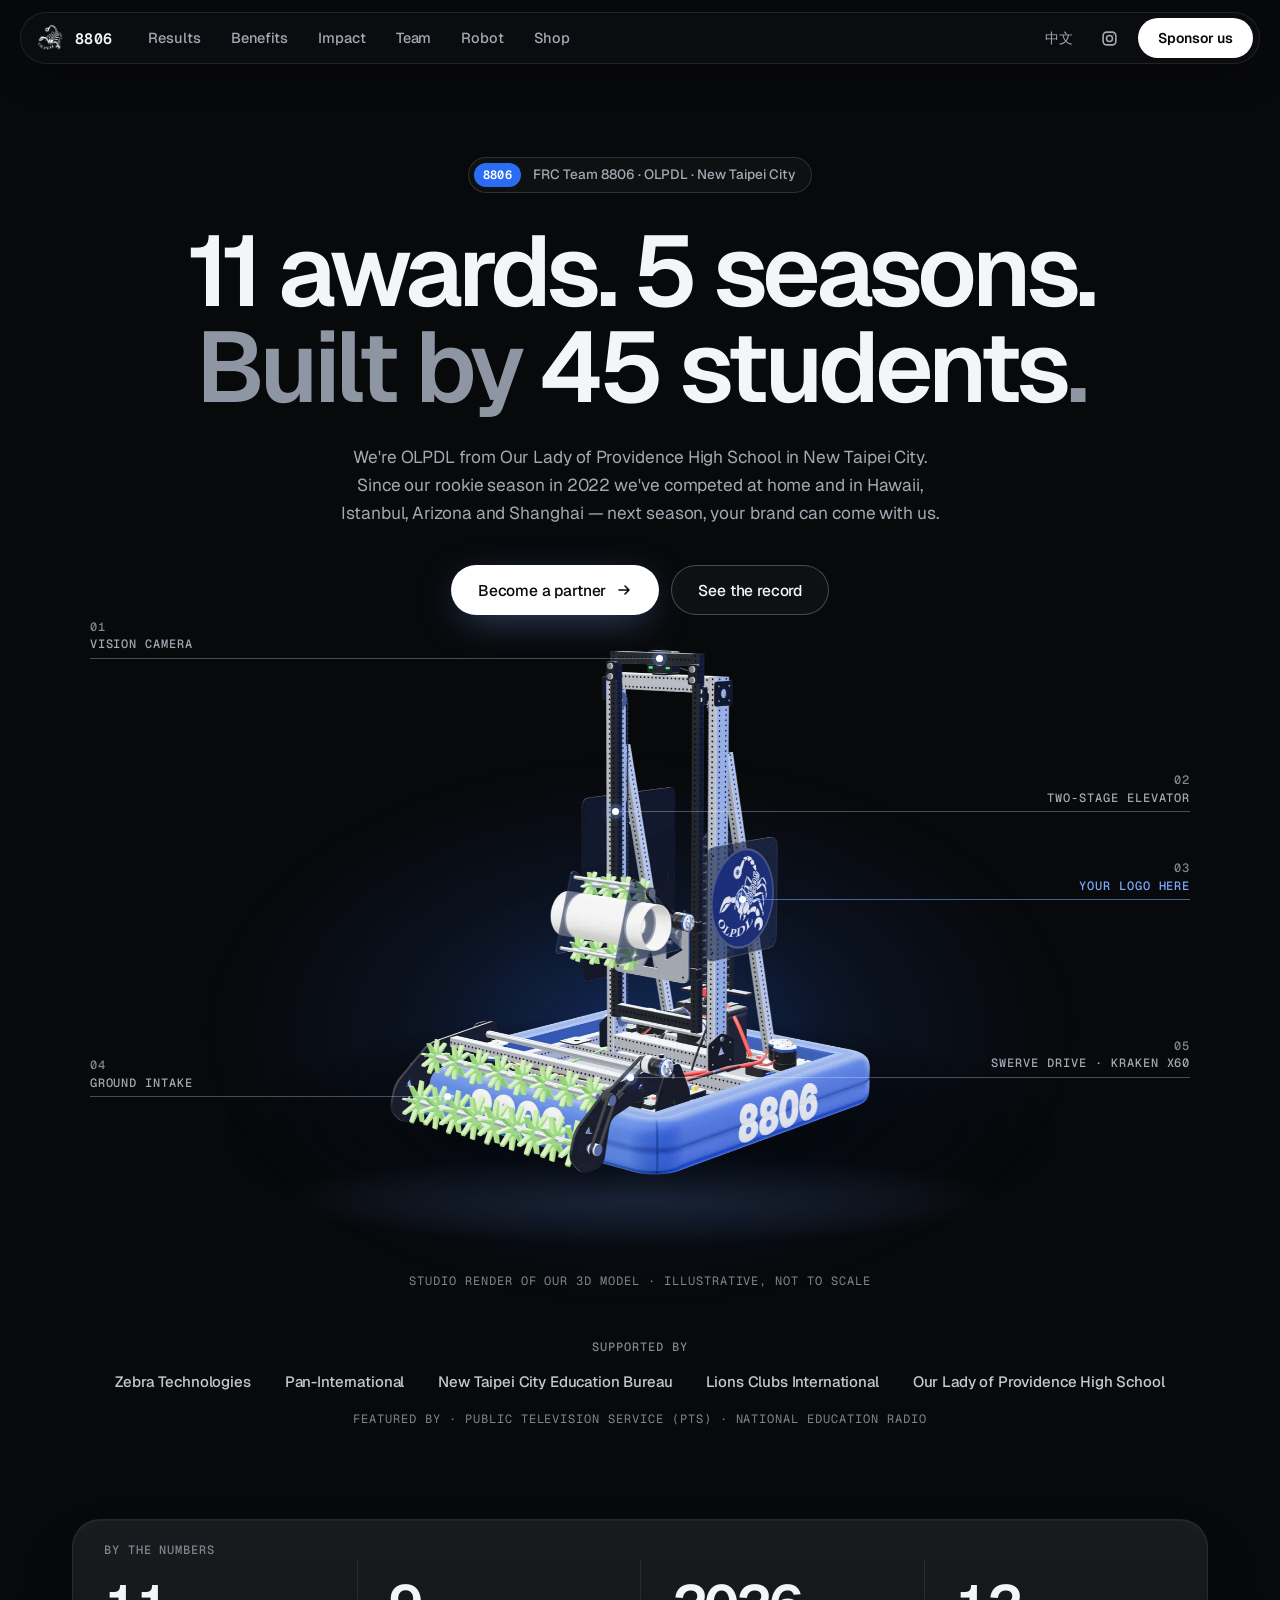
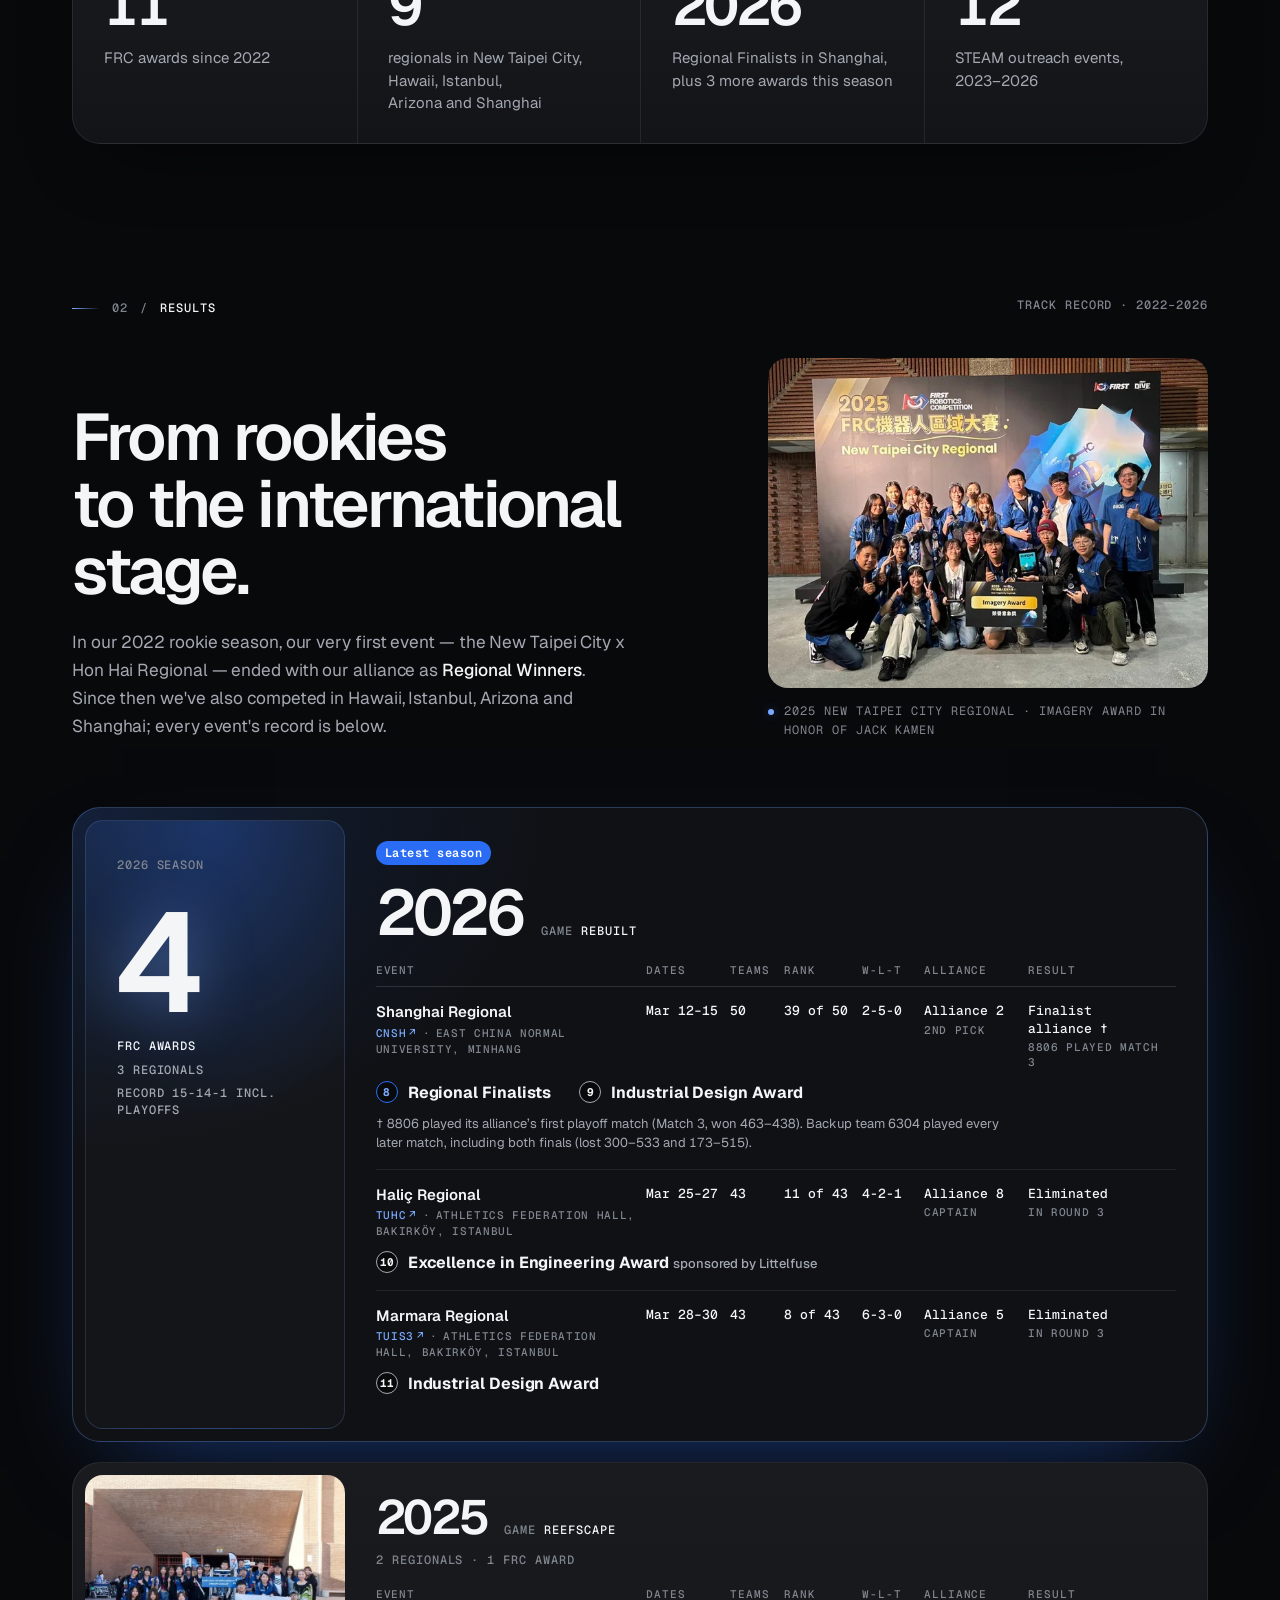
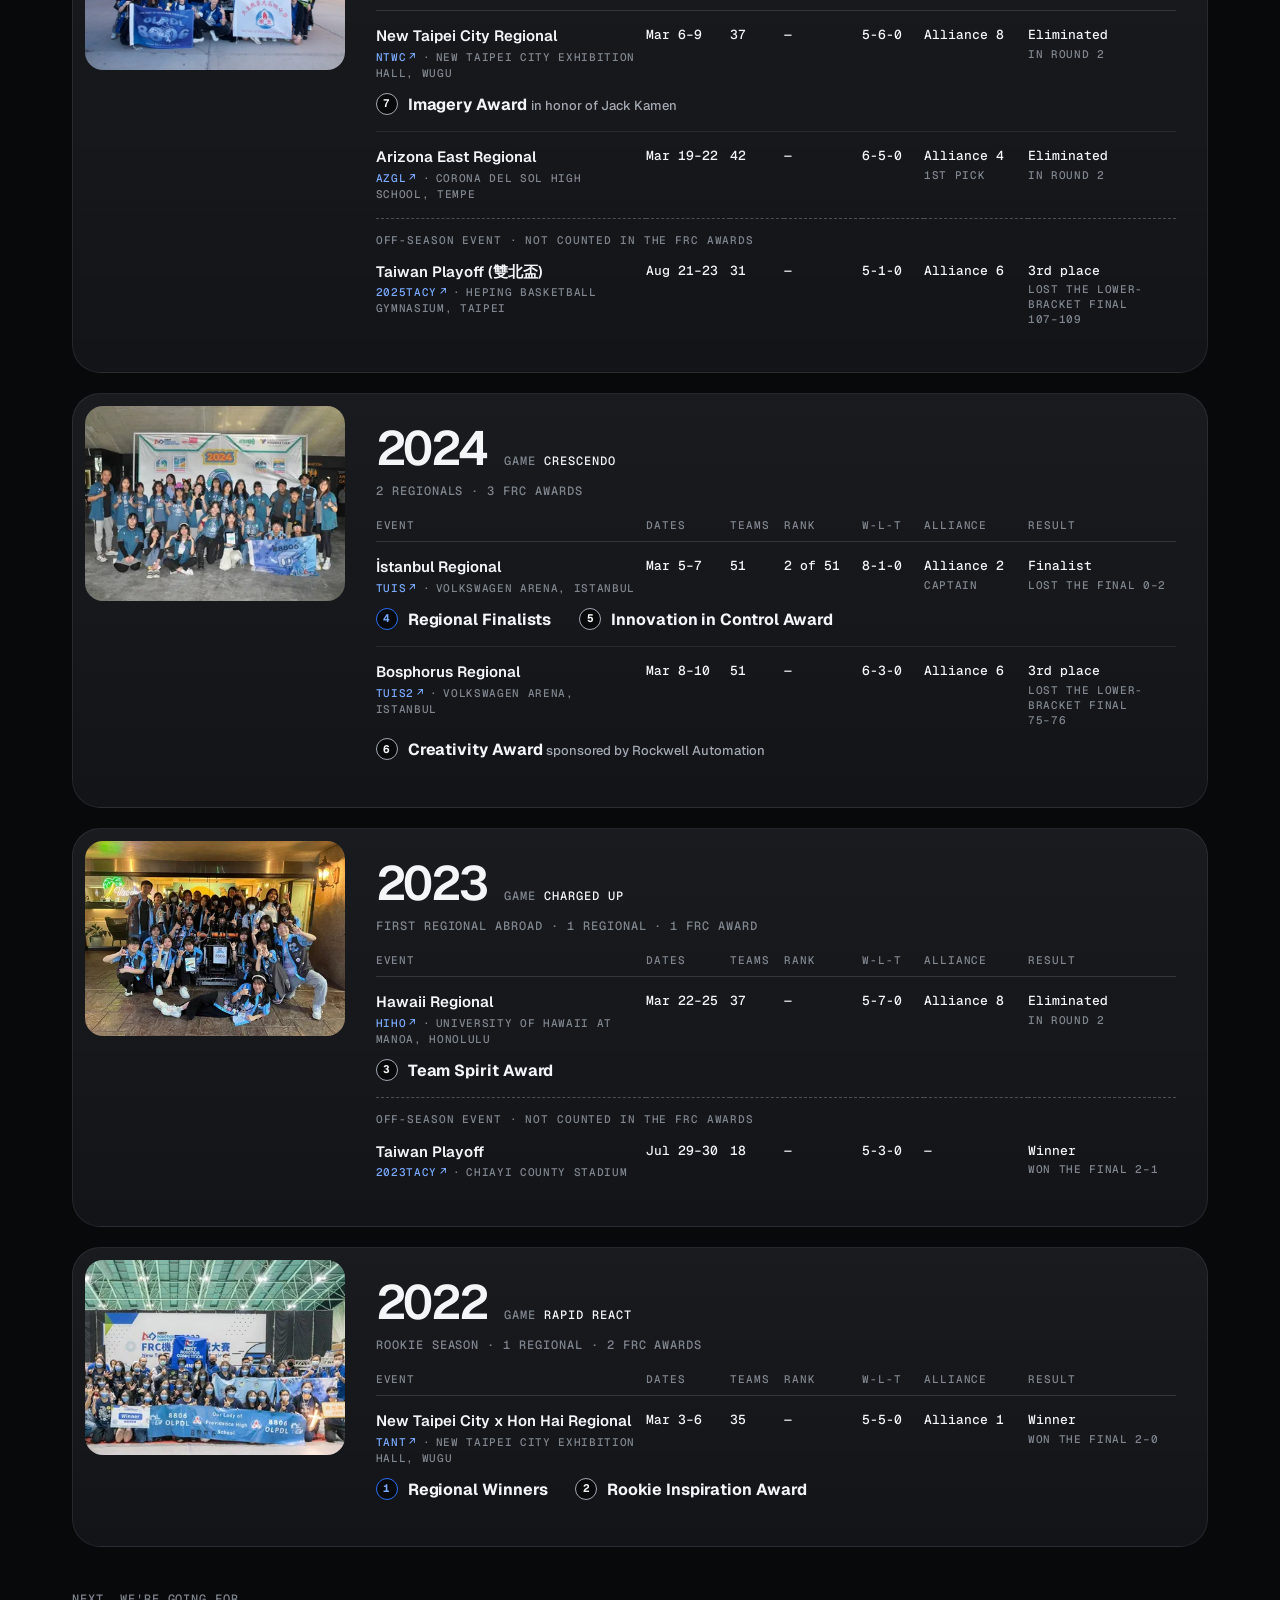
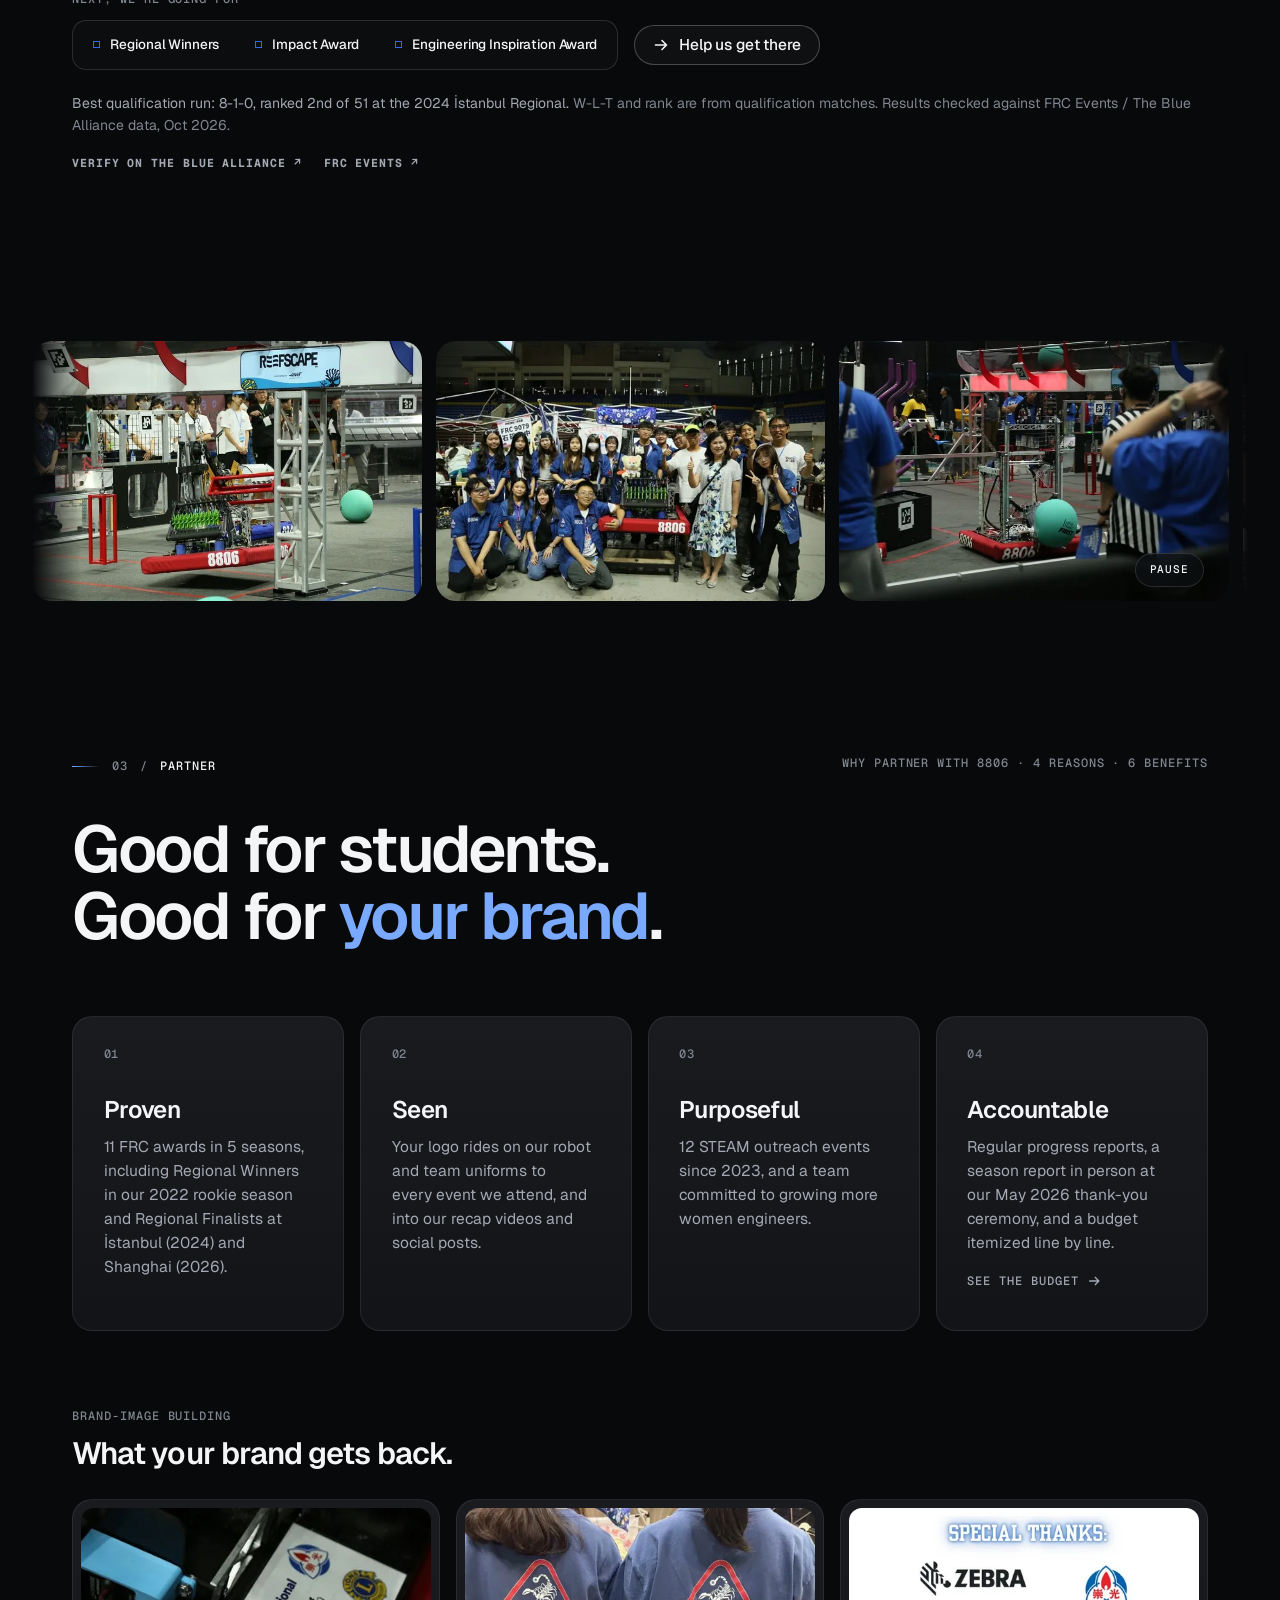
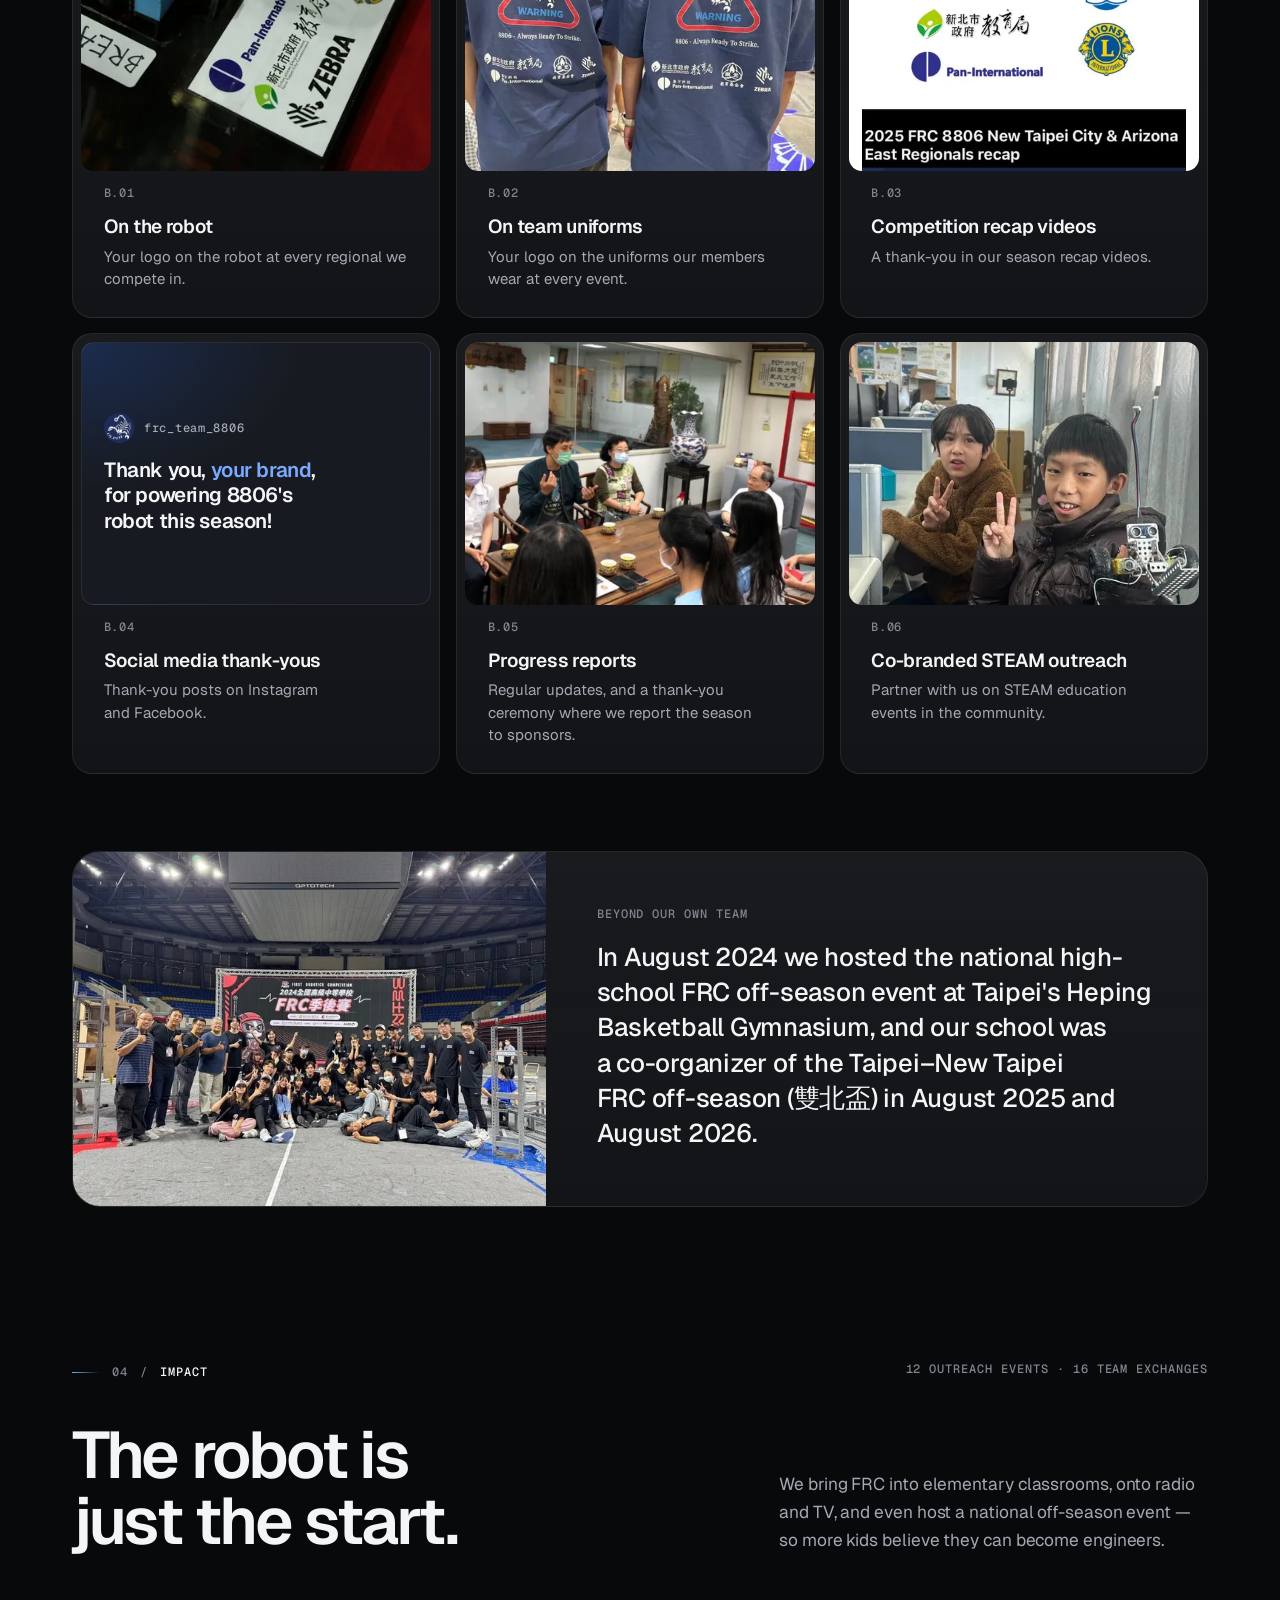
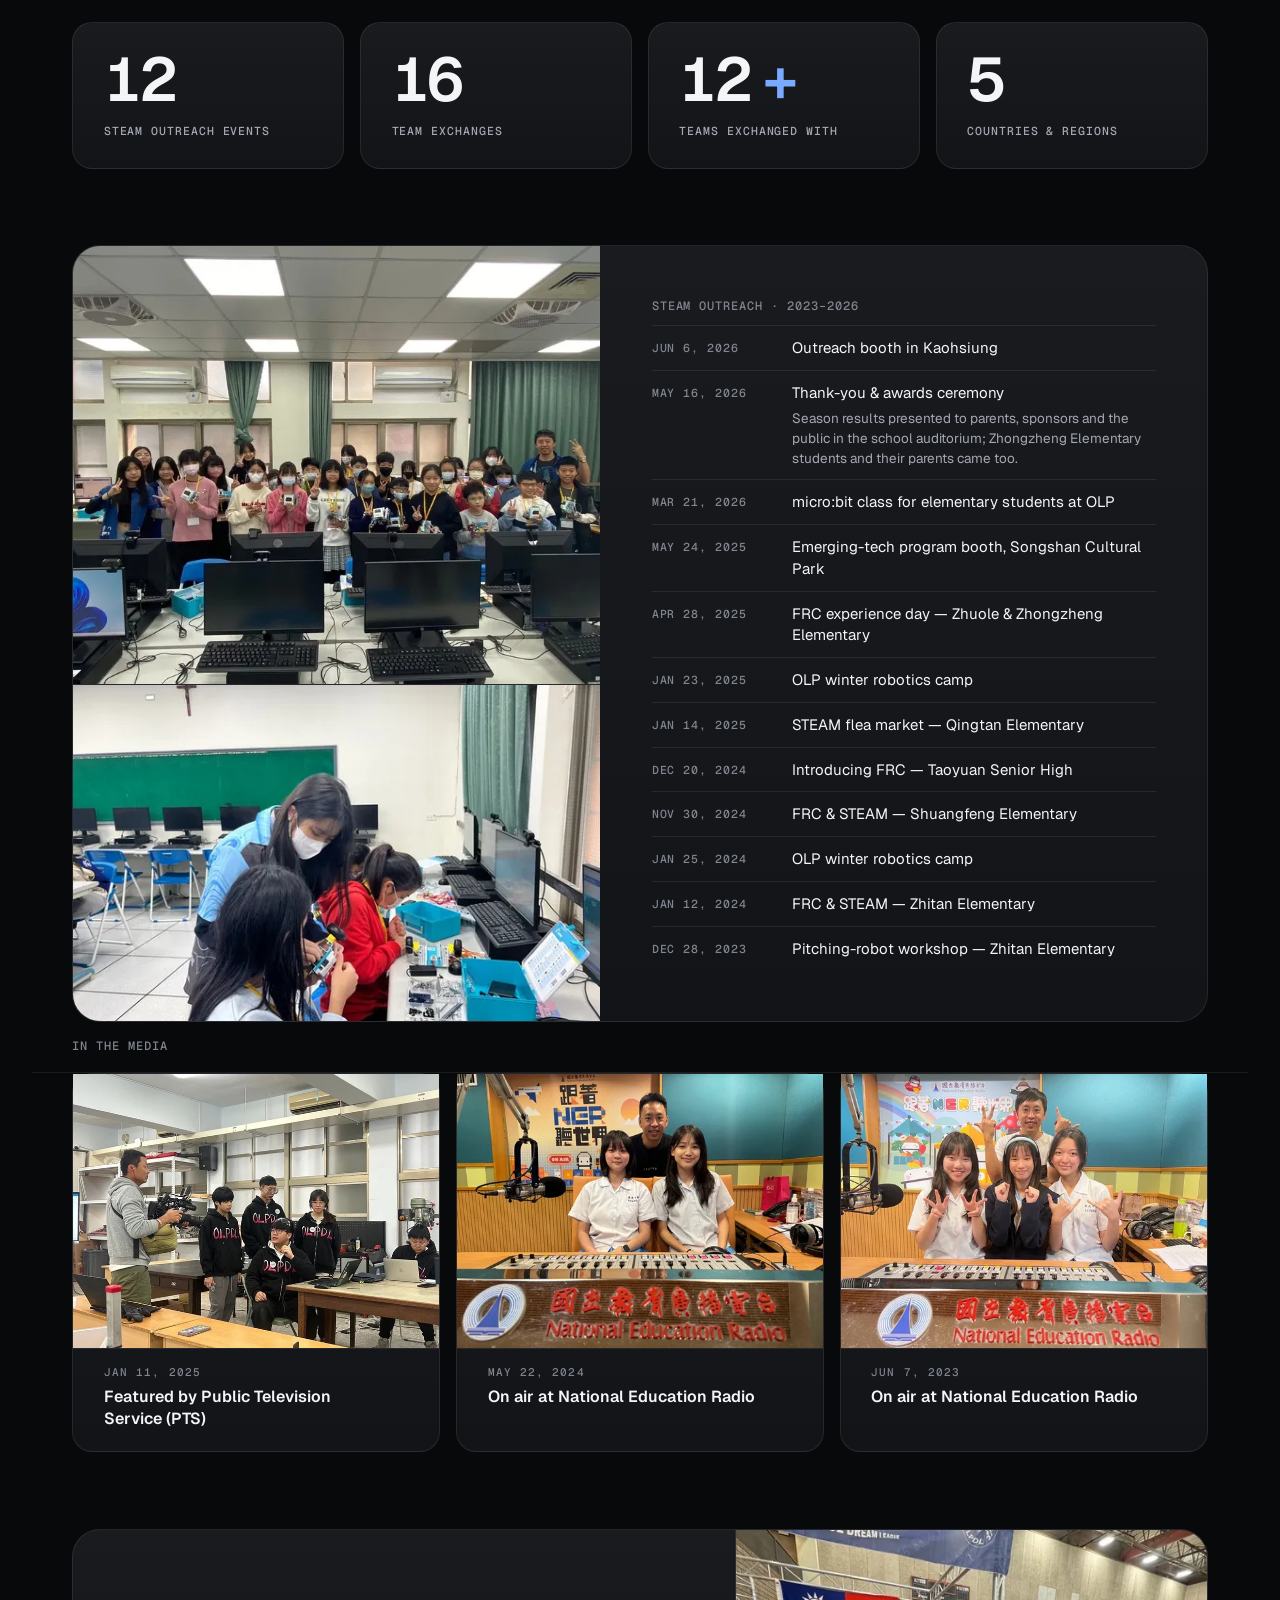
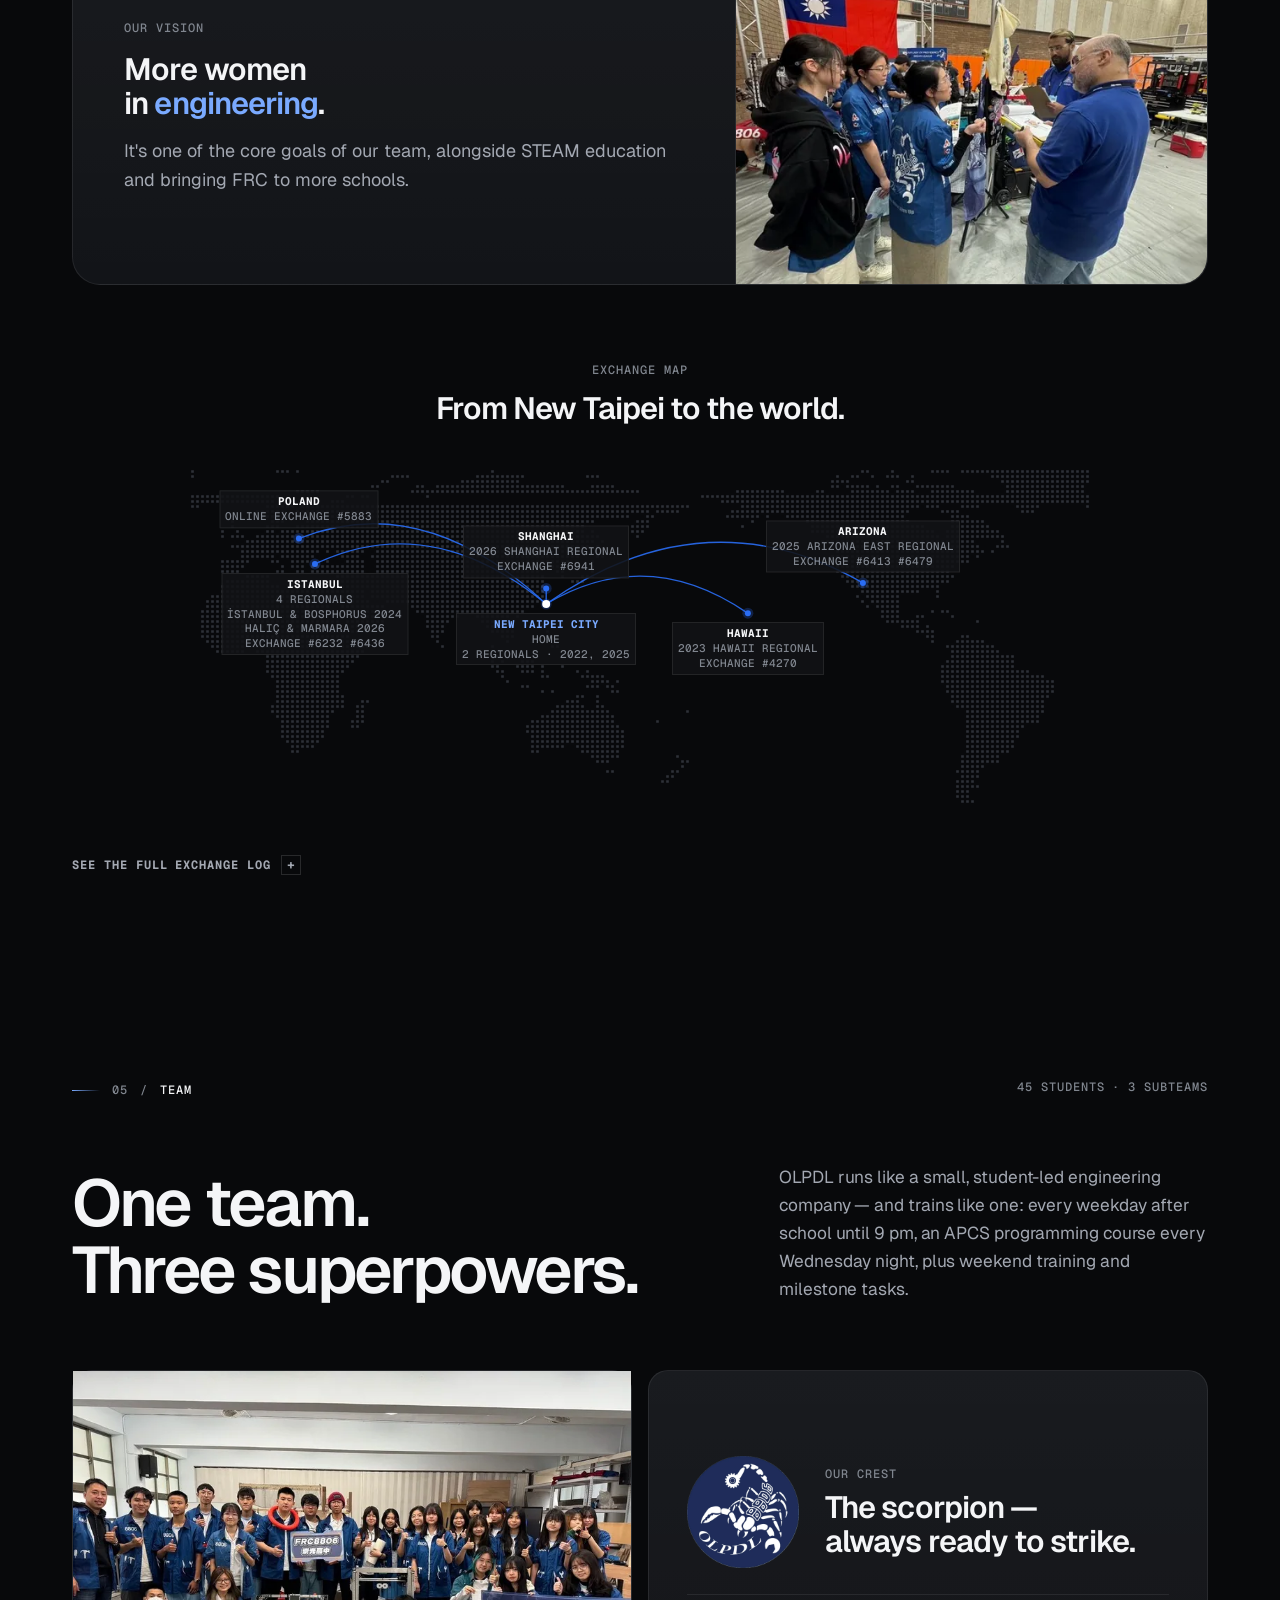
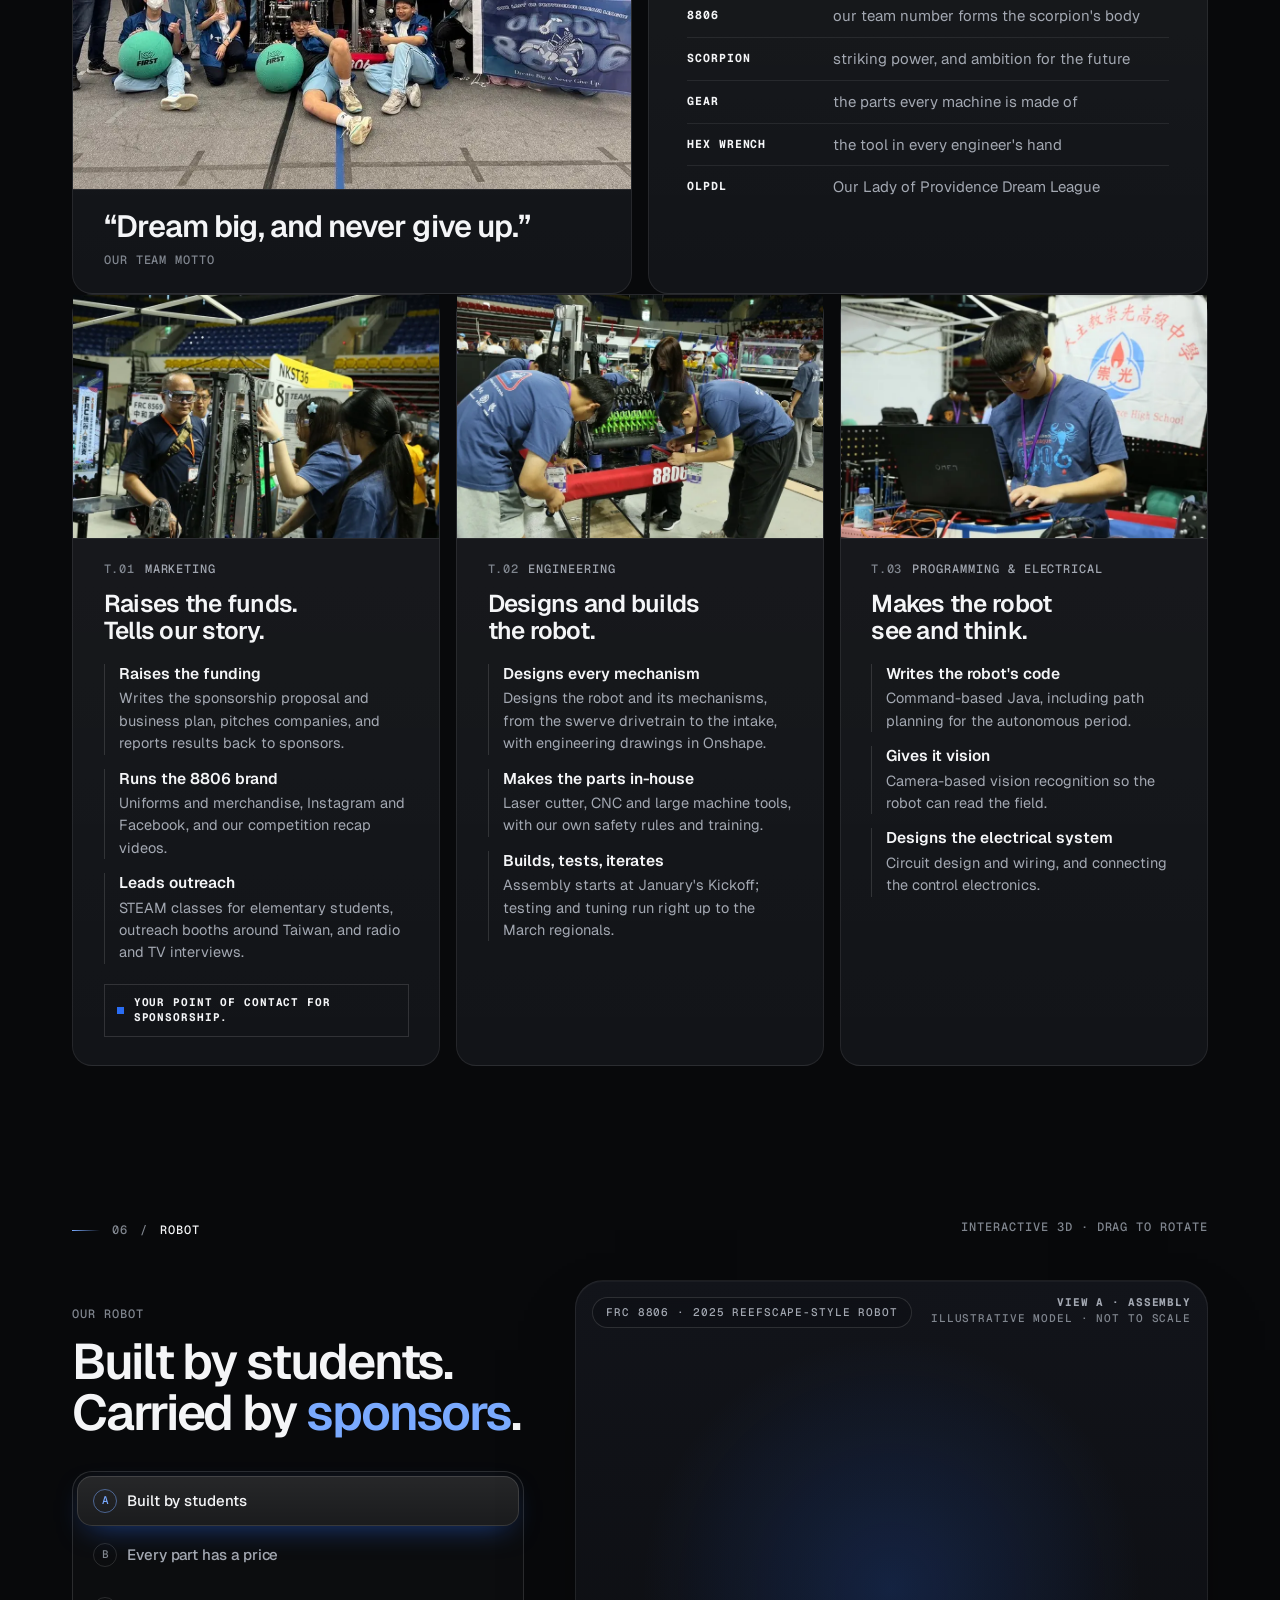
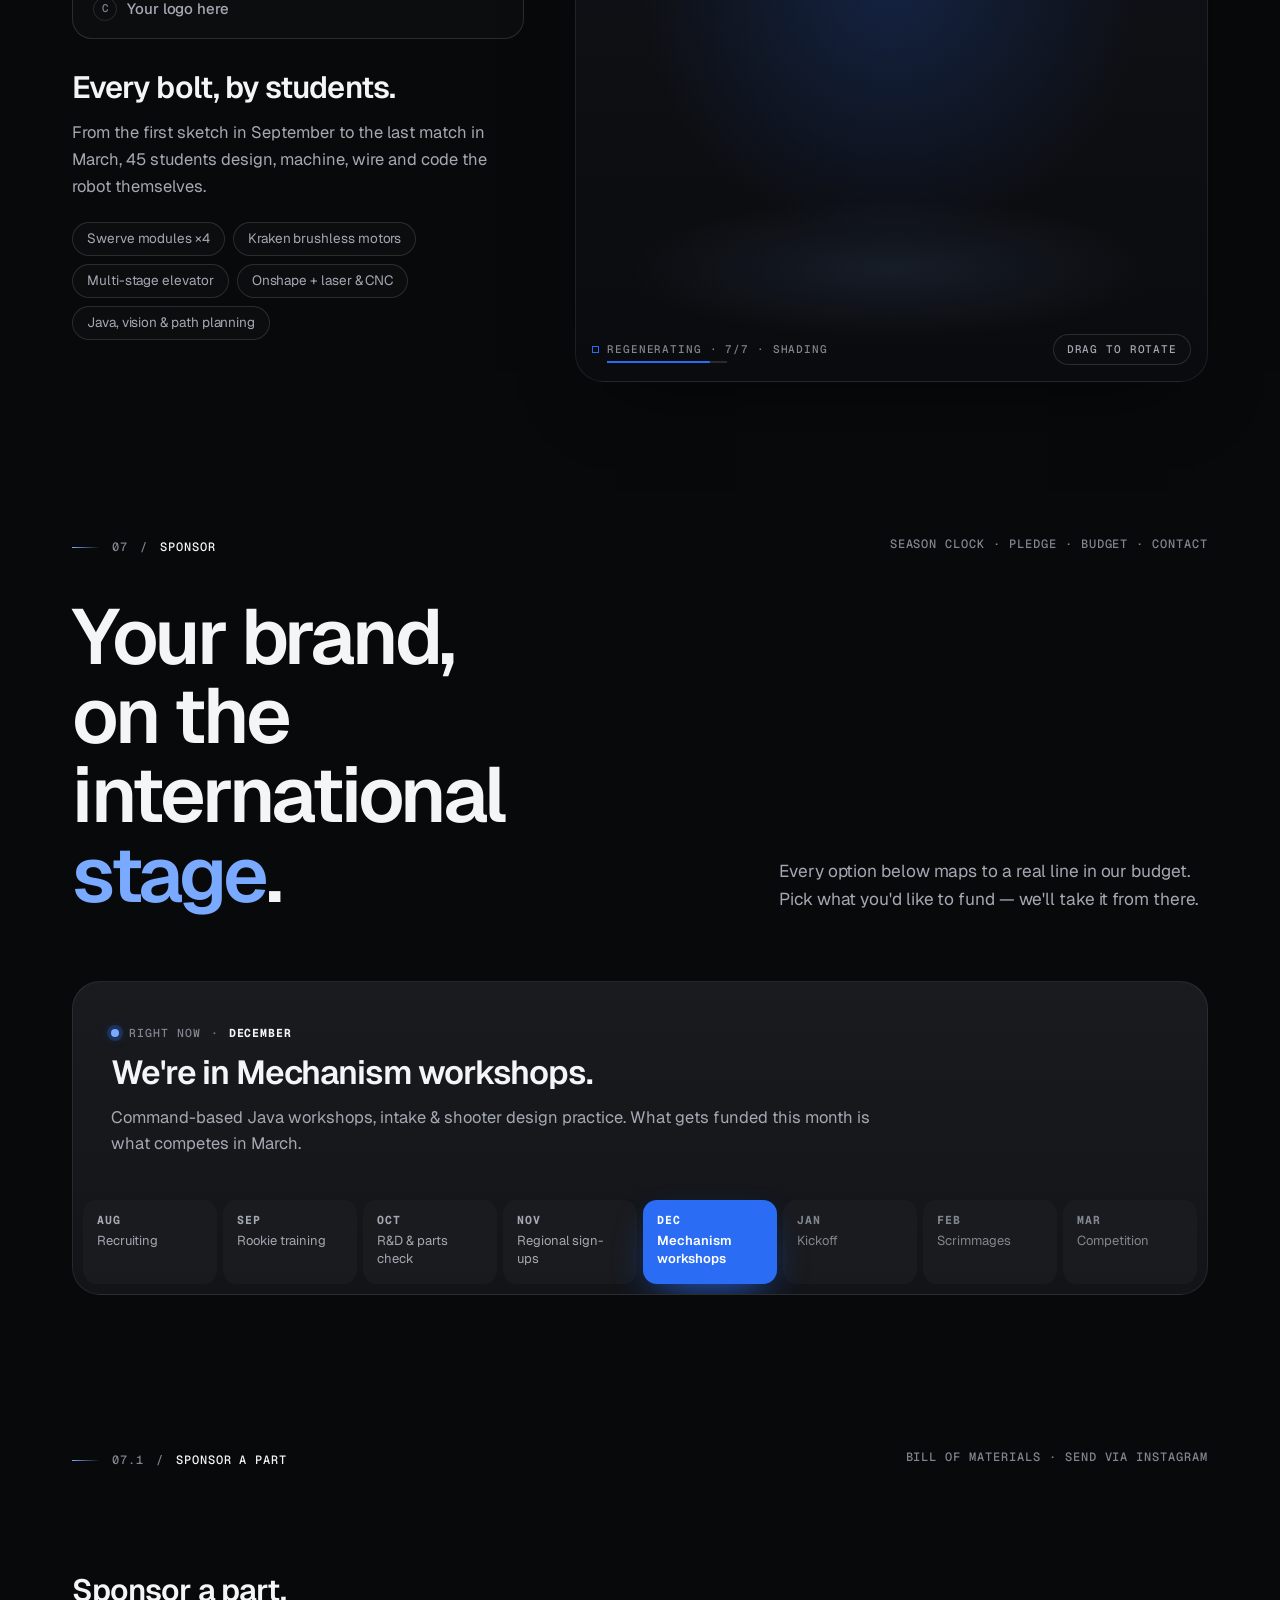
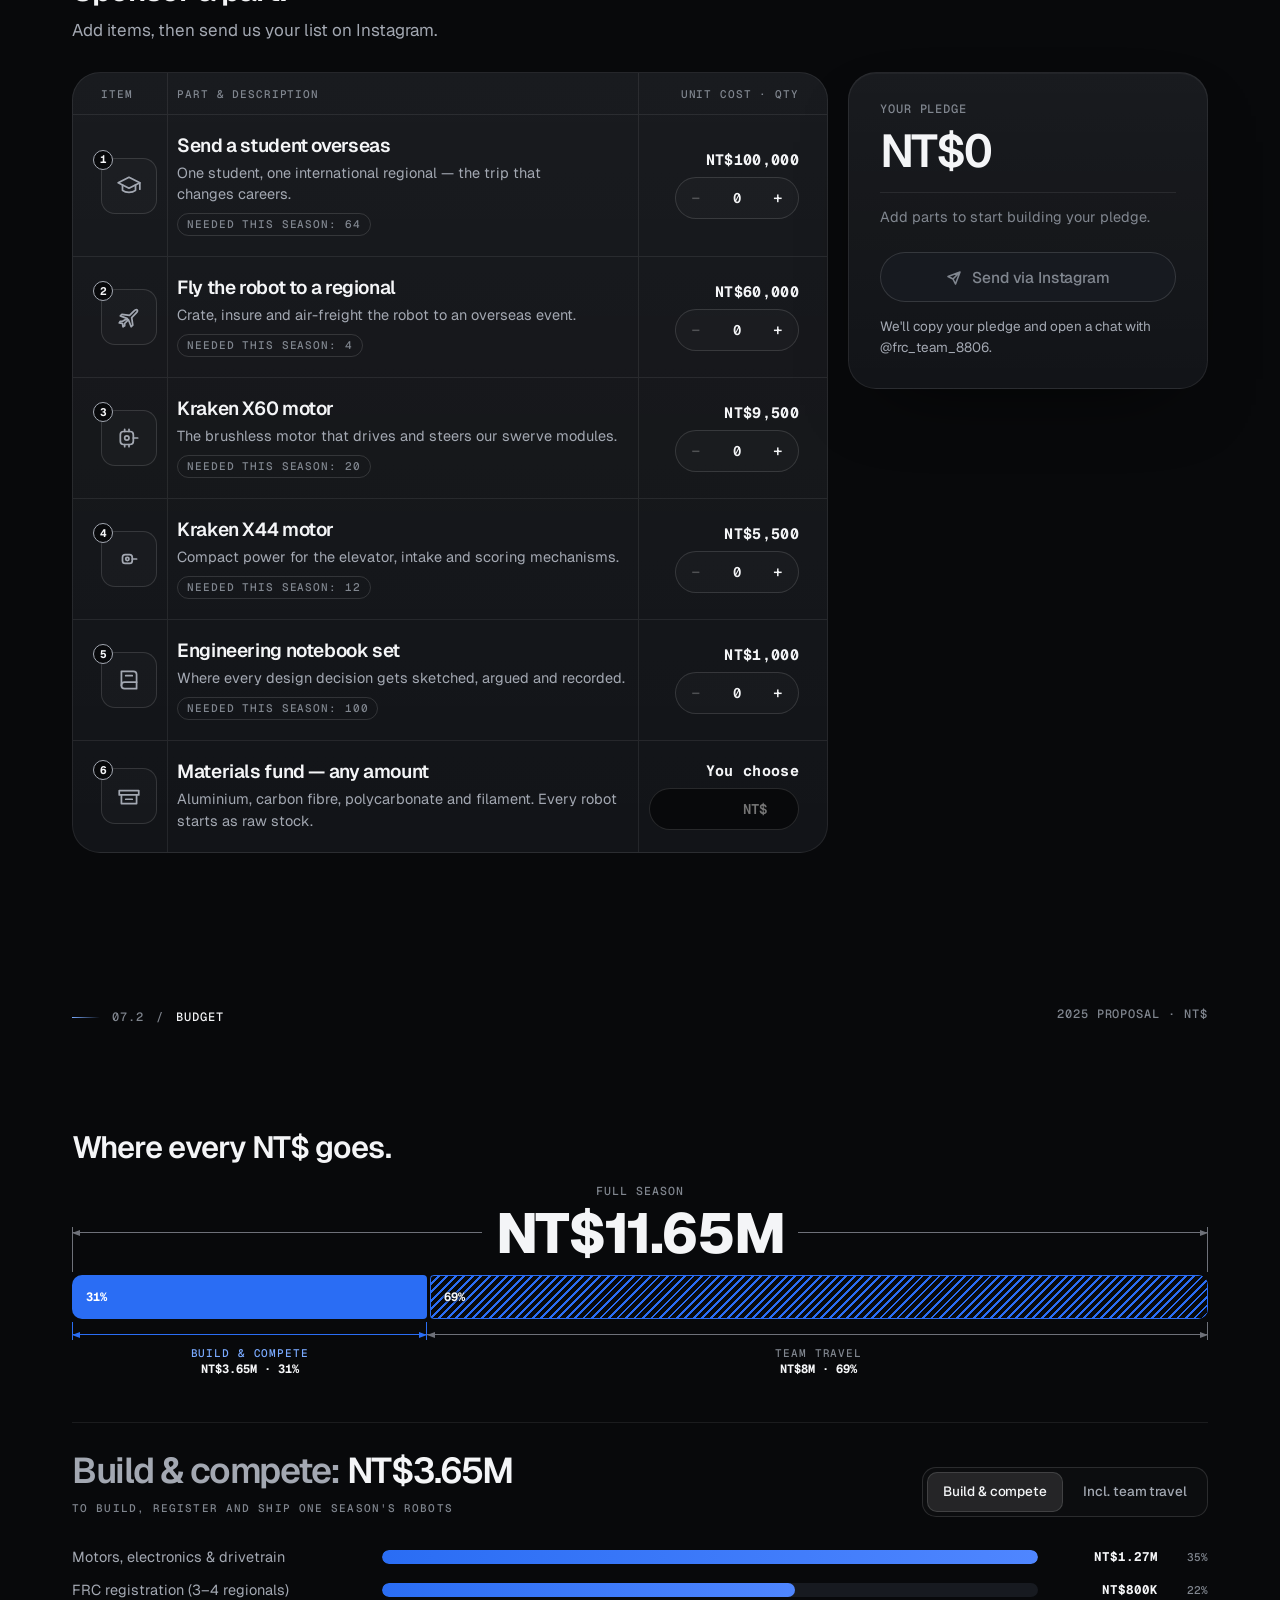
==== commit 5407bd50: "Add 8806 Supply: the team merch collection and shop pages Design an eight-piece merch collection aro" ====
--- a/index.html
+++ b/index.html
@@ -93,6 +93,7 @@
       <a href="#impact" data-zh="影響力">Impact</a>
       <a href="#team" data-zh="團隊">Team</a>
       <a href="#robot" data-zh="機器人">Robot</a>
+      <a href="shop/" data-zh="商店">Shop</a>
     </nav>
     <a class="nav__tagcell" href="#pledge"><span class="nav__tag" data-zh="認養零件">Sponsor a part</span></a>
     <div class="nav__end">
@@ -121,6 +122,7 @@
       <li><a href="#robot"><span class="menu__n">06</span><span data-zh="機器人">Robot</span></a></li>
       <li><a href="#sponsor"><span class="menu__n">07</span><span data-zh="支持我們">Sponsor</span></a></li>
       <li><a href="#budget"><span class="menu__n">07.2</span><span data-zh="預算">Budget</span></a></li>
+      <li><a href="shop/"><span class="menu__n">08</span><span data-zh="商店">Shop</span></a></li>
     </ol>
   </nav>
 
@@ -617,10 +619,28 @@
         </div>
       </div>
 
+      <!-- Team shop: the way in for supporters who aren't companies (shop/) -->
+      <div class="shopband" id="shop">
+        <div class="strip strip--sub">
+          <p class="strip__id"><span class="strip__n">07.3</span> / <b data-zh="隊伍商店">Team shop</b></p>
+          <p class="strip__meta" data-zh="8806 Supply · 接單後製作">8806 Supply · made to order</p>
+        </div>
+        <div class="shopband__panel" data-reveal>
+          <div class="shopband__body">
+            <p class="label" data-zh="不是企業？">Not a company?</p>
+            <p class="shopband__title" data-zh="穿上這支隊伍。">Wear the team.</p>
+            <p class="shopband__text" data-zh="T 恤、連帽衫、棒球帽和交換徽章，圍繞著我們的機器人與隊徽設計。每一筆訂單都在支持我們的賽季。">Tees, a hoodie, a cap and trading pins, designed around our robot and our crest. Every order helps fund the season.</p>
+            <div class="btns"><a class="btn btn--primary" href="shop/"><span data-zh="逛逛 8806 Supply">Visit 8806 Supply</span><svg viewBox="0 0 16 16" aria-hidden="true"><path d="M3 8h10M9 4l4 4-4 4"/></svg></a></div>
+          </div>
+          <img class="shopband__img" src="assets/img/shop/collection-1000.webp" srcset="assets/img/shop/collection-1000.webp 1000w, assets/img/shop/collection-2000.webp 2000w" sizes="(max-width: 900px) 100vw, 720px" width="2000" height="1014" loading="lazy"
+               alt="The team shop's collection: tees, a hoodie, a cap, a tote, a trading pin and a bottle" data-zh-alt="隊伍商店的商品：T 恤、連帽衫、棒球帽、帆布袋、交換徽章與保溫瓶">
+        </div>
+      </div>
+
       <!-- Contact -->
       <div class="cta" id="contact">
         <div class="strip strip--sub">
-          <p class="strip__id"><span class="strip__n">07.3</span> / <b data-zh="聯絡我們">Contact</b></p>
+          <p class="strip__id"><span class="strip__n">07.4</span> / <b data-zh="聯絡我們">Contact</b></p>
           <p class="strip__meta">@frc_team_8806</p>
         </div>
         <div class="cta__body">
--- a/assets/css/main.css
+++ b/assets/css/main.css
@@ -228,7 +228,7 @@
   transition: color .2s, background-color .2s;
 }
 .nav__links a:hover, .nav__text:hover { color: var(--text); background: rgba(255, 255, 255, 0.06); }
-.nav__links a[aria-current="true"] { color: var(--text); background: rgba(255, 255, 255, 0.08); box-shadow: inset 0 0 0 1px var(--rule); }
+.nav__links a:is([aria-current="true"], [aria-current="page"]) { color: var(--text); background: rgba(255, 255, 255, 0.08); box-shadow: inset 0 0 0 1px var(--rule); }
 .nav__tagcell { display: none; }
 .nav__end { margin-left: auto; display: flex; align-items: center; gap: 4px; }
 .nav__text { display: none; }
@@ -282,7 +282,7 @@
   font: 600 20px/1.1 var(--f-display); letter-spacing: -0.02em; color: var(--muted);
   transition: background-color .2s, color .2s;
 }
-.menu a:hover, .menu a[aria-current="true"] { color: var(--text); background: rgba(255, 255, 255, 0.05); }
+.menu a:hover, .menu a:is([aria-current="true"], [aria-current="page"]) { color: var(--text); background: rgba(255, 255, 255, 0.05); }
 .menu__n { width: 40px; font: 500 12px/1 var(--f-mono); letter-spacing: 0.06em; color: var(--dim); }
 html[data-lang="zh-Hant"] .menu a { font-weight: 700; letter-spacing: 0.06em; }
 @media (min-width: 1181px) { .menu { display: none !important; } }
@@ -1088,6 +1088,23 @@
 .table td small { display: block; margin-top: 3px; font-size: 12.5px; color: var(--dim); }
 .table tfoot td { font-weight: 700; border-top-color: var(--rule-2); }
 .table tfoot td:first-child { font: 700 11.5px/1.4 var(--f-mono); letter-spacing: var(--ls-mono); text-transform: uppercase; }
+
+/* team shop: a panel that sends supporters who aren't companies to shop/ */
+.shopband__panel {
+  display: grid; grid-template-columns: minmax(0, 5fr) minmax(0, 7fr); align-items: center; overflow: hidden;
+  margin-inline: var(--pad); border: 1px solid var(--rule); border-radius: var(--r-xl);
+  background: radial-gradient(60% 80% at 80% 50%, rgba(42, 109, 244, 0.2), transparent 70%), var(--bg-2);
+}
+.shopband__body { display: flex; flex-direction: column; align-items: flex-start; gap: 14px; padding: clamp(28px, 4vw, 60px); }
+.shopband__title { font: 600 clamp(32px, 3.6vw, 48px)/1.05 var(--f-display); letter-spacing: -0.04em; color: var(--text); }
+html[data-lang="zh-Hant"] .shopband__title { font-weight: 700; letter-spacing: 0.02em; }
+.shopband__text { max-width: 44ch; font-size: 17px; line-height: 1.6; color: var(--muted); }
+.shopband__body .btns { margin-top: 10px; }
+.shopband__img { width: 100%; height: auto; padding: clamp(12px, 2vw, 28px); }
+@media (max-width: 900px) {
+  .shopband__panel { grid-template-columns: minmax(0, 1fr); }
+  .shopband__img { order: -1; padding-bottom: 0; }
+}
 
 /* contact */
 .cta__body {
